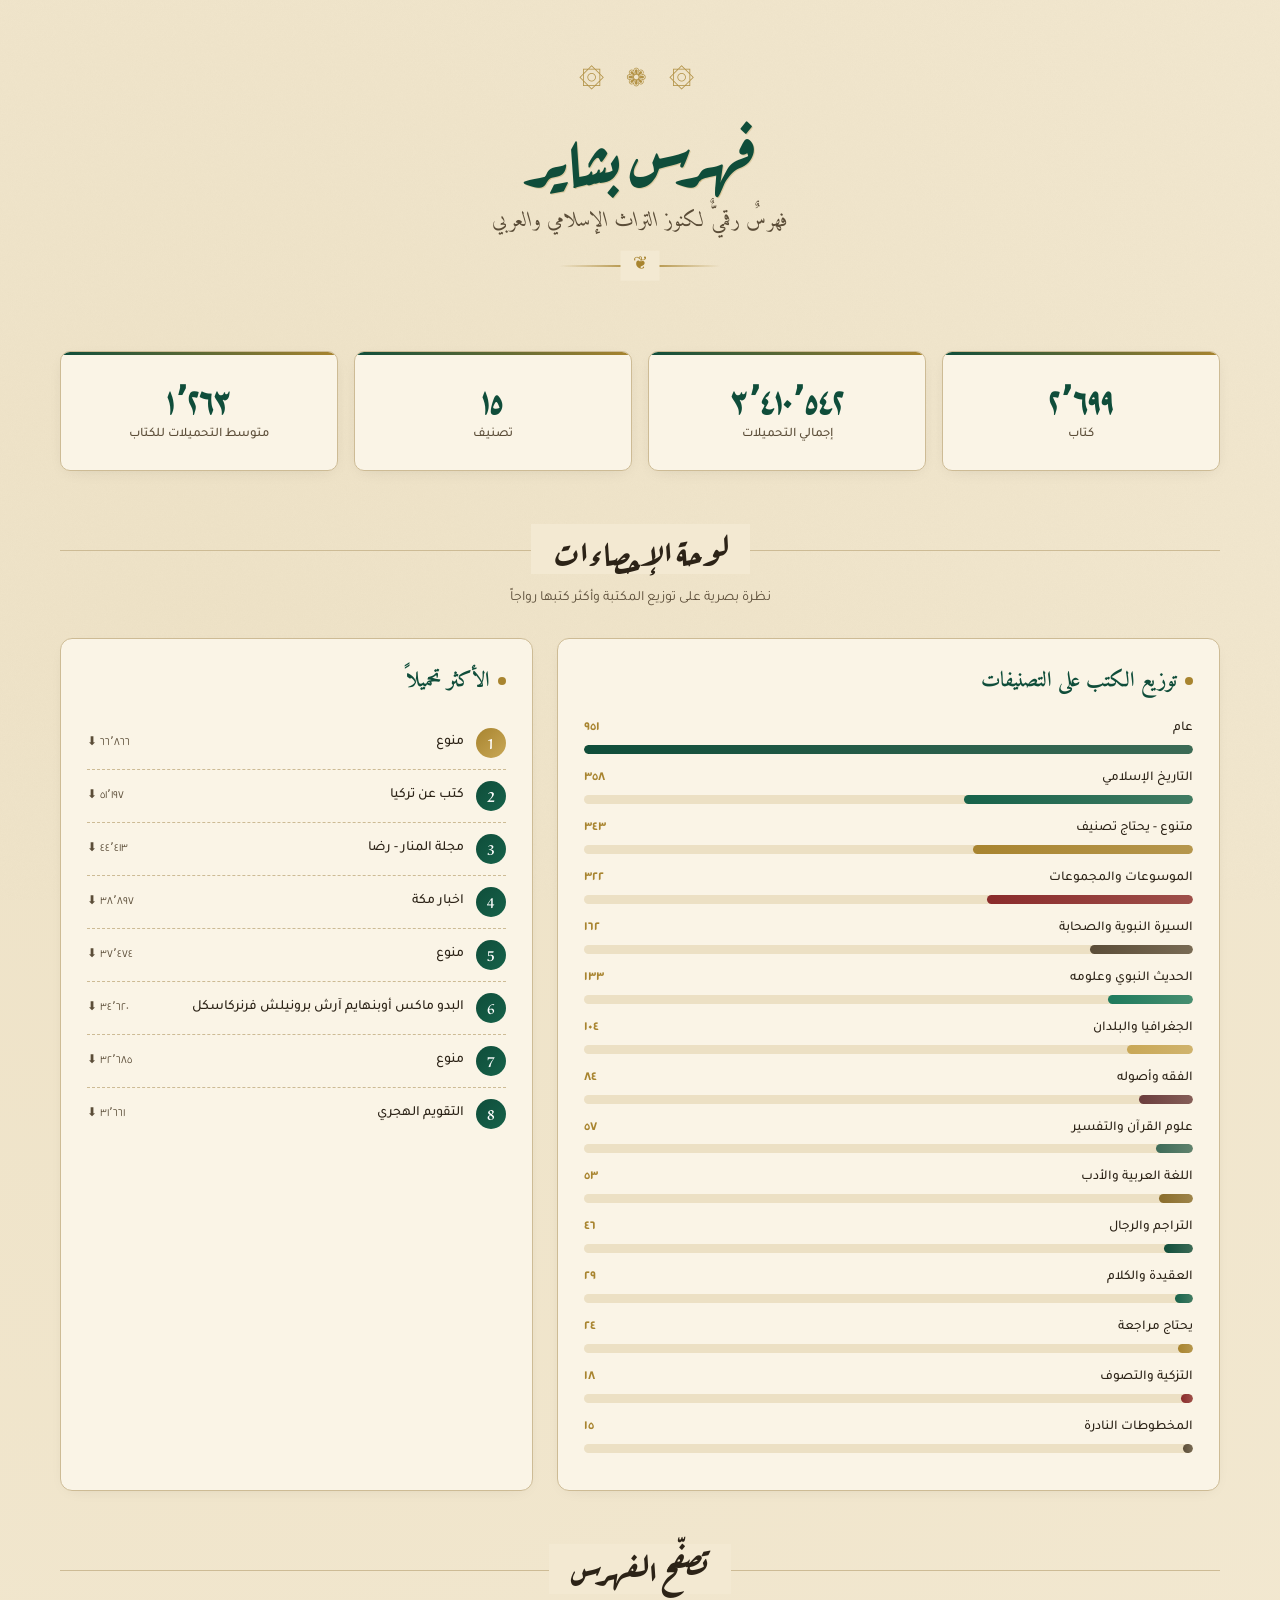
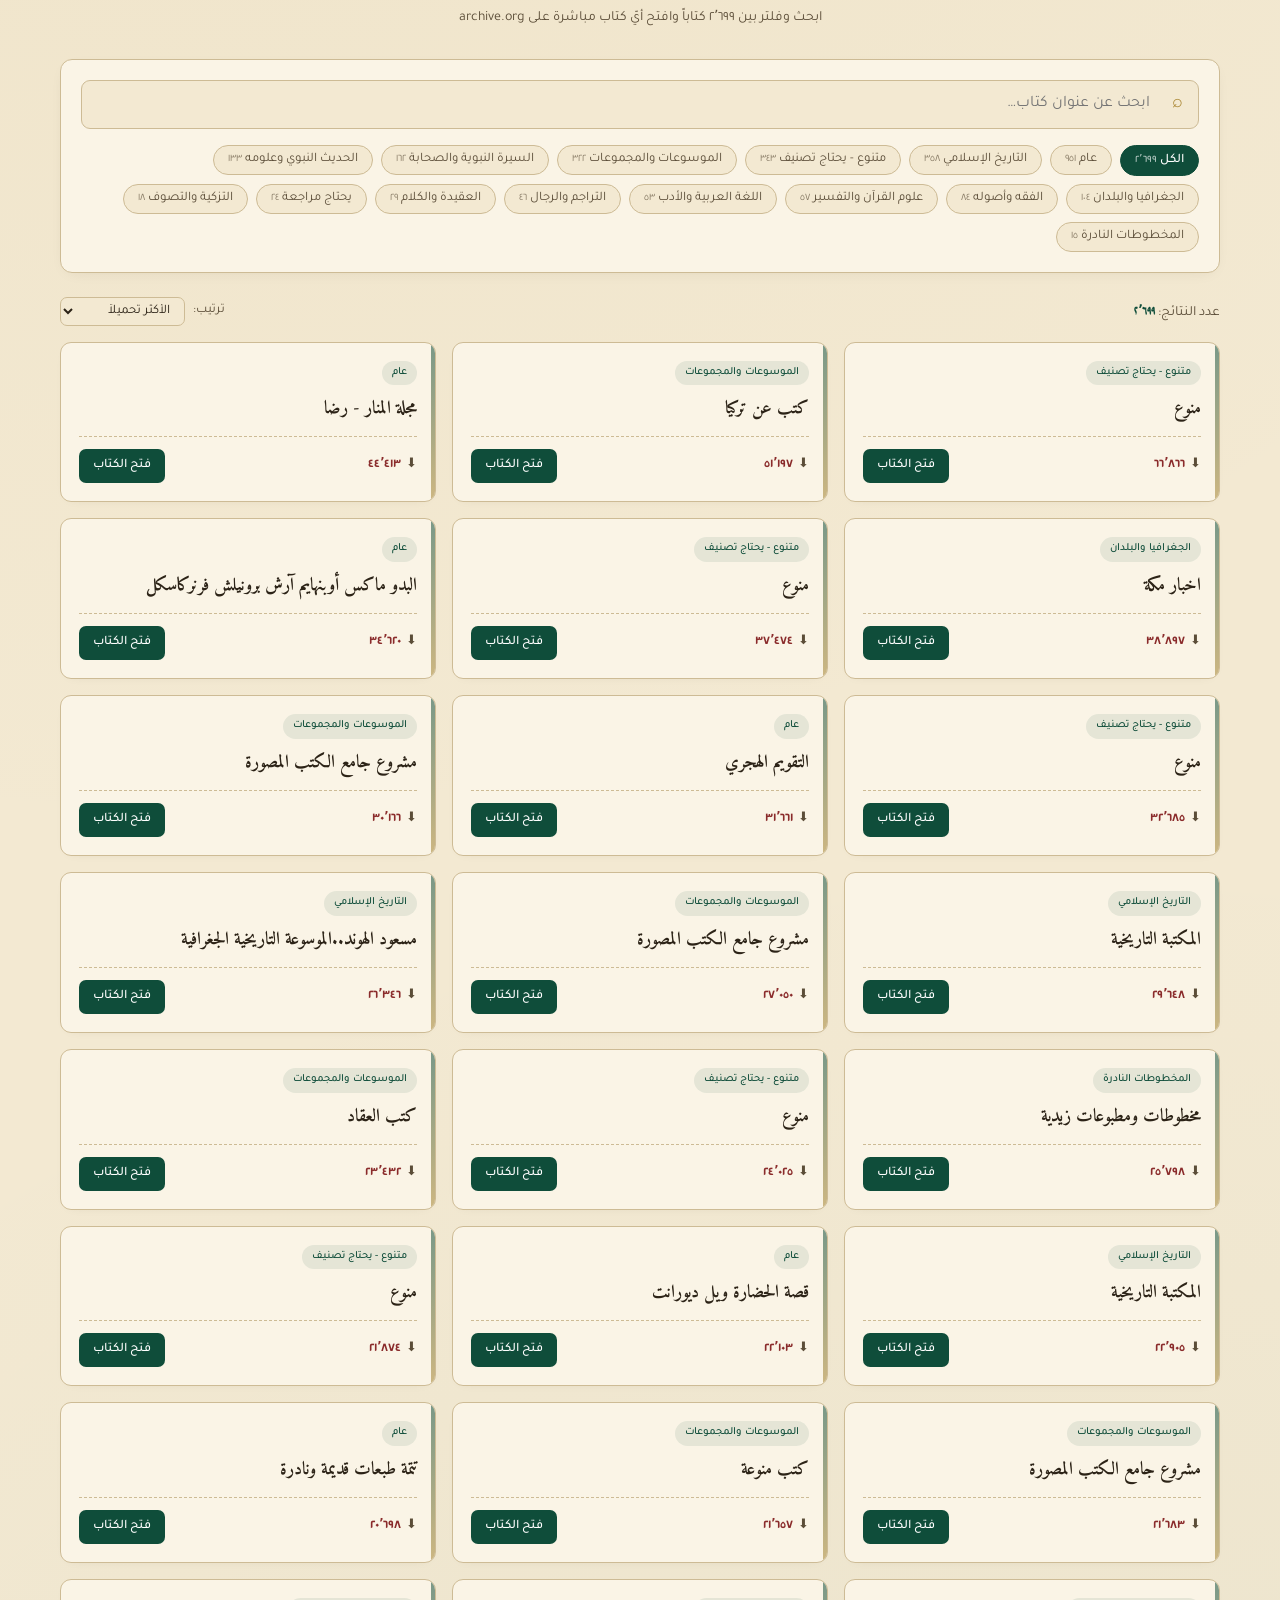
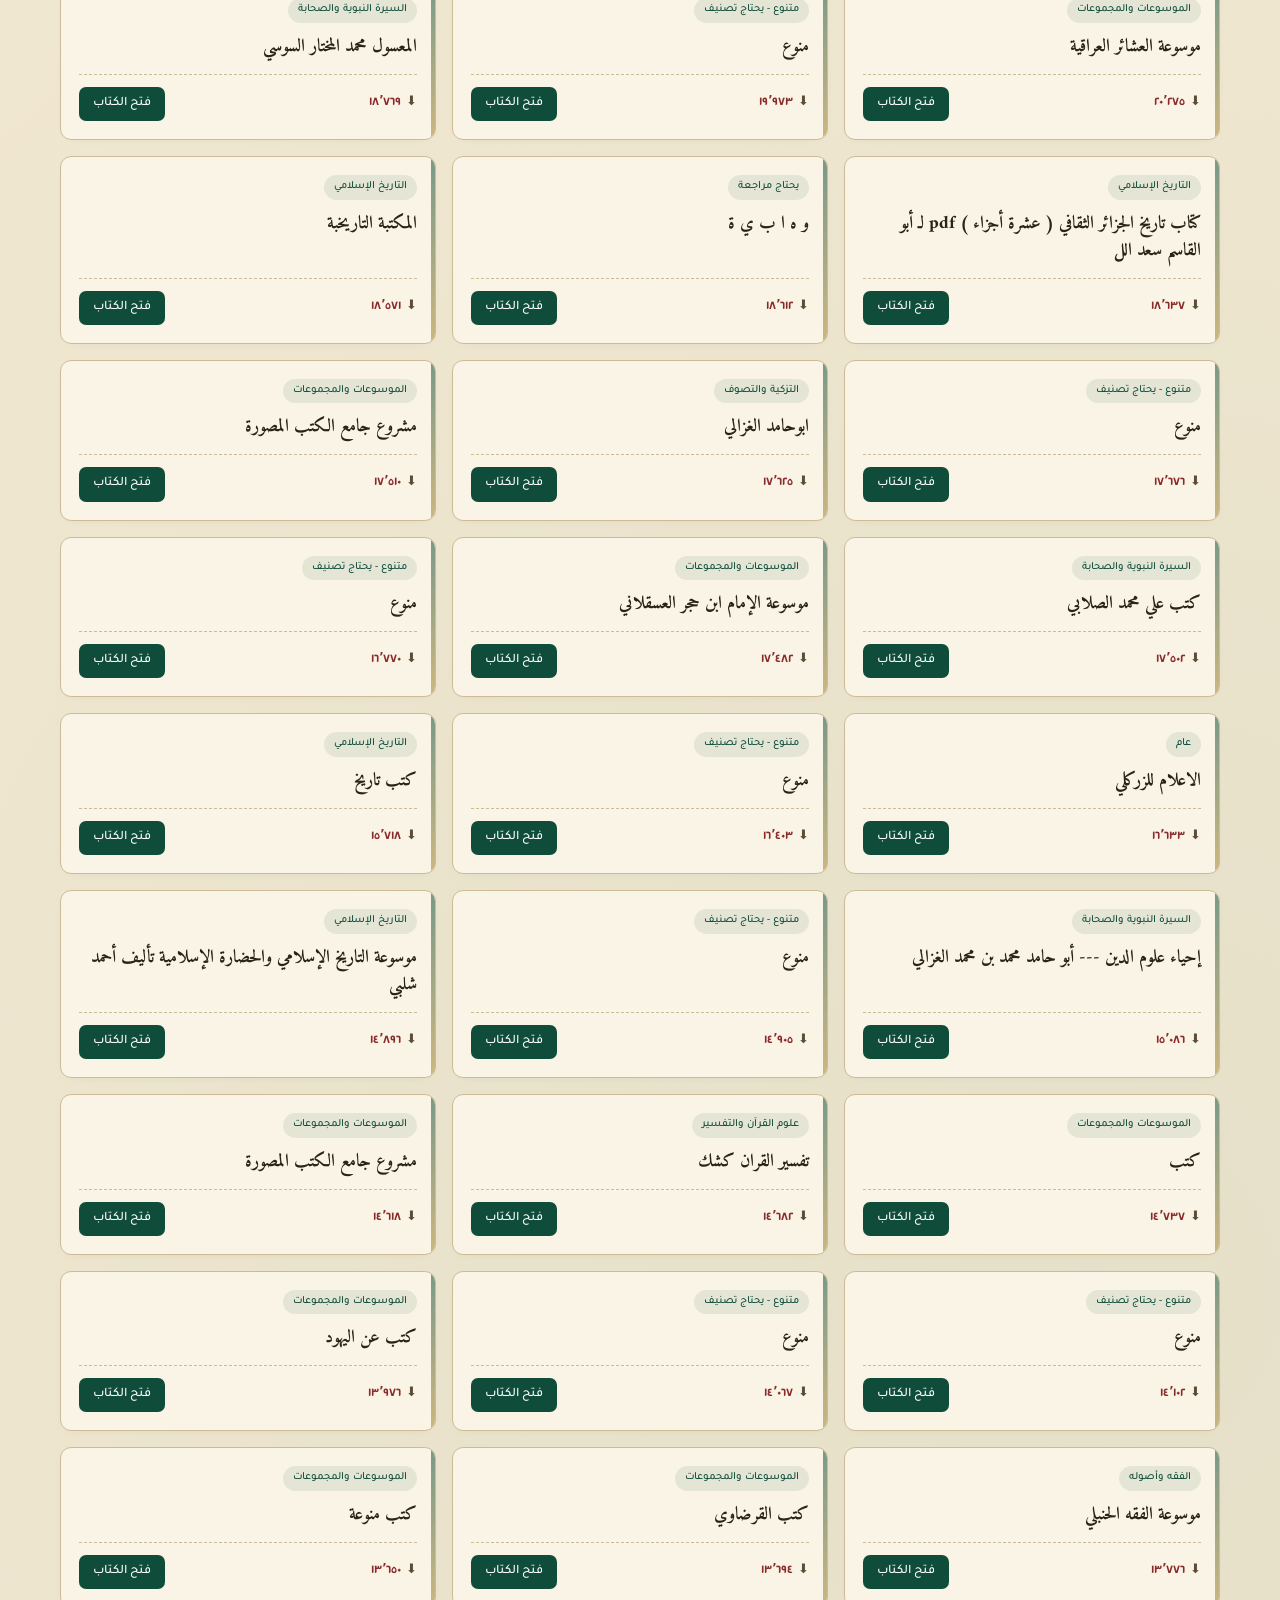
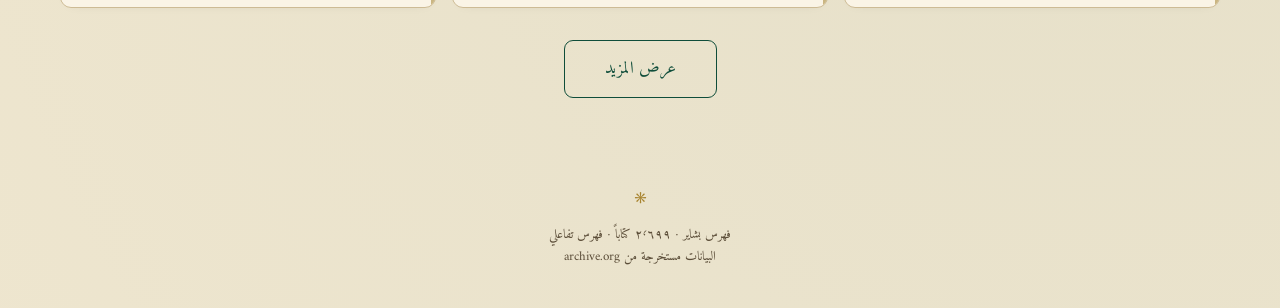
==== site/index.html @ 986a9d9f "Publish interactive index as a static site on GitHub Pages Add the standalone "فهرس بشاير" HTML page" ====
<!DOCTYPE html>
<html lang="ar" dir="rtl">
<head>
<meta charset="UTF-8">
<meta name="viewport" content="width=device-width, initial-scale=1.0">
<title>فهرس بشاير — فهرس تفاعلي</title>
<link rel="preconnect" href="https://fonts.googleapis.com">
<link rel="preconnect" href="https://fonts.gstatic.com" crossorigin>
<link href="https://fonts.googleapis.com/css2?family=Amiri:ital,wght@0,400;0,700;1,400&family=Aref+Ruqaa:wght@400;700&family=Tajawal:wght@300;400;500;700&display=swap" rel="stylesheet">
<style>
:root{
  --parch:#f3e9d2;
  --parch-2:#ece0c4;
  --ink:#2c2317;
  --ink-soft:#5b4d38;
  --emerald:#0f4d3a;
  --emerald-2:#16624a;
  --gold:#a8842f;
  --gold-light:#c9a857;
  --crimson:#8a2b2b;
  --line:#cdbb95;
  --card:#faf4e6;
  --shadow:rgba(44,35,23,.16);
}
*{margin:0;padding:0;box-sizing:border-box}
html{scroll-behavior:smooth}
body{
  font-family:'Tajawal',sans-serif;
  background:var(--parch);
  color:var(--ink);
  line-height:1.7;
  background-image:
    radial-gradient(circle at 15% 12%, rgba(168,132,47,.07), transparent 40%),
    radial-gradient(circle at 85% 88%, rgba(15,77,58,.06), transparent 45%);
  min-height:100vh;
}
/* paper grain */
body::before{
  content:"";position:fixed;inset:0;pointer-events:none;z-index:0;opacity:.4;
  background-image:url("data:image/svg+xml,%3Csvg xmlns='http://www.w3.org/2000/svg' width='120' height='120'%3E%3Cfilter id='n'%3E%3CfeTurbulence type='fractalNoise' baseFrequency='0.9' numOctaves='3'/%3E%3CfeColorMatrix type='saturate' values='0'/%3E%3C/filter%3E%3Crect width='100%25' height='100%25' filter='url(%23n)' opacity='0.06'/%3E%3C/svg%3E");
}
.wrap{position:relative;z-index:1;max-width:1200px;margin:0 auto;padding:0 20px}

/* ===== HEADER ===== */
header{
  text-align:center;padding:60px 20px 40px;position:relative;
}
.ornament{color:var(--gold);font-size:26px;letter-spacing:8px;margin-bottom:14px;opacity:.85}
header h1{
  font-family:'Aref Ruqaa',serif;font-weight:700;
  font-size:clamp(38px,7vw,68px);color:var(--emerald);
  line-height:1.1;margin-bottom:10px;
  text-shadow:1px 1px 0 rgba(168,132,47,.25);
}
header .sub{font-family:'Amiri',serif;font-size:clamp(16px,2.4vw,21px);color:var(--ink-soft);font-style:italic}
.rule{width:160px;height:2px;margin:26px auto 0;background:linear-gradient(90deg,transparent,var(--gold),transparent);position:relative}
.rule::after{content:"\2766";position:absolute;top:50%;left:50%;transform:translate(-50%,-50%);background:var(--parch);color:var(--gold);padding:0 12px;font-size:18px}

/* ===== STATS ===== */
.stats{display:grid;grid-template-columns:repeat(4,1fr);gap:16px;margin:44px 0}
.stat{
  background:var(--card);border:1px solid var(--line);border-radius:10px;
  padding:24px 14px;text-align:center;position:relative;overflow:hidden;
  box-shadow:0 4px 18px -8px var(--shadow);
}
.stat::before{content:"";position:absolute;top:0;right:0;left:0;height:3px;background:linear-gradient(90deg,var(--emerald),var(--gold))}
.stat .num{font-family:'Aref Ruqaa',serif;font-size:clamp(26px,4vw,40px);color:var(--emerald);font-weight:700;line-height:1}
.stat .lbl{font-size:13px;color:var(--ink-soft);margin-top:8px;font-weight:500}

/* ===== SECTION TITLES ===== */
.sec-title{
  font-family:'Aref Ruqaa',serif;font-size:clamp(24px,4vw,34px);color:var(--ink);
  text-align:center;margin:50px 0 8px;position:relative;
}
.sec-title span{background:var(--parch);padding:0 22px;position:relative;z-index:1}
.sec-title::before{content:"";position:absolute;top:50%;right:0;left:0;height:1px;background:var(--line)}
.sec-desc{text-align:center;color:var(--ink-soft);font-size:14px;margin-bottom:28px}

/* ===== DASHBOARD ===== */
.dash{display:grid;grid-template-columns:1.4fr 1fr;gap:24px;margin-bottom:20px}
.panel{
  background:var(--card);border:1px solid var(--line);border-radius:12px;padding:24px 26px;
  box-shadow:0 4px 18px -10px var(--shadow);
}
.panel h3{font-family:'Amiri',serif;font-size:21px;color:var(--emerald);margin-bottom:18px;display:flex;align-items:center;gap:8px}
.panel h3 .dot{width:8px;height:8px;background:var(--gold);border-radius:50%;display:inline-block}

.bar-row{margin-bottom:13px;cursor:pointer;transition:transform .15s}
.bar-row:hover{transform:translateX(-4px)}
.bar-row:hover .bar-fill{filter:brightness(1.08)}
.bar-head{display:flex;justify-content:space-between;font-size:13.5px;margin-bottom:5px}
.bar-head .bn{font-weight:500;color:var(--ink)}
.bar-head .bc{color:var(--gold);font-weight:700;font-family:'Tajawal'}
.bar-track{height:9px;background:var(--parch-2);border-radius:6px;overflow:hidden}
.bar-fill{height:100%;border-radius:6px;width:0;transition:width 1.1s cubic-bezier(.2,.8,.2,1)}

.top-list{counter-reset:t}
.top-item{
  display:flex;align-items:center;gap:12px;padding:11px 0;border-bottom:1px dashed var(--line);
  counter-increment:t;text-decoration:none;color:inherit;transition:.15s;
}
.top-item:last-child{border-bottom:none}
.top-item:hover{padding-right:6px}
.top-item:hover .tt{color:var(--emerald)}
.top-item::before{
  content:counter(t);min-width:30px;height:30px;display:grid;place-items:center;
  font-family:'Aref Ruqaa',serif;font-weight:700;color:#fff;border-radius:50%;
  background:linear-gradient(135deg,var(--emerald),var(--emerald-2));font-size:14px;flex-shrink:0;
}
.top-item:nth-child(1)::before{background:linear-gradient(135deg,var(--gold),var(--gold-light))}
.tt{font-size:14px;font-weight:500;flex:1;overflow:hidden;text-overflow:ellipsis;white-space:nowrap;transition:.15s}
.td{font-size:12px;color:var(--ink-soft);white-space:nowrap}

/* ===== CONTROLS ===== */
.controls{
  background:var(--card);border:1px solid var(--line);border-radius:12px;padding:20px;
  margin-bottom:24px;box-shadow:0 4px 18px -10px var(--shadow);position:sticky;top:10px;z-index:20;
  backdrop-filter:blur(6px);
}
.search-box{position:relative;margin-bottom:16px}
.search-box input{
  width:100%;padding:14px 48px 14px 16px;font-family:'Tajawal';font-size:16px;
  background:var(--parch);border:1.5px solid var(--line);border-radius:9px;color:var(--ink);outline:none;transition:.2s;
}
.search-box input:focus{border-color:var(--emerald);box-shadow:0 0 0 3px rgba(15,77,58,.12)}
.search-box .ico{position:absolute;top:50%;right:16px;transform:translateY(-50%);color:var(--gold);font-size:18px}
.filters{display:flex;flex-wrap:wrap;gap:8px;align-items:center}
.chip{
  font-family:'Tajawal';font-size:13px;padding:6px 14px;border-radius:30px;cursor:pointer;
  background:var(--parch);border:1px solid var(--line);color:var(--ink-soft);transition:.15s;white-space:nowrap;
}
.chip:hover{border-color:var(--gold);color:var(--ink)}
.chip.active{background:var(--emerald);color:#fff;border-color:var(--emerald);font-weight:500}
.chip .n{opacity:.7;font-size:11px;margin-right:3px}
.sort-wrap{margin-right:auto;display:flex;align-items:center;gap:8px}
.sort-wrap label{font-size:13px;color:var(--ink-soft)}
.sort-wrap select{
  font-family:'Tajawal';font-size:13px;padding:6px 10px;border-radius:7px;
  border:1px solid var(--line);background:var(--parch);color:var(--ink);cursor:pointer;outline:none;
}

/* ===== RESULTS ===== */
.res-info{display:flex;justify-content:space-between;align-items:center;margin-bottom:16px;font-size:14px;color:var(--ink-soft)}
.res-info b{color:var(--emerald);font-family:'Aref Ruqaa',serif}
.grid{display:grid;grid-template-columns:repeat(auto-fill,minmax(280px,1fr));gap:16px}
.book{
  background:var(--card);border:1px solid var(--line);border-radius:11px;padding:18px;
  display:flex;flex-direction:column;transition:.2s;position:relative;overflow:hidden;
  box-shadow:0 3px 14px -10px var(--shadow);
}
.book:hover{transform:translateY(-3px);box-shadow:0 12px 28px -14px var(--shadow);border-color:var(--gold)}
.book::after{content:"";position:absolute;top:0;right:0;width:4px;height:100%;background:linear-gradient(var(--emerald),var(--gold));opacity:.55}
.book .cat{
  display:inline-block;font-size:11px;color:var(--emerald);background:rgba(15,77,58,.09);
  padding:3px 10px;border-radius:20px;margin-bottom:10px;align-self:flex-start;font-weight:500;
}
.book .title{font-family:'Amiri',serif;font-size:18px;font-weight:700;color:var(--ink);margin-bottom:14px;flex:1;line-height:1.5}
.book .foot{display:flex;justify-content:space-between;align-items:center;margin-top:auto;padding-top:12px;border-top:1px dashed var(--line)}
.book .dl{font-size:13px;color:var(--ink-soft);display:flex;align-items:center;gap:5px}
.book .dl b{color:var(--crimson);font-weight:700}
.book .link{
  font-size:13px;font-weight:500;color:#fff;background:var(--emerald);text-decoration:none;
  padding:6px 14px;border-radius:7px;transition:.15s;
}
.book .link:hover{background:var(--gold);color:var(--ink)}

.load-more{
  display:block;margin:32px auto;padding:13px 40px;font-family:'Amiri',serif;font-size:17px;
  background:transparent;border:1.5px solid var(--emerald);color:var(--emerald);border-radius:9px;
  cursor:pointer;transition:.2s;
}
.load-more:hover{background:var(--emerald);color:#fff}
.empty{text-align:center;padding:60px 20px;color:var(--ink-soft)}
.empty .big{font-size:42px;margin-bottom:12px;opacity:.5}

footer{text-align:center;padding:50px 20px 40px;color:var(--ink-soft);font-size:13px;font-family:'Amiri',serif}
footer .orn{color:var(--gold);font-size:20px;margin-bottom:10px}

@media(max-width:820px){
  .stats{grid-template-columns:repeat(2,1fr)}
  .dash{grid-template-columns:1fr}
  .sort-wrap{margin-right:0;width:100%;margin-top:6px}
}
</style>
</head>
<body>
<div class="wrap">
  <header>
    <div class="ornament">۞ ❁ ۞</div>
    <h1>فهرس بشاير</h1>
    <p class="sub">فهرسٌ رقميٌّ لكنوز التراث الإسلامي والعربي</p>
    <div class="rule"></div>
  </header>

  <div class="stats" id="stats"></div>

  <h2 class="sec-title"><span>لوحة الإحصاءات</span></h2>
  <p class="sec-desc">نظرة بصرية على توزيع المكتبة وأكثر كتبها رواجاً</p>
  <div class="dash">
    <div class="panel">
      <h3><span class="dot"></span> توزيع الكتب على التصنيفات</h3>
      <div id="catBars"></div>
    </div>
    <div class="panel">
      <h3><span class="dot"></span> الأكثر تحميلاً</h3>
      <div class="top-list" id="topList"></div>
    </div>
  </div>

  <h2 class="sec-title"><span>تصفّح الفهرس</span></h2>
  <p class="sec-desc">ابحث وفلتر بين ٢٬٦٩٩ كتاباً وافتح أيّ كتاب مباشرة على archive.org</p>

  <div class="controls">
    <div class="search-box">
      <span class="ico">⌕</span>
      <input type="text" id="search" placeholder="ابحث عن عنوان كتاب…">
    </div>
    <div class="filters" id="filters"></div>
  </div>

  <div class="res-info">
    <span>عدد النتائج: <b id="resCount">0</b></span>
    <div class="sort-wrap">
      <label>ترتيب:</label>
      <select id="sort">
        <option value="d-desc">الأكثر تحميلاً</option>
        <option value="d-asc">الأقل تحميلاً</option>
        <option value="t-asc">العنوان (أ → ي)</option>
      </select>
    </div>
  </div>

  <div class="grid" id="grid"></div>
  <button class="load-more" id="loadMore" style="display:none">عرض المزيد</button>

  <footer>
    <div class="orn">۞</div>
    فهرس بشاير · ٢٬٦٩٩ كتاباً · فهرس تفاعلي<br>
    البيانات مستخرجة من archive.org
  </footer>
</div>

<script>
const DATA = {"records": [{"t": "المكتبة التاريخية", "c": "التاريخ الإسلامي", "d": 29648, "u": "https://archive.org/details/983_20230202"}, {"t": "مسعود الهوند..الموسوعة التاريخية الجغرافية", "c": "التاريخ الإسلامي", "d": 26346, "u": "https://archive.org/details/20221220_20221220"}, {"t": "المكتبة التاريخية", "c": "التاريخ الإسلامي", "d": 22905, "u": "https://archive.org/details/831_20230128_202301"}, {"t": "كتاب تاريخ الجزائر الثقافي ( عشرة أجزاء ) pdf لـ أبو القاسم سعد الل", "c": "التاريخ الإسلامي", "d": 18637, "u": "https://archive.org/details/10-118560_202212"}, {"t": "المكتبة التاريخبة", "c": "التاريخ الإسلامي", "d": 18571, "u": "https://archive.org/details/689_20230124"}, {"t": "كتب تاريخ", "c": "التاريخ الإسلامي", "d": 15718, "u": "https://archive.org/details/478_20221202"}, {"t": "موسوعة التاريخ الإسلامي والحضارة الإسلامية تأليف أحمد شلبي", "c": "التاريخ الإسلامي", "d": 14896, "u": "https://archive.org/details/5_20221111"}, {"t": "المكتبة التاريخبة", "c": "التاريخ الإسلامي", "d": 11266, "u": "https://archive.org/details/43_20230123_202301"}, {"t": "المكتبة التاريخبة", "c": "التاريخ الإسلامي", "d": 7815, "u": "https://archive.org/details/292_20230123"}, {"t": "علاقات السياسة بين الإيالات المغاربية العثمانية والإمبراطورية الاسبانية مابين 1520 1792م", "c": "التاريخ الإسلامي", "d": 7644, "u": "https://archive.org/details/1520-1792"}, {"t": "المكتبة التاريخبة", "c": "التاريخ الإسلامي", "d": 7408, "u": "https://archive.org/details/112_20230123"}, {"t": "المكتبة التاريخبة", "c": "التاريخ الإسلامي", "d": 7322, "u": "https://archive.org/details/2_20230124_20230124_1522"}, {"t": "المجالس العلمية السلطانية على عهد الدولة العلوية", "c": "التاريخ الإسلامي", "d": 6266, "u": "https://archive.org/details/misadab_01"}, {"t": "مقدمة ابن خلدون تحقيق إبراهيم شبوح وإحسان عباس", "c": "التاريخ الإسلامي", "d": 5606, "u": "https://archive.org/details/mokadema-khaldon-1"}, {"t": "تاريخ", "c": "التاريخ الإسلامي", "d": 5182, "u": "https://archive.org/details/02-2_20220805"}, {"t": "من المكتبة التاريخبة", "c": "التاريخ الإسلامي", "d": 4917, "u": "https://archive.org/details/20230218_20230218_1601"}, {"t": "كتب تاريخ", "c": "التاريخ الإسلامي", "d": 4470, "u": "https://archive.org/details/20211117_20211117_0512"}, {"t": "المكتبة التاريخبة", "c": "التاريخ الإسلامي", "d": 4438, "u": "https://archive.org/details/351_20230123"}, {"t": "من المكتبة التاريخبة", "c": "التاريخ الإسلامي", "d": 4376, "u": "https://archive.org/details/history01992___"}, {"t": "الموسوعة الشاملة في تاريخ الحروب الصليبية سهيل زكار", "c": "التاريخ الإسلامي", "d": 4127, "u": "https://archive.org/details/40_20221203"}, {"t": "تاريخ", "c": "التاريخ الإسلامي", "d": 3927, "u": "https://archive.org/details/20220920_20220920_2349"}, {"t": "المكتبة التاريخبة", "c": "التاريخ الإسلامي", "d": 3894, "u": "https://archive.org/details/20230123_20230123_1613"}, {"t": "العبر وديوان المبتدأ والخبر تاريخ ابن خلدون - ط دار الفكر", "c": "التاريخ الإسلامي", "d": 3885, "u": "https://archive.org/details/01-17270"}, {"t": "تاريخ الإسلام", "c": "التاريخ الإسلامي", "d": 3867, "u": "https://archive.org/details/tiz01_202212"}, {"t": "التاريخ الاسلامي", "c": "التاريخ الإسلامي", "d": 3850, "u": "https://archive.org/details/22-110808_202112"}, {"t": "التاريخ الإسلامي لمحمود شاكر", "c": "التاريخ الإسلامي", "d": 3803, "u": "https://archive.org/details/22-110808_20221019"}, {"t": "الدولة السعودية الاولى", "c": "التاريخ الإسلامي", "d": 3559, "u": "https://archive.org/details/1.7-.."}, {"t": "المكتبة التاريخية", "c": "التاريخ الإسلامي", "d": 3551, "u": "https://archive.org/details/889_20230131"}, {"t": "كتب الذهبي", "c": "التاريخ الإسلامي", "d": 3392, "u": "https://archive.org/details/taareekhu-l-islaam-wa-wafayaatu-l-mashaaheeru-l-alaam"}, {"t": "المكتبة التاريخبة", "c": "التاريخ الإسلامي", "d": 3381, "u": "https://archive.org/details/429_20230124"}, {"t": "موسوعة سفير للتاريخ الإسلامي", "c": "التاريخ الإسلامي", "d": 3230, "u": "https://archive.org/details/122-923-6"}, {"t": "تاريخ", "c": "التاريخ الإسلامي", "d": 3203, "u": "https://archive.org/details/20220819_20220819"}, {"t": "المكتبة التاريخية", "c": "التاريخ الإسلامي", "d": 3041, "u": "https://archive.org/details/1088_20230204"}, {"t": "الدولة المستوردة تغريب النظام السياسي برتان بادي", "c": "التاريخ الإسلامي", "d": 2972, "u": "https://archive.org/details/20220811_20220811_1949"}, {"t": "المكتبة التاريخبة", "c": "التاريخ الإسلامي", "d": 2943, "u": "https://archive.org/details/201_20230123_20230123_2233"}, {"t": "تاريخ الطبري ط دار المعارف", "c": "التاريخ الإسلامي", "d": 2872, "u": "https://archive.org/details/trm08_202211"}, {"t": "كتب عن تاريخ الجزيرة العربية", "c": "التاريخ الإسلامي", "d": 2682, "u": "https://archive.org/details/20221106_20221106_1804"}, {"t": "المكتبة التاريخبة", "c": "التاريخ الإسلامي", "d": 2678, "u": "https://archive.org/details/432_20230124"}, {"t": "العباسية", "c": "التاريخ الإسلامي", "d": 2469, "u": "https://archive.org/details/20220805"}, {"t": "المكتبة التاريخبة", "c": "التاريخ الإسلامي", "d": 2377, "u": "https://archive.org/details/533_20230124"}, {"t": "تاريخ اليمن", "c": "التاريخ الإسلامي", "d": 2375, "u": "https://archive.org/details/20221114_20221114_1643"}, {"t": "المكتبة التاريخية", "c": "التاريخ الإسلامي", "d": 2347, "u": "https://archive.org/details/812_20230128"}, {"t": "موسوعة الإمام شمس الدين الذهبي", "c": "التاريخ الإسلامي", "d": 2341, "u": "https://archive.org/details/mostadrak-02"}, {"t": "موسوعة التاريخ الإسلامي لمحمود شاكر السوري", "c": "التاريخ الإسلامي", "d": 2300, "u": "https://archive.org/details/22_20221205_20221205_2231"}, {"t": "المكتبة التاريخبة", "c": "التاريخ الإسلامي", "d": 2292, "u": "https://archive.org/details/500_20230124"}, {"t": "تاريخ الطبري", "c": "التاريخ الإسلامي", "d": 2256, "u": "https://archive.org/details/00_20221029"}, {"t": "الكامل في التاريخ", "c": "التاريخ الإسلامي", "d": 2237, "u": "https://archive.org/details/02-163053_202212"}, {"t": "المنتظم في تاريخ الملوك والأمم", "c": "التاريخ الإسلامي", "d": 2112, "u": "https://archive.org/details/01-76981"}, {"t": "تاريخ", "c": "التاريخ الإسلامي", "d": 1954, "u": "https://archive.org/details/01_20220805_202208"}, {"t": "الطبري", "c": "التاريخ الإسلامي", "d": 1937, "u": "https://archive.org/details/09-98979_202112"}, {"t": "من كواليس التاريخ", "c": "التاريخ الإسلامي", "d": 1815, "u": "https://archive.org/details/1_20221111_20221111_0035"}, {"t": "موسوعة التاريخ الإسلامي", "c": "التاريخ الإسلامي", "d": 1794, "u": "https://archive.org/details/pdf_20221107"}, {"t": "انظمة الدولة", "c": "التاريخ الإسلامي", "d": 1766, "u": "https://archive.org/details/20211119_20211119_0418"}, {"t": "المكتبة التاريخبة", "c": "التاريخ الإسلامي", "d": 1742, "u": "https://archive.org/details/626_20230124"}, {"t": "تاريخ التمدن الإسلامي - جرجي زيدان", "c": "التاريخ الإسلامي", "d": 1728, "u": "https://archive.org/details/2_20220901_20220901_1554"}, {"t": "الكامل في التاريخ لابن الأثير", "c": "التاريخ الإسلامي", "d": 1714, "u": "https://archive.org/details/kamilt09_202208"}, {"t": "الكامل في التاريخ", "c": "التاريخ الإسلامي", "d": 1676, "u": "https://archive.org/details/01-78041"}, {"t": "تاريخ الخميس في أحوال أنفس نفيس لحسين الدياربكري", "c": "التاريخ الإسلامي", "d": 1590, "u": "https://archive.org/details/20221112_20221112_1836"}, {"t": "تاريخ الإسلام ت بشار", "c": "التاريخ الإسلامي", "d": 1580, "u": "https://archive.org/details/008_20211217"}, {"t": "من المكتبة التاريخية", "c": "التاريخ الإسلامي", "d": 1518, "u": "https://archive.org/details/history03265____202211"}, {"t": "المكتبة التاريخية", "c": "التاريخ الإسلامي", "d": 1493, "u": "https://archive.org/details/1033_20230204"}, {"t": "التاريخ الدبلوماسي للمغرب من اقدم العصور الى اليوم", "c": "التاريخ الإسلامي", "d": 1478, "u": "https://archive.org/details/20220827_202208"}, {"t": "موسوعة ابن خلدون", "c": "التاريخ الإسلامي", "d": 1463, "u": "https://archive.org/details/tarekh-alalamh-abn-khldwn-abn-2-ar_PTIFF"}, {"t": "تاريخ أصبهان أخبار أصبهان أبو نعيم", "c": "التاريخ الإسلامي", "d": 1444, "u": "https://archive.org/details/01-3688"}, {"t": "الانتصار لأهل الأثر المطبوع باسم نقض المنطق - هداية الراغب لشرح عمدة الطالب لنيل المآرب - الكامل في التاريخ -", "c": "التاريخ الإسلامي", "d": 1390, "u": "https://archive.org/details/147206_202207"}, {"t": "تاريخ الإسلام ت تدمري", "c": "التاريخ الإسلامي", "d": 1338, "u": "https://archive.org/details/009_20220624"}, {"t": "تاريخ المجتمعات الإسلامية إيرا م لابيدس", "c": "التاريخ الإسلامي", "d": 1332, "u": "https://archive.org/details/2_20221112_20221112_1853"}, {"t": "المكتبة التاريخبة", "c": "التاريخ الإسلامي", "d": 1325, "u": "https://archive.org/details/4_20230124_20230124_1857"}, {"t": "رسائل امراء نجد للعثمانيين", "c": "التاريخ الإسلامي", "d": 1316, "u": "https://archive.org/details/pages-from-3-1_202211"}, {"t": "تاريخ عسير", "c": "التاريخ الإسلامي", "d": 1310, "u": "https://archive.org/details/20220915_20220915_2026"}, {"t": "تاريخ الإسلام ط التوفيقية", "c": "التاريخ الإسلامي", "d": 1270, "u": "https://archive.org/details/009_20211217"}, {"t": "عقد الجمان في تاريخ أهل الزمان ، بدر الدين العيني", "c": "التاريخ الإسلامي", "d": 1246, "u": "https://archive.org/details/03_20221111_202211"}, {"t": "موسوعة تاريخ إيران السياسي حسن كريم الجاف", "c": "التاريخ الإسلامي", "d": 1243, "u": "https://archive.org/details/04_20221111"}, {"t": "دراسات تاريخية من القرأن الكريم بيومي مهران", "c": "التاريخ الإسلامي", "d": 1241, "u": "https://archive.org/details/1_20221111_20221111_0204"}, {"t": "المكتبة التاريخية", "c": "التاريخ الإسلامي", "d": 1233, "u": "https://archive.org/details/1018_20230204"}, {"t": "من المكتبة التاريخبة", "c": "التاريخ الإسلامي", "d": 1232, "u": "https://archive.org/details/1_20221117_20221117_1723"}, {"t": "عبد القادر جغلول.. تاريخ الجزائر دراسة سوسيولوجية", "c": "التاريخ الإسلامي", "d": 1230, "u": "https://archive.org/details/20221217_20221217_0426"}, {"t": "تاريخ شرقي الاردن في العهد العثماني", "c": "التاريخ الإسلامي", "d": 1228, "u": "https://archive.org/details/20211227_20211227_0443"}, {"t": "اللمحة البدرية في الدولة النصرية لسان الدين ابن الخطيب", "c": "التاريخ الإسلامي", "d": 1183, "u": "https://archive.org/details/lam7ah2"}, {"t": "موسوعة تاريخ الخليج العربي", "c": "التاريخ الإسلامي", "d": 1182, "u": "https://archive.org/details/20221220_20221220_1849"}, {"t": "الديوانية وتوابعها في وثائق الأرشيف العثماني (١٨٦٥ ١٩١٧))", "c": "التاريخ الإسلامي", "d": 1177, "u": "https://archive.org/details/1_20220804_20220804_1832"}, {"t": "موسوعة المغرب العربي", "c": "التاريخ الإسلامي", "d": 1155, "u": "https://archive.org/details/mwswah-tarekh-almghrb-alarb-algh-6-5-ar_PTIFF"}, {"t": "تاريخ افريقيا العام", "c": "التاريخ الإسلامي", "d": 1127, "u": "https://archive.org/details/02-.._202211"}, {"t": "إزالة الخفاء عن خلافة الخلفاء", "c": "التاريخ الإسلامي", "d": 1114, "u": "https://archive.org/details/ikhafa2_202212"}, {"t": "المكتبة التاريخبة", "c": "التاريخ الإسلامي", "d": 1110, "u": "https://archive.org/details/784_20230127"}, {"t": "كتاب تاريخ الطبري = تاريخ الرسل والملوك، وصلة تاريخ الطبري", "c": "التاريخ الإسلامي", "d": 1062, "u": "https://archive.org/details/trm08_202112"}, {"t": "تاريخ ابن قاضي شهبة", "c": "التاريخ الإسلامي", "d": 1046, "u": "https://archive.org/details/shahbah1"}, {"t": "المكتبة التاريخية", "c": "التاريخ الإسلامي", "d": 1036, "u": "https://archive.org/details/874_20230129"}, {"t": "المنتظم في تاريخ الملوك والأمم", "c": "التاريخ الإسلامي", "d": 1023, "u": "https://archive.org/details/mtmo01"}, {"t": "الحركات الإسلامية المعاصرة في المشرق العربي1945-1991 دراسة تاريخية", "c": "التاريخ الإسلامي", "d": 1011, "u": "https://archive.org/details/3_20221202_202212"}, {"t": "المكتبة التاريخبة", "c": "التاريخ الإسلامي", "d": 1006, "u": "https://archive.org/details/961_20230202"}, {"t": "التاريخ الإسلامى مواقف وعبر", "c": "التاريخ الإسلامي", "d": 999, "u": "https://archive.org/details/20220827_20220827_0131"}, {"t": "المكتبة التاريخية", "c": "التاريخ الإسلامي", "d": 989, "u": "https://archive.org/details/1001_20230203_202302"}, {"t": "دراسات فى تاريخ المماليك البحرية", "c": "التاريخ الإسلامي", "d": 974, "u": "https://archive.org/details/20221222_20221222_2100"}, {"t": "المكتبة التاريخبة", "c": "التاريخ الإسلامي", "d": 957, "u": "https://archive.org/details/729_20230124"}, {"t": "المكتبة التاريخية", "c": "التاريخ الإسلامي", "d": 955, "u": "https://archive.org/details/953_20230131"}, {"t": "أطلس دول العالم الإسلامي (جغرافي - تاريخي - اقتصادي ) دار الفكر الدكتور شوقي أبو خليل", "c": "التاريخ الإسلامي", "d": 955, "u": "https://archive.org/details/adewal"}, {"t": "الدولة السعودية الثانية", "c": "التاريخ الإسلامي", "d": 924, "u": "https://archive.org/details/8.0_20221108"}, {"t": "موسوعة التاريخ الإسلامي لمحمود شاكر السوري", "c": "التاريخ الإسلامي", "d": 901, "u": "https://archive.org/details/22_20221111"}, {"t": "تاريخ", "c": "التاريخ الإسلامي", "d": 880, "u": "https://archive.org/details/20220805_20220805_2124"}, {"t": "تاريخ ابن قاضي شهبة", "c": "التاريخ الإسلامي", "d": 856, "u": "https://archive.org/details/shahbah1_202212"}, {"t": "كتاب أخطاء يجب أن تصحح في التاريخ", "c": "التاريخ الإسلامي", "d": 848, "u": "https://archive.org/details/20221108_20221108_1341"}, {"t": "تاريخ ابن قاضي شهبة 1", "c": "التاريخ الإسلامي", "d": 847, "u": "https://archive.org/details/1-2_20220901"}, {"t": "تاريخ مدينة السلام", "c": "التاريخ الإسلامي", "d": 844, "u": "https://archive.org/details/08_20221112_202211"}, {"t": "المكتبة التاريخبة", "c": "التاريخ الإسلامي", "d": 828, "u": "https://archive.org/details/201_20230123_202301"}, {"t": "منوع", "c": "التاريخ الإسلامي", "d": 820, "u": "https://archive.org/details/taarikh-madeenati-dimashqq"}, {"t": "العقد الثمين في تاريخ البلد الأمين", "c": "التاريخ الإسلامي", "d": 805, "u": "https://archive.org/details/05-73405"}, {"t": "الموسوعة التاريخية الجغرافية-مسعود الهوند", "c": "التاريخ الإسلامي", "d": 756, "u": "https://archive.org/details/20220901_20220901_1659"}, {"t": "المكتبة التاريخية", "c": "التاريخ الإسلامي", "d": 746, "u": "https://archive.org/details/852_20230129_202301"}, {"t": "حصار المدن في الدولة العربية الإسلامية 132 656ه", "c": "التاريخ الإسلامي", "d": 745, "u": "https://archive.org/details/15_20221202_202212"}, {"t": "مآثر الآنافة في معالم الخلافة للقلقشندي", "c": "التاريخ الإسلامي", "d": 735, "u": "https://archive.org/details/maather-enafh-01"}, {"t": "موسوعة التاريخ الاسلامي", "c": "التاريخ الإسلامي", "d": 732, "u": "https://archive.org/details/1_20221224_20221224_1118"}, {"t": "موسوعة ابن خلدون", "c": "التاريخ الإسلامي", "d": 731, "u": "https://archive.org/details/tarekh-alalamh-abn-khldwn-abn-2-ar_ptiff_202212"}, {"t": "التاريخ والذاكرة", "c": "التاريخ الإسلامي", "d": 725, "u": "https://archive.org/details/20220805_20220805_0058"}, {"t": "اريخ الدولة العثمانية", "c": "التاريخ الإسلامي", "d": 717, "u": "https://archive.org/details/20220729"}, {"t": "تاريخ مصر من خلال مخطوطة تاريخ البطاركة", "c": "التاريخ الإسلامي", "d": 713, "u": "https://archive.org/details/20221224_20221224_1101"}, {"t": "التحفة اللطيفة في تاريخ المدينة الشريفة", "c": "التاريخ الإسلامي", "d": 696, "u": "https://archive.org/details/tltifa3"}, {"t": "كاتب السر في الدولة المملوكية 648 923هـ1250 1517م", "c": "التاريخ الإسلامي", "d": 682, "u": "https://archive.org/details/5_20221202_202212"}, {"t": "كتب تاريخ الإمبراطورية الفارسية", "c": "التاريخ الإسلامي", "d": 681, "u": "https://archive.org/details/2-.._20221026_202210"}, {"t": "تاريخ خليفة بن خياط دار الكتب العلمية", "c": "التاريخ الإسلامي", "d": 678, "u": "https://archive.org/details/20220901_20220901_1606"}, {"t": "تاريخ مصر قبل الإحتلال البريطاني وبعده", "c": "التاريخ الإسلامي", "d": 672, "u": "https://archive.org/details/20221222_20221222_2108"}, {"t": "تاريخ العرب قبل الإسلام", "c": "التاريخ الإسلامي", "d": 659, "u": "https://archive.org/details/2_20220806_20220806"}, {"t": "الماء اول معجم طبي لغوي في التاريخ", "c": "التاريخ الإسلامي", "d": 657, "u": "https://archive.org/details/03_20220901_20220901_1724"}, {"t": "تاريخ الثورة الروسية", "c": "التاريخ الإسلامي", "d": 650, "u": "https://archive.org/details/1_20220728_20220728_2356"}, {"t": "قصة وتاريخ الحضارات العربية مجموعة من المؤلفين", "c": "التاريخ الإسلامي", "d": 646, "u": "https://archive.org/details/05-06_202211"}, {"t": "الموسوعة التاريخية الجغرافية مسعود الهوند", "c": "التاريخ الإسلامي", "d": 643, "u": "https://archive.org/details/01-.._202212"}, {"t": "الإمبراطورية الفارسية عبر التاريخ", "c": "التاريخ الإسلامي", "d": 643, "u": "https://archive.org/details/2-.._20220729"}, {"t": "ابن خلدون", "c": "التاريخ الإسلامي", "d": 632, "u": "https://archive.org/details/al-muqawddimah-wa-l-ibar-taareekh"}, {"t": "تاريخ الكويت السياسي - خمسة أجزاء", "c": "التاريخ الإسلامي", "d": 631, "u": "https://archive.org/details/1_20221023_20221023_1752"}, {"t": "تاريخ الأدب العربي", "c": "التاريخ الإسلامي", "d": 626, "u": "https://archive.org/details/10-asdoemgmms"}, {"t": "النهاية في الفتن والملاحم لابن كثير", "c": "التاريخ الإسلامي", "d": 598, "u": "https://archive.org/details/fitan2_202112"}, {"t": "شذرات الذهب في أخبار من ذهب ابن العماد ت الأرناؤوط ط ابن كثير", "c": "التاريخ الإسلامي", "d": 592, "u": "https://archive.org/details/shda07_202212"}, {"t": "الموسوعة التاريخية الجغرافية - مسعود الخوند", "c": "التاريخ الإسلامي", "d": 586, "u": "https://archive.org/details/20.compressed_202212"}, {"t": "المكتبة التاريخية", "c": "التاريخ الإسلامي", "d": 575, "u": "https://archive.org/details/1114_20230204"}, {"t": "شاكر مصطفى التاريخ والمؤرخون", "c": "التاريخ الإسلامي", "d": 573, "u": "https://archive.org/details/02_20221206"}, {"t": "تاريخ المغرب العربي سعد زغلول عبد الحميد", "c": "التاريخ الإسلامي", "d": 546, "u": "https://archive.org/details/tarekh-almghrb-alarby-abd-2-ar_PTIFF"}, {"t": "الدولة العثمانية المفترى عليها", "c": "التاريخ الإسلامي", "d": 545, "u": "https://archive.org/details/1_20221029_20221029_0458"}, {"t": "أخطاء يجب أن تصحح في التاريخ", "c": "التاريخ الإسلامي", "d": 540, "u": "https://archive.org/details/20220806_20220806_0325"}, {"t": "تاريخ الإسلام السياسي والديني والثقافي والاجتماعي", "c": "التاريخ الإسلامي", "d": 520, "u": "https://archive.org/details/04_20221202_202212"}, {"t": "المكتبة التاريخية", "c": "التاريخ الإسلامي", "d": 513, "u": "https://archive.org/details/885_20230129"}, {"t": "المكتبة التاريخية", "c": "التاريخ الإسلامي", "d": 513, "u": "https://archive.org/details/983_20230202_202302"}, {"t": "المكتبة التاريخية", "c": "التاريخ الإسلامي", "d": 492, "u": "https://archive.org/details/918_20230131"}, {"t": "تاريخ", "c": "التاريخ الإسلامي", "d": 489, "u": "https://archive.org/details/20221027_20221027_0059"}, {"t": "إتحاف الأعزة في تاريخ غزة", "c": "التاريخ الإسلامي", "d": 481, "u": "https://archive.org/details/etgazzh1"}, {"t": "تاريخ المارونية", "c": "التاريخ الإسلامي", "d": 479, "u": "https://archive.org/details/20221029_20221029_0657"}, {"t": "موسوعة التاريخ الإسلامي والحضارة الإسلامية تأليف أحمد شلبي", "c": "التاريخ الإسلامي", "d": 470, "u": "https://archive.org/details/5_20221205_20221205"}, {"t": "تاريخ الإسلام السياسي والديني والثقافي والاجتماعي حسن إبراهيم حسن", "c": "التاريخ الإسلامي", "d": 467, "u": "https://archive.org/details/tarekh-aleslam-alsyase-4_202209"}, {"t": "اسرائيل 2020_ خطتها التفصيلية لمستقبل الدولة والمجتمع", "c": "التاريخ الإسلامي", "d": 451, "u": "https://archive.org/details/2020-2-2004"}, {"t": "بلديات العراق في العهد العثماني", "c": "التاريخ الإسلامي", "d": 447, "u": "https://archive.org/details/1534-1918_202212"}, {"t": "مقدمة ابن خلدون تحقيق الشدادي مفهرس", "c": "التاريخ الإسلامي", "d": 444, "u": "https://archive.org/details/mik-ts-1"}, {"t": "عسير والتاريخ وانحراف المسار", "c": "التاريخ الإسلامي", "d": 439, "u": "https://archive.org/details/20221222_20221222_2157"}, {"t": "الصفوية التاريخ والصراع والرواسب", "c": "التاريخ الإسلامي", "d": 436, "u": "https://archive.org/details/safavid_202212"}, {"t": "تاريخ الشيعة في لبنان", "c": "التاريخ الإسلامي", "d": 431, "u": "https://archive.org/details/20221224_20221224_0428"}, {"t": "تاريخ ابن خلدون", "c": "التاريخ الإسلامي", "d": 426, "u": "https://archive.org/details/05_20221202"}, {"t": "تاريخ نجد الآلوسي", "c": "التاريخ الإسلامي", "d": 425, "u": "https://archive.org/details/20220915_20220915_2038"}, {"t": "تاريخ الأقباط القول الإبريزي للعلامة المقريزي أحمد بن علي المقريزي تقي الدين أبو العباس", "c": "التاريخ الإسلامي", "d": 419, "u": "https://archive.org/details/63410"}, {"t": "المقدمة-ابن خلدون ت كاترمير", "c": "التاريخ الإسلامي", "d": 416, "u": "https://archive.org/details/03_20221202_202212"}, {"t": "تاريخ العرب قبل الإسلام", "c": "التاريخ الإسلامي", "d": 413, "u": "https://archive.org/details/2_20221019_20221019_2103"}, {"t": "الموجز في تاريخ فلسطين السياسي حتى 1949 لإلياس شوفاني", "c": "التاريخ الإسلامي", "d": 411, "u": "https://archive.org/details/1949_20221220"}, {"t": "المكتبة التاريخية", "c": "التاريخ الإسلامي", "d": 402, "u": "https://archive.org/details/843_20230129"}, {"t": "تهويد التاريخ", "c": "التاريخ الإسلامي", "d": 398, "u": "https://archive.org/details/20230227_20230227_2004"}, {"t": "موسوعة التاريخ الإسلامي", "c": "التاريخ الإسلامي", "d": 389, "u": "https://archive.org/details/01-110575"}, {"t": "تلقيح فهوم أهل الأثر في عيون التاريخ والسير", "c": "التاريخ الإسلامي", "d": 389, "u": "https://archive.org/details/20220908_20220908_2003"}, {"t": "موسوعة تاريخ إيران السياسي حسن كريم الجاف", "c": "التاريخ الإسلامي", "d": 383, "u": "https://archive.org/details/04_20221205"}, {"t": "تاريخ الحضارات العام", "c": "التاريخ الإسلامي", "d": 381, "u": "https://archive.org/details/mth3-7"}, {"t": "يلماز اوزتونا موسوعة الامبراطورية العثمانية السياسي والعسكري والحضاري", "c": "التاريخ الإسلامي", "d": 377, "u": "https://archive.org/details/03_20220804_20220804_1815"}, {"t": "خطوات قبل صناعة الشرق الجديد ، رحلات مارك سايكس (صاحب اتفاقية سايكس بيكو) في العراق العثماني", "c": "التاريخ الإسلامي", "d": 367, "u": "https://archive.org/details/20220811_20220811_2334"}, {"t": "وثائق من تاريخ ليبيا", "c": "التاريخ الإسلامي", "d": 363, "u": "https://archive.org/details/1_20230228_20230228_2229"}, {"t": "علم التاريخ دراسة في مناهج البحث فتحية عبد الفتاح النبراوي", "c": "التاريخ الإسلامي", "d": 363, "u": "https://archive.org/details/20230101_20230101_2032"}, {"t": "موسوعة تاريخ الأندلس", "c": "التاريخ الإسلامي", "d": 363, "u": "https://archive.org/details/mwswah-tarekh-alandls-tare-1"}, {"t": "المكتبة التاريخبة", "c": "التاريخ الإسلامي", "d": 356, "u": "https://archive.org/details/345_20230123"}, {"t": "تاريخ علماء الأندلس", "c": "التاريخ الإسلامي", "d": 350, "u": "https://archive.org/details/20221203_20221203_1935"}, {"t": "تاريخ افريقيا العام", "c": "التاريخ الإسلامي", "d": 341, "u": "https://archive.org/details/02-.._202212"}, {"t": "معالم تاريخ الإنسانية", "c": "التاريخ الإسلامي", "d": 340, "u": "https://archive.org/details/04_20221111_202211"}, {"t": "التاريخ الإسلامى مواقف وعبر", "c": "التاريخ الإسلامي", "d": 339, "u": "https://archive.org/details/20221129_20221129_2350"}, {"t": "تاريخ الخميس في أحوال أنفس نفيس الدياربكري", "c": "التاريخ الإسلامي", "d": 339, "u": "https://archive.org/details/khmais1"}, {"t": "أطلس تاريخ الدولة العثمانية سامي بن عبد الله بن أحمد المغلوث", "c": "التاريخ الإسلامي", "d": 336, "u": "https://archive.org/details/20221216_20221216_2321"}, {"t": "كتب ابن كثير", "c": "التاريخ الإسلامي", "d": 325, "u": "https://archive.org/details/al-bidaayah-wa-nn-nihaayah-n-2"}, {"t": "تاريخ ابن الوردي", "c": "التاريخ الإسلامي", "d": 320, "u": "https://archive.org/details/01-73107"}, {"t": "أوراق في التاريخ والحضارة", "c": "التاريخ الإسلامي", "d": 318, "u": "https://archive.org/details/3_20221129_20221129_2329"}, {"t": "البداية والنهاية لابن كثير 3 أجزاء", "c": "التاريخ الإسلامي", "d": 315, "u": "https://archive.org/details/3_20220827"}, {"t": "تاريخ عُمان", "c": "التاريخ الإسلامي", "d": 314, "u": "https://archive.org/details/20220915_20220915_2110"}, {"t": "تاريخ دول الإسلام", "c": "التاريخ الإسلامي", "d": 306, "u": "https://archive.org/details/01_20221112_20221112_1830"}, {"t": "تاريخ سورية ولبنان وفلسطين فيليب حتي", "c": "التاريخ الإسلامي", "d": 303, "u": "https://archive.org/details/20221224_20221224_0449"}, {"t": "تاريخ الجمعيات السرية والحركات الهدامة", "c": "التاريخ الإسلامي", "d": 297, "u": "https://archive.org/details/20221223_20221223_0128"}, {"t": "التاريخ العربي والمؤرخون", "c": "التاريخ الإسلامي", "d": 295, "u": "https://archive.org/details/moarrekhon-02"}, {"t": "تاريخ اشراف الحجاز", "c": "التاريخ الإسلامي", "d": 291, "u": "https://archive.org/details/20230309_20230309_0145"}, {"t": "تغيير وجه العالم - التاريخ السياسي العالمي منذ الحرب العالمية الثانية", "c": "التاريخ الإسلامي", "d": 290, "u": "https://archive.org/details/20221108_20221108_1411"}, {"t": "دراسات في تاريخ امريكا", "c": "التاريخ الإسلامي", "d": 284, "u": "https://archive.org/details/20221108_20221108_1349"}, {"t": "مجلة البحث التاريخي", "c": "التاريخ الإسلامي", "d": 283, "u": "https://archive.org/details/2_20221202_20221202_0542"}, {"t": "العقود الذهبية في ذكر أمراء وبعض أعيان الأشراف السليمانيين في الحجاز وجنوب غرب الجزيرة العربية", "c": "التاريخ الإسلامي", "d": 280, "u": "https://archive.org/details/20211229_20211229_1649"}, {"t": "تاريخ التمدن الإسلامي", "c": "التاريخ الإسلامي", "d": 275, "u": "https://archive.org/details/20221202_20221202_0442"}, {"t": "افتراءات فيليب حتي وبروكلمان على التاريخ الإسلامي", "c": "التاريخ الإسلامي", "d": 273, "u": "https://archive.org/details/20221220_20221220_2131"}, {"t": "تاريخ المغرب العربي سعد زغلول", "c": "التاريخ الإسلامي", "d": 273, "u": "https://archive.org/details/2_20221220"}, {"t": "تاريخ نابليون", "c": "التاريخ الإسلامي", "d": 271, "u": "https://archive.org/details/2_20221112_20221112_1636"}, {"t": "سر الدولة، فصول في تاريخ الأمن العام، 1945 1977 نقولا ناصيف", "c": "التاريخ الإسلامي", "d": 267, "u": "https://archive.org/details/1945-1977_202212"}, {"t": "من المكتبة التاريخبة", "c": "التاريخ الإسلامي", "d": 265, "u": "https://archive.org/details/20221125_20221125_1800"}, {"t": "الذاكرة و التاريخ", "c": "التاريخ الإسلامي", "d": 264, "u": "https://archive.org/details/20220921_20220921_0041"}, {"t": "الأمويون والبيزنطيون، البحر الأبيض المتوسط بحيرة إسلامية إبراهيم أحمد العدوي", "c": "التاريخ الإسلامي", "d": 264, "u": "https://archive.org/details/20221220_20221220_1940"}, {"t": "أخطاء يجب أن تصحح فى التاريخ", "c": "التاريخ الإسلامي", "d": 263, "u": "https://archive.org/details/20221224_20221224_1305"}, {"t": "لدان الخلافة الشرقية لكي لسترنج", "c": "التاريخ الإسلامي", "d": 262, "u": "https://archive.org/details/boldan-khelafa-01_202211"}, {"t": "تاريخ موريتانيا", "c": "التاريخ الإسلامي", "d": 258, "u": "https://archive.org/details/1_20221203_20221203_1932"}, {"t": "ولاية الموصل العثمانية في القرن السادس عشر", "c": "التاريخ الإسلامي", "d": 258, "u": "https://archive.org/details/20221217_20221217_0414"}, {"t": "التاريخ الإسلامى العام الجاهلية - الدولة العربية - الدولة العباسية", "c": "التاريخ الإسلامي", "d": 256, "u": "https://archive.org/details/51957_202208"}, {"t": "تاريخ عمان في العصور الإسلامية الأولى", "c": "التاريخ الإسلامي", "d": 255, "u": "https://archive.org/details/20220915_20220915_2034"}, {"t": "بين التاريخ والواقع راغب السرجاني", "c": "التاريخ الإسلامي", "d": 254, "u": "https://archive.org/details/02-109539"}, {"t": "دراسات في تاريخ الخليج العربي لعبدالعزيز عوض", "c": "التاريخ الإسلامي", "d": 253, "u": "https://archive.org/details/1_20220915_20220915_2045"}, {"t": "التاريخ الاسلامي المعروف بالتاريخ المظفري", "c": "التاريخ الإسلامي", "d": 250, "u": "https://archive.org/details/20220825_20220825_2010"}, {"t": "التاريخ الاسلامي، العهد العثماني محمود شاكر", "c": "التاريخ الإسلامي", "d": 250, "u": "https://archive.org/details/20221220_20221220_1920"}, {"t": "تاريخ قضاة الأندلس ت مريم طويل", "c": "التاريخ الإسلامي", "d": 246, "u": "https://archive.org/details/20220901_20220901_1610"}, {"t": "تاريخ عرب الهولة", "c": "التاريخ الإسلامي", "d": 246, "u": "https://archive.org/details/20220915_20220915_2020"}, {"t": "قراءة جديدة في تاريخ المغرب العربي عبد الكريم غلاب", "c": "التاريخ الإسلامي", "d": 245, "u": "https://archive.org/details/kiraajadida_1_202212"}, {"t": "ذيل تذكرة الحفاظ للذهبي", "c": "التاريخ الإسلامي", "d": 244, "u": "https://archive.org/details/01-1338"}, {"t": "اطول يوم فى تاريخ مصر", "c": "التاريخ الإسلامي", "d": 243, "u": "https://archive.org/details/20221217_20221217_0302"}, {"t": "دورية كان التاريخية", "c": "التاريخ الإسلامي", "d": 240, "u": "https://archive.org/details/6_20221111"}, {"t": "موسوعة تاريخ لبنان، التاريخ السياسي والعسكري، الإمارة الشهابية", "c": "التاريخ الإسلامي", "d": 239, "u": "https://archive.org/details/1_20221222_20221222_1939"}, {"t": "تاريخ ابن غنام", "c": "التاريخ الإسلامي", "d": 237, "u": "https://archive.org/details/1_20211204_20211204_0207"}, {"t": "تاريخ ابن سباط", "c": "التاريخ الإسلامي", "d": 233, "u": "https://archive.org/details/1_20221202_20221202_0353"}, {"t": "المنتظم في تاريخ الملوك والأمم ابن الجوزي", "c": "التاريخ الإسلامي", "d": 230, "u": "https://archive.org/details/20220811_20220811_2058"}, {"t": "تاريخ يهود الخزر د. م. دنلوب", "c": "التاريخ الإسلامي", "d": 230, "u": "https://archive.org/details/20220811_20220811_2304"}, {"t": "موقف الدولة العثمانية من الحركة الصهيونية د. حسان حلاق", "c": "التاريخ الإسلامي", "d": 227, "u": "https://archive.org/details/20220812_20220812_0138"}, {"t": "البداية والنهاية لابن كثير 3 أجزاء", "c": "التاريخ الإسلامي", "d": 227, "u": "https://archive.org/details/3_20211205"}, {"t": "الحلل البهية في ملوك الدولة العلوية", "c": "التاريخ الإسلامي", "d": 227, "u": "https://archive.org/details/7olal-bahiya-2_202209"}, {"t": "تاريخ حرب الدولة العلية ودولة اليونان سنة 1897 كامل صدقي و عبدالواحد حمدي", "c": "التاريخ الإسلامي", "d": 226, "u": "https://archive.org/details/1897_20220811"}, {"t": "دور النواب العرب في مجلس المبعوثان العثماني 1908 1914م", "c": "التاريخ الإسلامي", "d": 224, "u": "https://archive.org/details/1908-1914_202212"}, {"t": "تاريخ ما أهمله التاريخ مصر الأقدمين", "c": "التاريخ الإسلامي", "d": 223, "u": "https://archive.org/details/20221217_20221217_0452"}, {"t": "دورية كان التاريخية", "c": "التاريخ الإسلامي", "d": 219, "u": "https://archive.org/details/6_20221206"}, {"t": "البدء والتاريخ المقدسي", "c": "التاريخ الإسلامي", "d": 219, "u": "https://archive.org/details/kbt5_20221129"}, {"t": "تاريخ ابن غنام", "c": "التاريخ الإسلامي", "d": 217, "u": "https://archive.org/details/1_20211119_202111"}, {"t": "حلية البشر في تاريخ القرن الثالث عشر", "c": "التاريخ الإسلامي", "d": 216, "u": "https://archive.org/details/helitb_202208"}, {"t": "الوزراء أو تحفة الأمراء في تاريخ الوزراء", "c": "التاريخ الإسلامي", "d": 208, "u": "https://archive.org/details/63394_202212"}, {"t": "تاريخ الحضارات العام", "c": "التاريخ الإسلامي", "d": 206, "u": "https://archive.org/details/02_20221224_20221224"}, {"t": "الأنس الجليل بتاريخ القدس والخليل العليمي", "c": "التاريخ الإسلامي", "d": 205, "u": "https://archive.org/details/01-115220_202212"}, {"t": "5الدرة السنية في أخبار الدولة العباسية", "c": "التاريخ الإسلامي", "d": 202, "u": "https://archive.org/details/0004-5"}, {"t": "شرق الجامع الأموي سامي مروان مبيض", "c": "التاريخ الإسلامي", "d": 202, "u": "https://archive.org/details/20220812_202208"}, {"t": "رسالة تاريخية في أحوال جبل لبنان الإقطاعي", "c": "التاريخ الإسلامي", "d": 199, "u": "https://archive.org/details/20221220_20221220_2151"}, {"t": "الصراع العثماني الصفوي وآثاره في الشيعية في شمال بلاد الشام", "c": "التاريخ الإسلامي", "d": 198, "u": "https://archive.org/details/20221217_20221217_0435"}, {"t": "التاريخ المحرم", "c": "التاريخ الإسلامي", "d": 198, "u": "https://archive.org/details/2_20220908_20220908_2125"}, {"t": "أخبار الدول و آثار الأول في التاريخ القرماني", "c": "التاريخ الإسلامي", "d": 196, "u": "https://archive.org/details/1_20221129_20221129_2320"}, {"t": "التدوين التاريخي ومنهجه في الاندلس", "c": "التاريخ الإسلامي", "d": 196, "u": "https://archive.org/details/3_20221202_20221202"}, {"t": "موسوعة تاريخ الأديان", "c": "التاريخ الإسلامي", "d": 193, "u": "https://archive.org/details/firas-al-sawwah-1-5-2017_202209"}, {"t": "الدرارى اللامعات", "c": "التاريخ الإسلامي", "d": 191, "u": "https://archive.org/details/20220912_20220912_1724"}, {"t": "التاريخ السري لاحتلال انجلترا مصر", "c": "التاريخ الإسلامي", "d": 189, "u": "https://archive.org/details/20221217_20221217_0454"}, {"t": "مصطفى صبري المفكر الإسلامي والعالم العالمي وشيخ الإسلام في الدولة العثمانية سابقا 1869 1954 مفرح بن سليمان القوسي", "c": "التاريخ الإسلامي", "d": 184, "u": "https://archive.org/details/1869-1954_202208"}, {"t": "من متصرفية الجبل إلى دولة لبنان الكبير، 1914", "c": "التاريخ الإسلامي", "d": 184, "u": "https://archive.org/details/1914-1920_202212"}, {"t": "أرشيف وزارة الخارجية الفرنسية، 1918 1945 وأهميته في كتابة التاريخ اللبناني عصام خليفة", "c": "التاريخ الإسلامي", "d": 184, "u": "https://archive.org/details/1918-1945"}, {"t": "كتب الرحلات في المغرب الاقصى مصدر من مصار تاريخ الحجاز في القرنين الحادي عشر والثاني عشر الهجريين", "c": "التاريخ الإسلامي", "d": 184, "u": "https://archive.org/details/1_20221202_20221202_0553"}, {"t": "ابن عبدالبر الأندلسي وجهوده في التاريخ", "c": "التاريخ الإسلامي", "d": 182, "u": "https://archive.org/details/0019_20220921"}, {"t": "السودان من التاريخ القديم إلى رحلة البعثة المصرية", "c": "التاريخ الإسلامي", "d": 181, "u": "https://archive.org/details/3_20221202_20221202_0446"}, {"t": "تاريخ المدينة لابن شبه", "c": "التاريخ الإسلامي", "d": 181, "u": "https://archive.org/details/tarshabbah1-4_202212"}, {"t": "الإنباء في تاريخ الخلفاء - ابن العمراني - ت السامرائي - ط العلوم", "c": "التاريخ الإسلامي", "d": 176, "u": "https://archive.org/details/16411"}, {"t": "أطلس التاريخ العربي الإسلامي - دار الفكر الإسلامي الدكتور شوقي أبو خليل", "c": "التاريخ الإسلامي", "d": 176, "u": "https://archive.org/details/atlastai_202209"}, {"t": "الألقاب والوظائف العثمانية مصطفى بركات", "c": "التاريخ الإسلامي", "d": 172, "u": "https://archive.org/details/20221220_20221220_2013"}, {"t": "تاريخ الجاسوسية الصهيونية في سوريا ولبنان وفلسطين", "c": "التاريخ الإسلامي", "d": 172, "u": "https://archive.org/details/20221220_20221220_2101"}, {"t": "التاريخ الاسلامي مواقف و عبر", "c": "التاريخ الإسلامي", "d": 171, "u": "https://archive.org/details/history-03507"}, {"t": "ابن حجرالهيتمي المكي وجهوده في الكتابة التاريخية", "c": "التاريخ الإسلامي", "d": 170, "u": "https://archive.org/details/02_20221202_202212"}, {"t": "دراسات تاريخية من القرأن الكريم بيومي مهران", "c": "التاريخ الإسلامي", "d": 169, "u": "https://archive.org/details/1_20221206"}, {"t": "فلسطين في العهد العثماني", "c": "التاريخ الإسلامي", "d": 168, "u": "https://archive.org/details/20221217_20221217_0420"}, {"t": "دور الانكشارية في اضعاف الدولة العثمانية الرسالة العلمية الجزء الثاني P.d.f كتاب", "c": "التاريخ الإسلامي", "d": 168, "u": "https://archive.org/details/p.d.f-4774"}, {"t": "دراسات في تاريخ العرب قبل الإسلام تاريخ الدول الجنوبية في اليمن", "c": "التاريخ الإسلامي", "d": 167, "u": "https://archive.org/details/20230101_20230101_2017"}, {"t": "من المكتبة التاريخبة", "c": "التاريخ الإسلامي", "d": 165, "u": "https://archive.org/details/16740634428888bsb-00038405_202302"}, {"t": "ثورة 1919 تاريخ مصر القومى من 1914 إلى", "c": "التاريخ الإسلامي", "d": 164, "u": "https://archive.org/details/1919-1914-1921_202212"}, {"t": "موجز في تاريخ الجزائر عمورة عمار", "c": "التاريخ الإسلامي", "d": 164, "u": "https://archive.org/details/20220812_20220812_0137"}, {"t": "التاريخ العربي والمؤرخون", "c": "التاريخ الإسلامي", "d": 164, "u": "https://archive.org/details/moarrekhon-02_202211"}, {"t": "بلدان الخلافة الشرقية لكي لسترنج", "c": "التاريخ الإسلامي", "d": 162, "u": "https://archive.org/details/boldan-khelafa-01"}, {"t": "​زبدة الأعمال وخلاصة الأفعال في تاريخ مكة والمدينة الشريفة، منتقى من تاريخ مكة للأزرقي", "c": "التاريخ الإسلامي", "d": 161, "u": "https://archive.org/details/20220911_20220911"}, {"t": "دور قبيلة ربيعة في تاريخ المشرق في العصر الراشدي والأموي", "c": "التاريخ الإسلامي", "d": 159, "u": "https://archive.org/details/history-03529"}, {"t": "من المكتبة التاريخبة", "c": "التاريخ الإسلامي", "d": 158, "u": "https://archive.org/details/history03259____-1_202211"}, {"t": "حروب التاريخ الحاسمة ليدل هارت", "c": "التاريخ الإسلامي", "d": 156, "u": "https://archive.org/details/20220811_20220811_2323"}, {"t": "أصول الحكم في مصر تاريخ مصر بالوثائق البريطانية و الامريكية", "c": "التاريخ الإسلامي", "d": 156, "u": "https://archive.org/details/20221217_20221217_0205"}, {"t": "[christianlib.com] مقاتل المسيحيين نجران 523م والقدس 614م وصفحات أخرى من تاريخ التنكيل اليهودي بهم د عصام سخنيني", "c": "التاريخ الإسلامي", "d": 150, "u": "https://archive.org/details/christianlib.com-523-614-2"}, {"t": "أوراق منسية من تاريخ الجزيرة العربية غيرترود بيل", "c": "التاريخ الإسلامي", "d": 149, "u": "https://archive.org/details/20220811_20220811_2155"}, {"t": "نظرات في التاريخ الاسلامي", "c": "التاريخ الإسلامي", "d": 148, "u": "https://archive.org/details/1_20221111"}, {"t": "تاريخ المدينة لابن شبه", "c": "التاريخ الإسلامي", "d": 148, "u": "https://archive.org/details/1tarshabbah-1-4"}, {"t": "دور اليهود في إسقاط الدولة العثمانية", "c": "التاريخ الإسلامي", "d": 147, "u": "https://archive.org/details/20221220_20221220_1951"}, {"t": "تاريخ إربل", "c": "التاريخ الإسلامي", "d": 147, "u": "https://archive.org/details/arbl2_202212"}, {"t": "تاريخ مصر في عهد الخديو إسماعيل باشا", "c": "التاريخ الإسلامي", "d": 146, "u": "https://archive.org/details/108843598"}, {"t": "التاريخ والواقع", "c": "التاريخ الإسلامي", "d": 146, "u": "https://archive.org/details/2_20220908_20220908_2122"}, {"t": "أوراق منسية من تاريخ الجزيرة العربية", "c": "التاريخ الإسلامي", "d": 145, "u": "https://archive.org/details/20221217_20221217_0343"}, {"t": "تاريخ مدينة السلام", "c": "التاريخ الإسلامي", "d": 144, "u": "https://archive.org/details/taareekh-madeenati-s-salaam-baghdaadd"}, {"t": "أربعة مؤرخين وأربعة مؤلفات من دولة المماليك", "c": "التاريخ الإسلامي", "d": 143, "u": "https://archive.org/details/20220825_20220825_2005"}, {"t": "الرواية السريانية للفتوحات الإسلامية تيسير خلف", "c": "التاريخ الإسلامي", "d": 141, "u": "https://archive.org/details/20220811_20220811_2001"}, {"t": "ابنة دولة الإسلام", "c": "التاريخ الإسلامي", "d": 141, "u": "https://archive.org/details/20221212_20221212_2332"}, {"t": "دولة الفاتيكان، رجالها، أنظمتها، رسالتها جان نولسل، نقله عن الفرنسية", "c": "التاريخ الإسلامي", "d": 141, "u": "https://archive.org/details/20221222_20221222_2008"}, {"t": "التاريخ السياسي للجزائر من البداية ولغاية", "c": "التاريخ الإسلامي", "d": 140, "u": "https://archive.org/details/1962_20221220"}, {"t": "مجموعة الوثائق السياسية للعهد النبوى والخلافة الراشدة", "c": "التاريخ الإسلامي", "d": 139, "u": "https://archive.org/details/2_20221228"}, {"t": "الصراع البرتغالي العثماني في القرن ال 16@@#", "c": "التاريخ الإسلامي", "d": 138, "u": "https://archive.org/details/16_20221217_202212"}, {"t": "المقاومة اللبنانية تقرع أبواب التاريخ (يوميات الحرب) عبد الأمير الركابي وناهض حتر", "c": "التاريخ الإسلامي", "d": 138, "u": "https://archive.org/details/20221220_20221220_2127"}, {"t": "مؤتمر السقيفة نظرة جديدة في التاريخ الإسلامي", "c": "التاريخ الإسلامي", "d": 136, "u": "https://archive.org/details/20230102_20230102_2308"}, {"t": "دور الانكشارية في اضعاف الدولة العثمانية", "c": "التاريخ الإسلامي", "d": 134, "u": "https://archive.org/details/20221220_20221220_1944"}, {"t": "التاريخ السياسي والعسكري للدولة العثمانية بجوي إبراهيم أفندي", "c": "التاريخ الإسلامي", "d": 133, "u": "https://archive.org/details/2_20221217_20221217_0455"}, {"t": "تاريخ التدخلات الأمريكية المسلحة ج 1 ي . جريجوريفتش", "c": "التاريخ الإسلامي", "d": 132, "u": "https://archive.org/details/1-._20220811"}, {"t": "فن الحرب البحرية في التاريخ العربي الاسلامي وفيق بركات", "c": "التاريخ الإسلامي", "d": 132, "u": "https://archive.org/details/20211218_20211218_1047"}, {"t": "المحرقة اليهودية بين الحقيقة التاريخية والدعاية السياسية ( 1933م 1945م) ضيف جهيدة", "c": "التاريخ الإسلامي", "d": 131, "u": "https://archive.org/details/1933-1945_202212"}, {"t": "الدولة الأموية؛ عَوَامِلُ الازدِهَارِ وَتَدَاعِيَاتُ الانهِيَار", "c": "التاريخ الإسلامي", "d": 128, "u": "https://archive.org/details/1_20220908_20220908_2110"}, {"t": "شاكر مصطفى التاريخ والمؤرخون", "c": "التاريخ الإسلامي", "d": 127, "u": "https://archive.org/details/02_20221111_20221111_0154"}, {"t": "العلاقات السياسية بين الدولة الأيوبية والإمبراطورية الرومانية المقدسة زمن الحروب الصليبية", "c": "التاريخ الإسلامي", "d": 127, "u": "https://archive.org/details/20221222_20221222_1945"}, {"t": "الصفوية، التاريخ والصراع والرواسب", "c": "التاريخ الإسلامي", "d": 127, "u": "https://archive.org/details/20221224_20221224_0415"}, {"t": "الاغتيال الكبير..وثائق اغتيال الدولة الوطنية في الأمم المتحدة وبناتها مع مقارنة بالامتيازات الأجنبية قبل", "c": "التاريخ الإسلامي", "d": 126, "u": "https://archive.org/details/1952_20221220"}, {"t": "نظرات في التاريخ الاسلامي", "c": "التاريخ الإسلامي", "d": 126, "u": "https://archive.org/details/1_20221205_20221205_2201"}, {"t": "تاريخ بجوي إبراهيم أفندي", "c": "التاريخ الإسلامي", "d": 126, "u": "https://archive.org/details/2_20220806"}, {"t": "مصر و القدس في العصر العثماني", "c": "التاريخ الإسلامي", "d": 125, "u": "https://archive.org/details/20221217_20221217_0423"}, {"t": "تاريخ ثغر عدن", "c": "التاريخ الإسلامي", "d": 124, "u": "https://archive.org/details/20220915_20220915_2015"}, {"t": "الحلم والتاريخ مئتا عام من تاريخ امريكا", "c": "التاريخ الإسلامي", "d": 124, "u": "https://archive.org/details/20221108_20221108_1719"}, {"t": "ظاهرة النفاق وخبائث المنافقين في التاريخ", "c": "التاريخ الإسلامي", "d": 123, "u": "https://archive.org/details/20221228_20221228_0150"}, {"t": "قريش من القبيلة إلى الدولة المركزية", "c": "التاريخ الإسلامي", "d": 122, "u": "https://archive.org/details/20230102_20230102_2237"}, {"t": "دور الكنيسة في هدم الدولة العثمانية ثريا شاهين", "c": "التاريخ الإسلامي", "d": 120, "u": "https://archive.org/details/20221220_20221220_2107"}, {"t": "التاريخ المفتت", "c": "التاريخ الإسلامي", "d": 118, "u": "https://archive.org/details/20221217_20221217_0401"}, {"t": "الاعلام بمن في تاريخ الهند من الاعلام", "c": "التاريخ الإسلامي", "d": 117, "u": "https://archive.org/details/al-ilam-bi-man-fee-tareekhu-l-hindd-mina-l-alam"}, {"t": "تاريخ قصير للبشر هانز هيرمان هوبه", "c": "التاريخ الإسلامي", "d": 116, "u": "https://archive.org/details/20220811_20220811_2300"}, {"t": "الأدلة البينة النورانية في مفاخر الدولة الحفصية", "c": "التاريخ الإسلامي", "d": 115, "u": "https://archive.org/details/20220825_20220825_2009"}, {"t": "اخطاء يجب أن تصحح في التاريخ د جمال عبد الهادي", "c": "التاريخ الإسلامي", "d": 115, "u": "https://archive.org/details/20221129_20221129_2323"}, {"t": "تاريخ سليمان الصالح البسام", "c": "التاريخ الإسلامي", "d": 114, "u": "https://archive.org/details/20220915_20220915_2017"}, {"t": "صفحات من تاريخ جبل عامل", "c": "التاريخ الإسلامي", "d": 113, "u": "https://archive.org/details/20221217_1055"}, {"t": "تاريخ جنوب إفريقيا جديون س. وير", "c": "التاريخ الإسلامي", "d": 112, "u": "https://archive.org/details/20221220_20221220_2128"}, {"t": "تاريخ الأمم الإسلامية", "c": "التاريخ الإسلامي", "d": 112, "u": "https://archive.org/details/2_20220901_20220901_1553"}, {"t": "تاريخ الإسلام في الهند", "c": "التاريخ الإسلامي", "d": 111, "u": "https://archive.org/details/tifh_20221202"}, {"t": "حقول الدم الدين وتاريخ العنف كارين آرمسترونغ", "c": "التاريخ الإسلامي", "d": 109, "u": "https://archive.org/details/20220811_20220811_2330"}, {"t": "المخابرات الإسرائيلية (تاريخها إدارتها أشخاصها أعمالها فضائحها) رتشاد ديكون", "c": "التاريخ الإسلامي", "d": 107, "u": "https://archive.org/details/20220811_20220811_2027"}, {"t": "الأسرار الخفية وراء إلغاء الخلافة العثمانية مصطفي حلمي", "c": "التاريخ الإسلامي", "d": 107, "u": "https://archive.org/details/20220817_20220817_2030"}, {"t": "ثلاثية الدولة والقبيلة والمجتمع المدني", "c": "التاريخ الإسلامي", "d": 107, "u": "https://archive.org/details/20220817_20220817_2100"}, {"t": "تاريخ البيمارستانات في الإسلام", "c": "التاريخ الإسلامي", "d": 106, "u": "https://archive.org/details/28395"}, {"t": "Book.com 409كتاب 328 مجموعة الوثائق السياسية للعهد النبوي والخلافة الراشدة", "c": "التاريخ الإسلامي", "d": 106, "u": "https://archive.org/details/noor-book.com-409-328-3"}, {"t": "تاريخ الاسطورة", "c": "التاريخ الإسلامي", "d": 102, "u": "https://archive.org/details/1_20221220_20221220_2109"}, {"t": "التاريخ المعاصر بلاد العراق", "c": "التاريخ الإسلامي", "d": 101, "u": "https://archive.org/details/20221220_20221220_1925"}, {"t": "بين التاريخ والواقع", "c": "التاريخ الإسلامي", "d": 101, "u": "https://archive.org/details/2_20220915_20220915_1851"}, {"t": "موسى لقبال دور كتامة في تاريخ الخلافة الفاطمية", "c": "التاريخ الإسلامي", "d": 99, "u": "https://archive.org/details/20221217_20221217_0434"}, {"t": "التاريخ السياسي و الحضاري للدولة العباسية", "c": "التاريخ الإسلامي", "d": 99, "u": "https://archive.org/details/20221217_20221217_0451"}, {"t": "بيروت في التاريخ والحضارة والعمران طه الولي", "c": "التاريخ الإسلامي", "d": 99, "u": "https://archive.org/details/20221222_20221222_1854"}, {"t": "الدولة المارقة", "c": "التاريخ الإسلامي", "d": 98, "u": "https://archive.org/details/20221217_20221217_0412"}, {"t": "تاريخ الأمم الإسلامية الخضري", "c": "التاريخ الإسلامي", "d": 97, "u": "https://archive.org/details/2_20221202_20221202_0401"}, {"t": "تاريخ", "c": "التاريخ الإسلامي", "d": 86, "u": "https://archive.org/details/20221027_20221027"}, {"t": "الإشارة إلى وفيات الأعيان المنتقى من تاريخ الإسلام", "c": "التاريخ الإسلامي", "d": 86, "u": "https://archive.org/details/39084_202212"}, {"t": "التنظيمات العثمانية بين النظام القديم والجديد، أمثلة من ولايات بلاد الشام وجيه كوثراني", "c": "التاريخ الإسلامي", "d": 85, "u": "https://archive.org/details/20221220_20221220_2215"}, {"t": "دور الانكشارية في اضعاف الدولة العثمانية الرسالة العلمية الجزء الاول", "c": "التاريخ الإسلامي", "d": 83, "u": "https://archive.org/details/20221220_20221220_2044"}, {"t": "مدرسة التاريخ المصري في العصر العثماني،", "c": "التاريخ الإسلامي", "d": 80, "u": "https://archive.org/details/20221217_20221217_0503"}, {"t": "تاريخ شمال إفريقيا من الفتح الاسلامي إلى نهاية الدولة الأغلبية", "c": "التاريخ الإسلامي", "d": 80, "u": "https://archive.org/details/20221220_20221220_2007"}, {"t": "کتاب خلافة الإمام علي عليه السلام بين النصوص الدينية و التغطية الإعلامية تأليف الشيخ علي البامياني", "c": "التاريخ الإسلامي", "d": 79, "u": "https://archive.org/details/20230101_20230101_2100"}, {"t": "بلدان الخلافة الشرقية لكي لسترنج", "c": "التاريخ الإسلامي", "d": 79, "u": "https://archive.org/details/boldan-khelafa-01_202212"}, {"t": "من المكتبة التاريخبة", "c": "التاريخ الإسلامي", "d": 76, "u": "https://archive.org/details/2000_20230218"}, {"t": "من المكتبة التاريخبة", "c": "التاريخ الإسلامي", "d": 75, "u": "https://archive.org/details/history03259____-1"}, {"t": "الترك في مؤلفات الجاحظ ومكانتهم في التاريخ الاسلامي حتى أواسط القرن الثالث الهجري", "c": "التاريخ الإسلامي", "d": 74, "u": "https://archive.org/details/20221222_20221222_1957"}, {"t": "حزب الأمة الاشتراكي العراقي دراسة تاريخية", "c": "التاريخ الإسلامي", "d": 73, "u": "https://archive.org/details/20221202_20221202_0522"}, {"t": "الحقيقة التاريخية حول قرار تاميم قناة السويس", "c": "التاريخ الإسلامي", "d": 73, "u": "https://archive.org/details/20221217_20221217_0441"}, {"t": "لماذا يزيفون التاريخ و يعبثون بالحقائق", "c": "التاريخ الإسلامي", "d": 73, "u": "https://archive.org/details/2_20220915_20220915_1859"}, {"t": "إطلالات على التاريخ لحسن الأمين", "c": "التاريخ الإسلامي", "d": 71, "u": "https://archive.org/details/20220825_20220825_2006"}, {"t": "بيروت ودورها الجهادي منذ الفتح الإسلامي حتى نهاية العهد العثماني", "c": "التاريخ الإسلامي", "d": 71, "u": "https://archive.org/details/20221222_20221222_2031"}, {"t": "جماعة الأحباش في إثيوبيا من الديني إلى السياسي، مدخل تقاطعات التاريخ والجغرافيا نور الدين عبدا", "c": "التاريخ الإسلامي", "d": 68, "u": "https://archive.org/details/20221220_20221220_2217"}, {"t": "الصفة تاريخها أصحابها دراسة تاريخية توثيقية", "c": "التاريخ الإسلامي", "d": 68, "u": "https://archive.org/details/2_20221202_20221202_0544"}, {"t": "التنمية الإقتصادية في اليابان الطريق الذي قطعته اليابان كدولة نامية كينئيتشي أونو، ترجمة خليل درويش", "c": "التاريخ الإسلامي", "d": 59, "u": "https://archive.org/details/20221220_20221220_1825"}, {"t": "تاريخ عبدالرحمن الصالح البسام", "c": "التاريخ الإسلامي", "d": 58, "u": "https://archive.org/details/20220915_20220915_2018"}, {"t": "إتيوپيا في عصرها الذهبي", "c": "التاريخ الإسلامي", "d": 54, "u": "https://archive.org/details/20221223_20221223_0135"}, {"t": "تاريخ آل رومانوف سليم قبعين", "c": "التاريخ الإسلامي", "d": 53, "u": "https://archive.org/details/20220811_20220811_2250"}, {"t": "کتاب الخلافة أزمة تاريخ أم أزمة مؤرخ؟ تأليف الكاتب والصحافي إدريس الحسيني", "c": "التاريخ الإسلامي", "d": 50, "u": "https://archive.org/details/20230102_20230102_2350"}, {"t": "المكتبة التاريخية", "c": "التاريخ الإسلامي", "d": 46, "u": "https://archive.org/details/874_20230128"}, {"t": "المشتبه للذهبي", "c": "التاريخ الإسلامي", "d": 45, "u": "https://archive.org/details/mushtabah_202211"}, {"t": "بمناسبة ذكرى الإستقلال 1943 1999 المؤتمر الوطني إستقلال الدولة اللبنانية ومفاوضات السلام المحتملة، أنطلياس 17 18 تشرين الثاني", "c": "التاريخ الإسلامي", "d": 44, "u": "https://archive.org/details/1943-1999-17-18-1999_202212"}, {"t": "المكتبة التاريخبة", "c": "التاريخ الإسلامي", "d": 4, "u": "https://archive.org/details/201_20230123_20230123"}, {"t": "كتب تراجم", "c": "التراجم والرجال", "d": 6302, "u": "https://archive.org/details/090_20221201_20221201_2322"}, {"t": "كتب تراجم", "c": "التراجم والرجال", "d": 5024, "u": "https://archive.org/details/090_20221201_20221201_2342"}, {"t": "وفيات الأعيان لابن خلكان ــ دار صادر", "c": "التراجم والرجال", "d": 3877, "u": "https://archive.org/details/20220825_20220825_1911"}, {"t": "الوافي بالوفيات", "c": "التراجم والرجال", "d": 3001, "u": "https://archive.org/details/waf26"}, {"t": "السلوك في طبقات العلماء والملوك", "c": "التراجم والرجال", "d": 2645, "u": "https://archive.org/details/02_20220624_20220624"}, {"t": "الطبقات-الكبير-الطبقات-الكبرى-طبقات-ابن-سعد-ط-الخانجي", "c": "التراجم والرجال", "d": 2548, "u": "https://archive.org/details/tisaad07"}, {"t": "أساس البلاغة - الوقف في الفكر الإسلامي - غاية المنتهى - درة الحجال في غرة أسماء الرجال - تسهيل الفوائد وتكميل المقاصد", "c": "التراجم والرجال", "d": 1149, "u": "https://archive.org/details/assb1"}, {"t": "كتب العلامة القاضي عياض", "c": "التراجم والرجال", "d": 986, "u": "https://archive.org/details/ikmaalu-l-mulim-bi-fawaaidi-muslim"}, {"t": "الكامل في ضعفاء الرجال - ابن عدي - ط العلمية", "c": "التراجم والرجال", "d": 804, "u": "https://archive.org/details/kdra3_202210"}, {"t": "وفايات الأعيان و أنباء أبناء الزمان ابن خلكان", "c": "التراجم والرجال", "d": 750, "u": "https://archive.org/details/waai7"}, {"t": "ماهو عِلْمُ الرِّجال ومن هؤلاء الرجال؟ كتاب علم الرجال تعريفه وكتبه", "c": "التراجم والرجال", "d": 735, "u": "https://archive.org/details/20230101_20230101_2136"}, {"t": "كتب عبدالفتاح ابوغدة", "c": "التراجم والرجال", "d": 716, "u": "https://archive.org/details/qawaaidd-feeuloomi-l-hadeeth"}, {"t": "خلاصة الأثر في أعيان القرن الحادي عشر", "c": "التراجم والرجال", "d": 625, "u": "https://archive.org/details/khulasa-04"}, {"t": "_العقد الفاخر الحسن في طبقات أكابر أهل اليمن", "c": "التراجم والرجال", "d": 604, "u": "https://archive.org/details/2009-4_202112"}, {"t": "طبقات ناصري", "c": "التراجم والرجال", "d": 583, "u": "https://archive.org/details/1_20221008_20221008"}, {"t": "الدرر الكامنة في أعيان المئة الثامنة", "c": "التراجم والرجال", "d": 582, "u": "https://archive.org/details/03_20220805"}, {"t": "تحرير تقريب التهذيب", "c": "التراجم والرجال", "d": 517, "u": "https://archive.org/details/02-35037"}, {"t": "عجائب الآثار في التراجم والأخبار", "c": "التراجم والرجال", "d": 486, "u": "https://archive.org/details/001_20221111"}, {"t": "منوع", "c": "التراجم والرجال", "d": 408, "u": "https://archive.org/details/qwafil.al.oroubah02"}, {"t": "طبقات فحول الشعراء", "c": "التراجم والرجال", "d": 365, "u": "https://archive.org/details/82388_202208"}, {"t": "وفايات الأعيان و أنباء أبناء الزمان ابن خلكان", "c": "التراجم والرجال", "d": 351, "u": "https://archive.org/details/waai7_202212"}, {"t": "الضعفاء", "c": "التراجم والرجال", "d": 349, "u": "https://archive.org/details/02-147372_202207"}, {"t": "موسوعة تراجم قضاة بغداد", "c": "التراجم والرجال", "d": 339, "u": "https://archive.org/details/20221206_20221206_2104"}, {"t": "عقود الدرر بتراجم علماء القرن الثالث عشر", "c": "التراجم والرجال", "d": 336, "u": "https://archive.org/details/dsc-00109"}, {"t": "المداوي", "c": "التراجم والرجال", "d": 307, "u": "https://archive.org/details/tisaad07_202112"}, {"t": "العقد الفاخر في طبقات اكابر اهل اليمن", "c": "التراجم والرجال", "d": 280, "u": "https://archive.org/details/01_20211117_202111"}, {"t": "كتب الحافظ المزي", "c": "التراجم والرجال", "d": 247, "u": "https://archive.org/details/tahdheebu-l-kamaal-fee-asmaai-r-rijaal"}, {"t": "العقد الفاخر في طبقات اكابر اهل اليمن ج", "c": "التراجم والرجال", "d": 229, "u": "https://archive.org/details/02_20211117_20211117"}, {"t": "وفيات الأعيان", "c": "التراجم والرجال", "d": 221, "u": "https://archive.org/details/or-00016c"}, {"t": "مذكرات رجال القانون والقضاء", "c": "التراجم والرجال", "d": 211, "u": "https://archive.org/details/101149908"}, {"t": "عجايب الآثار في التراجم والأخبار", "c": "التراجم والرجال", "d": 207, "u": "https://archive.org/details/5_20221202"}, {"t": "العقد الفاخر في طبقات اكابر اهل اليمن ج", "c": "التراجم والرجال", "d": 197, "u": "https://archive.org/details/03_20211117_202111"}, {"t": "العقد الفاخر في طبقات اكابر اهل اليمن ج", "c": "التراجم والرجال", "d": 190, "u": "https://archive.org/details/04_20211117_202111"}, {"t": "خلاصة الأثر في أعيان القرن الحادي عشر", "c": "التراجم والرجال", "d": 183, "u": "https://archive.org/details/20220911_202209"}, {"t": "سلك الدرر في أعيان القرن الثاني عشر", "c": "التراجم والرجال", "d": 183, "u": "https://archive.org/details/20220911_20220911_0049"}, {"t": "التذكرة بمعرفة رجال الكتب العشرة", "c": "التراجم والرجال", "d": 171, "u": "https://archive.org/details/35837_202212"}, {"t": "الرجال من المريخ النساء من الزهرة", "c": "التراجم والرجال", "d": 164, "u": "https://archive.org/details/20221220_1343"}, {"t": "كل رجال الباشا", "c": "التراجم والرجال", "d": 161, "u": "https://archive.org/details/20221217_20221217_0400"}, {"t": "معاني أهل البيان من وفيات الأعيان، لابن حبيب", "c": "التراجم والرجال", "d": 152, "u": "https://archive.org/details/20220911_20220911_0012"}, {"t": "تهذيب الآثار", "c": "التراجم والرجال", "d": 148, "u": "https://archive.org/details/t_alathar_202208"}, {"t": "وفيات الأعيان، الجزء الثاني", "c": "التراجم والرجال", "d": 143, "u": "https://archive.org/details/or.-16b"}, {"t": "كتاب عيون الأنباء في طبقات الأطباء", "c": "التراجم والرجال", "d": 142, "u": "https://archive.org/details/20230102_20230102_2249"}, {"t": "طبقات الأمم أو السلائل البشرية", "c": "التراجم والرجال", "d": 132, "u": "https://archive.org/details/20221223_20221223_0143"}, {"t": "تراجم الأعيان من أبناء الزمان، للبوريني", "c": "التراجم والرجال", "d": 128, "u": "https://archive.org/details/20220911_20220911_0053"}, {"t": "الوافي بالوفيات، للصفدي", "c": "التراجم والرجال", "d": 117, "u": "https://archive.org/details/20220911_20220911_0020"}, {"t": "وفيات الأعيان، ج", "c": "التراجم والرجال", "d": 61, "u": "https://archive.org/details/7_20220911"}, {"t": "ابوحامد الغزالي", "c": "التزكية والتصوف", "d": 17625, "u": "https://archive.org/details/6960_20220624_202206"}, {"t": "كتب الزهد", "c": "التزكية والتصوف", "d": 5249, "u": "https://archive.org/details/019_20221130_20221130"}, {"t": "كتب الامام الغزالي", "c": "التزكية والتصوف", "d": 4297, "u": "https://archive.org/details/20220806_20220806"}, {"t": "كتب الغزالي", "c": "التزكية والتصوف", "d": 3147, "u": "https://archive.org/details/1_20221006_20221006_2156"}, {"t": "كتب ابن أبي الدنيا", "c": "التزكية والتصوف", "d": 2914, "u": "https://archive.org/details/tarbyah-00062"}, {"t": "ابوحامد الغزالي", "c": "التزكية والتصوف", "d": 2748, "u": "https://archive.org/details/41_20220624"}, {"t": "موسوعة ابن أبي الدنيا (ط. أطلس)", "c": "التزكية والتصوف", "d": 2664, "u": "https://archive.org/details/00-125213"}, {"t": "كتب ابن أبي الدنيا", "c": "التزكية والتصوف", "d": 2502, "u": "https://archive.org/details/16964"}, {"t": "الغزالي", "c": "التزكية والتصوف", "d": 2333, "u": "https://archive.org/details/20221224_1699"}, {"t": "بعض مؤلفات العلامة الغزالي", "c": "التزكية والتصوف", "d": 2072, "u": "https://archive.org/details/ihyaa_202209"}, {"t": "موسوعة الأخلاق", "c": "التزكية والتصوف", "d": 1393, "u": "https://archive.org/details/1_20220901_20220901_1809"}, {"t": "ابوحامد الغزالي", "c": "التزكية والتصوف", "d": 1264, "u": "https://archive.org/details/20220624_20220624_1807"}, {"t": "موسوعة ابن أبي الدنيا", "c": "التزكية والتصوف", "d": 864, "u": "https://archive.org/details/mriad50_202209"}, {"t": "كتب الامام الغزالي", "c": "التزكية والتصوف", "d": 783, "u": "https://archive.org/details/ithaafu-s-saadati-l-muttaqeen"}, {"t": "موسوعة الأخلاق", "c": "التزكية والتصوف", "d": 598, "u": "https://archive.org/details/1_20221231_20221231_0412"}, {"t": "ابوحامد الغزالي", "c": "التزكية والتصوف", "d": 205, "u": "https://archive.org/details/6960_20220624"}, {"t": "المعجزات وخوارق العادات عند الغزالي وإبن رشد عبد الحميد درويش", "c": "التزكية والتصوف", "d": 119, "u": "https://archive.org/details/20220811_20220811_2046"}, {"t": "دور الوالدين في تربية المراهقين ريم فهد الدويلة", "c": "التزكية والتصوف", "d": 62, "u": "https://archive.org/details/20221220_1482"}, {"t": "اخبار مكة", "c": "الجغرافيا والبلدان", "d": 38897, "u": "https://archive.org/details/49208_202303"}, {"t": "مكتبة الإمام ابن حزم الأندلسي", "c": "الجغرافيا والبلدان", "d": 6179, "u": "https://archive.org/details/20221103_20221103_2152"}, {"t": "طلوع سعد السعود في أخبار وهران والجزائر آغا بن عودة المزاري", "c": "الجغرافيا والبلدان", "d": 5118, "u": "https://archive.org/details/sa3d-so3oud-1"}, {"t": "مصر الفراعنة", "c": "الجغرافيا والبلدان", "d": 4996, "u": "https://archive.org/details/20220806_20220806_0421"}, {"t": "حضارة مصر القديمة - الفراعنة", "c": "الجغرافيا والبلدان", "d": 4917, "u": "https://archive.org/details/20221108_20221108_1351"}, {"t": "مصر القديمة", "c": "الجغرافيا والبلدان", "d": 3550, "u": "https://archive.org/details/13_20221202_20221202"}, {"t": "من وثائق العلاقات السعودية المصرية في عهد عبدالعزيز", "c": "الجغرافيا والبلدان", "d": 3104, "u": "https://archive.org/details/10.0-12"}, {"t": "من وثائق العلاقات السعودية المصرية", "c": "الجغرافيا والبلدان", "d": 2687, "u": "https://archive.org/details/10.0-12_202212"}, {"t": "الحركة الوطنية الجزائرية", "c": "الجغرافيا والبلدان", "d": 1834, "u": "https://archive.org/details/20220827"}, {"t": "النجوم الزاهرة فى ملوك مصر والقاهرة يوسف بن تغري بردي جمال الدين أبو المحاسن", "c": "الجغرافيا والبلدان", "d": 1509, "u": "https://archive.org/details/15-159843_202212"}, {"t": "رسائل ابن حزم الأندلسي", "c": "الجغرافيا والبلدان", "d": 1467, "u": "https://archive.org/details/01-38240_202209"}, {"t": "القنصلية المصرية بالقدس", "c": "الجغرافيا والبلدان", "d": 1373, "u": "https://archive.org/details/1_20211127_20211127_0209"}, {"t": "سلسلة جهاد شعب الجزائر بسام العسلي", "c": "الجغرافيا والبلدان", "d": 1071, "u": "https://archive.org/details/01-gishgj_202212"}, {"t": "التحفة اللطيفة للسخاوي", "c": "الجغرافيا والبلدان", "d": 998, "u": "https://archive.org/details/tltifa2"}, {"t": "قنان، معاهدات الجزائرمع فرنسا ( 1)", "c": "الجغرافيا والبلدان", "d": 933, "u": "https://archive.org/details/1_20221223_20221223"}, {"t": "المقاطعات اللبنانية في ظل الحكم المصري", "c": "الجغرافيا والبلدان", "d": 882, "u": "https://archive.org/details/20221222_20221222_1954"}, {"t": "كتب الامام الحافظ عبدالغني المقدسي", "c": "الجغرافيا والبلدان", "d": 821, "u": "https://archive.org/details/al-kamaali-fee-asmaai-r-rijaal"}, {"t": "[christianlib.com] فتح العرب لمصر ألفريد بتلر", "c": "الجغرافيا والبلدان", "d": 790, "u": "https://archive.org/details/christianlib.com_20211117_0654"}, {"t": "كتب الامام موفق الدين المقدسي", "c": "الجغرافيا والبلدان", "d": 726, "u": "https://archive.org/details/al-mughnee"}, {"t": "الزحف الى مكة", "c": "الجغرافيا والبلدان", "d": 694, "u": "https://archive.org/details/8_20220804_202208"}, {"t": "أفستا الكتاب المقدس للديانة الزرادشتية", "c": "الجغرافيا والبلدان", "d": 643, "u": "https://archive.org/details/20220817_20220817_2047"}, {"t": "جغرافيا العالم العربى", "c": "الجغرافيا والبلدان", "d": 559, "u": "https://archive.org/details/20230101_20230101_2014"}, {"t": "فتوح البلدان للبلاذري", "c": "الجغرافيا والبلدان", "d": 532, "u": "https://archive.org/details/20221111_20221111_0129"}, {"t": "هدية العارفين أسماء المؤلفين وأثار المصنفين لإسماعيل البغدادي", "c": "الجغرافيا والبلدان", "d": 457, "u": "https://archive.org/details/ha1_20211203"}, {"t": "الآثار المصرية في وادي النيل", "c": "الجغرافيا والبلدان", "d": 443, "u": "https://archive.org/details/3_20221205_20221205_2045"}, {"t": "العلاقات الجزائرية الأوروبية", "c": "الجغرافيا والبلدان", "d": 433, "u": "https://archive.org/details/20221222_20221222_2131"}, {"t": "وفاء الوفا بأخبار دار المصطفى", "c": "الجغرافيا والبلدان", "d": 392, "u": "https://archive.org/details/wwadm1"}, {"t": "ثورات المصريين في عصر المقريزي عبدالعزيز جمال الدين", "c": "الجغرافيا والبلدان", "d": 383, "u": "https://archive.org/details/20220811_20220811_2314"}, {"t": "تحفة ذوي الألباب فيمن حكم بدمشق من الخلفاء والملوك والنواب", "c": "الجغرافيا والبلدان", "d": 383, "u": "https://archive.org/details/thdhwyalbb2"}, {"t": "كارثة فلسطين مذكرات عبد الله الرتل قائد معركة القدس", "c": "الجغرافيا والبلدان", "d": 382, "u": "https://archive.org/details/20220812_20220812_0050"}, {"t": "أخبار مكة وما جاء فيها من الآثار 1 - الأزرقي - المطبعة الماجدية 1933-", "c": "الجغرافيا والبلدان", "d": 364, "u": "https://archive.org/details/1-1933-38_202303"}, {"t": "إباحة المدينة وحريق الكعبة في عهد يزيد بن معاوية", "c": "الجغرافيا والبلدان", "d": 360, "u": "https://archive.org/details/9475p"}, {"t": "الثورة الجزائرية ومشكلة السلاح", "c": "الجغرافيا والبلدان", "d": 354, "u": "https://archive.org/details/20221217_20221217_0429"}, {"t": "وفاء الوفا بأخبار دار المصطفى", "c": "الجغرافيا والبلدان", "d": 343, "u": "https://archive.org/details/wwadm1_202212"}, {"t": "الملك فاروق آخر ملوك مصر", "c": "الجغرافيا والبلدان", "d": 320, "u": "https://archive.org/details/20221220_20221220_2054"}, {"t": "الدولار الشفرة المقدسة للنظام العالمي الجديد منصور عبد الحكيم", "c": "الجغرافيا والبلدان", "d": 286, "u": "https://archive.org/details/20220811_20220811_1947"}, {"t": "قادة فتح الأندلس", "c": "الجغرافيا والبلدان", "d": 280, "u": "https://archive.org/details/02-109916_202212"}, {"t": "الحلل السندسية في الأخبار والآثار الأندلسية", "c": "الجغرافيا والبلدان", "d": 271, "u": "https://archive.org/details/3_20221202_20221202_0450"}, {"t": "القصور الملكية في مصر", "c": "الجغرافيا والبلدان", "d": 267, "u": "https://archive.org/details/20221224_20221224_0354"}, {"t": "الطريق الى دمشق (فتح بلاد الشام)", "c": "الجغرافيا والبلدان", "d": 262, "u": "https://archive.org/details/20221220_20221220_1841"}, {"t": "مدينة البهائم ايزابيل الليندي", "c": "الجغرافيا والبلدان", "d": 249, "u": "https://archive.org/details/20221220_20221220_2018"}, {"t": "المتلاعبون بالعقول سقطات الإعلام في مصر ياسر ثابت", "c": "الجغرافيا والبلدان", "d": 247, "u": "https://archive.org/details/20220811_20220811_2018"}, {"t": "الامير عبد القادر والعلاقات الفرنسية العربية في الجزائر", "c": "الجغرافيا والبلدان", "d": 241, "u": "https://archive.org/details/20221217_20221217_0432"}, {"t": "المرأة في التراث المصري", "c": "الجغرافيا والبلدان", "d": 238, "u": "https://archive.org/details/20220917_20220917_0110"}, {"t": "[1996 mjmw bldn lymn wqbylh]", "c": "الجغرافيا والبلدان", "d": 236, "u": "https://archive.org/details/1996-mjmw-bldn-lymn-wqbylh"}, {"t": "من قلب الحدث مذكرات النقيب السابق في الجيش الجزائري 1978 1992 أحمد بن إبراهيم شوشان", "c": "الجغرافيا والبلدان", "d": 235, "u": "https://archive.org/details/1978-1992_202208"}, {"t": "تراث العبيد في حكم مصر", "c": "الجغرافيا والبلدان", "d": 228, "u": "https://archive.org/details/20220806_20220806_0420"}, {"t": "الكتاب الاسود للانقلاب العسكري في مصر سيف عبدالفتاح", "c": "الجغرافيا والبلدان", "d": 217, "u": "https://archive.org/details/20220811_20220811_2013"}, {"t": "رفع الإصر عن قضاة مصر ابن حجر العسقلان", "c": "الجغرافيا والبلدان", "d": 207, "u": "https://archive.org/details/20220908_20220908_1851"}, {"t": "مصر", "c": "الجغرافيا والبلدان", "d": 205, "u": "https://archive.org/details/20221217_20221217_0040"}, {"t": "دور القبائل العربية في صعير مصر ممدوح عبدالرحمن الريطي", "c": "الجغرافيا والبلدان", "d": 198, "u": "https://archive.org/details/20220811_20220811_2335"}, {"t": "مكة في أواخر القرن التاسع عشر سنوك هيرجرونجي", "c": "الجغرافيا والبلدان", "d": 191, "u": "https://archive.org/details/20230309_20230309_0122"}, {"t": "قضاة مصر في القرن العاشر", "c": "الجغرافيا والبلدان", "d": 188, "u": "https://archive.org/details/20221206_20221206_2112"}, {"t": "أخبار مكة وما جاء فيها من الآثار 1 - الأزرقي - المطبعة الماجدية 1933-", "c": "الجغرافيا والبلدان", "d": 186, "u": "https://archive.org/details/1-1933-38_20230301"}, {"t": "عادات المصريين المحدثين وتقاليدهم إدوارد وليم لاين", "c": "الجغرافيا والبلدان", "d": 186, "u": "https://archive.org/details/20220812_20220812_0008"}, {"t": "تراث مصري", "c": "الجغرافيا والبلدان", "d": 186, "u": "https://archive.org/details/885_20211117"}, {"t": "الفن القبطي في مصر", "c": "الجغرافيا والبلدان", "d": 182, "u": "https://archive.org/details/20220917_20220917_0057"}, {"t": "محمود المصري", "c": "الجغرافيا والبلدان", "d": 173, "u": "https://archive.org/details/20221106_20221106_1735"}, {"t": "الحياة في مصر في العصر الروماني", "c": "الجغرافيا والبلدان", "d": 167, "u": "https://archive.org/details/20221220_20221220_2000"}, {"t": "الفراعنة في مملكة مصر زمن الملوك الآلهة كلير لالويت، ترجمة وتعليق ماهر جويجاتي", "c": "الجغرافيا والبلدان", "d": 162, "u": "https://archive.org/details/20221220_20221220_1848"}, {"t": "رفع الإصر عن قضاة مصر ابن حجر العسقلاني", "c": "الجغرافيا والبلدان", "d": 160, "u": "https://archive.org/details/20220805_20220805_2207"}, {"t": "کتاب أهل السنة شعب الله المختار دراسة في فساد عقائد أهل السنة تأليف الكاتب المصري صالح الورداني", "c": "الجغرافيا والبلدان", "d": 159, "u": "https://archive.org/details/20230102_20230102_2248"}, {"t": "تقرير عن انتشار البغاء والأمراض التناسلية بالقطر المصري", "c": "الجغرافيا والبلدان", "d": 156, "u": "https://archive.org/details/20221223_20221223_0139"}, {"t": "الروضتين في اخبار الدولتين لأبي شامة دار الكتب المصرية", "c": "الجغرافيا والبلدان", "d": 153, "u": "https://archive.org/details/01_20221205_20221205_2031"}, {"t": "حروب صلاح الدين وفتح بيت المقدس", "c": "الجغرافيا والبلدان", "d": 145, "u": "https://archive.org/details/20221217_20221217_0440"}, {"t": "وصايا الأموات في المغرب الاسلامي", "c": "الجغرافيا والبلدان", "d": 143, "u": "https://archive.org/details/20221007_20221007_2351"}, {"t": "مكة في الدراسات الاستشراقية", "c": "الجغرافيا والبلدان", "d": 138, "u": "https://archive.org/details/1.0_20230303"}, {"t": "آثار المدينة المنورة", "c": "الجغرافيا والبلدان", "d": 138, "u": "https://archive.org/details/20220910_20220910_2202"}, {"t": "مصر و كنعان و إسرائيل في العصور القديمة دونالد ريدفورد", "c": "الجغرافيا والبلدان", "d": 137, "u": "https://archive.org/details/20220812_20220812_0117"}, {"t": "أخبار المدينة", "c": "الجغرافيا والبلدان", "d": 135, "u": "https://archive.org/details/20220910_20220910_2158"}, {"t": "ناريمان آخر ملكات مصر", "c": "الجغرافيا والبلدان", "d": 135, "u": "https://archive.org/details/20221220_20221220_2132"}, {"t": "الفضائل الباهرة في محاسن مصر والقاهرة لابن ظهيرة", "c": "الجغرافيا والبلدان", "d": 134, "u": "https://archive.org/details/fadaeel-01"}, {"t": "العصر المماليكي في مصر والشام سعيد عبد الفتاح عاشور", "c": "الجغرافيا والبلدان", "d": 130, "u": "https://archive.org/details/20211227_20211227_0457"}, {"t": "الفقر في البلدان الغنية سرج ميلانو", "c": "الجغرافيا والبلدان", "d": 128, "u": "https://archive.org/details/20220811_20220811_2011"}, {"t": "فاروق وسقوط الملكية فى مصر 1936", "c": "الجغرافيا والبلدان", "d": 127, "u": "https://archive.org/details/1936-1952"}, {"t": "بغداد بين الخيانة والتكنولوجيا زكي محمود زكي", "c": "الجغرافيا والبلدان", "d": 126, "u": "https://archive.org/details/20220811_20220811_2202"}, {"t": "عروبة مصر من قبائلها", "c": "الجغرافيا والبلدان", "d": 126, "u": "https://archive.org/details/20230102_20230102_2239"}, {"t": "كيف سقطت الملكية فى مصر", "c": "الجغرافيا والبلدان", "d": 116, "u": "https://archive.org/details/20221220_20221220_1926"}, {"t": "رفع الإصر عن قضاة مصر", "c": "الجغرافيا والبلدان", "d": 111, "u": "https://archive.org/details/20221206_20221206_2117"}, {"t": "عصر الذهب في مصر (مفهرس)", "c": "الجغرافيا والبلدان", "d": 110, "u": "https://archive.org/details/20221220_20221220_2106"}, {"t": "کتاب فرق أهل السنة جماعات الماضي وجماعات الحاضر تأليف الكاتب المصري صالح الورداني", "c": "الجغرافيا والبلدان", "d": 109, "u": "https://archive.org/details/20230102_20230102_2348"}, {"t": "يهوداااا القدس", "c": "الجغرافيا والبلدان", "d": 108, "u": "https://archive.org/details/20221223_20221223_0356"}, {"t": "مدينة صبيا في عهد أسرة آل خيرات P.d.f كتاب", "c": "الجغرافيا والبلدان", "d": 108, "u": "https://archive.org/details/3479-p.d.f-2737"}, {"t": "المدينة العتيقة", "c": "الجغرافيا والبلدان", "d": 107, "u": "https://archive.org/details/20221222_20221222_2115"}, {"t": "جواب الإعتراضات المصرية علي الفتيا الحموية - ابن تيمية - ت شمس - ط المجمع", "c": "الجغرافيا والبلدان", "d": 105, "u": "https://archive.org/details/89627s"}, {"t": "قرابين الالهة فى مصر القديمة", "c": "الجغرافيا والبلدان", "d": 103, "u": "https://archive.org/details/20221222_20221222_2043"}, {"t": "دور اليهود في الفرق الباطنية.أحمد مغربي", "c": "الجغرافيا والبلدان", "d": 102, "u": "https://archive.org/details/20221220_20221220_1918"}, {"t": "أبو إياس المغربي", "c": "الجغرافيا والبلدان", "d": 101, "u": "https://archive.org/details/20221212_20221212_2333"}, {"t": "الأمن في مصر في العصر الأيوبي، 567 655 هجرية 1161 1255م مهدي قادر خضر. أربيل، موكرياني للبحوث والنشر، 2011.", "c": "الجغرافيا والبلدان", "d": 95, "u": "https://archive.org/details/567-655-1161-1255-.-2011."}, {"t": "تيمورلنك وحكايته مع دمشق", "c": "الجغرافيا والبلدان", "d": 94, "u": "https://archive.org/details/20221224_20221224_0355"}, {"t": "الكتاب الثاني مصر سورية بلاد الرافدين العرب قبل الإسلام", "c": "الجغرافيا والبلدان", "d": 93, "u": "https://archive.org/details/20221220_20221220_1950"}, {"t": "الدين فى مصر القديمة", "c": "الجغرافيا والبلدان", "d": 87, "u": "https://archive.org/details/20221220_20221220_2022"}, {"t": "العلاقات السعودية المغربية ودورها في تعزيز الأمن العربي عادل بن على الفرحان المورعي", "c": "الجغرافيا والبلدان", "d": 85, "u": "https://archive.org/details/20221220_20221220_2103"}, {"t": "محمود المصري", "c": "الجغرافيا والبلدان", "d": 84, "u": "https://archive.org/details/20221126_20221126_1646"}, {"t": "ثورة 25 يناير في مصر، أسبابها وتداعياتها وانعكاساتها المتوقعة على القضية الفلسطينية كمال علي احمد أبو شاويش", "c": "الجغرافيا والبلدان", "d": 84, "u": "https://archive.org/details/25_20221220_20221220_2129"}, {"t": "البرلمان في الدول العربية، رصد وتحليل، الأردن لبنان مصر المغرب", "c": "الجغرافيا والبلدان", "d": 83, "u": "https://archive.org/details/20221220_20221220_2052"}, {"t": "العلاقات الجزائرية المغاربية إبان الثورة التحريرية الجزائرية", "c": "الجغرافيا والبلدان", "d": 82, "u": "https://archive.org/details/20221220_20221220_2112"}, {"t": "المقاطعات اللبنانية في ظل الحكم المصري", "c": "الجغرافيا والبلدان", "d": 82, "u": "https://archive.org/details/2_20221220_20221220_2002"}, {"t": "مقارنة بين الشركات العسكرية في مصر و تركيا و مسار كل منها في السيطرة على الإقتصاد زينب أبو المجد وعصمت أكشا", "c": "الجغرافيا والبلدان", "d": 80, "u": "https://archive.org/details/20220812_20220812_0123"}, {"t": "مصر من تانى", "c": "الجغرافيا والبلدان", "d": 78, "u": "https://archive.org/details/20221217_20221217_0311"}, {"t": "العلاقات الجزائرية التونسية إبان الثورة التحريرية", "c": "الجغرافيا والبلدان", "d": 76, "u": "https://archive.org/details/20221220_20221220_1816"}, {"t": "رسم خريطة المجتمع المدني في الشرق الأوسط حالات مصر ولبنان وتركيا أوزلام ألطان أولجاي و أحمد إيتش دويغو", "c": "الجغرافيا والبلدان", "d": 72, "u": "https://archive.org/details/20221220_20221220_1858"}, {"t": "دفاعا عن جميلة ... بطلة العرب في الجزائر", "c": "الجغرافيا والبلدان", "d": 70, "u": "https://archive.org/details/20221224_20221224_0420"}, {"t": "الوجود الإسلامي في مدينة آبلة من القرن الحادي عشر إلى القرن السادس عشر", "c": "الجغرافيا والبلدان", "d": 57, "u": "https://archive.org/details/20221220_20221220_2110"}, {"t": "معجم قبائل العرب القديمة والحديثة لرضا كحالة", "c": "الحديث النبوي وعلومه", "d": 8921, "u": "https://archive.org/details/kabahilarabe02"}, {"t": "فتح الباري بشرح صحيح البخاري", "c": "الحديث النبوي وعلومه", "d": 7228, "u": "https://archive.org/details/06-142826_202207"}, {"t": "مكتبة الإمام البخاري ( بي دي اف )", "c": "الحديث النبوي وعلومه", "d": 6169, "u": "https://archive.org/details/20221208_20221208_0050"}, {"t": "تذكير النفس بحديث القدس واقدساه", "c": "الحديث النبوي وعلومه", "d": 5909, "u": "https://archive.org/details/waqudsa1_202212"}, {"t": "الجفر لسيدنا علي بن أبي طالب (أسرار الهاء في الجفر) محمد عيسى داود", "c": "الحديث النبوي وعلومه", "d": 3966, "u": "https://archive.org/details/20220921_20220921"}, {"t": "كتب محمد عيسى داود", "c": "الحديث النبوي وعلومه", "d": 3755, "u": "https://archive.org/details/20220806_20220806_0201"}, {"t": "موسوعة الحديث النبوي الشريف", "c": "الحديث النبوي وعلومه", "d": 3341, "u": "https://archive.org/details/67179_202211"}, {"t": "تتمة المنوع السابق", "c": "الحديث النبوي وعلومه", "d": 2673, "u": "https://archive.org/details/bathlumajoud_sarh_sunan_abi_dawood_20221114"}, {"t": "روضة الطالبين النووي", "c": "الحديث النبوي وعلومه", "d": 2086, "u": "https://archive.org/details/03-44492"}, {"t": "المستدرك على الصحيحين", "c": "الحديث النبوي وعلومه", "d": 1915, "u": "https://archive.org/details/4932_20230304"}, {"t": "المنة الكبرى شرح وتخريج السنن الصغرى", "c": "الحديث النبوي وعلومه", "d": 1773, "u": "https://archive.org/details/mkstss6"}, {"t": "النووي", "c": "الحديث النبوي وعلومه", "d": 1660, "u": "https://archive.org/details/al-minnhajj-bi-sharh"}, {"t": "كتب الطبراني", "c": "الحديث النبوي وعلومه", "d": 1595, "u": "https://archive.org/details/al-mujamu-l-kabeer-1"}, {"t": "صحيح وضعيف تاريخ الطبري", "c": "الحديث النبوي وعلومه", "d": 1579, "u": "https://archive.org/details/09-98979_202207"}, {"t": "موسوعة طبعات صحيح البخاري وترجماته", "c": "الحديث النبوي وعلومه", "d": 1544, "u": "https://archive.org/details/20221103_20221103_2338"}, {"t": "صحيح مسلم، كامل", "c": "الحديث النبوي وعلومه", "d": 1445, "u": "https://archive.org/details/20211117_20211117_0406"}, {"t": "صحيح وضعيف تاريخ الطبري", "c": "الحديث النبوي وعلومه", "d": 1398, "u": "https://archive.org/details/20211119_20211119_0222"}, {"t": "سلسلة الآثار الصحيحة أو الصحيح المسند من أقوال الصحابة والتابعين - توصيف الأقضية في الشريعة الإسلامية", "c": "الحديث النبوي وعلومه", "d": 1393, "u": "https://archive.org/details/02-113218"}, {"t": "المستدرك على الصحيحين", "c": "الحديث النبوي وعلومه", "d": 1303, "u": "https://archive.org/details/mstdrk1_202303"}, {"t": "صحيح الإمام البخاري", "c": "الحديث النبوي وعلومه", "d": 1166, "u": "https://archive.org/details/p-03_20221208"}, {"t": "صحيح الأخبار عما في بلاد العرب من الآثار", "c": "الحديث النبوي وعلومه", "d": 1004, "u": "https://archive.org/details/03_20221111_20221111"}, {"t": "إطراف المسند المعتلي", "c": "الحديث النبوي وعلومه", "d": 994, "u": "https://archive.org/details/emm01"}, {"t": "مجموعة الحديث محمد بن عبد الوهاب", "c": "الحديث النبوي وعلومه", "d": 951, "u": "https://archive.org/details/ar_02_majmo3_hdeeth_202209"}, {"t": "فتح المنعم شرح صحيح مسلم", "c": "الحديث النبوي وعلومه", "d": 940, "u": "https://archive.org/details/61038"}, {"t": "المسند الجامع", "c": "الحديث النبوي وعلومه", "d": 931, "u": "https://archive.org/details/mgami10"}, {"t": "السنن الكبرى للبيهقي", "c": "الحديث النبوي وعلومه", "d": 906, "u": "https://archive.org/details/skb07_202209"}, {"t": "البحر الزخار المعروف بمسند البزار", "c": "الحديث النبوي وعلومه", "d": 905, "u": "https://archive.org/details/musbaz13"}, {"t": "تكملة فتح الملهم", "c": "الحديث النبوي وعلومه", "d": 876, "u": "https://archive.org/details/tfm1_20220929"}, {"t": "الترغيب والترهيب من الحديث الشريف", "c": "الحديث النبوي وعلومه", "d": 871, "u": "https://archive.org/details/02-153162"}, {"t": "كتب البيهقي", "c": "الحديث النبوي وعلومه", "d": 847, "u": "https://archive.org/details/haashiyah-ala-s-sunanu-l-kubbraaw"}, {"t": "تاريخ نجد الحديث", "c": "الحديث النبوي وعلومه", "d": 770, "u": "https://archive.org/details/20220915_20220915_2040"}, {"t": "منوع", "c": "الحديث النبوي وعلومه", "d": 745, "u": "https://archive.org/details/bathlumajoud_sarh_sunan_abi_dawood"}, {"t": "تاريخ الاقطار العربية الحديث فلادمير لوتسكي", "c": "الحديث النبوي وعلومه", "d": 718, "u": "https://archive.org/details/20221222_687"}, {"t": "الجامع الكامل في الحديث الصحيح الشامل المرتب على أبواب الفقه - ضياء الرحمن الاعظمي", "c": "الحديث النبوي وعلومه", "d": 714, "u": "https://archive.org/details/jkfhs4"}, {"t": "سنن سعيد بن منصور", "c": "الحديث النبوي وعلومه", "d": 703, "u": "https://archive.org/details/6050-1"}, {"t": "مصنف ابي شيبه", "c": "الحديث النبوي وعلومه", "d": 695, "u": "https://archive.org/details/msnf-abn-aby-shyb-3"}, {"t": "السنن الصغير (سنن البيهقي الصغرى) (ت قلعجي)", "c": "الحديث النبوي وعلومه", "d": 691, "u": "https://archive.org/details/susoba4"}, {"t": "المسند2 - بغية الباحث - طبقات فحول الشعراء - تسهيل الفوائد وتكميل المقاصد", "c": "الحديث النبوي وعلومه", "d": 690, "u": "https://archive.org/details/03-7637"}, {"t": "الجامع الصحيح", "c": "الحديث النبوي وعلومه", "d": 667, "u": "https://archive.org/details/0181-04"}, {"t": "صحيح وضعيف تاريخ الطبري", "c": "الحديث النبوي وعلومه", "d": 635, "u": "https://archive.org/details/09-98979_202211"}, {"t": "ميكيل آماري ، تاريخ مسلمي صقلية", "c": "الحديث النبوي وعلومه", "d": 629, "u": "https://archive.org/details/20221103_20221103_2331"}, {"t": "السنن الكبرى", "c": "الحديث النبوي وعلومه", "d": 594, "u": "https://archive.org/details/p2_20220901"}, {"t": "صحيح مسلم (ط التركية)", "c": "الحديث النبوي وعلومه", "d": 576, "u": "https://archive.org/details/0181-08"}, {"t": "الاجتهاد فى علم الحديث وأثره في الفقة الإسلامي", "c": "الحديث النبوي وعلومه", "d": 560, "u": "https://archive.org/details/20221224_20221224_1055"}, {"t": "سنن ابن ماجه", "c": "الحديث النبوي وعلومه", "d": 507, "u": "https://archive.org/details/6-sunanibbn-maajahra"}, {"t": "الأوسط في السنن والإجماع والاختلاف", "c": "الحديث النبوي وعلومه", "d": 472, "u": "https://archive.org/details/awsat01_202209"}, {"t": "معالم السنن", "c": "الحديث النبوي وعلومه", "d": 464, "u": "https://archive.org/details/02-35903"}, {"t": "التعريف بأوهام من قسم السنن إلى صحيح وضعيف", "c": "الحديث النبوي وعلومه", "d": 463, "u": "https://archive.org/details/ta-3rif-05"}, {"t": "ملكات بمحض الصدفة نساء حكمن في العصر الحديث شيزارينا كازانوفا", "c": "الحديث النبوي وعلومه", "d": 462, "u": "https://archive.org/details/20220812_20220812_0125"}, {"t": "صحيحي البخاري ومسلم", "c": "الحديث النبوي وعلومه", "d": 456, "u": "https://archive.org/details/146_20211117"}, {"t": "سنن سعيد بن منصور", "c": "الحديث النبوي وعلومه", "d": 424, "u": "https://archive.org/details/02-76510"}, {"t": "الدعوات الكبير للبيهقي", "c": "الحديث النبوي وعلومه", "d": 416, "u": "https://archive.org/details/01-96534"}, {"t": "تاريخ المسلمين في شبه القارة الهندية", "c": "الحديث النبوي وعلومه", "d": 412, "u": "https://archive.org/details/20221217_20221217_0355"}, {"t": "منوع", "c": "الحديث النبوي وعلومه", "d": 400, "u": "https://archive.org/details/ila-as-sunan"}, {"t": "سنن ابي داوود", "c": "الحديث النبوي وعلومه", "d": 400, "u": "https://archive.org/details/sharh-ibbn-rawslaan-r-a"}, {"t": "سنن الترمذي وهو الجامع الكبير", "c": "الحديث النبوي وعلومه", "d": 390, "u": "https://archive.org/details/1-._20221228"}, {"t": "نشأة الكليات معاهد العلم عند المسلمين وفي الغرب", "c": "الحديث النبوي وعلومه", "d": 388, "u": "https://archive.org/details/the-rise-of-colleges"}, {"t": "المفهم لما أشكل من كتاب تلخيص مسلم", "c": "الحديث النبوي وعلومه", "d": 379, "u": "https://archive.org/details/07-84107"}, {"t": "المسلمون في الفلبين دولة مورو", "c": "الحديث النبوي وعلومه", "d": 377, "u": "https://archive.org/details/20221220_20221220_2146"}, {"t": "تاريخ العالم الاسلامى الحديث و المعاصر اسماعيل احمد ياغى محمود شاكر", "c": "الحديث النبوي وعلومه", "d": 354, "u": "https://archive.org/details/1_20221205_20221205_2101"}, {"t": "تاريخ مسلمي الأندلس الموريسكيون حياة ومأساة أقلية", "c": "الحديث النبوي وعلومه", "d": 316, "u": "https://archive.org/details/2143_20211121"}, {"t": "[haashiyah ala s sunanu l kubbraaw]", "c": "الحديث النبوي وعلومه", "d": 316, "u": "https://archive.org/details/haashiyah-ala-s-sunanu-l-kubbraaw_202212"}, {"t": "تاريخ بلاد الشام الحديث والمعاصر سهيل طقوش", "c": "الحديث النبوي وعلومه", "d": 311, "u": "https://archive.org/details/20221222_890"}, {"t": "المستدرك على الصحيحين", "c": "الحديث النبوي وعلومه", "d": 304, "u": "https://archive.org/details/mstdrk1_202212"}, {"t": "الأحاديث المنتقدة في الصحيحين", "c": "الحديث النبوي وعلومه", "d": 296, "u": "https://archive.org/details/2.0_20230301"}, {"t": "موسوعة خلفاء المسلمين", "c": "الحديث النبوي وعلومه", "d": 286, "u": "https://archive.org/details/mtkhlfa02"}, {"t": "علماء المسلمين وجهلة الوهابيين", "c": "الحديث النبوي وعلومه", "d": 270, "u": "https://archive.org/details/20211121_202111"}, {"t": "المدلسين ومروياتهم في صحيح البخاري", "c": "الحديث النبوي وعلومه", "d": 260, "u": "https://archive.org/details/01-124948"}, {"t": "التقصي لما في الموطا من حديث النبي صلى الله عليه وسلم", "c": "الحديث النبوي وعلومه", "d": 257, "u": "https://archive.org/details/138954"}, {"t": "صحيح ابن خزيمة", "c": "الحديث النبوي وعلومه", "d": 252, "u": "https://archive.org/details/20221228_20221228_0141"}, {"t": "المناقب المزيدية في أخبار الملوك الأسدية الحلي ت درادكة وخريسات ط الرسالة الحديثة", "c": "الحديث النبوي وعلومه", "d": 248, "u": "https://archive.org/details/32454"}, {"t": "تاريخ لبنان الحديث من الإمارة إلى إتفاق الطائف فواز طرابلسي", "c": "الحديث النبوي وعلومه", "d": 241, "u": "https://archive.org/details/20220811_20220811_2301"}, {"t": "تاريخ فلسطين الحديث عبد الوهاب الكيالي", "c": "الحديث النبوي وعلومه", "d": 233, "u": "https://archive.org/details/20221220_20221220_1909"}, {"t": "موسوعة حديث الثقلين", "c": "الحديث النبوي وعلومه", "d": 232, "u": "https://archive.org/details/1_20221231_20221231_0154"}, {"t": "النظم السياسية الحديثة والسياسات العامة دراسة معاصرة في استراتيجية إدارة السلطة Elsiyasa Online.com", "c": "الحديث النبوي وعلومه", "d": 232, "u": "https://archive.org/details/elsiyasa-online.com_202208"}, {"t": "المسلمون في الاندلس", "c": "الحديث النبوي وعلومه", "d": 229, "u": "https://archive.org/details/1_20221023_20221023_1737"}, {"t": "المسلمون في الاندلس", "c": "الحديث النبوي وعلومه", "d": 228, "u": "https://archive.org/details/1_20220728_20220728_2357"}, {"t": "مناهج كتابة التاريخ الإسلامي بين المؤرخين المسلمين والمستشرقين", "c": "الحديث النبوي وعلومه", "d": 226, "u": "https://archive.org/details/20221202_20221202_0510"}, {"t": "صحيح البخاري سخة برلين،، ج", "c": "الحديث النبوي وعلومه", "d": 226, "u": "https://archive.org/details/3_20211117"}, {"t": "ما اخفاه العلمانيون عن تاريخ مصر الحديث معتز زاهر", "c": "الحديث النبوي وعلومه", "d": 225, "u": "https://archive.org/details/20220812_20220812_0101"}, {"t": "المسند", "c": "الحديث النبوي وعلومه", "d": 214, "u": "https://archive.org/details/01-152521"}, {"t": "كتاب العرب والمسلمون فى الأندلس بعد سقوط غرناطة مكتبة طليطلة Tolaitila.com", "c": "الحديث النبوي وعلومه", "d": 204, "u": "https://archive.org/details/tolaitila.com_202111"}, {"t": "تاريخ أوربا الحديث", "c": "الحديث النبوي وعلومه", "d": 203, "u": "https://archive.org/details/tarekh-awrwba-alhdeth-1-ar_PTIFF"}, {"t": "المعجم المصنف لمؤلفات الحديث الشريف - مكتبة الرشد", "c": "الحديث النبوي وعلومه", "d": 202, "u": "https://archive.org/details/moagam1"}, {"t": "تاريخ الجزائر في القديم والحديث الميلي ط المؤسسة الوطنية للكتاب", "c": "الحديث النبوي وعلومه", "d": 199, "u": "https://archive.org/details/tarikh-jazair-02"}, {"t": "منوع", "c": "الحديث النبوي وعلومه", "d": 196, "u": "https://archive.org/details/sunan1_202304"}, {"t": "صحيح البخاري نسخة برلين، ج", "c": "الحديث النبوي وعلومه", "d": 185, "u": "https://archive.org/details/1_20211117"}, {"t": "تاريخ لبنان الحديث من الإمارة إلى إتفاق الطائف - فواز طرابلسي", "c": "الحديث النبوي وعلومه", "d": 185, "u": "https://archive.org/details/20221023_20221023_1748"}, {"t": "مصر الحديثة", "c": "الحديث النبوي وعلومه", "d": 184, "u": "https://archive.org/details/1_20220917_202209"}, {"t": "الذين سكنوا الأرض قبلنا محمد عيسى داود", "c": "الحديث النبوي وعلومه", "d": 180, "u": "https://archive.org/details/20220811_20220811_1959"}, {"t": "حديث الصباح . ادهم الشرقاوي", "c": "الحديث النبوي وعلومه", "d": 180, "u": "https://archive.org/details/20221220_20221220_2142"}, {"t": "مصر الحديثة", "c": "الحديث النبوي وعلومه", "d": 179, "u": "https://archive.org/details/20221220_20221220_0135"}, {"t": "عالم القرون الوسطى في أعين المسلمين", "c": "الحديث النبوي وعلومه", "d": 177, "u": "https://archive.org/details/01_20221026_20221026_2223"}, {"t": "الباشا محمد علي الكبير باني مصر الحديثة مؤمن المحمدي", "c": "الحديث النبوي وعلومه", "d": 174, "u": "https://archive.org/details/20221217_20221217_0504"}, {"t": "المسلمون في أوروبا وأمريكا", "c": "الحديث النبوي وعلومه", "d": 171, "u": "https://archive.org/details/01-34802"}, {"t": "السنن", "c": "الحديث النبوي وعلومه", "d": 160, "u": "https://archive.org/details/03-144419"}, {"t": "أطلس الحديث النبوى من الكتب الصحاح الستة (أماكن - أقوام ) دار الفكر الدكتور شوقي أبو خليل", "c": "الحديث النبوي وعلومه", "d": 160, "u": "https://archive.org/details/ahadeeth_20220912"}, {"t": "مجموعة أجزاء حديثية", "c": "الحديث النبوي وعلومه", "d": 153, "u": "https://archive.org/details/mah1_20220721"}, {"t": "صحيح مسلم طبعة المكنز", "c": "الحديث النبوي وعلومه", "d": 149, "u": "https://archive.org/details/20211229_20211229_1624"}, {"t": "کتاب المنهج الجديد والصحيح في الحوار مع الوهابيين تأليف الدكتور عصام علي يحيى العماد", "c": "الحديث النبوي وعلومه", "d": 145, "u": "https://archive.org/details/20230101_20230101_2142"}, {"t": "الإخوان المسلمون في سوريا المسبار", "c": "الحديث النبوي وعلومه", "d": 142, "u": "https://archive.org/details/20221220_20221220_2006"}, {"t": "رضا شاه بهلوي نهضة إيران الحديثة", "c": "الحديث النبوي وعلومه", "d": 140, "u": "https://archive.org/details/20221224_20221224_0417"}, {"t": "جزء من حديث الأوزاعي", "c": "الحديث النبوي وعلومه", "d": 140, "u": "https://archive.org/details/50159_202209"}, {"t": "تاريخ الجزائر في القديم والحديث لمبارك الميلي", "c": "الحديث النبوي وعلومه", "d": 134, "u": "https://archive.org/details/tarikh-jazair-02-text"}, {"t": "الصحيحان", "c": "الحديث النبوي وعلومه", "d": 133, "u": "https://archive.org/details/20221228_20221228_0112"}, {"t": "مسند الإمام أبي يعلى الموصلي (المسند الصغير) (ط. التأصيل)", "c": "الحديث النبوي وعلومه", "d": 131, "u": "https://archive.org/details/20221228_20221228_0128"}, {"t": "كتاب حديث النبوات البحث عن يسوع", "c": "الحديث النبوي وعلومه", "d": 123, "u": "https://archive.org/details/20230101_20230101_2117"}, {"t": "مصر الحديثة، 1517", "c": "الحديث النبوي وعلومه", "d": 121, "u": "https://archive.org/details/1517-1805_202212"}, {"t": "الدارمي", "c": "الحديث النبوي وعلومه", "d": 107, "u": "https://archive.org/details/sunan-al-musnadu-l-jaami"}, {"t": "المستدرك على الصحيحين", "c": "الحديث النبوي وعلومه", "d": 106, "u": "https://archive.org/details/20230304_20230304_2123"}, {"t": "مجموع فيه ثلاثة أجزاء حديثية", "c": "الحديث النبوي وعلومه", "d": 105, "u": "https://archive.org/details/20220914_20220914_2114"}, {"t": "اقرا اونلاين 4116 فقه السنة السيد سابق ط دار الحديث", "c": "الحديث النبوي وعلومه", "d": 101, "u": "https://archive.org/details/pdf-4116"}, {"t": "دور العلماء المسلمين في مقاومة الغزو الفرنجي", "c": "الحديث النبوي وعلومه", "d": 100, "u": "https://archive.org/details/20221217_20221217_0438"}, {"t": "القواعد الحديثية", "c": "الحديث النبوي وعلومه", "d": 99, "u": "https://archive.org/details/02-109961"}, {"t": "صحيح البخاري سخة برلين،، ج", "c": "الحديث النبوي وعلومه", "d": 99, "u": "https://archive.org/details/2_20211117"}, {"t": "سطور من المنظور والمأثور عن بلاد التكرور، رحلة في الي وحديث عن ماضيها المجيد وحاصرها الجديد محمد بن ناصر العبودي", "c": "الحديث النبوي وعلومه", "d": 95, "u": "https://archive.org/details/20221220_20221220_2043"}, {"t": "الجزء الثالث من صحيح البخاري", "c": "الحديث النبوي وعلومه", "d": 94, "u": "https://archive.org/details/3_20221224"}, {"t": "دولة الكويت الحديثة لإبراهيم عبده", "c": "الحديث النبوي وعلومه", "d": 92, "u": "https://archive.org/details/20220915_20220915_2107"}, {"t": "اليابان، الدولة الحديثة والدور الأمريكي فوزي درويش", "c": "الحديث النبوي وعلومه", "d": 91, "u": "https://archive.org/details/20221220_20221220_2012"}, {"t": "إستعمال الأسلحة المحرمة دوليا طيلة العهد الاستعماري الفرنسي في الجزائر، الأسلحة النووية نموذجاً", "c": "الحديث النبوي وعلومه", "d": 90, "u": "https://archive.org/details/20211218_20211218_1038"}, {"t": "صورة العرب والمسلمين في المناهج الدراسية حول العالم", "c": "الحديث النبوي وعلومه", "d": 88, "u": "https://archive.org/details/20220812_20220812_0006"}, {"t": "علاقة بلاد الرافدين بالساحل الفينيقي من العصر الآشوري الحديث حتى نهاية العصر الكلداني ، 911 539ق م دراسة تاريخية حضارية", "c": "الحديث النبوي وعلومه", "d": 86, "u": "https://archive.org/details/911-539"}, {"t": "المسلمون في الهند الصينية، فيتنام كامبوديا لاووس محمد يحيى صالح التشامبي و محمود شاكر", "c": "الحديث النبوي وعلومه", "d": 85, "u": "https://archive.org/details/20221220_20221220_1905"}, {"t": "مسند أصحاب الكساء", "c": "الحديث النبوي وعلومه", "d": 81, "u": "https://archive.org/details/1_20221224_20221224_1124"}, {"t": "رجال الحديث في البحرين من الصحابة والتابعين", "c": "الحديث النبوي وعلومه", "d": 81, "u": "https://archive.org/details/20230102_20230102_2358"}, {"t": "مدخل إلى التاريخ الإقتصادي الحديث للشرق الأوسط ز. ي. هرشلاغ، نقله إلى العربية مصطفى الحسيني", "c": "الحديث النبوي وعلومه", "d": 76, "u": "https://archive.org/details/20221222_20221222_1858"}, {"t": "من أحمد عرابي إلى جمال عبد الناصر، الحركة الوطنية المصرية الحديثة محمود زايد", "c": "الحديث النبوي وعلومه", "d": 74, "u": "https://archive.org/details/20221217_20221217_0457"}, {"t": "نسخة البخاري", "c": "الحديث النبوي وعلومه", "d": 74, "u": "https://archive.org/details/20221224_20221224_1050"}, {"t": "من أجل المسلمين إيدوي بلينيل", "c": "الحديث النبوي وعلومه", "d": 67, "u": "https://archive.org/details/20220812_20220812_0126"}, {"t": "المواطنة والحرية الدينية تحليل مقارن لتجارب المسلمين في فرنسا و ألمانيا و الولايات المتحدة جاكلين سالم", "c": "الحديث النبوي وعلومه", "d": 65, "u": "https://archive.org/details/20221220_20221220_1930"}, {"t": "عالم القرون الوسطى في أعين المسلمية لعبدالله إبراهيم الشرق إفريقيا السوداء", "c": "الحديث النبوي وعلومه", "d": 60, "u": "https://archive.org/details/01_20221205_20221205_2051"}, {"t": "تتمة المنوع السابق", "c": "الحديث النبوي وعلومه", "d": 59, "u": "https://archive.org/details/bathlumajoud_sarh_sunan_abi_dawood_202211"}, {"t": "الإسلام والمسلمون في مقدونيا، الماضي والحاضر شبيتيم كالم شوشكو و سعيد إبراهيم كريديه", "c": "الحديث النبوي وعلومه", "d": 47, "u": "https://archive.org/details/20221220_20221220_1856"}, {"t": "المعسول محمد المختار السوسي", "c": "السيرة النبوية والصحابة", "d": 18769, "u": "https://archive.org/details/alma3soul-18_202212"}, {"t": "كتب علي محمد الصلابي", "c": "السيرة النبوية والصحابة", "d": 17502, "u": "https://archive.org/details/02-2_20221106"}, {"t": "إحياء علوم الدين --- أبو حامد محمد بن محمد الغزالي", "c": "السيرة النبوية والصحابة", "d": 15086, "u": "https://archive.org/details/20221112_20221112_2005"}, {"t": "كتب سيرة", "c": "السيرة النبوية والصحابة", "d": 9254, "u": "https://archive.org/details/008_20221201_20221201_2242"}, {"t": "كتب محمد البوظي", "c": "السيرة النبوية والصحابة", "d": 8343, "u": "https://archive.org/details/ktab-pdf.-com-131656"}, {"t": "كتب د.محمد عمارة", "c": "السيرة النبوية والصحابة", "d": 5728, "u": "https://archive.org/details/20221006_20221006_2106"}, {"t": "كتب المفكر د.محمد عمارة", "c": "السيرة النبوية والصحابة", "d": 4045, "u": "https://archive.org/details/20221106_20221106_1835"}, {"t": "محمد رسول الله وال بيته إمع بعض كتب السيرة", "c": "السيرة النبوية والصحابة", "d": 3895, "u": "https://archive.org/details/02_20230310_20230310"}, {"t": "محمد رسول الله وال بيته إمع بعض كتب السيرة", "c": "السيرة النبوية والصحابة", "d": 3229, "u": "https://archive.org/details/20230402_20230402_2228"}, {"t": "محمد رسول الله وال بيته إمع بعض كتب السيرة", "c": "السيرة النبوية والصحابة", "d": 2861, "u": "https://archive.org/details/20230402_20230402_2344"}, {"t": "محمد رسول الله وال بيته إمع بعض كتب السيرة", "c": "السيرة النبوية والصحابة", "d": 2549, "u": "https://archive.org/details/5_20230312_20230312"}, {"t": "تجارب الأمم وتعاقب الهمم أحمد بن محمد بن يعقوب مسكويه دار الكتب العلمية", "c": "السيرة النبوية والصحابة", "d": 2418, "u": "https://archive.org/details/02-77672_202211"}, {"t": "مكتبة محمد زاهد الكوثري رحمه الله", "c": "السيرة النبوية والصحابة", "d": 2389, "u": "https://archive.org/details/fiqawosoul_202302"}, {"t": "سقوط الدولة العباسية ودور الشيعة بين الحقيقة والإتهام الدكتور سعد بن محمد حذيفة مسفر الغامدي", "c": "السيرة النبوية والصحابة", "d": 2330, "u": "https://archive.org/details/20230101_20230101_2132"}, {"t": "محمد رسول الله وال بيته إمع بعض كتب السيرة", "c": "السيرة النبوية والصحابة", "d": 2080, "u": "https://archive.org/details/7_20230310_202303"}, {"t": "تاريخ معرة النعمان_محمد سليم الجندي", "c": "السيرة النبوية والصحابة", "d": 1975, "u": "https://archive.org/details/1_20220901_20220901_1616"}, {"t": "كتب محمد زاهد الكوثري", "c": "السيرة النبوية والصحابة", "d": 1963, "u": "https://archive.org/details/maqaawlaat_202210"}, {"t": "محمد متولي الشعراوي", "c": "السيرة النبوية والصحابة", "d": 1858, "u": "https://archive.org/details/20221106_20221106_1739"}, {"t": "محمد رسول الله وال بيته إمع بعض كتب السيرة", "c": "السيرة النبوية والصحابة", "d": 1848, "u": "https://archive.org/details/serah-00283"}, {"t": "محمد رسول الله وال بيته إمع بعض كتب السيرة", "c": "السيرة النبوية والصحابة", "d": 1768, "u": "https://archive.org/details/serah-00319"}, {"t": "محمد رسول الله وال بيته إمع بعض كتب السيرة", "c": "السيرة النبوية والصحابة", "d": 1734, "u": "https://archive.org/details/10214_202303"}, {"t": "رسائل ابن أبو الدنيا في الزهد والرقائق والورع --- أبو بكر عبد الله بن محمد ابن أبي الدنيا", "c": "السيرة النبوية والصحابة", "d": 1725, "u": "https://archive.org/details/1_20220928_20220928_1546"}, {"t": "محمد رسول الله وال بيته إمع بعض كتب السيرة", "c": "السيرة النبوية والصحابة", "d": 1660, "u": "https://archive.org/details/20230313_20230313_1926"}, {"t": "سبل الهدى والرشاد في سيرة خير العباد", "c": "السيرة النبوية والصحابة", "d": 1620, "u": "https://archive.org/details/03-0086_202209"}, {"t": "الملكات العربيات قبل الإسلام هند محمد التركي", "c": "السيرة النبوية والصحابة", "d": 1601, "u": "https://archive.org/details/20220811_20220811_2050"}, {"t": "موسوعة رسائل ابن أبو الدنيا --- أبو بكر عبد الله بن محمد ابن أبي الدنيا.", "c": "السيرة النبوية والصحابة", "d": 1590, "u": "https://archive.org/details/20220928_20220928_1541"}, {"t": "محمد رسول الله وال بيته إمع بعض كتب السيرة", "c": "السيرة النبوية والصحابة", "d": 1576, "u": "https://archive.org/details/20230402_20230402_2126"}, {"t": "روضة العقلاء ونزهة الفضلاء --- أبو حاتم محمد بن حبان البستى", "c": "السيرة النبوية والصحابة", "d": 1458, "u": "https://archive.org/details/radwa1_202209"}, {"t": "مكتبة الشيخ محمد تقي الدين الهلالي", "c": "السيرة النبوية والصحابة", "d": 1455, "u": "https://archive.org/details/20221029_20221029_0111"}, {"t": "محمد رسول الله وال بيته إمع بعض كتب السيرة", "c": "السيرة النبوية والصحابة", "d": 1227, "u": "https://archive.org/details/serah-00195"}, {"t": "محمد رسول الله وال بيته إمع بعض كتب السيرة", "c": "السيرة النبوية والصحابة", "d": 1192, "u": "https://archive.org/details/serah-00206"}, {"t": "مسيرة حياة المشير أبو غزالة", "c": "السيرة النبوية والصحابة", "d": 1130, "u": "https://archive.org/details/20221217_20221217_0258"}, {"t": "محمد رسول الله وال بيته إمع بعض كتب السيرة", "c": "السيرة النبوية والصحابة", "d": 1124, "u": "https://archive.org/details/01-26604"}, {"t": "السيرة الحلبية سيد احمد زيني دحلان", "c": "السيرة النبوية والصحابة", "d": 1078, "u": "https://archive.org/details/1_20230319_20230319_1833"}, {"t": "لواقح الأنوار القدسية في بيان العهود المحمدية للشاملة", "c": "السيرة النبوية والصحابة", "d": 1031, "u": "https://archive.org/details/2_20230101_20230101_2051"}, {"t": "تاريخ السلاجقة في بلاد الشام محمد سهيل طقوس", "c": "السيرة النبوية والصحابة", "d": 938, "u": "https://archive.org/details/20221220_20221220_2027"}, {"t": "محمد رسول الله وال بيته إمع بعض كتب السيرة", "c": "السيرة النبوية والصحابة", "d": 912, "u": "https://archive.org/details/5_20230315_20230315_1700"}, {"t": "محمد رسول الله وال بيته إمع بعض كتب السيرة", "c": "السيرة النبوية والصحابة", "d": 907, "u": "https://archive.org/details/serah-00532"}, {"t": "موسوعة المنهج التربوي للسيرة النبوية --- منير الغضبان", "c": "السيرة النبوية والصحابة", "d": 899, "u": "https://archive.org/details/07_20230222"}, {"t": "أزهار الرياض في أخبار عياض --- شهاب الدين أحمد بن محمد المقري التلمساني", "c": "السيرة النبوية والصحابة", "d": 856, "u": "https://archive.org/details/02-37112_202211"}, {"t": "الجفر لمحمد فاضي ابوالعزائم", "c": "السيرة النبوية والصحابة", "d": 843, "u": "https://archive.org/details/aljefr-mazi-1"}, {"t": "موسوعة السير --- علي محمد محمد الصلابي", "c": "السيرة النبوية والصحابة", "d": 814, "u": "https://archive.org/details/06-alibnabitaleb"}, {"t": "معجم الصحابة محقق مكتبة نزار مصطفى الباز", "c": "السيرة النبوية والصحابة", "d": 750, "u": "https://archive.org/details/mqane-05"}, {"t": "محمد رسول الله وال بيته إمع بعض كتب السيرة", "c": "السيرة النبوية والصحابة", "d": 736, "u": "https://archive.org/details/02_20230311"}, {"t": "محمد رسول الله وال بيته إمع بعض كتب السيرة", "c": "السيرة النبوية والصحابة", "d": 717, "u": "https://archive.org/details/5-6_20230310"}, {"t": "محمد رسول الله وال بيته إمع بعض كتب السيرة", "c": "السيرة النبوية والصحابة", "d": 696, "u": "https://archive.org/details/serah-00379"}, {"t": "مفاهيم موسعة لنظرية شعرية - د. محمد مفتاح", "c": "السيرة النبوية والصحابة", "d": 651, "u": "https://archive.org/details/mafahim-01_202209"}, {"t": "مستشارون حول الرسول", "c": "السيرة النبوية والصحابة", "d": 619, "u": "https://archive.org/details/20221008_20221008_0211"}, {"t": "التراجم - معجم الصحابة - قوتلاي", "c": "السيرة النبوية والصحابة", "d": 574, "u": "https://archive.org/details/majm-alshabh-alb-5-ar_PTIFF"}, {"t": "مصر في عهد محمد علي", "c": "السيرة النبوية والصحابة", "d": 573, "u": "https://archive.org/details/20221220_20221220_1830"}, {"t": "نور النبراس على سيرة ابن سيد الناس --- سعاد بنت صالح بن سعيد بابقي", "c": "السيرة النبوية والصحابة", "d": 542, "u": "https://archive.org/details/20230221_20230221_2312"}, {"t": "الاسهامات الايطالية في دراسة مصر في عهد محمد علي", "c": "السيرة النبوية والصحابة", "d": 540, "u": "https://archive.org/details/20221220_1290"}, {"t": "كتب الشيخ محمد انور الكشميري", "c": "السيرة النبوية والصحابة", "d": 521, "u": "https://archive.org/details/anwaaru-l-baaree"}, {"t": "أخبار المدينة النبوية، وبهامشه الكلمات المفيدة على أخبار المدينة", "c": "السيرة النبوية والصحابة", "d": 490, "u": "https://archive.org/details/03-12508_202209"}, {"t": "منظومات السيرة النبوية --- جلال شوقي", "c": "السيرة النبوية والصحابة", "d": 490, "u": "https://archive.org/details/20230221_20230221_2128"}, {"t": "المواهب اللدنية بالمنح المحمدية", "c": "السيرة النبوية والصحابة", "d": 481, "u": "https://archive.org/details/mlmm2"}, {"t": "نظام الحكومة النبوية للكتاني الفاسي", "c": "السيرة النبوية والصحابة", "d": 456, "u": "https://archive.org/details/1_20220825_20220825_1924"}, {"t": "تاريخ عبدالله بن محمد البسام", "c": "السيرة النبوية والصحابة", "d": 455, "u": "https://archive.org/details/20220915_20220915_2019"}, {"t": "محمد رسول الله وال بيته إمع بعض كتب السيرة", "c": "السيرة النبوية والصحابة", "d": 454, "u": "https://archive.org/details/20230319_20230319"}, {"t": "محمد رسول الله وال بيته إمع بعض كتب السيرة", "c": "السيرة النبوية والصحابة", "d": 452, "u": "https://archive.org/details/01-2_20230310"}, {"t": "أخطاء ابن تيمية في حق رسول الله (ص) وأهل بيته (ع) د. السيد محمود السيد صبيح", "c": "السيرة النبوية والصحابة", "d": 447, "u": "https://archive.org/details/20211124_20211124_0101"}, {"t": "السلاجقة ، تاريخهم السياسي والعسكري د. محمد عبد العظيم", "c": "السيرة النبوية والصحابة", "d": 442, "u": "https://archive.org/details/20220811_20220811_2002"}, {"t": "محمد رسول الله وال بيته إمع بعض كتب السيرة", "c": "السيرة النبوية والصحابة", "d": 433, "u": "https://archive.org/details/serah-00269"}, {"t": "عيون الأثر- الروض الداني- سفر السعادة وسفير الإفادة - تجريد أسماء الصحابة", "c": "السيرة النبوية والصحابة", "d": 425, "u": "https://archive.org/details/oafmss2_202207"}, {"t": "محمد رسول الله وال بيته إمع بعض كتب السيرة", "c": "السيرة النبوية والصحابة", "d": 403, "u": "https://archive.org/details/20230325_20230325_0259"}, {"t": "محمد رسول الله وال بيته إمع بعض كتب السيرة", "c": "السيرة النبوية والصحابة", "d": 392, "u": "https://archive.org/details/5_20230313_20230313_1746"}, {"t": "تكملة كتب الشيخ محمد انور الكشميري", "c": "السيرة النبوية والصحابة", "d": 376, "u": "https://archive.org/details/nawaadiraawt_202210"}, {"t": "وا محمداه إن شانئك هو الأبتر --- سيد بن حسين العفاني", "c": "السيرة النبوية والصحابة", "d": 367, "u": "https://archive.org/details/04-79804"}, {"t": "فلسفة التاريخ العثماني محمد جميل بيهم", "c": "السيرة النبوية والصحابة", "d": 365, "u": "https://archive.org/details/20230309_20230309_0109"}, {"t": "محمد علي جناح ودروه السياسي في تأسيس دولة باكستان، 1904 1948 سبله طلال ياسين", "c": "السيرة النبوية والصحابة", "d": 358, "u": "https://archive.org/details/1904-1948_202212"}, {"t": "شرح الآجرومية محمد حسن عبد الغفار", "c": "السيرة النبوية والصحابة", "d": 357, "u": "https://archive.org/details/20220908_20220908_2153"}, {"t": "تاريخ الجزائر العام عبد الرحمن بن محمد الجيلالي", "c": "السيرة النبوية والصحابة", "d": 326, "u": "https://archive.org/details/01-tagjam"}, {"t": "قصص العرب محمد أحمد جاد المولى وآخرون", "c": "السيرة النبوية والصحابة", "d": 319, "u": "https://archive.org/details/02-708190"}, {"t": "سيرة السلطان جلال الدين منكبرتى محمد بن أحمد النسوى", "c": "السيرة النبوية والصحابة", "d": 311, "u": "https://archive.org/details/20220811_20220811_2359"}, {"t": "ايران و الصهيونية محمد تقي بكر", "c": "السيرة النبوية والصحابة", "d": 296, "u": "https://archive.org/details/20220811_20220811_2156"}, {"t": "محمد رسول الله وال بيته إمع بعض كتب السيرة", "c": "السيرة النبوية والصحابة", "d": 293, "u": "https://archive.org/details/127569"}, {"t": "محمد رسول الله وال بيته إمع بعض كتب السيرة", "c": "السيرة النبوية والصحابة", "d": 290, "u": "https://archive.org/details/serah-00104"}, {"t": "السيرة النبوية في فتح الباري", "c": "السيرة النبوية والصحابة", "d": 288, "u": "https://archive.org/details/serah-001033-snfb-1"}, {"t": "معالم السنة النبوية", "c": "السيرة النبوية والصحابة", "d": 283, "u": "https://archive.org/details/02-152531"}, {"t": "محمد رسول الله وال بيته إمع بعض كتب السيرة", "c": "السيرة النبوية والصحابة", "d": 273, "u": "https://archive.org/details/serah-00454"}, {"t": "كتب محمد امين عابدين", "c": "السيرة النبوية والصحابة", "d": 272, "u": "https://archive.org/details/haashiyatu-l-farfoor-alaa-rawddu-l-muhtaar-ala-d-durru-l-muhtaar-sharh-tannweeru-l-abbsaawr"}, {"t": "معرفة الصحابة", "c": "السيرة النبوية والصحابة", "d": 271, "u": "https://archive.org/details/37408_202207"}, {"t": "تاريخ الولايات المتحدة الأمريكية من القرن السادس عشر حتى القرن العشرين عبدالعزيز سليمان نوار ومجمود محمد جمال الدين", "c": "السيرة النبوية والصحابة", "d": 270, "u": "https://archive.org/details/20220811_20220811_2256"}, {"t": "اللسانيات النسبية وتعليم اللغة العربية محمد الأوراغي", "c": "السيرة النبوية والصحابة", "d": 270, "u": "https://archive.org/details/20221220_1382"}, {"t": "وسائل الوصول إلى شمائل الرسول.", "c": "السيرة النبوية والصحابة", "d": 249, "u": "https://archive.org/details/20230101_20230101_2126"}, {"t": "فخرالدين الرازي وآراؤه الكلامية والفلسفية لمحمد صالح الزركان", "c": "السيرة النبوية والصحابة", "d": 242, "u": "https://archive.org/details/20230101_20230101_2113"}, {"t": "منتهى السول على وسائل الوصول إلي شمائل الرسول صلى الله عليه وسلم", "c": "السيرة النبوية والصحابة", "d": 238, "u": "https://archive.org/details/02-89978"}, {"t": "عام الوداع الأيام والساعات الأخيرة في حياة الرسول محمد صلى الله عليه وسلم", "c": "السيرة النبوية والصحابة", "d": 237, "u": "https://archive.org/details/20230207_20230207_1948"}, {"t": "سبل الهدى والرشاد في سيرة خير العباد", "c": "السيرة النبوية والصحابة", "d": 233, "u": "https://archive.org/details/20230207_20230207_0113"}, {"t": "محمد رسول الله وال بيته إمع بعض كتب السيرة", "c": "السيرة النبوية والصحابة", "d": 230, "u": "https://archive.org/details/01-9670"}, {"t": "محمد بن الطيب أبو بكر الباقلاني", "c": "السيرة النبوية والصحابة", "d": 230, "u": "https://archive.org/details/1_20220908_20220908_2012"}, {"t": "شبه الجزيرة العربية ومصر والتجارة الشرقية القديمة دراسة وثائقية أ.د.محمد السيد محمد عبدالغني", "c": "السيرة النبوية والصحابة", "d": 222, "u": "https://archive.org/details/20230102_20230102_2244"}, {"t": "العقود اللؤلؤية في تاريخ الدولة الرسولية", "c": "السيرة النبوية والصحابة", "d": 221, "u": "https://archive.org/details/001_20211203_20211203_1907"}, {"t": "تاريخ الدولة الصفوية في إيران محمد سهيل طقوش", "c": "السيرة النبوية والصحابة", "d": 215, "u": "https://archive.org/details/20221220_20221220_2053"}, {"t": "سيرة ابن إسحاق المبتدأ والمبعث والمغازي", "c": "السيرة النبوية والصحابة", "d": 212, "u": "https://archive.org/details/52912_202211"}, {"t": "معرفة الصحابة", "c": "السيرة النبوية والصحابة", "d": 211, "u": "https://archive.org/details/37408_202208"}, {"t": "كتب المفكر د.محمد عمارة", "c": "السيرة النبوية والصحابة", "d": 208, "u": "https://archive.org/details/20221026_20221026_2245"}, {"t": "محمد الخير عبد القادر نكبة الامة العربية بسقوط الخلافة العثمانية", "c": "السيرة النبوية والصحابة", "d": 207, "u": "https://archive.org/details/20221217_20221217_0427"}, {"t": "العقود اللؤلؤية في تاريخ الدولة الرسولية", "c": "السيرة النبوية والصحابة", "d": 206, "u": "https://archive.org/details/001_20221205"}, {"t": "نظرية اللسانيات النسبية، دواعي النشأة محمد الأوراغي", "c": "السيرة النبوية والصحابة", "d": 206, "u": "https://archive.org/details/20221220_20221220_2154"}, {"t": "سلسلة التعريف بعلم التاريخ كيفية قراءة التاريخ وفهمه محمد بن موسى الشريف", "c": "السيرة النبوية والصحابة", "d": 204, "u": "https://archive.org/details/01_20221205_20221205_2054"}, {"t": "كيف سقطت الملكية في مصر فاروق بداية ونهاية محمد عودة", "c": "السيرة النبوية والصحابة", "d": 201, "u": "https://archive.org/details/20220812_20220812_0056"}, {"t": "کتاب زين الفتى في شرح سورة هل أتى تالیف أحمد بن محمد العاصمي، هو من الطائفة الکرامية من أهل السنة", "c": "السيرة النبوية والصحابة", "d": 197, "u": "https://archive.org/details/20230101_20230101_2022"}, {"t": "تاريخ محمد عبده", "c": "السيرة النبوية والصحابة", "d": 193, "u": "https://archive.org/details/2_20221112_20221112_1618"}, {"t": "بيان تلبيس المفتري محمد زاهد الكوثري", "c": "السيرة النبوية والصحابة", "d": 192, "u": "https://archive.org/details/28664"}, {"t": "الإنابة إلى معرفة المختلف فيهم من الصحابة", "c": "السيرة النبوية والصحابة", "d": 190, "u": "https://archive.org/details/01-2012"}, {"t": "سيرة ابن إسحاق المبتدأ والمبعث والمغازي", "c": "السيرة النبوية والصحابة", "d": 190, "u": "https://archive.org/details/52912_202212"}, {"t": "تجريد أسماء الصحابة", "c": "السيرة النبوية والصحابة", "d": 187, "u": "https://archive.org/details/tas1_20221208"}, {"t": "الوفا في سيرة المصطفى، لابن الجوزي", "c": "السيرة النبوية والصحابة", "d": 185, "u": "https://archive.org/details/20220910_20220910_2351"}, {"t": "تاريخ الأكراد، 637 2015 محمد سهيل طقوش", "c": "السيرة النبوية والصحابة", "d": 179, "u": "https://archive.org/details/637-2015"}, {"t": "شيخ الجامع الأعظم محمد الطاهر ابن عاشور حياته و آثاره", "c": "السيرة النبوية والصحابة", "d": 174, "u": "https://archive.org/details/20230101_20230101_2129"}, {"t": "محمد رسول الله وال بيته إمع بعض كتب السيرة", "c": "السيرة النبوية والصحابة", "d": 172, "u": "https://archive.org/details/serah-00194"}, {"t": "السلطان عبد الحميد الثاني وأثره في نشر الدعوة الاسلامية إعداد محمد قربان نيازملا", "c": "السيرة النبوية والصحابة", "d": 165, "u": "https://archive.org/details/20211229_20211229_1906"}, {"t": "محمد رسول الله وال بيته إمع بعض كتب السيرة", "c": "السيرة النبوية والصحابة", "d": 161, "u": "https://archive.org/details/serah-00269_202303"}, {"t": "خلاصة السيرة الجامعة لعجائب أخبار الملوك التبابعة", "c": "السيرة النبوية والصحابة", "d": 160, "u": "https://archive.org/details/79659_202212"}, {"t": "أسرار ما وراء الستار الاتحاد السوفييتي والصين الشعبية كأنك تراهما محمد جميل بيهم", "c": "السيرة النبوية والصحابة", "d": 157, "u": "https://archive.org/details/20230309_20230309_0131"}, {"t": "كتب محمد عاشق البرني", "c": "السيرة النبوية والصحابة", "d": 154, "u": "https://archive.org/details/at-tasheelu-d-dawrooree-li-masaailu-l-qudooree-r-a"}, {"t": "التجربة النهضوية التركية - محمد زاهد جول", "c": "السيرة النبوية والصحابة", "d": 149, "u": "https://archive.org/details/20221023_20221023_1836"}, {"t": "مفتي محمد شفيع الديوبندي", "c": "السيرة النبوية والصحابة", "d": 146, "u": "https://archive.org/details/at-tasreeh-bimaa-tawaataraw-fee-nuzooli-l-maseeh-a_202210"}, {"t": "موسوعة التاريخ الإسلامي لمحمد هادي اليوسفي الغروي", "c": "السيرة النبوية والصحابة", "d": 144, "u": "https://archive.org/details/1_20221111_20221111_0023"}, {"t": "تدوين السنة النبوية من القرن الاول الى التاسع الهجري", "c": "السيرة النبوية والصحابة", "d": 143, "u": "https://archive.org/details/29157"}, {"t": "محمد رسول الله وال بيته إمع بعض كتب السيرة", "c": "السيرة النبوية والصحابة", "d": 139, "u": "https://archive.org/details/serah-00234"}, {"t": "بورقيبة سيرة شبه محرمة", "c": "السيرة النبوية والصحابة", "d": 138, "u": "https://archive.org/details/20221220_20221220_1915"}, {"t": "محمد ومعاوية التاريخ المجهول هشام حتاتة", "c": "السيرة النبوية والصحابة", "d": 137, "u": "https://archive.org/details/20220624_20220624_2003"}, {"t": "المؤامرة الكبرى مخطط تقسيم الوطن العربى من بعد العراق محمد ابراهيم بسيونى", "c": "السيرة النبوية والصحابة", "d": 137, "u": "https://archive.org/details/20220811_20220811_2107"}, {"t": "أضواء جديدة على التاريخ تبابعة و ملوك اليمن حمود محمد جعفر السقاف", "c": "السيرة النبوية والصحابة", "d": 133, "u": "https://archive.org/details/20220817_20220817_2008"}, {"t": "المغرب القديم محمد بيومي مهران", "c": "السيرة النبوية والصحابة", "d": 132, "u": "https://archive.org/details/20221220_20221220_2004"}, {"t": "فبراير 1943 في تاريخ مصر السياسي محمد أنيس", "c": "السيرة النبوية والصحابة", "d": 132, "u": "https://archive.org/details/4-1943_202212"}, {"t": "کتاب الوهمي و الحقيقي في سيرة عمر بن الخطاب", "c": "السيرة النبوية والصحابة", "d": 129, "u": "https://archive.org/details/20230101_20230101_2102"}, {"t": "من معين السيرة", "c": "السيرة النبوية والصحابة", "d": 127, "u": "https://archive.org/details/20221228_20221228_0130"}, {"t": "محمد رسول الله وال بيته إمع بعض كتب السيرة", "c": "السيرة النبوية والصحابة", "d": 125, "u": "https://archive.org/details/serah-00275"}, {"t": "موسوعة التاريخ الإسلامي لمحمد هادي اليوسفي الغروي", "c": "السيرة النبوية والصحابة", "d": 123, "u": "https://archive.org/details/1_20221205_20221205_2229"}, {"t": "تلقيح العقول في صفات الرسول، للتميمي", "c": "السيرة النبوية والصحابة", "d": 121, "u": "https://archive.org/details/20220911_20220911_0059"}, {"t": "إيران في عيهد حكومة أمير عباس هويدا، 1965 1977، دراسة في التطورات السياسية نعيم جاسم محمد", "c": "السيرة النبوية والصحابة", "d": 119, "u": "https://archive.org/details/1965-1977_202212"}, {"t": "محمد رسول الله وال بيته إمع بعض كتب السيرة", "c": "السيرة النبوية والصحابة", "d": 119, "u": "https://archive.org/details/matsn5"}, {"t": "معجزات الرسول صلى الله عليه وسلم ودلائل صدق نبوته", "c": "السيرة النبوية والصحابة", "d": 119, "u": "https://archive.org/details/serah-00641"}, {"t": "الشفا بتعريف حقوق المصطفى --- أبو الفضل عياض بن موسى بن عياض اليحصبي", "c": "السيرة النبوية والصحابة", "d": 116, "u": "https://archive.org/details/sthm_20221112"}, {"t": "يهود مصر، التاريخ السياسي زبيدة محمد عطا", "c": "السيرة النبوية والصحابة", "d": 115, "u": "https://archive.org/details/20221217_20221217_0456"}, {"t": "محمد رسول الله وال بيته إمع بعض كتب السيرة", "c": "السيرة النبوية والصحابة", "d": 113, "u": "https://archive.org/details/serah-00380"}, {"t": "من صفات الرسول صلى الله عليه وسلم الخلقية والخلقية", "c": "السيرة النبوية والصحابة", "d": 112, "u": "https://archive.org/details/serah-00631"}, {"t": "الخليل، معجم مصطلحات النحو العربي جورج متري عبد المسيح و هاني جورج تابري، تصدير محمد مهدي علام", "c": "السيرة النبوية والصحابة", "d": 110, "u": "https://archive.org/details/20221220_20221220_2020"}, {"t": "نهاية السول في خصائص الرسول، لابن دحية", "c": "السيرة النبوية والصحابة", "d": 107, "u": "https://archive.org/details/20220911_20220911_0014"}, {"t": "التأريخ عند العرب قبل الإسلام محمد زهدي يكن", "c": "السيرة النبوية والصحابة", "d": 105, "u": "https://archive.org/details/20221220_20221220_2117"}, {"t": "کتاب سنة الرسول المصطفي صلي الله عليه و آله و أبجديات التحريف", "c": "السيرة النبوية والصحابة", "d": 105, "u": "https://archive.org/details/20230101_20230101_2044"}, {"t": "إنقلاب بقيادة مخبر محمد يوسف المقريف", "c": "السيرة النبوية والصحابة", "d": 101, "u": "https://archive.org/details/20221222_20221222_1912"}, {"t": "تاريخ الدولة العليه العثمانية محمد فريد بك المحامي", "c": "السيرة النبوية والصحابة", "d": 100, "u": "https://archive.org/details/20220811_20220811_2253"}, {"t": "الغباء السياسي محمد توفيق", "c": "السيرة النبوية والصحابة", "d": 95, "u": "https://archive.org/details/20220811_20220811_2010"}, {"t": "الصحراء المغربية وتحدي الانفصال حوار مع آيت إيدر محمد بنسيعد", "c": "السيرة النبوية والصحابة", "d": 95, "u": "https://archive.org/details/20221220_20221220_2055"}, {"t": "کتاب فضيحة الجاني عثمان الخميس علي محمد التيجاني", "c": "السيرة النبوية والصحابة", "d": 91, "u": "https://archive.org/details/20230102_20230102_2250"}, {"t": "بلاد الشام قبيل الغزو الصليبي د.علي بن محمد عودة الغامدي", "c": "السيرة النبوية والصحابة", "d": 89, "u": "https://archive.org/details/20220811_20220811_2238"}, {"t": "دفاع عن محمد ضد المنتقصين منه", "c": "السيرة النبوية والصحابة", "d": 85, "u": "https://archive.org/details/20221217_20221217_0357"}, {"t": "آسيا الصغرى والحروب الصليبية في القرن الثاني عشر الميلادي نعيمة محمد إبراهيم", "c": "السيرة النبوية والصحابة", "d": 85, "u": "https://archive.org/details/20221220_20221220_2125"}, {"t": "الجذور التاريخية لأرساليات التنصير الأجنبية في مصر خالد محمد نعيم", "c": "السيرة النبوية والصحابة", "d": 79, "u": "https://archive.org/details/20220817_20220817_2015"}, {"t": "إستراتيجيات الإعلام المصري خلال فترة حكم محمد مرسي وما بعد الإنقلاب أسامة الرشيدي ( سياسات عربية، ع 6، ك 2 يناير 2014).", "c": "السيرة النبوية والصحابة", "d": 79, "u": "https://archive.org/details/6-2-2014._202212"}, {"t": "لواقح الانوار القدسيه في بيان العهود المحمديه", "c": "السيرة النبوية والصحابة", "d": 75, "u": "https://archive.org/details/20230101_20230101_2035"}, {"t": "سيرة مجنون الهندي الأحمر الأيسلندي جون جنار", "c": "السيرة النبوية والصحابة", "d": 68, "u": "https://archive.org/details/20220812"}, {"t": "امتاع الأسماع بما للرسول من الأنباء والأموال الحفدة والمتاع", "c": "السيرة النبوية والصحابة", "d": 65, "u": "https://archive.org/details/10205_202212"}, {"t": "الدور السوداني في تحرير إثيوبيا وإرجاع الأمبراطور هيلاسلاسي إلى عرشه، 1935 1941 صالح محمد علي عمر", "c": "السيرة النبوية والصحابة", "d": 65, "u": "https://archive.org/details/1935-1941_202212"}, {"t": "کتاب تاريخ السنة النبوية - ثلاثون عاما بعد الرسول صلي الله عليه و آله تأليف صائب عبد الحميد", "c": "السيرة النبوية والصحابة", "d": 59, "u": "https://archive.org/details/tarikh-sonna-nabawia"}, {"t": "لا تخونوا الله والرسول صلي الله عليه و آله", "c": "السيرة النبوية والصحابة", "d": 54, "u": "https://archive.org/details/20230102_20230102_2344"}, {"t": "سيرة خير العباد", "c": "السيرة النبوية والصحابة", "d": 50, "u": "https://archive.org/details/20230207_20230207_1552"}, {"t": "الآثار السياسية للعقوبات الدولية على السودان محمد محمد عبد الحميد الجزار", "c": "السيرة النبوية والصحابة", "d": 49, "u": "https://archive.org/details/20221220_20221220_2205"}, {"t": "كتاب العين مرتبا على حروف المعجم - المزهر في علوم اللغة وأنواعها - الإيمان - نيل المآرب بشرح دليل الطالب", "c": "العقيدة والكلام", "d": 3410, "u": "https://archive.org/details/kamhm1"}, {"t": "كتب العقيدة والفرق والملل والمذاهب", "c": "العقيدة والكلام", "d": 3117, "u": "https://archive.org/details/046_20221130_20221130"}, {"t": "ك ت ب و ه ا ب ي ة موسوعة الردود والتعقبات", "c": "العقيدة والكلام", "d": 2652, "u": "https://archive.org/details/20221108_20221108_1330"}, {"t": "الصواعق الإلهية في الردّ على الوهابية", "c": "العقيدة والكلام", "d": 2203, "u": "https://archive.org/details/85_20221226_202212"}, {"t": "مؤلفات محمد بن عبدالوهاب - كاملة - مكتبة ابن تيمية", "c": "العقيدة والكلام", "d": 1376, "u": "https://archive.org/details/02-50042_202209"}, {"t": "السلفية", "c": "العقيدة والكلام", "d": 1096, "u": "https://archive.org/details/20221224_20221224_1231"}, {"t": "كتب في العقيدة الأشعرية والردود على الوهابية", "c": "العقيدة والكلام", "d": 1086, "u": "https://archive.org/details/tajsim"}, {"t": "المتنورين عقيدة خطفت العالم د. هنري ماكوو", "c": "العقيدة والكلام", "d": 948, "u": "https://archive.org/details/20220811_20220811_2024"}, {"t": "كتب في الرد على ا ل و ه ا ب ي ة", "c": "العقيدة والكلام", "d": 734, "u": "https://archive.org/details/tanzih_202210"}, {"t": "معالم الإيمان في معرفة أهل القيروان", "c": "العقيدة والكلام", "d": 679, "u": "https://archive.org/details/maalem_imen_kairouan02"}, {"t": "القول المفيد على كتاب التوحيد", "c": "العقيدة والكلام", "d": 668, "u": "https://archive.org/details/1_20211217"}, {"t": "سعادة الدارين في الرد على الفرقتين الوهابية ومقلدة الظاهرية - السمنودي", "c": "العقيدة والكلام", "d": 552, "u": "https://archive.org/details/sada-02"}, {"t": "العقيدة الطحاوية", "c": "العقيدة والكلام", "d": 533, "u": "https://archive.org/details/sharh-tahawiyyah-ghaznawi"}, {"t": "وثائق نجد تقارير امراء عثمانيين لظهور عبدالوهاب", "c": "العقيدة والكلام", "d": 394, "u": "https://archive.org/details/2.0_20220820"}, {"t": "مخالفة الوهابية للقران والسنة", "c": "العقيدة والكلام", "d": 257, "u": "https://archive.org/details/20230102_20230102_2330"}, {"t": "كتاب التوحيد - ابن منده", "c": "العقيدة والكلام", "d": 219, "u": "https://archive.org/details/03-2062"}, {"t": "كتب محمد الماتريدي", "c": "العقيدة والكلام", "d": 207, "u": "https://archive.org/details/taweelaatu-l-ahlu-s-sunnah"}, {"t": "خلاصة السيرة الجامعة لعجائب أخبار الملوك التبابعة المكتبة السلفية", "c": "العقيدة والكلام", "d": 165, "u": "https://archive.org/details/79659"}, {"t": "الحمائم والصقور والنعام دراسة في الإدراك والتحليل السياسي الإسرائيلي عبد الوهاب المسيري", "c": "العقيدة والكلام", "d": 147, "u": "https://archive.org/details/20220811_20220811_1938"}, {"t": "إسرائيل وجنوب أفريقيا ريتشارد ب. ستيفنز و عبد الوهاب المسيري", "c": "العقيدة والكلام", "d": 143, "u": "https://archive.org/details/20220817_20220817_2037"}, {"t": "القول المفيد على كتاب التوحيد", "c": "العقيدة والكلام", "d": 141, "u": "https://archive.org/details/20220624_20220624_2022"}, {"t": "كتب أخفاها الوهابية", "c": "العقيدة والكلام", "d": 140, "u": "https://archive.org/details/20230103_20230103_0005"}, {"t": "سعادة الدارين في الرد على الفرقتين الوهابية ومقلدة الظاهرية", "c": "العقيدة والكلام", "d": 132, "u": "https://archive.org/details/20211123_20211123_2013"}, {"t": "المنحة الوهبية في ردّ الوهابية", "c": "العقيدة والكلام", "d": 121, "u": "https://archive.org/details/20211121"}, {"t": "کتاب نقد الشيخ محمد عبد الوهاب من الداخل تأليف الدكتور عصام علي يحيى العماد", "c": "العقيدة والكلام", "d": 113, "u": "https://archive.org/details/20230102_20230102_2309"}, {"t": "خروج الوهابية على الخلافة العثمانية، قراءة تاريخية ومناقشة شرعية ياسين بن علي", "c": "العقيدة والكلام", "d": 109, "u": "https://archive.org/details/20221220_20221220_2213"}, {"t": "لائحة أقواال أهل الحق ضد الحراني والوهابية", "c": "العقيدة والكلام", "d": 75, "u": "https://archive.org/details/20230103_20230103_0007"}, {"t": "کتاب أبو طالب عليه السلام طود الإيمان الراسخ تأليف فيصل حسن", "c": "العقيدة والكلام", "d": 64, "u": "https://archive.org/details/20230102_20230102_2240"}, {"t": "الغزو النورماندي لفرنسا و إسبانيا لعبد الوهاب عيفة إشراف باقة رشيد", "c": "العقيدة والكلام", "d": 44, "u": "https://archive.org/details/20221223_20221223_0351"}, {"t": "موسوعة الفقه الحنبلي", "c": "الفقه وأصوله", "d": 13776, "u": "https://archive.org/details/meaher_202211"}, {"t": "موسوعة الفقه المالكي", "c": "الفقه وأصوله", "d": 11488, "u": "https://archive.org/details/part-2_20221015"}, {"t": "موسوعة الفقه الشافعي", "c": "الفقه وأصوله", "d": 8332, "u": "https://archive.org/details/nhaeh-almhtaj-aly-shrh-alm-alr-vol2-ar_ptiff"}, {"t": "موسوعة الفقه الحنفي", "c": "الفقه وأصوله", "d": 8279, "u": "https://archive.org/details/qurratuynalakhbr01ibnbuoft_202212"}, {"t": "موسوعة الفقه الشافعي ( بي دي اف )", "c": "الفقه وأصوله", "d": 6498, "u": "https://archive.org/details/121769"}, {"t": "مكتبة حسن بن فرحان المالكي", "c": "الفقه وأصوله", "d": 6171, "u": "https://archive.org/details/20211212_20211212_0310"}, {"t": "أكثر من 70 مؤلفا في الصلاة على النبي صلى الله عليه وآله وسلم", "c": "الفقه وأصوله", "d": 5862, "u": "https://archive.org/details/selawat-yusriyah"}, {"t": "موسوعة الفقه الحنبلي", "c": "الفقه وأصوله", "d": 5483, "u": "https://archive.org/details/79429"}, {"t": "كتب الفقه وأصوله", "c": "الفقه وأصوله", "d": 5301, "u": "https://archive.org/details/129_20221130_202211"}, {"t": "موسوعة الفقه الحنفي", "c": "الفقه وأصوله", "d": 3074, "u": "https://archive.org/details/jawharatalnayyir00addd_202211"}, {"t": "مكتبة الإمام ابن المبرد الحنبلي", "c": "الفقه وأصوله", "d": 2560, "u": "https://archive.org/details/20221020_20221020_1815"}, {"t": "كتب بن رجب الحنبلي", "c": "الفقه وأصوله", "d": 2007, "u": "https://archive.org/details/tawbaqaawtu-l-hanaabaaliyah-wa-dhaylihee-r-a_202210"}, {"t": "منح الجليل على مختصر العلامة خليل", "c": "الفقه وأصوله", "d": 1953, "u": "https://archive.org/details/09-68809"}, {"t": "كشف اللثام شرح عمدة الأحكام", "c": "الفقه وأصوله", "d": 1698, "u": "https://archive.org/details/06-85016"}, {"t": "وبل الغمامة في شرح عمدة الفقه لابن قدامة", "c": "الفقه وأصوله", "d": 1541, "u": "https://archive.org/details/01-86049"}, {"t": "مجموع رسائل الحافظ ابن رجب الحنبلي --- زين الدين أبو الفرج عبد الرحمن بن أحمد بن رجب الحنبلي", "c": "الفقه وأصوله", "d": 1048, "u": "https://archive.org/details/1_20220928_20220928_1559"}, {"t": "الحاصل من المحصول في أصول الفقه", "c": "الفقه وأصوله", "d": 1002, "u": "https://archive.org/details/35603"}, {"t": "الواضح في شرح مختصر الخرقي", "c": "الفقه وأصوله", "d": 1000, "u": "https://archive.org/details/05-46640"}, {"t": "مختصر النهاية والتمام في معرفة الوثائق والأحكام للكناني", "c": "الفقه وأصوله", "d": 993, "u": "https://archive.org/details/20221206_20221206_2059"}, {"t": "كتب ابن رجب الحنبلي", "c": "الفقه وأصوله", "d": 973, "u": "https://archive.org/details/tawbaqaawtu-l-hanaabaaliyah-wa-dhaylihee-r-a"}, {"t": "جامع المناسك الثلاثة الحنبلية - منال الطالب في شرح طوال الغرائب - تيسير الوصول إلى جامع الأصول", "c": "الفقه وأصوله", "d": 940, "u": "https://archive.org/details/51725"}, {"t": "بعض كتب الامام الشافعي", "c": "الفقه وأصوله", "d": 829, "u": "https://archive.org/details/20220929_20220929_2049"}, {"t": "ابحاث المالكي", "c": "الفقه وأصوله", "d": 777, "u": "https://archive.org/details/20220924_20220924_0616"}, {"t": "بيان المختصر شرح مختصر ابن الحاجب", "c": "الفقه وأصوله", "d": 511, "u": "https://archive.org/details/bimu1"}, {"t": "قواعد الأحكام في مصالح الأنام", "c": "الفقه وأصوله", "d": 476, "u": "https://archive.org/details/02-30007"}, {"t": "فقه السنة", "c": "الفقه وأصوله", "d": 448, "u": "https://archive.org/details/20221228_20221228_0144"}, {"t": "السلفية بين العقيدة الإسلامية والفلسفة الغربية - المذهب الحنبلي دراسة في تاريخه وسماته -", "c": "الفقه وأصوله", "d": 446, "u": "https://archive.org/details/saifg"}, {"t": "مختصر اختلاف العلماء", "c": "الفقه وأصوله", "d": 425, "u": "https://archive.org/details/03-33783"}, {"t": "مجموعة الرسائل والمسائل النجدية", "c": "الفقه وأصوله", "d": 423, "u": "https://archive.org/details/01-57268"}, {"t": "إعلام الأنام شرح بلوغ المرام من أحاديث الأحكام", "c": "الفقه وأصوله", "d": 421, "u": "https://archive.org/details/ianam0"}, {"t": "مختصر إتحاف السادة المهرة بزوائد المسانيد العشرة", "c": "الفقه وأصوله", "d": 409, "u": "https://archive.org/details/09-10-76145"}, {"t": "المهذب في الفقه الشافعي", "c": "الفقه وأصوله", "d": 403, "u": "https://archive.org/details/01-02-28685"}, {"t": "تحفة المسؤول في شرح مختصر منتهى السول", "c": "الفقه وأصوله", "d": 402, "u": "https://archive.org/details/02-53819"}, {"t": "موسوعة الفقه الحنبلي", "c": "الفقه وأصوله", "d": 397, "u": "https://archive.org/details/meaher"}, {"t": "مذهب التقديس بذهاب دولة الفرنسيس", "c": "الفقه وأصوله", "d": 353, "u": "https://archive.org/details/1_20220828_20220828_1915"}, {"t": "الفقه على المذاهب الأربعة", "c": "الفقه وأصوله", "d": 351, "u": "https://archive.org/details/20221027_20221027_0116"}, {"t": "ما صح من آثار الصحابة في الفقه", "c": "الفقه وأصوله", "d": 342, "u": "https://archive.org/details/msasf1"}, {"t": "بحث مختصر في أنساب العرب", "c": "الفقه وأصوله", "d": 331, "u": "https://archive.org/details/2_20220901_20220901_1535"}, {"t": "الوسيط في المذهب لابي حامد الغزال", "c": "الفقه وأصوله", "d": 318, "u": "https://archive.org/details/wama2"}, {"t": "الفقه الواضح من الكتاب والسنة على المذاهب الأربعة", "c": "الفقه وأصوله", "d": 302, "u": "https://archive.org/details/fwks1_202212"}, {"t": "مختصر تاريخ نسب بجيلة بني مالك", "c": "الفقه وأصوله", "d": 300, "u": "https://archive.org/details/20220825_20220825_2016"}, {"t": "الشرح المختصر على نظم الآجرومية", "c": "الفقه وأصوله", "d": 258, "u": "https://archive.org/details/20220908_20220908_2146"}, {"t": "مذهب الدروز والتوحيد عبد الله النجار", "c": "الفقه وأصوله", "d": 218, "u": "https://archive.org/details/20221220_20221220_2156"}, {"t": "مختصر دراسة للتاريخ", "c": "الفقه وأصوله", "d": 216, "u": "https://archive.org/details/1_20221026_20221026_2329"}, {"t": "تحرير الفتاوى على التنبيه والمنهاج والحاوي", "c": "الفقه وأصوله", "d": 199, "u": "https://archive.org/details/02-116336"}, {"t": "مختصر كتاب العين", "c": "الفقه وأصوله", "d": 196, "u": "https://archive.org/details/20220917_20220917_0032"}, {"t": "طبقات الفقهاء الشافعيين", "c": "الفقه وأصوله", "d": 195, "u": "https://archive.org/details/02-171609_202207"}, {"t": "مختصر مقدمة ابن خلدون", "c": "الفقه وأصوله", "d": 193, "u": "https://archive.org/details/3_20220812"}, {"t": "مناظرات إبن تيمية مع فقهاء عصره (طبعتان)", "c": "الفقه وأصوله", "d": 192, "u": "https://archive.org/details/1_20221002_20221002_1830"}, {"t": "آكام المرجان في غرائب الأخبار وأحكام الجان", "c": "الفقه وأصوله", "d": 185, "u": "https://archive.org/details/20220817_20220817_1947"}, {"t": "التنبيهات المستنبطة على كتب المدونة والمختلطة", "c": "الفقه وأصوله", "d": 181, "u": "https://archive.org/details/tanbihat-01"}, {"t": "کتاب لماذا اخترت مذهب الشيعة تأليف الشيخ محمد مرعي الأمين الأنطاکي", "c": "الفقه وأصوله", "d": 177, "u": "https://archive.org/details/20230101_20230101_2137"}, {"t": "تبصرة الحكام في أصول الأقضية ومناهج الأحكام", "c": "الفقه وأصوله", "d": 172, "u": "https://archive.org/details/20221206_20221206_2024"}, {"t": "ديوان الأحكام الكبرى", "c": "الفقه وأصوله", "d": 166, "u": "https://archive.org/details/20221206_20221206_2118"}, {"t": "أثر اختلاف الأسانيد والمتون في اختلاف الفقهاء", "c": "الفقه وأصوله", "d": 165, "u": "https://archive.org/details/20221224_20221224_1058"}, {"t": "المختصر في أخبار البشر أبو الفداء مكتبة المتنبي", "c": "الفقه وأصوله", "d": 156, "u": "https://archive.org/details/1-2_20221202"}, {"t": "مجالس القضاة والحكام والتنبيه", "c": "الفقه وأصوله", "d": 156, "u": "https://archive.org/details/20221206_20221206_2058"}, {"t": "مختصر الترغيب والترغيب", "c": "الفقه وأصوله", "d": 131, "u": "https://archive.org/details/5420_20220721"}, {"t": "کتاب المناظرات بين فقهاء السنة وفقهاء الشيعة تأليف الكاتب المصري صالح الورداني", "c": "الفقه وأصوله", "d": 129, "u": "https://archive.org/details/20230102_20230102_2318"}, {"t": "المختصر الوافي في معرفة الأشراف آل المعافا بن الرديني", "c": "الفقه وأصوله", "d": 127, "u": "https://archive.org/details/20221222_20221222_2034"}, {"t": "فقه الجمع بين الصلاتين في الحضر بعذر المطر مشهور", "c": "الفقه وأصوله", "d": 126, "u": "https://archive.org/details/20230102_20230102_2234"}, {"t": "الفقهاء شرح القدوري", "c": "الفقه وأصوله", "d": 126, "u": "https://archive.org/details/2_20220908_20220908_2105"}, {"t": "کتاب ينابيع المودة تأليف شيخ سليمان بن إبراهيم القندوزي الحنفي", "c": "الفقه وأصوله", "d": 124, "u": "https://archive.org/details/20230101_20230101_2112"}, {"t": "وثائق في أحكام قضاء أهل الذمة في الأندلس", "c": "الفقه وأصوله", "d": 122, "u": "https://archive.org/details/20221206_20221206_2102"}, {"t": "الإحكام في تمييز الفتاوى عن الأحكام وتصرفات القاضي والإمام", "c": "الفقه وأصوله", "d": 122, "u": "https://archive.org/details/ihkam_qarafi01"}, {"t": "الديباج المذهب", "c": "الفقه وأصوله", "d": 121, "u": "https://archive.org/details/1_20221206_20221206_2032"}, {"t": "رجال القاعدة في إيران، الملاذ الآمن والتحالف المشبوه هاني نسيرة و محمد الشافعي كتاب الشرق الأوسط", "c": "الفقه وأصوله", "d": 119, "u": "https://archive.org/details/20221220_20221220_1907"}, {"t": "اسماء الأمكنة والبقاع مختصر ياقوت الحموي", "c": "الفقه وأصوله", "d": 116, "u": "https://archive.org/details/marasid3"}, {"t": "وثائق في أحكام القضاء الجنائي بالأندلس محمد عبد الوهاب خلاف", "c": "الفقه وأصوله", "d": 108, "u": "https://archive.org/details/20221206_20221206_2103"}, {"t": "الشرح المختصر على نظم المقصود", "c": "الفقه وأصوله", "d": 107, "u": "https://archive.org/details/20220908_20220908_2147"}, {"t": "فصول الأحكام وبيان ما مضى عليه العمل عند الفقهاء والحكام", "c": "الفقه وأصوله", "d": 106, "u": "https://archive.org/details/20221206_20221206_2113"}, {"t": "تنبيهات على ما ذكره عبدالله السبت في محاضرة له د. حامد بن عبدالله العلي", "c": "الفقه وأصوله", "d": 101, "u": "https://archive.org/details/20220811_20220811_2313"}, {"t": "الإلمام بالإعلام فيما جرت به الأحكام و الأمور المقضية في وقعة الإسكندرية للنويري", "c": "الفقه وأصوله", "d": 100, "u": "https://archive.org/details/ilmam_nowari_03_202212"}, {"t": "منهج الخلاف والنقد الفقهي عند الإمام المازري", "c": "الفقه وأصوله", "d": 99, "u": "https://archive.org/details/20221224_20221224_1057"}, {"t": "مسعفة الحكام علي الأحكام التمرتاشي ت د سامر مازن القبج", "c": "الفقه وأصوله", "d": 88, "u": "https://archive.org/details/20221206_20221206_2108"}, {"t": "مذهب التقديس بذهاب دولة الفرنسيس", "c": "الفقه وأصوله", "d": 87, "u": "https://archive.org/details/1_20221111_20221111_0103"}, {"t": "مختصر تحفة الأنهار وزلال الأنهار في نسب الأئمة الأطهار", "c": "الفقه وأصوله", "d": 81, "u": "https://archive.org/details/20220825_20220825_2017"}, {"t": "لقد شيعني الحسين عليه السلام الإنتقال الصعب في المذهب والمعتقد", "c": "الفقه وأصوله", "d": 80, "u": "https://archive.org/details/20230101_20230101_2118"}, {"t": "کتاب المناقب تأليف ابو المؤيد الموفق ابن احمد ابن محمد البكري المكي الحنفي المعروف باخطب خوارزم", "c": "الفقه وأصوله", "d": 79, "u": "https://archive.org/details/20230101_20230101_2052"}, {"t": "ملجأ الحكام عند التباس الأحكام الجزء الثاني الفايز دكتوراة", "c": "الفقه وأصوله", "d": 72, "u": "https://archive.org/details/20221206_20221206_2107"}, {"t": "مكتبة المالكي", "c": "الفقه وأصوله", "d": 71, "u": "https://archive.org/details/20221226_20221226_1928"}, {"t": "نيل المرام في الصلاة والسلام على خير الانام", "c": "الفقه وأصوله", "d": 67, "u": "https://archive.org/details/20230102_20230102_2342"}, {"t": "الإرساليات الأجنبية إلى بلاد الشام جزء 1 يسرى محمد عبد الهادي الحنفي", "c": "الفقه وأصوله", "d": 66, "u": "https://archive.org/details/1_20221220_20221220_1913"}, {"t": "الإرساليات الأجنيبة إلى بلاد الشام جزء 2 يسرى محمد عبد الهادي الحنفي", "c": "الفقه وأصوله", "d": 61, "u": "https://archive.org/details/2_20221220_20221220_1928"}, {"t": "حصاد الامام الشعراوي", "c": "اللغة العربية والأدب", "d": 12711, "u": "https://archive.org/details/sharawy_05_202211"}, {"t": "النحو والصرف", "c": "اللغة العربية والأدب", "d": 8336, "u": "https://archive.org/details/20220908_20220908_2322"}, {"t": "كتب اللغة", "c": "اللغة العربية والأدب", "d": 5078, "u": "https://archive.org/details/110_20221202"}, {"t": "اللغة العربية من المحنة الكولونيالية إلى إشراقة الثورة", "c": "اللغة العربية والأدب", "d": 5055, "u": "https://archive.org/details/20220811_20220811_2014"}, {"t": "تاج العروس", "c": "اللغة العربية والأدب", "d": 3706, "u": "https://archive.org/details/taga07_202212"}, {"t": "النحو والصرف", "c": "اللغة العربية والأدب", "d": 3514, "u": "https://archive.org/details/20220908_20220908_2223"}, {"t": "قلائد الجمان في فرائد شعراء هذا الزمان", "c": "اللغة العربية والأدب", "d": 2984, "u": "https://archive.org/details/01-88431"}, {"t": "لسان العرب", "c": "اللغة العربية والأدب", "d": 2501, "u": "https://archive.org/details/01-10576"}, {"t": "مبادئ العربیة في الصرف و النحو", "c": "اللغة العربية والأدب", "d": 2441, "u": "https://archive.org/details/1_20220930_20220930_2327"}, {"t": "العربية للكبار، في تعليم اللغة العربية لغير الناطقين بها", "c": "اللغة العربية والأدب", "d": 2028, "u": "https://archive.org/details/20221224_20221224_0422"}, {"t": "شرح نهج البلاغة", "c": "اللغة العربية والأدب", "d": 2024, "u": "https://archive.org/details/6_20221020"}, {"t": "معجم الصواب اللغوي - ط عالم الكتب -د. احمد مختار عمر", "c": "اللغة العربية والأدب", "d": 1752, "u": "https://archive.org/details/99325_202209"}, {"t": "القاموس الجغرافي للبلاد المصرية القسم الثاني", "c": "اللغة العربية والأدب", "d": 1299, "u": "https://archive.org/details/01_20221205_20221205_2020"}, {"t": "النحو والصرف", "c": "اللغة العربية والأدب", "d": 1248, "u": "https://archive.org/details/20220908_20220908_2209"}, {"t": "المحيط في اللغة", "c": "اللغة العربية والأدب", "d": 1144, "u": "https://archive.org/details/02-71562"}, {"t": "معجم البلدان للحموي", "c": "اللغة العربية والأدب", "d": 953, "u": "https://archive.org/details/20220827_20220827_0538"}, {"t": "النحو والصرف", "c": "اللغة العربية والأدب", "d": 928, "u": "https://archive.org/details/001_20220908_20220908"}, {"t": "النحو والصرف", "c": "اللغة العربية والأدب", "d": 915, "u": "https://archive.org/details/20220908_20220908_2218"}, {"t": "معجم البلدان والقبائل اليمنية", "c": "اللغة العربية والأدب", "d": 877, "u": "https://archive.org/details/3_20211119_20211119"}, {"t": "موسوعة البلاغة", "c": "اللغة العربية والأدب", "d": 872, "u": "https://archive.org/details/3_20220820_20220820_1734"}, {"t": "اللغة العربية أصل اللغات كلها", "c": "اللغة العربية والأدب", "d": 764, "u": "https://archive.org/details/20221023_20221023_1719"}, {"t": "معاني النحو", "c": "اللغة العربية والأدب", "d": 755, "u": "https://archive.org/details/01-45265_202211"}, {"t": "أدب القضاء والقاضي", "c": "اللغة العربية والأدب", "d": 725, "u": "https://archive.org/details/1_20221206_20221206_2037"}, {"t": "موسوعة علوم اللغة العربية", "c": "اللغة العربية والأدب", "d": 654, "u": "https://archive.org/details/04-88344_202209"}, {"t": "كتاب العرش - رسالتان في اللغة - الحاوي للفتاوي", "c": "اللغة العربية والأدب", "d": 563, "u": "https://archive.org/details/02-62345"}, {"t": "الذخائر والعبقريات ( معجم ثقافي جامع ) مكتبة الثقافة الدينية - البرقوقي", "c": "اللغة العربية والأدب", "d": 546, "u": "https://archive.org/details/01-112144"}, {"t": "لمعجم الجغرافي للبلاد العربية السعودية منطقة عسير", "c": "اللغة العربية والأدب", "d": 524, "u": "https://archive.org/details/3_20221008_202210"}, {"t": "شرح الشواهد الشعرية في أمات الكتب النحوية", "c": "اللغة العربية والأدب", "d": 472, "u": "https://archive.org/details/01-shshshomktna"}, {"t": "معجم اللغة العربية المعاصرة احمد مختار عمر", "c": "اللغة العربية والأدب", "d": 444, "u": "https://archive.org/details/20220912_20220912_1907"}, {"t": "لمحيط في اللغة", "c": "اللغة العربية والأدب", "d": 431, "u": "https://archive.org/details/1_20220929_20220929_1610"}, {"t": "المجمع المؤسس للمعجم المفهرس", "c": "اللغة العربية والأدب", "d": 392, "u": "https://archive.org/details/02-21476"}, {"t": "معجم البلدان للحموي", "c": "اللغة العربية والأدب", "d": 373, "u": "https://archive.org/details/20221111_20221111_0050"}, {"t": "المحيط في اللغة", "c": "اللغة العربية والأدب", "d": 367, "u": "https://archive.org/details/04_20230307"}, {"t": "معجم الأدباء من العصر الجاهلي حتى سنة 2002م", "c": "اللغة العربية والأدب", "d": 347, "u": "https://archive.org/details/jab-2003-arar-p-1"}, {"t": "الأمكنة والمياه والجبال والآثار ونحوها المذكورة في الأخبار والأشعار نصر الإسكندري", "c": "اللغة العربية والأدب", "d": 315, "u": "https://archive.org/details/amkenah2"}, {"t": "الاتجاهات الوطنية في الأدب المعاصر", "c": "اللغة العربية والأدب", "d": 304, "u": "https://archive.org/details/02-4440"}, {"t": "مبادئ العربیة في الصرف و النحو", "c": "اللغة العربية والأدب", "d": 300, "u": "https://archive.org/details/1_20220924_20220924_0848"}, {"t": "معجم ما استعجم من أسماء البلاد والمواضع والبلدان البكري ت السقا ط عالم الكتب", "c": "اللغة العربية والأدب", "d": 272, "u": "https://archive.org/details/17011_202211"}, {"t": "قاموس الصناعات الشامية", "c": "اللغة العربية والأدب", "d": 271, "u": "https://archive.org/details/qasesh"}, {"t": "حجة الله البالغة", "c": "اللغة العربية والأدب", "d": 260, "u": "https://archive.org/details/02-75369_202207"}, {"t": "الهجرة الجزائرية نحو بلاد الشام", "c": "اللغة العربية والأدب", "d": 238, "u": "https://archive.org/details/20221217_20221217_0042"}, {"t": "معجم حكام لبنان والرؤساء، 1842 2012 عدنان محسن ضاهر و رياض غنام", "c": "اللغة العربية والأدب", "d": 184, "u": "https://archive.org/details/1842-2012"}, {"t": "مخطوط نهج البلاغة", "c": "اللغة العربية والأدب", "d": 177, "u": "https://archive.org/details/20211211_20211211_2345"}, {"t": "النحو والصرف", "c": "اللغة العربية والأدب", "d": 168, "u": "https://archive.org/details/20220908_20220908_2252"}, {"t": "معجم القواعد العربية", "c": "اللغة العربية والأدب", "d": 161, "u": "https://archive.org/details/20220908_20220908_2206"}, {"t": "عماد الرضا ببيان أدب القضا", "c": "اللغة العربية والأدب", "d": 152, "u": "https://archive.org/details/20221206_20221206_2114"}, {"t": "إسهامات نحاة المغرب والأندلس في تأصيل الدرس النحوي العربي خلال القرنين السادس والسابع الهجريين يحياوي حفيظة", "c": "اللغة العربية والأدب", "d": 101, "u": "https://archive.org/details/20221220_20221220_2216"}, {"t": "النحو والصرف", "c": "اللغة العربية والأدب", "d": 75, "u": "https://archive.org/details/001_20220908_202209"}, {"t": "دراسات في النحو", "c": "اللغة العربية والأدب", "d": 73, "u": "https://archive.org/details/20220908_20220908_2149"}, {"t": "كتاب شعر ابي طالب واخباره والمستدرك عليه", "c": "اللغة العربية والأدب", "d": 73, "u": "https://archive.org/details/20230102_20230102_2321"}, {"t": "الدكتورة زاهية قدورة رائدة من رواد الفكر الأدبي والنشاط الإجتماعي والتربوي في بيروت والعالم العربي", "c": "اللغة العربية والأدب", "d": 72, "u": "https://archive.org/details/20221220_20221220_2030"}, {"t": "المشهد السياسي في تونس، الدرب الطويل نحو التوافق أنور الجمعاوي", "c": "اللغة العربية والأدب", "d": 51, "u": "https://archive.org/details/20221220_20221220_2026"}, {"t": "الواجهة موسوعة علوم اللغة العربية", "c": "اللغة العربية والأدب", "d": 42, "u": "https://archive.org/details/20220908_20220908_2247"}, {"t": "مخطوطات ومطبوعات زيدية", "c": "المخطوطات النادرة", "d": 25798, "u": "https://archive.org/details/20221125_20221125_1843"}, {"t": "مخطوطات", "c": "المخطوطات النادرة", "d": 8687, "u": "https://archive.org/details/20221115_20221115_1953"}, {"t": "مخطوطات", "c": "المخطوطات النادرة", "d": 7313, "u": "https://archive.org/details/rso-109"}, {"t": "مخطوطات", "c": "المخطوطات النادرة", "d": 6437, "u": "https://archive.org/details/rso-197"}, {"t": "مخطوطات", "c": "المخطوطات النادرة", "d": 4993, "u": "https://archive.org/details/binder-30"}, {"t": "مخطوطات ومطبوعات زيدية", "c": "المخطوطات النادرة", "d": 3039, "u": "https://archive.org/details/20230204_20230204_1946"}, {"t": "مخطوطات لحسيكة", "c": "المخطوطات النادرة", "d": 1414, "u": "https://archive.org/details/1-1_20220929"}, {"t": "مخطوط المسالك والممالك للاصطخري", "c": "المخطوطات النادرة", "d": 760, "u": "https://archive.org/details/20221231_20221231_0316"}, {"t": "مخطوطات", "c": "المخطوطات النادرة", "d": 683, "u": "https://archive.org/details/w-625"}, {"t": "مخطوط بحر الانساب المشجر الكشاف", "c": "المخطوطات النادرة", "d": 406, "u": "https://archive.org/details/20221223_20221223_0140"}, {"t": "التبيان مخطوط", "c": "المخطوطات النادرة", "d": 309, "u": "https://archive.org/details/2_20230206_20230206_2034"}, {"t": "مخطوطة ابن اسحاق", "c": "المخطوطات النادرة", "d": 289, "u": "https://archive.org/details/20220929_20220929_1552"}, {"t": "مخطوط انساب مشجر لنسب العرب", "c": "المخطوطات النادرة", "d": 276, "u": "https://archive.org/details/20221223_20221223_0354"}, {"t": "التبيان مخطوط 1 الأم", "c": "المخطوطات النادرة", "d": 268, "u": "https://archive.org/details/1_20230206_20230206_2132"}, {"t": "مخطوطة ابن اسحاق", "c": "المخطوطات النادرة", "d": 253, "u": "https://archive.org/details/20221017_20221017_1934"}, {"t": "كتب عن تركيا", "c": "الموسوعات والمجموعات", "d": 51197, "u": "https://archive.org/details/20221114_20221114_1531"}, {"t": "مشروع جامع الكتب المصورة", "c": "الموسوعات والمجموعات", "d": 30166, "u": "https://archive.org/details/20230113_20230113_2016"}, {"t": "مشروع جامع الكتب المصورة", "c": "الموسوعات والمجموعات", "d": 27050, "u": "https://archive.org/details/20230113_20230113_1736"}, {"t": "كتب العقاد", "c": "الموسوعات والمجموعات", "d": 23432, "u": "https://archive.org/details/columbia_aco000292_lo"}, {"t": "مشروع جامع الكتب المصورة", "c": "الموسوعات والمجموعات", "d": 21683, "u": "https://archive.org/details/15_20230114_202301"}, {"t": "كتب منوعة", "c": "الموسوعات والمجموعات", "d": 21657, "u": "https://archive.org/details/169305c"}, {"t": "موسوعة العشائر العراقية", "c": "الموسوعات والمجموعات", "d": 20275, "u": "https://archive.org/details/7_20220825"}, {"t": "مشروع جامع الكتب المصورة", "c": "الموسوعات والمجموعات", "d": 17510, "u": "https://archive.org/details/20230113_20230113_1521"}, {"t": "موسوعة الإمام ابن حجر العسقلاني", "c": "الموسوعات والمجموعات", "d": 17482, "u": "https://archive.org/details/imbm16"}, {"t": "كتب", "c": "الموسوعات والمجموعات", "d": 14737, "u": "https://archive.org/details/20211219_20211219_0941"}, {"t": "مشروع جامع الكتب المصورة", "c": "الموسوعات والمجموعات", "d": 14618, "u": "https://archive.org/details/13_20230114"}, {"t": "كتب عن اليهود", "c": "الموسوعات والمجموعات", "d": 13976, "u": "https://archive.org/details/01897-1948"}, {"t": "كتب القرضاوي", "c": "الموسوعات والمجموعات", "d": 13694, "u": "https://archive.org/details/027_20221006_20221006"}, {"t": "كتب منوعة", "c": "الموسوعات والمجموعات", "d": 13650, "u": "https://archive.org/details/20221231_20221231_0440"}, {"t": "كتب مصورة منوعة", "c": "الموسوعات والمجموعات", "d": 12889, "u": "https://archive.org/details/minhaj_sharh_muslm"}, {"t": "مجموعة مخطوطات اسلامية", "c": "الموسوعات والمجموعات", "d": 12624, "u": "https://archive.org/details/corn-manuscrito"}, {"t": "كتب", "c": "الموسوعات والمجموعات", "d": 11184, "u": "https://archive.org/details/20211219_20211219_0839"}, {"t": "نيل الاوطار من اسرار منتقى الاخبار", "c": "الموسوعات والمجموعات", "d": 11029, "u": "https://archive.org/details/16-81256_202112"}, {"t": "الموسوعة اليهودية", "c": "الموسوعات والمجموعات", "d": 9360, "u": "https://archive.org/details/3-1_20221028"}, {"t": "مكتبة فضائل ومناقب الإمام علي بن أبي طالب عليه السلام", "c": "الموسوعات والمجموعات", "d": 8909, "u": "https://archive.org/details/imammotaqin_202212"}, {"t": "كتب", "c": "الموسوعات والمجموعات", "d": 8234, "u": "https://archive.org/details/20211220_20211220_1550"}, {"t": "مكتبة الإمام أبو جعفر الطحاوي", "c": "الموسوعات والمجموعات", "d": 8139, "u": "https://archive.org/details/20221106_20221106_1702"}, {"t": "مشاكل كمبيوتر", "c": "الموسوعات والمجموعات", "d": 7887, "u": "https://archive.org/details/15-fixes-for-the-remote-procedure-call-failed-error"}, {"t": "موسوعة اليهود واليهودية والصهيونية", "c": "الموسوعات والمجموعات", "d": 7039, "u": "https://archive.org/details/3_20211105"}, {"t": "مشروع جامع الكتب المصورة", "c": "الموسوعات والمجموعات", "d": 6890, "u": "https://archive.org/details/20230113_20230113_1847"}, {"t": "كتب الندوي", "c": "الموسوعات والمجموعات", "d": 6577, "u": "https://archive.org/details/rijalfikr"}, {"t": "المكتبة الغمارية", "c": "الموسوعات والمجموعات", "d": 6406, "u": "https://archive.org/details/alwatef"}, {"t": "مرآة الحرمين الجزء الأول", "c": "الموسوعات والمجموعات", "d": 6245, "u": "https://archive.org/details/20211117_20211117_0436"}, {"t": "مشروع جامع الكتب المصورة", "c": "الموسوعات والمجموعات", "d": 6158, "u": "https://archive.org/details/34001743"}, {"t": "مشروع جامع الكتب المصورة", "c": "الموسوعات والمجموعات", "d": 5586, "u": "https://archive.org/details/16-20_202301"}, {"t": "كتب بن سيناء", "c": "الموسوعات والمجموعات", "d": 5495, "u": "https://archive.org/details/al-qaawnoon-fi-t-twibb"}, {"t": "كتب السخاوي", "c": "الموسوعات والمجموعات", "d": 5363, "u": "https://archive.org/details/ad-dawu-l-laami-li-ahlu-l-qawrni-t-taasi"}, {"t": "مشروع جامع الكتب المصورة", "c": "الموسوعات والمجموعات", "d": 5234, "u": "https://archive.org/details/20230108_20230108_1445"}, {"t": "كتب العلامة ابن عبد البر", "c": "الموسوعات والمجموعات", "d": 5148, "u": "https://archive.org/details/mausooah-shurooh"}, {"t": "مكتبة حسن السقاف", "c": "الموسوعات والمجموعات", "d": 5016, "u": "https://archive.org/details/20211212_20211212_0158"}, {"t": "كتب عبدالكريم المدرس", "c": "الموسوعات والمجموعات", "d": 4300, "u": "https://archive.org/details/mawaahibu-r-rawhmaan_202210"}, {"t": "موسوعة الإمام مالك بن أنس", "c": "الموسوعات والمجموعات", "d": 4174, "u": "https://archive.org/details/2_20221104"}, {"t": "كتب منوعة", "c": "الموسوعات والمجموعات", "d": 4018, "u": "https://archive.org/details/20220806_20220806_0255"}, {"t": "كتب الشريف علي العوني", "c": "الموسوعات والمجموعات", "d": 3861, "u": "https://archive.org/details/1533530245_202209"}, {"t": "مشروع جامع الكتب المصورة", "c": "الموسوعات والمجموعات", "d": 3784, "u": "https://archive.org/details/2_20230113_20230113_1640"}, {"t": "موسوعة اليهود واليهودية والصهيونية ج", "c": "الموسوعات والمجموعات", "d": 3759, "u": "https://archive.org/details/3_20211117_202111"}, {"t": "كتب تمار رودافسكي", "c": "الموسوعات والمجموعات", "d": 3699, "u": "https://archive.org/details/d058_20220918_202209"}, {"t": "كتب منوعة", "c": "الموسوعات والمجموعات", "d": 3688, "u": "https://archive.org/details/aearb-0354"}, {"t": "كتب الشريف علي العوني", "c": "الموسوعات والمجموعات", "d": 3509, "u": "https://archive.org/details/1533530245"}, {"t": "الجفر الجامع والنور اللامع مكتبة زاد", "c": "الموسوعات والمجموعات", "d": 3466, "u": "https://archive.org/details/20220921_20220921_0021"}, {"t": "كتب منوعة", "c": "الموسوعات والمجموعات", "d": 3360, "u": "https://archive.org/details/nct-0016-a"}, {"t": "كتب فرنان بردويل", "c": "الموسوعات والمجموعات", "d": 3342, "u": "https://archive.org/details/20220805_20220805_0100"}, {"t": "كتب زراعية", "c": "الموسوعات والمجموعات", "d": 3342, "u": "https://archive.org/details/20220806_20220806_0350"}, {"t": "بعض مؤلفات الاميرعبد الرزاق الصنعاني", "c": "الموسوعات والمجموعات", "d": 3288, "u": "https://archive.org/details/hadeeth-8628"}, {"t": "كتب ووثائق عن الجزيرة", "c": "الموسوعات والمجموعات", "d": 3244, "u": "https://archive.org/details/20230223_20230223_2017"}, {"t": "ابوحامد الغزاللي", "c": "الموسوعات والمجموعات", "d": 2923, "u": "https://archive.org/details/20220624_20220624_1821"}, {"t": "كتب سعد الدين التفتازاني", "c": "الموسوعات والمجموعات", "d": 2830, "u": "https://archive.org/details/al-assbaahu-fee-sharh-talkheeswu-l-miftaah"}, {"t": "مكتبة الشوكاني", "c": "الموسوعات والمجموعات", "d": 2740, "u": "https://archive.org/details/04_20230331"}, {"t": "مكتبة الشوكاني", "c": "الموسوعات والمجموعات", "d": 2725, "u": "https://archive.org/details/20230331_20230331_2355"}, {"t": "كتب", "c": "الموسوعات والمجموعات", "d": 2708, "u": "https://archive.org/details/20211220_20211220_1658"}, {"t": "مشروع جامع الكتب المصورة", "c": "الموسوعات والمجموعات", "d": 2683, "u": "https://archive.org/details/20230110_20230110_1942"}, {"t": "كتب", "c": "الموسوعات والمجموعات", "d": 2676, "u": "https://archive.org/details/20211117_20211117_1118"}, {"t": "كتب جمال البنا", "c": "الموسوعات والمجموعات", "d": 2670, "u": "https://archive.org/details/20230227_20230227_1733"}, {"t": "مشروع جامع الكتب المصورة", "c": "الموسوعات والمجموعات", "d": 2620, "u": "https://archive.org/details/20230108_20230108"}, {"t": "كتب منوعة", "c": "الموسوعات والمجموعات", "d": 2609, "u": "https://archive.org/details/lmmw_20220728"}, {"t": "الاغاني للاصفهاني", "c": "الموسوعات والمجموعات", "d": 2592, "u": "https://archive.org/details/aghn-04"}, {"t": "كتب الشيخ العلامة محمود بن شكري الآلوسي", "c": "الموسوعات والمجموعات", "d": 2582, "u": "https://archive.org/details/a_20230401"}, {"t": "كتب عن الفاطمية", "c": "الموسوعات والمجموعات", "d": 2561, "u": "https://archive.org/details/25_20220728"}, {"t": "كتب عن رمضان", "c": "الموسوعات والمجموعات", "d": 2536, "u": "https://archive.org/details/lmmw_20220901"}, {"t": "كتب", "c": "الموسوعات والمجموعات", "d": 2490, "u": "https://archive.org/details/20211124_20211124_0148"}, {"t": "كتب منوعة", "c": "الموسوعات والمجموعات", "d": 2483, "u": "https://archive.org/details/20220805_20220805_0108"}, {"t": "كتب الملا علي القاري", "c": "الموسوعات والمجموعات", "d": 2207, "u": "https://archive.org/details/mirqaawtu-l-mafateeh-sharh-mishkaatu-l-masawbeeh"}, {"t": "مجموعة كتب حول أمريكا", "c": "الموسوعات والمجموعات", "d": 2138, "u": "https://archive.org/details/20221107_20221107_2136"}, {"t": "كتب منوعة", "c": "الموسوعات والمجموعات", "d": 2130, "u": "https://archive.org/details/1-2_20211117"}, {"t": "بعض كتب عبدالحميد السحار", "c": "الموسوعات والمجموعات", "d": 2121, "u": "https://archive.org/details/20230325_20230325_2207"}, {"t": "كتب", "c": "الموسوعات والمجموعات", "d": 2046, "u": "https://archive.org/details/20211220_20211220_1802"}, {"t": "كتب", "c": "الموسوعات والمجموعات", "d": 1945, "u": "https://archive.org/details/bkb-hi07590-ketabpedia.com"}, {"t": "كتب عبدالله كنون", "c": "الموسوعات والمجموعات", "d": 1933, "u": "https://archive.org/details/machahir_202209"}, {"t": "كتب فراس السواح", "c": "الموسوعات والمجموعات", "d": 1924, "u": "https://archive.org/details/mtadn4"}, {"t": "مؤلفات ابوبكر العدني", "c": "الموسوعات والمجموعات", "d": 1910, "u": "https://archive.org/details/001-1_202210"}, {"t": "مكتبة فضائل مناقب الامام علي", "c": "الموسوعات والمجموعات", "d": 1883, "u": "https://archive.org/details/imammotaqin_202210"}, {"t": "بعض كتب المودودي", "c": "الموسوعات والمجموعات", "d": 1843, "u": "https://archive.org/details/ifmtm-01"}, {"t": "كتب منوعة", "c": "الموسوعات والمجموعات", "d": 1809, "u": "https://archive.org/details/20211117_20211117_0535"}, {"t": "كتب تمار رودافسكي", "c": "الموسوعات والمجموعات", "d": 1804, "u": "https://archive.org/details/d031_20220917"}, {"t": "كتب منوعة", "c": "الموسوعات والمجموعات", "d": 1766, "u": "https://archive.org/details/20211117_20211117_0500"}, {"t": "كتب عن النصرانية", "c": "الموسوعات والمجموعات", "d": 1722, "u": "https://archive.org/details/20221117_20221117_1539"}, {"t": "كتب من مواقع شيعية", "c": "الموسوعات والمجموعات", "d": 1715, "u": "https://archive.org/details/20221128_20221128_1559"}, {"t": "الجزيرة العربية في الوثائق البريطانية المجلد", "c": "الموسوعات والمجموعات", "d": 1669, "u": "https://archive.org/details/1-1914-1915"}, {"t": "الدم والنفط لـ برادلي هوب وجستن شيك موقع المكتبة", "c": "الموسوعات والمجموعات", "d": 1648, "u": "https://archive.org/details/20220817_20220817_2056"}, {"t": "كتب فاضل الربيعي", "c": "الموسوعات والمجموعات", "d": 1627, "u": "https://archive.org/details/06_20221020"}, {"t": "كتب بدرالدين العيني", "c": "الموسوعات والمجموعات", "d": 1581, "u": "https://archive.org/details/umdatu-l-qaawree"}, {"t": "كتب للعلامة الكاندهلوي", "c": "الموسوعات والمجموعات", "d": 1540, "u": "https://archive.org/details/al-abbwaabb-wa-t-taraawjim"}, {"t": "كتب", "c": "الموسوعات والمجموعات", "d": 1514, "u": "https://archive.org/details/bkb-ol03679-ketabpedia.com"}, {"t": "مؤلفات السامرائي", "c": "الموسوعات والمجموعات", "d": 1459, "u": "https://archive.org/details/20220929_1618"}, {"t": "مجموعة مؤلفات النجدي", "c": "الموسوعات والمجموعات", "d": 1419, "u": "https://archive.org/details/02-50042"}, {"t": "كتب ووثائق عن الجزيرة", "c": "الموسوعات والمجموعات", "d": 1410, "u": "https://archive.org/details/20230223_20230223_1545"}, {"t": "كتب", "c": "الموسوعات والمجموعات", "d": 1402, "u": "https://archive.org/details/eea-879-d-42-e-4829-a-900-abee-43094197-d-4-12-o-fjpyf-uno-a-na-3"}, {"t": "موسوعة الاسئلة العقائدية", "c": "الموسوعات والمجموعات", "d": 1391, "u": "https://archive.org/details/1_20221231_20221231"}, {"t": "كتب", "c": "الموسوعات والمجموعات", "d": 1387, "u": "https://archive.org/details/20211127_20211127_0635"}, {"t": "كتاب من كتب طبيب العائلة", "c": "الموسوعات والمجموعات", "d": 1383, "u": "https://archive.org/details/20221019_20221019_2009"}, {"t": "كتب و ه ا ب ي ة", "c": "الموسوعات والمجموعات", "d": 1367, "u": "https://archive.org/details/20220915_20220915_1751"}, {"t": "كتب", "c": "الموسوعات والمجموعات", "d": 1349, "u": "https://archive.org/details/20211224_20211224_0504"}, {"t": "مؤلفات الاصبهاني", "c": "الموسوعات والمجموعات", "d": 1341, "u": "https://archive.org/details/hilyatu-l-auliyaai-wa-tawbaqaawtu-l-assfiyaa"}, {"t": "كتب", "c": "الموسوعات والمجموعات", "d": 1331, "u": "https://archive.org/details/20211126_20211126_0340"}, {"t": "كتب عبدالله كنون", "c": "الموسوعات والمجموعات", "d": 1290, "u": "https://archive.org/details/machahir_20220929"}, {"t": "مشروع جامع الكتب المصورة", "c": "الموسوعات والمجموعات", "d": 1287, "u": "https://archive.org/details/20230114_20230114_2204"}, {"t": "كتاب كتابات ما بين العهدين مخطوطات قمران البحر الميت التوراة الكتب الاسنيية ج 1 مكتبة طليطلة Tolaitila.com", "c": "الموسوعات والمجموعات", "d": 1282, "u": "https://archive.org/details/1-tolaitila.com"}, {"t": "موسوعة عصر سلاطين المماليك محمود رزق سليم", "c": "الموسوعات والمجموعات", "d": 1249, "u": "https://archive.org/details/4_20221111"}, {"t": "كتب عن اليهود", "c": "الموسوعات والمجموعات", "d": 1246, "u": "https://archive.org/details/10_20220805_20220805_2236"}, {"t": "كتب جولد زيهر إينياس", "c": "الموسوعات والمجموعات", "d": 1239, "u": "https://archive.org/details/20220805_20220805_0041"}, {"t": "كتب", "c": "الموسوعات والمجموعات", "d": 1237, "u": "https://archive.org/details/20211125_20211125_2335"}, {"t": "كتب", "c": "الموسوعات والمجموعات", "d": 1217, "u": "https://archive.org/details/20211126_20211126_0254"}, {"t": "كتب", "c": "الموسوعات والمجموعات", "d": 1215, "u": "https://archive.org/details/ktp2019-19-01555_202111"}, {"t": "كتب", "c": "الموسوعات والمجموعات", "d": 1206, "u": "https://archive.org/details/20211126_202111"}, {"t": "مكتبة الإمام ابن أبي حاتم الرازي", "c": "الموسوعات والمجموعات", "d": 1203, "u": "https://archive.org/details/11_20221103_202211"}, {"t": "مكتبة فضائل ومناقب الإمام علي بن أبي طالب عليه السلام", "c": "الموسوعات والمجموعات", "d": 1170, "u": "https://archive.org/details/imammotaqin_202301"}, {"t": "الجزيرة العربية في الوثائق البريطانية", "c": "الموسوعات والمجموعات", "d": 1159, "u": "https://archive.org/details/1_20211119_20211119"}, {"t": "كتب", "c": "الموسوعات والمجموعات", "d": 1149, "u": "https://archive.org/details/20211130_20211130_0302"}, {"t": "كتب الراغب الاصفهاني", "c": "الموسوعات والمجموعات", "d": 1109, "u": "https://archive.org/details/al-mufrawdaat-fee-ghawreebi-l-quraan-3"}, {"t": "كتب منوعة", "c": "الموسوعات والمجموعات", "d": 1099, "u": "https://archive.org/details/20220805_20220805_0047"}, {"t": "كتب بعناية عبدالفتاح ابوغدة", "c": "الموسوعات والمجموعات", "d": 1097, "u": "https://archive.org/details/fathu-l-mulhim"}, {"t": "نيل الأوطار للشوكاني بتحقيق الشيخ طارق عوض الله-مفهرس", "c": "الموسوعات والمجموعات", "d": 1096, "u": "https://archive.org/details/nail-01"}, {"t": "عائشة أم المؤمنين موسوعة علمية عن حياتها وفضلها", "c": "الموسوعات والمجموعات", "d": 1093, "u": "https://archive.org/details/20221220_20221220_1837"}, {"t": "كتب بن القيم", "c": "الموسوعات والمجموعات", "d": 1076, "u": "https://archive.org/details/at-twibbu-nn-nabawwee-s"}, {"t": "كتب", "c": "الموسوعات والمجموعات", "d": 1071, "u": "https://archive.org/details/2_20211124_20211124"}, {"t": "كتب", "c": "الموسوعات والمجموعات", "d": 1065, "u": "https://archive.org/details/books-library.net-02231953Yz6R5"}, {"t": "كتب عن فلسطين", "c": "الموسوعات والمجموعات", "d": 1036, "u": "https://archive.org/details/20220806_20220806_0344"}, {"t": "مكتبة عبد الله سراج الدين", "c": "الموسوعات والمجموعات", "d": 1035, "u": "https://archive.org/details/20221224_20221224_1457"}, {"t": "الموسوعة الإسلامية العربية - دار الكتاب اللبناني - أنور الجندي", "c": "الموسوعات والمجموعات", "d": 1028, "u": "https://archive.org/details/04-aieset"}, {"t": "كتب", "c": "الموسوعات والمجموعات", "d": 1019, "u": "https://archive.org/details/20211220_20211220_2233"}, {"t": "التمهيد لما في الموطأ", "c": "الموسوعات والمجموعات", "d": 1015, "u": "https://archive.org/details/01-172271"}, {"t": "كتب ومؤلفات الدكتور علي فهمي خشيم", "c": "الموسوعات والمجموعات", "d": 997, "u": "https://archive.org/details/04_20221029"}, {"t": "كتب", "c": "الموسوعات والمجموعات", "d": 989, "u": "https://archive.org/details/690-923-1291-1517"}, {"t": "مشروع النهضة سلسلة أدوات القادة المجموعة كاملة جاسم سلطان", "c": "الموسوعات والمجموعات", "d": 981, "u": "https://archive.org/details/2.2_20221111"}, {"t": "كتب", "c": "الموسوعات والمجموعات", "d": 956, "u": "https://archive.org/details/bukhari-buqai"}, {"t": "أنساب الأشراف", "c": "الموسوعات والمجموعات", "d": 949, "u": "https://archive.org/details/20211217_20211217_0423"}, {"t": "كتب العلامة اللكنوي", "c": "الموسوعات والمجموعات", "d": 932, "u": "https://archive.org/details/sharhu-l-hidaayah-sharh-bidaayatu-l-mubbtadee"}, {"t": "كتب تمار رودافسكي", "c": "الموسوعات والمجموعات", "d": 928, "u": "https://archive.org/details/d043_20220917"}, {"t": "كتب", "c": "الموسوعات والمجموعات", "d": 924, "u": "https://archive.org/details/20211224_20211224_0132"}, {"t": "مكتبة المعاجم والأدلة والموسوعات العلمية", "c": "الموسوعات والمجموعات", "d": 918, "u": "https://archive.org/details/20221112_20221112_1942"}, {"t": "موسوعة المعاجم والقواميس", "c": "الموسوعات والمجموعات", "d": 912, "u": "https://archive.org/details/20221015_20221015_2305"}, {"t": "كتب", "c": "الموسوعات والمجموعات", "d": 911, "u": "https://archive.org/details/20211126_20211126_0218"}, {"t": "كتب", "c": "الموسوعات والمجموعات", "d": 910, "u": "https://archive.org/details/1-2_20211126"}, {"t": "كتب", "c": "الموسوعات والمجموعات", "d": 905, "u": "https://archive.org/details/20211123_20211123_2119"}, {"t": "كتب", "c": "الموسوعات والمجموعات", "d": 895, "u": "https://archive.org/details/20211125_20211125_2228"}, {"t": "كتب", "c": "الموسوعات والمجموعات", "d": 892, "u": "https://archive.org/details/20211127_20211127_0604"}, {"t": "كتب حذر منها العلماء", "c": "الموسوعات والمجموعات", "d": 888, "u": "https://archive.org/details/02-18462_202207"}, {"t": "مجموعة الرسائل الكبرى لابن تيمية", "c": "الموسوعات والمجموعات", "d": 886, "u": "https://archive.org/details/mrmt1_202207"}, {"t": "كتب حول أمريكا", "c": "الموسوعات والمجموعات", "d": 883, "u": "https://archive.org/details/20221106_20221106_1828"}, {"t": "كتب", "c": "الموسوعات والمجموعات", "d": 877, "u": "https://archive.org/details/20211125_20211125_2258"}, {"t": "نيل الأوطار شرح منتقى الأخبار (ط. الأفكار)", "c": "الموسوعات والمجموعات", "d": 871, "u": "https://archive.org/details/20211229_20211229_1710"}, {"t": "موسوعة الغزوات الكبرى", "c": "الموسوعات والمجموعات", "d": 863, "u": "https://archive.org/details/05-61167_202207"}, {"t": "الوثائق الهاشمية أوراق عبدالله بن الحسين - ناقص", "c": "الموسوعات والمجموعات", "d": 856, "u": "https://archive.org/details/09_20220624"}, {"t": "موسوعة الامامة في نصوص اهل السنة", "c": "الموسوعات والمجموعات", "d": 852, "u": "https://archive.org/details/1_20221231_202212"}, {"t": "المطالب العالية للامام الرازي", "c": "الموسوعات والمجموعات", "d": 852, "u": "https://archive.org/details/mat-07"}, {"t": "كتب هاملتون جب", "c": "الموسوعات والمجموعات", "d": 847, "u": "https://archive.org/details/20220921"}, {"t": "كتب الامام الشاطبي", "c": "الموسوعات والمجموعات", "d": 838, "u": "https://archive.org/details/al-maqaawswidu-sh-shaafiyatu-fee-sharhi-l-khulaasawtu-l-kaafiyah"}, {"t": "كتب البروفسور حاكم المطيري", "c": "الموسوعات والمجموعات", "d": 837, "u": "https://archive.org/details/20221106_20221106_1940"}, {"t": "مؤلفات علي مقدادي الحاتمي", "c": "الموسوعات والمجموعات", "d": 831, "u": "https://archive.org/details/20230228_20230228_2104"}, {"t": "موسوعة فتاوى المعاملات المالية للمصارف والمؤسسات المالية الإسلامية", "c": "الموسوعات والمجموعات", "d": 829, "u": "https://archive.org/details/mawsuah.ftawa.al.moamlat07_202212"}, {"t": "موسوعة الغزوات الكبرى", "c": "الموسوعات والمجموعات", "d": 771, "u": "https://archive.org/details/5_20221224_20221224_1509"}, {"t": "مكتبة الشوكاني", "c": "الموسوعات والمجموعات", "d": 761, "u": "https://archive.org/details/albadr-attali3-chawkany_text"}, {"t": "كتب", "c": "الموسوعات والمجموعات", "d": 752, "u": "https://archive.org/details/20211224_20211224_0355"}, {"t": "كتب", "c": "الموسوعات والمجموعات", "d": 748, "u": "https://archive.org/details/20211121_20211121_0054"}, {"t": "كتب عن السجون", "c": "الموسوعات والمجموعات", "d": 745, "u": "https://archive.org/details/20220805_20220805_2120"}, {"t": "كتب عن الربا", "c": "الموسوعات والمجموعات", "d": 744, "u": "https://archive.org/details/20221224_20221224_1110"}, {"t": "مخطوطات وكتب منوعه", "c": "الموسوعات والمجموعات", "d": 742, "u": "https://archive.org/details/5278664589473488334"}, {"t": "الرد على المنطقيين - ابن تيمية - ط ترجمان السنة", "c": "الموسوعات والمجموعات", "d": 734, "u": "https://archive.org/details/16194_202112"}, {"t": "كتب تمار رودافسكي", "c": "الموسوعات والمجموعات", "d": 732, "u": "https://archive.org/details/d004_20220917"}, {"t": "كتب روجية جارودي", "c": "الموسوعات والمجموعات", "d": 728, "u": "https://archive.org/details/20221020_20221020_1928"}, {"t": "موسوعة الغزوات الكبرى", "c": "الموسوعات والمجموعات", "d": 726, "u": "https://archive.org/details/05-61167_202208"}, {"t": "موسوعة الحضارة العربية الإسلامية عبدالرحمن بدوي", "c": "الموسوعات والمجموعات", "d": 715, "u": "https://archive.org/details/1_20221205_20221205_2219"}, {"t": "قلادة النحر", "c": "الموسوعات والمجموعات", "d": 714, "u": "https://archive.org/details/02-89182"}, {"t": "كتب", "c": "الموسوعات والمجموعات", "d": 704, "u": "https://archive.org/details/20211121_20211121_0043"}, {"t": "كتب", "c": "الموسوعات والمجموعات", "d": 703, "u": "https://archive.org/details/20211130_20211130_0404"}, {"t": "فن الحرب سون تزو الترجمة العربية الكاملة", "c": "الموسوعات والمجموعات", "d": 689, "u": "https://archive.org/details/4804287"}, {"t": "كتب منوعة", "c": "الموسوعات والمجموعات", "d": 685, "u": "https://archive.org/details/20211117_20211117_0627"}, {"t": "مخطوطات وكتب منوعة", "c": "الموسوعات والمجموعات", "d": 681, "u": "https://archive.org/details/20230410_20230410_2309"}, {"t": "كتب الاحتفال بالمولد", "c": "الموسوعات والمجموعات", "d": 681, "u": "https://archive.org/details/almurd-alhni"}, {"t": "كتب الامام الشيباني", "c": "الموسوعات والمجموعات", "d": 677, "u": "https://archive.org/details/al-asawl-al-maroof-bi-l-masboott-2_202210"}, {"t": "كتب", "c": "الموسوعات والمجموعات", "d": 676, "u": "https://archive.org/details/al-asawl-al-maroof-bi-l-masboott-2"}, {"t": "أطلس حضارات العالم القديمة", "c": "الموسوعات والمجموعات", "d": 673, "u": "https://archive.org/details/2_20211128_20211128_2227"}, {"t": "كتب", "c": "الموسوعات والمجموعات", "d": 669, "u": "https://archive.org/details/20211226_20211226_2204"}, {"t": "موسوعة نضرة النعيم", "c": "الموسوعات والمجموعات", "d": 660, "u": "https://archive.org/details/mnn02-11_202209"}, {"t": "كتب", "c": "الموسوعات والمجموعات", "d": 659, "u": "https://archive.org/details/alzailai1992jazan_202111"}, {"t": "كتب د.زينب عبد العزيز", "c": "الموسوعات والمجموعات", "d": 658, "u": "https://archive.org/details/20220806_20220806_0234"}, {"t": "كتب", "c": "الموسوعات والمجموعات", "d": 647, "u": "https://archive.org/details/noor-book.com-1915-19-5092-3"}, {"t": "كتب ياقوت الحموي", "c": "الموسوعات والمجموعات", "d": 645, "u": "https://archive.org/details/mujamu-l-buldaan_202210"}, {"t": "كتب جولد زيهر إينياس", "c": "الموسوعات والمجموعات", "d": 641, "u": "https://archive.org/details/1_20220908_20220908_2025"}, {"t": "كتب منوعة", "c": "الموسوعات والمجموعات", "d": 637, "u": "https://archive.org/details/23_20220805"}, {"t": "مكتبة الحارث المحاسبي", "c": "الموسوعات والمجموعات", "d": 626, "u": "https://archive.org/details/20221224_20221224_1455"}, {"t": "كتب عن جهاز المخابرات الإسرائيلي", "c": "الموسوعات والمجموعات", "d": 625, "u": "https://archive.org/details/02_20220806"}, {"t": "لقاء العشر الأواخر بالمسجد الحرام - المجموعة السادسة عشرة - المجلد الأول", "c": "الموسوعات والمجموعات", "d": 616, "u": "https://archive.org/details/210-147713-03"}, {"t": "الانساب", "c": "الموسوعات والمجموعات", "d": 614, "u": "https://archive.org/details/10-159820"}, {"t": "كتب", "c": "الموسوعات والمجموعات", "d": 610, "u": "https://archive.org/details/20211124_20211124_0351"}, {"t": "الفوائد المجموعة في الاحاديث الموضوعة", "c": "الموسوعات والمجموعات", "d": 609, "u": "https://archive.org/details/72339"}, {"t": "كتب", "c": "الموسوعات والمجموعات", "d": 604, "u": "https://archive.org/details/bnr8439-1"}, {"t": "كتب", "c": "الموسوعات والمجموعات", "d": 596, "u": "https://archive.org/details/20211125_20211125_2200"}, {"t": "خلاصة المتون", "c": "الموسوعات والمجموعات", "d": 591, "u": "https://archive.org/details/4_20211204_202112"}, {"t": "كتاب الشفاء, موسوعة كبرى في العلوم الطبيعية", "c": "الموسوعات والمجموعات", "d": 590, "u": "https://archive.org/details/003-3_20221231"}, {"t": "كتب", "c": "الموسوعات والمجموعات", "d": 584, "u": "https://archive.org/details/20211224_20211224_0306"}, {"t": "كتب", "c": "الموسوعات والمجموعات", "d": 574, "u": "https://archive.org/details/bukhari-1315"}, {"t": "البجاد المفروش في انساب تعز المنفوش", "c": "الموسوعات والمجموعات", "d": 565, "u": "https://archive.org/details/1_20211128_20211128_2152"}, {"t": "الهداية الى بلوغ النهاية", "c": "الموسوعات والمجموعات", "d": 564, "u": "https://archive.org/details/20211207_20211207_2156"}, {"t": "المجموعة الكاملة الامام علي ع للمؤلف عبد الفتاح مقصود", "c": "الموسوعات والمجموعات", "d": 556, "u": "https://archive.org/details/001-002_202212"}, {"t": "كتب عثمان بن عبد الرحمن، أبو عمرو، تقي الدين المعروف بابن الصلاح", "c": "الموسوعات والمجموعات", "d": 537, "u": "https://archive.org/details/sharh-ishkalaat-ala-mushkilu-l-waseett"}, {"t": "كتب الطحاوي", "c": "الموسوعات والمجموعات", "d": 524, "u": "https://archive.org/details/nukhbu-l-afkaar-fee-tannqeeh-mabaanee-al-akhbaar"}, {"t": "كتب", "c": "الموسوعات والمجموعات", "d": 514, "u": "https://archive.org/details/feyzullah-1556"}, {"t": "الروض الأغن الجزء الأول", "c": "الموسوعات والمجموعات", "d": 502, "u": "https://archive.org/details/20211202_20211202_0520"}, {"t": "كتب سعيد النورسي", "c": "الموسوعات والمجموعات", "d": 501, "u": "https://archive.org/details/elkelimat_202212"}, {"t": "كتب", "c": "الموسوعات والمجموعات", "d": 469, "u": "https://archive.org/details/alaqili-1989mikhlafsolaimani"}, {"t": "كتب", "c": "الموسوعات والمجموعات", "d": 467, "u": "https://archive.org/details/20211206_20211206_2216"}, {"t": "الجزيرة العربية في الوثائق البريطانية المجموعة الكاملة", "c": "الموسوعات والمجموعات", "d": 460, "u": "https://archive.org/details/20221216_20221216_2334"}, {"t": "لقاء العشر الأواخر بالمسجد الحرام - المجموعة السادسة عشرة - المجلد الثاني", "c": "الموسوعات والمجموعات", "d": 456, "u": "https://archive.org/details/224-225-226-147714-04-05-06"}, {"t": "كتب زيدية", "c": "الموسوعات والمجموعات", "d": 455, "u": "https://archive.org/details/tamhid_202210"}, {"t": "المغني في الإنباء عن غريب المهذب والأسماء - ابن باطيش- المكتبة التجارية", "c": "الموسوعات والمجموعات", "d": 445, "u": "https://archive.org/details/01-4732"}, {"t": "كتب ابن عبد الحكم", "c": "الموسوعات والمجموعات", "d": 439, "u": "https://archive.org/details/20220805_20220805_0102"}, {"t": "بيان تلبيس الجهمية", "c": "الموسوعات والمجموعات", "d": 430, "u": "https://archive.org/details/1_20211203_20211203_1842"}, {"t": "مجموع رسائل اللكنوي", "c": "الموسوعات والمجموعات", "d": 429, "u": "https://archive.org/details/Moraatalmqam"}, {"t": "كتب", "c": "الموسوعات والمجموعات", "d": 420, "u": "https://archive.org/details/20211129_20211129_0100"}, {"t": "كتب", "c": "الموسوعات والمجموعات", "d": 418, "u": "https://archive.org/details/1951-1967"}, {"t": "كتب", "c": "الموسوعات والمجموعات", "d": 417, "u": "https://archive.org/details/20221228_20221228_0106"}, {"t": "الآباء والبنون في العشية ( المؤلفات المختارة ) إيفان تورغينيف", "c": "الموسوعات والمجموعات", "d": 416, "u": "https://archive.org/details/20221220_20221220_2035"}, {"t": "كتب", "c": "الموسوعات والمجموعات", "d": 415, "u": "https://archive.org/details/20211123_20211123_1954"}, {"t": "كتب", "c": "الموسوعات والمجموعات", "d": 405, "u": "https://archive.org/details/m015088_2"}, {"t": "كتب السرخسي", "c": "الموسوعات والمجموعات", "d": 398, "u": "https://archive.org/details/al-mabbsoott"}, {"t": "موسوعة الذخائر العظام", "c": "الموسوعات والمجموعات", "d": 394, "u": "https://archive.org/details/zkhaer-3"}, {"t": "كتب", "c": "الموسوعات والمجموعات", "d": 390, "u": "https://archive.org/details/36636-foulabook.com"}, {"t": "كتب", "c": "الموسوعات والمجموعات", "d": 387, "u": "https://archive.org/details/20211220_20211220_2031"}, {"t": "كتب", "c": "الموسوعات والمجموعات", "d": 387, "u": "https://archive.org/details/20211227_20211227_0046"}, {"t": "كتب الامام الرازي الجصاص", "c": "الموسوعات والمجموعات", "d": 387, "u": "https://archive.org/details/sharh-mukhtasawr-fi-l-fiqqhi-l-hanafee"}, {"t": "كتب", "c": "الموسوعات والمجموعات", "d": 380, "u": "https://archive.org/details/20211219_20211219_0211"}, {"t": "عنوان الكتاب أبجد العلوم", "c": "الموسوعات والمجموعات", "d": 379, "u": "https://archive.org/details/abgado2"}, {"t": "كتب", "c": "الموسوعات والمجموعات", "d": 370, "u": "https://archive.org/details/noor-book.com-1988-1810-3"}, {"t": "كتب الشيخ اسماعيل عثمان زين اليمني", "c": "الموسوعات والمجموعات", "d": 363, "u": "https://archive.org/details/20221224_20221224_1226"}, {"t": "كتب طالب عمران", "c": "الموسوعات والمجموعات", "d": 362, "u": "https://archive.org/details/1_20220805_20220805_2300"}, {"t": "كتب", "c": "الموسوعات والمجموعات", "d": 359, "u": "https://archive.org/details/20211226_20211226_2325"}, {"t": "كتب منوعة", "c": "الموسوعات والمجموعات", "d": 359, "u": "https://archive.org/details/5e-4bc-4837686b"}, {"t": "كتب", "c": "الموسوعات والمجموعات", "d": 358, "u": "https://archive.org/details/20211228_20211228_0250"}, {"t": "كتب", "c": "الموسوعات والمجموعات", "d": 353, "u": "https://archive.org/details/20211219_20211219_0511"}, {"t": "كتب تشارلز ديكنز", "c": "الموسوعات والمجموعات", "d": 346, "u": "https://archive.org/details/20221026_20221026_2321"}, {"t": "كتب", "c": "الموسوعات والمجموعات", "d": 337, "u": "https://archive.org/details/20211123_20211123_2114"}, {"t": "الامراض", "c": "الموسوعات والمجموعات", "d": 335, "u": "https://archive.org/details/20211129_20211129_0134"}, {"t": "كتب صمويل هنتنجتون", "c": "الموسوعات والمجموعات", "d": 329, "u": "https://archive.org/details/20220806_20220806_0126"}, {"t": "هدية العارفين", "c": "الموسوعات والمجموعات", "d": 329, "u": "https://archive.org/details/2_20211206_20211206_1932"}, {"t": "كتب", "c": "الموسوعات والمجموعات", "d": 327, "u": "https://archive.org/details/20211124_20211124_0126"}, {"t": "كتب", "c": "الموسوعات والمجموعات", "d": 318, "u": "https://archive.org/details/20211130_20211130_0231"}, {"t": "كتب", "c": "الموسوعات والمجموعات", "d": 315, "u": "https://archive.org/details/20211129_20211129_0021"}, {"t": "المجموعة النورية", "c": "الموسوعات والمجموعات", "d": 312, "u": "https://archive.org/details/20221023_20221023_1806"}, {"t": "مخطوطات وكتب منوعه", "c": "الموسوعات والمجموعات", "d": 312, "u": "https://archive.org/details/20230421_20230421_0832"}, {"t": "مجموعة أطالس شوقي أبو خليل", "c": "الموسوعات والمجموعات", "d": 309, "u": "https://archive.org/details/ahadeeth_202209"}, {"t": "نهاية الأرب في معرفة أنساب العرب", "c": "الموسوعات والمجموعات", "d": 308, "u": "https://archive.org/details/20211217_20211217_0754"}, {"t": "اليهود", "c": "الموسوعات والمجموعات", "d": 307, "u": "https://archive.org/details/kutub-pdf.net_202111"}, {"t": "مخطوطات وكتب منوعه", "c": "الموسوعات والمجموعات", "d": 303, "u": "https://archive.org/details/6199528053299740809"}, {"t": "كتب", "c": "الموسوعات والمجموعات", "d": 302, "u": "https://archive.org/details/20211229_20211229_1811"}, {"t": "كتب الشيخ الاكبر", "c": "الموسوعات والمجموعات", "d": 300, "u": "https://archive.org/details/2_20220911"}, {"t": "الاستيعاب في معرفة الاصحاب", "c": "الموسوعات والمجموعات", "d": 297, "u": "https://archive.org/details/3_20211124_202111"}, {"t": "كتب القاضي مجيرالدين العليمي", "c": "الموسوعات والمجموعات", "d": 290, "u": "https://archive.org/details/fathu-r-rawhmaan-fee-tasfseeru-l-quraan_202210"}, {"t": "كتب", "c": "الموسوعات والمجموعات", "d": 282, "u": "https://archive.org/details/20211219_20211219_0323"}, {"t": "كتب ابوالحسن الندوي", "c": "الموسوعات والمجموعات", "d": 274, "u": "https://archive.org/details/al-muslimoon-wa-qawdwiyyah-filistween"}, {"t": "كتب كلود كاهن", "c": "الموسوعات والمجموعات", "d": 272, "u": "https://archive.org/details/20220805_20220805_2153"}, {"t": "موسوعة عصر سلاطين المماليك محمود رزق سليم", "c": "الموسوعات والمجموعات", "d": 272, "u": "https://archive.org/details/4_20221205_20221205_2210"}, {"t": "كتب", "c": "الموسوعات والمجموعات", "d": 264, "u": "https://archive.org/details/hedayatol_khalgh_202111"}, {"t": "السياسة الخارجية للمملكة العربية السعودية في مائة عام", "c": "الموسوعات والمجموعات", "d": 263, "u": "https://archive.org/details/1002_20220624"}, {"t": "كتب", "c": "الموسوعات والمجموعات", "d": 260, "u": "https://archive.org/details/20211227_20211227_0551"}, {"t": "كتب", "c": "الموسوعات والمجموعات", "d": 258, "u": "https://archive.org/details/20211226_202112"}, {"t": "نهاية الأرب في معرفة أنساب العرب", "c": "الموسوعات والمجموعات", "d": 253, "u": "https://archive.org/details/20211119_20211119_0718"}, {"t": "كتب العلامة علي الاثيوبي", "c": "الموسوعات والمجموعات", "d": 253, "u": "https://archive.org/details/al-bahru-l-muheetwu-th-thahaajj_202210"}, {"t": "كتب القرطبي", "c": "الموسوعات والمجموعات", "d": 252, "u": "https://archive.org/details/al-jaami-li-ahkaamu-l-quraan-2"}, {"t": "كتب للامام يعقوب الانصاري", "c": "الموسوعات والمجموعات", "d": 249, "u": "https://archive.org/details/al-athaar"}, {"t": "موسوعة اهل البيت", "c": "الموسوعات والمجموعات", "d": 242, "u": "https://archive.org/details/09_20220911"}, {"t": "كتب", "c": "الموسوعات والمجموعات", "d": 241, "u": "https://archive.org/details/adab-mofrad-bokare_202112"}, {"t": "الموسوعة الكونية الكبرى - وفق أحدث الدراسات الفلكية والنظريات العلمية - المكتبة العصرية - الصوفي", "c": "الموسوعات والمجموعات", "d": 236, "u": "https://archive.org/details/maousso-3a-kaouniah-maher-soufit-01"}, {"t": "نهاية الأرب في معرفة أنساب العرب", "c": "الموسوعات والمجموعات", "d": 229, "u": "https://archive.org/details/20211204_20211204_0145"}, {"t": "كتب", "c": "الموسوعات والمجموعات", "d": 228, "u": "https://archive.org/details/20211228_20211228_0439"}, {"t": "كتب", "c": "الموسوعات والمجموعات", "d": 227, "u": "https://archive.org/details/20211228_20211228_0345"}, {"t": "موسوعة عبد الله بن عباس", "c": "الموسوعات والمجموعات", "d": 222, "u": "https://archive.org/details/20221231_20221231_0151"}, {"t": "كتب", "c": "الموسوعات والمجموعات", "d": 220, "u": "https://archive.org/details/mizanMantiq"}, {"t": "سبل النجاة في زمن الفتن مجموعة من الباحثين", "c": "الموسوعات والمجموعات", "d": 215, "u": "https://archive.org/details/20220811_20220811_2350"}, {"t": "كتب منوعة", "c": "الموسوعات والمجموعات", "d": 214, "u": "https://archive.org/details/20211117_20211117_0620"}, {"t": "كتب", "c": "الموسوعات والمجموعات", "d": 213, "u": "https://archive.org/details/20211128_20211128_2219"}, {"t": "التأصيل النظري للدراسات الحضارية المجموعة الكاملة", "c": "الموسوعات والمجموعات", "d": 211, "u": "https://archive.org/details/4_20221129_20221129_2347"}, {"t": "كتب", "c": "الموسوعات والمجموعات", "d": 206, "u": "https://archive.org/details/ktp2019-02-00215_202111"}, {"t": "موسوعة السلطان قابوس لأسماء العرب جامعة السلطان قابوس", "c": "الموسوعات والمجموعات", "d": 204, "u": "https://archive.org/details/20221220_20221220_1935"}, {"t": "كتب مكي بن ابي طالب حموش القيسي", "c": "الموسوعات والمجموعات", "d": 204, "u": "https://archive.org/details/al-hidaayah-ilaa-bulooghi-nn-nihaayah"}, {"t": "الموسوعة الميسرة في الاديان والمذاهب والاحزاب المعاصرة", "c": "الموسوعات والمجموعات", "d": 202, "u": "https://archive.org/details/2_20221224_202212"}, {"t": "قلائد الجمان", "c": "الموسوعات والمجموعات", "d": 201, "u": "https://archive.org/details/1_20211203_20211203_1859"}, {"t": "كتب", "c": "الموسوعات والمجموعات", "d": 198, "u": "https://archive.org/details/20211124_20211124_0604"}, {"t": "كتب", "c": "الموسوعات والمجموعات", "d": 194, "u": "https://archive.org/details/20211218_20211218_0725"}, {"t": "عالمية الأبجدية العربية وتعريف باللغات التي كتبت بها", "c": "الموسوعات والمجموعات", "d": 189, "u": "https://archive.org/details/1_20220807_20220807_1932"}, {"t": "مجموعة رسائل ابن عابدين", "c": "الموسوعات والمجموعات", "d": 189, "u": "https://archive.org/details/rasayil-ibn-abidin-1_202212"}, {"t": "كتب رفائيل نخلة اليسوعي", "c": "الموسوعات والمجموعات", "d": 170, "u": "https://archive.org/details/20220804_20220804_2306"}, {"t": "كتب", "c": "الموسوعات والمجموعات", "d": 166, "u": "https://archive.org/details/20211124_20211124_0136"}, {"t": "كتب", "c": "الموسوعات والمجموعات", "d": 163, "u": "https://archive.org/details/noor-book.com-1-3"}, {"t": "كتب", "c": "الموسوعات والمجموعات", "d": 162, "u": "https://archive.org/details/20211206_20211206_2322"}, {"t": "المسؤولية الإجتماعية وأهميتها في تعزيز قيم المواطنة في ضوء إدارة الأعمال والمؤسسات سعاد عبود و جمال بن سليمان", "c": "الموسوعات والمجموعات", "d": 152, "u": "https://archive.org/details/20221220_20221220_2031"}, {"t": "مجموعة الوثائق الفاطمية", "c": "الموسوعات والمجموعات", "d": 146, "u": "https://archive.org/details/20220820_20220820_1732"}, {"t": "عالمية الأبجدية العربية وتعريف باللغات التي كتبت بها", "c": "الموسوعات والمجموعات", "d": 144, "u": "https://archive.org/details/1_20221026_20221026_2232"}, {"t": "كتب", "c": "الموسوعات والمجموعات", "d": 144, "u": "https://archive.org/details/20220101_20220101_0134"}, {"t": "موسوعة فتاوى النبي ﷺ", "c": "الموسوعات والمجموعات", "d": 143, "u": "https://archive.org/details/1_20220929_20220929_2031"}, {"t": "ابن تيمية في صورته الحقيقية صائب عبد الحميد", "c": "الموسوعات والمجموعات", "d": 141, "u": "https://archive.org/details/20211123_20211123_2108"}, {"t": "مخطوطات وكتب منوعه", "c": "الموسوعات والمجموعات", "d": 141, "u": "https://archive.org/details/6316819512754701088"}, {"t": "كتب الدهلوي", "c": "الموسوعات والمجموعات", "d": 139, "u": "https://archive.org/details/at-taleequ-s-sawbeeh-alaa-mishkaaatu-l-masawbeeh"}, {"t": "أخبار الزمان", "c": "الموسوعات والمجموعات", "d": 138, "u": "https://archive.org/details/20211123_20211123_2235"}, {"t": "كتب الشيخ الاكبر", "c": "الموسوعات والمجموعات", "d": 130, "u": "https://archive.org/details/bba-02317"}, {"t": "أخطاء الألباني وأوهامه", "c": "الموسوعات والمجموعات", "d": 123, "u": "https://archive.org/details/20211124_20211124_0116"}, {"t": "كتب", "c": "الموسوعات والمجموعات", "d": 118, "u": "https://archive.org/details/20211124_20211124_0517"}, {"t": "كتب", "c": "الموسوعات والمجموعات", "d": 115, "u": "https://archive.org/details/noor-book.com-1249-1833-3"}, {"t": "الوصايا العشر للحركة الصهيونية أنيس صايغ", "c": "الموسوعات والمجموعات", "d": 111, "u": "https://archive.org/details/20211227_20211227_0159"}, {"t": "لمجموعة الكاملة للامام عبدالرحمن بلفقيه", "c": "الموسوعات والمجموعات", "d": 110, "u": "https://archive.org/details/20221224_20221224_1229"}, {"t": "فتاوى الدغستاني", "c": "الموسوعات والمجموعات", "d": 102, "u": "https://archive.org/details/fatawaDagstani2"}, {"t": "Book.com الممالك اليمنية القديمة", "c": "الموسوعات والمجموعات", "d": 101, "u": "https://archive.org/details/noor-book.com-2_20211123"}, {"t": "قلائد الجمان", "c": "الموسوعات والمجموعات", "d": 100, "u": "https://archive.org/details/kgtkaz_202206"}, {"t": "كتب", "c": "الموسوعات والمجموعات", "d": 88, "u": "https://archive.org/details/20211226_20211226_0353"}, {"t": "على طريق الاصالة الاسلامية", "c": "الموسوعات والمجموعات", "d": 87, "u": "https://archive.org/details/1_20211123_20211123_2029"}, {"t": "كتب الشيخ الاكبر", "c": "الموسوعات والمجموعات", "d": 86, "u": "https://archive.org/details/bba-02311"}, {"t": "كتب", "c": "الموسوعات والمجموعات", "d": 83, "u": "https://archive.org/details/1_20211123_20211123_1950"}, {"t": "كتب", "c": "الموسوعات والمجموعات", "d": 78, "u": "https://archive.org/details/20211127_20211127_1230"}, {"t": "السجل الكامل لأعمال انفونسو دل بوكيرك", "c": "الموسوعات والمجموعات", "d": 76, "u": "https://archive.org/details/20221220_20221220_1952"}, {"t": "مجموعة من آثار لابن شهاب الهمداني", "c": "الموسوعات والمجموعات", "d": 73, "u": "https://archive.org/details/20230101_20230101_2019"}, {"t": "كتب", "c": "الموسوعات والمجموعات", "d": 68, "u": "https://archive.org/details/20211224_202112"}, {"t": "بائع الكتب في كابول آسني سييرستاد", "c": "الموسوعات والمجموعات", "d": 67, "u": "https://archive.org/details/20220811_20220811_2158"}, {"t": "المنجم عصير الكتبpdf", "c": "الموسوعات والمجموعات", "d": 56, "u": "https://archive.org/details/pdf_20221220_20221220"}, {"t": "اتفاقيةبين الأمير فيصلوحاييم وايزمن", "c": "الموسوعات والمجموعات", "d": 49, "u": "https://archive.org/details/20211210_20211210_2105"}, {"t": "هل البرزخية حق ام خيال", "c": "الموسوعات والمجموعات", "d": 16, "u": "https://archive.org/details/20211123_20211123_2011"}, {"t": "اخبار قبائل الانصار", "c": "الموسوعات والمجموعات", "d": 8, "u": "https://archive.org/details/20211123_20211123_2211"}, {"t": "أسماء جبال", "c": "الموسوعات والمجموعات", "d": 6, "u": "https://archive.org/details/20211123_20211123_2027"}, {"t": "مجلة المنار - رضا", "c": "عام", "d": 44413, "u": "https://archive.org/details/almanar01"}, {"t": "البدو ماكس أوبنهايم آرش برونيلش فرنركاسكل", "c": "عام", "d": 34620, "u": "https://archive.org/details/03-105873"}, {"t": "التقويم الهجري", "c": "عام", "d": 31661, "u": "https://archive.org/details/20230424_20230424_1851"}, {"t": "قصة الحضارة ويل ديورانت", "c": "عام", "d": 22103, "u": "https://archive.org/details/10-4-42_202211"}, {"t": "تتمة طبعات قديمة ونادرة", "c": "عام", "d": 20698, "u": "https://archive.org/details/20221119_20221119_0145"}, {"t": "الاعلام للزركلي", "c": "عام", "d": 16633, "u": "https://archive.org/details/6_20211127_202111"}, {"t": "الحروب الصليبية", "c": "عام", "d": 10575, "u": "https://archive.org/details/3_20220901_202209"}, {"t": "كتابٌ الذخيرة في محاسن أهل الجزيرة", "c": "عام", "d": 10097, "u": "https://archive.org/details/03-3_20221108"}, {"t": "اعلام العرب", "c": "عام", "d": 9715, "u": "https://archive.org/details/aa022"}, {"t": "التقويم الهجري", "c": "عام", "d": 9081, "u": "https://archive.org/details/2_20230303_20230303_1905"}, {"t": "أنساب الأشراف", "c": "عام", "d": 8966, "u": "https://archive.org/details/20211119_20211119_0334"}, {"t": "من أنباء الرسل لعبدالسلام بدوي", "c": "عام", "d": 8566, "u": "https://archive.org/details/binder-1_20220825"}, {"t": "البداية والنهاية", "c": "عام", "d": 7183, "u": "https://archive.org/details/04-160924_202207"}, {"t": "المواعظ والإعتبار بذكر الخطط والآثار 1 _", "c": "عام", "d": 7166, "u": "https://archive.org/details/mezka2"}, {"t": "روح المعاني", "c": "عام", "d": 6940, "u": "https://archive.org/details/01_20221231_20221231"}, {"t": "مذكرات", "c": "عام", "d": 5827, "u": "https://archive.org/details/20221102_20221102_1717"}, {"t": "نهاية الارب في اخبار الفرس والعرب", "c": "عام", "d": 5170, "u": "https://archive.org/details/20230101_20230101_2040"}, {"t": "ارشاد الفحول الى تحقيق الحق في علم الاصول", "c": "عام", "d": 5071, "u": "https://archive.org/details/19116_202111"}, {"t": "الملف العربي في القرن العشرين", "c": "عام", "d": 4922, "u": "https://archive.org/details/20220806_20220806_0535"}, {"t": "عمان الحبيبة", "c": "عام", "d": 4858, "u": "https://archive.org/details/20230317_20230317_2208"}, {"t": "بلادنا فلسطين لمصطفى الدباغ", "c": "عام", "d": 4784, "u": "https://archive.org/details/7-2_20221202"}, {"t": "مرآة_العقول_جميع_الاجزاء_مع_مقدمة", "c": "عام", "d": 4668, "u": "https://archive.org/details/26_20230104_20230104_1759"}, {"t": "ادب الطلب ومنتهى الارب للشوكاني", "c": "عام", "d": 4417, "u": "https://archive.org/details/88538"}, {"t": "طبعات قديمة ونادرة", "c": "عام", "d": 4048, "u": "https://archive.org/details/commentaryonkora02abda_202211"}, {"t": "الموساد", "c": "عام", "d": 3691, "u": "https://archive.org/details/02_20221113_20221113"}, {"t": "شرح الشفا للقاضي عياض الملا علي القاري", "c": "عام", "d": 3448, "u": "https://archive.org/details/20230208_20230208_2212"}, {"t": "النظام السياسي", "c": "عام", "d": 3306, "u": "https://archive.org/details/20221008_20221008_0348"}, {"t": "المسالك والممالك البكري", "c": "عام", "d": 3231, "u": "https://archive.org/details/02-66014"}, {"t": "الانسان الكامل في معرفة الاواخر والاوائل", "c": "عام", "d": 3137, "u": "https://archive.org/details/2_20220901_20220901_1734"}, {"t": "الإحاطة في أخبار غرناطة", "c": "عام", "d": 3095, "u": "https://archive.org/details/i7ata-4_202209"}, {"t": "علوم القران", "c": "عام", "d": 2981, "u": "https://archive.org/details/mtjwd_202211"}, {"t": "المثلث السري", "c": "عام", "d": 2826, "u": "https://archive.org/details/1-1_20220805"}, {"t": "البحر المحيط الثجاج", "c": "عام", "d": 2792, "u": "https://archive.org/details/25-133861_202207"}, {"t": "خلال جزولة السوسي", "c": "عام", "d": 2731, "u": "https://archive.org/details/khilalgzoula-03_202212"}, {"t": "نظم الدرر في تناسب الآيات والسور", "c": "عام", "d": 2535, "u": "https://archive.org/details/ndrr08_202212"}, {"t": "الامير الصنعاني", "c": "عام", "d": 2438, "u": "https://archive.org/details/hadeeth-4195"}, {"t": "أبو ميسرة الشامي", "c": "عام", "d": 2393, "u": "https://archive.org/details/20221212_20221212_2337"}, {"t": "سلسلة الكامل للدكتور عامر الحسيني", "c": "عام", "d": 2363, "u": "https://archive.org/details/20230319_20230319_2017"}, {"t": "الارض المسطحة", "c": "عام", "d": 2310, "u": "https://archive.org/details/20221029_20221029_0539"}, {"t": "جمع الجوامع للسيوطي", "c": "عام", "d": 2290, "u": "https://archive.org/details/05-109315_202212"}, {"t": "مجمع الزوائد و منبع الفوائد", "c": "عام", "d": 2229, "u": "https://archive.org/details/9_20221116_202211"}, {"t": "الكواكب الدراري _كتاب الفهرست _الفتاوى الكبرى", "c": "عام", "d": 2221, "u": "https://archive.org/details/ftawak6_202207"}, {"t": "الصنم , صعود وسقوط الإمبراطورية الأمريكية نيل فرجسون", "c": "عام", "d": 2220, "u": "https://archive.org/details/20220811_20220811_2006"}, {"t": "السلطان عبد الحميد والرقص مع الذئاب", "c": "عام", "d": 2187, "u": "https://archive.org/details/2_20221224_20221224"}, {"t": "قصة الحضارة ويل ديورانت", "c": "عام", "d": 2170, "u": "https://archive.org/details/10-4-42_20221206_0050"}, {"t": "مذكرات الجسمي", "c": "عام", "d": 2128, "u": "https://archive.org/details/3.2_20221224"}, {"t": "إتحاف السادة المتقين", "c": "عام", "d": 2113, "u": "https://archive.org/details/ithafsm09"}, {"t": "المصنف لابن شيبه", "c": "عام", "d": 2059, "u": "https://archive.org/details/msnf23_202209"}, {"t": "وثائق خطيرة", "c": "عام", "d": 1990, "u": "https://archive.org/details/03_20220804_20220804_1800"}, {"t": "جفر الامام علي", "c": "عام", "d": 1956, "u": "https://archive.org/details/jafr_20220921"}, {"t": "بداية المجتهد ونهاية المقتصد", "c": "عام", "d": 1889, "u": "https://archive.org/details/01-29328"}, {"t": "إِكمَالُ المُعْلِمِ بفَوَائِدِ مُسْلِم", "c": "عام", "d": 1860, "u": "https://archive.org/details/emfm2"}, {"t": "روسيا وأرثوذكس الشرق", "c": "عام", "d": 1844, "u": "https://archive.org/details/20220811_20220811_2347"}, {"t": "بدائع الزهور في وقائع الدهور", "c": "عام", "d": 1831, "u": "https://archive.org/details/20221205_20221205_2114"}, {"t": "الفاطمية", "c": "عام", "d": 1817, "u": "https://archive.org/details/25_20221126"}, {"t": "عن الطب النبوي", "c": "عام", "d": 1811, "u": "https://archive.org/details/pdf-books-org-NJ55W"}, {"t": "روح المعاني", "c": "عام", "d": 1781, "u": "https://archive.org/details/01_20220901_20220901_1851"}, {"t": "المجموع شرح المهذب", "c": "عام", "d": 1777, "u": "https://archive.org/details/magm22_202207"}, {"t": "طرق التجارة الدولية و محطاتها بين الشرق والغرب اواخر العصور الوسطى د. نعيم زكي فهمي ، الهيئة العامة للكتاب 1973م", "c": "عام", "d": 1766, "u": "https://archive.org/details/1973_20230101"}, {"t": "خطط المقريزي", "c": "عام", "d": 1711, "u": "https://archive.org/details/khtatmkriz2"}, {"t": "المنتقى من أخبار المصطفى صلى الله عليه وسلم (ت الفقي)", "c": "عام", "d": 1679, "u": "https://archive.org/details/02-5986"}, {"t": "من النص إلى الفعل بول ريكور", "c": "عام", "d": 1649, "u": "https://archive.org/details/20220908_20220908_1750"}, {"t": "جزيرة العرب في القرن العشرين حافظ وهبه", "c": "عام", "d": 1631, "u": "https://archive.org/details/20221224_20221224_0348"}, {"t": "مذكرات", "c": "عام", "d": 1595, "u": "https://archive.org/details/20221102_20221102_1745"}, {"t": "القانون الدولي", "c": "عام", "d": 1583, "u": "https://archive.org/details/20220804_20220804_2203"}, {"t": "تجارب الأمم وتعاقب الهمم مسكويه", "c": "عام", "d": 1576, "u": "https://archive.org/details/20220811_20220811_2305"}, {"t": "المسيحية", "c": "عام", "d": 1566, "u": "https://archive.org/details/07_20221206"}, {"t": "رسائل الجاحظ", "c": "عام", "d": 1558, "u": "https://archive.org/details/rsagah_02"}, {"t": "أعلام الحضارة العربية والاسلامية", "c": "عام", "d": 1542, "u": "https://archive.org/details/5_20221129_20221129_2328"}, {"t": "وقائع ثورة الموريسكيين", "c": "عام", "d": 1534, "u": "https://archive.org/details/1_20221018_20221018_1611"}, {"t": "الملف التبشيري الصليبي", "c": "عام", "d": 1517, "u": "https://archive.org/details/20221029_20221029_0433"}, {"t": "كنز الدرر وجامع الغرر", "c": "عام", "d": 1508, "u": "https://archive.org/details/02-110812_202209"}, {"t": "شبه جزيرة العرب عسير", "c": "عام", "d": 1493, "u": "https://archive.org/details/20221217_20221217_0448"}, {"t": "جفر الامام علي لابن عربي اكاديمية النور والنار", "c": "عام", "d": 1466, "u": "https://archive.org/details/20220921_202209"}, {"t": "اميركا والإبادات الجماعيّة", "c": "عام", "d": 1417, "u": "https://archive.org/details/02_20220805_20220805_2323"}, {"t": "فتح القدير للشوكاني", "c": "عام", "d": 1399, "u": "https://archive.org/details/fath-alkadir-01_202207"}, {"t": "كما يفكر الإنسان هكذا يكون", "c": "عام", "d": 1387, "u": "https://archive.org/details/20230102_20230102_2338"}, {"t": "القران وعلومه", "c": "عام", "d": 1387, "u": "https://archive.org/details/at-tafseeru-l-wadweehu-l-muyassar_202210"}, {"t": "تحفة الذاكرين للشوكاني", "c": "عام", "d": 1379, "u": "https://archive.org/details/549-tuhfetalzakrin-alshukany"}, {"t": "شرح ألفية ابن مالك للحازمي", "c": "عام", "d": 1368, "u": "https://archive.org/details/004_20220908"}, {"t": "مذكرات الملك عبد الله بن الحسين", "c": "عام", "d": 1342, "u": "https://archive.org/details/20220812_20220812_0111"}, {"t": "مجمع الزوائد ومنبع الفوائد - الهيثمي", "c": "عام", "d": 1338, "u": "https://archive.org/details/23_20221224_20221224"}, {"t": "عصر إسماعيل - عبد الرحمن الرافعي", "c": "عام", "d": 1333, "u": "https://archive.org/details/02_20221111_202211"}, {"t": "تنبؤات برنارد لويس مستقبل الشرق الاوسط برنارد لويس", "c": "عام", "d": 1329, "u": "https://archive.org/details/20221217_20221217_0446"}, {"t": "جامع القرويين عبد الهادي التازي", "c": "عام", "d": 1319, "u": "https://archive.org/details/2_20221112_20221112_1850"}, {"t": "مرآة الجنان وعبرة اليقظان", "c": "عام", "d": 1303, "u": "https://archive.org/details/2_20220825_20220825_1938"}, {"t": "عمان الحبيبة", "c": "عام", "d": 1291, "u": "https://archive.org/details/01_20230317_202303"}, {"t": "فن الحرب الاسلامي", "c": "عام", "d": 1277, "u": "https://archive.org/details/2.0_20230115"}, {"t": "البدر الطالع بمحاسن من بعد القرن السابع ج", "c": "عام", "d": 1270, "u": "https://archive.org/details/02-10922"}, {"t": "مرآة_العقول_جميع_الاجزاء_مع_مقدمة", "c": "عام", "d": 1270, "u": "https://archive.org/details/26_20221103_20221103"}, {"t": "دورة متشابهات القران الكريم", "c": "عام", "d": 1246, "u": "https://archive.org/details/004-.pdf_202212"}, {"t": "مملكة الحجاز , الصراع بين الشريف حسين وآل سعود راندال بيكر", "c": "عام", "d": 1241, "u": "https://archive.org/details/20230218_20230218_1459"}, {"t": "جامع الأصول التسعة من السنة المطهرة", "c": "عام", "d": 1234, "u": "https://archive.org/details/jotsm00"}, {"t": "مذكرات سعد زغلول", "c": "عام", "d": 1222, "u": "https://archive.org/details/20221220_20221220_0131"}, {"t": "إحياء علوم الدين", "c": "عام", "d": 1182, "u": "https://archive.org/details/i7ya-05_202212"}, {"t": "فيلبي", "c": "عام", "d": 1174, "u": "https://archive.org/details/1915-19-p.d.f-5092"}, {"t": "التذكرة الحمدونية", "c": "عام", "d": 1163, "u": "https://archive.org/details/00-84631"}, {"t": "المطالب العالية", "c": "عام", "d": 1159, "u": "https://archive.org/details/mazmt13_202207"}, {"t": "جمع الجوامع المعروف بالجامع الكبير", "c": "عام", "d": 1157, "u": "https://archive.org/details/05-109315"}, {"t": "المجتمع الإسلامي والغرب هاملتون جيب و هارولد باون", "c": "عام", "d": 1153, "u": "https://archive.org/details/01_20221202_20221202_0320"}, {"t": "سلسلة أغرب من الخيال", "c": "عام", "d": 1128, "u": "https://archive.org/details/09_20220806"}, {"t": "دكتور بهاء الأمير درجات الماسونية ومراتبها وكلمات السر والرموز", "c": "عام", "d": 1110, "u": "https://archive.org/details/3_20220908_20220908_2056"}, {"t": "نجم المهتدي ورجم المعتدي - ابن المعلم القرشي", "c": "عام", "d": 1106, "u": "https://archive.org/details/20230224_20230224_2046"}, {"t": "المغني", "c": "عام", "d": 1099, "u": "https://archive.org/details/01-elmoghni"}, {"t": "التلمود عربي", "c": "عام", "d": 1079, "u": "https://archive.org/details/06_20220929_202209"}, {"t": "دليل الفالحين", "c": "عام", "d": 1065, "u": "https://archive.org/details/08-40818_202209"}, {"t": "مذكرات الزعيم أحمد عرابي", "c": "عام", "d": 1064, "u": "https://archive.org/details/orabi1_202211"}, {"t": "تاج المفرق فى تحلية علماء المشرق - (رحلة البلوي)", "c": "عام", "d": 1055, "u": "https://archive.org/details/20221008"}, {"t": "العقيق اليماني للضمدي", "c": "عام", "d": 1050, "u": "https://archive.org/details/7708_20211117"}, {"t": "كنز الدرر وجامع الغرر", "c": "عام", "d": 1049, "u": "https://archive.org/details/02-110812_202212"}, {"t": "نزهة النفوس والأبدان في تواريخ الزمان", "c": "عام", "d": 1043, "u": "https://archive.org/details/01_20221205_20221205_2203"}, {"t": "إمتاع الأسماع", "c": "عام", "d": 1039, "u": "https://archive.org/details/ianaahm14_202207"}, {"t": "موارد الظمآن إلى زوائد ابن حبان", "c": "عام", "d": 1034, "u": "https://archive.org/details/mzzih2_202209"}, {"t": "المسخ لكافكا.pdf", "c": "عام", "d": 1026, "u": "https://archive.org/details/pdf_20221220_202212"}, {"t": "خلاصة عقبات الانوار", "c": "عام", "d": 999, "u": "https://archive.org/details/1_20221231"}, {"t": "بدائع الزهور فى وقائع الدهور", "c": "عام", "d": 997, "u": "https://archive.org/details/i04_20220819"}, {"t": "سلسلة أغرب من الخيال لراجي عنايت", "c": "عام", "d": 971, "u": "https://archive.org/details/09_20221026_20221026_2218"}, {"t": "غرر أخبار ملوك الفرس وسيرهم ط", "c": "عام", "d": 957, "u": "https://archive.org/details/ghurarakhbrmulka00thaluoft_202211"}, {"t": "الليبرالية", "c": "عام", "d": 948, "u": "https://archive.org/details/20220806_20220806_0515"}, {"t": "سبل السلام", "c": "عام", "d": 944, "u": "https://archive.org/details/01-subsla"}, {"t": "مذكرات مستر همفر الجاسوس البريطاني", "c": "عام", "d": 930, "u": "https://archive.org/details/2.0_20221102"}, {"t": "روايات الدكتور نجيب الكيلاني", "c": "عام", "d": 923, "u": "https://archive.org/details/20221020_20221020_1941"}, {"t": "للقاضي عياض", "c": "عام", "d": 917, "u": "https://archive.org/details/1_20230224_20230224_2247"}, {"t": "لطائف الإشارات", "c": "عام", "d": 897, "u": "https://archive.org/details/lataef1"}, {"t": "المولد", "c": "عام", "d": 891, "u": "https://archive.org/details/20221231_202212"}, {"t": "الاثار الكاملة للدكتور علي شريعتي", "c": "عام", "d": 876, "u": "https://archive.org/details/shari3ati27_202212"}, {"t": "فاس قبل الحماية", "c": "عام", "d": 868, "u": "https://archive.org/details/2_20221111_202211"}, {"t": "حروب الظل الحروب السرية الأمريكية الجديدة مارك مازيتي", "c": "عام", "d": 856, "u": "https://archive.org/details/20220811_20220811_2324"}, {"t": "شبه جزيرة العرب نجد لمحمود شاكر", "c": "عام", "d": 847, "u": "https://archive.org/details/20221217_20221217_0053"}, {"t": "عمان الحبيبة", "c": "عام", "d": 825, "u": "https://archive.org/details/4_20230318_202303"}, {"t": "المواعظ والاعتبار بذكر الخطط والآثار الخطط المقريزية", "c": "عام", "d": 822, "u": "https://archive.org/details/20221202_20221202_0332"}, {"t": "الجزيرة العربية في الوثائق البريطانية", "c": "عام", "d": 816, "u": "https://archive.org/details/20221217_20221217_0329"}, {"t": "التذكرة الحمدونية", "c": "عام", "d": 788, "u": "https://archive.org/details/09-84639"}, {"t": "زجاجة المصابيح لأبي الحسنات الحيدر آبادي", "c": "عام", "d": 782, "u": "https://archive.org/details/04_20220908_20220908_1846"}, {"t": "اخبار", "c": "عام", "d": 782, "u": "https://archive.org/details/20220921_20220921_0107"}, {"t": "جمهرة النسب ابن الكلبي", "c": "عام", "d": 769, "u": "https://archive.org/details/1_20220901_20220901_1630"}, {"t": "وجيز الكلام في الذيل على دول الإسلام", "c": "عام", "d": 754, "u": "https://archive.org/details/wkfdhdis2"}, {"t": "محاكمة فكر طه حسين", "c": "عام", "d": 752, "u": "https://archive.org/details/20221217_20221217_0350"}, {"t": "العبر في خبر من غبر", "c": "عام", "d": 746, "u": "https://archive.org/details/20220825_20220825_2022"}, {"t": "مروج الذهب للمسعودي", "c": "عام", "d": 746, "u": "https://archive.org/details/20221228_20221228_0045"}, {"t": "كنز الدرر وجامع الغرر أبو بكر بن عبد الله بن أيبك الدوادارى", "c": "عام", "d": 745, "u": "https://archive.org/details/02-110812_202211"}, {"t": "شرح نظم قواعد الإعراب", "c": "عام", "d": 745, "u": "https://archive.org/details/20220908_20220908_2203"}, {"t": "القران وعلومه", "c": "عام", "d": 743, "u": "https://archive.org/details/as-sayyidu-t-tafaaseeru-l-quraan-al-anwaaru-l-muttaqeen_202210"}, {"t": "النص الكامل لمعاهدة لوزان 1923", "c": "عام", "d": 741, "u": "https://archive.org/details/1923-2"}, {"t": "سوريا و الإنتداب الفرنسي سياسة القومية العربية 1920 1945 فيليب خوري", "c": "عام", "d": 740, "u": "https://archive.org/details/1920-1945"}, {"t": "سقوط الجولان خليل مصطفى", "c": "عام", "d": 739, "u": "https://archive.org/details/20221220_20221220_1954"}, {"t": "مذكرات شمس بدران", "c": "عام", "d": 735, "u": "https://archive.org/details/20221217_20221217_0230"}, {"t": "كروية الارض", "c": "عام", "d": 734, "u": "https://archive.org/details/2021_20230309"}, {"t": "مروج الذهب ومعادن الجوهر - المسعودي - طبعة العصرية", "c": "عام", "d": 724, "u": "https://archive.org/details/mrj-03_202211"}, {"t": "امتاع السامر بتكملة متعة الناظر", "c": "عام", "d": 710, "u": "https://archive.org/details/3_20221205_20221205_2122"}, {"t": "قول على قول للكرمي", "c": "عام", "d": 701, "u": "https://archive.org/details/5_20220807_20220807_1937"}, {"t": "اتحاف الاخصا في قضايل المسجد الاقصى", "c": "عام", "d": 690, "u": "https://archive.org/details/10_20220910_20220910"}, {"t": "زاد الطالبين", "c": "عام", "d": 684, "u": "https://archive.org/details/ztmkrra-00"}, {"t": "القران وعلومه", "c": "عام", "d": 671, "u": "https://archive.org/details/kamaalain_20221012"}, {"t": "تتمة طبعات قديمة ونادرة", "c": "عام", "d": 669, "u": "https://archive.org/details/01_20221119_20221119_0801"}, {"t": "روايات غربية عن رحلات في شبه الجزيرة العربية", "c": "عام", "d": 669, "u": "https://archive.org/details/20230309_20230309_1518"}, {"t": "عمدة المفتي", "c": "عام", "d": 662, "u": "https://archive.org/details/2_20221008"}, {"t": "الإسماعيلية", "c": "عام", "d": 658, "u": "https://archive.org/details/20220805_20220805_2128"}, {"t": "بنو إسرائيل", "c": "عام", "d": 650, "u": "https://archive.org/details/banu.israel3"}, {"t": "مثير العزم الساكن إلى أشرف الأماكن ابن الجوزي", "c": "عام", "d": 647, "u": "https://archive.org/details/02-18759"}, {"t": "المصنف", "c": "عام", "d": 639, "u": "https://archive.org/details/04-152504"}, {"t": "الفتاوى الشرعية النعسان", "c": "عام", "d": 628, "u": "https://archive.org/details/ftsh4"}, {"t": "مروج الذهب ومعادن الجوهر", "c": "عام", "d": 623, "u": "https://archive.org/details/03_20221202_20221202"}, {"t": "كتاب السلوك لمعرفة دول الملوك المقريزي ناقص", "c": "عام", "d": 615, "u": "https://archive.org/details/4-1_20221111"}, {"t": "تركيا", "c": "عام", "d": 612, "u": "https://archive.org/details/20220806_20220806_0225"}, {"t": "فتح المعين بنقد كتاب الأربعين عبد الله بن الصديق الغماري", "c": "عام", "d": 609, "u": "https://archive.org/details/20220921_20220921_0038"}, {"t": "الموطأ", "c": "عام", "d": 606, "u": "https://archive.org/details/motaa2_202207"}, {"t": "مذكرات مستر همفر", "c": "عام", "d": 605, "u": "https://archive.org/details/20220812_20220812_0116"}, {"t": "بيضة النعامة رءوف مسعد", "c": "عام", "d": 604, "u": "https://archive.org/details/20220811_20220811_2247"}, {"t": "إظهار العصر لأسرار أهل العصر", "c": "عام", "d": 600, "u": "https://archive.org/details/01-26629"}, {"t": "الإسماعيليون", "c": "عام", "d": 599, "u": "https://archive.org/details/20220804_20220804_2354"}, {"t": "جمهرة خطب العرب", "c": "عام", "d": 594, "u": "https://archive.org/details/2_20220908_20220908"}, {"t": "المحرر الوجيز", "c": "عام", "d": 589, "u": "https://archive.org/details/04-72244_202209"}, {"t": "الاجوبة النجدية", "c": "عام", "d": 588, "u": "https://archive.org/details/12-41825"}, {"t": "موارد الظمآن إلى زوائد ابن حبان ت أسد", "c": "عام", "d": 577, "u": "https://archive.org/details/mzzih2_202212"}, {"t": "سلسلة الأديان السرية", "c": "عام", "d": 573, "u": "https://archive.org/details/10_20230102_20230102_2305"}, {"t": "نكتة الإعراب", "c": "عام", "d": 573, "u": "https://archive.org/details/20220908_20220908_2208"}, {"t": "سلسلة اعداء الاسلام", "c": "عام", "d": 573, "u": "https://archive.org/details/7-7_20221224"}, {"t": "وصف أفريقيا الحسن الوزان المشهور ب ليون الافريقي", "c": "عام", "d": 566, "u": "https://archive.org/details/01_20221202_20221202_0548"}, {"t": "لقاء العشر الأواخر بالمسجد الحرام", "c": "عام", "d": 566, "u": "https://archive.org/details/164-131344-01"}, {"t": "مفاتيح الثيوصوفيا", "c": "عام", "d": 566, "u": "https://archive.org/details/20220812_20220812_0122"}, {"t": "محاضرات في علم الإجتماع", "c": "عام", "d": 561, "u": "https://archive.org/details/20220805_20220805_0105"}, {"t": "رسالة الغفران", "c": "عام", "d": 558, "u": "https://archive.org/details/01_20220805_20220805"}, {"t": "الفصل في الملل والأهواء والنحل - ابن حزم - ط. الجيل ( 5 مجلدات )", "c": "عام", "d": 555, "u": "https://archive.org/details/fsl3_20221224"}, {"t": "مفرج الكروب في أخبار بني أيوب", "c": "عام", "d": 554, "u": "https://archive.org/details/02-42194_202211"}, {"t": "لويس عوض", "c": "عام", "d": 553, "u": "https://archive.org/details/20220806_20220806_0647"}, {"t": "المطلع على دقائق زاد المستقنع «المعاملات المالية»", "c": "عام", "d": 545, "u": "https://archive.org/details/03-96233"}, {"t": "جمهرة خطب العرب في عصور العربية الزاهرة", "c": "عام", "d": 541, "u": "https://archive.org/details/1_20221023_20221023_1858"}, {"t": "دول الإسلام", "c": "عام", "d": 537, "u": "https://archive.org/details/dwali1"}, {"t": "وثائق", "c": "عام", "d": 535, "u": "https://archive.org/details/20221228_20221228_0101"}, {"t": "الهداية في تخريج أحاديث البداية", "c": "عام", "d": 534, "u": "https://archive.org/details/htab0"}, {"t": "غاية المرام بأخبار سلطنة البلد الحرام", "c": "عام", "d": 531, "u": "https://archive.org/details/02_20221111_20221111"}, {"t": "معين الحكام", "c": "عام", "d": 525, "u": "https://archive.org/details/1_20221206_20221206_2011"}, {"t": "الروضتين في أخبار الدولية النورية والصلاحية - ت الزيبق", "c": "عام", "d": 520, "u": "https://archive.org/details/rodaten01"}, {"t": "وثائق غيثان بن جريس الخاصة", "c": "عام", "d": 519, "u": "https://archive.org/details/9_20221224_202212"}, {"t": "كتاب الآحاد والمثاني لابن أبي عاصم", "c": "عام", "d": 519, "u": "https://archive.org/details/alahad-mathani-1"}, {"t": "اصدارات مركز رانـد", "c": "عام", "d": 515, "u": "https://archive.org/details/20221019_20221019_1810"}, {"t": "جامع المضمرات والمشكلات -للكادوري", "c": "عام", "d": 512, "u": "https://archive.org/details/1_20221002_20221002_1817"}, {"t": "جذور البلاء عبدالله التل", "c": "عام", "d": 506, "u": "https://archive.org/details/20220811_20220811_2318"}, {"t": "لإكليل من أخبار اليمن وأنساب حمير", "c": "عام", "d": 505, "u": "https://archive.org/details/2.pdf_202209"}, {"t": "الأخبار الطوال للدينوري", "c": "عام", "d": 503, "u": "https://archive.org/details/20220825_20220825_2007"}, {"t": "صنوان القضاء وعنوان الافتاء", "c": "عام", "d": 502, "u": "https://archive.org/details/1_20221206_20221206_2016"}, {"t": "جدل التنوير ماكس هوركهايمر", "c": "عام", "d": 499, "u": "https://archive.org/details/20220805_20220805_0106"}, {"t": "((العراق))", "c": "عام", "d": 498, "u": "https://archive.org/details/20220827_20220827_0434"}, {"t": "الأوسط", "c": "عام", "d": 498, "u": "https://archive.org/details/awsat01"}, {"t": "فرسان الاسلام وحروب المماليك جيمس واترسون", "c": "عام", "d": 496, "u": "https://archive.org/details/20220812_20220812_0038"}, {"t": "فتح الباري - ط المطبعة الخيرية", "c": "عام", "d": 492, "u": "https://archive.org/details/fath-008"}, {"t": "تبيين الحقائق شرح كنز الدقائق", "c": "عام", "d": 490, "u": "https://archive.org/details/05-thskd"}, {"t": "الخاتون .. صانعة الملوك ( رسائل جرتروود بيل ) عبد الكريم الناصري", "c": "عام", "d": 489, "u": "https://archive.org/details/20220811_20220811_1939"}, {"t": "التوسل والاختلافات", "c": "عام", "d": 488, "u": "https://archive.org/details/20221224_20221224_1241"}, {"t": "المجلة الزينونية", "c": "عام", "d": 486, "u": "https://archive.org/details/mzitona-05-06-07-1"}, {"t": "تراث الإنسانية", "c": "عام", "d": 483, "u": "https://archive.org/details/6_20221112_20221112_1643"}, {"t": "[christianlib.com] الحركة الغنوصية في أفكارها ووثائقها", "c": "عام", "d": 483, "u": "https://archive.org/details/christianlib.com_202111"}, {"t": "الحركات الأسلامية في سورية يوهانس رايسنر", "c": "عام", "d": 480, "u": "https://archive.org/details/20220817_20220817_2021"}, {"t": "مقالة العبودية الطوعية إيتيان دو لا بويسي", "c": "عام", "d": 476, "u": "https://archive.org/details/20220812_20220812_0124"}, {"t": "بغية الإيضاح", "c": "عام", "d": 472, "u": "https://archive.org/details/0188-3_202208"}, {"t": "الكنيسة الكاثوليكية في وثائقها [christianlib.com]", "c": "عام", "d": 472, "u": "https://archive.org/details/44-christianlib.com"}, {"t": "الزاهر في معاني كلمات الناس", "c": "عام", "d": 468, "u": "https://archive.org/details/01-zahir-anbari"}, {"t": "نيل الاوطار من اسرار منتقى الاخبار", "c": "عام", "d": 465, "u": "https://archive.org/details/20221228_20221228_0043"}, {"t": "الفوائد المترعة الحياض في شرح كتاب الرياض", "c": "عام", "d": 465, "u": "https://archive.org/details/fmhskr1_202209"}, {"t": "عوارف المعارف", "c": "عام", "d": 464, "u": "https://archive.org/details/awarif-1"}, {"t": "وحي القلم", "c": "عام", "d": 462, "u": "https://archive.org/details/wqlm1"}, {"t": "شرح العمدة", "c": "عام", "d": 461, "u": "https://archive.org/details/02-150302_202207"}, {"t": "طرح التثريب", "c": "عام", "d": 459, "u": "https://archive.org/details/02-6002"}, {"t": "مجلة الحجاز العدد المائة والحادي والتسعون", "c": "عام", "d": 459, "u": "https://archive.org/details/20230101_20230101_2119"}, {"t": "الروضتين في أخبار الدولتين النورية والصلاحية", "c": "عام", "d": 458, "u": "https://archive.org/details/04-43679_202208"}, {"t": "معالم ومنارات في تنزيل نصوص الفتن والملاحم وأشراط الساعة على الوقائع والأحداث", "c": "عام", "d": 458, "u": "https://archive.org/details/20220915_20220915_1907"}, {"t": "الجزيرة في الوثائق البريطانية", "c": "عام", "d": 458, "u": "https://archive.org/details/brt.d7"}, {"t": "ندوة الإمام مالك إمام دار الهجرة", "c": "عام", "d": 458, "u": "https://archive.org/details/nimidh_02"}, {"t": "السنة للخلال", "c": "عام", "d": 456, "u": "https://archive.org/details/01_20221206_20221206_1934"}, {"t": "وثائق الثورة العراقية الكبرى", "c": "عام", "d": 455, "u": "https://archive.org/details/20221113_20221113_1652"}, {"t": "اتفاقيات أوسلو", "c": "عام", "d": 453, "u": "https://archive.org/details/0035_20220921"}, {"t": "سنوات التجديد .. هنري كيسنجر", "c": "عام", "d": 453, "u": "https://archive.org/details/20221217_20221217_0251"}, {"t": "الكويت وجاراتها", "c": "عام", "d": 453, "u": "https://archive.org/details/20221217_20221217_0326"}, {"t": "في ربوع عسير", "c": "عام", "d": 453, "u": "https://archive.org/details/20221223_20221223_0151"}, {"t": "الخليج البريطاني، كيف صنعت بريطانيا دول الخليج العربي إيهاب عمر", "c": "عام", "d": 449, "u": "https://archive.org/details/20220811_20220811_1943"}, {"t": "وثائق", "c": "عام", "d": 446, "u": "https://archive.org/details/20221026_20221026_2359"}, {"t": "روايات كنعان مكية", "c": "عام", "d": 444, "u": "https://archive.org/details/20221026_20221026_2207"}, {"t": "الديباج الوضي في الكشف عن أسرار كلام الوصي", "c": "عام", "d": 442, "u": "https://archive.org/details/dibajw0"}, {"t": "شرح الكوكب الساطع", "c": "عام", "d": 441, "u": "https://archive.org/details/02-kawkab"}, {"t": "بلوغ الأرب في معرفة أحوال العرب-الألوسي", "c": "عام", "d": 438, "u": "https://archive.org/details/blgharfaar3"}, {"t": "الحاوي الكبير-الماوردي", "c": "عام", "d": 436, "u": "https://archive.org/details/hakb09_202212"}, {"t": "الوثائق الهاشمية أوراق عبدالله بن الحسين", "c": "عام", "d": 434, "u": "https://archive.org/details/09_20221202"}, {"t": "سنة الاولين لابن قرناس", "c": "عام", "d": 431, "u": "https://archive.org/details/20230224_20230224_1750"}, {"t": "روايات اسماعيل فهد إسماعيل", "c": "عام", "d": 429, "u": "https://archive.org/details/20221026_20221026_2142"}, {"t": "وثائق حرب فلسطين", "c": "عام", "d": 429, "u": "https://archive.org/details/20221217_20221217_0353"}, {"t": "ابن حبان", "c": "عام", "d": 424, "u": "https://archive.org/details/al-ihsaan-fee-taqqreeb-sawheeh-ibbn-hibbaan-r-a"}, {"t": "استهداف أهل السنة د.نبيل خليفة", "c": "عام", "d": 422, "u": "https://archive.org/details/20220817_20220817_2039"}, {"t": "الروضتين في أخبار الدولتين النورية والصلاحية", "c": "عام", "d": 419, "u": "https://archive.org/details/04-43679_202211"}, {"t": "منهاج الطالبين", "c": "عام", "d": 415, "u": "https://archive.org/details/mnhjtalbieen02"}, {"t": "أمريكا في خطر مذكرات بول فندلي", "c": "عام", "d": 413, "u": "https://archive.org/details/20220811_20220811_2145"}, {"t": "برنارد لويس مهندس سايكس بيكو", "c": "عام", "d": 413, "u": "https://archive.org/details/2_20221217_20221217"}, {"t": "ملوك العرب أمين الريحاني", "c": "عام", "d": 410, "u": "https://archive.org/details/20221223_20221223_0359"}, {"t": "نيل الأمل في ذيل الدول", "c": "عام", "d": 410, "u": "https://archive.org/details/nazd5_202212"}, {"t": "كتاب المجتبى", "c": "عام", "d": 404, "u": "https://archive.org/details/01-144381"}, {"t": "وثائق خطيرة عن اتصال ولي الأمر في شرق الأردن باليهود قبل حرب فلسطين وبعدها", "c": "عام", "d": 404, "u": "https://archive.org/details/20221223_20221223_0142"}, {"t": "القران وعلومه", "c": "عام", "d": 404, "u": "https://archive.org/details/mawaahibb-alaih"}, {"t": "حاشية شيخ الإسلام زكريا الأنصاري", "c": "عام", "d": 403, "u": "https://archive.org/details/1_20221029_20221029"}, {"t": "كشف الغمة عن جميع الأمة", "c": "عام", "d": 402, "u": "https://archive.org/details/kashf1_202209"}, {"t": "أبو خزيمة المضري [تركي البنعلي]", "c": "عام", "d": 401, "u": "https://archive.org/details/20221212_20221212_2334"}, {"t": "رواية الطلياني ـ شكري المبخوت", "c": "عام", "d": 400, "u": "https://archive.org/details/20221220_685"}, {"t": "هاري سينت فيلبي قلب الجزيرة العربية", "c": "عام", "d": 397, "u": "https://archive.org/details/1_20220804_20220804_1804"}, {"t": "أصول♦الحرب العالمية الثانية♦", "c": "عام", "d": 397, "u": "https://archive.org/details/20221217_20221217_0103"}, {"t": "من يجرؤ على نقد اسرائيل باسكال بونيفاس، تقديم وترجمة أحمد الشيخ", "c": "عام", "d": 397, "u": "https://archive.org/details/20221220_20221220_2116"}, {"t": "لماذا حركوا الأرض؟ ياسر فتحي و حسن علية", "c": "عام", "d": 396, "u": "https://archive.org/details/20220812_20220812_0100"}, {"t": "أعمدة الحكمة السبعة", "c": "عام", "d": 396, "u": "https://archive.org/details/20221217_20221217_0338"}, {"t": "المغالطات المنطقية , فصول في المنطق غير الصوري عادل مصطفى", "c": "عام", "d": 394, "u": "https://archive.org/details/20220811_20220811_2047"}, {"t": "دليل المملكة العربية السعودية.", "c": "عام", "d": 391, "u": "https://archive.org/details/20221223_20221223_0145"}, {"t": "نسيم الرياض في شرح شفاء القاضي بن عياض", "c": "عام", "d": 388, "u": "https://archive.org/details/nasmalriyfsharsh-00"}, {"t": "امريكا والابادات الجماعية", "c": "عام", "d": 384, "u": "https://archive.org/details/01_20221023_20221023_1743"}, {"t": "التدوين في أخبار قزوين", "c": "عام", "d": 384, "u": "https://archive.org/details/tdwin1"}, {"t": "مستدرك أبي إسحاق الحويني على أبي عبد الله الحاكم النيسابوري", "c": "عام", "d": 382, "u": "https://archive.org/details/02-maehh"}, {"t": "ذيل مرآة الزمان - اليونيني ط الكتاب الإسلامي", "c": "عام", "d": 380, "u": "https://archive.org/details/02-42675_202212"}, {"t": "إتحاف الجماعة بما جاء في الفتن والملاحم وأشراط الساعة", "c": "عام", "d": 380, "u": "https://archive.org/details/03-138993"}, {"t": "معاهدات", "c": "عام", "d": 379, "u": "https://archive.org/details/30-1930_202212"}, {"t": "مرتفعات-الجزيرة-العربية", "c": "عام", "d": 379, "u": "https://archive.org/details/text_20220911"}, {"t": "الأزهر في ألف عام", "c": "عام", "d": 375, "u": "https://archive.org/details/03-azalam"}, {"t": "مذكرات مصطفى النحاس", "c": "عام", "d": 374, "u": "https://archive.org/details/02_20221104"}, {"t": "التلمود عربي", "c": "عام", "d": 374, "u": "https://archive.org/details/06_20221126_20221126"}, {"t": "سلسلة اعداء الاسلام", "c": "عام", "d": 374, "u": "https://archive.org/details/7-7_20221114"}, {"t": "مغامرة في جزيرة العرب", "c": "عام", "d": 373, "u": "https://archive.org/details/20221220_20221220_2036"}, {"t": "نزهة المشتاق فى اختراق الآفاق", "c": "عام", "d": 372, "u": "https://archive.org/details/20230101_20230101_2043"}, {"t": "تلخيص الحبير", "c": "عام", "d": 372, "u": "https://archive.org/details/thtark2"}, {"t": "العالم قبل الطوفان", "c": "عام", "d": 371, "u": "https://archive.org/details/1_20220908_20220908_2107"}, {"t": "قواعد جارتين", "c": "عام", "d": 371, "u": "https://archive.org/details/2_20221029"}, {"t": "القوات العربية في حرب فلسطين", "c": "عام", "d": 370, "u": "https://archive.org/details/20221224_20221224_0604"}, {"t": "المدد الفياض بنور الشفا للقاضي عياض --- حسن العدوي الحمزاوي", "c": "عام", "d": 370, "u": "https://archive.org/details/mdaad-01"}, {"t": "كتاب الميسر في غريب القران", "c": "عام", "d": 368, "u": "https://archive.org/details/20221231_20221231_0310"}, {"t": "اخبار أصبهان أبو نعيم ط دار الكتاب الإسلامي", "c": "عام", "d": 367, "u": "https://archive.org/details/asbahaan-02_202211"}, {"t": "جغرافية التوراة في جزيرة الفراعنة أحمد عيد", "c": "عام", "d": 365, "u": "https://archive.org/details/20220811_20220811_2319"}, {"t": "هذه هي الصوفية", "c": "عام", "d": 365, "u": "https://archive.org/details/20221029_20221029_0059"}, {"t": "صفة الجنة", "c": "عام", "d": 365, "u": "https://archive.org/details/siga2-3"}, {"t": "غزوات", "c": "عام", "d": 361, "u": "https://archive.org/details/02_20221231"}, {"t": "صراع النفوذ البريطاني - الأمريكي في العراق", "c": "عام", "d": 360, "u": "https://archive.org/details/1_20221108_20221108_1345"}, {"t": "بغية الإيضاح", "c": "عام", "d": 356, "u": "https://archive.org/details/0188-3"}, {"t": "شروق الامبراطورية البريطانية", "c": "عام", "d": 356, "u": "https://archive.org/details/2_20230227_20230227_1911"}, {"t": "هاري سينت فيلبي قلب الجزيرة العربية", "c": "عام", "d": 353, "u": "https://archive.org/details/1_20221126_20221126_1635"}, {"t": "إتحاف أهل الزمان", "c": "عام", "d": 351, "u": "https://archive.org/details/04_20220908_20220908_2141"}, {"t": "نزهة الأنظار في عجائب التواريخ و الأخبار - مقديش", "c": "عام", "d": 348, "u": "https://archive.org/details/1_20221111_202211"}, {"t": "كتاب الآثار", "c": "عام", "d": 348, "u": "https://archive.org/details/20220929_20220929_2111"}, {"t": "لشفاء - ابن سينا ، 008 - الرياضيات", "c": "عام", "d": 347, "u": "https://archive.org/details/009-2_202209"}, {"t": "القران وعلومه", "c": "عام", "d": 347, "u": "https://archive.org/details/5-roohu-l-maaanee-fee-tafseeru-l-quraan-al-azeem-wa-s-sabba-al-mathaanee"}, {"t": "لعبة الأمم مايلز كوبلاند", "c": "عام", "d": 344, "u": "https://archive.org/details/20220812_20220812_0058"}, {"t": "معنى النكبة مجددا قسطنطين زريق", "c": "عام", "d": 344, "u": "https://archive.org/details/20220812_20220812_0120"}, {"t": "الرحلة اليمانية للشريف حسين بن علي", "c": "عام", "d": 344, "u": "https://archive.org/details/20221108_20221108_1427"}, {"t": "سلسلة الكامل للدكتور عامر الحسيني", "c": "عام", "d": 343, "u": "https://archive.org/details/20230319_20230319_2016"}, {"t": "البحرين في دليل الخليج", "c": "عام", "d": 342, "u": "https://archive.org/details/20221217_20221217_0337"}, {"t": "الهند من الفتح العربي إلى الاستعمار", "c": "عام", "d": 340, "u": "https://archive.org/details/20221217_20221217_0354"}, {"t": "نيل المرام شرح بلوغ المرام من ادلة الاحكام", "c": "عام", "d": 339, "u": "https://archive.org/details/5_20220929"}, {"t": "الباكورة السليمانية في كشف الديانة النصيرية", "c": "عام", "d": 336, "u": "https://archive.org/details/20220806_20220806_0532"}, {"t": "البردة", "c": "عام", "d": 332, "u": "https://archive.org/details/20221008_20221008_0206"}, {"t": "الفصوص", "c": "عام", "d": 332, "u": "https://archive.org/details/2_20221224_20221224_1342"}, {"t": "السلام المفقود، عهد إلياس سركيس، 1976 1982 كريم بقرادوني", "c": "عام", "d": 328, "u": "https://archive.org/details/1976-1982"}, {"t": "بهجة المجالس ، لابن عبدالبر", "c": "عام", "d": 327, "u": "https://archive.org/details/20220910_20220910_2358"}, {"t": "مذكرات مصطفى محمود", "c": "عام", "d": 327, "u": "https://archive.org/details/20221217_20221217_0233"}, {"t": "المغني في الطب", "c": "عام", "d": 327, "u": "https://archive.org/details/20230104_20230104_2014"}, {"t": "مجلة الحجاز العدد المائة والثاني والتسعون", "c": "عام", "d": 324, "u": "https://archive.org/details/20230101_20230101_2124"}, {"t": "يسمعون حسيسها أيمن العتوم PDF", "c": "عام", "d": 323, "u": "https://archive.org/details/pdf_20221220"}, {"t": "مرآة جزيرة العرب أيوب صبري باشا", "c": "عام", "d": 321, "u": "https://archive.org/details/20221220_20221220_1957"}, {"t": "زهر الآس في بيوتات أهل فاس", "c": "عام", "d": 319, "u": "https://archive.org/details/zabaf_02"}, {"t": "الآجرومية", "c": "عام", "d": 318, "u": "https://archive.org/details/1_20221224_20221224_1321"}, {"t": "الحركات السرية في الاسلام محمود اسماعيل", "c": "عام", "d": 318, "u": "https://archive.org/details/20220915_20220915_1832"}, {"t": "الفرق والمذاهب اليهودية منذ البدايات", "c": "عام", "d": 318, "u": "https://archive.org/details/20221023_20221023_1844"}, {"t": "الفوضى الخلاقة", "c": "عام", "d": 318, "u": "https://archive.org/details/20221217_20221217_0358"}, {"t": "اشكالية الحدود في الوطن العربي -دراسة في الصراعات السياسية والخلافات الحدودية العربية العربية", "c": "عام", "d": 317, "u": "https://archive.org/details/20221108_20221108_1724"}, {"t": "أماريتا أرض زيكولا", "c": "عام", "d": 317, "u": "https://archive.org/details/2_20221220_20221220_1828"}, {"t": "حاضر العالم الإسلامى ت أرسلان", "c": "عام", "d": 316, "u": "https://archive.org/details/01-17164"}, {"t": "الأئمة الفاطميين الخلفا المقريزي", "c": "عام", "d": 315, "u": "https://archive.org/details/03-32304"}, {"t": "الجريمة الكبرى", "c": "عام", "d": 309, "u": "https://archive.org/details/jarimat_alkobra"}, {"t": "كتاب آخرون", "c": "عام", "d": 308, "u": "https://archive.org/details/20221212_20221212_2352"}, {"t": "دول الإسلام", "c": "عام", "d": 308, "u": "https://archive.org/details/dwali1_202212"}, {"t": "برنارد لويس صهينة الغرب وتتريك العالم الاسلامي جهاد سعد", "c": "عام", "d": 304, "u": "https://archive.org/details/20220811_20220811_2201"}, {"t": "ذيل مرآة الزمان - اليونيني ط الكتاب الإسلامي 1", "c": "عام", "d": 303, "u": "https://archive.org/details/02-42675_202211"}, {"t": "فردوس الحكمة", "c": "عام", "d": 299, "u": "https://archive.org/details/1_20220908_20220908_2035"}, {"t": "رحلة ابن بطوطة", "c": "عام", "d": 294, "u": "https://archive.org/details/20220828_20220828_1853"}, {"t": "مذكرات تشرشل", "c": "عام", "d": 294, "u": "https://archive.org/details/20221220_20221220_1946"}, {"t": "عجائب المقدور في أخبار تيمور", "c": "عام", "d": 293, "u": "https://archive.org/details/akhbar_timor_3_202208"}, {"t": "منسك الإمام الشنقيطي", "c": "عام", "d": 292, "u": "https://archive.org/details/mes3_20220721"}, {"t": "الحروب بالوكالة، إدارة الأزمة الدولية في الإستراتيجية الأمريكية مالك محسن العيساوي", "c": "عام", "d": 291, "u": "https://archive.org/details/20221220_20221220_1826"}, {"t": "التاج الجامع للاصول", "c": "عام", "d": 290, "u": "https://archive.org/details/5_20220908_20220908_2130"}, {"t": "ديوان ابن الفارض", "c": "عام", "d": 288, "u": "https://archive.org/details/20220928_20220928_1849"}, {"t": "فضائل القران ومعالمه وادابه", "c": "عام", "d": 287, "u": "https://archive.org/details/01-43317"}, {"t": "رواية الأنفس الميتة نيقولاي غوغول", "c": "عام", "d": 287, "u": "https://archive.org/details/20221220_20221220_1839"}, {"t": "إنباء الغمر بأبناء العمر ابن حجر العسقلاني", "c": "عام", "d": 284, "u": "https://archive.org/details/03_20220805_202208"}, {"t": "إنباء الغمر بأنباء العمر_ابن حجر العسقلاني", "c": "عام", "d": 282, "u": "https://archive.org/details/7_20220827"}, {"t": "القول المفيد في أدلة الاجتهاد والتقليد للشوكاني", "c": "عام", "d": 281, "u": "https://archive.org/details/2024_20211117"}, {"t": "تطور فن المعادن الاسلامي", "c": "عام", "d": 281, "u": "https://archive.org/details/nct-0973-a"}, {"t": "كَولبنكيان الصراع حول النفط جمال كمال حسن الحيالي", "c": "عام", "d": 280, "u": "https://archive.org/details/20220812_20220812_0053"}, {"t": "سمط النجوم العوالي في أنباء الأوائل والتوالي العاصي ت عبد الموجود ومعوض ط العلمية", "c": "عام", "d": 279, "u": "https://archive.org/details/02-74618"}, {"t": "أخبار القضاة", "c": "عام", "d": 279, "u": "https://archive.org/details/20221206_20221206_2027"}, {"t": "عجائب المقدور في أخبار تيمور", "c": "عام", "d": 279, "u": "https://archive.org/details/akhbar_timor_3_202211"}, {"t": "شبه جزيرة العرب 1 عسير", "c": "عام", "d": 278, "u": "https://archive.org/details/1_20221220_20221220_2118"}, {"t": "العمامة والأفندي (سوسيولوجيا خطاب وحركات الإحتجاج الديني) – فالح عبد الجبار", "c": "عام", "d": 277, "u": "https://archive.org/details/20220811_20220811_2008"}, {"t": "مذكرات حاييم وايزمان الحسيني الحسيني معدى", "c": "عام", "d": 277, "u": "https://archive.org/details/20220812_20220812_0113"}, {"t": "طاقة الأورغون", "c": "عام", "d": 276, "u": "https://archive.org/details/1_20220908_20220908_2054"}, {"t": "بحوث المؤتمر الجغرافي الاسلامي الأول", "c": "عام", "d": 275, "u": "https://archive.org/details/2_20221203_20221203_2154"}, {"t": "نزهة النفوس والأبدان في تواريخ الزمان", "c": "عام", "d": 274, "u": "https://archive.org/details/01_20221111"}, {"t": "الحياة الآخرة", "c": "عام", "d": 274, "u": "https://archive.org/details/02_20220908_20220908"}, {"t": "تحت رماد الحرب العاصفة اسرار حرب العراق", "c": "عام", "d": 274, "u": "https://archive.org/details/1_20221108_20221108_1413"}, {"t": "سلسلة الوثائق الأساسية للأزمة اللبنانية", "c": "عام", "d": 273, "u": "https://archive.org/details/1973-.......-1"}, {"t": "التيارات السياسية في الخليج العربي د. صلاح العقاد", "c": "عام", "d": 273, "u": "https://archive.org/details/20220817_20220817_1948"}, {"t": "حاضر البحرين الشيخ ابراهيم المبارك", "c": "عام", "d": 273, "u": "https://archive.org/details/20230102_20230102_2311"}, {"t": "كتاب نكون أو لا نكون الكاتب فرج فودة", "c": "عام", "d": 273, "u": "https://archive.org/details/20230102_20230102_2323"}, {"t": "نهاية الأرب في معرفة أنساب العرب", "c": "عام", "d": 271, "u": "https://archive.org/details/1_20220825_20220825_1923"}, {"t": "رحلة إلى شبه الجزيرة العربية وإلى بلاد أخرى مجاورة لها كارستن نيبور", "c": "عام", "d": 271, "u": "https://archive.org/details/20230101_20230101_2046"}, {"t": "وثائق الثورة العراقية الكبرى", "c": "عام", "d": 271, "u": "https://archive.org/details/20230303_20230303_1810"}, {"t": "إمتاع الأسماع بما للنبي صلى الله عليه وسلم من الأحوال والأموال والحفدة والمتاع", "c": "عام", "d": 269, "u": "https://archive.org/details/20230208_20230208_2256"}, {"t": "الوزراء والكتاب الجهشياري", "c": "عام", "d": 269, "u": "https://archive.org/details/3_20221202"}, {"t": "حسين مؤنس", "c": "عام", "d": 269, "u": "https://archive.org/details/bkb-hi03267-ketabpedia.com_202207"}, {"t": "أخبار ابن تومرت", "c": "عام", "d": 268, "u": "https://archive.org/details/akhbar-ibn-tumart-3-2"}, {"t": "حاضر العالم الإسلامى", "c": "عام", "d": 266, "u": "https://archive.org/details/02-17165"}, {"t": "رواية أرض جوج منصور عبد الحكيم", "c": "عام", "d": 265, "u": "https://archive.org/details/20220811_20220811_2338"}, {"t": "نقض الجذور الفكرية للديموقراطية", "c": "عام", "d": 265, "u": "https://archive.org/details/8_20221224"}, {"t": "هيرودوتوس والجزيرة العربية", "c": "عام", "d": 263, "u": "https://archive.org/details/20230102_20230102_2331"}, {"t": "سواطع الالهام", "c": "عام", "d": 260, "u": "https://archive.org/details/siftkma-02"}, {"t": "الإمارة الشهابية في ظل الأمير بشير الثاني ليندا طنوس زرق", "c": "عام", "d": 259, "u": "https://archive.org/details/20221220_20221220_2039"}, {"t": "أساطير الأولين والديانات الباطنية", "c": "عام", "d": 258, "u": "https://archive.org/details/20221019_20221019_1801"}, {"t": "القوة البحرية العربية الإسلامية في الخليج العربي في العصر الوسيط", "c": "عام", "d": 257, "u": "https://archive.org/details/1_20221007_20221007_2346"}, {"t": "بلاد القنفذة خلال خمسة قرون", "c": "عام", "d": 257, "u": "https://archive.org/details/20220928_20220928_1842"}, {"t": "ابن فضل الله العمري", "c": "عام", "d": 256, "u": "https://archive.org/details/20220805_20220805_2141"}, {"t": "مهووسون في السلطة موريال ميراك وفايسباخ", "c": "عام", "d": 256, "u": "https://archive.org/details/20220812_20220812_0135"}, {"t": "مرتفعات-الجزيرة-العربية", "c": "عام", "d": 256, "u": "https://archive.org/details/9997753213567"}, {"t": "وفاء الوفا بأخبار دار المصطفى", "c": "عام", "d": 255, "u": "https://archive.org/details/03-04_20230221_2147"}, {"t": "خلاصة الكلام في بيان أمراء البلد الحرام", "c": "عام", "d": 254, "u": "https://archive.org/details/20230307_20230307_0136"}, {"t": "مملكة ايبلا", "c": "عام", "d": 252, "u": "https://archive.org/details/16-30ebla-imp"}, {"t": "رحلة الى الرياض اللفتنانت كولونيل لويس بلي", "c": "عام", "d": 252, "u": "https://archive.org/details/20230102_20230102_2242"}, {"t": "السيوطي", "c": "عام", "d": 251, "u": "https://archive.org/details/attadeem.walmnnah_202210"}, {"t": "البدر الطالع بمحاسن من بعد القرن السابع ج", "c": "عام", "d": 250, "u": "https://archive.org/details/01-10921"}, {"t": "سلسلة الوثائق الأساسية للأزمة اللبنانية", "c": "عام", "d": 249, "u": "https://archive.org/details/1973-.......-1_202212"}, {"t": "الخليج ـ جون بولوك", "c": "عام", "d": 249, "u": "https://archive.org/details/20220811_20220811_1941"}, {"t": "المصابيح الساطعة الأنوار", "c": "عام", "d": 249, "u": "https://archive.org/details/20221220_20221220_0058"}, {"t": "مواسم العرب الكبرى", "c": "عام", "d": 248, "u": "https://archive.org/details/1_20220805_20220805_2256"}, {"t": "رحلة فتح الله الصايغ الحلبي الى بادية الشام وصحارى العراق والعجم والجزيرة العربية", "c": "عام", "d": 248, "u": "https://archive.org/details/20230101_20230101_2058"}, {"t": "الوثائق والمعاهدات في بلاد العرب", "c": "عام", "d": 248, "u": "https://archive.org/details/20230206_20230206_2354"}, {"t": "السيل الجرار المتدفق على حدائق الازهار للشوكاني", "c": "عام", "d": 247, "u": "https://archive.org/details/105955"}, {"t": "محو العراق خطة متكاملة لاقتلاع عراق وزرع اخر مايكل اوترمان", "c": "عام", "d": 247, "u": "https://archive.org/details/20220812_20220812_0104"}, {"t": "الإخوة كارامازوف دوستويفسكي", "c": "عام", "d": 247, "u": "https://archive.org/details/20220817_20220817_2003"}, {"t": "الجنائز وأحوال الموتي وأمور الآخرة", "c": "عام", "d": 243, "u": "https://archive.org/details/02-90606"}, {"t": "القسطنطينية ( جزئين )", "c": "عام", "d": 242, "u": "https://archive.org/details/1_20221023_20221023_1728"}, {"t": "رواية عزازيل ـ للدكتور يوسف زيدان", "c": "عام", "d": 242, "u": "https://archive.org/details/20221220_20221220_2021"}, {"t": "نيل الاوطار شرح منتقى الاخبار", "c": "عام", "d": 239, "u": "https://archive.org/details/105934"}, {"t": "الحرفيون والتجار في القاهرة", "c": "عام", "d": 239, "u": "https://archive.org/details/20220917_20220917_0104"}, {"t": "أسرار كاسترو", "c": "عام", "d": 237, "u": "https://archive.org/details/20221217_20221217_0403"}, {"t": "القران وعلومه", "c": "عام", "d": 237, "u": "https://archive.org/details/Kamaalain"}, {"t": "د م الزواج الملكي (استعدادات حفل زواج الملك فاروق)", "c": "عام", "d": 236, "u": "https://archive.org/details/20221222_20221222_2000"}, {"t": "قصة موسى مع بنى اسرائيل", "c": "عام", "d": 235, "u": "https://archive.org/details/20221220_20221220_1903"}, {"t": "أرض زيكولا بدون باسورد", "c": "عام", "d": 235, "u": "https://archive.org/details/20221220_20221220_2034"}, {"t": "على مذبح الشهوات 1-", "c": "عام", "d": 234, "u": "https://archive.org/details/1_20220819_202208"}, {"t": "عامان في عمان، مذكرات عامين في عاصمة شرق الأردن، 1921 1923 خير الدين الزركلي", "c": "عام", "d": 232, "u": "https://archive.org/details/1921-1923_202212"}, {"t": "عمان الحبيبة", "c": "عام", "d": 231, "u": "https://archive.org/details/4_20230317_20230317"}, {"t": "الحاوي للفتاوي", "c": "عام", "d": 230, "u": "https://archive.org/details/01-72825_202212"}, {"t": "بنيتو موسوليني - كريستوفر هيبرت", "c": "عام", "d": 230, "u": "https://archive.org/details/03_20221102_202211"}, {"t": "انحرافات صلاح نصر", "c": "عام", "d": 230, "u": "https://archive.org/details/20221217_20221217_0256"}, {"t": "العطر .. قصة قاتل", "c": "عام", "d": 229, "u": "https://archive.org/details/20221220_20221220_2122"}, {"t": "ألمانيا النازية", "c": "عام", "d": 228, "u": "https://archive.org/details/20221220_20221220_1933"}, {"t": "الهاشميون و حلم العرب", "c": "عام", "d": 227, "u": "https://archive.org/details/1_20221108_20221108_1416"}, {"t": "المختار من فرائد النقول والأخبار", "c": "عام", "d": 227, "u": "https://archive.org/details/2_20220929_20220929_1745"}, {"t": "إظهار العصر لأسرار أهل العصر", "c": "عام", "d": 227, "u": "https://archive.org/details/alasr1"}, {"t": "المحتسب في تبيين وجوه شواذ القراءات والإيضاح عنها", "c": "عام", "d": 226, "u": "https://archive.org/details/01-73691"}, {"t": "جامع كرامات الأولياء", "c": "عام", "d": 225, "u": "https://archive.org/details/1_20221224_20221224_1222"}, {"t": "[christianlib.com] العرب قبل الإسلام", "c": "عام", "d": 224, "u": "https://archive.org/details/christianlib.com_20211117"}, {"t": "علم التعمية و استخراج المعمى عند العرب", "c": "عام", "d": 223, "u": "https://archive.org/details/02_20220908_202209"}, {"t": "الشفاء، للقاضي عياض", "c": "عام", "d": 223, "u": "https://archive.org/details/20220911_20220911_0024"}, {"t": "شرح الآجرومية لحسن حفظي", "c": "عام", "d": 222, "u": "https://archive.org/details/20220908_20220908_2152"}, {"t": "طرابلس و البندقية في القرن الثامن عشر", "c": "عام", "d": 222, "u": "https://archive.org/details/20221217_20221217_0418"}, {"t": "عورة نوح ولعنة كنعان وتلفيق الاصول أحمد الدبش", "c": "عام", "d": 222, "u": "https://archive.org/details/20221220_20221220_2214"}, {"t": "شروح الألفية لابن مالك-حاشية يس العليمي على ألفية ابن مالك وبالهامش شرح ابن مالك لكافيته - ط", "c": "عام", "d": 221, "u": "https://archive.org/details/7achiyat-yassin-alfiya-02"}, {"t": "النزعات المادية في الفلسفة العربية", "c": "عام", "d": 219, "u": "https://archive.org/details/20221019_20221019_1713"}, {"t": "صور ومشاهد من الحضارة الإسلامية عبدالقادر الخلادي", "c": "عام", "d": 219, "u": "https://archive.org/details/sowar_hadara_01_202211"}, {"t": "الأشباه والنظائر", "c": "عام", "d": 218, "u": "https://archive.org/details/01-42189"}, {"t": "الكويت والزلفي حمد عبد المحسن الحمد", "c": "عام", "d": 218, "u": "https://archive.org/details/1_20221023_20221023_1708"}, {"t": "حرب العصابات , المقاومة بديلا عن الحرب جون روبرت", "c": "عام", "d": 218, "u": "https://archive.org/details/20220811_20220811_2320"}, {"t": "رواية الشيخ والقاتل الماجور عادل مناع", "c": "عام", "d": 218, "u": "https://archive.org/details/20220811_20220811_2340"}, {"t": "المصابيح الساطعة الأنوار", "c": "عام", "d": 218, "u": "https://archive.org/details/20221114_20221114_1523"}, {"t": "مذكرات .. الفريق عبد المنعم واصل", "c": "عام", "d": 218, "u": "https://archive.org/details/20221217_20221217_0206"}, {"t": "رسائل موحدية", "c": "عام", "d": 218, "u": "https://archive.org/details/ras01_202212"}, {"t": "معالم الفكر العربي في عصر النهضة منذر معاليقي", "c": "عام", "d": 217, "u": "https://archive.org/details/20221220_20221220_2014"}, {"t": "نيجيريا", "c": "عام", "d": 217, "u": "https://archive.org/details/20221220_20221220_2152"}, {"t": "نسب قريش للمصعب الزبيري", "c": "عام", "d": 216, "u": "https://archive.org/details/20220825_20220825_2020"}, {"t": "الوثائق السرية", "c": "عام", "d": 216, "u": "https://archive.org/details/20221223_20221223_0353"}, {"t": "برنارد لويس الهويات المتعددة للشرق الاوسط", "c": "عام", "d": 215, "u": "https://archive.org/details/20221217_20221217_0447"}, {"t": "الصهيونية المسيحية، 1891 1948 بول مركلي، ترجمة فاضل جتكر", "c": "عام", "d": 214, "u": "https://archive.org/details/1891-1948_202212"}, {"t": "الوزراء والكتاب الجهشياري", "c": "عام", "d": 214, "u": "https://archive.org/details/3_20221109_20221109_1734"}, {"t": "الوثائق والمعاهدات في بلاد العرب", "c": "عام", "d": 212, "u": "https://archive.org/details/20220813_20220813_0550"}, {"t": "كفاحى .. هتلر", "c": "عام", "d": 212, "u": "https://archive.org/details/20221217_20221217_0247"}, {"t": "مذكرات تشرشل", "c": "عام", "d": 212, "u": "https://archive.org/details/20221217_20221217_0252"}, {"t": "سنوات مع الملك فاروق", "c": "عام", "d": 212, "u": "https://archive.org/details/20221220_20221220_1908"}, {"t": "فضائل شهر رجب للخلال، ومعه تبيين العجب للحافظ ابن حجر", "c": "عام", "d": 212, "u": "https://archive.org/details/20230102_20230102_2320"}, {"t": "الحشاشون برنارد لويس", "c": "عام", "d": 211, "u": "https://archive.org/details/20221217_20221217_0445"}, {"t": "قنابل ومصاحف، قصة تنظيم الجهاد عادل حمودة", "c": "عام", "d": 210, "u": "https://archive.org/details/20221217_20221217_0500"}, {"t": "رواد الزمن", "c": "عام", "d": 210, "u": "https://archive.org/details/2_20221217"}, {"t": "قصة عمري وثائق ثورة اليمن وكارثة يونيه 1967 عبد الرحمن البيضاني", "c": "عام", "d": 209, "u": "https://archive.org/details/1967_20220812"}, {"t": "مناقب امير المؤمنين علي بن ابي طالب", "c": "عام", "d": 209, "u": "https://archive.org/details/mama1_202209"}, {"t": "القران وعلومه", "c": "عام", "d": 209, "u": "https://archive.org/details/nazmu-d-durawr-fee-tanaasubi-l-aayaati-wa-s-suwar"}, {"t": "رحلة ابن رشيد", "c": "عام", "d": 208, "u": "https://archive.org/details/20220827_20220827_0326"}, {"t": "كتاب الوثائق والسجلات لابن العطار", "c": "عام", "d": 208, "u": "https://archive.org/details/20221206_20221206_2056"}, {"t": "الجبال والأمكنة والمياه - الزمخشري - ت عوض - ط الفضيلة", "c": "عام", "d": 206, "u": "https://archive.org/details/63575"}, {"t": "بلاد الشام قبيل الغزو المغولي", "c": "عام", "d": 205, "u": "https://archive.org/details/01_20221023_20221023_1759"}, {"t": "الحياة العلمية في الحجاز خلال العصر المملوكي 648هـ - 923هـ - 1250م - 1517م - الرسالة العلمية", "c": "عام", "d": 205, "u": "https://archive.org/details/648-923-1250-1517_202210"}, {"t": "تلفيق الأخبار و تلقيح الآثار في وقائع قزان و بلغار و ملوك التتار ط قديمة", "c": "عام", "d": 204, "u": "https://archive.org/details/02_20221112_202211"}, {"t": "عقود من الخيبات حمدان حمدان", "c": "عام", "d": 203, "u": "https://archive.org/details/20220812_20220812_0032"}, {"t": "كتاب جزيرة العرب", "c": "عام", "d": 203, "u": "https://archive.org/details/20221223_20221223_0133"}, {"t": "د. مفيد الزيدي", "c": "عام", "d": 201, "u": "https://archive.org/details/20220806_20220806_0246"}, {"t": "حياة المشير عامر", "c": "عام", "d": 201, "u": "https://archive.org/details/20221217_20221217_0228"}, {"t": "المذكر والمؤنث", "c": "عام", "d": 201, "u": "https://archive.org/details/mothkr01"}, {"t": "مروج الذهب و معادن الجوهر للمسعودي", "c": "عام", "d": 200, "u": "https://archive.org/details/1_20221224_20221224_1122"}, {"t": "بلاد الشام قبيل الغزو الصليبي", "c": "عام", "d": 199, "u": "https://archive.org/details/02_20220805_20220805"}, {"t": "معركة جبال النمامشة", "c": "عام", "d": 199, "u": "https://archive.org/details/1954-1962-1"}, {"t": "شرح كتاب تحفة الملوك", "c": "عام", "d": 198, "u": "https://archive.org/details/01_20221224_20221224_1116"}, {"t": "المقاومة الأهلية في سوريا ضد الإنتداب الفرنسي (الثورة السورية الكبرى 1925 1957 أنموذجاً) رمضان أحمد العمر", "c": "عام", "d": 198, "u": "https://archive.org/details/1925-1957"}, {"t": "أثر الفلسفة الإسلامية في الفلسفة الأوروبية عمر فروخ", "c": "عام", "d": 198, "u": "https://archive.org/details/20221220_20221220_1819"}, {"t": "الألقاب وأسماء الحرف والوظائف في ضوء البرديات العربية", "c": "عام", "d": 197, "u": "https://archive.org/details/20221007_20221007_2357"}, {"t": "بيكاسو وستاربكس", "c": "عام", "d": 197, "u": "https://archive.org/details/20221220_20221220_2042"}, {"t": "الصراع على سوريا 1945-", "c": "عام", "d": 196, "u": "https://archive.org/details/20220807_20220807_1928"}, {"t": "أزهار الرياض في أخبار عياض", "c": "عام", "d": 196, "u": "https://archive.org/details/ayade-2"}, {"t": "کتاب الإمام علي عليه السلام صوت العدالة الإنسانية تأليف المفكر والأديب المسيحي الشهير جورج جرداق", "c": "عام", "d": 195, "u": "https://archive.org/details/20230101_20230101_2054"}, {"t": "الملك فاروق و ألمانيا النازية ♦", "c": "عام", "d": 194, "u": "https://archive.org/details/20221220_20221220_2102"}, {"t": "الاسرار الكبرى للماسونية", "c": "عام", "d": 193, "u": "https://archive.org/details/160951694"}, {"t": "ثروة الأمم", "c": "عام", "d": 192, "u": "https://archive.org/details/01_20221023_20221023_1855"}, {"t": "الشفاء في تعريف حقوق المصطفى", "c": "عام", "d": 192, "u": "https://archive.org/details/23-shifa-qadi-eyad-m-2"}, {"t": "الحرب الصليبة الثامنة الفريق سعد الدين الشاذلي", "c": "عام", "d": 192, "u": "https://archive.org/details/2_20220817_20220817_2010"}, {"t": "خلاصة الأثر في اعيان القرن الحادي عشر", "c": "عام", "d": 191, "u": "https://archive.org/details/03_20221206"}, {"t": "كنعان مكيّة", "c": "عام", "d": 191, "u": "https://archive.org/details/20220806_20220806_0249"}, {"t": "ترتيب المدارك وتقريب المسالك", "c": "عام", "d": 189, "u": "https://archive.org/details/tartib-elmadarek-01_202211"}, {"t": "سمط النجوم العوالي في أنباء الأوائل والتوالي العاصي ت عبد الموجود ومعوض ط العلمية", "c": "عام", "d": 188, "u": "https://archive.org/details/02-74618_202212"}, {"t": "مواسم العرب الكبرى (جزئين)", "c": "عام", "d": 188, "u": "https://archive.org/details/1_20221017_20221017_1910"}, {"t": "نظم الجمان لترتيب ما سلف من أخبار الزمان", "c": "عام", "d": 188, "u": "https://archive.org/details/20221110_20221110_2357"}, {"t": "الجلاء وثائق خطيرة تنشر لأول مرة", "c": "عام", "d": 188, "u": "https://archive.org/details/20221217_20221217_0509"}, {"t": "العلاقات بين العرب والصين", "c": "عام", "d": 188, "u": "https://archive.org/details/20221223_20221223_0146"}, {"t": "الإرتقاء إلى العالمية السياسة الخارجية الأمريكية منذ عام 1938 (1)", "c": "عام", "d": 187, "u": "https://archive.org/details/1938-1-1"}, {"t": "غرائب الغرب ط", "c": "عام", "d": 187, "u": "https://archive.org/details/1_20221111_20221111_0136"}, {"t": "سوابق عنوان المجد", "c": "عام", "d": 187, "u": "https://archive.org/details/20221217_20221217_0340"}, {"t": "الصحيفة السجادية", "c": "عام", "d": 187, "u": "https://archive.org/details/2_20230305_20230305_1759"}, {"t": "خلاق النبي صلى الله عليه وسلم وآدابه", "c": "عام", "d": 186, "u": "https://archive.org/details/01_20230221_202302"}, {"t": "جاسوس فى قصر السادات", "c": "عام", "d": 186, "u": "https://archive.org/details/20221217_20221217_0244"}, {"t": "السودان", "c": "عام", "d": 186, "u": "https://archive.org/details/20221220_20221220_2200"}, {"t": "إتحاف الأخصا بفضائل المسجد الأقصى", "c": "عام", "d": 185, "u": "https://archive.org/details/02-48678"}, {"t": "خلاصة الأثر في اعيان القرن الحادي عشر", "c": "عام", "d": 185, "u": "https://archive.org/details/03_20221111_20221111_0212"}, {"t": "شرح ياقوت النفيس", "c": "عام", "d": 185, "u": "https://archive.org/details/03_20221224_20221224_1224"}, {"t": "انقلاب الأصدقاء عبد الناصر والمشير عامر مبارك وأبو غزالة جمعتهم الدفعة وفرقتهم السلطة حمادة إمام", "c": "عام", "d": 185, "u": "https://archive.org/details/20220811_20220811_2149"}, {"t": "المؤامرة الكبرى على بلاد الشام", "c": "عام", "d": 185, "u": "https://archive.org/details/20221217_20221217_0336"}, {"t": "الموارنة في لبنان أقدميتهم واسرهم بولس قرألي", "c": "عام", "d": 185, "u": "https://archive.org/details/20221220_20221220_1813"}, {"t": "القضية الفلسطينية والمجتمع الأميركي إدوارد سعيد", "c": "عام", "d": 185, "u": "https://archive.org/details/20221220_20221220_2010"}, {"t": "الحاوي للفتاوي", "c": "عام", "d": 184, "u": "https://archive.org/details/01-72825_202209"}, {"t": "المثلث السري ( جزئين )", "c": "عام", "d": 183, "u": "https://archive.org/details/1-1_20221023"}, {"t": "لا سكوت بعد اليوم", "c": "عام", "d": 182, "u": "https://archive.org/details/20230101_20230101_2121"}, {"t": "نقود الإمبراطور فيليب العربي وعائلته في سورية", "c": "عام", "d": 179, "u": "https://archive.org/details/20221220_20221220_1922"}, {"t": "تمام المتون في شرح رسالة ابن زيدون", "c": "عام", "d": 178, "u": "https://archive.org/details/0190_20221224"}, {"t": "تشي جيفارا صورة تروي أسطورة", "c": "عام", "d": 178, "u": "https://archive.org/details/20221217_20221217_0208"}, {"t": "جغرافية دار الاسلام حتى منتصف القرن الحادي عشر", "c": "عام", "d": 177, "u": "https://archive.org/details/04_20221203_202212"}, {"t": "آخر الباشوات، غلوب باشا فلسطين واليهود بيني موريس، ترجمة فؤاد سروجي", "c": "عام", "d": 177, "u": "https://archive.org/details/20221220_20221220_1939"}, {"t": "کتاب مقتل الحسين عليه السلام في منابع أهل السنة", "c": "عام", "d": 177, "u": "https://archive.org/details/20230101_20230101_2041"}, {"t": "مبارق الأزهار", "c": "عام", "d": 177, "u": "https://archive.org/details/mabriq01_202209"}, {"t": "قراءة في كتاب (الحروب السرية للاستخبارات الإسرائيلية) مصطفى أنطاكي", "c": "عام", "d": 176, "u": "https://archive.org/details/20220812_20220812_0041"}, {"t": "يهود الخزر، صهاينة إشكيناز،", "c": "عام", "d": 176, "u": "https://archive.org/details/20221222_20221222_2021"}, {"t": "مذكرات چيفارا", "c": "عام", "d": 175, "u": "https://archive.org/details/20221217_1022"}, {"t": "ذيل مرآة الزمان اليونيني الطبعة الهندية", "c": "عام", "d": 175, "u": "https://archive.org/details/thail01_202212"}, {"t": "سلام ما بعده سلام ولادة الشرق الأوسط دافيد فرومكين", "c": "عام", "d": 174, "u": "https://archive.org/details/20220811_20220811_2357"}, {"t": "أم صفية المهاجرة", "c": "عام", "d": 174, "u": "https://archive.org/details/20221212_20221212_2351"}, {"t": "عبد الكريم الخطابي", "c": "عام", "d": 174, "u": "https://archive.org/details/20221224_20221224_0346"}, {"t": "حروب واساطير إيريك دورتشميد", "c": "عام", "d": 173, "u": "https://archive.org/details/20220811_20220811_2327"}, {"t": "سورية الإقتراع أم الرصاص؟ الديمقراطية والاسلامية والعلمانية في المشرق كارستين ويلاند، ترجمة حازم نهار", "c": "عام", "d": 173, "u": "https://archive.org/details/20221220_791"}, {"t": "خلاصة الكلام في بيان أمراء البلد الحرام", "c": "عام", "d": 173, "u": "https://archive.org/details/20230404_20230404_2142"}, {"t": "تجارب الأمم مسكويه", "c": "عام", "d": 173, "u": "https://archive.org/details/2_20220901_20220901_1624"}, {"t": "الموصل في القرن ال", "c": "عام", "d": 172, "u": "https://archive.org/details/20221217_20221217_0417"}, {"t": "جزيرة العرب ع الهادي", "c": "عام", "d": 171, "u": "https://archive.org/details/02_20220828_20220828_1849"}, {"t": "اليزيديون بين الله والشيطان موسى مخول", "c": "عام", "d": 171, "u": "https://archive.org/details/20220811_20220811_2138"}, {"t": "إنباء الغمر بأنباء العمر ابن حجر", "c": "عام", "d": 171, "u": "https://archive.org/details/3_20221129_20221129_2334"}, {"t": "الاستقصا للناصري", "c": "عام", "d": 171, "u": "https://archive.org/details/alisti9sa_4"}, {"t": "الشعب المختار الأسطورة التي شكلت إنجلترا وأمريكا كليفورد لونجلي وقاسم عبده قاسم", "c": "عام", "d": 168, "u": "https://archive.org/details/03yah"}, {"t": "شرح الأصبهانية", "c": "عام", "d": 166, "u": "https://archive.org/details/106321"}, {"t": "مقالة في الإصلاح السياسي العربي رضوان السيد", "c": "عام", "d": 166, "u": "https://archive.org/details/20221220_20221220_1859"}, {"t": "حريق القاهرة في 26 يناير", "c": "عام", "d": 166, "u": "https://archive.org/details/26-1952_202212"}, {"t": "مملكة الحجاز 1916 1925 دراسة في الأوضاع السياسية", "c": "عام", "d": 166, "u": "https://archive.org/details/2_20221203_20221203_2206"}, {"t": "السادات", "c": "عام", "d": 164, "u": "https://archive.org/details/20221217_20221217_0300"}, {"t": "ضحى الاسلام", "c": "عام", "d": 164, "u": "https://archive.org/details/dhaislam1_202211"}, {"t": "سلسة تراث الامام الشوكاني", "c": "عام", "d": 163, "u": "https://archive.org/details/007_20211117"}, {"t": "سيد مرعي", "c": "عام", "d": 163, "u": "https://archive.org/details/116542387"}, {"t": "بريطانيا واليهود", "c": "عام", "d": 163, "u": "https://archive.org/details/1_20220908_20220908_2104"}, {"t": "موارد البلاذري في كتابه فتوح البلادان", "c": "عام", "d": 163, "u": "https://archive.org/details/1_20221202_20221202_0541"}, {"t": "فضائل فاطمة الزهراء للحاكم", "c": "عام", "d": 163, "u": "https://archive.org/details/20230219_20230219_2020"}, {"t": "مغامرات النفط العربي", "c": "عام", "d": 163, "u": "https://archive.org/details/50804"}, {"t": "جمهرة نسب قريش", "c": "عام", "d": 163, "u": "https://archive.org/details/jamhra-nasab-qoraysh-01"}, {"t": "الرد على الشاذلي في حزبيه وما صنفه في آداب الطريق", "c": "عام", "d": 162, "u": "https://archive.org/details/167888_202207"}, {"t": "كتاب ابن تيمية ومعركة الحرية", "c": "عام", "d": 162, "u": "https://archive.org/details/1_20230223_20230223_1437"}, {"t": "خالي العزيز نابليون إيرج بزشك زاده", "c": "عام", "d": 161, "u": "https://archive.org/details/20220811_20220811_2332"}, {"t": "نزهة الأبصار و محاسن الآثار", "c": "عام", "d": 161, "u": "https://archive.org/details/20230101_20230101_2101"}, {"t": "آدم سميث", "c": "عام", "d": 160, "u": "https://archive.org/details/02_20220805_20220805_2320"}, {"t": "نحن والحضارة الغربية أبو الأعلى المودودي", "c": "عام", "d": 160, "u": "https://archive.org/details/20220812_20220812_0143"}, {"t": "ديوان امرئ القيس", "c": "عام", "d": 160, "u": "https://archive.org/details/4428_20220804"}, {"t": "غوث المكدود", "c": "عام", "d": 160, "u": "https://archive.org/details/ghm3_20220721"}, {"t": "شرح اليميني", "c": "عام", "d": 160, "u": "https://archive.org/details/yamini_01_202208"}, {"t": "الدرة البهية نظم الآجرومية", "c": "عام", "d": 159, "u": "https://archive.org/details/20220908_20220908_2145"}, {"t": "جهاد شعب فلسطين", "c": "عام", "d": 159, "u": "https://archive.org/details/20221216_20221216_2342"}, {"t": "من لا يحضره الفقيه", "c": "عام", "d": 159, "u": "https://archive.org/details/20230104_20230104_1947"}, {"t": "ذيل مرآة الزمان اليونيني الطبعة الهندية ناقص ج", "c": "عام", "d": 159, "u": "https://archive.org/details/thail01_202211"}, {"t": "إبليس في التحليل النفسي سيغموند فرويد، ترجمة جورج طرابيشي", "c": "عام", "d": 157, "u": "https://archive.org/details/20221220_20221220_1835"}, {"t": "المغول ( التتار ) بين الإنتشار والإنكسار", "c": "عام", "d": 157, "u": "https://archive.org/details/20221220_20221220_2009"}, {"t": "المعالم الأثرية في البلاد العربية", "c": "عام", "d": 157, "u": "https://archive.org/details/2_20221205_20221205_2131"}, {"t": "الروح والجسد", "c": "عام", "d": 156, "u": "https://archive.org/details/20211117_20211117_0640"}, {"t": "فك الشيفرة الماسونية أيان جيتينز", "c": "عام", "d": 156, "u": "https://archive.org/details/20220812_20220812_0039"}, {"t": "متممة الأجرومية", "c": "عام", "d": 156, "u": "https://archive.org/details/20220908_20220908_2204"}, {"t": "الجذور اليكس هيلي", "c": "عام", "d": 156, "u": "https://archive.org/details/20221220_20221220_1900"}, {"t": "مذكرات روبرت غايتس", "c": "عام", "d": 155, "u": "https://archive.org/details/20221217_20221217_0217"}, {"t": "جلين جرينوالد لا مكان للاختباء سنودن امريكا", "c": "عام", "d": 155, "u": "https://archive.org/details/20221220_880"}, {"t": "المرأة بين الشريعة والنظم اليهودية", "c": "عام", "d": 154, "u": "https://archive.org/details/20220917_20220917_0108"}, {"t": "خريف البطريرك غابرييل غارسيا ماركيز", "c": "عام", "d": 154, "u": "https://archive.org/details/20221220_20221220_2057"}, {"t": "ذكر أخبار أصبهان", "c": "عام", "d": 154, "u": "https://archive.org/details/asbahaan-02"}, {"t": "الهويات القاتلة امين معلوف", "c": "عام", "d": 153, "u": "https://archive.org/details/20221217_20221217_0055"}, {"t": "وثائق السلطان الاشرف طومان", "c": "عام", "d": 152, "u": "https://archive.org/details/1_20230206_20230206_2256"}, {"t": "عداء الطائرة الورقية خالد الحسيني", "c": "عام", "d": 152, "u": "https://archive.org/details/20220812_20220812_0025"}, {"t": "دراسات", "c": "عام", "d": 152, "u": "https://archive.org/details/20221027"}, {"t": "مغامرات النفط العربي", "c": "عام", "d": 152, "u": "https://archive.org/details/20221217_20221217_0344"}, {"t": "البهجة في شرح التحفة", "c": "عام", "d": 151, "u": "https://archive.org/details/1_20221206_20221206_2021"}, {"t": "الجذور", "c": "عام", "d": 151, "u": "https://archive.org/details/20230221_20230221_2121"}, {"t": "التوراة اليهودية مكشوفة على حقيقتها أسرائيل فانتشتاين", "c": "عام", "d": 149, "u": "https://archive.org/details/20220817_20220817_2016"}, {"t": "نظم الجمان لترتيب ما سلف من أخبار الزمان", "c": "عام", "d": 149, "u": "https://archive.org/details/20221205_20221205_2147"}, {"t": "المرأة في حضارات بلاد الشام القديمة", "c": "عام", "d": 148, "u": "https://archive.org/details/20221220_20221220_2029"}, {"t": "الشيعة في لبنان، من التهميش إلى المشاركة الفاعلة", "c": "عام", "d": 148, "u": "https://archive.org/details/20221220_20221220_2041"}, {"t": "حرب وجود لا حرب حدود", "c": "عام", "d": 148, "u": "https://archive.org/details/20221223_20221223_0222"}, {"t": "کتاب رشفة الصادي من بحر فضائل بني النبي الهادي عليهم السلام تأليف العلامة أبوبکر شهاب الدين الحضرمي", "c": "عام", "d": 147, "u": "https://archive.org/details/20230101_20230101_2120"}, {"t": "العذب الزلال في مباحث رؤية الهلال", "c": "عام", "d": 147, "u": "https://archive.org/details/3adb-zolal-01"}, {"t": "حروب الماسون يوسف حسن يوسف", "c": "عام", "d": 146, "u": "https://archive.org/details/20220811_20220811_2325"}, {"t": "الكنيسة الكاثوليكية في وثائقها الجزء الثاني [christianlib.com]", "c": "عام", "d": 146, "u": "https://archive.org/details/46-christianlib.com"}, {"t": "تفنيد دعوى النسخ في القران لجمال البنا", "c": "عام", "d": 145, "u": "https://archive.org/details/20230224_20230224_1803"}, {"t": "قصة أبو زيد وانحسار العلمانية في جامعة القاهرة عبدالصبور شاهين", "c": "عام", "d": 144, "u": "https://archive.org/details/20220812_20220812_0043"}, {"t": "رأفت الهجان", "c": "عام", "d": 144, "u": "https://archive.org/details/20221217_20221217_0227"}, {"t": "تنزيه المصطفى المختار عما لم يثبت من الآثار، لابن العجمي الوفائي", "c": "عام", "d": 143, "u": "https://archive.org/details/20220911_20220911_0037"}, {"t": "مجموع نفيس من برلين", "c": "عام", "d": 143, "u": "https://archive.org/details/20220911_20220911_0102"}, {"t": "الحملة الصليبية على العالم الإسلامي والعام يوسف العاصي الطويل", "c": "عام", "d": 143, "u": "https://archive.org/details/20221203_20221203_2041"}, {"t": "الضباط الأحرار يتحدثون", "c": "عام", "d": 143, "u": "https://archive.org/details/20221217_20221217_0209"}, {"t": "ويلات وطن، صراعات الشرق الأوسط وحرب لبنان روبرت فيسك", "c": "عام", "d": 143, "u": "https://archive.org/details/20221220_20221220_1901"}, {"t": "الوثائق والمعاهدات في بلاد العرب", "c": "عام", "d": 142, "u": "https://archive.org/details/20220811_20220811_2118"}, {"t": "شرح متن البناء", "c": "عام", "d": 142, "u": "https://archive.org/details/20220908_20220908_2159"}, {"t": "حسين مؤنس", "c": "عام", "d": 142, "u": "https://archive.org/details/bkb-hi03267-ketabpedia.com_20220716_2255"}, {"t": "موانئ شبه جزيرة العرب", "c": "عام", "d": 141, "u": "https://archive.org/details/20221217_20221217_0450"}, {"t": "كيف عاملهم صلى الله عليه وسلم", "c": "عام", "d": 141, "u": "https://archive.org/details/2_20220915_20220915_1855"}, {"t": "مسألة العمل بالخطوط", "c": "عام", "d": 140, "u": "https://archive.org/details/20221206_20221206_2110"}, {"t": "كتاب شفرة روميو وجولييت رواياتي", "c": "عام", "d": 139, "u": "https://archive.org/details/20230101_20230101_2057"}, {"t": "المغانم المطابة في معالم طابة", "c": "عام", "d": 139, "u": "https://archive.org/details/7850_20220910"}, {"t": "ضحى الاسلام", "c": "عام", "d": 139, "u": "https://archive.org/details/dhaislam1"}, {"t": "مفاكهة الخلان في حوادث الزمان للصالحي", "c": "عام", "d": 138, "u": "https://archive.org/details/20220825_20220825_2019"}, {"t": "اشكالية المنهج في هيرمينوطيقا بول ريكور", "c": "عام", "d": 138, "u": "https://archive.org/details/20220908_20220908_1733"}, {"t": "قراءة رموز المايا مايكل كو و مارك فان ستون", "c": "عام", "d": 138, "u": "https://archive.org/details/2_20220805_20220805_2250"}, {"t": "إنهم يصنعون البشر ج 1 فانس بكارد", "c": "عام", "d": 137, "u": "https://archive.org/details/1_20220811_20220811_2150"}, {"t": "حرب اكتوبر طريق السلام", "c": "عام", "d": 137, "u": "https://archive.org/details/20221217_20221217_0232"}, {"t": "القضاء العشائري", "c": "عام", "d": 137, "u": "https://archive.org/details/20221223_20221223_0211"}, {"t": "نزهة الأنظار في عجائب التواريخ والأخبار", "c": "عام", "d": 136, "u": "https://archive.org/details/01-naata_202212"}, {"t": "صناع الملوك", "c": "عام", "d": 136, "u": "https://archive.org/details/20221217_20221217_0346"}, {"t": "كارثة القرم الإسلامية في الإتحاد السوفييتي يوسف ولي شاه اورالكيراي", "c": "عام", "d": 136, "u": "https://archive.org/details/20221220_20221220_1821"}, {"t": "الوثائق والمعاهدات في بلاد العرب", "c": "عام", "d": 136, "u": "https://archive.org/details/20221222_20221222_2121"}, {"t": "الجامع المفهرس", "c": "عام", "d": 135, "u": "https://archive.org/details/01-37950"}, {"t": "رواية قواعد الرعب العشرون عمرو صالح", "c": "عام", "d": 135, "u": "https://archive.org/details/20220811_20220811_2343"}, {"t": "دراسات في السياسة والأحزاب، الأحزاب السياسية، التنظيم الحزبي، النظام البرلماني، خطف الطائرات", "c": "عام", "d": 135, "u": "https://archive.org/details/20221224_20221224_0404"}, {"t": "القول الفصل فيما لبني هاشم وقريش والعرب من الفضل", "c": "عام", "d": 135, "u": "https://archive.org/details/2_20221008_202210"}, {"t": "الإنجازات العلمية للأطباءالعرب في الندلس و أثرها على التطور الحضاري في أوربا في القرون الوسطى", "c": "عام", "d": 134, "u": "https://archive.org/details/20221202_20221202_0524"}, {"t": "ماذا يريد الله منك؟", "c": "عام", "d": 134, "u": "https://archive.org/details/20230101_20230101_2027"}, {"t": "أصول الأسماعيلية", "c": "عام", "d": 133, "u": "https://archive.org/details/1_20220807_20220807_1925"}, {"t": "معاني الحروف", "c": "عام", "d": 133, "u": "https://archive.org/details/20220908_20220908_2205"}, {"t": "كتاب حقيقة ادريس وثائق و صور و أسرار", "c": "عام", "d": 133, "u": "https://archive.org/details/20221223_20221223_0358"}, {"t": "رحلة ابن رشيد", "c": "عام", "d": 133, "u": "https://archive.org/details/5_20221206"}, {"t": "تعجيل الندى بشرح قطر الندى", "c": "عام", "d": 132, "u": "https://archive.org/details/20220908_20220908_2148"}, {"t": "الشرق والغرب", "c": "عام", "d": 132, "u": "https://archive.org/details/20220917_20220917_0106"}, {"t": "السامرى", "c": "عام", "d": 132, "u": "https://archive.org/details/20221217_20221217_0210"}, {"t": "السادات الذى عرفته", "c": "عام", "d": 132, "u": "https://archive.org/details/20221217_20221217_0214"}, {"t": "مطالع الدقائق في تحرير الجوامع والفوارق", "c": "عام", "d": 132, "u": "https://archive.org/details/matale-addagayg-1"}, {"t": "الجلاء، وثائق خطيرة تنشر لأول مرة، تكشف النقاب عن أسرار جلاء القوات الأجنبية عن لبنان وسورية عام 1946 منير تقي الدين", "c": "عام", "d": 131, "u": "https://archive.org/details/1946_20221217"}, {"t": "الشيطان امرآة", "c": "عام", "d": 131, "u": "https://archive.org/details/20221220_20221220_2148"}, {"t": "القوة فى داخلك", "c": "عام", "d": 131, "u": "https://archive.org/details/20221220_20221220_2150"}, {"t": "سليمان الباروني", "c": "عام", "d": 131, "u": "https://archive.org/details/20221230_20221230_1715"}, {"t": "الاعلام الامريكي بعد العراق نيثان غردلز", "c": "عام", "d": 130, "u": "https://archive.org/details/20220817_20220817_1945"}, {"t": "فتح الولي الناصر", "c": "عام", "d": 130, "u": "https://archive.org/details/20221228_20221228_0132"}, {"t": "التفكير في زمن التكفير", "c": "عام", "d": 128, "u": "https://archive.org/details/1_20230223_20230223_1429"}, {"t": "إسعاف الجريح بنسف شبهات غلاة التجريح أبي عبدالله عادل بن نصر العتامني", "c": "عام", "d": 128, "u": "https://archive.org/details/20220817_20220817_2032"}, {"t": "محاوراتي مع السادات", "c": "عام", "d": 128, "u": "https://archive.org/details/20221217_20221217_0245"}, {"t": "الملفات السرية للحكام", "c": "عام", "d": 127, "u": "https://archive.org/details/20221220_20221220_1959"}, {"t": "کتاب الخدعة رحلتي من السنة إلى الشيعة", "c": "عام", "d": 127, "u": "https://archive.org/details/20230102_20230102_2349"}, {"t": "ابن حزم خلال ألف عام - أبو عبد الرحمن بن عقيل الظاهر", "c": "عام", "d": 127, "u": "https://archive.org/details/3583-2"}, {"t": "أنور السادات من الوهم الى الخيانة صلاح خلف ابو آياد", "c": "عام", "d": 126, "u": "https://archive.org/details/20220811_20220811_2153"}, {"t": "أوراق مصطفى كامل", "c": "عام", "d": 126, "u": "https://archive.org/details/20221217_20221217_0304"}, {"t": "خانات بلاد الشام", "c": "عام", "d": 126, "u": "https://archive.org/details/20221224_20221224_0445"}, {"t": "فاکهة الخلفاء و مفاکهة الظرفاء", "c": "عام", "d": 126, "u": "https://archive.org/details/20221228_20221228_0153"}, {"t": "اليهود وراء كل جريمة", "c": "عام", "d": 126, "u": "https://archive.org/details/243517_202111"}, {"t": "تنبؤات نوستراداموس", "c": "عام", "d": 125, "u": "https://archive.org/details/20220811_20220811_2312"}, {"t": "سفراء الجحيم رحاب عبداللطيف", "c": "عام", "d": 125, "u": "https://archive.org/details/20220811_20220811_2351"}, {"t": "عالم تسكنه الشياطين كارل ساجان", "c": "عام", "d": 125, "u": "https://archive.org/details/20220812_20220812_0011"}, {"t": "البديع في بيان منهج الدكتور ربيع د.عبدالرزاق بن خليفة الشايجي", "c": "عام", "d": 125, "u": "https://archive.org/details/20220817_20220817_2033"}, {"t": "مذاهب الحكام في نوازل الاحكام", "c": "عام", "d": 125, "u": "https://archive.org/details/20221206_20221206_2101"}, {"t": "كتابات قمران", "c": "عام", "d": 125, "u": "https://archive.org/details/20221217_20221217_0359"}, {"t": "بلاد الشام في مطلع القرن العشرين وجيه كوثراني", "c": "عام", "d": 125, "u": "https://archive.org/details/20221220_20221220_1949"}, {"t": "سورية وحطام المركب المبعثرة صقر أبو فخر", "c": "عام", "d": 125, "u": "https://archive.org/details/20221220_20221220_1953"}, {"t": "حارة اليهود (دم لفطير صهيون) – نجيب الكيلاني", "c": "عام", "d": 125, "u": "https://archive.org/details/20221220_20221220_2130"}, {"t": "برنارد شو عباس محمود العقاد", "c": "عام", "d": 124, "u": "https://archive.org/details/20221217_20221217_0443"}, {"t": "الرواية المفقودة", "c": "عام", "d": 124, "u": "https://archive.org/details/20221220_20221220_2126"}, {"t": "البعث وعروبة لبنان رغيد الصلح", "c": "عام", "d": 123, "u": "https://archive.org/details/20221220_20221220_1916"}, {"t": "الشيوعية والمسألة القومية العربية في فلسطين، 1919 1948 ماهر الشريف", "c": "عام", "d": 122, "u": "https://archive.org/details/1919-1948"}, {"t": "التزامن♦ العلم و الاسطورة و الالعبان♦", "c": "عام", "d": 122, "u": "https://archive.org/details/20221217_20221217_0107"}, {"t": "المقاومة السرية في قناة السويس", "c": "عام", "d": 122, "u": "https://archive.org/details/20221217_20221217_0442"}, {"t": "متاهة الأرواح ( رواية ) كارلوس زافون", "c": "عام", "d": 121, "u": "https://archive.org/details/20220812_20220812_0102"}, {"t": "الحجلة لعبة القفز بين المربعات خوليو كورتاثار", "c": "عام", "d": 121, "u": "https://archive.org/details/20220817_20220817_1955"}, {"t": "الكواكب الدراري، للكرماني", "c": "عام", "d": 120, "u": "https://archive.org/details/20220910_20220910_2354"}, {"t": "رواية فئران السفينة", "c": "عام", "d": 120, "u": "https://archive.org/details/20221217_20221217_0059"}, {"t": "مذكرات تشرشل (الجزء الأول)", "c": "عام", "d": 120, "u": "https://archive.org/details/20221217_20221217_0255"}, {"t": "کتاب أبو طالب عليه السلام مؤمن قريش", "c": "عام", "d": 120, "u": "https://archive.org/details/20230101_20230101_2115"}, {"t": "اندونيسيا", "c": "عام", "d": 119, "u": "https://archive.org/details/20221220_20221220_2133"}, {"t": "كتاب ديوان أبي طالب بن عبد المطلب", "c": "عام", "d": 119, "u": "https://archive.org/details/20230101_20230101_2141"}, {"t": "الناسخ والمنسوخ", "c": "عام", "d": 119, "u": "https://archive.org/details/3846_20211117"}, {"t": "ناصر", "c": "عام", "d": 117, "u": "https://archive.org/details/20221217_20221217_0225"}, {"t": "إنكليز في حياة فيصل الأول", "c": "عام", "d": 117, "u": "https://archive.org/details/20221217_20221217_0411"}, {"t": "فتح المعين بنقد كتاب الأربعين عبد الله بن الصديق الغماري", "c": "عام", "d": 116, "u": "https://archive.org/details/20220911_20220911_1652"}, {"t": "الأوضاع الحضارية في بلاد الشام", "c": "عام", "d": 116, "u": "https://archive.org/details/20221220_20221220_2028"}, {"t": "حربنا مع اسرائيل الملك حسين", "c": "عام", "d": 116, "u": "https://archive.org/details/20221224_20221224_0413"}, {"t": "الموطأ-", "c": "عام", "d": 116, "u": "https://archive.org/details/98768_202207"}, {"t": "قلائد الجمان", "c": "عام", "d": 116, "u": "https://archive.org/details/kgtkaz_202111"}, {"t": "أسرار♦ الحرب العالمية الكبري♦", "c": "عام", "d": 115, "u": "https://archive.org/details/20221217_20221217_0102"}, {"t": "كتاب رسل الملوك", "c": "عام", "d": 115, "u": "https://archive.org/details/20221217_20221217_0345"}, {"t": "المطبعة العربية جدة", "c": "عام", "d": 114, "u": "https://archive.org/details/1985_20211117"}, {"t": "الكاسكيطة والسيجار", "c": "عام", "d": 114, "u": "https://archive.org/details/20221220_20221220_1938"}, {"t": "تقرير شامل عن الحفريات الاثرية في جزيرة فيلكا", "c": "عام", "d": 114, "u": "https://archive.org/details/20230101_20230101_2013"}, {"t": "حسين مؤنس", "c": "عام", "d": 114, "u": "https://archive.org/details/bnr6383-1"}, {"t": "بنيتو موسوليني", "c": "عام", "d": 113, "u": "https://archive.org/details/01-1_20221109_20221109"}, {"t": "جزيرة العرب ع الهادي", "c": "عام", "d": 113, "u": "https://archive.org/details/02_20221220"}, {"t": "مؤتمر الساحل والأقضية الأربعة", "c": "عام", "d": 113, "u": "https://archive.org/details/1936_20221222"}, {"t": "حركة الإصلاح الشيعي،", "c": "عام", "d": 113, "u": "https://archive.org/details/20221217_20221217_0121"}, {"t": "القوس العذراء محمود شاكر", "c": "عام", "d": 113, "u": "https://archive.org/details/20221220_20221220_2208"}, {"t": "منهاج اليقين", "c": "عام", "d": 113, "u": "https://archive.org/details/20230101_20230101_2047"}, {"t": "دفع شبه من شبه و تمرد الإمام تقي الدين الحصني", "c": "عام", "d": 113, "u": "https://archive.org/details/20230226_20230226_1853"}, {"t": "رواية غابة الجن هاني أبو طالب", "c": "عام", "d": 112, "u": "https://archive.org/details/20220811_20220811_2342"}, {"t": "أخبار أبي القاسم الزجاجي", "c": "عام", "d": 112, "u": "https://archive.org/details/20220908_20220908_2143"}, {"t": "أمة من الغنم في السياسة الخارجية الأمريكية والتعتيم الإعلامي وحجب الحقائق عن الشعب وليام ج. ليدرر، ترجمة عدنان شوكت شومان", "c": "عام", "d": 112, "u": "https://archive.org/details/20221220_20221220_2059"}, {"t": "كتاب الأثار", "c": "عام", "d": 112, "u": "https://archive.org/details/ktab-alathar-alsh-1-ar_PTIFF"}, {"t": "عالم نيكسون السرى", "c": "عام", "d": 111, "u": "https://archive.org/details/20221217_20221217_0248"}, {"t": "كتاب المساكين.", "c": "عام", "d": 111, "u": "https://archive.org/details/20230101_20230101_2130"}, {"t": "کتاب فضائل أمير المؤمنين علي عليه السلام تأليف الإمام الحافظ ابن عقدة الکوفي", "c": "عام", "d": 111, "u": "https://archive.org/details/20230102_20230102_2236"}, {"t": "إلى طه حسين في عيد ميلاده السبعين،", "c": "عام", "d": 110, "u": "https://archive.org/details/20221217_20221217_0110"}, {"t": "_اللائق_لمعلم_الوثائق_او_التقييد_اللائق_في_تعلم_الوثائق", "c": "عام", "d": 110, "u": "https://archive.org/details/noor-book-com_202212"}, {"t": "من قصص النبي صلى الله عليه وسلم", "c": "عام", "d": 110, "u": "https://archive.org/details/serah-00630"}, {"t": "مالي", "c": "عام", "d": 109, "u": "https://archive.org/details/20221220_1567"}, {"t": "سفر الحقيقة", "c": "عام", "d": 109, "u": "https://archive.org/details/sefro-al-haqeqa-part-1-15-7-2008-al-boraq-workshop"}, {"t": "كتاب أقوم المسالك في معرفة أحوال الممالك ط", "c": "عام", "d": 108, "u": "https://archive.org/details/1382_20220825_202208"}, {"t": "حقائق لبنانية", "c": "عام", "d": 108, "u": "https://archive.org/details/1947-18-1952"}, {"t": "بلاد تشيل وبلاد تحط", "c": "عام", "d": 108, "u": "https://archive.org/details/20221217_20221217_0310"}, {"t": "سورية ولبنان حتى أول القرن التاسع عشر", "c": "عام", "d": 108, "u": "https://archive.org/details/20221222_20221222_2002"}, {"t": "ما بعد الشيوخ الإنهيار المقبل للممالك الخليجية", "c": "عام", "d": 108, "u": "https://archive.org/details/20230101_20230101_2128"}, {"t": "الاقتصاد العالمي المعاصر منذ عام", "c": "عام", "d": 107, "u": "https://archive.org/details/1980_20220917"}, {"t": "ارتيريا والحبشة", "c": "عام", "d": 107, "u": "https://archive.org/details/20221220_20221220_2158"}, {"t": "حصان طروادة الغارة الفكرية على الديار السنية عمرو كامل عمر", "c": "عام", "d": 106, "u": "https://archive.org/details/20220811_20220811_2328"}, {"t": "المقنع في علم الشروط", "c": "عام", "d": 106, "u": "https://archive.org/details/20221206_20221206_2123"}, {"t": "أبو عمرو الكناني", "c": "عام", "d": 106, "u": "https://archive.org/details/20221212_20221212_2336"}, {"t": "هتلر الغازي ريمون كارتية، نقله إلى العربية باسل دقاق", "c": "عام", "d": 106, "u": "https://archive.org/details/20221220_1338"}, {"t": "السلاح في الإسلام", "c": "عام", "d": 106, "u": "https://archive.org/details/20221220_20221220_2019"}, {"t": "مع أمين الريحاني في رسائله ميشال جحا", "c": "عام", "d": 106, "u": "https://archive.org/details/20221220_20221220_2111"}, {"t": "كتاب المختلطين", "c": "عام", "d": 106, "u": "https://archive.org/details/35948"}, {"t": "الدرب الاخر الثورة الخفية في العالم الثالث هرناندو دي سوتو", "c": "عام", "d": 105, "u": "https://archive.org/details/20220811_20220811_1945"}, {"t": "ما بعد الشيوخ الانهيار المقبل للممالك الخليجية", "c": "عام", "d": 105, "u": "https://archive.org/details/20221217_20221217_0101"}, {"t": "ماذا ينقمون من الشيخ الألباني", "c": "عام", "d": 105, "u": "https://archive.org/details/26959"}, {"t": "الموساد العمليات الكبرى ميخائيل بار زوهر و نسيم مشعل", "c": "عام", "d": 104, "u": "https://archive.org/details/20220811_20220811_2110"}, {"t": "من كورش حتى بهلوي فردريك تالبرك", "c": "عام", "d": 104, "u": "https://archive.org/details/20220812_20220812_0133"}, {"t": "دور إسرائيل في تفتيت الوطن العربي", "c": "عام", "d": 104, "u": "https://archive.org/details/20221217_20221217_0437"}, {"t": "وقفة مع النسب والنسابين", "c": "عام", "d": 104, "u": "https://archive.org/details/20230102_20230102_2329"}, {"t": "ليلة النصف من شعبان", "c": "عام", "d": 104, "u": "https://archive.org/details/2_20230102_20230102_2335"}, {"t": "جهود الشريف الإدريسي في الفكر الجغرافي العربي 493 560هـ 1100 1166م", "c": "عام", "d": 104, "u": "https://archive.org/details/493-560-1100-1166_202301"}, {"t": "حلية البشر", "c": "عام", "d": 104, "u": "https://archive.org/details/helitb_202207"}, {"t": "رواية سؤال عينيها إدوارد ساشيلي", "c": "عام", "d": 103, "u": "https://archive.org/details/20220811_20220811_2341"}, {"t": "القومية السورية، دراسة في الفكر السياسي", "c": "عام", "d": 103, "u": "https://archive.org/details/20221222_20221222_2038"}, {"t": "يا قمر مشغرة، المحسوبية الإقتصادر التوازن الطائفي", "c": "عام", "d": 103, "u": "https://archive.org/details/20221224_20221224_0350"}, {"t": "کتاب احراق بيت فاطمه عليها السلام", "c": "عام", "d": 103, "u": "https://archive.org/details/20230102_20230102_2243"}, {"t": "الحضارات الهندية في امريكا ⏤ ب . رادين", "c": "عام", "d": 102, "u": "https://archive.org/details/1-._20220805"}, {"t": "المصالح الألمانية في سوريا و فلسطين، 1841 1901 عبد الرؤوف سنو", "c": "عام", "d": 102, "u": "https://archive.org/details/1841-1901_202212"}, {"t": "تطور الإقتصاد الإسرائيلي، 1948 1996 نبيل السهلي", "c": "عام", "d": 102, "u": "https://archive.org/details/1948-1996"}, {"t": "نزهة الأنظار في عجائب التواريخ و الأخبار - مقديش", "c": "عام", "d": 102, "u": "https://archive.org/details/1_20221205_20221205_2209"}, {"t": "المنهج الفائق والمنهل", "c": "عام", "d": 102, "u": "https://archive.org/details/20221206_20221206_2122"}, {"t": "والدي السلطان عبد الحميد الثاني", "c": "عام", "d": 102, "u": "https://archive.org/details/20221217_20221217_0410"}, {"t": "العجوز والبحر ارنست همنغواي", "c": "عام", "d": 102, "u": "https://archive.org/details/20221220_1562"}, {"t": "الصهيونية ورعاياها من اليهود الشرقيين رفائيل شابيرو", "c": "عام", "d": 102, "u": "https://archive.org/details/20221224_20221224_0447"}, {"t": "سفن روسية في الخليج", "c": "عام", "d": 101, "u": "https://archive.org/details/1_20221202_20221202_0423"}, {"t": "الإصابة في معرفة مساجد طابة (ملون", "c": "عام", "d": 101, "u": "https://archive.org/details/20220910_20220910_2156"}, {"t": "حقوق الأفراد في دار الإسلام عبد الكريم زيدان", "c": "عام", "d": 101, "u": "https://archive.org/details/20221220_20221220_1917"}, {"t": "نثر الامام الحسين", "c": "عام", "d": 101, "u": "https://archive.org/details/20221220_561"}, {"t": "تركيا 2023 ومعاهدة لوزان.. أكذوبة صنعها إعلام أردوغان", "c": "عام", "d": 101, "u": "https://archive.org/details/2023-.."}, {"t": "کتاب حب أهل البيت عليهم السلام في الکتاب و السنة", "c": "عام", "d": 100, "u": "https://archive.org/details/20230101_20230101_2139"}, {"t": "تطور نزاع الصحراء الغربية من الإنسحاب الإسباني إلى مخطط بيكر الثاني،", "c": "عام", "d": 99, "u": "https://archive.org/details/1975-2005"}, {"t": "صور من حياة الحرب والجهاد بالاندلس د. أحمد مختار العبادي", "c": "عام", "d": 99, "u": "https://archive.org/details/20220812_20220812"}, {"t": "عبد الناصر واليمن عبد العزيز المقالح", "c": "عام", "d": 99, "u": "https://archive.org/details/20220817_20220817_2054"}, {"t": "روضة القضاة وطريق النجاة", "c": "عام", "d": 99, "u": "https://archive.org/details/20221206_20221206_2116"}, {"t": "لبنان الموارنة إلى أين الأباتي", "c": "عام", "d": 99, "u": "https://archive.org/details/20221222_20221222_2036"}, {"t": "كتاب هكذا علمني وردزورث", "c": "عام", "d": 99, "u": "https://archive.org/details/20230101_20230101_2135"}, {"t": "کتاب التوسل و الإستغاثة في الکتاب و السنة", "c": "عام", "d": 99, "u": "https://archive.org/details/20230102_20230102_2327"}, {"t": "الروم في سياستهم وحضارتهم ودينهم وثقافتهم وصلاتهم بالعرب", "c": "عام", "d": 99, "u": "https://archive.org/details/al.roum.fi.syasthim01"}, {"t": "حسين مؤنس", "c": "عام", "d": 99, "u": "https://archive.org/details/bkb-hi03267-ketabpedia.com_20220716_2310"}, {"t": "سكان ليبيا", "c": "عام", "d": 98, "u": "https://archive.org/details/1_20221203_20221203_1923"}, {"t": "المذكرات والقتل النظيف ياسر بكر", "c": "عام", "d": 98, "u": "https://archive.org/details/20220811_20220811_2040"}, {"t": "أسرار موت عبد الناصر", "c": "عام", "d": 98, "u": "https://archive.org/details/20221217_20221217_0226"}, {"t": "لا سكوت بعد اليوم", "c": "عام", "d": 98, "u": "https://archive.org/details/20221217_20221217_0349"}, {"t": "تشاد", "c": "عام", "d": 98, "u": "https://archive.org/details/20221220_20221220_2202"}, {"t": "كتاب القول الموعب كامل", "c": "عام", "d": 97, "u": "https://archive.org/details/20221206_20221206_2111"}, {"t": "معاهدات فارس و افغانستان با برتانیه (۱۹۳۳)", "c": "عام", "d": 97, "u": "https://archive.org/details/20221223_20221223_0148"}, {"t": "القران وعلومه", "c": "عام", "d": 97, "u": "https://archive.org/details/at-tafseeru-l-wadweehu-l-muyassar"}, {"t": "الجماعة الإسلامية في لبنان منذ النشأة حتى عام 1975 إعداد أمل عيتاني و عبد القادر علي و معين مناع", "c": "عام", "d": 96, "u": "https://archive.org/details/1975_20221220"}, {"t": "تحذير الخواص من أكاذيب القصاص، للسيوطي", "c": "عام", "d": 96, "u": "https://archive.org/details/20220911_20220911_0018"}, {"t": "إلا فاطمة", "c": "عام", "d": 96, "u": "https://archive.org/details/20221217_20221217_0308"}, {"t": "دور المرابطين في نشر الإسلام في غرب أفريقيا", "c": "عام", "d": 96, "u": "https://archive.org/details/20221217_20221217_0433"}, {"t": "العصر المملوكي مفيد الزيدي", "c": "عام", "d": 96, "u": "https://archive.org/details/20221220_20221220_2045"}, {"t": "اريخ أوربا في العصور الوسطى،", "c": "عام", "d": 96, "u": "https://archive.org/details/20221220_20221220_2046"}, {"t": "نظم الحكومة الاسلامية في الاندلس في عهد بني امية", "c": "عام", "d": 96, "u": "https://archive.org/details/2_20221202_20221202_0549"}, {"t": "اتفاقية أوسلو لإبراهيم أبو حجلة وسلم خلة", "c": "عام", "d": 95, "u": "https://archive.org/details/0036_20220921"}, {"t": "بيان وتوضيح حول بعض ما يجري في ساحة الدعوة في الكويت", "c": "عام", "d": 95, "u": "https://archive.org/details/20220811_20220811_2245"}, {"t": "دول مجلس التعاون الخليجي ومستويات العمل الدولية", "c": "عام", "d": 95, "u": "https://archive.org/details/20220915_20220915_2057"}, {"t": "مملكة الفوضى", "c": "عام", "d": 95, "u": "https://archive.org/details/20221217_20221217_0347"}, {"t": "التحالف الأسود", "c": "عام", "d": 95, "u": "https://archive.org/details/20221217_20221217_0402"}, {"t": "ذاكرة الجسد", "c": "عام", "d": 95, "u": "https://archive.org/details/20221220_20221220_2047"}, {"t": "سوريا ولبنان وفلسطين في القرن الثامن عشر", "c": "عام", "d": 95, "u": "https://archive.org/details/20221224_20221224_0448"}, {"t": "متخير الالفاظ", "c": "عام", "d": 95, "u": "https://archive.org/details/20230221_20230221_1925"}, {"t": "الجمهورية الصعبة، إيران في تحولاتها الداخلية وسياساتها الإقليمية", "c": "عام", "d": 94, "u": "https://archive.org/details/20221222_20221222_2005"}, {"t": "کتاب تذکرة الخواص تأليف العلامة شمس الدين سبط الحافظ إبن الجوزي", "c": "عام", "d": 94, "u": "https://archive.org/details/20230101_20230101_2138"}, {"t": "کتاب قضايا أميرالمؤمنين علي بن أبي طالب عليه السلام تأليف أبي إسحاق الكوفي القمي", "c": "عام", "d": 94, "u": "https://archive.org/details/20230101_20230101_2146"}, {"t": "طعامنا المهندس وراثيا", "c": "عام", "d": 93, "u": "https://archive.org/details/11_20230221_20230221"}, {"t": "الجمهورية الأديان الرجاء نيكولا ساركوزي", "c": "عام", "d": 93, "u": "https://archive.org/details/20220817_20220817_2045"}, {"t": "تركيا في القرن العشرين أحمد عبد العزيز محمود", "c": "عام", "d": 93, "u": "https://archive.org/details/20221220_20221220_1941"}, {"t": "البعثات اليسوعية، مهمة إعداد النخبة السياسية في لبنان طلال العتريسي", "c": "عام", "d": 93, "u": "https://archive.org/details/20221220_20221220_2108"}, {"t": "المستنقع رواية لـ جعفر مدرس صادقي", "c": "عام", "d": 92, "u": "https://archive.org/details/20221220_20221220_2212"}, {"t": "شرح اليميني", "c": "عام", "d": 92, "u": "https://archive.org/details/yamini_01_202211"}, {"t": "حدائق الله", "c": "عام", "d": 91, "u": "https://archive.org/details/20221220_20221220_1958"}, {"t": "أحببتك أكثر مما ينبغى", "c": "عام", "d": 91, "u": "https://archive.org/details/20221220_20221220_2104"}, {"t": "مثير العزم الساكن الى اشرف الاماكن", "c": "عام", "d": 91, "u": "https://archive.org/details/2_20220825_20220825_1942"}, {"t": "قلائد الجمان", "c": "عام", "d": 91, "u": "https://archive.org/details/kgtkaz_202211"}, {"t": "مؤتمر الآستانة 1882 عبد الرءوف عمرو", "c": "عام", "d": 90, "u": "https://archive.org/details/1882_20230101"}, {"t": "التيارات السياسية ضمن الطائفة المارونية في لبنان من 1918 1936 سايد فرنجيه", "c": "عام", "d": 90, "u": "https://archive.org/details/1918-1936_202208"}, {"t": "بين صهاينة اليوم وصليبيي الأمس عبد الله الشامي", "c": "عام", "d": 90, "u": "https://archive.org/details/20220811_20220811_2248"}, {"t": "قصة الفكر الغربي كرين برنتن", "c": "عام", "d": 90, "u": "https://archive.org/details/20220812_20220812_0045"}, {"t": "الانفجار", "c": "عام", "d": 90, "u": "https://archive.org/details/20221217_1510"}, {"t": "درب السلام الصعب", "c": "عام", "d": 90, "u": "https://archive.org/details/20221217_20221217_0222"}, {"t": "حماقة الهجوم على إيران، أتباع الشاه، إنقلاب أمريكي وجذور الإرهاب في الشرق الأوسط ستيفن كينزر، ترجمة سهى شامي", "c": "عام", "d": 90, "u": "https://archive.org/details/20221220_20221220_2032"}, {"t": "کتاب ما هي صفات الفرقة الناجية تأليف خليفة عبيد الكلباني العماني", "c": "عام", "d": 90, "u": "https://archive.org/details/20230102_20230102_2317"}, {"t": "فضل الرمي وتعليمه", "c": "عام", "d": 90, "u": "https://archive.org/details/frt_20220914"}, {"t": "رسائل إلى الرئيس الياس سركيس 1978 1982 تنشر لأول مرة غسان تويني", "c": "عام", "d": 89, "u": "https://archive.org/details/1978-1982"}, {"t": "الخليل إبراهيم بروس فيلر", "c": "عام", "d": 89, "u": "https://archive.org/details/20220811_20220811_1944"}, {"t": "شرح الآجرومية عبد الكريم الخضير", "c": "عام", "d": 89, "u": "https://archive.org/details/20220908_1173"}, {"t": "إيران ورقصة السرطان جميل الذيابي", "c": "عام", "d": 89, "u": "https://archive.org/details/20221220_1106"}, {"t": "المجتمع الاسلامي والتيارات المعاصرة عمر بهاء الدين الأميري", "c": "عام", "d": 89, "u": "https://archive.org/details/20221220_20221220_1911"}, {"t": "السنغال", "c": "عام", "d": 89, "u": "https://archive.org/details/20221220_20221220_2135"}, {"t": "الصومال الكبير أحمد صوار", "c": "عام", "d": 89, "u": "https://archive.org/details/20221220_20221220_2147"}, {"t": "تصدع المشرق العربي، السلام الدامي في العراق وفلسطين", "c": "عام", "d": 89, "u": "https://archive.org/details/20221222_20221222_2041"}, {"t": "شرح ألفية ابن مالك للعثيمين", "c": "عام", "d": 88, "u": "https://archive.org/details/20220908_20220908_2158"}, {"t": "أسباب الإجمال في الكتاب والسنة", "c": "عام", "d": 88, "u": "https://archive.org/details/2447_20221224"}, {"t": "سقوط القاهرة (قصص) رمضان سلمى برقى", "c": "عام", "d": 87, "u": "https://archive.org/details/20220811_20220811_2353"}, {"t": "إنقلاب المعبد", "c": "عام", "d": 87, "u": "https://archive.org/details/20221220_20221220_2141"}, {"t": "نقطة رجوع", "c": "عام", "d": 86, "u": "https://archive.org/details/20220915_20220915_1902"}, {"t": "الدبلوماسية من الحرب الباردة وحتى يومنا هذا", "c": "عام", "d": 86, "u": "https://archive.org/details/20221217_20221217_0305"}, {"t": "لماذا غضبت فاطمة عليها السلام ؟!", "c": "عام", "d": 86, "u": "https://archive.org/details/20230103_20230103_0009"}, {"t": "البعثات التبشيرية الأرثوذكسية الروسية في بلاد الشام (سورية وفلسطين)، 1840 1914 حبيب محمود صالح.", "c": "عام", "d": 85, "u": "https://archive.org/details/1840-1914-."}, {"t": "المملكة الحثية , دراسة في التأريخ السياسي لبلاد الاناضول صلاح رشيد الصالحي", "c": "عام", "d": 85, "u": "https://archive.org/details/20220811_20220811_2054"}, {"t": "التشيع بين جبل عامل وإيران على مروة", "c": "عام", "d": 85, "u": "https://archive.org/details/20221217_20221217_0124"}, {"t": "العرب وجهة نظر يابانية", "c": "عام", "d": 85, "u": "https://archive.org/details/20221220_20221220_2121"}, {"t": "في الجغرافية العربية، دراسة في التراث الجغرافي العربي", "c": "عام", "d": 85, "u": "https://archive.org/details/20221222_20221222_1936"}, {"t": "کتاب خصائص الوحي المبين", "c": "عام", "d": 85, "u": "https://archive.org/details/20230101_20230101_2143"}, {"t": "من هم التتار؟", "c": "عام", "d": 85, "u": "https://archive.org/details/20230101_20230101_2148"}, {"t": "کتاب أسني المطالب في نجاة أبي طالب عليه السلام تأليف شيخ العلماء الأعلام أحمد بن زيني دحلان", "c": "عام", "d": 85, "u": "https://archive.org/details/20230102_20230102_2251"}, {"t": "خطب وتصريحات الرئيس القائد ابراهيم", "c": "عام", "d": 84, "u": "https://archive.org/details/20220817_20220817_2102"}, {"t": "شرح الدرة اليتيمة", "c": "عام", "d": 84, "u": "https://archive.org/details/20220908_20220908_2154"}, {"t": "الإعلام الدولي والجديد وتصدع السلطة الرابعة د.كاظم المقدادي", "c": "عام", "d": 83, "u": "https://archive.org/details/20220817_20220817_1940"}, {"t": "أبراهام لينكولن", "c": "عام", "d": 83, "u": "https://archive.org/details/20221217_684"}, {"t": "العلاقات السعودية الإيرانية منذ بدايات القرن العشرين حتى اليوم بنشفه كي نوش", "c": "عام", "d": 83, "u": "https://archive.org/details/20221222_20221222_1929"}, {"t": "کتاب الزلزال انتصار الحق", "c": "عام", "d": 83, "u": "https://archive.org/details/20230101_20230101_2038"}, {"t": "مناقب جعفر بن أبى طالب", "c": "عام", "d": 83, "u": "https://archive.org/details/20230102_20230102_2332"}, {"t": "مشروع قانون بفرض رسم أيلولة على التركات", "c": "عام", "d": 82, "u": "https://archive.org/details/1938_20221223"}, {"t": "المرأة الغربية ومستنقع الحرية احمد بن عبدالرحمن الصويان", "c": "عام", "d": 82, "u": "https://archive.org/details/20220811_20220811_2045"}, {"t": "أحداث وأعلام وما حظيت به طيبة والمسجد الحرام", "c": "عام", "d": 82, "u": "https://archive.org/details/20220910_20220910_2159"}, {"t": "المرويات عن النبي صلى الله عليه وسلم في خطب الجمعة والعيدين والمناسبات الإسلامية", "c": "عام", "d": 82, "u": "https://archive.org/details/20220911_20220911_0105"}, {"t": "مصدق والصراع على السلطة في إيران هوما كاتوزيان، نقله إلى العربية الطيب الحصني", "c": "عام", "d": 82, "u": "https://archive.org/details/20221220_20221220_1929"}, {"t": "بداية المبتدي", "c": "عام", "d": 82, "u": "https://archive.org/details/20221224_20221224_1059"}, {"t": "الوسيلة الادبية", "c": "عام", "d": 82, "u": "https://archive.org/details/al.wsila.al.adbya.n01"}, {"t": "تأملات في قوله تعالى وأعدوا لهم ما استطعتم من قوة", "c": "عام", "d": 81, "u": "https://archive.org/details/20220915_20220915_1846"}, {"t": "سلسة رسائل مهمة تنشر لأول مرة", "c": "عام", "d": 81, "u": "https://archive.org/details/20221217_20221217_0510"}, {"t": "وجهات النظر الروسية بشأن النظام الدولي أندرو رادين و كلينت ريتش", "c": "عام", "d": 80, "u": "https://archive.org/details/20221220_20221220_2207"}, {"t": "المسألة الكردية في ملف السياسة الدولية", "c": "عام", "d": 80, "u": "https://archive.org/details/20221222_20221222_1932"}, {"t": "تطور خطوط الملاحة البحرية حول الجزيرة العربية بين الألفين الثالث والأول قبل الميلاد مهيوب غالب كليب مجلة الوثيقة البحرين", "c": "عام", "d": 80, "u": "https://archive.org/details/20230101_20230101_2011"}, {"t": "الهيمنة أم البقاء", "c": "عام", "d": 79, "u": "https://archive.org/details/1_20230223_20230223_1457"}, {"t": "حركة المقاومة العربية الاسلامية في الاندلس بعد سقوط غرناطة د. عبد الواحد ذنون طه", "c": "عام", "d": 79, "u": "https://archive.org/details/20220811_20220811_2321"}, {"t": "من الكواركات الى الثقوب السوداء ريتشارد هاموند", "c": "عام", "d": 79, "u": "https://archive.org/details/20220812_20220812_0128"}, {"t": "الطائفية وفتيل الحرب الأهلية في اليمن أنور بن قاسم الخضري", "c": "عام", "d": 79, "u": "https://archive.org/details/20221220_20221220_2123"}, {"t": "الربا والبيوع", "c": "عام", "d": 79, "u": "https://archive.org/details/20221224_20221224_0620"}, {"t": "أمالي الباغندي", "c": "عام", "d": 79, "u": "https://archive.org/details/20221224_20221224_1054"}, {"t": "مرآة المؤمنين في مناقب أهل بيت سيد المرسلين", "c": "عام", "d": 79, "u": "https://archive.org/details/20221231_20221231_0326"}, {"t": "أرض النفاق( 2)", "c": "عام", "d": 79, "u": "https://archive.org/details/2_20221220_20221220_2049"}, {"t": "معركـة ملازكـرد جانب من العلاقات السلجوقية البيزنطية", "c": "عام", "d": 79, "u": "https://archive.org/details/463-1071"}, {"t": "مواقف العلماء امام الحكام والامراء عبد الرحمن عميرة", "c": "عام", "d": 78, "u": "https://archive.org/details/20220812_20220812_0136"}, {"t": "لسنا بمأمن لله جنود السماوات والأرض", "c": "عام", "d": 78, "u": "https://archive.org/details/20230101_20230101_2055"}, {"t": "کتاب مناظرات المستبصرين", "c": "عام", "d": 78, "u": "https://archive.org/details/20230102_20230102_2322"}, {"t": "مدخل إلى القضية اللبنانية سليم الحص. المستقبل العربي، العدد 24، 2 1982، ص، 6", "c": "عام", "d": 78, "u": "https://archive.org/details/24-2-1982-6-20"}, {"t": "أحد الآثار المعركة التحقيقات", "c": "عام", "d": 77, "u": "https://archive.org/details/20220910_20220910_2200"}, {"t": "تبني التدريب كآلية لتحقيق الميزة التنافسية للمؤسسات الإقتصادية عتيقة حرايرية و هشام بوخاري", "c": "عام", "d": 77, "u": "https://archive.org/details/20221220_20221220_2138"}, {"t": "کتاب قلائد الحکم وفرائد الکلم من کلام أمير المؤمنين علي عليه السلام", "c": "عام", "d": 77, "u": "https://archive.org/details/20230101_20230101_2149"}, {"t": "کتاب الأربعين في فضائل أمير المؤمنين علي بن أبي طالب عليه السلام", "c": "عام", "d": 77, "u": "https://archive.org/details/20230102_20230102_2354"}, {"t": "الموكوس فى بلاد الفلوس", "c": "عام", "d": 76, "u": "https://archive.org/details/20221217_20221217_0312"}, {"t": "تركيا والبحث عن الذات ممدوح عبد المنعم", "c": "عام", "d": 76, "u": "https://archive.org/details/20221220_20221220_1851"}, {"t": "الأثر والدلالات الإعلامية لرسائل النبي صلى الله عليه وسلم إلى الملوك والقادة", "c": "عام", "d": 76, "u": "https://archive.org/details/20221220_20221220_2024"}, {"t": "الحلل في شرح أبيات الجمل", "c": "عام", "d": 75, "u": "https://archive.org/details/20220908_20220908_2144"}, {"t": "شرح نظم المقصود", "c": "عام", "d": 75, "u": "https://archive.org/details/20220908_20220908_2201"}, {"t": "جواهر العقود ومعين القضاة والموقعين والشهود للأسيوطي", "c": "عام", "d": 75, "u": "https://archive.org/details/20221206_20221206_2120"}, {"t": "شجون لبنانية سليم الحص", "c": "عام", "d": 75, "u": "https://archive.org/details/20221220_20221220_1927"}, {"t": "الاسلام في الاسر", "c": "عام", "d": 75, "u": "https://archive.org/details/20230223_20230223_1510"}, {"t": "كتاب اخطاء يجب ان تصحح عن جزيرة العرب", "c": "عام", "d": 74, "u": "https://archive.org/details/1_20221220_20221220_1923"}, {"t": "تركستان الصينية", "c": "عام", "d": 74, "u": "https://archive.org/details/20221220_20221220_2203"}, {"t": "دليل الحكام في الوصول إلى دار السلام", "c": "عام", "d": 73, "u": "https://archive.org/details/20221206_20221206_2119"}, {"t": "جنوب السودان، جدول الوحدة والانفصال عبد الماجد بوب", "c": "عام", "d": 73, "u": "https://archive.org/details/20221220_20221220_1843"}, {"t": "کتاب عمدة عیون صحاح الأخبار فی مناقب إمام الأبرار", "c": "عام", "d": 73, "u": "https://archive.org/details/20230101_20230101_2049"}, {"t": "کتاب اعرفونا ثم احکموا تأليف آية الله السيد أحمد الواحدي", "c": "عام", "d": 73, "u": "https://archive.org/details/20230101_20230101_2116"}, {"t": "کتاب المعيار والموازنة في فضائل أمير المؤمنين علي بن أبي طالب صلوات الله عليه", "c": "عام", "d": 73, "u": "https://archive.org/details/20230101_20230101_2134"}, {"t": "أ ألوان البديع في سورة الكهف", "c": "عام", "d": 73, "u": "https://archive.org/details/58fef-8a-1dba-11-1"}, {"t": "الوصية الفرنسية أندريه ماكين", "c": "عام", "d": 72, "u": "https://archive.org/details/20220811_20220811_2136"}, {"t": "اجماعات ابن عبد البر رحمة الله تعالى جمعا ودراسة من كتاب الايمان والنذور الى اخر كتاب البيوع", "c": "عام", "d": 72, "u": "https://archive.org/details/2_20221116_20221116_1634"}, {"t": "الجمهوريات الاسلامية بآسيا الوسطى منذ الفتح الاسلامي حتى اليوم احمد عادل كمال", "c": "عام", "d": 71, "u": "https://archive.org/details/20221220_20221220_2003"}, {"t": "من أنباء الرسل لعبدالسلام بدوي", "c": "عام", "d": 71, "u": "https://archive.org/details/binder-1_202211"}, {"t": "نقد المقدمات العشر", "c": "عام", "d": 70, "u": "https://archive.org/details/20221002_20221002_1831"}, {"t": "کتاب علي عليه السلام راية الهدي و إمام الأولياء تأليف السيد أحمد الوکاع", "c": "عام", "d": 70, "u": "https://archive.org/details/20230102_20230102_2246"}, {"t": "رأيت الله", "c": "عام", "d": 69, "u": "https://archive.org/details/20211117_20211117_0642"}, {"t": "اسلافنا العرب بوجن اولسومر", "c": "عام", "d": 69, "u": "https://archive.org/details/20220817_20220817_2043"}, {"t": "النشاط النتصيري في إفريقيا، دراسة تحليلية حول الانشطة الكنسية في إفريقيا", "c": "عام", "d": 69, "u": "https://archive.org/details/20221220_20221220_1955"}, {"t": "الغريب وقصص أخرى البير كامو", "c": "عام", "d": 69, "u": "https://archive.org/details/20221220_20221220_2115"}, {"t": "مشروعات أسئلة قبل إيران كانت خائفة", "c": "عام", "d": 69, "u": "https://archive.org/details/20221224_20221224_0351"}, {"t": "روسيا 1894 1905 أيناس سعدى", "c": "عام", "d": 68, "u": "https://archive.org/details/1894-1905_202208"}, {"t": "العلاقات الإيرانية السعودية وانعكاساتها على دول الجوار العربي، 1997 2005 فداء يوسف أبو جزر", "c": "عام", "d": 68, "u": "https://archive.org/details/1997-2005"}, {"t": "أبو عتيق النجدي", "c": "عام", "d": 68, "u": "https://archive.org/details/20221212_20221212_2255"}, {"t": "هيلارى كلينتون .. على كرسى الإعتراف", "c": "عام", "d": 68, "u": "https://archive.org/details/20221217_20221217_0216"}, {"t": "من الطارق؟ خالد أبو شادي", "c": "عام", "d": 68, "u": "https://archive.org/details/20221220_20221220_1852"}, {"t": "كتاب آينشتين والنسبية", "c": "عام", "d": 67, "u": "https://archive.org/details/20211117_20211117_0647"}, {"t": "الواحد والعشرون منطادا وليم بين دوبوا", "c": "عام", "d": 67, "u": "https://archive.org/details/20220811_20220811_2115"}, {"t": "يا أهل الأردن أفيقوا بلادكم أرض الحشد والرباط", "c": "عام", "d": 67, "u": "https://archive.org/details/20220915_20220915_1848"}, {"t": "العلاج السلوكي للطفل", "c": "عام", "d": 67, "u": "https://archive.org/details/20221220_1559"}, {"t": "القيصر، التحدي الإرادة صناعة عالم جديد", "c": "عام", "d": 67, "u": "https://archive.org/details/20221224_20221224_0410"}, {"t": "کتاب شيعة علي بن أبي طالب عليه السلام في أحاديث أهل السنة", "c": "عام", "d": 67, "u": "https://archive.org/details/20230102_20230102_2351"}, {"t": "مجلس النواب، 2000 1920، وقائع حول لبنان،", "c": "عام", "d": 66, "u": "https://archive.org/details/2000-1920-3"}, {"t": "ساحرة بورتوبيللو باولو كويلو", "c": "عام", "d": 66, "u": "https://archive.org/details/20220811_20220811_2349"}, {"t": "الزعيم أحمد عرابى", "c": "عام", "d": 66, "u": "https://archive.org/details/20221217_20221217_0231"}, {"t": "إشكالية إنفصال جنوب السودان وأثرها على دول المحور الإفريقي حدادي إيمان", "c": "عام", "d": 66, "u": "https://archive.org/details/20221220_20221220_2113"}, {"t": "في إنتظار المخلص، رحلة إلى الأرض المحرمة", "c": "عام", "d": 66, "u": "https://archive.org/details/20221224_20221224_0400"}, {"t": "القران وعلومه", "c": "عام", "d": 66, "u": "https://archive.org/details/jaamiu-l-bayaan-an-taweel-aaya-l-quraan"}, {"t": "الخطر التبشيري الصليبي في الكويت أحمد بن عبد العزيز الحصين", "c": "عام", "d": 65, "u": "https://archive.org/details/20221220_20221220_1853"}, {"t": "ساق الغراب يحيى المقاسم", "c": "عام", "d": 65, "u": "https://archive.org/details/20221220_20221220_2016"}, {"t": "کتاب ابن تيمية في صورته الحقيقية", "c": "عام", "d": 65, "u": "https://archive.org/details/20230103_20230103_0010"}, {"t": "المشايخ والاستعمار", "c": "عام", "d": 64, "u": "https://archive.org/details/20221217_20221217_0413"}, {"t": "الفيل الأزرق أحمد مراد", "c": "عام", "d": 64, "u": "https://archive.org/details/20221220_20221220_2015"}, {"t": "جونتر جراس♦ سنوات مع الكلاب♦", "c": "عام", "d": 64, "u": "https://archive.org/details/20221220_638"}, {"t": "ما أؤمن به ميشال عون، حوار مع ديزيريه صادق، الصياغة العربية رلى نصار", "c": "عام", "d": 63, "u": "https://archive.org/details/20221220_20221220_1845"}, {"t": "التعاون التسليحي الإيراني الصهيوني إعداد منسي سلامة و حافظ عبد الإله", "c": "عام", "d": 63, "u": "https://archive.org/details/20221220_20221220_2011"}, {"t": "کتاب علي و الأنبياء (علي نبينا و آله و عليهم السلام) تأليف حکيم سيالکوتي", "c": "عام", "d": 63, "u": "https://archive.org/details/20230102_20230102_2328"}, {"t": "ابن عربي وابن العربي", "c": "عام", "d": 63, "u": "https://archive.org/details/20230223_20230223_1451"}, {"t": "كواشف زيوف", "c": "عام", "d": 62, "u": "https://archive.org/details/20221217_20221217_0351"}, {"t": "السلطان سليمان القانوني سيد العصر الرائع أوقتاي ترياقي أوغلو، ترجمة عبد القادر عبد اللي", "c": "عام", "d": 62, "u": "https://archive.org/details/20221217_20221217_0428"}, {"t": "النفط العراقي، تحول محتمل في الهيمنة الإقليمية دانيا ظافر فضل الدين", "c": "عام", "d": 61, "u": "https://archive.org/details/20221220_20221220_2048"}, {"t": "فطاني", "c": "عام", "d": 61, "u": "https://archive.org/details/20221220_20221220_2159"}, {"t": "سيراليون", "c": "عام", "d": 61, "u": "https://archive.org/details/20221220_20221220_2209"}, {"t": "الصراع العربي الإسرائيلي على المياه، نهر الأردن أنموذجاً، 1948 2013 عائشة خليفي", "c": "عام", "d": 60, "u": "https://archive.org/details/1948-2013_202212"}, {"t": "کتاب السجود علي التربة و الجمع بين الصلاتين", "c": "عام", "d": 60, "u": "https://archive.org/details/20230102_20230102_2339"}, {"t": "رماد يذروه السكون عبدالرزاق بوكبه", "c": "عام", "d": 58, "u": "https://archive.org/details/20220811_20220811_2337"}, {"t": "علماء صدعوا بالحق د.مشاري سعيد المطرفي", "c": "عام", "d": 58, "u": "https://archive.org/details/20220812_20220812_0036"}, {"t": "زينة العرائس", "c": "عام", "d": 58, "u": "https://archive.org/details/20220908_20220908_2150"}, {"t": "حبيبي داعشي", "c": "عام", "d": 58, "u": "https://archive.org/details/20221220_20221220_2211"}, {"t": "ميناء العقير خلال فترة الحكم العثمانى 1871 1913 م", "c": "عام", "d": 57, "u": "https://archive.org/details/1871-1913"}, {"t": "سنة ثالثة سجن", "c": "عام", "d": 57, "u": "https://archive.org/details/20221217_20221217_0303"}, {"t": "حليب أسود.إليف شفاق", "c": "عام", "d": 57, "u": "https://archive.org/details/20221220_1422"}, {"t": "التبشير", "c": "عام", "d": 57, "u": "https://archive.org/details/m-2_20221202"}, {"t": "ميناء العقير خلال فترة الحكم العثمانى 1871 1913 م", "c": "عام", "d": 56, "u": "https://archive.org/details/1871-1913_202301"}, {"t": "النهاية ويليام جلادستون", "c": "عام", "d": 56, "u": "https://archive.org/details/20220811_20220811_2114"}, {"t": "قفقاسيا", "c": "عام", "d": 55, "u": "https://archive.org/details/20221220_20221220_2136"}, {"t": "منتخب الاحكام", "c": "عام", "d": 54, "u": "https://archive.org/details/20221206_20221206_2106"}, {"t": "لبنان والفاتيكان العلاقات المتبادلة بينهما من صدر النصرانية", "c": "عام", "d": 54, "u": "https://archive.org/details/20221222_20221222_1948"}, {"t": "حياتنا المستباحة ومستقبلنا المسلوب زهرة وهيب عبدالفتاح خدرج", "c": "عام", "d": 52, "u": "https://archive.org/details/20220811_20220811_2331"}, {"t": "عزلة أطلانتس والرحيل الأخير", "c": "عام", "d": 52, "u": "https://archive.org/details/20220812_20220812_0030"}, {"t": "لاية الله والطريق إليها", "c": "عام", "d": 52, "u": "https://archive.org/details/5d-417d-84c-8e-86"}, {"t": "الوثائق، التمييز بسبب الإنتماء العرقي في روسيا الإتحادية", "c": "عام", "d": 51, "u": "https://archive.org/details/20221224_20221224_0438"}, {"t": "الإستيطان اليهودي وأثره على مستقبل الشعب الفلسطيني تحرير ذياب مخادمة و موسى الدويك", "c": "عام", "d": 50, "u": "https://archive.org/details/20221220_20221220_2153"}, {"t": "الموانئ الخليجية وأثرها في تطور العلاقات الخليجية الإفريقية رياض كاظم سلمان الجميلي", "c": "عام", "d": 50, "u": "https://archive.org/details/20221220_20221220_2155"}, {"t": "کتاب أخيراً أشرقت الروح - تلاشت الظمة ورطت إلي مرابع الشمس", "c": "عام", "d": 50, "u": "https://archive.org/details/20230102_1059"}, {"t": "الطاهر وطار تجربة في العشق", "c": "عام", "d": 49, "u": "https://archive.org/details/20221220_20221220_2210"}, {"t": "الوسيلة الادبية", "c": "عام", "d": 49, "u": "https://archive.org/details/al.wsila.al.adbya.n02"}, {"t": "فراكلين روزفلت إلى القمة على الكرسى", "c": "عام", "d": 48, "u": "https://archive.org/details/20221217_20221217_0211"}, {"t": "الشرعية الدولية والمرجعية القانونية للعقوبات الدولية كمظهر لحماية حقوق الإنسان بسيمة السن", "c": "عام", "d": 48, "u": "https://archive.org/details/20221220_20221220_2025"}, {"t": "تغريبة منصور الأعرج", "c": "عام", "d": 48, "u": "https://archive.org/details/20221220_20221220_2144"}, {"t": "جدلية الديني والسياسي", "c": "عام", "d": 47, "u": "https://archive.org/details/20220817_20220817_2124"}, {"t": "الإطار الإيديولوجي والدستوري وأثره على توجهات السياسة الخارجية الإيرانية فاطمة الزهراء بوسكران", "c": "عام", "d": 46, "u": "https://archive.org/details/20221220_20221220_2105"}, {"t": "أوديب وثيسيوس من أبطال الأساطير اليونانية أندريه جيد", "c": "عام", "d": 43, "u": "https://archive.org/details/20220811_20220811_2154"}, {"t": "جنوب وشرق آسيا يتحضران للقرن الحادي والعشرين (الهند باكستان النمور الآسيوية) سامي روحانا", "c": "عام", "d": 41, "u": "https://archive.org/details/20221220_20221220_1910"}, {"t": "واستقر بي النوى سلسلة الرحلة الى الثقلين ( 2)", "c": "عام", "d": 41, "u": "https://archive.org/details/2_20230103"}, {"t": "أرض الإله", "c": "عام", "d": 38, "u": "https://archive.org/details/20221217_20221217_0307"}, {"t": "حبيبتي بكماء", "c": "عام", "d": 38, "u": "https://archive.org/details/20221220_930"}, {"t": "مؤتمرات القمة العربية الجزيرة نت", "c": "عام", "d": 36, "u": "https://archive.org/details/20221220_20221220_2134"}, {"t": "باراك أوباما .. أحلام من أبى", "c": "عام", "d": 31, "u": "https://archive.org/details/20221217_20221217_0250"}, {"t": "أطلس_حروب_الردة_في,أطلس_حروب_الردة", "c": "عام", "d": 16, "u": "https://archive.org/details/history03260____"}, {"t": "حسين مؤنس", "c": "عام", "d": 3, "u": "https://archive.org/details/bnr565-1"}, {"t": "تفسير القران كشك", "c": "علوم القرآن والتفسير", "d": 14682, "u": "https://archive.org/details/gawaher-13_202212"}, {"t": "تفسير مقاتل بن سليمان", "c": "علوم القرآن والتفسير", "d": 7091, "u": "https://archive.org/details/03-56769_202209"}, {"t": "معاني كلمات القرآن الكريم", "c": "علوم القرآن والتفسير", "d": 7054, "u": "https://archive.org/details/3_20220112_20220112_2333"}, {"t": "تفسير أبي السعود", "c": "علوم القرآن والتفسير", "d": 5442, "u": "https://archive.org/details/03-294-1_202209"}, {"t": "الكشف والبيان عن تفسير القرآن", "c": "علوم القرآن والتفسير", "d": 4178, "u": "https://archive.org/details/31-152481_202209"}, {"t": "تفسير التحرير والتنوير", "c": "علوم القرآن والتفسير", "d": 3127, "u": "https://archive.org/details/thtn01_202212"}, {"t": "القران وعلومه", "c": "علوم القرآن والتفسير", "d": 3075, "u": "https://archive.org/details/oloom-al-quran-03-052_202210"}, {"t": "تفسير النسفي", "c": "علوم القرآن والتفسير", "d": 2794, "u": "https://archive.org/details/01-37711_202209"}, {"t": "تفسير التحرير والتنوير", "c": "علوم القرآن والتفسير", "d": 2614, "u": "https://archive.org/details/01_20220929_20220929_2022"}, {"t": "تفسير القرآن من الجامع لابن وهب - ميزان الأصول في نتائج العقول - شرح الكوكب الساطع - نظام الحكومة النبوية المسمى التراتيب الإدارية - غيات الأمم في التياث الظلم - آداب البحث والمناظرة - في علم النحو - جهود الإمامين الحافظ اليونيني(ت 701ﻫ) والحافظ ابن حجر(ت 852ﻫ) في تحقيق صحيح الإمام البخاري ودفع الشبهات عنه - نزهة الأنظار في عجائب التواريخ والأخبار - غياث الأمم في التياث الظلم", "c": "علوم القرآن والتفسير", "d": 2537, "u": "https://archive.org/details/02-gataqu_202207"}, {"t": "القران وعلومه", "c": "علوم القرآن والتفسير", "d": 2508, "u": "https://archive.org/details/oloom-al-quran-05-038"}, {"t": "المعجم الاشتقاقي المؤصل لألفاظ القرآن الكريم", "c": "علوم القرآن والتفسير", "d": 2425, "u": "https://archive.org/details/20220912_20220912_1925"}, {"t": "القران وعلومه", "c": "علوم القرآن والتفسير", "d": 2289, "u": "https://archive.org/details/oloom-al-quran-03-012"}, {"t": "الوسيط في تفسير القرآن المجيد", "c": "علوم القرآن والتفسير", "d": 2276, "u": "https://archive.org/details/03-8370_202209"}, {"t": "القران وعلومه", "c": "علوم القرآن والتفسير", "d": 2220, "u": "https://archive.org/details/oloom-al-quran-02-046_202210"}, {"t": "القران وعلومه", "c": "علوم القرآن والتفسير", "d": 2150, "u": "https://archive.org/details/oloom-al-quran-04-051"}, {"t": "الكشف والبيان عن تفسير القرآن", "c": "علوم القرآن والتفسير", "d": 1846, "u": "https://archive.org/details/31-152481_202212"}, {"t": "الفتوحات الإلهية بتوضيح تفسير الجلالين للدقائق الخفية", "c": "علوم القرآن والتفسير", "d": 1707, "u": "https://archive.org/details/01-72431"}, {"t": "مفاتيح الغيب", "c": "علوم القرآن والتفسير", "d": 1672, "u": "https://archive.org/details/trazi29_202207"}, {"t": "الدر المنثور في التفسير المأثور", "c": "علوم القرآن والتفسير", "d": 1607, "u": "https://archive.org/details/06-171598_202207"}, {"t": "القران وعلومه", "c": "علوم القرآن والتفسير", "d": 1453, "u": "https://archive.org/details/oloom-al-quran-02-046"}, {"t": "تفسير القرآن العظيم تفسير ابن كثير", "c": "علوم القرآن والتفسير", "d": 1231, "u": "https://archive.org/details/20211210_20211210_2356"}, {"t": "التفسير الوافي المفيد لفهم القرآن المجيد - مجمع الزوائد ومنبع الفوائد", "c": "علوم القرآن والتفسير", "d": 1095, "u": "https://archive.org/details/153146"}, {"t": "في رحاب التفسير كشك", "c": "علوم القرآن والتفسير", "d": 1074, "u": "https://archive.org/details/28rehabt_202211"}, {"t": "تفسير القران منوع", "c": "علوم القرآن والتفسير", "d": 1066, "u": "https://archive.org/details/05-roohu-l-maanee-fee-tafseer-al-quran-al-azeem-wa-as-sabba-al-mathanee"}, {"t": "القران وعلومه", "c": "علوم القرآن والتفسير", "d": 987, "u": "https://archive.org/details/oloom-al-quran-01-063"}, {"t": "تفسير البيضاوي", "c": "علوم القرآن والتفسير", "d": 985, "u": "https://archive.org/details/baydawy5_202209"}, {"t": "تفسير مقاتل بن سليمان", "c": "علوم القرآن والتفسير", "d": 836, "u": "https://archive.org/details/00-56767"}, {"t": "القران وعلومه", "c": "علوم القرآن والتفسير", "d": 721, "u": "https://archive.org/details/oloom-al-quran-01-014"}, {"t": "معاني القرآن وإعرابه للزجاج", "c": "علوم القرآن والتفسير", "d": 711, "u": "https://archive.org/details/01-8383"}, {"t": "القران وعلومه", "c": "علوم القرآن والتفسير", "d": 551, "u": "https://archive.org/details/oloom-al-quran-03-052"}, {"t": "النكت والعيون تفسير الماوردي", "c": "علوم القرآن والتفسير", "d": 541, "u": "https://archive.org/details/01-60479_202212"}, {"t": "[quran tajweed tah]", "c": "علوم القرآن والتفسير", "d": 499, "u": "https://archive.org/details/quran-tajweed-tah"}, {"t": "مشكل إعراب القرآن", "c": "علوم القرآن والتفسير", "d": 496, "u": "https://archive.org/details/26542"}, {"t": "الجواهر الحسان في تفسير القرآن", "c": "علوم القرآن والتفسير", "d": 469, "u": "https://archive.org/details/05-36161"}, {"t": "تخريج الأحاديث والآثار الواقعة في تفسير الكشاف للزمخشري", "c": "علوم القرآن والتفسير", "d": 433, "u": "https://archive.org/details/01-5121"}, {"t": "حسن البيان في تفسير القران", "c": "علوم القرآن والتفسير", "d": 413, "u": "https://archive.org/details/husnulbayan-3"}, {"t": "أنوار القرآن واسرار الفرقان", "c": "علوم القرآن والتفسير", "d": 409, "u": "https://archive.org/details/aqwaf1"}, {"t": "[002 quran mushaf altagweed]", "c": "علوم القرآن والتفسير", "d": 385, "u": "https://archive.org/details/002-quran-mushaf-altagweed_202208"}, {"t": "التفسير البلاغي للاستفهام في القران", "c": "علوم القرآن والتفسير", "d": 362, "u": "https://archive.org/details/03_20220901_20220901_1848"}, {"t": "آصف بن برخيا،من أين جاءت عقوبة الرجم ومن حاول ادخالها في القرآن،الوهابية في صورتها الحقيقية", "c": "علوم القرآن والتفسير", "d": 338, "u": "https://archive.org/details/20211121_20211121_0033"}, {"t": "تفسير التابعين", "c": "علوم القرآن والتفسير", "d": 299, "u": "https://archive.org/details/tfta2_202212"}, {"t": "الاقتباس من القرآن الكريم", "c": "علوم القرآن والتفسير", "d": 298, "u": "https://archive.org/details/eqtba-s-01"}, {"t": "رجال ونساء أنزل الله فيهم قرآنا", "c": "علوم القرآن والتفسير", "d": 281, "u": "https://archive.org/details/1_20220819"}, {"t": "تفسير ابن برجان المسمى تنبيه الأفهام إلى تدبر الكتاب الحكيم وتعرف الآيات والنبأ العظيم", "c": "علوم القرآن والتفسير", "d": 263, "u": "https://archive.org/details/1_20220908_20220908_2058"}, {"t": "القصص القرآني عرض وقائع وتحليل أحداث", "c": "علوم القرآن والتفسير", "d": 241, "u": "https://archive.org/details/03-86153"}, {"t": "رجال ونساء أنزل الله فيهم قرآنا", "c": "علوم القرآن والتفسير", "d": 187, "u": "https://archive.org/details/1_20220921"}, {"t": "مجتمع المدينة من خلال القرآن الكريم الجوانب السياسية والاجتماعية دراسة تأريخية", "c": "علوم القرآن والتفسير", "d": 166, "u": "https://archive.org/details/3_20221203_20221203_2206"}, {"t": "التاثير المسيحي في تفسير القران", "c": "علوم القرآن والتفسير", "d": 162, "u": "https://archive.org/details/20230223_20230223_1518"}, {"t": "الكتاب تهذيب الإتقان في علوم القرآن", "c": "علوم القرآن والتفسير", "d": 153, "u": "https://archive.org/details/20220624_20220624_2001"}, {"t": "تفسير من نسمات القرآن", "c": "علوم القرآن والتفسير", "d": 108, "u": "https://archive.org/details/tmnq_20221224"}, {"t": "السيرة النبوية في ضوء القرآن والسنة", "c": "علوم القرآن والتفسير", "d": 107, "u": "https://archive.org/details/sndqs2_202212"}, {"t": "كتاب ما نزل من القرآن في علي بن أبی طالب", "c": "علوم القرآن والتفسير", "d": 91, "u": "https://archive.org/details/20230101_20230101_2122"}, {"t": "جرائم الصهيونية ضد القرآن الكريم أحمد إبراهيم مهنا", "c": "علوم القرآن والتفسير", "d": 85, "u": "https://archive.org/details/20221220_20221220_2157"}, {"t": "كتاب النور المشتعل من کتاب ما نزل من القرآن في علي", "c": "علوم القرآن والتفسير", "d": 71, "u": "https://archive.org/details/20230101_20230101_2125"}, {"t": "کتاب ولاية أهل البيت عليهم السلام في القرآن والسنة", "c": "علوم القرآن والتفسير", "d": 56, "u": "https://archive.org/details/20230102_20230102_2326"}, {"t": "أبجدية القرآن من مملكة سبأ", "c": "علوم القرآن والتفسير", "d": 9, "u": "https://archive.org/details/20211128_20211128_2143"}, {"t": "منوع", "c": "متنوع - يحتاج تصنيف", "d": 66866, "u": "https://archive.org/details/e044_20221119"}, {"t": "منوع", "c": "متنوع - يحتاج تصنيف", "d": 37474, "u": "https://archive.org/details/20221122_20221122_1506"}, {"t": "منوع", "c": "متنوع - يحتاج تصنيف", "d": 32685, "u": "https://archive.org/details/c035_20220918"}, {"t": "منوع", "c": "متنوع - يحتاج تصنيف", "d": 24025, "u": "https://archive.org/details/history03265___"}, {"t": "منوع", "c": "متنوع - يحتاج تصنيف", "d": 21874, "u": "https://archive.org/details/nct-0272-a"}, {"t": "منوع", "c": "متنوع - يحتاج تصنيف", "d": 19973, "u": "https://archive.org/details/5_20221204_20221204_2101"}, {"t": "منوع", "c": "متنوع - يحتاج تصنيف", "d": 17676, "u": "https://archive.org/details/20221122_20221122_2009"}, {"t": "منوع", "c": "متنوع - يحتاج تصنيف", "d": 16770, "u": "https://archive.org/details/20221122_20221122_1604"}, {"t": "منوع", "c": "متنوع - يحتاج تصنيف", "d": 16403, "u": "https://archive.org/details/20220813_20220813_0513"}, {"t": "منوع", "c": "متنوع - يحتاج تصنيف", "d": 14905, "u": "https://archive.org/details/1401-1981_202212"}, {"t": "منوع", "c": "متنوع - يحتاج تصنيف", "d": 14102, "u": "https://archive.org/details/1_20221206_202212"}, {"t": "منوع", "c": "متنوع - يحتاج تصنيف", "d": 14067, "u": "https://archive.org/details/nct-0988-b"}, {"t": "منوع", "c": "متنوع - يحتاج تصنيف", "d": 12899, "u": "https://archive.org/details/1_20230116_20230116_2325"}, {"t": "منوع", "c": "متنوع - يحتاج تصنيف", "d": 12433, "u": "https://archive.org/details/20220828_20220828_1813"}, {"t": "منوع", "c": "متنوع - يحتاج تصنيف", "d": 12281, "u": "https://archive.org/details/akslro"}, {"t": "منوع", "c": "متنوع - يحتاج تصنيف", "d": 11102, "u": "https://archive.org/details/e044_20220920"}, {"t": "منوع", "c": "متنوع - يحتاج تصنيف", "d": 10643, "u": "https://archive.org/details/20221108_20221108_1808"}, {"t": "منوع", "c": "متنوع - يحتاج تصنيف", "d": 9040, "u": "https://archive.org/details/nct-0135-a"}, {"t": "منوع", "c": "متنوع - يحتاج تصنيف", "d": 8911, "u": "https://archive.org/details/a037_20220920"}, {"t": "منوع", "c": "متنوع - يحتاج تصنيف", "d": 8468, "u": "https://archive.org/details/20221224_20221224_0554"}, {"t": "منوع", "c": "متنوع - يحتاج تصنيف", "d": 7434, "u": "https://archive.org/details/as-sayyidu-t-tafaaseeru-l-quraan-al-anwaaru-l-muttaqeen"}, {"t": "منوع", "c": "متنوع - يحتاج تصنيف", "d": 7213, "u": "https://archive.org/details/20221121_20221121_2021"}, {"t": "منوع", "c": "متنوع - يحتاج تصنيف", "d": 7100, "u": "https://archive.org/details/1375_20221121"}, {"t": "منوع", "c": "متنوع - يحتاج تصنيف", "d": 6374, "u": "https://archive.org/details/b099_20220918"}, {"t": "منوع", "c": "متنوع - يحتاج تصنيف", "d": 6209, "u": "https://archive.org/details/20220914_20220914_2120"}, {"t": "منوع", "c": "متنوع - يحتاج تصنيف", "d": 5880, "u": "https://archive.org/details/ethaf-sael-bema-le-fatima_202212"}, {"t": "منوع", "c": "متنوع - يحتاج تصنيف", "d": 5780, "u": "https://archive.org/details/fiqawosoul_202208"}, {"t": "منوع", "c": "متنوع - يحتاج تصنيف", "d": 5606, "u": "https://archive.org/details/1954-1930_202211"}, {"t": "منوع", "c": "متنوع - يحتاج تصنيف", "d": 5591, "u": "https://archive.org/details/5294_20221117"}, {"t": "منوع", "c": "متنوع - يحتاج تصنيف", "d": 5509, "u": "https://archive.org/details/20220921_20220921_0043"}, {"t": "منوع", "c": "متنوع - يحتاج تصنيف", "d": 5369, "u": "https://archive.org/details/2_20221212_20221212_2125"}, {"t": "منوع", "c": "متنوع - يحتاج تصنيف", "d": 5226, "u": "https://archive.org/details/20230115_20230115_1845"}, {"t": "منوع", "c": "متنوع - يحتاج تصنيف", "d": 5159, "u": "https://archive.org/details/1_20221204_20221204_1836"}, {"t": "منوع", "c": "متنوع - يحتاج تصنيف", "d": 4935, "u": "https://archive.org/details/20221126_20221126_1823"}, {"t": "منوع", "c": "متنوع - يحتاج تصنيف", "d": 4831, "u": "https://archive.org/details/20221206_20221206_1952"}, {"t": "منوع", "c": "متنوع - يحتاج تصنيف", "d": 4733, "u": "https://archive.org/details/20221123_20221123_2137"}, {"t": "منوع", "c": "متنوع - يحتاج تصنيف", "d": 4555, "u": "https://archive.org/details/30-tanbihat-eyad"}, {"t": "منوع", "c": "متنوع - يحتاج تصنيف", "d": 4297, "u": "https://archive.org/details/20221216_20221216_2208"}, {"t": "منوع", "c": "متنوع - يحتاج تصنيف", "d": 4282, "u": "https://archive.org/details/20221122_20221122_1820"}, {"t": "منوع", "c": "متنوع - يحتاج تصنيف", "d": 4215, "u": "https://archive.org/details/20230407_20230407_2248"}, {"t": "منوع", "c": "متنوع - يحتاج تصنيف", "d": 3936, "u": "https://archive.org/details/3_20220815_20220815_2333"}, {"t": "منوع", "c": "متنوع - يحتاج تصنيف", "d": 3862, "u": "https://archive.org/details/20220910_20220910_2322"}, {"t": "منوع", "c": "متنوع - يحتاج تصنيف", "d": 3773, "u": "https://archive.org/details/20221120_20221120_2004"}, {"t": "منوع", "c": "متنوع - يحتاج تصنيف", "d": 3741, "u": "https://archive.org/details/20221231_20221231_0423"}, {"t": "منوع", "c": "متنوع - يحتاج تصنيف", "d": 3626, "u": "https://archive.org/details/20221230_20221230_1505"}, {"t": "منوع", "c": "متنوع - يحتاج تصنيف", "d": 3547, "u": "https://archive.org/details/menecc3bcl-usuliyyin"}, {"t": "منوع", "c": "متنوع - يحتاج تصنيف", "d": 3540, "u": "https://archive.org/details/nct-0048-a"}, {"t": "منوع", "c": "متنوع - يحتاج تصنيف", "d": 3533, "u": "https://archive.org/details/20220827_20220827_0619"}, {"t": "منوع", "c": "متنوع - يحتاج تصنيف", "d": 3348, "u": "https://archive.org/details/fiqawosoul_20220820"}, {"t": "منوع", "c": "متنوع - يحتاج تصنيف", "d": 3256, "u": "https://archive.org/details/1_20230321_20230321_1507"}, {"t": "منوع", "c": "متنوع - يحتاج تصنيف", "d": 3162, "u": "https://archive.org/details/20220827_20220827_0244"}, {"t": "منوع", "c": "متنوع - يحتاج تصنيف", "d": 3142, "u": "https://archive.org/details/20230115_20230115_1600"}, {"t": "منوع", "c": "متنوع - يحتاج تصنيف", "d": 3001, "u": "https://archive.org/details/nct-0134-a"}, {"t": "منوع", "c": "متنوع - يحتاج تصنيف", "d": 2973, "u": "https://archive.org/details/20221110_20221110_2318"}, {"t": "منوع", "c": "متنوع - يحتاج تصنيف", "d": 2881, "u": "https://archive.org/details/20220825_20220825_1844"}, {"t": "منوع", "c": "متنوع - يحتاج تصنيف", "d": 2879, "u": "https://archive.org/details/history06413____"}, {"t": "[002 vw 00146]", "c": "متنوع - يحتاج تصنيف", "d": 2787, "u": "https://archive.org/details/002-vw-00146"}, {"t": "منوع", "c": "متنوع - يحتاج تصنيف", "d": 2778, "u": "https://archive.org/details/20221120_20221120_1849"}, {"t": "منوع", "c": "متنوع - يحتاج تصنيف", "d": 2710, "u": "https://archive.org/details/20230408_202304"}, {"t": "منوع", "c": "متنوع - يحتاج تصنيف", "d": 2682, "u": "https://archive.org/details/anvaaro-bahera-fi-fazael-ahle-bayt-ver-2.0_202212"}, {"t": "منوع", "c": "متنوع - يحتاج تصنيف", "d": 2650, "u": "https://archive.org/details/1_20220930_20220930_2107"}, {"t": "منوع", "c": "متنوع - يحتاج تصنيف", "d": 2642, "u": "https://archive.org/details/20220828_20220828_1748"}, {"t": "منوع", "c": "متنوع - يحتاج تصنيف", "d": 2613, "u": "https://archive.org/details/20221231_20221231_0235"}, {"t": "منوع", "c": "متنوع - يحتاج تصنيف", "d": 2537, "u": "https://archive.org/details/mentaqa"}, {"t": "منوع", "c": "متنوع - يحتاج تصنيف", "d": 2534, "u": "https://archive.org/details/20230419_20230419_2123"}, {"t": "منوع", "c": "متنوع - يحتاج تصنيف", "d": 2510, "u": "https://archive.org/details/kutub-pdf.net_20220813"}, {"t": "منوع", "c": "متنوع - يحتاج تصنيف", "d": 2435, "u": "https://archive.org/details/20220827_20220827_0356"}, {"t": "منوع", "c": "متنوع - يحتاج تصنيف", "d": 2419, "u": "https://archive.org/details/4_20221205_20221205"}, {"t": "منوع", "c": "متنوع - يحتاج تصنيف", "d": 2373, "u": "https://archive.org/details/20230221_20230221_1810"}, {"t": "منوع", "c": "متنوع - يحتاج تصنيف", "d": 2345, "u": "https://archive.org/details/20221120_20221120_2116"}, {"t": "منوع", "c": "متنوع - يحتاج تصنيف", "d": 2233, "u": "https://archive.org/details/1887-1978"}, {"t": "منوع", "c": "متنوع - يحتاج تصنيف", "d": 2196, "u": "https://archive.org/details/20220813_20220813_0436"}, {"t": "منوع", "c": "متنوع - يحتاج تصنيف", "d": 2175, "u": "https://archive.org/details/20221114_20221114_1657"}, {"t": "منوع", "c": "متنوع - يحتاج تصنيف", "d": 2172, "u": "https://archive.org/details/20221113_20221113_1512"}, {"t": "منوع", "c": "متنوع - يحتاج تصنيف", "d": 2118, "u": "https://archive.org/details/20220908_20220908_1906"}, {"t": "منوع", "c": "متنوع - يحتاج تصنيف", "d": 2064, "u": "https://archive.org/details/m015445"}, {"t": "منوع", "c": "متنوع - يحتاج تصنيف", "d": 2026, "u": "https://archive.org/details/history-02008"}, {"t": "منوع", "c": "متنوع - يحتاج تصنيف", "d": 1995, "u": "https://archive.org/details/1_20221127_20221127_2210"}, {"t": "منوع", "c": "متنوع - يحتاج تصنيف", "d": 1951, "u": "https://archive.org/details/20220910_20220910_2316"}, {"t": "منوع", "c": "متنوع - يحتاج تصنيف", "d": 1939, "u": "https://archive.org/details/saaqa-gadabia"}, {"t": "منوع", "c": "متنوع - يحتاج تصنيف", "d": 1937, "u": "https://archive.org/details/455864572"}, {"t": "منوع", "c": "متنوع - يحتاج تصنيف", "d": 1933, "u": "https://archive.org/details/01_20220909"}, {"t": "منوع", "c": "متنوع - يحتاج تصنيف", "d": 1862, "u": "https://archive.org/details/history00215____"}, {"t": "منوع", "c": "متنوع - يحتاج تصنيف", "d": 1841, "u": "https://archive.org/details/385_20221224"}, {"t": "منوع", "c": "متنوع - يحتاج تصنيف", "d": 1795, "u": "https://archive.org/details/20220915_20220915_1939"}, {"t": "منوع", "c": "متنوع - يحتاج تصنيف", "d": 1737, "u": "https://archive.org/details/20220813_20220813_0246"}, {"t": "منوع موسوعات", "c": "متنوع - يحتاج تصنيف", "d": 1724, "u": "https://archive.org/details/20221228_20221228_0048"}, {"t": "منوع", "c": "متنوع - يحتاج تصنيف", "d": 1708, "u": "https://archive.org/details/alhaq_202302"}, {"t": "مستقبل الإسلام لسكاون بلنت", "c": "متنوع - يحتاج تصنيف", "d": 1707, "u": "https://archive.org/details/776655478900"}, {"t": "منوع", "c": "متنوع - يحتاج تصنيف", "d": 1699, "u": "https://archive.org/details/20221123_20221123_2304"}, {"t": "منوع", "c": "متنوع - يحتاج تصنيف", "d": 1697, "u": "https://archive.org/details/20221227_20221227_2102"}, {"t": "منوع", "c": "متنوع - يحتاج تصنيف", "d": 1671, "u": "https://archive.org/details/1335-p.d.f-1240"}, {"t": "منوع", "c": "متنوع - يحتاج تصنيف", "d": 1664, "u": "https://archive.org/details/3_20220830_20220830_1820"}, {"t": "منوع", "c": "متنوع - يحتاج تصنيف", "d": 1655, "u": "https://archive.org/details/2002_20221113"}, {"t": "منوع", "c": "متنوع - يحتاج تصنيف", "d": 1644, "u": "https://archive.org/details/nct-0061-a"}, {"t": "منوع", "c": "متنوع - يحتاج تصنيف", "d": 1608, "u": "https://archive.org/details/002-vw-00127"}, {"t": "منوع", "c": "متنوع - يحتاج تصنيف", "d": 1575, "u": "https://archive.org/details/1-1347"}, {"t": "[002 vw 00148]", "c": "متنوع - يحتاج تصنيف", "d": 1570, "u": "https://archive.org/details/002-vw-00148"}, {"t": "منوع", "c": "متنوع - يحتاج تصنيف", "d": 1570, "u": "https://archive.org/details/1_20230321"}, {"t": "منوع", "c": "متنوع - يحتاج تصنيف", "d": 1566, "u": "https://archive.org/details/20221212_20221212_2115"}, {"t": "منوع", "c": "متنوع - يحتاج تصنيف", "d": 1532, "u": "https://archive.org/details/politic_202211"}, {"t": "منوع", "c": "متنوع - يحتاج تصنيف", "d": 1489, "u": "https://archive.org/details/2osool-iqlides_202208"}, {"t": "منوع", "c": "متنوع - يحتاج تصنيف", "d": 1458, "u": "https://archive.org/details/20230211_20230211_2231"}, {"t": "منوع", "c": "متنوع - يحتاج تصنيف", "d": 1448, "u": "https://archive.org/details/altrkhalkabr01ibnauoft_202212"}, {"t": "منوع", "c": "متنوع - يحتاج تصنيف", "d": 1415, "u": "https://archive.org/details/nct-0233-a"}, {"t": "منوع", "c": "متنوع - يحتاج تصنيف", "d": 1411, "u": "https://archive.org/details/history_20230115"}, {"t": "[002 vw 00194]", "c": "متنوع - يحتاج تصنيف", "d": 1381, "u": "https://archive.org/details/002-vw-00194"}, {"t": "منوع", "c": "متنوع - يحتاج تصنيف", "d": 1379, "u": "https://archive.org/details/49208_202211"}, {"t": "[002 vw 00145]", "c": "متنوع - يحتاج تصنيف", "d": 1349, "u": "https://archive.org/details/002-vw-00145"}, {"t": "منوع", "c": "متنوع - يحتاج تصنيف", "d": 1307, "u": "https://archive.org/details/20221227_20221227_2330"}, {"t": "منوع", "c": "متنوع - يحتاج تصنيف", "d": 1284, "u": "https://archive.org/details/1_20221020_20221020_2001"}, {"t": "منوع", "c": "متنوع - يحتاج تصنيف", "d": 1279, "u": "https://archive.org/details/20221126_20221126_1551"}, {"t": "منوع", "c": "متنوع - يحتاج تصنيف", "d": 1279, "u": "https://archive.org/details/4_20220901"}, {"t": "منوع", "c": "متنوع - يحتاج تصنيف", "d": 1278, "u": "https://archive.org/details/history-of-greece"}, {"t": "منوع", "c": "متنوع - يحتاج تصنيف", "d": 1270, "u": "https://archive.org/details/20230221_20230221_1745"}, {"t": "منوع", "c": "متنوع - يحتاج تصنيف", "d": 1249, "u": "https://archive.org/details/20221124_20221124"}, {"t": "منوع", "c": "متنوع - يحتاج تصنيف", "d": 1233, "u": "https://archive.org/details/20221231_20221231_0158"}, {"t": "منوع", "c": "متنوع - يحتاج تصنيف", "d": 1178, "u": "https://archive.org/details/01_20221224_202212"}, {"t": "منوع", "c": "متنوع - يحتاج تصنيف", "d": 1164, "u": "https://archive.org/details/7_20221112_20221112_1858"}, {"t": "منوع", "c": "متنوع - يحتاج تصنيف", "d": 1127, "u": "https://archive.org/details/amsaf12"}, {"t": "منوع", "c": "متنوع - يحتاج تصنيف", "d": 1102, "u": "https://archive.org/details/20220809_20220809_1813"}, {"t": "منوع", "c": "متنوع - يحتاج تصنيف", "d": 1085, "u": "https://archive.org/details/nct-0973-a_202209"}, {"t": "منوع", "c": "متنوع - يحتاج تصنيف", "d": 1069, "u": "https://archive.org/details/1_20220929_20220929_2032"}, {"t": "منوع", "c": "متنوع - يحتاج تصنيف", "d": 1062, "u": "https://archive.org/details/20221112_20221112_1915"}, {"t": "منوع", "c": "متنوع - يحتاج تصنيف", "d": 1062, "u": "https://archive.org/details/al.ealam.fi.harb.al.khalig_202302"}, {"t": "منوع", "c": "متنوع - يحتاج تصنيف", "d": 1062, "u": "https://archive.org/details/ms-01_202211"}, {"t": "منوع", "c": "متنوع - يحتاج تصنيف", "d": 1054, "u": "https://archive.org/details/20230224_20230224_1541"}, {"t": "منوعة", "c": "متنوع - يحتاج تصنيف", "d": 1046, "u": "https://archive.org/details/20220805_20220805"}, {"t": "منوع", "c": "متنوع - يحتاج تصنيف", "d": 1046, "u": "https://archive.org/details/al-fiqqhu-wa-l-uswooli-l-fiqqh-min-amaali-l-imaam"}, {"t": "منوع", "c": "متنوع - يحتاج تصنيف", "d": 1041, "u": "https://archive.org/details/20221205_20221205_2243"}, {"t": "منوع", "c": "متنوع - يحتاج تصنيف", "d": 1010, "u": "https://archive.org/details/20220728_20220728_2257"}, {"t": "منوع", "c": "متنوع - يحتاج تصنيف", "d": 1008, "u": "https://archive.org/details/20220910_20220910_2145"}, {"t": "منوع", "c": "متنوع - يحتاج تصنيف", "d": 1008, "u": "https://archive.org/details/20230213_20230213_2122"}, {"t": "منوع", "c": "متنوع - يحتاج تصنيف", "d": 1003, "u": "https://archive.org/details/nct-0314-a"}, {"t": "منوع", "c": "متنوع - يحتاج تصنيف", "d": 996, "u": "https://archive.org/details/20220815_20220815_2251"}, {"t": "منوع", "c": "متنوع - يحتاج تصنيف", "d": 988, "u": "https://archive.org/details/20221025_20221025_1726"}, {"t": "منوع", "c": "متنوع - يحتاج تصنيف", "d": 985, "u": "https://archive.org/details/3beed-bela"}, {"t": "منوع", "c": "متنوع - يحتاج تصنيف", "d": 981, "u": "https://archive.org/details/nct-0185-a"}, {"t": "منوع", "c": "متنوع - يحتاج تصنيف", "d": 976, "u": "https://archive.org/details/01_20230101_20230101_1859"}, {"t": "منوع", "c": "متنوع - يحتاج تصنيف", "d": 968, "u": "https://archive.org/details/20221206_20221206_1926"}, {"t": "منوع", "c": "متنوع - يحتاج تصنيف", "d": 942, "u": "https://archive.org/details/nct-0199-a"}, {"t": "منوع", "c": "متنوع - يحتاج تصنيف", "d": 933, "u": "https://archive.org/details/20220806_20220806_0332"}, {"t": "منوع", "c": "متنوع - يحتاج تصنيف", "d": 923, "u": "https://archive.org/details/1_20221204_20221204_2032"}, {"t": "منوع", "c": "متنوع - يحتاج تصنيف", "d": 888, "u": "https://archive.org/details/e019_20220909"}, {"t": "منوع", "c": "متنوع - يحتاج تصنيف", "d": 877, "u": "https://archive.org/details/20221017_20221017_1947"}, {"t": "منوع", "c": "متنوع - يحتاج تصنيف", "d": 876, "u": "https://archive.org/details/20220827_20220827_0605"}, {"t": "منوع", "c": "متنوع - يحتاج تصنيف", "d": 871, "u": "https://archive.org/details/20230226_20230226_1856"}, {"t": "منوع", "c": "متنوع - يحتاج تصنيف", "d": 865, "u": "https://archive.org/details/775283327"}, {"t": "منوع", "c": "متنوع - يحتاج تصنيف", "d": 859, "u": "https://archive.org/details/40_20230308"}, {"t": "منوع", "c": "متنوع - يحتاج تصنيف", "d": 856, "u": "https://archive.org/details/002-vw-00113"}, {"t": "منوع", "c": "متنوع - يحتاج تصنيف", "d": 842, "u": "https://archive.org/details/1916_20221203"}, {"t": "منوع", "c": "متنوع - يحتاج تصنيف", "d": 818, "u": "https://archive.org/details/mafq-01"}, {"t": "منوع", "c": "متنوع - يحتاج تصنيف", "d": 816, "u": "https://archive.org/details/20230103_20230103_0057"}, {"t": "منوع", "c": "متنوع - يحتاج تصنيف", "d": 812, "u": "https://archive.org/details/noor-book.com-v-1-2"}, {"t": "منوع", "c": "متنوع - يحتاج تصنيف", "d": 774, "u": "https://archive.org/details/nct-0213-a_202209"}, {"t": "منوع", "c": "متنوع - يحتاج تصنيف", "d": 763, "u": "https://archive.org/details/nct-0331-a"}, {"t": "[002 vw 00181]", "c": "متنوع - يحتاج تصنيف", "d": 756, "u": "https://archive.org/details/002-vw-00181"}, {"t": "منوع", "c": "متنوع - يحتاج تصنيف", "d": 754, "u": "https://archive.org/details/20220811_20220811_1812"}, {"t": "منوع", "c": "متنوع - يحتاج تصنيف", "d": 738, "u": "https://archive.org/details/20230407_20230407_2144"}, {"t": "منوع", "c": "متنوع - يحتاج تصنيف", "d": 733, "u": "https://archive.org/details/20221217_20221217_0315"}, {"t": "منوع", "c": "متنوع - يحتاج تصنيف", "d": 722, "u": "https://archive.org/details/manuscript-31"}, {"t": "منوع", "c": "متنوع - يحتاج تصنيف", "d": 718, "u": "https://archive.org/details/lubaabu-t-taweel-fee-maaanee-at-tannzeel-maa-maaalimu-t-tannzeel"}, {"t": "منوع ديني", "c": "متنوع - يحتاج تصنيف", "d": 712, "u": "https://archive.org/details/20221124_20221124_0054"}, {"t": "[002 vw 00180]", "c": "متنوع - يحتاج تصنيف", "d": 699, "u": "https://archive.org/details/002-vw-00180"}, {"t": "منوع", "c": "متنوع - يحتاج تصنيف", "d": 698, "u": "https://archive.org/details/nct-0350-a"}, {"t": "منوع", "c": "متنوع - يحتاج تصنيف", "d": 692, "u": "https://archive.org/details/20220728_20220728_2308"}, {"t": "منوع", "c": "متنوع - يحتاج تصنيف", "d": 686, "u": "https://archive.org/details/20230405_20230405_2101"}, {"t": "منوع", "c": "متنوع - يحتاج تصنيف", "d": 681, "u": "https://archive.org/details/mukhtasarbayhaqi2_202208"}, {"t": "منوع", "c": "متنوع - يحتاج تصنيف", "d": 670, "u": "https://archive.org/details/2_20221205_20221205_2300"}, {"t": "منوع", "c": "متنوع - يحتاج تصنيف", "d": 663, "u": "https://archive.org/details/mottah_20230218"}, {"t": "منوع", "c": "متنوع - يحتاج تصنيف", "d": 655, "u": "https://archive.org/details/20221124_20221124_1425"}, {"t": "منوع", "c": "متنوع - يحتاج تصنيف", "d": 628, "u": "https://archive.org/details/20221023_20221023_1641"}, {"t": "منوع", "c": "متنوع - يحتاج تصنيف", "d": 628, "u": "https://archive.org/details/20230219_20230219_1956"}, {"t": "منوع", "c": "متنوع - يحتاج تصنيف", "d": 628, "u": "https://archive.org/details/63820_202303"}, {"t": "منوع", "c": "متنوع - يحتاج تصنيف", "d": 623, "u": "https://archive.org/details/20220908_20220908_1755"}, {"t": "منوع", "c": "متنوع - يحتاج تصنيف", "d": 618, "u": "https://archive.org/details/2_20221217_202212"}, {"t": "منوع", "c": "متنوع - يحتاج تصنيف", "d": 614, "u": "https://archive.org/details/20230309_20230309_1422"}, {"t": "منوع", "c": "متنوع - يحتاج تصنيف", "d": 605, "u": "https://archive.org/details/nct-0339-a"}, {"t": "منوع", "c": "متنوع - يحتاج تصنيف", "d": 604, "u": "https://archive.org/details/20230101_20230101_2104"}, {"t": "منوع", "c": "متنوع - يحتاج تصنيف", "d": 596, "u": "https://archive.org/details/e004_20220909"}, {"t": "منوع", "c": "متنوع - يحتاج تصنيف", "d": 593, "u": "https://archive.org/details/20230224_20230224_1626"}, {"t": "كتاب المسيد", "c": "متنوع - يحتاج تصنيف", "d": 583, "u": "https://archive.org/details/002-vw-00118"}, {"t": "منوع", "c": "متنوع - يحتاج تصنيف", "d": 570, "u": "https://archive.org/details/20221231"}, {"t": "[002 vw 00198]", "c": "متنوع - يحتاج تصنيف", "d": 566, "u": "https://archive.org/details/002-vw-00198"}, {"t": "منوع", "c": "متنوع - يحتاج تصنيف", "d": 561, "u": "https://archive.org/details/296591930"}, {"t": "منوع", "c": "متنوع - يحتاج تصنيف", "d": 546, "u": "https://archive.org/details/20221217_20221217_0046"}, {"t": "منوع", "c": "متنوع - يحتاج تصنيف", "d": 544, "u": "https://archive.org/details/20230212_20230212_1657"}, {"t": "منوع", "c": "متنوع - يحتاج تصنيف", "d": 543, "u": "https://archive.org/details/002-vw-00132"}, {"t": "منوع", "c": "متنوع - يحتاج تصنيف", "d": 542, "u": "https://archive.org/details/sfos_20220721"}, {"t": "منوع", "c": "متنوع - يحتاج تصنيف", "d": 529, "u": "https://archive.org/details/misme_202207"}, {"t": "منوع", "c": "متنوع - يحتاج تصنيف", "d": 518, "u": "https://archive.org/details/d-8-a-5-d-8-add-98-ad-8-a-7-d-8-a-1-d-8-b-9-d-984-d-988-d-985-d-8-a-7-d-984-d-8-"}, {"t": "منوع", "c": "متنوع - يحتاج تصنيف", "d": 509, "u": "https://archive.org/details/20221222_20221222_1658"}, {"t": "منوع", "c": "متنوع - يحتاج تصنيف", "d": 508, "u": "https://archive.org/details/20220805_202208"}, {"t": "منوع", "c": "متنوع - يحتاج تصنيف", "d": 485, "u": "https://archive.org/details/minhaj_sunna_01_202301"}, {"t": "منوع", "c": "متنوع - يحتاج تصنيف", "d": 454, "u": "https://archive.org/details/20220921_20220921_0130"}, {"t": "منوع", "c": "متنوع - يحتاج تصنيف", "d": 453, "u": "https://archive.org/details/20230211_20230211_0041"}, {"t": "منوع", "c": "متنوع - يحتاج تصنيف", "d": 451, "u": "https://archive.org/details/at-taudweeh"}, {"t": "منوع", "c": "متنوع - يحتاج تصنيف", "d": 444, "u": "https://archive.org/details/20221230_20221230_1705"}, {"t": "[002 vw 00178]", "c": "متنوع - يحتاج تصنيف", "d": 434, "u": "https://archive.org/details/002-vw-00178"}, {"t": "منوع", "c": "متنوع - يحتاج تصنيف", "d": 430, "u": "https://archive.org/details/20221224_20221224_1105"}, {"t": "منوع", "c": "متنوع - يحتاج تصنيف", "d": 429, "u": "https://archive.org/details/01-03-78467s"}, {"t": "[002 vw 00192]", "c": "متنوع - يحتاج تصنيف", "d": 411, "u": "https://archive.org/details/002-vw-00192"}, {"t": "منوع", "c": "متنوع - يحتاج تصنيف", "d": 411, "u": "https://archive.org/details/20220915_20220915_1909"}, {"t": "[002 vw 00142]", "c": "متنوع - يحتاج تصنيف", "d": 406, "u": "https://archive.org/details/002-vw-00142"}, {"t": "منوع", "c": "متنوع - يحتاج تصنيف", "d": 403, "u": "https://archive.org/details/20230101_20230101_1955"}, {"t": "منوع", "c": "متنوع - يحتاج تصنيف", "d": 389, "u": "https://archive.org/details/mausooah-shurooh_202210"}, {"t": "[002 vw 00182]", "c": "متنوع - يحتاج تصنيف", "d": 371, "u": "https://archive.org/details/002-vw-00182"}, {"t": "منوع", "c": "متنوع - يحتاج تصنيف", "d": 371, "u": "https://archive.org/details/20220924_20220924_0936"}, {"t": "[002 vw 00140]", "c": "متنوع - يحتاج تصنيف", "d": 357, "u": "https://archive.org/details/002-vw-00140"}, {"t": "منوع", "c": "متنوع - يحتاج تصنيف", "d": 352, "u": "https://archive.org/details/1_20221203_20221203_1808"}, {"t": "منوع", "c": "متنوع - يحتاج تصنيف", "d": 346, "u": "https://archive.org/details/1922-2008"}, {"t": "منوع", "c": "متنوع - يحتاج تصنيف", "d": 346, "u": "https://archive.org/details/20220924_20220924_0851"}, {"t": "منوع", "c": "متنوع - يحتاج تصنيف", "d": 346, "u": "https://archive.org/details/nct-0997-a"}, {"t": "منوع", "c": "متنوع - يحتاج تصنيف", "d": 336, "u": "https://archive.org/details/20230210_20230210_2246"}, {"t": "منوع", "c": "متنوع - يحتاج تصنيف", "d": 327, "u": "https://archive.org/details/20230217_20230217_1649"}, {"t": "[002 vw 00200]", "c": "متنوع - يحتاج تصنيف", "d": 324, "u": "https://archive.org/details/002-vw-00200"}, {"t": "منوع", "c": "متنوع - يحتاج تصنيف", "d": 319, "u": "https://archive.org/details/01-17164_202212"}, {"t": "منوع", "c": "متنوع - يحتاج تصنيف", "d": 318, "u": "https://archive.org/details/maaalimu-l-irfaan-fee-duroosi-l-quraan"}, {"t": "منوع", "c": "متنوع - يحتاج تصنيف", "d": 317, "u": "https://archive.org/details/history00127_____"}, {"t": "منوع", "c": "متنوع - يحتاج تصنيف", "d": 317, "u": "https://archive.org/details/nooru-l-anwaar-l"}, {"t": "[002 vw 00134]", "c": "متنوع - يحتاج تصنيف", "d": 314, "u": "https://archive.org/details/002-vw-00134"}, {"t": "منوع", "c": "متنوع - يحتاج تصنيف", "d": 311, "u": "https://archive.org/details/20230209_20230209_1541"}, {"t": "منوع", "c": "متنوع - يحتاج تصنيف", "d": 306, "u": "https://archive.org/details/20_20221129"}, {"t": "منوع", "c": "متنوع - يحتاج تصنيف", "d": 304, "u": "https://archive.org/details/20230101_20230101_2106"}, {"t": "[002 vw 00149]", "c": "متنوع - يحتاج تصنيف", "d": 301, "u": "https://archive.org/details/002-vw-00149"}, {"t": "منوع", "c": "متنوع - يحتاج تصنيف", "d": 297, "u": "https://archive.org/details/1907-1"}, {"t": "منوع", "c": "متنوع - يحتاج تصنيف", "d": 294, "u": "https://archive.org/details/1965-1977"}, {"t": "منوع", "c": "متنوع - يحتاج تصنيف", "d": 290, "u": "https://archive.org/details/badaai-as-sawnaai-fee-tarteebi-sh-sharaawiu"}, {"t": "منوع", "c": "متنوع - يحتاج تصنيف", "d": 288, "u": "https://archive.org/details/20230208_20230208_2330"}, {"t": "منوع", "c": "متنوع - يحتاج تصنيف", "d": 288, "u": "https://archive.org/details/20230223_20230223_1321"}, {"t": "منوع", "c": "متنوع - يحتاج تصنيف", "d": 284, "u": "https://archive.org/details/biography_202210"}, {"t": "منوع", "c": "متنوع - يحتاج تصنيف", "d": 278, "u": "https://archive.org/details/2_20221023_20221023"}, {"t": "[002 vw 00195]", "c": "متنوع - يحتاج تصنيف", "d": 272, "u": "https://archive.org/details/002-vw-00195"}, {"t": "[002 vw 00150]", "c": "متنوع - يحتاج تصنيف", "d": 266, "u": "https://archive.org/details/002-vw-00150"}, {"t": "منوع", "c": "متنوع - يحتاج تصنيف", "d": 266, "u": "https://archive.org/details/20220930_20220930_2325"}, {"t": "منوع", "c": "متنوع - يحتاج تصنيف", "d": 263, "u": "https://archive.org/details/20221025_20221025_1717"}, {"t": "منوع", "c": "متنوع - يحتاج تصنيف", "d": 260, "u": "https://archive.org/details/20221217_20221217_0043"}, {"t": "[002 vw 00179]", "c": "متنوع - يحتاج تصنيف", "d": 258, "u": "https://archive.org/details/002-vw-00179"}, {"t": "منوع", "c": "متنوع - يحتاج تصنيف", "d": 256, "u": "https://archive.org/details/ertishaf-aldarab"}, {"t": "[002 vw 00199]", "c": "متنوع - يحتاج تصنيف", "d": 253, "u": "https://archive.org/details/002-vw-00199"}, {"t": "منوع", "c": "متنوع - يحتاج تصنيف", "d": 250, "u": "https://archive.org/details/20230215_20230215_1621"}, {"t": "منوع", "c": "متنوع - يحتاج تصنيف", "d": 249, "u": "https://archive.org/details/20230224_20230224_1921"}, {"t": "منوع", "c": "متنوع - يحتاج تصنيف", "d": 248, "u": "https://archive.org/details/20220812_20220812_0144"}, {"t": "منوع", "c": "متنوع - يحتاج تصنيف", "d": 245, "u": "https://archive.org/details/20220817_20220817_1846"}, {"t": "[002 vw 00151]", "c": "متنوع - يحتاج تصنيف", "d": 233, "u": "https://archive.org/details/002-vw-00151"}, {"t": "منوع", "c": "متنوع - يحتاج تصنيف", "d": 232, "u": "https://archive.org/details/270359344"}, {"t": "منوع", "c": "متنوع - يحتاج تصنيف", "d": 225, "u": "https://archive.org/details/987694500"}, {"t": "[002 vw 00183]", "c": "متنوع - يحتاج تصنيف", "d": 223, "u": "https://archive.org/details/002-vw-00183"}, {"t": "منوع", "c": "متنوع - يحتاج تصنيف", "d": 216, "u": "https://archive.org/details/20221213_202212"}, {"t": "منوع", "c": "متنوع - يحتاج تصنيف", "d": 211, "u": "https://archive.org/details/20220916_20220916_2312"}, {"t": "منوع", "c": "متنوع - يحتاج تصنيف", "d": 203, "u": "https://archive.org/details/amaanee-ul-ahbaar-unfinished"}, {"t": "[002 vw 00157]", "c": "متنوع - يحتاج تصنيف", "d": 199, "u": "https://archive.org/details/002-vw-00157"}, {"t": "منوع", "c": "متنوع - يحتاج تصنيف", "d": 198, "u": "https://archive.org/details/7_20221129_20221129_2256"}, {"t": "[002 vw 00141]", "c": "متنوع - يحتاج تصنيف", "d": 197, "u": "https://archive.org/details/002-vw-00141"}, {"t": "منوع للحراني", "c": "متنوع - يحتاج تصنيف", "d": 195, "u": "https://archive.org/details/1_20230120_20230120"}, {"t": "منوع", "c": "متنوع - يحتاج تصنيف", "d": 189, "u": "https://archive.org/details/20221224_20221224_1100"}, {"t": "[002 vw 00166]", "c": "متنوع - يحتاج تصنيف", "d": 186, "u": "https://archive.org/details/002-vw-00166"}, {"t": "[002 vw 00147]", "c": "متنوع - يحتاج تصنيف", "d": 182, "u": "https://archive.org/details/002-vw-00147"}, {"t": "[002 vw 00184]", "c": "متنوع - يحتاج تصنيف", "d": 182, "u": "https://archive.org/details/002-vw-00184"}, {"t": "[002 vw 00152]", "c": "متنوع - يحتاج تصنيف", "d": 181, "u": "https://archive.org/details/002-vw-00152"}, {"t": "منوع", "c": "متنوع - يحتاج تصنيف", "d": 177, "u": "https://archive.org/details/20230215_20230215_1918"}, {"t": "منوع", "c": "متنوع - يحتاج تصنيف", "d": 175, "u": "https://archive.org/details/20221220_20221220_1805"}, {"t": "[002 vw 00144]", "c": "متنوع - يحتاج تصنيف", "d": 173, "u": "https://archive.org/details/002-vw-00144"}, {"t": "[002 vw 00153]", "c": "متنوع - يحتاج تصنيف", "d": 173, "u": "https://archive.org/details/002-vw-00153"}, {"t": "[002 vw 00161]", "c": "متنوع - يحتاج تصنيف", "d": 170, "u": "https://archive.org/details/002-vw-00161"}, {"t": "منوع", "c": "متنوع - يحتاج تصنيف", "d": 166, "u": "https://archive.org/details/1792-1830"}, {"t": "منوع", "c": "متنوع - يحتاج تصنيف", "d": 163, "u": "https://archive.org/details/1967_20221223"}, {"t": "منوع", "c": "متنوع - يحتاج تصنيف", "d": 163, "u": "https://archive.org/details/2_20230223_20230223_2325"}, {"t": "[002 vw 00172]", "c": "متنوع - يحتاج تصنيف", "d": 158, "u": "https://archive.org/details/002-vw-00172"}, {"t": "[002 vw 00139]", "c": "متنوع - يحتاج تصنيف", "d": 157, "u": "https://archive.org/details/002-vw-00139"}, {"t": "189935854", "c": "متنوع - يحتاج تصنيف", "d": 147, "u": "https://archive.org/details/189935854"}, {"t": "منوع", "c": "متنوع - يحتاج تصنيف", "d": 147, "u": "https://archive.org/details/49208_202212"}, {"t": "منوع", "c": "متنوع - يحتاج تصنيف", "d": 146, "u": "https://archive.org/details/deen_20230214"}, {"t": "[002 vw 00155]", "c": "متنوع - يحتاج تصنيف", "d": 145, "u": "https://archive.org/details/002-vw-00155"}, {"t": "[002 vw 00196]", "c": "متنوع - يحتاج تصنيف", "d": 143, "u": "https://archive.org/details/002-vw-00196"}, {"t": "[002 vw 00173]", "c": "متنوع - يحتاج تصنيف", "d": 142, "u": "https://archive.org/details/002-vw-00173"}, {"t": "[002 vw 00138]", "c": "متنوع - يحتاج تصنيف", "d": 140, "u": "https://archive.org/details/002-vw-00138"}, {"t": "منوع", "c": "متنوع - يحتاج تصنيف", "d": 140, "u": "https://archive.org/details/nct-0213-a"}, {"t": "منوع", "c": "متنوع - يحتاج تصنيف", "d": 139, "u": "https://archive.org/details/20221220_20221220_1553"}, {"t": "منوع", "c": "متنوع - يحتاج تصنيف", "d": 139, "u": "https://archive.org/details/ann-nukat-alaa-kitaab-ibbnu-s-sawlaah-r-a"}, {"t": "منوع", "c": "متنوع - يحتاج تصنيف", "d": 137, "u": "https://archive.org/details/mottah_202302"}, {"t": "[002 vw 00165]", "c": "متنوع - يحتاج تصنيف", "d": 136, "u": "https://archive.org/details/002-vw-00165"}, {"t": "[002 vw 00168]", "c": "متنوع - يحتاج تصنيف", "d": 136, "u": "https://archive.org/details/002-vw-00168"}, {"t": "[002 vw 00191]", "c": "متنوع - يحتاج تصنيف", "d": 136, "u": "https://archive.org/details/002-vw-00191"}, {"t": "[002 vw 00163]", "c": "متنوع - يحتاج تصنيف", "d": 133, "u": "https://archive.org/details/002-vw-00163"}, {"t": "[002 vw 00174]", "c": "متنوع - يحتاج تصنيف", "d": 133, "u": "https://archive.org/details/002-vw-00174"}, {"t": "[002 vw 00158]", "c": "متنوع - يحتاج تصنيف", "d": 132, "u": "https://archive.org/details/002-vw-00158"}, {"t": "[002 vw 00135]", "c": "متنوع - يحتاج تصنيف", "d": 131, "u": "https://archive.org/details/002-vw-00135"}, {"t": "[002 vw 00136]", "c": "متنوع - يحتاج تصنيف", "d": 131, "u": "https://archive.org/details/002-vw-00136"}, {"t": "[002 vw 00154]", "c": "متنوع - يحتاج تصنيف", "d": 130, "u": "https://archive.org/details/002-vw-00154"}, {"t": "منوع", "c": "متنوع - يحتاج تصنيف", "d": 129, "u": "https://archive.org/details/abnea_202209"}, {"t": "[002 vw 00143]", "c": "متنوع - يحتاج تصنيف", "d": 127, "u": "https://archive.org/details/002-vw-00143"}, {"t": "03", "c": "متنوع - يحتاج تصنيف", "d": 122, "u": "https://archive.org/details/03_20221206_202212"}, {"t": "[002 vw 00137]", "c": "متنوع - يحتاج تصنيف", "d": 121, "u": "https://archive.org/details/002-vw-00137"}, {"t": "[002 vw 00197]", "c": "متنوع - يحتاج تصنيف", "d": 117, "u": "https://archive.org/details/002-vw-00197"}, {"t": "01", "c": "متنوع - يحتاج تصنيف", "d": 110, "u": "https://archive.org/details/01_20221206"}, {"t": "[002 vw 00156]", "c": "متنوع - يحتاج تصنيف", "d": 107, "u": "https://archive.org/details/002-vw-00156"}, {"t": "[002 vw 00160]", "c": "متنوع - يحتاج تصنيف", "d": 107, "u": "https://archive.org/details/002-vw-00160"}, {"t": "[002 vw 00185]", "c": "متنوع - يحتاج تصنيف", "d": 104, "u": "https://archive.org/details/002-vw-00185"}, {"t": "0304", "c": "متنوع - يحتاج تصنيف", "d": 104, "u": "https://archive.org/details/0304_20221206"}, {"t": "[002 vw 00169]", "c": "متنوع - يحتاج تصنيف", "d": 103, "u": "https://archive.org/details/002-vw-00169"}, {"t": "[002 vw 00193]", "c": "متنوع - يحتاج تصنيف", "d": 103, "u": "https://archive.org/details/002-vw-00193"}, {"t": "منوع", "c": "متنوع - يحتاج تصنيف", "d": 103, "u": "https://archive.org/details/20230405_20230405_2102"}, {"t": "[002 vw 00170]", "c": "متنوع - يحتاج تصنيف", "d": 100, "u": "https://archive.org/details/002-vw-00170"}, {"t": "15", "c": "متنوع - يحتاج تصنيف", "d": 100, "u": "https://archive.org/details/15_20221206"}, {"t": "[002 vw 00187]", "c": "متنوع - يحتاج تصنيف", "d": 99, "u": "https://archive.org/details/002-vw-00187"}, {"t": "[002 vw 00159]", "c": "متنوع - يحتاج تصنيف", "d": 98, "u": "https://archive.org/details/002-vw-00159"}, {"t": "منوع", "c": "متنوع - يحتاج تصنيف", "d": 95, "u": "https://archive.org/details/bnr565-1_202207"}, {"t": "[002 vw 00190]", "c": "متنوع - يحتاج تصنيف", "d": 94, "u": "https://archive.org/details/002-vw-00190"}, {"t": "[002 vw 00171]", "c": "متنوع - يحتاج تصنيف", "d": 92, "u": "https://archive.org/details/002-vw-00171"}, {"t": "01", "c": "متنوع - يحتاج تصنيف", "d": 92, "u": "https://archive.org/details/01_20221206_202212"}, {"t": "17", "c": "متنوع - يحتاج تصنيف", "d": 88, "u": "https://archive.org/details/17_20221206"}, {"t": "[002 vw 00175]", "c": "متنوع - يحتاج تصنيف", "d": 87, "u": "https://archive.org/details/002-vw-00175"}, {"t": "[002 vw 00188]", "c": "متنوع - يحتاج تصنيف", "d": 87, "u": "https://archive.org/details/002-vw-00188"}, {"t": "[002 vw 00164]", "c": "متنوع - يحتاج تصنيف", "d": 86, "u": "https://archive.org/details/002-vw-00164"}, {"t": "[002 vw 00186]", "c": "متنوع - يحتاج تصنيف", "d": 86, "u": "https://archive.org/details/002-vw-00186"}, {"t": "12", "c": "متنوع - يحتاج تصنيف", "d": 83, "u": "https://archive.org/details/12_20221206"}, {"t": "[002 vw 00167]", "c": "متنوع - يحتاج تصنيف", "d": 82, "u": "https://archive.org/details/002-vw-00167"}, {"t": "[002 vw 00177]", "c": "متنوع - يحتاج تصنيف", "d": 79, "u": "https://archive.org/details/002-vw-00177"}, {"t": "02", "c": "متنوع - يحتاج تصنيف", "d": 79, "u": "https://archive.org/details/02_20221206_202212"}, {"t": "04", "c": "متنوع - يحتاج تصنيف", "d": 79, "u": "https://archive.org/details/04_20221206"}, {"t": "[002 vw 00189]", "c": "متنوع - يحتاج تصنيف", "d": 73, "u": "https://archive.org/details/002-vw-00189"}, {"t": "14", "c": "متنوع - يحتاج تصنيف", "d": 72, "u": "https://archive.org/details/14_20221206"}, {"t": "0102", "c": "متنوع - يحتاج تصنيف", "d": 71, "u": "https://archive.org/details/0102_20221206"}, {"t": "[002 vw 00162]", "c": "متنوع - يحتاج تصنيف", "d": 70, "u": "https://archive.org/details/002-vw-00162"}, {"t": "[002 vw 00176]", "c": "متنوع - يحتاج تصنيف", "d": 70, "u": "https://archive.org/details/002-vw-00176"}, {"t": "منوع", "c": "متنوع - يحتاج تصنيف", "d": 69, "u": "https://archive.org/details/20230418_20230418_2139"}, {"t": "منوع", "c": "متنوع - يحتاج تصنيف", "d": 67, "u": "https://archive.org/details/20221222_20221222_1710"}, {"t": "11", "c": "متنوع - يحتاج تصنيف", "d": 59, "u": "https://archive.org/details/11_20221206"}, {"t": "20", "c": "متنوع - يحتاج تصنيف", "d": 59, "u": "https://archive.org/details/20_20221206"}, {"t": "0506", "c": "متنوع - يحتاج تصنيف", "d": 58, "u": "https://archive.org/details/0506_20221206"}, {"t": "0708", "c": "متنوع - يحتاج تصنيف", "d": 57, "u": "https://archive.org/details/0708_20221206"}, {"t": "02", "c": "متنوع - يحتاج تصنيف", "d": 54, "u": "https://archive.org/details/02_20221206_20221206"}, {"t": "18", "c": "متنوع - يحتاج تصنيف", "d": 54, "u": "https://archive.org/details/18_20221206"}, {"t": "13", "c": "متنوع - يحتاج تصنيف", "d": 53, "u": "https://archive.org/details/13_20221206"}, {"t": "19", "c": "متنوع - يحتاج تصنيف", "d": 50, "u": "https://archive.org/details/19_20221206"}, {"t": "16", "c": "متنوع - يحتاج تصنيف", "d": 47, "u": "https://archive.org/details/16_20221206"}, {"t": "02", "c": "متنوع - يحتاج تصنيف", "d": 41, "u": "https://archive.org/details/02_20221206_20221206_0208"}, {"t": "01", "c": "متنوع - يحتاج تصنيف", "d": 33, "u": "https://archive.org/details/01_20221206_20221206"}, {"t": "منوع", "c": "متنوع - يحتاج تصنيف", "d": 29, "u": "https://archive.org/details/30-film-school.www.al-boraq.org"}, {"t": "معالم أنساب الطالبين في شرح كتاب", "c": "متنوع - يحتاج تصنيف", "d": 22, "u": "https://archive.org/details/20211105_20211105_0052"}, {"t": "الفلسفة المادية وتفكيك الإنسان", "c": "متنوع - يحتاج تصنيف", "d": 8, "u": "https://archive.org/details/20211117_20211117_1112"}, {"t": "كتاب", "c": "متنوع - يحتاج تصنيف", "d": 6, "u": "https://archive.org/details/20211117_20211117_1113"}, {"t": "و ه ا ب ي ة", "c": "يحتاج مراجعة", "d": 18612, "u": "https://archive.org/details/20221103_20221103_2254"}, {"t": "و ه ا ب ي ة", "c": "يحتاج مراجعة", "d": 2248, "u": "https://archive.org/details/20220911_20220911_1855"}, {"t": "و ه ا ب ي ة", "c": "يحتاج مراجعة", "d": 836, "u": "https://archive.org/details/20220911_20220911_1921"}, {"t": "خطب", "c": "يحتاج مراجعة", "d": 753, "u": "https://archive.org/details/20221002_20221002_1822"}, {"t": "نجد", "c": "يحتاج مراجعة", "d": 534, "u": "https://archive.org/details/20221217_20221217_0341"}, {"t": "و ه ا ب ي ة", "c": "يحتاج مراجعة", "d": 426, "u": "https://archive.org/details/20220911_20220911_1845"}, {"t": "[37 memoirs of moshe dayan]", "c": "يحتاج مراجعة", "d": 195, "u": "https://archive.org/details/37-memoirs-of-moshe-dayan"}, {"t": "waq26721", "c": "يحتاج مراجعة", "d": 191, "u": "https://archive.org/details/02-26722"}, {"t": "Qur'aanee", "c": "يحتاج مراجعة", "d": 162, "u": "https://archive.org/details/asraawri-quraanee"}, {"t": "[aljamal3]", "c": "يحتاج مراجعة", "d": 112, "u": "https://archive.org/details/aljamal3_202212"}, {"t": "[00 muthakirat shathli]", "c": "يحتاج مراجعة", "d": 109, "u": "https://archive.org/details/00-muthakirat-shathli"}, {"t": "[al qadeyya al armenya  fi al dawla al othmania]", "c": "يحتاج مراجعة", "d": 102, "u": "https://archive.org/details/al-qadeyya_al-armenya__fi_al-dawla_al-othmania_202208"}, {"t": "[alrwdh almatar]", "c": "يحتاج مراجعة", "d": 102, "u": "https://archive.org/details/alrwdh-almatar"}, {"t": "[al.taqsir.harb1973]", "c": "يحتاج مراجعة", "d": 100, "u": "https://archive.org/details/al.taqsir.harb1973_202208"}, {"t": "111030959", "c": "يحتاج مراجعة", "d": 98, "u": "https://archive.org/details/111030959"}, {"t": "هذا أبو ذر", "c": "يحتاج مراجعة", "d": 90, "u": "https://archive.org/details/1_20221228"}, {"t": "[al.taqsier]", "c": "يحتاج مراجعة", "d": 82, "u": "https://archive.org/details/al.taqsier_202208"}, {"t": "[hazm1]", "c": "يحتاج مراجعة", "d": 82, "u": "https://archive.org/details/hazm1"}, {"t": "[sharh. badr. hasani]", "c": "يحتاج مراجعة", "d": 60, "u": "https://archive.org/details/sharh.-badr.-hasani"}, {"t": "[scholar00146]", "c": "يحتاج مراجعة", "d": 56, "u": "https://archive.org/details/scholar00146"}, {"t": "[bkb ha6307 ketabpedia.com]", "c": "يحتاج مراجعة", "d": 49, "u": "https://archive.org/details/bkb-ha6307-ketabpedia.com"}, {"t": "[bkb hi00482 ketabpedia.com]", "c": "يحتاج مراجعة", "d": 7, "u": "https://archive.org/details/bkb-hi00482-ketabpedia.com"}, {"t": "[bnr565 1]", "c": "يحتاج مراجعة", "d": 2, "u": "https://archive.org/details/bnr565-1_202208"}, {"t": "[bnr565 1]", "c": "يحتاج مراجعة", "d": 2, "u": "https://archive.org/details/bnr565-1_20220817"}], "categories": [{"name": "عام", "count": 951, "downloads": 646643}, {"name": "التاريخ الإسلامي", "count": 358, "downloads": 451502}, {"name": "متنوع - يحتاج تصنيف", "count": 343, "downloads": 751015}, {"name": "الموسوعات والمجموعات", "count": 322, "downloads": 734291}, {"name": "السيرة النبوية والصحابة", "count": 162, "downloads": 166991}, {"name": "الحديث النبوي وعلومه", "count": 133, "downloads": 98169}, {"name": "الجغرافيا والبلدان", "count": 104, "downloads": 99234}, {"name": "الفقه وأصوله", "count": 84, "downloads": 104404}, {"name": "علوم القرآن والتفسير", "count": 57, "downloads": 90926}, {"name": "اللغة العربية والأدب", "count": 53, "downloads": 71012}, {"name": "التراجم والرجال", "count": 46, "downloads": 38056}, {"name": "العقيدة والكلام", "count": 29, "downloads": 21525}, {"name": "يحتاج مراجعة", "count": 24, "downloads": 25010}, {"name": "التزكية والتصوف", "count": 18, "downloads": 50839}, {"name": "المخطوطات النادرة", "count": 15, "downloads": 60925}], "stats": {"total_books": 2699, "total_downloads": 3410542, "total_categories": 15, "avg_downloads": 1263}};
const PAL = ['#0f4d3a','#16624a','#a8842f','#8a2b2b','#5b4d38','#1d7a5c','#c9a857','#6b3d3d','#3d6b58','#8a6d2b'];
const arN = n => n.toLocaleString('ar-EG');

/* ---- stats counters ---- */
function renderStats(){
  const s = DATA.stats;
  const items=[
    {n:s.total_books,l:'كتاب'},
    {n:s.total_downloads,l:'إجمالي التحميلات'},
    {n:s.total_categories,l:'تصنيف'},
    {n:s.avg_downloads,l:'متوسط التحميلات للكتاب'},
  ];
  document.getElementById('stats').innerHTML = items.map(i=>
    `<div class="stat"><div class="num" data-to="${i.n}">0</div><div class="lbl">${i.l}</div></div>`).join('');
  document.querySelectorAll('.stat .num').forEach(el=>{
    const to=+el.dataset.to;let cur=0;const step=to/60;
    const t=setInterval(()=>{cur+=step;if(cur>=to){cur=to;clearInterval(t)}el.textContent=arN(Math.floor(cur))},18);
  });
}

/* ---- category bars ---- */
function renderBars(){
  const max=Math.max(...DATA.categories.map(c=>c.count));
  document.getElementById('catBars').innerHTML = DATA.categories.map((c,i)=>{
    const col=PAL[i%PAL.length];
    return `<div class="bar-row" data-cat="${c.name}">
      <div class="bar-head"><span class="bn">${c.name}</span><span class="bc">${arN(c.count)}</span></div>
      <div class="bar-track"><div class="bar-fill" data-w="${(c.count/max*100).toFixed(1)}" style="background:linear-gradient(90deg,${col},${col}cc)"></div></div>
    </div>`;
  }).join('');
  setTimeout(()=>document.querySelectorAll('.bar-fill').forEach(b=>b.style.width=b.dataset.w+'%'),200);
  document.querySelectorAll('.bar-row').forEach(r=>r.onclick=()=>{
    setFilter(r.dataset.cat);
    document.querySelector('.controls').scrollIntoView({behavior:'smooth',block:'start'});
  });
}

/* ---- top books ---- */
function renderTop(){
  const top=[...DATA.records].sort((a,b)=>b.d-a.d).slice(0,8);
  document.getElementById('topList').innerHTML = top.map(b=>
    `<a class="top-item" href="${b.u}" target="_blank" rel="noopener">
      <span class="tt">${b.t}</span><span class="td">${arN(b.d)} ⬇</span></a>`).join('');
}

/* ---- filters / catalog ---- */
let curCat='الكل', curSort='d-desc', shown=0, filtered=[];
const PAGE=48;

function renderChips(){
  const chips=[{name:'الكل',count:DATA.records.length},...DATA.categories];
  document.getElementById('filters').innerHTML = chips.map(c=>
    `<button class="chip${c.name===curCat?' active':''}" data-c="${c.name}">${c.name}<span class="n">${arN(c.count)}</span></button>`).join('');
  document.querySelectorAll('.chip').forEach(ch=>ch.onclick=()=>setFilter(ch.dataset.c));
}
function setFilter(cat){curCat=cat;renderChips();apply()}

function apply(){
  const q=document.getElementById('search').value.trim().toLowerCase();
  filtered=DATA.records.filter(b=>{
    const okC = curCat==='الكل'||b.c===curCat;
    const okQ = !q||b.t.toLowerCase().includes(q);
    return okC&&okQ;
  });
  const [k,dir]=curSort.split('-');
  filtered.sort((a,b)=> k==='t' ? a.t.localeCompare(b.t,'ar') : (dir==='desc'?b.d-a.d:a.d-b.d));
  document.getElementById('resCount').textContent=arN(filtered.length);
  shown=0;document.getElementById('grid').innerHTML='';
  more();
}
function more(){
  const slice=filtered.slice(shown,shown+PAGE);
  const html=slice.map(b=>
    `<div class="book">
      <span class="cat">${b.c}</span>
      <div class="title">${b.t}</div>
      <div class="foot">
        <span class="dl">⬇ <b>${arN(b.d)}</b></span>
        <a class="link" href="${b.u}" target="_blank" rel="noopener">فتح الكتاب</a>
      </div>
    </div>`).join('');
  document.getElementById('grid').insertAdjacentHTML('beforeend',html);
  shown+=slice.length;
  document.getElementById('loadMore').style.display = shown<filtered.length?'block':'none';
  if(filtered.length===0){
    document.getElementById('grid').innerHTML='<div class="empty" style="grid-column:1/-1"><div class="big">۞</div>لا توجد نتائج مطابقة لبحثك</div>';
  }
}

document.getElementById('search').addEventListener('input',()=>{clearTimeout(window._t);window._t=setTimeout(apply,180)});
document.getElementById('sort').addEventListener('change',e=>{curSort=e.target.value;apply()});
document.getElementById('loadMore').addEventListener('click',more);

renderStats();renderBars();renderTop();renderChips();apply();
</script>
</body>
</html>
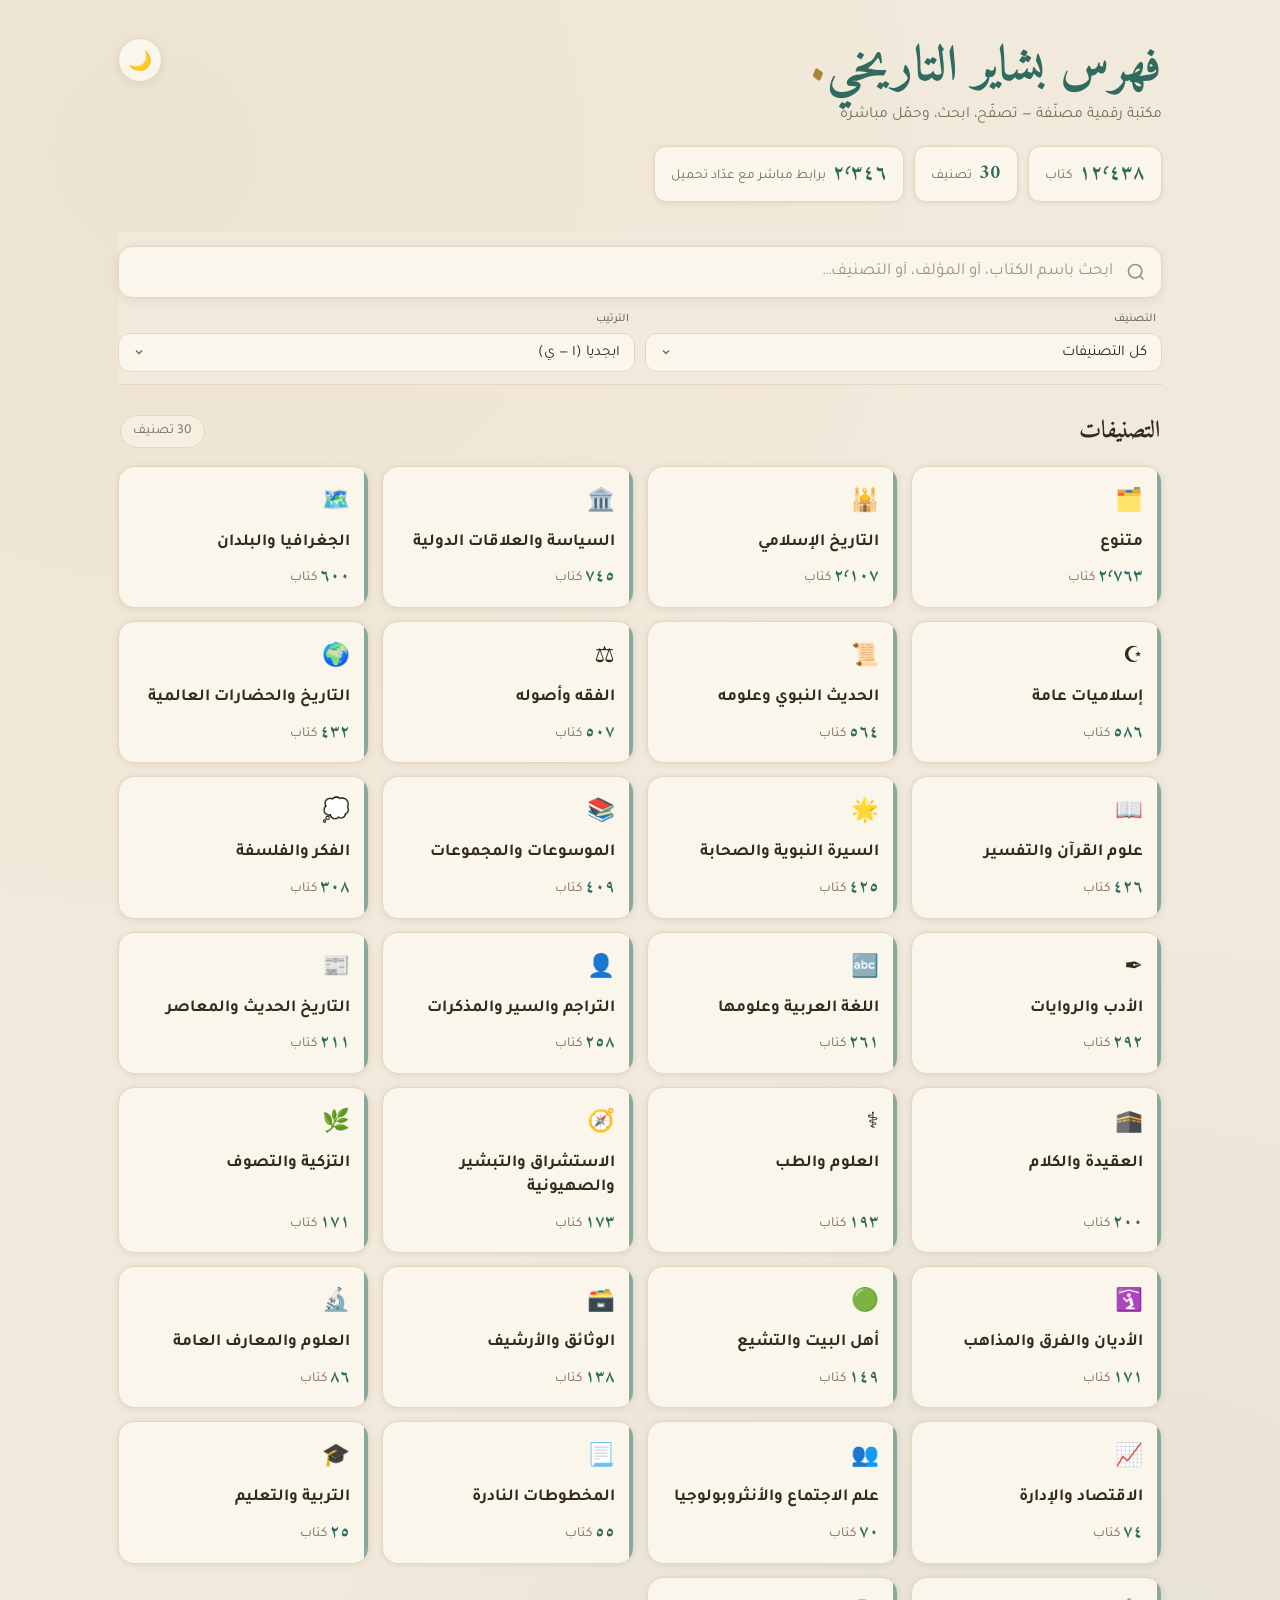
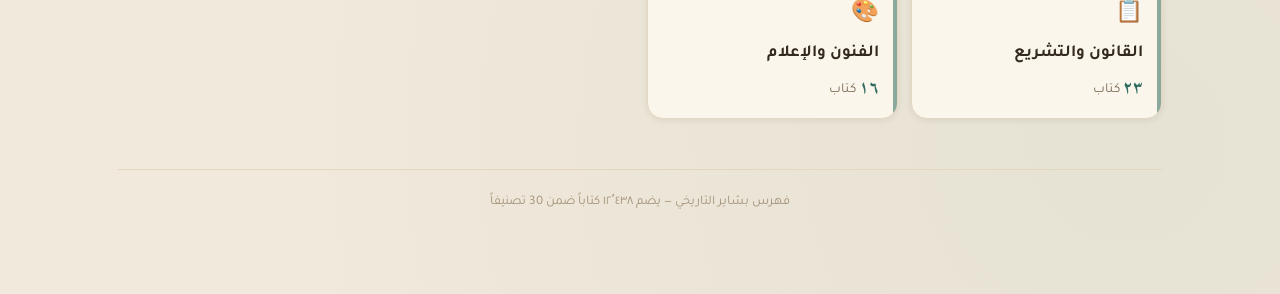
==== commit fb1f4032: "Update published site to "فهرس بشاير التاريخي" https://claude.ai/code/session_011jB2gYTC5ASSGfmbfMtb" ====
--- a/site/index.html
+++ b/site/index.html
@@ -3,339 +3,372 @@
 <head>
 <meta charset="UTF-8">
 <meta name="viewport" content="width=device-width, initial-scale=1.0">
-<title>فهرس بشاير — فهرس تفاعلي</title>
+<title>فهرس بشاير التاريخي</title>
 <link rel="preconnect" href="https://fonts.googleapis.com">
 <link rel="preconnect" href="https://fonts.gstatic.com" crossorigin>
-<link href="https://fonts.googleapis.com/css2?family=Amiri:ital,wght@0,400;0,700;1,400&family=Aref+Ruqaa:wght@400;700&family=Tajawal:wght@300;400;500;700&display=swap" rel="stylesheet">
+<link href="https://fonts.googleapis.com/css2?family=Amiri:wght@400;700&family=Tajawal:wght@300;400;500;700&display=swap" rel="stylesheet">
 <style>
-:root{
-  --parch:#f3e9d2;
-  --parch-2:#ece0c4;
-  --ink:#2c2317;
-  --ink-soft:#5b4d38;
-  --emerald:#0f4d3a;
-  --emerald-2:#16624a;
-  --gold:#a8842f;
-  --gold-light:#c9a857;
-  --crimson:#8a2b2b;
-  --line:#cdbb95;
-  --card:#faf4e6;
-  --shadow:rgba(44,35,23,.16);
-}
-*{margin:0;padding:0;box-sizing:border-box}
-html{scroll-behavior:smooth}
-body{
-  font-family:'Tajawal',sans-serif;
-  background:var(--parch);
-  color:var(--ink);
-  line-height:1.7;
-  background-image:
-    radial-gradient(circle at 15% 12%, rgba(168,132,47,.07), transparent 40%),
-    radial-gradient(circle at 85% 88%, rgba(15,77,58,.06), transparent 45%);
-  min-height:100vh;
-}
-/* paper grain */
-body::before{
-  content:"";position:fixed;inset:0;pointer-events:none;z-index:0;opacity:.4;
-  background-image:url("data:image/svg+xml,%3Csvg xmlns='http://www.w3.org/2000/svg' width='120' height='120'%3E%3Cfilter id='n'%3E%3CfeTurbulence type='fractalNoise' baseFrequency='0.9' numOctaves='3'/%3E%3CfeColorMatrix type='saturate' values='0'/%3E%3C/filter%3E%3Crect width='100%25' height='100%25' filter='url(%23n)' opacity='0.06'/%3E%3C/svg%3E");
-}
-.wrap{position:relative;z-index:1;max-width:1200px;margin:0 auto;padding:0 20px}
-
-/* ===== HEADER ===== */
-header{
-  text-align:center;padding:60px 20px 40px;position:relative;
-}
-.ornament{color:var(--gold);font-size:26px;letter-spacing:8px;margin-bottom:14px;opacity:.85}
-header h1{
-  font-family:'Aref Ruqaa',serif;font-weight:700;
-  font-size:clamp(38px,7vw,68px);color:var(--emerald);
-  line-height:1.1;margin-bottom:10px;
-  text-shadow:1px 1px 0 rgba(168,132,47,.25);
-}
-header .sub{font-family:'Amiri',serif;font-size:clamp(16px,2.4vw,21px);color:var(--ink-soft);font-style:italic}
-.rule{width:160px;height:2px;margin:26px auto 0;background:linear-gradient(90deg,transparent,var(--gold),transparent);position:relative}
-.rule::after{content:"\2766";position:absolute;top:50%;left:50%;transform:translate(-50%,-50%);background:var(--parch);color:var(--gold);padding:0 12px;font-size:18px}
-
-/* ===== STATS ===== */
-.stats{display:grid;grid-template-columns:repeat(4,1fr);gap:16px;margin:44px 0}
-.stat{
-  background:var(--card);border:1px solid var(--line);border-radius:10px;
-  padding:24px 14px;text-align:center;position:relative;overflow:hidden;
-  box-shadow:0 4px 18px -8px var(--shadow);
-}
-.stat::before{content:"";position:absolute;top:0;right:0;left:0;height:3px;background:linear-gradient(90deg,var(--emerald),var(--gold))}
-.stat .num{font-family:'Aref Ruqaa',serif;font-size:clamp(26px,4vw,40px);color:var(--emerald);font-weight:700;line-height:1}
-.stat .lbl{font-size:13px;color:var(--ink-soft);margin-top:8px;font-weight:500}
-
-/* ===== SECTION TITLES ===== */
-.sec-title{
-  font-family:'Aref Ruqaa',serif;font-size:clamp(24px,4vw,34px);color:var(--ink);
-  text-align:center;margin:50px 0 8px;position:relative;
-}
-.sec-title span{background:var(--parch);padding:0 22px;position:relative;z-index:1}
-.sec-title::before{content:"";position:absolute;top:50%;right:0;left:0;height:1px;background:var(--line)}
-.sec-desc{text-align:center;color:var(--ink-soft);font-size:14px;margin-bottom:28px}
-
-/* ===== DASHBOARD ===== */
-.dash{display:grid;grid-template-columns:1.4fr 1fr;gap:24px;margin-bottom:20px}
-.panel{
-  background:var(--card);border:1px solid var(--line);border-radius:12px;padding:24px 26px;
-  box-shadow:0 4px 18px -10px var(--shadow);
-}
-.panel h3{font-family:'Amiri',serif;font-size:21px;color:var(--emerald);margin-bottom:18px;display:flex;align-items:center;gap:8px}
-.panel h3 .dot{width:8px;height:8px;background:var(--gold);border-radius:50%;display:inline-block}
-
-.bar-row{margin-bottom:13px;cursor:pointer;transition:transform .15s}
-.bar-row:hover{transform:translateX(-4px)}
-.bar-row:hover .bar-fill{filter:brightness(1.08)}
-.bar-head{display:flex;justify-content:space-between;font-size:13.5px;margin-bottom:5px}
-.bar-head .bn{font-weight:500;color:var(--ink)}
-.bar-head .bc{color:var(--gold);font-weight:700;font-family:'Tajawal'}
-.bar-track{height:9px;background:var(--parch-2);border-radius:6px;overflow:hidden}
-.bar-fill{height:100%;border-radius:6px;width:0;transition:width 1.1s cubic-bezier(.2,.8,.2,1)}
-
-.top-list{counter-reset:t}
-.top-item{
-  display:flex;align-items:center;gap:12px;padding:11px 0;border-bottom:1px dashed var(--line);
-  counter-increment:t;text-decoration:none;color:inherit;transition:.15s;
-}
-.top-item:last-child{border-bottom:none}
-.top-item:hover{padding-right:6px}
-.top-item:hover .tt{color:var(--emerald)}
-.top-item::before{
-  content:counter(t);min-width:30px;height:30px;display:grid;place-items:center;
-  font-family:'Aref Ruqaa',serif;font-weight:700;color:#fff;border-radius:50%;
-  background:linear-gradient(135deg,var(--emerald),var(--emerald-2));font-size:14px;flex-shrink:0;
-}
-.top-item:nth-child(1)::before{background:linear-gradient(135deg,var(--gold),var(--gold-light))}
-.tt{font-size:14px;font-weight:500;flex:1;overflow:hidden;text-overflow:ellipsis;white-space:nowrap;transition:.15s}
-.td{font-size:12px;color:var(--ink-soft);white-space:nowrap}
-
-/* ===== CONTROLS ===== */
-.controls{
-  background:var(--card);border:1px solid var(--line);border-radius:12px;padding:20px;
-  margin-bottom:24px;box-shadow:0 4px 18px -10px var(--shadow);position:sticky;top:10px;z-index:20;
-  backdrop-filter:blur(6px);
-}
-.search-box{position:relative;margin-bottom:16px}
-.search-box input{
-  width:100%;padding:14px 48px 14px 16px;font-family:'Tajawal';font-size:16px;
-  background:var(--parch);border:1.5px solid var(--line);border-radius:9px;color:var(--ink);outline:none;transition:.2s;
-}
-.search-box input:focus{border-color:var(--emerald);box-shadow:0 0 0 3px rgba(15,77,58,.12)}
-.search-box .ico{position:absolute;top:50%;right:16px;transform:translateY(-50%);color:var(--gold);font-size:18px}
-.filters{display:flex;flex-wrap:wrap;gap:8px;align-items:center}
-.chip{
-  font-family:'Tajawal';font-size:13px;padding:6px 14px;border-radius:30px;cursor:pointer;
-  background:var(--parch);border:1px solid var(--line);color:var(--ink-soft);transition:.15s;white-space:nowrap;
-}
-.chip:hover{border-color:var(--gold);color:var(--ink)}
-.chip.active{background:var(--emerald);color:#fff;border-color:var(--emerald);font-weight:500}
-.chip .n{opacity:.7;font-size:11px;margin-right:3px}
-.sort-wrap{margin-right:auto;display:flex;align-items:center;gap:8px}
-.sort-wrap label{font-size:13px;color:var(--ink-soft)}
-.sort-wrap select{
-  font-family:'Tajawal';font-size:13px;padding:6px 10px;border-radius:7px;
-  border:1px solid var(--line);background:var(--parch);color:var(--ink);cursor:pointer;outline:none;
-}
-
-/* ===== RESULTS ===== */
-.res-info{display:flex;justify-content:space-between;align-items:center;margin-bottom:16px;font-size:14px;color:var(--ink-soft)}
-.res-info b{color:var(--emerald);font-family:'Aref Ruqaa',serif}
-.grid{display:grid;grid-template-columns:repeat(auto-fill,minmax(280px,1fr));gap:16px}
-.book{
-  background:var(--card);border:1px solid var(--line);border-radius:11px;padding:18px;
-  display:flex;flex-direction:column;transition:.2s;position:relative;overflow:hidden;
-  box-shadow:0 3px 14px -10px var(--shadow);
-}
-.book:hover{transform:translateY(-3px);box-shadow:0 12px 28px -14px var(--shadow);border-color:var(--gold)}
-.book::after{content:"";position:absolute;top:0;right:0;width:4px;height:100%;background:linear-gradient(var(--emerald),var(--gold));opacity:.55}
-.book .cat{
-  display:inline-block;font-size:11px;color:var(--emerald);background:rgba(15,77,58,.09);
-  padding:3px 10px;border-radius:20px;margin-bottom:10px;align-self:flex-start;font-weight:500;
-}
-.book .title{font-family:'Amiri',serif;font-size:18px;font-weight:700;color:var(--ink);margin-bottom:14px;flex:1;line-height:1.5}
-.book .foot{display:flex;justify-content:space-between;align-items:center;margin-top:auto;padding-top:12px;border-top:1px dashed var(--line)}
-.book .dl{font-size:13px;color:var(--ink-soft);display:flex;align-items:center;gap:5px}
-.book .dl b{color:var(--crimson);font-weight:700}
-.book .link{
-  font-size:13px;font-weight:500;color:#fff;background:var(--emerald);text-decoration:none;
-  padding:6px 14px;border-radius:7px;transition:.15s;
-}
-.book .link:hover{background:var(--gold);color:var(--ink)}
-
-.load-more{
-  display:block;margin:32px auto;padding:13px 40px;font-family:'Amiri',serif;font-size:17px;
-  background:transparent;border:1.5px solid var(--emerald);color:var(--emerald);border-radius:9px;
-  cursor:pointer;transition:.2s;
-}
-.load-more:hover{background:var(--emerald);color:#fff}
-.empty{text-align:center;padding:60px 20px;color:var(--ink-soft)}
-.empty .big{font-size:42px;margin-bottom:12px;opacity:.5}
-
-footer{text-align:center;padding:50px 20px 40px;color:var(--ink-soft);font-size:13px;font-family:'Amiri',serif}
-footer .orn{color:var(--gold);font-size:20px;margin-bottom:10px}
-
-@media(max-width:820px){
-  .stats{grid-template-columns:repeat(2,1fr)}
-  .dash{grid-template-columns:1fr}
-  .sort-wrap{margin-right:0;width:100%;margin-top:6px}
-}
+  :root{
+    --bg:#f1e9db; --surface:#fbf6ec; --surface2:#f6efe1;
+    --ink:#332a1e; --muted:#7c6c56; --faint:#a4937a;
+    --accent:#2f6b5e; --accent-soft:#e0ece8; --gold:#b08334;
+    --border:#e4d7c2; --shadow:rgba(74,58,33,.10);
+    --radius:16px;
+  }
+  html[data-theme="dark"]{
+    --bg:#1b1916; --surface:#252220; --surface2:#2c2925;
+    --ink:#ece3d3; --muted:#a89a85; --faint:#7d7060;
+    --accent:#5aa392; --accent-soft:#243531; --gold:#cda155;
+    --border:#39342d; --shadow:rgba(0,0,0,.35);
+  }
+  *{box-sizing:border-box;margin:0;padding:0}
+  html{scroll-behavior:smooth}
+  body{
+    font-family:"Tajawal","Segoe UI",system-ui,sans-serif;
+    background:var(--bg);color:var(--ink);
+    line-height:1.7;-webkit-font-smoothing:antialiased;
+    min-height:100vh;
+    background-image:radial-gradient(circle at 12% 8%, rgba(176,131,52,.06), transparent 40%),
+                     radial-gradient(circle at 88% 92%, rgba(47,107,94,.06), transparent 40%);
+  }
+  .wrap{max-width:1080px;margin:0 auto;padding:0 18px 80px}
+
+  /* ===== Header ===== */
+  header{padding:38px 0 8px;position:relative}
+  .topbar{display:flex;justify-content:space-between;align-items:flex-start;gap:14px}
+  .brand h1{
+    font-family:"Amiri",serif;font-weight:700;
+    font-size:clamp(2rem,5.5vw,3.1rem);line-height:1.2;
+    color:var(--accent);letter-spacing:.5px;
+  }
+  .brand h1 .dot{color:var(--gold)}
+  .brand p{color:var(--muted);font-size:.98rem;margin-top:4px}
+  .theme-btn{
+    flex:none;background:var(--surface);border:1px solid var(--border);
+    color:var(--ink);width:44px;height:44px;border-radius:50%;cursor:pointer;
+    font-size:1.2rem;display:grid;place-items:center;transition:.2s;
+    box-shadow:0 2px 8px var(--shadow);
+  }
+  .theme-btn:hover{transform:translateY(-2px);border-color:var(--accent)}
+
+  .stats{display:flex;gap:10px;flex-wrap:wrap;margin-top:18px}
+  .stat{
+    background:var(--surface);border:1px solid var(--border);border-radius:12px;
+    padding:10px 16px;display:flex;align-items:baseline;gap:7px;box-shadow:0 1px 4px var(--shadow);
+  }
+  .stat b{font-size:1.25rem;color:var(--accent);font-family:"Amiri",serif}
+  .stat span{font-size:.85rem;color:var(--muted)}
+
+  /* ===== Controls ===== */
+  .controls{
+    position:sticky;top:0;z-index:30;margin-top:22px;
+    background:var(--bg);padding:14px 0 12px;border-bottom:1px solid var(--border);
+  }
+  .search-row{position:relative}
+  .search-row svg{position:absolute;right:16px;top:50%;transform:translateY(-50%);
+    width:20px;height:20px;color:var(--faint);pointer-events:none}
+  #search{
+    width:100%;padding:15px 48px 15px 16px;font-size:1.05rem;font-family:inherit;
+    border:1.5px solid var(--border);border-radius:14px;background:var(--surface);
+    color:var(--ink);transition:.2s;box-shadow:0 2px 10px var(--shadow);
+  }
+  #search:focus{outline:none;border-color:var(--accent);box-shadow:0 0 0 4px var(--accent-soft)}
+  #search::placeholder{color:var(--faint)}
+  .filter-row{display:flex;gap:10px;margin-top:12px;flex-wrap:wrap}
+  .field{position:relative;flex:1 1 200px;min-width:160px}
+  .field label{display:block;font-size:.72rem;color:var(--muted);margin:0 6px 3px;font-weight:500}
+  select{
+    width:100%;padding:11px 14px;font-family:inherit;font-size:.95rem;
+    border:1.5px solid var(--border);border-radius:12px;background:var(--surface);
+    color:var(--ink);cursor:pointer;appearance:none;transition:.2s;
+    background-image:url("data:image/svg+xml,%3Csvg xmlns='http://www.w3.org/2000/svg' width='12' height='12' viewBox='0 0 24 24' fill='none' stroke='%237c6c56' stroke-width='3'%3E%3Cpath d='M6 9l6 6 6-6'/%3E%3C/svg%3E");
+    background-repeat:no-repeat;background-position:left 14px center;
+  }
+  select:focus{outline:none;border-color:var(--accent)}
+
+  /* ===== Section heading ===== */
+  .section-head{display:flex;align-items:center;justify-content:space-between;
+    gap:12px;margin:26px 2px 14px;flex-wrap:wrap}
+  .section-head h2{font-family:"Amiri",serif;font-size:1.5rem;color:var(--ink)}
+  .result-count{font-size:.85rem;color:var(--muted);background:var(--surface2);
+    padding:4px 12px;border-radius:20px;border:1px solid var(--border)}
+  .back-link{background:none;border:none;color:var(--accent);cursor:pointer;
+    font-family:inherit;font-size:.92rem;font-weight:500;display:flex;align-items:center;gap:5px}
+  .back-link:hover{text-decoration:underline}
+
+  /* ===== Category grid ===== */
+  .cat-grid{display:grid;grid-template-columns:repeat(auto-fill,minmax(220px,1fr));gap:13px}
+  .cat-card{
+    background:var(--surface);border:1px solid var(--border);border-radius:var(--radius);
+    padding:18px 18px 16px;cursor:pointer;text-align:right;transition:.18s;
+    position:relative;overflow:hidden;box-shadow:0 1px 6px var(--shadow);
+    display:flex;flex-direction:column;gap:8px;
+  }
+  .cat-card::before{content:"";position:absolute;top:0;right:0;width:4px;height:100%;
+    background:var(--accent);opacity:.55;transition:.18s}
+  .cat-card:hover{transform:translateY(-3px);border-color:var(--accent);box-shadow:0 8px 22px var(--shadow)}
+  .cat-card:hover::before{opacity:1;width:6px}
+  .cat-card .ic{font-size:1.4rem}
+  .cat-card .name{font-weight:700;font-size:1.06rem;color:var(--ink);line-height:1.4}
+  .cat-card .num{font-size:.85rem;color:var(--muted);margin-top:auto}
+  .cat-card .num b{color:var(--accent);font-family:"Amiri",serif;font-size:1.05rem}
+
+  /* ===== Book list ===== */
+  .book-list{display:flex;flex-direction:column;gap:11px}
+  .book{
+    background:var(--surface);border:1px solid var(--border);border-radius:14px;
+    padding:15px 17px;display:flex;align-items:center;gap:14px;transition:.16s;
+    box-shadow:0 1px 4px var(--shadow);
+  }
+  .book:hover{border-color:var(--accent);box-shadow:0 5px 16px var(--shadow)}
+  .book-main{flex:1;min-width:0}
+  .book-title{font-weight:500;font-size:1.02rem;color:var(--ink);line-height:1.55;
+    word-break:break-word}
+  .book-meta{display:flex;gap:8px;flex-wrap:wrap;margin-top:7px;align-items:center}
+  .badge{font-size:.74rem;padding:3px 10px;border-radius:20px;background:var(--accent-soft);
+    color:var(--accent);border:1px solid transparent;font-weight:500;cursor:pointer;transition:.15s}
+  .badge:hover{border-color:var(--accent)}
+  .dl-count{font-size:.78rem;color:var(--muted);display:inline-flex;align-items:center;gap:4px}
+  .dl-count svg{width:13px;height:13px}
+  .dl-btn{
+    flex:none;background:var(--accent);color:#fff;border:none;border-radius:11px;
+    padding:10px 16px;font-family:inherit;font-size:.9rem;font-weight:500;cursor:pointer;
+    text-decoration:none;display:inline-flex;align-items:center;gap:6px;transition:.18s;white-space:nowrap;
+  }
+  .dl-btn:hover{filter:brightness(1.08);transform:translateY(-1px);box-shadow:0 4px 12px var(--shadow)}
+  .dl-btn svg{width:16px;height:16px}
+
+  .more-btn{display:block;margin:24px auto 0;background:var(--surface);color:var(--accent);
+    border:1.5px solid var(--accent);border-radius:12px;padding:12px 30px;font-family:inherit;
+    font-size:.98rem;font-weight:600;cursor:pointer;transition:.18s}
+  .more-btn:hover{background:var(--accent);color:#fff}
+
+  .empty{text-align:center;padding:60px 20px;color:var(--muted)}
+  .empty .big{font-size:2.6rem;margin-bottom:10px}
+  #loader{text-align:center;padding:70px 20px;color:var(--muted)}
+  .spin{width:34px;height:34px;border:3px solid var(--border);border-top-color:var(--accent);
+    border-radius:50%;animation:sp 1s linear infinite;margin:0 auto 14px}
+  @keyframes sp{to{transform:rotate(360deg)}}
+  footer{text-align:center;color:var(--faint);font-size:.82rem;margin-top:50px;
+    padding-top:22px;border-top:1px solid var(--border)}
+  .fade{animation:fade .35s ease}
+  @keyframes fade{from{opacity:0;transform:translateY(6px)}to{opacity:1;transform:none}}
+  @media(max-width:560px){
+    .book{flex-direction:column;align-items:stretch}
+    .dl-btn{justify-content:center}
+    .field{flex:1 1 100%}
+  }
 </style>
 </head>
 <body>
 <div class="wrap">
   <header>
-    <div class="ornament">۞ ❁ ۞</div>
-    <h1>فهرس بشاير</h1>
-    <p class="sub">فهرسٌ رقميٌّ لكنوز التراث الإسلامي والعربي</p>
-    <div class="rule"></div>
+    <div class="topbar">
+      <div class="brand">
+        <h1>فهرس بشاير التاريخي<span class="dot">.</span></h1>
+        <p>مكتبة رقمية مصنّفة — تصفّح، ابحث، وحمّل مباشرة</p>
+      </div>
+      <button class="theme-btn" id="theme" title="تبديل الوضع الليلي">🌙</button>
+    </div>
+    <div class="stats" id="stats"></div>
   </header>
 
-  <div class="stats" id="stats"></div>
-
-  <h2 class="sec-title"><span>لوحة الإحصاءات</span></h2>
-  <p class="sec-desc">نظرة بصرية على توزيع المكتبة وأكثر كتبها رواجاً</p>
-  <div class="dash">
-    <div class="panel">
-      <h3><span class="dot"></span> توزيع الكتب على التصنيفات</h3>
-      <div id="catBars"></div>
+  <div class="controls">
+    <div class="search-row">
+      <svg viewBox="0 0 24 24" fill="none" stroke="currentColor" stroke-width="2"><circle cx="11" cy="11" r="8"/><path d="m21 21-4.3-4.3"/></svg>
+      <input id="search" type="search" placeholder="ابحث باسم الكتاب، أو المؤلف، أو التصنيف…" autocomplete="off">
     </div>
-    <div class="panel">
-      <h3><span class="dot"></span> الأكثر تحميلاً</h3>
-      <div class="top-list" id="topList"></div>
+    <div class="filter-row">
+      <div class="field">
+        <label for="cat">التصنيف</label>
+        <select id="cat"></select>
+      </div>
+      <div class="field">
+        <label for="sort">الترتيب</label>
+        <select id="sort">
+          <option value="title">أبجدياً (أ — ي)</option>
+          <option value="dl">الأكثر تحميلاً</option>
+          <option value="dlmin">الأقل تحميلاً</option>
+        </select>
+      </div>
     </div>
   </div>
 
-  <h2 class="sec-title"><span>تصفّح الفهرس</span></h2>
-  <p class="sec-desc">ابحث وفلتر بين ٢٬٦٩٩ كتاباً وافتح أيّ كتاب مباشرة على archive.org</p>
-
-  <div class="controls">
-    <div class="search-box">
-      <span class="ico">⌕</span>
-      <input type="text" id="search" placeholder="ابحث عن عنوان كتاب…">
-    </div>
-    <div class="filters" id="filters"></div>
-  </div>
-
-  <div class="res-info">
-    <span>عدد النتائج: <b id="resCount">0</b></span>
-    <div class="sort-wrap">
-      <label>ترتيب:</label>
-      <select id="sort">
-        <option value="d-desc">الأكثر تحميلاً</option>
-        <option value="d-asc">الأقل تحميلاً</option>
-        <option value="t-asc">العنوان (أ → ي)</option>
-      </select>
-    </div>
-  </div>
-
-  <div class="grid" id="grid"></div>
-  <button class="load-more" id="loadMore" style="display:none">عرض المزيد</button>
-
-  <footer>
-    <div class="orn">۞</div>
-    فهرس بشاير · ٢٬٦٩٩ كتاباً · فهرس تفاعلي<br>
-    البيانات مستخرجة من archive.org
-  </footer>
+  <div id="loader"><div class="spin"></div>جارٍ تجهيز الفهرس…</div>
+  <main id="view"></main>
+
+  <footer>فهرس بشاير التاريخي — يضم <span id="ftotal">…</span> كتاباً ضمن <span id="fcats">…</span> تصنيفاً</footer>
 </div>
 
+<script id="payload" type="application/octet-stream">H4sIAKj3GWoC/+y96XIcSZIm+CohEMndP4yEm9++/wIksV0zXS3bWyXbMjsyEuJIAAUkcRRxFJe5v0DiSnRJd8++QSaahSAIEBkESST4JMDbrKna4XZ6eOAIklnR0pV0RHiYm6upmampfvrp/zvxXbmxPvG//feJq8vr7ev9653W1RG9eHHVv/r5erd1vQ9/Xh1fb12dXx9c9SceTOAH+MfVa3bz7lWP/vKA/slv/3B1enV01bt6LW4/vTqj37/Rboeb+TOv99R2j67Oq6boHfTfF/TDY/w1bWif/uigavuYftenH7xl37+ibcBPdq4PqjveXb9U+3d89YG2ssW/v9663qV/ypd9xR+6I34vJMO/v7jqVb98cb0Hnx9ii9vVi1zSbw6uzuQzaQdkm0oX2Xtdwh/sjeBZbAzoVydU8Dv030vx6EMqvDf0bfdRhLRXVyfQhnjoIYr5SL4KHbX+9Qvxx87VL/TfPdb7w+u96232nB79zXElmvf0z0vxgttXn/go00728dbX2sBVDz+ht/bp1RZ0QTTXgxGDHom7YCyp+OlLnVXyPoMhlCNKP35DP/ib7Dl9rz50S46YOeZCveSLUoHSZ/Tt23mDp1cf8ZFSqy7ZD3W9gu9PqnFHnVeEef2StSC6/QLeU1UkKkt87KV8earZ+CGIobqrhzLvy9lDh+YA2lF6Q7u2Tzuwj292XHXiBL+4VLuxBf2SCoD93tLfqqfPBRjLg0rbqRJd9cS3ffz3QGnfmA1c2P3rrUqQO0q3r95eXdA7L6SoqQbTsefDTb8/BplREf2PBxMzq6tPYC367wH99c9UDrTNHhUnFVD/6i324q/0fekHh7TD9J8T+slPOIHobNuHBYd1os+Hjd1M1yKYLC187lvswx5oKFVUbbG7+ivTPvhWyAjvoVOb3nGMv2LqA5MbJzi8xOzcRrm4tD4ZBiEhJCRdeREEUTTxIIry//GAvZOY8GyYt/hYQjdp4yctfC6+Vx8VQiw38Cfvi1yJW0zyoCV8Fs6uPltZWi1nJ5fnVua++y6a+W6pvbm+ubT4/PniyuQ3j/JvOuE3j4pv8g5eZ/jfzjdhIP6kX8VwPZXgNbFuox/m+F92Q4r/ZTc8VNqh/835DfzDh9gsqZ5Orx3Plb9VbubPVf/E/sgeTkVWs6yH9M9CeUQqbpN9zr798+z8xIOAj84h6NU2qvUuXxlxXbnkoj9HNeB73ks6SbeUwU/y+bn5dl62yewM/Q9pk4kHWSRapi2dYFuvje11h/1nB1qEL8/pnYe2TuXd6oLEVKcK2TL8gqqNmFvvmKqf0ylBtx82f2Cpp1rCl/tLqjh9VV1o0yEJw6xbXZAgnKxEV8RCzmJ0xCh39SFkUqa3hoquxN3q1zAgUgGnu6qqdMXAyKY6ys81NSmUESZdYxClQCphqBK/OiH0m6TFN5ojtndw6VGRneMc3IcZp8oIJ3UYFGGhXkRcSpFPPkIbHVKx9J/+NxSaL6cqzqCQtfmQKnchW0zoVdvViNqBR0zQ+twxhkvOnciav9pMHE7O17vhVyVjvAi/dJlGhky/LPFFQ4tv2PePa96fvnQUEJJ05QXJ42R0bx9/1rf//KN/h++/hweFly1+5tkRJ6JzfqihhtlLOBi1cEc+AyPKNOb4Lg1rDJq2d6Mmyi7EXzFy2DGdSDGSEpehE1lCYjKVy3tUbXH0tsr2ktKf1s0y4l+OfGNm3BbpJho83R4fOO9Qs/[base64]/ywxzwZcgPxnpo58kAuuesTax3PlET1onaFrp5HNHClnKN9a2uQIkwtBGsNeKEKAtcH/KnQj+RWPksJRR3VYO4Wcgb6D0uJB+S1q9XaLfvGxugsW3F+V0z5t5Uc+L97iub5niO3qr3SvQr/EL3imVc6wtHentI0zsZHRiQYWoUOyYVdekFRfOZJBuxTbzHLzzMlXV6e1FtqK5V1sqtvkEl0ox051gX1sqXks7mSTMx30RGV3mMq1jcCh7YXyRoVna3isnLQzz7Jaq530v/lDxW6Qb80EHljugAHHe2kzRMosTbigvebEtNJK6jQn0K90xL0omkO72sikj5S7KMWxu3z6rJynJ/g4kAft6z10ZG6B6bFdOQPQe/MC3Y1nph/GsUhEUTCpmAiZspdnXOKaBSD0m4+BagEULpdMqKwTibZOOBwer+hsBT/oKZ+OdLHbqpyyPbrNg2P2p5Z0PfeYH7UFLqw+nccfhdjEGwekHUTtLI/TbH1SLPdSd1LNEHQPrVzxiEfZxRbCd4qOLkH6X+K0Q6XIU9O6c6mimC38u0TvPrQyOTf7rJybGQv0jgX6Z12i1e5C5bWPTiwQ6Q44dVvoSj7mni10qu9gLIXtLwfccoN/IFryEqzAVyJEIeMTW+gX5vYgD3/0MYrykn7xDkbm+Hqfzno2RhjbgJjMCfzTb3FLAU4tsOOxNUUdwaXNmbKc2WxvtDfKZ3NzS+35ubn2clmWK/TfEj5dWfkBPqef4edLi8vsbvb55D/KBv5YfhNm0AYVJm2F/vf38Ak2Rf/owB3sR/SvZfyquoc3K+6wxAxrIyyFINPzas2sgkkiymIdpkLm8mYXJCfBpMcRLDcUoiiOMC2psrRrLdhMbyl3GcjGHj5lviU3Pj7QiXcKLnVq9jDvfgtMH6ZQ5xgmYn/D97DSvwWD58dmB8yIHcBzdsTkF1EUTerHYGuTm1Jn4SPd+50odo262ZJvv9UsDPU0rxntj/XNwrhfbV7ZaKpfEcWkuKfjpVwSMUbyU3VGw8AjxMuuzr6lMxBs8RadpTviUHfGYkHMKX+AJuwu/FQ5xLEdGnT7NawF8n4ryr2Pv5GxsZ8xENnXF2TuOFAvSJ4Uk4OWRyPwQgYd3YWlr6l/KG6b/lZZUZVDAf9QPwM51m7VhvUNWOWDd4RRRD98p0Rdt0Jre0h1mzcf1J8a11PusV5zs2+azWT8hPVwSu2nraCvqAqdsi2kCmi+vP53PN78SA8+TK3oB32+XNADGDs3vR7odZAxm0PcnnraQru6vrq61F58urQ4O7fOF5ZJ10YuRfvIUh5SG/eTYz5tmemFYvTbwyJ+MuVbJcRhzD6xdIp7dWApFogr/qQcPORvWEfzL2noa1xp47H/7Y89NSBIV15Q+yocj/0Ixx5iLRLdAhGKSxjT7co81scr4I4rQiJ7mDJ9gOShzBkdyJV9XYorrjeOXd1nzo6/gWnE4Sf0OCMxRR8rTBHoKRxzLIee7cAmkXzLLklcGpm5nfydVDcrnGgUHA7HSKuWb6pcF64WDPxIpBxuh3N4OWSKGLYeHpSY57TuXMBdSnNPN2bK9no7IBMPwiJXmusJzB4uFK/ocACu6Z3RKhi/H5g+wiG3J5yoW4huYx4Hhm5yBEbr8R1cAoaNahzb1FmqgmseKsMdNp/GbduQTRwzhX9VKEcjp1OQKMPr84cI56fLDrYHGaT6RqKwqniOhcNSj8o6cgdOxFFXXtCJkk88IGloPEVDJh4D2JEhG40oFHgdABkoolDqT3HaAuL2GOGoFdRT6Sj/Bs64HGyGCKdTwE2CQ2QPdQxcK+yQ3EMQ4g47Ju/Za90QJ6GOwzlknkqdP4k8P2ly8CDWEVo+Iqv1ujfssLGoZLoPjcdmdAetdI9nilM2H4xpc7emHvSdODx1Zkv/yJQpn6rxajZKeTm98bm+b8reGO6KrMn+5J8AD4wZ8OP9z4AvQr0fDqnhxVjDm2i4S/X0nfdn9M5ThTkFPKYB1bzJiawz5LYaWq53KblHikjiAfHJOjAER3zjm+uRMdzZ6Pt/FGHwc0Ryc9vRBTWKAuWCBJlHANXmXQP+9dgJehxBP8pwEzAehK9JfDaoQzLapo7JC0dXn0Ay2wK9T1VlDwMN+rFO3/sD7gMuAlJdkDym23+kb/+6FSENcvHIUzxy/ipMkGN6xrQ1kYRBV17Qp7hXqBqsQXMzW13kY8v1nlmxaufZr6McINNBg4C7ghT1DmaXnLUws2HPTFaSORF4CyZHXF2yoXyHcd+/YdIJ7gA9/g1th3+jjB9JIhKn1FYLiqSuZ/Ckdy3MGJC5B+/ASISj1oAVIw6jyfXVlbKkn5GYhCT1T6LmY5cLm1zeFqrTJ9dWZd/mMBXqeJnqqFYzWlViw1GFdT9mqRhiLd2//p8YjwNFx/+hs14Pmq+srq5ttpfa5cqzslxrL01iWGt+fW5urSyfbcBXnYXlcnbx+fNyQQbCpsrnZbmyCF/C1cZie32h/YeFcu2bMMM77Z6fMNCWcdZlGK5tPEW9ZBGBu18XH9qQpu4wCAwT/RRbB5rIdoN3fQto966WzxOcrHti+TxFUe36D0w/64tm0o5SkgLqIi2UVk+ZSsG2/IKnhdmzcR/RS/AVgpjkXUqmBW7rYsDp2O86z8naYhoGQTzpAeKp59SH+jYdWsIKhweAyZtzC0ykNvjY6ozviQOO4rbJr2BtHG1linnmPUSfajmQ6Ns4BsNcxWACgpcF6n/k+TAvEIVGl1Q+pH4zzIvktcdLxTUUA6AQ3GTp6Pasis2rCdoRPRJXKDJzwsRUhVHtmdw/6EObfHc+DuF4IBoMRGiPxFll6+1eveHbi0SfGOYgPQrjLeoqmbZJRpKCIYiDDBxKQaY8QNueuHvyUEO8yWOPbv7faCtrtlV40JEDgeBNvJNNTxHVUJABOew4HGCG/+RECZwDjEAZkfWV2afrAq4KNqM6Gpdi8+ppiBowPlgK9DbCcrfAk7zPcsRb7J8beHBNGDbsTD5UtSN40NVtE9nGdNcKPaTq1tXV/QVVD7r2R9aEAP81FexpZT6+wt0ZzccefgdY5FPTgKAS3ObY+11hr2nmwVs8KqgDFZB2FsYRNTBIpg6SJy7X44flE9QL9XjwdHOtXGlvlN8/m5ubpf8uUJOlKFwNAuCvx7KxL8GpAAij86u3oGUAPHIlBwzyK9QHxtTFNbfg5GrupFjhwlwH/0gveaHnBiW6R6mwR1IxtSCE8Q5GUOK9z3AHYmnktz8W1eNBrPAEP9AUDdHG09Y+xWNLzd5ZZMXDn6jVA4Vg7p5pABg6X9TqJj2/M/n5kefGzVU47ttv70nm+wK3iPBtkafNZC9SxiQVCZg2u1rkbBtCHphv/4Z5jmGN2eZkG+yLU1wFdhnDRw9goLvgnNEBf082NzZn2rSb367MbYhIfTTZWZovZ5e6naWo/GFuuf41UGN6SBex7/I1Dlj6h4JHSdnnAikmD5W5x340+wqb5Y93uXI5e6ki5/zLDcZMcd8E+CBknrwEHKtgf0A6FSA4wTzCbcXYAjKGY4YFPISRZTeChw1cQz1wLzGWiF0+Mnv4BAgivAAVOjFgihws2GI/oxMdbGc0pzVuBiqYmBrHy+XS4pPnk2E5s7q5vro5/[base64]/ddJeW11lCsBzKCCfQlERRfQ/zM0tU5VpwzDNzJTw2XK5sYA/o/M8HmKo/6uQHJ0E0RC/Wyl/WN5sz7Znaa+erfG+Uut2fXMGnNUld1azTm4+K9do+0Fxh9ODqvQQ3f2+LJcX4ecz6E9v4zEHs1agp1K6VGtSq9H/+dWbwYzshnxlxvCHqw9mIBdTJj5i+jLGttCkPQZPOkuWOoRcHsA3aTHLdp6ShK6BYUz8D2DJFWGLWkSnyA7Wd+QDqaCnKCQ+qSf8vwPcOGbeQagkORhwytwD2YNcLjT/RBQRoHRmCPfqp8oJAYxzDOpJ//PexZc02Ng1XGO+bGWFbGsq0XOEG4JjRUJJPatXR3W02eBSmW4Sj06GItYCFyRJor8HGR4zjAmwyf0iKTSuXkFsX4mWucg4dXBhGKRh3FUuAFhKNNOKPcwm6uDONYiA4YFTMgCQIgjwNHX9I73OMuZYu2BOY/XsTNs5Za7lHvMvV1n94DFjq4SWFBfAvjezuEA3rLnn9APPSOtg4OGpP1ywp1yPVBmnXW8CPwhDAbxqsQMQjgMHUaXVK27rRhBW+R6PXI7y3OE3H5AoL2X50F5DXWr5vspUluEBdJgMjNtGpE2SMM5FzIAadCTL76Vx9K/ncXrbxmWYI6ZmNClk6x6tnIoHJVD7gxOSk6ERceFgBZ8MYKkM44Tc0Sh+1bIgY1lIWYRMFuFYFoC/[base64]/Ox3UllwezOfGx3UlkwuzMf251UFszuzB125zariyzYU1UmCD1Dkt70HrNHDq5fAo0D1FB4h3DV8+v9m6STxBaZlJ8sVUtfTm/HSaqSbdi5Kh0lFzbXYWUdvfaazHfnN9uy3YHsJChAoHHSa9jLN8iVtssgwOy71wKVCQVA3yvZcztID/BBZNS9RcQgJotD3v+WzPChw3JgcmbY9SmceWYGeVdzRvmGsMwpiwAttaooOdss/CBPtcpobGmTXdogMTkOphJPMpNMse2YBKjV1HuskVvWpUNJ3emo2PHJ5acbY80Za87NNOfPLtU5YQwhoqw3VHHvc4IJa3sDvqSDim3iI5bgPmhWpNrWg4cqn0fbc9NjZenkTBRtFUzbrt/zPMVHNKqkTrtut9Xq2eQ+qC2UrjkGImnBi4REqwdsDgHXwB5Ut4Dp9Is9Q+WOKusMXWLp8COD5iBKC0jXC1PjwX2Du0z9WdzOwjCOJYo30ZIPd+hoXzBGOhvfb+3r2kCX80/bAfGMLR+qzEUmdzMQ/tAb+OTvO9P/3A0C11j91l+auF5aSZ8/unrPMxNeSA6+q/9kmR/bWC4duNF+bcSAzRSLhF15QYowgXyjUE243cEK0YIW5xNSsvUa13a9MZ9EYlZt9nEMTdk0bPk9F8ZR6hJJ7iAsS6Qi5XOW7Uvo/wErECm03587axhBdXus56gmp1Q8UUdXb5Dm/[base64]/8h3bKxKSFREGTc6SCe6laBWdEbzKwi6KIu7EfDXKwYyFgOIIQQxuLyQf19iiFAM5O9dDDGKIfx7F0OCYoj+3sWQohgcke59fN2LWupdjS7bIAKIskCeA6mRox4j39Gjf68qGFRDoFdVbwAuJO4Jej1UqUwhCk6j8NgsNesu93OXdaQaVGKQIxK7nSwdaw9jhX9/sujjhVxmOUsMmLoaAbFVa7dDGpqYehd6kgHrSLWEZW44H8eWKA+PvGqQsL7XEiymojDHHjjtj7F4GdKubwH1BGvlkKvE1SuqftuMNR9vx5Kd6guXy+vlPJ1x7N/M7Kw8Q0C04A2QdFmlC+AMAmED6as8RdqRXov5R5AMlcRhpk34PM/ohM84d4NdQ8JfVZL7DTvDcS2b/PnyMKk6//2ORU51EVoFImTjmZN7Fd7bEOn1SxgpWQLlnFe8YDxqx1e/suLpjPDsJYzbNqOzBGb3fXG4U+qvvGQBH8dyo7ZOT1ZXFzVsaDPlOr0yydo5dZtSpOwFHkf3WljKgp3bkKHvkvcOGUR3GBMbK9twdQGUx/[base64]/2tLFPDG0EVfrVhj7vU3Y82bJAEUsu4s0YmQddbX13xdQabWA1Gr41KwUlbWbVjE7YqshO4/oaMN3CKQ/p5TwQKlVs8uGBEUoWiLXgRBHE02M/QjReFzF+185qB+0SqCO0NMql6xjvegBkvF976D2/GPoIFYbF2YdIeyshEnAKq0SyMuYuUEXqKJjzCNy6o86s+ywKigib06FDXcfzWiAbIyUq5eJMCdmUbel7lkZTe1bXfzycJGuV6uzZTPF8qni6FWHbvJgcsjZtXOnooGifkSeJKAENZtVw+IWXgnqbvzXbvrXUU/VDOQdPUi52bF1W6TFbLb5LTU9YvonpeGIM3Y0vD7zaUnn68XqD9Yrqh8urb49Oln7EnB5DFdfv/92ufrRhGybvwjnfGfsRe4b8y2Hz3bXCjLz9gPrqT/XD6bnf18owIr3/Ta4mz5/PN1IUi5KIAW9fn6wmfsSc568l/LzY2F8jOOCgGyuc5K+5/KOtvmvrsBE/YP5cbm2udUD5ivf9hc+ZxdACvs96uftQvgffzj5tz65+wDTNN/mZtd+by9gHXzjwubawM7caThUaj5+haO/hpWB/yEr4VNihY9/HlB+46Abf4N+kHPB5ZRH2youY7fdt3yzFMyU57QHuulGBvCfhQPo7vOo+M0YRVKmVK59nVsubtFnYZTiKN23AyIID8hUHt+lu4OiTyqFXnS6Pf1AZ2hxmoAvE/0MRjm9UbfPfJldy/8srsXfdndi7/s7iW13WOAs0uxU/CZvzG/UVYV1UJZW8v68Sm64PqydjxsQvCB2tbCxkpQ0cdGJMxu0Zos6BwW+gW4LUjsbvk9bjU4BoCMh23yAh4FJU33LQe+GkMVnNt0YwpjVtJ4e2CRlRvtSlP2jqANp+qBfmyC0qf0OvJaMdT8RmGCBoHZMPcyhPPtCbaxUPfD8/J2satyjC9Mzio/oS/xQJBcn0LRvjv0BjYQSxjo/M+5lks0FenQAx8p9CO9ft+grVlTS+HFa9nuL6qob4ypgljUkATd6iJKoP5LGJEhnoUOS2AqP7r+V44d7QP4VcwbjAN+ENhN/vclq0jUQiDENvNU6tXAxBzX15+7Wh4bKreccLmFOpCBo8hkL+c/[base64]/3rPeD4Ac7YdzLHHeUHM5Oxxezi9PqbYGq4ZPQxLSBYAAZlxFvTT16K7PZzxGdfthjPhWDCPcWbdgQ7EuTO71dkSTKrns1mYEc6lry1V69g3UBwOb39k5Idjsw2O1V6EidQ52xHv+KacfUz/rqnEqoqPLBHtJN9meJ0yX7CengKsOUToFwSsOVXyH22g3TTnMkVyFA5fy+ypSHrCRBUtLKAVEUcqhtZuvsp0IHDXXkSVsw/gisEqGCBGv5Ue6x4g7dMGND0GW30UqDke8jUdMxJrUH+7+gnr2WCmUY7cgnaQEe1VzFDSTaifa4FjKmsL2T+pqnMVcB/2P5TuVE+3WSw7mziQZhEmV9hjxgY+v31S6WRP5XPyoW5tTaJZB4CidM8HNDMDubUXaq9Sdprq6sLmB5Xlitzc+15+r+Nch4S6SB9DulwMY/uh7m55fazso1JdzMzJXy4XG4swK/o44M0dT8dmIW3TOKRKMtIRZkRZkU88Md3uIelym2kYknFTtWuICPsDvmyuhNid8IvpTsRdsfvfq34a2qzlm6VYlFHa1PlV6j/fyuuf+XtzpFtkq5jP8O2A0U0+spedZ+UA4wyp1xaBNKc3y3Te5+tDO7mK+SMOcKaPDsj6CUB0/B3MzPQvQW6bPHsnjDrfBMWg7ur8/3df3cjzkPUWfihpCtr4w4ijf7WCDoYp6KDT6lE55t2kCWpjaKDAWfCoOObrQ3VRXnAumf+FKWDSzWcIXr3GKGSZPa83y6GhHdxeWbxeVl+E2bNe3lZWWP3O85CEVdo98pyuXEPIYufn6zvuYe56CH9zVKz/r2C6ka0Qx9GwQrCGXR+92SB6uH6etMenrO6BqNYvPlU+d06zGQ6zjxTlH40BbYmLO3iq7m5piKWJePu/wUyrqS/W1mnt4nez7Yf0c1orVl3gdH3PauSMorFKZYdXliEFb6GacrsJv3mQvbrnrspVHdlfnGD9rKhLKnpAdWJRtHBhKvpJj1Tff99w+7h8ez1KJamUMyip1R4VBmbdnBbnPbvl80qEN1bKmdnm/btAJhBR9G7XPQO6oqVDWXHKQBGsjemkixuYY3avE07+Ek4YO6/g7Ho4J8W6PSd2Vxp2EcgLbh6Mxr2rlD08UlZbixsrjXuImN2GMUqQ2QXn9FfNO3gfkVEfL+rTCG692ymXFD3br5nN547lVPxfmd2wjtM/2rWM/ATvpGu2ns+evE95b+AOlK7vKHwTrDq2ig6mPJd5b9sLm8OMbonozHFROcWVxqO7SnSKo9EcJxS8x/K8unTxrvx6UgsmTAUfWtqxnD3/f2fDrhrDTq3WMdFavdODZLc54wV47r5Pdz4bKNpF88qNph77WCSicGdnZtrammdQnRrFJ2Ts2K96WHpDOI/I1lO4pif5DafLDTzfEKXfuFxpNGoX4LmwexC+xHt4hp4choqYP/qtAqM3m8XcU9ba/+fdNWDqFPT/l2OZHqQSPaO7mdN50cfYrmj8BUHvHerqw1N/HdYV2AkbmKU3A/t/5tOj7XNhj7Yd/x/IznEFbyD5dIPjrIw3h7ujGTpi0TvNpfLhkvfOdTPGYnoIrQI1tt/oBbBbFPJja57MZJQb66vP1tcKjf4qYNaVu3fs/DPsD2voBz3rJG4o6wvtP+wUK417tvlyJyxYSr7h9Y9P8M17CigWEYhRFIJcXm9ad+gEM8oQj9xWIkQxNesfx8QHjMakyHKxAwpn83PNzYYRtnFlKhdbNa/C/RQj8KBnibS57EEp7mm/[base64]/xt2TsJ073mng8790+rqSuXY/2fY9JabdnM0R6kkln1repaCpyMafBTLXsa1759hs1tuuuy9RIOrz0pQ3/8MKUQhm3J+cY0OecNOXu+NxNlAZJ2dhWb2IH3+fzIE9GiW5khUEKNbx/LiSmMB7iAKfTTHZrEK/h7xXotNj8fYx8tR6WGm9nEIMZ6gETsaz1KSi9H+vixnG/uWaC/ORhPZDrJY9HB2ttxY2FhYXGvaxT6rtj0SqzWThffW1qkYG54EaCfeQVmDUXRQzusffiiXlxeXmnbwfBTea0KImC3r5ews36X/sVxoiivGuPERVPgchSwD0VmEc64tfv+9sCvwqL+ExcNwaWoqZughFFMYTQhX9H9zeaNcaAwLYmlWULx8RHtRKnV2BTbzp40XUcgGe4cKMZK5X4iKdeUPi6gRG827eT6KyRXLDq437ZmsWHu/[base64]/EKBQQdtPfby7QszM7oNJu/oGV1hMOZcjuaZA7B56JUSUUQ/d+X649L4fMJcZOjSJUlRHmmF8Ysn8Kl8f9ShD69w+rq2LIG3fwYCSrdgTGwH+je8kfmmQBALEJcB2MQm4QvP9vq6vrm/[base64]/YLaPSv0TtZM0SwtJ/ZMFBblxYwE2lk08yKPU1chuCzlpdqT/Ul1sRDnn5ZWnYmbFwGOUVy0BcRVM6DMMdv1YeVfeVmxPFbsSy7qSNAM9cEvq5WvpGIdxV16QPIiAuKkqQg8EVQf89ORZGEMod9uVF7StRFWYVJDSGAR2w69+TfpCTzt8KOGC5CQaXV/0wtaMQfEMmSj2xdDs0Al3gaqzO9yCevOeD1Fv2iY5ZESIfPU0q2VbzSaK7yyzeAttGWoZqle/[base64]/[base64]/FkeH8bvuoCV+ioSfx0r/+C1gnqN/GFZ/7Uy8vF7Ok5D9Gxi+eM7aVLGJ9VAr3khV2KV77Ikigquf4PFNteCxaaRzVuHCNWJKIE2jHZ6q1Y5U2YMfNlgycHlV5pUuj7PKumB0UX2/OlQ8xUiRss+dKbhdwGC9HswiOe2Z/NLCiMzO85tt3b8rBmyb1fmRspTn/Cne1T9TrtnPC+AlJXg4HMv6/mVNxrIemaxDJuvQkjWY2WyZPmGcCJVZxkma31nbSpMD8rQltkizEVRaV7hZbrvTg0wwaVw/VD4JG5pg5vtfMuzGW6pdO9V7HqKHAX0MB5x57cByJRHhSiLoSgrAGrU8X01ddKEinBqVfKhytFumZaD8tzPpOuOqyJDHitIOtGAjy5nVsE/mrgUWG7MuGF/4T5oZURl01Nzb4jAADzdiDw6VLfnJ3wTnvlgNXlZAunNhe2h+JMPFMrexUM6318u5pfbM3HLZXpprz5cbi8ulWC/[base64]/bBj5zh+ccyE5RN+qFhdvFaOPuR99Pm+Exlbu/iH06aVaw1LC38HdVHUN1/efLKwUa6Xa/Qsv1A+XQz5gE0quqq4ct1WUaQ7S+VttzRo/cuFo1RRqLQWmtISGA6WHSFsL1nOomuZnRMP0iIe7vdBoV6QPAHNzKTOn6OT/kIUN0EwJ+QrKg2tL85vPKFmQkCnYZgGyg+NQiDguBGhSpg1tjbDIajoygtSJGyVNxbThk5GftsjZSbkftBw6NdbTstSTVPpd6J7nHU2cAfPhN+ZXpAsYGcDh3dk4MzVHYbmuyY3PRU4l+gPmBPYryoXVWdNdHv1MXtVhV5ecjSty2lN371bXZAom1S8S3L7UjfexB/cqjk1Tuv7MFGKNhn+zMwTYzNcnfkgW76qVuR3uvpUoHDBDW7gFEXJq0c33fO5vPH9s1kufjpNCznBsbabK67MzDUoFve64VHXKGM29D6jnqtylxkiK7cZUbVPtM+9KmF+mPh1hWew8RkNkCpqNxR+CNqJsyrqKcp9Md7oFgvwS/42dCrLCnroiBDu4d3WQNVy+HJkFKKjrSuOU/Z07VamLiFVPNNahNRRI+occU0rYg1uZ1CBumlLSYyfJFa88YYTanK63Fhod5aelLOLa+1gPLq/5dEl49H9DY9uOB7d3/DoRuPR/Q2Pbjwe3d/w6CYDRxfjTe+xkq3ps5iHpkq5hctapiQqCtngR3Q5b9cG64KCxN3qgoSBMsQVCkd6VOObRNUa9oUQ3he8IGmSTZZ/+qFc6IJ/k4yuXy2sC3wp4sY4d1jJ3us9vYxqHEUEKsgKByY0CH5R4bPEk9hBxR8FTC4HjQ5k6quqLmyfR9I4q3X8B7jIKufdMYRSlT2+RP+OHl6n3/JCtswtjSFT7qTsISLnU8VFtY2EXoOb1Fyacytz330XzXy31N5c31xahII/kzPlUvknI0X4C+0p7ejCBp2bS8tfWHeFe5P7X9gFCbLJmScbT82uHtSBTX/m8C/6CRRiwdDXMVZn7oOfH6MBoqdbatoTel9heWPh9F3IL/tP8daQLXDJAgZn8MUxluveE4xrPRFdQ/frTgvxw8fs/p7pQ10OSBLHyeRyubT45PlkOLO6+YfVzfnn5cqz5dWofLb4vHS8sZq9gAhtFP3+1XtcEpBWkhMxHSKr+488y4F76ZlMdjFbYQck8h5XknOAwkH/gUCfEJbGfozo+H4j52DlPOoOLAkvt1IV3513zQybqaqeuwGAzqzcFP7UqMIICK6IrrpDdr1Of70p6Wgu1B4o1eenYr1r8i0jVQi54uGd7hKGc59ScXgdC6ZPHGPeR9BgzzCC7JrfYb42t1DObEjfIZ05vGq2HqNSNQKmMeCy+00X/cERJ8soGRhp0bPETCG8wO1N1naAWvcnstI7xiSR5hed/Txi8QHTPfAXApx/xBi9zSCWcIfzQmxwwz4XNMf/uxaosFAvonBS8VznFuhn2mOFSTk+VLbER/[base64]/gjEkw8iNLc1XbFgUSH9T1bxY29CfJwWhy2YUc2WacwKmZmURJ24uQXJEwmHmQQRovUTlRLvlEBGPjXIdepKrd1cfVJ6KrAnwoEyOHVB5aRwNTyQlF2tEHPDUMVQnj7gvoNMxH5hgPNvgfLU0svWFoon/Iw+0BFrl9QbTSTzcJlx/U6SvoU0SCvjtmTCfX3Bb19CFsf1CUSK00V7/erdtZgcqsdUz5pODu1aKlns61s2JqbDSGoE90zHRtPBZ4QDXQB9PqC5d4Mmh/hxAORZV09UaTRAPnA9V6VtYxpcfgsRE9xXedHHutcZkan9W6E3eoiCtOJBwnHhuGkA8/HlsAsvkfWUZ4ew1tZKjfKuXlq6uaFcHDsDAZ5mDjonB7DgCGtPbW6+uTb71aX9ZX1JugMettf6P9g5oVW9HmHodMgm8g81AHhJzJDHHP3zo8t5m9TBh2/5yllKm31AUO5/MIOcm8qfBt6dXA0B0AdkoDvlonl/Yz1fNOhUFeqaWxTO3SslGY1bc3y2A4GnOjtuzMFbeM61po1fbsSsBNotjbv9pQpFjWnwcQKqXKAnti6ccy85Zz+mVewZuP/liG76lwfrHgq+misnajysx/x5xwhnchrdV+juneIm99b+EaZbfzcTw88ykUY0FlL0lT2/y39/QfYVA/x3Aqe4jcDUgClt8Zc2FR9TaOcpQRHQTRZzsyulavz3ZlycbZ89ly1chM9U0BmvBLd1n2kZy/IjWHKtcH4jL0hZ4LMO+6E5lbkPjkPAwOLTOk3s0sqf9UdGyrNxuEzbO4qKNvI/0i+eHtgB/38b2Fg3YBGflBirF10z4SF4eZ5QPbxQnZ+Wksc5e/Cz0+T2mGkGrnH+jDfFgOJ8OaBffR30xTtL+jNtTxt9jR5RT8/EazSJ7i3ntGJdw4b7kCXaRTEk7obVPZLc4Y2itl1h9XtrmL9dxTvU6rOnK7yRW7GIvlsjvS9ziXPPnrQmDtaAB41a+USYavvVTh9XTK820WTWJmGHVeiROTPGmtmAWgpaamiU8WdJczfucyauIV+W/J7D7Entjj2K2eDTesUpklMjz1xUVku6FwT7uATHIczLZMlRKK7lfby5jrk3ZVLG+Wfns3NzfKUhokHkaAowdYu0M2lrsfaOv0SzzcAtr9Npqbuj+NAaaJb0N7lcfKWv5f5Jc1dW5EVGVfh/64NjwnyoJEgf/wiBdn5LIIsTEHyzBLrfC7nCkAJtrEiNNgVJzqUII/yCNxoxGqPR3tNDjVfRhhPDqSboXIRRdB4kIiAFaPcOZZxHnTAqX6MjbXyh0URhwFgSZqF8rcAUMFCXcYmfr9s/LLYx9Py2ezsolm2y98v0GwqM0FfguGtdxU3IBX0BTu7HQBbCPdLAokSM/FaeJpjPiIYQvgHWSfh9EW3kDP24RkshmcoT/rPCfO/n2ivvvIX+lqr7ZlyYW6tbM8vtufLHyC5uFxYmqOfPt9o/2VurR1+K5wGk082/kwHsGjP/GkhS/LsK3vfcHV9dXWpvfh0aXF2bl0kpg14px1U6tcstLhd0c8CCd2v1RGcAXL6zIEDgYz9qtKU/KVIqP3RnJOtymmGD9IIs9RAyAn0ZwiDU6VZkItI4QoFxiqrpX9LZht57uCucwTqpy32qsIf8shdGVWZh5hS7603AbYYcpGtOWqmsv22JT4D1JVZ0mketnmojpmpi+joFZQjmo9FpyVjlOwfhTvgHGt2Ybr3cKqT6md3H89IQ+9JU/YxZQgNrr/YPzyJL+PaIcMjTYYVnYbLiBsQcIzDaHJ9daUEBgYSk5CkDMHkce00FKKX2aJ9e9PFJQ9zC3/HVh7uyqfWMa5KfdjwFd37AA4/BvsCsBQeh9HAOGHMNjy6J+FjuJCfQZYqfAgEXWc1CCm6KW0sLK4vlctufJSd+SjMD6vnwqeFqWisr7L/ymfu/lPVeMHaqxIpdzDFnG934m3A8am73I03qnmPt7ICr8sV+mRzY3OmTX/17crchqRacOrYY02FbpBaysZMwaEaVBKc44z7GZl72jbCmcuYXQRB4pgPDaCzQxE1ONnRXFa2fSt/ZNuSA06MXkX1xPfgT2zlbcF0uGBEkaKA+y5G4NB5qnB515Fn+J0cqpNGYQOtZ4FyB2o7jjVakU1HSbu12CbdcV9pCWQ2L2K7Mc/2sIo5ggFp6EEZD441OAitAyApjIeoNraFdjJbYdXvjumyug/sMwhnZ6vogcj+OL7+N+Xrq1ewyig8HlVY4pyuQPsswqR5AuYX6ZGMGvubS8LI/25hFTaU8ruFmcWFr6rrdEWo6Tw9g7AouSsUr50cPtFj/pEAz9zUopHWv2FrdW7GO2NZNAPtYw62Cm0mXYdcZKZDNWat/6XFsNl4zrx+CZubvSYHeVdekCxJnC9fk9Ugp1Ske1nxW6i4RA9Ycfub5PE3YarO9dwRHNN4wrUdsWu9sjiMnuFpW8RdMW4hlk0ZexU4DS4A7mZZmV1b428P5D1hEgkP556VlKKzpDIYF/e/HvA6MjKi+IEdjjVwbZ5nbVJk+aRyaIqHZCNI9OoE8jgWNQAmO1F6HZ0qR8Ug+OG21ilXHxklrCpycJSwq87iMBfEcv8pJp9szAQJ/axQEivDBxNB0OJVeT9WZLOntPVf9OmtwX7EBcmTYtIC/arGWA2h7CNFAQWLXxB077A5/UXJF/Wi5P5eNPyiXjS8xxdNYgjXfGAEzK2rT2CnSQAbSxo6cyBQxRGrZVVQ4WsenN5gNUMPdYU8xeWqhUbgLkO4NaotBP1Ul+ZEQS/EWiJDhQJWbDBHIZmOxbRpoCut7bMRslhiWzRUS/sGpVxcTU9rgT3tOKa6agbCrfUlXPtKpdGL9ZRBi8wFFCj6omZKdH8zJf6iXjS+vxdNvqgXTe7vRdMv6kXT+3vR7It60ex+X5QXE/hJ+MTQI88OjqcqHvIV3dRetuTOh1axjeAICK8gAhekiLNJi8hR5U8s6sgBvOyHubvekHd/023dKbo9Zm2jpor1S+J3vemxAQchwqNmOM1E2TQjZbdu/B76YOZflNbm96e1xRf1osW9vSj5os5J5P7OSeSLOieR+zsnkS/qnETu75xEvigzl9yfmUu+KDOX3J+ZGxUJQU8ZPbfuCZqMQ1bEkqXHbqGr+W+Y/YOh6G2BhhJ2BPqRdzB2+kY0sI1p8Aa1xp9XlxY3Fr/jnqRJeLbhbJVbr+rxKmoJ2I1AvZEbS8x0+E5q5fAYMevYkwJfYwEYaT+JfrPPUIh0eIL5Ito4MWpwiZ5AxgHGroF43J+Fr6HFk2Ur776Sj8P5r3hUeuv6ReX9l2PJU79+oW0fXb3RTUE7gvFscWPtK+hnGDh6eogpakcVpcMRSzjifWKlUSuWMPnkXZYgB/6bd+i3PnNR3oqCi3BB0oRRjasFsDQksp+dQXPhdri56k44U9n/nfCVRtrc1stuhXaymLBn7fyhaZNul8n5jQBnSBkilHb36j39UpPdwuL6xura8wBdXvT/lA/[base64]/[base64]/7K4tPhDubG4Cn92LTI3I4Ae+pN7fQV1Ej0MEymHz2SQVZOaLrOamx22eqFrWWRhsmQ8afrbxjVLiYVLeNT4twZvTW5V5rPOsa5DlpK1fXr1psmRK0jDonsHZ5+uzdNqj8PUEO/AWGYkVw1mgTq8MVm3uiBBONnkVbSKYK6X8axIDy0rOfEvd6pKWfbuBRI0GUAjSYbyo8JVU8EceQbJaUvNNmEe3Zdq5gjkKFbpRluQpCIwS7KyJzDzvhA25T7LCDlgqRUcmlly/RB2BtRWTOUL4FO3haoBieQnRmxsMfaFcVde0ON9PPEgK9ytwIlq6+pXddGj+gEwYo6v/wDcwuKA1seUqT1lbTw2fnkqPY/0vc8RvOWkdNRUKIoqW8pwQ8eDHG6ZkmfSsNCx9PeH2krquC3RmYM9bkBZQ06tfl272tjI/2Y9Fvn0ft6GyEqXzN3EkEIXXjMGquMWVt0+wtQtkakq6mdKOG+RxG0iuLwJmWwGOmiC/A5ttltbJYq2tQ122lbRbpV3JWv7Uz0r164pFcmMV/nHWQVQSG1TKfFwMT2r2PoYT9ORTA4+Zn56dig9AK+HQtjFE4/3gakbC/pVFQ7looHZ0GrFDWHRqBXnVCIb+b0k+3zdCgOSupwmwqlO0KkeaALP/OxNNWGb3FWKVN6c6fZHDTWIupVM19mr3DWT+DNV7cTjjosKzo4kdXR3z8C6Hs5k7FzlELeyiwdXm/Qzxaqa7smBc5U68dlsZs1FX9L3IJqtuvad0qp+Amrq3LgR8QseQ9XSugQyNCMSotvosaysOqknajh9edlgtayUraYcap35ezfvJYzKKEwhqjP5T3PPaC/[base64]/lW3VeneQzAViV2QIMonHhTVy13gFrgl3uScVwDgdT2ODaLoueXlgNDfF7Fo4Po/IF5w/W/4k38XDNj/Tl/w/6NX/0Gv/4OhMv6NdvbfMLT2H1RM/9HCu87FXdoz5pfBLM+lXc4ZTk4ZRkO15pfaiwvrwC8zPzfX3iifPl2bm5tpr5fPFubmFtqLMzMr7QX6X7hjrV1OPIjDWLZ5zExzMSpvIb2KR3oxcxsz3XhZ6Bd0zbBpkmImWX5BIoaikW4C24T28nE81nKgHMuFnemtJMO5m5UJA4kLn3FkEo2+R/[base64]/TGqFvG1mT6vDe1BSR0iH7t99bMyKdlqu82m4s/CDtkSlMf7V6e4N8Jw7bkihE9WN1Zn2uXSUrlctlm4sE2N3GzS0pCwwVS1l9zYMRk7oSuAHelU1r7KAI8st6qqDeZ0xkzj7au/yUImmJt3qbFYmoTRuL59ZLc5DqTCsUAvSB4XTkHJ67S2kImRzFY0pqUclkvaSNZwPNSW2yE3n37S1FOwdku1BTzdB1gBhtjijPd4qDu6fDkbTsvdeWY1CL/qTnpyIJL7kkPDbfArk4lhFnyEuKSAedXMITXZfjidtve1VI/LuXFbt5wCxmteMPaG2yj7ULZO5uBtuHVfb6aQo+o3Rsu3eTlBusdesNV6h4NpFBMDXRMvJFgfz40iQHJCWsh9wu8+SehuS/RSJTI8oBQ8qOIWH8yQQE0NtjtZnA0DJTbDpWGuWIdZXc5d5du3S0M4zR3D8RLWZhgY9TR8GX8PpeHWGWR2PUy+CaWRlhHV91i44it50xocDrJoO4+846EONNFITTQXcypeADpcMS+A3vkAY04aD/[base64]/lpqqhYqjgt9xsbHe/1LvKFTmQa7aqDcVLkLigjU7Y/iPf5t78HCmHl5jJmAbLwecYw/teRsfj6dsfK1ZIzA5DJPRrliqGuOerE5E+dvUGysmLU12f3XmPk7HJ/lRPKJlYAAk1+Vhnwp6KXAhmiYMo3Nshd+qEVrM2/[base64]/ERW7fqLiQEOYq+BBeIV3C0dVlVVMVk6zhgGA3zndJ+gysU3RHz7jlOq+KTNJU1qO7dESsr5xlx6Ank/O38P8kcyWBV2cVLsjAO6BjGTaVIRnL8PYyXB4L8dZCDMcyvL0Mx4p4eyFGYxneXoZjRby9EOOxDG8tw2Qsw9vKkIxNxDuQoWNBhIJp+1WFxh12tBeVfw54eTWWdiE8gJC827fTdkURVrwIAJwah9qT+hi/4rUTMAeiz1z0Vcm6Oth0E9+uUmVxKrZI9TwFkDWKJOLHBic3AN25JH5LOQyrrF+FTM4hIx3qAjH/5QuMie8w9/O+6o0e4MXL42SyNu8v0il7nAFL6aKd9qQ5TQ1mA1dudr8vouAlKtKcd7xY8T4CDI54mhIqx0dMLROx36uPmJyPubnHrCrmS3Yrpuxj+fl9LOB7zhhioLaJVr73JStoDK692jlN8iQFb5HyGpDoc1Jl+Z5jVzHTCiHVssQTS9Gqyn0xtB29/k/aq/MWv9cgO6H922VZXGeYu7wv6Aaq0Q9EDjAWm3SuiR0rmTTzAY46er5BBVeKLXZYYnNXSKIbVIWuL3G8a7sM1XtjZUuJus7nNk1b7Co5f6mq6F09tdikrjIr+1aDfQLEwGLl+rElSsoZuebI8ckhmZK1tarPKZO9B/E+JBMPklTvgIF+A0Dducwap1p0AqAckVcmnP90cjBYxL4VBhkuBFDDXTftyuOHFnxqORQINFQWKzsb2x1ofqihdrxZbJXzvO3Op3IAL3JfEIanX4oovRz/XRgpkVJxxgL0/v3thnEZA6mUKTWPMs8oqDE8m1B7cL6FSozrE3Ok6EQ+FP+uQ76SShuTixH5DKxgTPZ/kwRSwLTMav8qUR97sg6RlmZVo3XzVHcsAjAFd6wRcdkzIq0lcZJfdazdOWkQSrIppG4if7B730Miq7GR8RAjbMH9VjVC7l2NbnoVVQ9vyLEYiiIrcBEkQUyt6SzW+nIqsC+XLGR367FVbZmpwURct9Nl3v9LKQmuzINXDVjMexYTt0yiE43fxYp/w8XFJUgTCOCDTqvzZCRLj7bA58MyhHuMqGkvdt7BMOvdT3AY2Yi+Q273fpU9Dym4W5CwoebV01+8M86my5vrM+UPJILE/MTZNk7CA8i5hM/fgEF7daLOx6RNoihPecQ0m3gQZkWoNXUmm0JzvW9WB7RScHqICO4LBq9f2I92iUbft4/GVk83Ynbd2E7OasQunMiNXDvxDNDCjpVi27Dq3/ApQRwQEFvPdZYyDVzdS83UkHrevFzLNfGiBXzmjxeDAvDEE43vqMXzlRCJoqhU0rXL+IYkCiDfw2xRyS1HzhWq8j96l/qG7CpF2m1eYaBb6/1S142ie7O9wCi3ADN6BwuOUJ0/QZ4OURsYXAByerGfQur5CR6kxV7xljmoxEjAYfdYbipY13pP2EwfOKSF/4lImRaedFhiJ+NXBfiLXZEz4AQVeCFJ4G5ctEH1USRW+RKp1w+t8iXO3SrUvRD+yWx3WIM0PTRZN737zGPdJuRPrKF2UvWnI/vU9s99lUY08xqSGnynU88x5SJcqG6rSba1eGEVWJBLv0+Yj0UkcyCZdsuVm3miEFiKBDG2MbBdsMdcNTfbAhRfiKaP095EBYNx286FGG6pf9iAB1PNkbAfnfqUaip0FK31LtSnzN+KMuUMdgo7DTJYqNmfkhYIuTYPnLBjIX24IC4nZEd5Kz/9LCezjVw+yXrSGoP4okmWo++olVrF3js+EOoxNV72Od8JFeGudE7CH5UabzkMdrU4Ar34RAX/6+cx2DuKbZF7CDWl/O2jrue2AZpNbm5rNyqjIOeYug3l/jnRv/qE1qprItCxEixddHTfIK6b7sm/wLn3JmEaZaOZ6lh25G1UXaJNCwcbqzZkUxbGWvJ/qmW8ovuU1bChnN+M3PbFBxCFgA92zAIW/[base64]/4tbnHw71ggCi/fyr3KjaS/YbkB2Q4/bLwHhvNhlrjBLuOORZzjOipM6STg97yYvEHaQXC5bDHYyhn6CM4xv57O/Y8Vz/Qh87JV9r/Jf6+1ZRiwrEjLDpLGACPNDvoNzjiJzCHe1sPNBh0cPUcSVgPOsCmTnlBLCNJJ0dS8TY0rL7Jy2SVhTDqA+lirc5ErIeVO4xiZUpLCzbzb7B2Hr1ppF45JTKqYah4bWJaHulWdO1gFtAdb3PFmXQ+v5e2bi8LgITlpQ/wnTbMBv2LuRoiD9K0TK+I/qsNWH7LAHIctzgzDLtAe/cPcWrkQBHFS3M+JPnaHELwVWuqOpzD47bbCG6jYX97jEdGTzZoPEhgKaEEAK/G5n9hn2EX19jLV08E1QXe4aAajFV3te6sbmTISjtOWvXBqIlSoY7cr3TxmCyff13viCFVVAMZFXOLkWGGPXeHFvbz61cCXfP9kfmEd6oiQ2NffHeDvhoxIbeq1o6xIgokHJEq0H74Tj37D/sttRu2t5NFCaTGSCJeJB0XsbBJ7AmVZzpRDkfJEpDNrqSFkoK7calCkhJdniaOIeKcyd6PVBIiIXgrYqJ/tI5Gpb9wiEBvQoJMqk7g0EsTGuOFaVaTQKpHFNmxWsRP3+h9v4tSw39GiWTMzyBUk4s2rPtkbU+4qhqjupsV9ympYp8ZvQm47DGizj+GqM+X4yGX1C5iUXJhchor3cw/j2Qd3pnWJCw2TW6Gj6QY0I86asoFmzLmF75TwQJdlZpFcd0Yr8zvR3t+6/IFJR2JuoNCSzqDJ5X/B9kH4W1CEc8kf8aWmpTanoKqoPQV7/xmSjZwZ4KigCCWlFZl4EBVpqvXt4Oq9UeVBc+9dWrCsFgdRHbBqUhAW1tQiCtob5crM4kK50Z57Tj9wKYG0reJB+5+iAc39bYNrBQ0E6Dg5Mx974qeOUT8FZ0LlKuujjUJH+iWYbtWxWH6lGMQoVUEBLLHvwsTrAfJLnFj2sYzfmeOsLKYlwIPjMJn8h3K9XGn/YWF21jUkjzTXBPCk1lNfE8uikXMo0n3mNYKub3CgvW1AIv0JP84aRnVuplwDl3lPVrlVtHDa1gMk1DIs7PXNFToW5VJ7eXN9pZzdbC+1vy/L5UVgqM+0317ien2sgybx4IoOPkFeV5ngRZpE1FyOiTrLWYUyq0CqylSkgLqOKtR5Cx8jYg3wNASny4DEO/rBgW5O13Ob2CW6blBVtAEvkXoSm6qBP/irW2mqUFNB7JFenNUg/nXmn3WU0LVaocxhk//CxI/5PiD1qhTdR/D199BpcTTEbpATvhvABSmSAurbqE/sw4oitQXA0VCkpPpgT3hIWPdeihykfe4CfIEMiypzL4SlXrS0JETDN8jgf1AMqzeg8m6S2EZFRSU1ULVUYLRS62TATzKn78TqRqB57gZXkbMJrgysQ/0KGGtc03WHRCPtsvlOmLiQjGqxGAeD0jkuGduV7XImQ1Ce0tzINyWhmyfiR7zW0hGzjnhdgCYVd5M0CpxZS8Z0jrtue66TKclHHY3fqFtfOLvbkAzaAGRwl2fXYyg5OqU6SVP7oyrHyqxE4BgviBKqe0jUJnEck0KtR6uEE5k/CsC6P+ojBxlF4IuCka7uRQwhhPsP9J9eXXwr4s7APWYlqzVy/jlyhJ24LBWCW+iQtE4tsFVNEFLwM7KdMG/QDQOSpyILOo37rD4u+9YfCldp0GQAvfAMuxwSBq9WPpPWhTFqUEsATwUnhkGzvjpTgtu9IHf/kFscOIfQEB0p3Whk7XCnYgrcYGSr4EpoEbGJQ1NYcGkH9zaoY3m75E3G8h6tvP88FvhIBR6O5T1SeUdjeY9U3nGdvMG5AsJU6waGsqr0xINEC0Dav/M7ZdafzASZ5A8tgtTdzj5m1Jzp2BqAcsHR+hNz27MTlXQMYvT2NWMReI8u4wv4/gZxkcEWbG6lgEwPA2lRQGIa2WvH5eu3jmN1jj2F8Mdx2I4sRJVa2ZK3X6sX9zcudzsz/17HiP/Dgyjc63Vfx8u6Rc4ZFJ226NGn7+0sJ5QW/[base64]/NK3F9USmb7iuRojtina6jSOrum8yjOzMFJzb1GW7Y4ENmYUzTIGoO5DHsDv2VycbMbWM5ABZ+uAQk8U/[base64]/6cswzo16wflyK+rvISYWRVhYJe8sj+bvWBhsFRVdekNiR2qQRVObqYuA33GO9epCRLz4oq8cZvaf/zSVbT2pW95mKTVJNDVqYWjWRUxd4PdNOPtoTI0+2pjRJU08udKa04zPy7LpkuQnTly10Ip2MS7UH7ALFRB+jjqeOSuiq/VL4iwwbtGBGWNvGxD324Dgc4PbLio3qjcqrZu60vYqC8JDdZ5kgOV/j8IJkcT7pYdqq4XaaakZ9NmwKcD6INTCyn+uS1TYzrXEl4kc3MNhfACWOBLW/[base64]/5VGBpnjoEpc/uUKyt+eWF9SdrShWoVMlwYedexhrJmtbsLiTr6GMaf0upvHm9JxZBiYPaYkyVL4A4thVnaSuJ4xZMx22ewYtYMO7d4Xiv9/iuF0MAcI09N3VxP3a0GzTcdL29p9NoaOXF1BT++gqcMjIQD4lXIi5ezVDRqYyrdRhQ8cL14/CbPPimgLWAClupr1fA53Bz4Ui90/KWDWyg0+3lApJP2U5b28v5pelWIzfKWMPGGnaXGmbTxY017CvTMMwWfQ0a9EKeiiu2sAqSTvI0a5EiyLjle4z4+Z6k/6RmMPxqH/T1leQXQb8/OIOPHfBhwXpPL0gSpDWapCb0cE54Oc6hfdjr1lOFdQcQzsOrduFVu6rVqiJMp21gp4/X/rHVCxUJ6gKx+mIbKkjRYVu9wBkrcuPFyAmWN4V2KCiKlEw8KAr9x2LZ6LM1p0dHWDpmtZxnYDvaAfx7dXLETF5cnSxaueW5lbnvvotmvltqb65vLi0+f7644hzpmuqw0kGYOiz9TmeQR/dRYz4SKetEY2kdcCI1Un2Nxcw03u2Re4lnx5fCyGU8H310S2G66ksUuOTM1VLIdAoYYOohodG2bJkz8Z4I21pxLtuVcJvaE6rPNvKDdW2y2ofKSmWxqgzwNg8sRos1OY7hxFFVJnkrPuB1lc95jRo4U1tJOMr5vo8Z9iLGxmHTP5k0x1efkDSQnclljRJ26H/n47oMC/[base64]/hIV+NpMj/xpSQuolBEM8HQLEhy47aW1zdm154Q3hxEx4PoLhoLIdROu3fjtsT7dasLEkIHVXhw0zaFyi9tzpTlzGZ7o71RPpubW2rPz821l8uyXKH/lvDpysoP8Dn9DD9fWlxmd7PPJ2+iyIP17gbsWE3eXBjSRxCCF0VwDtBs7rEqnBX2kRf90VeIJCzk6pB9tnf3se0/Uj6J/J6qVOMpM/0FuUGbIS1XJ9jSWbII5/TkcrleLiwuBOOR+kpGioxH6isZqXA8Ul/[base64]/zH0PsnN/OEtjeY7CmX19kvEAfm3E+hj4b3sQkTID8LySxfavGca8ed/9ULi+SYOJBERHHr6qfv6LzFRbNFzwswaql77NScXc7T3XUfZgPwuSrE/yR5jdx++KJHgo2ynzffcKaQ5oyNsdosT6v/AzqNkNCiZYecfdSCSE+/KliG+thUfM3gHXtcbT89RYQLRq1y4H8+Zg2sVcRUVWQQADcw/5efbeDbX3QJ03UzlJY2dJC79gHDkc4bclc34sKW3jIWNoGTNsgSMC1Hxd30bLu4kzAiRQSfe2UlNfi5WJcEZAmPyrsW3EFY3MZCq/2WD1H6QVbmecbACAhwyDRW5A0plX+iR4qWC5/WN4gkawPS4jRwiVWqDQ6hJWgIfPazNXQSh9ZbuE+/UYd1+XVki5rsBQGemTisgqR8Iq5W6Jcyr5RCZzlbFzg1vOCxXYMm7CKqOyw12+pMAcToo3N8Zo8zjzxxjPcLtxt4wkSKx2E+Auv5EPVAHelKWQW6UNoIX2zoSxHf8JKYZWXNNj6Oo2z8hpCtY2XTfVQrhS+L4ed8eiD3rHqSsAXgASxLC1RgpKPEfJ/AJD8Hat2UpC185jATIqywmj7QKY4ymklcAa19c/1OG8axJO1/Pad2qTFxCLlSPT99qErIWfY/C4WrQROTLF0vGPxTJn1oNe6xam5D0cMNh/P+b0cI46hqGNRDueMjgXOakZgeM5WoQuZHYn/mvyqaiWDMMbyVnFudPi1TiIi4Oj7Kleim3xPXdSerG+sr6dg2GeR8QBoRxSM+4Tv8jezxjYPvb3k5hvY6ectAdBSwsm7el3fGqJXtT62HkqrcJRGrN8uppsOXyvbGUqLPBTfmYb1UBVyKvXzZOjE+HrROLdOHl+/YPl8u+ZQCjuHnVvEnZL4klnlgjn6rgxBdVRkBLFB7sxg+hGXHWnmktR3wJd55qz3YpNG37kZytDJOE35jn7K6W45rTI/ErawSO42q6fIzMk+LLqsqiJWym5pp0w1Ia7PsF4IsD5kGwG2eiRKM+LR9khJU8WMllPUG1zMX+KjERB2ZGwOrjMjVE7X8ldYKb9DzUzaKMtQmmipHpW0bi/[base64]/0WPROsWS+EvaRuUPzzd7G+nboWvWnhXKjJGNVGatKM1VxRFx3YaugKvCaKQvYyZeyODtkjzLFkEaclWKt5FCz3/wM1c7kWUMkYGt7Ed+EiHpBwkTwmJMkT7oecHKiL8pVOkrsSZYtZDqI8+hMLBBy4UhLGeJ43G2eauzpUydU0mUyZ+JLXXa0a4x/FeOxhXwcp6zeKHpfGS2BLFMA98LoDVvnerBlkYrK8j4OKGKyRlTpCoWHIshJWVBTE0DpQ8egmBhNDWs2FirzSuU7M4uU7PAancdIZFbVnJWTDW3q/arkoaxHe4wn5QMGj/Yx4FyK0ovgA9wzKuDuIgmLMW+DIGz/5Vk7CEicwR//17/gpfMlq1rcB9hR1wvuq3coEuGJcmp/dlgdBMyl4y+BwdI+uiEPsJwTZNkxSH+Fjd2mW5Xqj5hbWl98Xq6X7dWVpcWVuW+/W13mJBsTD8JI9YzuVkweh7TVnlXYd7vK5oTcFKTb28MDy7bFU0MY/xO7IGkAIGwLZTqAaCNTEiuySU/0OhyQR8FPpvmwxXI9ZWaMpEg168Ng/8ss5hgHVEGRuVKrFh2EkHp3jNVfKnw/bko/[base64]/ME2x5sEOjoWgWLms4n9yd56DXnDHZOpFnBoOcIJpIrnXXjHrifFrujW0S7z0H1kWvRGZO2hL6tQjggw2NXVk9sX34qpKpFIzOjah5gMGjR4Gnpfj9IJIMlCqSdTZQjx9Fc02fYdnGG1+1t9so0zP9MIsHpozxr3r/naf0997QmeMSzmecrOqewf6C9LPD7ANfcncZvg+j3gWfyIldpyhOKRHZg2tMvKPjE1QZctTEIMduyzNqiduCU83Mwx08L1/Ah21AOYuHq55OX1dsAxaGTy9yWsSYtPO0vlyrNyDfCE9O+5J0FovitU4pQbsuSc4OEZ0FWNF62eIVpk/wRxdUHyKJXFyMI8jCzHipzc/r3QxSDh94zoW1NTNrCb8EtP/mbexFALDDjsYza9QH3gwEPtXSjUqgE4EGrEya8xLP8eqxzavKEsmfqtiK8fIu9JZa7wA1zPWbHVuRPlVlggV1G6XVVSXSvGwBwmU6oFwivINUdPcKSGz0uTmUe4qdgqZ1g1McSGaRCgPHbW7FPJdkx0WreOuUBL7XYWb+2hV+GTdOAJ7zEwzbyjyyWO/6912aceFqPcLNkw1anl/dNsQCPFXeFsmQoVm1AX/VQ+ZNbmMZIHsHCmZLSoQYxQ+zkUHO8ACo5Cvo11rGT/joPJxEsjMeysVgiNERONiGiz39zi2IDdYqFdPlt7NlO26VGAfrHQJu1yrft//PF309OAEYuGadesSxmFaQJlKf9p7hl9mfnVpdm5tepLKqluPdNx16riSdSp270n8Qz7GtGX8RoCcse5y5pu6M3eMswSDUNWR0ztfdNa4JqTlewetvNK66nSP6NqX5ZLy6j9iuqPxT0CcYdjcY9S3GvLs+2ooch5Ks1tV0Zyk5XR4Ge/i/Xxjl4n/029Dgl+W68T3XQKm690J4aX46VaJE7iFsnjvMUxcNu80DfPweiDn30A/3tOoslRviUwPdFuwz+045ZD3SjZk3nc8zpuS5LQOdxtTeRYpae9QJihLOVxDuHpS8AQt/B0C56OHnzyARCDX55kB9WkCzV824AiIZEWkebbR6wHt9VjdEcDJWi/UtE2Nxkf9aj/gWXsfIGCb3AwFtuvVwbMIQKVTCSDHI+xW0SHW2y68/oneLaGHK2XFtskPS2H3TTPJh5kMo/JeOTJ1TsEsve1uQCuvZ0KqKvG4WCxQWxoS9I2nmNEnZd4vOA4Xk6EiWkX+lFxkZoV35c/lItrbUyhlbymN+8adgQTEiQajfWz5sntjbn/[base64]/VahbmhxOaD0VR0+ANV8ocBiW1O3gLyQhEf46ehFESTLxICah+3EHFRawxmgLCJUQ/F/1SZA1MzztsoDJEBPFK6qeYnWx5PP6zatV5dFeIPnze9dynRcBVSlCrOfhsn9Of3pgLUkVqS1nDOYArpdYBmfbtS/oqe+QfRrZHjokBdi118BqwBAKLPjIkV7i1dUxuHMF/u8CQ1dbLZ42/[base64]/I4bqoWFGopue4OO/fhfHiDKc1MFKM1Vp3ZnU9SKNMgYcUZmCv7mjUbXIw6trHIndtAKn8uSWYqGvNjcjaoHKv+u1S6/jMF47heI2kq1zEdFfJMldLFToPQLtnhp3NqpiyAorSTcpQKad03frR5zptgfEuUvDQnkJrvn9HqqRh+LqeAGzm/[base64]/lWtnRLYFM8XoaDp7E1JtTqCYi68ignfJBrhVQPQa+7oml5APav6w2Bm4p4CU4qKc8Dwi1sIpUeWK/[base64]/ifEl9Uehg16yNMnAbr6OJibQ6NNpgOSuMGj7uoWpbJ94Rb3zi8XnhjMOICiQdVNmkSnyx6V9yF3WYqpc+GvlCL9arpnUabJOdqBlC/6GVFmoejpAKDJkDt2DBrqhh9jQehY355aqazsSDPEuVBvYr78Zg71mN0hnuyo6fi+MOvGeSUoh3FmusqW+8sFGuPQGa+yx0/[base64]/njiVFDr4DJYRKQWxC5/XcOqeSqauOMog+KZZpFVu5HYYn4nxYweqgtqqsiCM2+ZyQLzCucZnswA6d0DRLicTzzZH48LKn8Tcq4JR9Y+Iob/NvAQAbSTJJZnUTyoHDPfheI0oyvtLusDowfas+HHkbDR6AVdVrXlNNdZ+NQNtKHbVK6Wgs1Juye3Bi8zJX/AErtbXOqSFFfHOZxf/aeoi3eCoug1xVl39AXbOMAYrj1dyW8DYeCbQ+yvNffQGgHDZ/YGtYhnv5+weSxPqjtiDTgSxXT7aAcf2CrgS4SasjArU9ahyOLlq1sFfWWMami9DIT7tM22ez8yaZJ89TXKR+OnAOYryYp7jFX9XusUdNK7RWfenoj180Xp+9WN9eUggCKfEmcAuIafWlrK7YGksQNjWfjsRaHWPTD0qizA1/V5tw8Vtx/xlz+0k2g7tXx0MuM+8acW+WqsZpqh5uXSSFzRf4+0BA/lKeMMb5ll93Yqjkdngad7kpunWCc/40UDDp1G6UpH4zWkgkMVhqqVKnOHvedhSu4feI+B5TOB7AEOYXDnfi6xWl4jTqcUeIKNTjh1rJX3dtWntPjYZHlXI+1ueCm/5xSilwoDIrdH9pHa/kBwtOxKrhA2BlXQkWE0BtardPgp4668IGmY3udYTcVuQlIn581gtZfHk8TO/vYfPXI/NjJzeCjr1ii9e4+nweKZ6rhGvppOhwyYIRaqYxageAH0F8pdalkO8EIL0jXOs9bUJrGHsX7+RK6Czz6/WMcVuQg1BozBGQkNqnxo3l4fsZuDse0zjEMTO2g8Jo4xgbVKo0/exVP3JadP5symu7hs7tyJ9msWSEMe5NQ8Nk8VHh5kJ1GpzWSe3Is8bq2FX75s3iP49qLFdr6KEVCaIsy50G9VboO3iKfqeUi4tZq4uxio7BthPR+zoC3Pri3Nrr7/VVOm69pSamj5/BZHV884r9rIfYiWxxZwKu/ajN1dH19312br7tpewhq2RTO2VzfiF3Q8XqiOOTaybJRFIKzPfEECkuoiTLv9ajGl9jls5nOzWUUKKyrpiWmZ5lKN8VLPgnZP8rzT1eY3IVulME4lX7ZkI/kFy9VQXJqsVs4dK6oL89gxShHVCDZyGMsanUXHkQY0gGneINlO7l+Gd6icX7k8GY/XOScpAqG9wiDtET+XMsJ84Um/Wz20uLWmIitsYbs0Ep07RUGu+M52WggxdUUA70omd6tXX6x8nPgoQfptWKGMzRvZvt8y85VP1m15mEIH0ta96Nct4UY+LvAhzFUXLbdB+/3YZVk7l4S49nRmuLDI5x/DO58P4/GsG88jbTzZIAF30gdR9APZtZqCD248MFnjgbH9bgqf0lTir9eh0WU55bJjxeshifgdS+9TAjBJQJJCltgj8bDN3HjJSm4UnFfzkkObc/5moriTKTt+nwbvw9Ttt/lWfzZeqwqRIphA/slrPiKjZc/i+wcoqwGPC5I2CYqIJFjAMqtr34sgl21IKG0YFnZXMSdKpdkFKt2fBIwdTxf7V59EZSVf0q5/Qa2h89dzk9w1hIirmsi0Pxzz2HWEyKvaIfZTJEp6MKwR4DZ7FfP9Ic/H/0lDlliFOOqXSTWUbGcD2lkND02V7DTlL/LXr7jxezWclF/CO1YFeNSq70q5PF4lUSWQLsv1hcXn5QJQPbXX25h6s9leaj/ZnJlZK8tncmZVCYmnkHwDMIUPAFNAyMIeoOsMZOQZr+dGPzltYcmFS9mvn5lhc87JYxEo32ct7DvKHoQk6FYXYZxOImVtubRRrvywuPSsLINkpnz+bHN1fsMUiYbtE87expv8UOg6n6+zc7M+NdG8e+/fG5aq6uBg9qDjGvZoSstf8cbStb4AD/[base64]/6TGPiVclfjuJjvtKqKQ1DMmqfb9JCzYKd5lleTQTPWeJuA2V0ASC1rXVPQqGNhE6yt7ENFkacUthJ1rDy0cHbNplFVYnpklXWZ9iizZK0mg/ObblKkqYZW7iYlovRxeYu5T7we7UuE4IuCzRjvuZT++grztstKK7ynQyKTcn5VUKCCAMwyQw9YHfd6tQ6DgLMwPbbSoDipQ0fHdBpIfUfI/aEV8Sm6vhhAtxZ5lnZ15nqZ7R85+bXsCnU1NAYOyG+nOTWBhtzTUuL1ERc12I40yJWRzioZAavKkWoBlAGcWk5OwGmrkGOkJW4MxmQNlWxawzBoYLX8WOgp1R0bDTV53TJH5Pq+ALFv+wxbnlx40OIFo/f08EFFrIDDJ9ByiDftoc27y5EG7LNDtB2Orn7VUwiE9csM3snZVXpwWyq/CYHBp/hq+293/ERhomMhFYD+nmrOJ1nyxq6QAmmy6kUU2vr80J+/WXjr3kzpNklTp5O3nE6DN6+Qz/rrH7pev87XdsuXr8coN5dFdJ+yaIW/FWmwuuWhPa1xWl2Cu+fSka8BOYBAdAQ2cGWoXiKz0E5T7o1pq4JHoWHFjUjfUJBY+kn+UIdCPtRCZIPt28Ji9UlMGXHnGTuBMe8H98II53fejoOc5FWYK0gT+fP9ijUF6ZgEysFieUTm6CNkP+FL6Ceo6yOe3IexcJw4NKbHOAJivKDqfEUqwbL77TI/SF7RY7WqeDQapoNGlOFgtCJBNvGgEPn0fZbH5jHjkZajbycGYf0gmeGCVLUsRUN/NDXtg7BbXUQJfcmcyEef489fA4fQC+FrPauIDM7ppvISPv+IMFVWehfVugeVeKUrVEnP7IuTCgdF/chq6u6K1o/M8pj7mKxzxtxPmLx3wZSl4RIyRSwAisEu0VGOcA0TN5xl9HLFmCmUZOOp1EK4Zo4ym9oEy5WeZXXJ6gMTSWVqoGPxdMLBCst1JrtdeNlmhivsmVupTNMud5ye+DiVWbyJBmix0leRQ6ckOCqEytsYIng5xK48QIk8uXFTepbzTQoIxzp/sdQvZft5HEKKF/0hv3hoCuUjTMv3zFjsAeoVVquWJFGkxuMBrlFmLU3bAyPq2dGLICaZijpAc9Tk8xbWKqxO24yBoo9FRBGZti13xzd0eX49tPt4yoYvFsMI2cm2YeSExA4mCa2QfO7CsMW1+/CU4lowzAaQ4kchxQvpspJkYGYB1iBqx3FcQFA4yFPZCKBlPoq9QO6rBlLKaLEm3hCH0eT66kpZQrnNmG6HKW5Sk9ZxMdOKAzsMDjsqUcm7PSTuyVmFt/Lv64J9h7vSSZXQLGsut9ABpjjKzpEIRWzmWI2yD2Wbe2xfUqUvfO1BXl2QPE4nHmS52L/fVbhfF09fRR/BDIaPOHg/mVstWjBnABDQEjuQj11L4G7Ie1CVCfRBf29DxGeXbPNlrsZqYsagQPF0s2TuUC1n6wevOYEMA32bHa2OhGMKM6zamapCOyx5W4tYq4l4qhNAkvs1DO04YGXTlvOnAS3XEGJqlFEnZ7PPOTWYqW80cm0Quvm7kTFwsLOob7Xs7F79yj4TnO+HdLvmLFK7BlX8MUQf0Mj/awtDZdsaSTM6PCtqd8bBcQRLHj86cD5Lzt13ysjl5XdADMy+kydm5PHYlWUQ0EXew+D1gPgRNezoGUscJc85leBrjahHUyhGab2vfVadNnexV5xQmElq8FGshbQ9H8B3L/wjL3D9VysNv8ft/FJ0TZIhGszaQdgm4BmAM2pURPK9GCxG8J3QHVA7fKYMC7M4M7NCravy+3JhrZx4kASZ/XusyA1H6H0WZeAtYMn3NjawVj5bXypLetGmjcTypFxhcyABi/biF5aavCekOQBER9rfioGjbxcVRrvnjBuD6wLoK5I4q28ZJEGb0D05iIb9KRVrliYkoO8TCpIT7tdykZwg010PR8yxEUf/P3tvuhRHlq0Lvgoms/tPIXwefgZI2Lltfar72rl9z88wR0IFlQyVAl2Z6h+ISZyyPnYeIUUpQQhEhpBEoichrV+mfa09rT25ezAJlbjXTpYriHDfvsc1fOv7xASsL8I8YBgOd0DqMqQmOqddv7CsNGPR8/chEKqGKhGhFYAXYZz732GCsi9mlyjhgBWwis4cW0vNKRLPKUkLVUPLSTOMm4uRJY7Uzi6nzk20GZTaGVsS0IfhNrPPo0l1wzW+SkI1ALO8Kcm8Xa/xdWTaZ6ewkVwO6mX1v1/0giDMMvjH//p3vNSbpvZYBsL4gBRsGy63tJD7wwD8k9oZSiPrLtjuD0wEQDK1MaQsPcL4u5qkbZrPJQYulBcYGUxcz6TuluLwJrf7a0/csHbhACecZa77aD+9qK/WwFbbidTbN0IaPXm9eXzAeVT/i6lH/R3MgUPyzkIEAkIIUZRd+n4RuZ/U3PLcDnc384b67UJyOyWF4r2fBF6j+MUpw3tq0YyZxZnHj+Ppx/O958vP5+devpxb9A7IoPtwDJqx1wNLhCq3woKle0hFCP06Jpub5bq5HUKUDS2IV6btExZhD9ZOmmf+38NBrdj6gRfxo76TAESiHMiLMIsSCHCVnltCCgcJulgkmt4nZIkDdhEkQQb3Scx5hKGeM2b9GRiBU2ZE0Hcse2VR5jxdCvMyzcvL3JC3rxzIi/rGEVqPxZU1FDbGLDZeXGUubEEDugiTjCzDJJVD+8cqnq+CWdOW1sNw5rtmoUGVc4O3k4QaQHLb1ehJSTj6oQtvYVSsjISxmDT9zga0vRMINXI0FInCOmX1FJbYS86rU/oaa1sB4uVxu+1RZxMu6F69xx4KLMSQyfdgHYuK73NslC27FQ3kRRDAWizEBD9VlvxBfcwPxegr4z8LQMcxkZocVKEPNYcEpguhG6eQzeKZB8p8KF6LRfgwB6gQpkaGUKIgIUK+iqm9NcmXJpQbz3/Rtj+Xfl+QwtoLrqTdeko2FGphGbmIotqfDvNcPs8i42dWHA+iAuZtSMOib6HQgqXDt10aT14BTV08uCjKsbBMgjGEQm4xqNwBVGxBP6plj+HUfT2HGAe9lWpxem62WunNvKw/uBzHvU1zULjjpxOxjghtjcamZPtJXEn5oqVEayJrzF1dbKMyGPDCEfaeqEDpZBYGY1msEjoFRhL/bvAVhjpnp9F2mQKgELOobWszoseFK7+or1ycU+sMxwfitoo9dWSxTCO1lqYJfBzUBw6eo/wiijPXnGwCchu9kLhwehHhqWmWPblh7c7r6+5Q7F1wEaZp+IP2q4ycanuxqz9bkKnM9JcX9WnbpUczW0Ta2gpFH5eJf0O8RP+NiBq/8o5kvEAfMYkBrqMLJlmfsAG9CDj+y9qGNeGfQjtbHPoJNOTmqfPoMGBXNc7NR97NjbBLX1Pa4RqyLfdnm8+44vk7I7g0RNJDntXdl1pxRxIEB39hFh8JQREJwjfnn7hSio6zYIKFNBSh/xDALkzyG37697EyDMfSuESTiKbJ1JQVdeJf+AfU4a5/3at/XVvSmXphC2ezzcvlV0VzBJKNZEL46jgQcDKG4Nnm2QYmbb2vyiZwpfzxX12DvqW2e48sfK+jS2Ug1uuGhQ6+dy8WvmlG99TB4AObOQBJhS2ANKU9pIFhzlHSoc982IFDa5J/wzHvEkC/G//rHn8f6BZkOLYUPpZLd4NWkYlARSlgHui5dz/K6d13FN+3VHvbk8UNTjTNJgoYutNvrhJqJ52R8aGP29+rt9bKfzwqmCazhPucmTzgEVwX6Npt6Khtbj7zqm5NdgYSfm3ZhDAtxnsucr/EDyct9J4oPIa0s5A76TRDtdSidfRuytCkNiVoyuXJ09700tJPy72lZ3/u/en/SNN/h0C/VKb/ys24faqmw45RwVcMWYSux1DfY+kU3bR0LISSl4VY5VT1Prng+3TZYm/Du0lBVvV2ICP31jpFXBVIPCnPLmTuom/ty8WI54eu6pZeYM813rN+hfcye4HFDxSH8efZhZjnBkBZPRSRPyJYyPXPkRqI5/[base64]/3ROonHP83gP1B0r8I0vH+k97DmZnpqvrLX8xO+YI4snUBb9zkRcqMMPDQAjWOMWdQ/URDz3zF8sh1xdkCoPkTgbzYh8TREUIJjzulcClfihEOS3xMBZnBNaCRF0iDYNJJWNAk0zxw+XRNzXHURQxcC8yowEx8CgihCdHXFhOFkgg3ZGDJ4qYOTgR7DmwjsflBJ+O5aYjapGUiL9Fq5za1GsA30z5JTyY0PcURD/DhL8qAO0b/Dn/GT1cQPDhUSGV5307O8agvZ7CdTUABsZfuuw9On/fA7WsgA34rH1ptyvIcbQIk0iSHXMJk4yOa+qFx3IYuoqGrmOf8nHSxAXVqw1XP647tORF1BG8YnfMYEiK+wcPm3aW3bB12XDiYQ/sOBmY9WReSr2XeOAt9J9AOHHKKqasa6olEowBz0UVdqD1XMexX1TZWhvuBKbAAlA4jx+BcHIg4oRRHFt8+wuzJ7zI+jBydLfXsUXDvft3zVmPQejhlgqQyKvaJw3A2r2Z/NI5Vp8aoP+A1ockie9kj6TutoaSqANCsC82tYwe58JXwfOX+4sxJW2DmopX1NLCokGUdByCy5Fp9+JjErxI25ajJ9rfMGB4MfQ85yRdSgkGRyFDX2pt/XpvP0897K72V6sXMzHzv6cwMVORUi/X/VvDp4uLf4PP6M/x8fm6BfZt9Pq7jYixTzuslx2a9iKgyN9+CafbqZtMOM+eliqoonum4jzvFdbtYGrkABBi8nGk3PVR+NlhvyBRUWDEXIObO9wU121fmbIx0mntUUSaoI2E434T6wZm4n+i7bHXXnLvIu3Q8Hr7he60h3Hob3oRJeR0yyqvPBg4QHMI39Rfew+eHSNRyDMfPhiJpwR2/61yN9N1OgSsGHuWtScNBVLiHQTf2a+VzUcNkgt5jUuOWwHsMyFSngEQH1Z124pi9rNC5AqlwCbpkw7gqG8WhbbjklVIt69FRrcyTChqb/Nye+o3uQcOIjGvuh0d2ESlWY974ZpgWVbjq9xz6oWwdoYQDoSUtJlXNV7PVk/qQWZmtFuegbjINS9dDRHB5W+B696mq87ZRx2romZ+gC3BiWv6GyPblw7INENyim7ByR7poO73bRRU9tsgzYr/b4c82iH1v74//0OL8Vg5gg1X2nbDpIIL6G2j5EpzaJ04ppbKpRlUjuWnXI/EK4+sNuya71UTnMPwFQvup9U9L36yFajm17PtWNFtikWZm7SxvoxWLtrz+9zgXu5g0d/Pyh5iX6iQ6RI+MHI6HWF50bGZJvfeis2x2bnll6dnLIEvCeFD/v/H67JyZWZnN46AY+ObXYNR31PSXfRzMVPZ4auDB3qQWRi23HfFB8xy9uve60rFjUaTW0VP7yp6bqOEGDrBmC8IxnH4wVacB1ek8mzefK98SPZuGA/tY3sr5cMOHyN3cGHluvMVU+x7UJ59xAmIjVCW+0NVj7fiWqcV+kmtsHQ5gwQVShu5HNPQHJdRRCf51veZaTyUiUSN6cb+yim+mjbrTPZfescsmzcjxRGfyKx8xposawdDgoKurW0MnbIcxM6ss3cqnLmkA9/gwIMQ+VuF+Febv0KKAXlpeWprvzf08P/dkZpkXM19Jn9uVaIVJ0jrR9xuKoUbt3PS+fJdmBFonKmogJOn+Q3KxkK83mllTc3+eha04GMEYcZtJKqwy0Ll8zRjCoFGsjpv5o1tqDf0G4dt3ZkhFIPZ2AWAvyoYknf+WUZIBh6DkOtBANJ1YxrsvFxr+LUePqfgAbzGJ2yd+lZhIP6SKDr/1O2vqNPTzIHTD2TSMrZP4YJsZN68VXuqY6cMAlvYYMuhALnc6hqhnQIWdMkwX0oDC3DiFkYX/alDblaX5am5lbr568HhpQdVaCMIirWFoQ0EO9rVW898LkyQuQuB18/zqCNNc+xJkxqBwdWvPd7WpJspE6UUYpcJxisMw67qm6QgZBKMFFbVJneI1RjCfPSL2D1n3d/Q5hbf63T6cH0DVhFGhE6dlgrz3mfNXWHF4aLAzbut2h9zXjxiX+5gi+9PqgiCps4vW+qrAM71CiBPQdSGP8Ya07xjD52uRpdgQ54WOBAgH6oIJhgkSHvUaR1b1kGIYhbyHIKrcQfjKWctDkDEqislDiPDYFkCiR9ElvXe/SHL7XqecMWRTu1s131t4/pdqAW9QTc/MPIPYfZiWqXYHynwD7/Sa8zqa/VfbGAFH/cMFkBDcux/nqbjbBuP6/4Bc/FuaDAOWsG7LkJ2q+XOk6pjA5MH5xzE8l7YslKtB4BJCM6LoRlrRxepNXUT+jyyi+tyf9UosEEVmFVP5YmrNZdFm7vECRdBUXUWccrwpkelWmhn1DV4VsiZ8sI8MCkEGeKGafjb3cxAqeQ/BICOl0QSr6gaB/iokEMtiIeB6x2Yr80VyHNJkHnu4UffF3ZdEpWCi8Cs3ynom6henZg9evg+6RC++p/6Qfq3iVa+dCgTd74tjZVX8idasi07IJDNZFEVl2509N2b/3ELnZUMv34kHFqML4PLjgj4KjpIxjtOobwFZ2fcMxi4luw25br06SJvWITwgSC93/8vMGWpqlC5+lFyXPqAQhAndCWgVDm8RC7/VjXPMZm2gDnF67TNzX5LSHQPIZZ36e7y+hJ9raGiBzaRMGeCDQHCMrKhHa+YT48y6yDbZvRcnLWGBQsu+8zifnzuO91+qQyRbHcFMq1FuOC/N2BJl121Gm8gv9LWe6VBwbyi5JDZd1i2dG9e3FdzNk6ucJ50Oj4VqNqRFwmnc/TaKnV9+EbFgPHv/TptOHxCd9/HyG82Vbr/OcsjujzfgZs60ejnSID+yZBuikYf3Ksblcov8boz0rrc5Zg0ReRH2oM77s9rDHixUf1lYigezGCySPlGZhvJREID6goN4oEl5bynVKDfjrRQX4sEVRqmnRYaBHf2LfgI4KDGdcanMQsD2O0ts24yUV81u2yQ4RDf1BrK/boFgPvsf0T4xJ4sMvmAca+P8H+cn6OE5QcyHLJe5x8v4DlqiEnGQjPuaO7DzkVSnm1ILxVeBW56kz7CqS8WfXdWPEIpk1YrvNA0VhK8a4nIiL0K0UmCCU92f899ZWh/MoVOMw62ZPk/tnaW9vz548uBpL4ySYFwPf6j0olEt25y4NEDWfVf68uHF6X/[base64]/M396/hUv6u3/g0P82cgw6Fv8I0vWQdfBbBW/naDB46gbaZMBppAblEF8X1glgLmOgHGCYxp/e5E2i/ysRrkt5/wjd5yRDPkZnhfH4jCCRO0q5tqdOj9jAtyhpCaQZesEhQaO7aR7yEcXLoIgCUca3dLaf6f8J1OsHWBmpvxSokLUonaBTbyggNRB/qXEFWX7pszxOYbSYdSQFUlAg2v3bX1KHKDI57HFuLuuKPZ5uQ9w4I+df3ww9sdO/X9b9TL/hAfJV9Rpx3KnLe1pyshGy+1UJe2PsM5206U/JzLe9UVYgNC2kCtBTbQthQ6C9N4Bmn7wH35qiglIE1moi8RqqOX3UHYb1U5/NQqdXGl4TTMgDgKZuwY+Gb2Kb9JP8tal1qn5zPDW0PkZNImx3S9cbtzoPPZ9Ko3Tp4XGKZEIbkVaOe7i6gIPB4bXt+mS7aPH3CNPDbbvuXKXLa5o1C1LUNY+y/qzt/[base64]/WJIgcgkrktg5g8eobkYQ5901YmGT1I4sCbR36qi8zMWUz4nCcD5Tmp220+aUzDVTEctUl3FtEOHFnLo55FucJYFEm339qyubVRkAJIo2y4gQpIr8utSKo0oQc/ZDyVQ+R8GY42XBcNR/liyUnDdqb8kIEnPkgP+qmBRr1ocoiH7cPm6DlRt/199Z0j8n4zPVib62EKGDw1/+t/9oClkE9igOeF9h0+YMkQr1nfrLefXWFuoxoxEsQNkTHIFVhfHUPVazTbgYBnE+gprmhsHlkVO4VBzCdDd/QcLp0yklRMTieim7CZivq+GzVNFzjpB/ojTIN4QGJYGTX+XePLbBcUsgBrxvC1kVES9b3wzIbsGKtvQcGvehQ+jQG2FJPnQ/fZ1m1QDAOG5yRS8qKZxP+399bAxShpiFdRpkYtk2YXuxhqV7JDuQ3XJ3+Y1Bed/wD+XG87q1L5G5iB9zXl8IXlxae9anqx/r+XveXZl9O9+N79rFQgJKo4x85p3SSP0zKof5JkCfkJ8rmssTIkpesn5JyA4JhJAAuMsZbcGkLNF2yORyxER573UzVdzc7NV8+q6RkQ9CtKsglIvQqhVUHhy6IoWImVM5wYL8Lw/0RnIMcY0glF7Y4QcG7Qn/BqTnQop/KyFvtIsmiclNZtuQo3rrhho7Cp6xExKpehH0nmlJfz4AyNzI0mwSsokkkG8iJMtcBd04CVlp2YXkTEq629ijHvlSOmXE+zgby4kcb7s185iSOnV/mOgtQuQlK7KBx3oZpvx3uqAh6/ZPgY24p5OHPVstODQqqID4IgDertOMykoY6+MxY27COM4IsicF9lNs8Jh5ZAZ2o11mc2XB4PhI+sXXgs480/Mk8NEtYtIP4ohZ0/+oaN62gEkOC0mWyTOxAJm0+00qGHBgRFyVp4wDJqznStETeMk5Ej+JRYnloeBsuHqnvQu0crDMh0AwU+N6f+BtZ+Kt5zrjCwNUYCM0yxwmCUcg39b7AZ8PAM0r19FBYk2z/o0Ae1FfK/X/SCIEwK+Mf/+ne8NNuHXFmHwn+lKkf1Qt0BIQ62Nte5dtt629zP6pWZ67cXoBD0MVhclL37IcP8a/FPzgYPovXs3Yf1BBdCS7WHsklhYZ8F+MEwlxCIAhkpVvGyY5X/1G5SPpAXQZKC9kdCmy07/QODwbPa1M0x7KEdVoIjBYdhUYq45Cl/TWQBGyHy1cazo4W9KbYsdRWaZnowhoaj9GIct30hc6tJW8Y9t1Ibhc0A5ph119O/HaN5P1Zf1z34+fyzWDN7iJMTp4wchhNKUjXko+DiQBQBs/oiTIN03LV9R2SPTv2Ax9xCq/kOgIb0d9yN9yn0jFBm9ReXY/dnJnVVB267KFnxf9Td98GpM04KosF7hxiwLRkHm4LMX9ZbahoCyXOUqQYalZrT1crs/POF6i9Lz58MlkG5AkstB9X03OBJ9WJp6Qnsban397Xn2Kt4fSZUQAfeb+JXeEYfqnJK1SiMYIu43u/1G75hRwju8x9JYZEgtwZ9UPrmC3/729xspMK4QZxc8uYowrhbd/Wx+zEQLktVRR7kyV1AVy8Qjyqd5GFeysqrOE5C1139NKNGtscQqau7Oooj1x0/cKGQX5ok7RdWfpqdf1pBZCAqMtdtmJoVmqhuzSyYuExtAQFsWqyEvXUgbEy4iEH2pW63GsGd2rTdgZP+jZBRAp1WvWyVt71uA+saO1pvPqXu60wWuW0iJvKDLdkJBnbd/g+AV1rnUQtUkt08/7Xr/pZZwMJHF1XcpDaxDCE+0hFEiScQQPMuslXGDrZZD5rYtAAdwfBZ60KvBzSdJRPshocsI2HulvQVMguMUHpgxTT9aeBCDaKfhzpr6VQbL2zaRkBxyRdvDlV9Jz1QLwAZ2ncI3jmSyehLS9OXJgdAVVlIWbCI55bYg89Y8POM5Fe1U065MSDOSEsBVmZnes/mlmd6S097j5fm52f+PLMM0IVCNuCzImg+AHiagqC9Z7snc5yYFXnK6AtWmcWI2xeRlpYbrgNfgTiooXPuO3XZMj0m3ohiUci1ZpTZhMueodEZD5ERNwRLt8lkF+7LOKQbSTOC8zyqjFqufajsMCcBuqHv/YZ7h1LJi0XG+XImYzsUIZVdRpYhItYX0/cbYUIY23FD4UbkWMBOS1eDKZYaPMy9dzRYxqS0ZKKBqLR0tu27lNaz59MXBA3tWbloIgxJGDVU7kWa902VFJ46HzuGNFIZTxd1xFZyDWv2dFNqMztwR0WGhixqK05TB62b2HmR1umdUCLgxOjkDEiFHmkJtrKw37ZQCZ1J1mCu+kT5XSeQlOIBsy/IhrIqcXHQQqGjvorRVLjNGMrBnMD3/i4LkVTg6BSRdGeKDEdDiBjhUxFRiLg1lJva4Q7ZGz2T7dSF6PdNo3Ki9B8C0lF2MTE6Cs/69kr2KJ8ruHRmSb9IgCpVgom1Z5t8YlqtVSM22ii3KSxNjf5Ii0efu9tKmlfs9jAx14zk6hgReakPmlfK+OCET2pL2CMweQevbhHGA3lRe+3x+GK1Mre0WM3P/Q0vBo9nq8XFmfnB9MvB46WFucfLZouBGtASjWQ1XlpsmAVF7bmrhY9JgprGKrSKTliwHSZ8YbH7jaj+aNdfEUCFj03wIRXsobNidMyG5xFqsqlpOcKL2XWG3gpejc1MDXt4/14Qytk5FGhfZkxvC6nD16jdBSF/lhOE6Bz+8bPCdq6LlMIO40pkaqdK9th7pnmRv0HoOZ7piZsO/MpLxkaY2DWa5cDiAejTOZPoInzUZ1Y3TK0buowPR4EopfsurEarJphixIOLHKe3YKQtPPTdCF/1CEdQ7QYByXdcm472/0/PV55P9+rvP1icWZFHBaCFtEoufjQXLuaBh2a9ED70tm4g0d30uuLpdds2kLsRvuIRjskGwuxXIMld0+S6nv80u1ItV8+mq5ez1c9zIv0+HsRdNhIDfUsqGtDd1puTkuaAKb2vA3/9TUm7NIWmVy3VQnh8ph6PLtyBbnb7H5+1Pl53V/oWhRk8viRvf4AJoFctVn+UZONB2eXd+xbpQaw9PMbk21Bmnxjlg1zkENpinopImu9QAMVJh0rc2Kz5mAgb2RkseoUmVzXW0djGBPRlzhuSuFoCRuupNAhgd6vfmpCJ28CAKBKAD7gIg2i8/[base64]/CMPMOC44qrg1e2QflrRisUhQL4tAbi4Ig1W2xvy7Nz63MPeaBmnHiI/QtRHjsTylmFg6naMpOOKy41Fz97q3CX93dnDmZcERculG1UHCVL9vlj8DamStO++ZQYMn1EhQPK5wWV808r2qE8/sGp0mvG/GJq7JSK3NWNCEdiS3c5lL9J5iZDkMWQaXbXEsA8c2/sjj9zvknjfZKLjTme5yp8uRXuLFaFSXelJxRpF1YqXpbNdDWJiLEXRNJZwIsL7Wf6Rf4hZOMGRdb+7enuIP19QdGRu48oqS2CiqGAfYY95dPIg/+iqMCD8SWvCoIYSRHgfv2tOIprg+4lGP0Ab6VlLRxpxyixGzVA9jLyZ56BClY6ahKD/UzkXyBY+UA3dax8+MHNLtLob4k5/sZf3KknxihCG2zC8a2n6AGAWspp3Bndxoi9uELbyTphDP+B+hCxZBzzHVrKCuixkAIJegM+MTw2+tKHdSoHctDEUsJ4UTLSPsA6sYFKXiP2eF7USoBF2ER0LWh+SJic3BMWocnbU45LPdichd7Y2ypCnjNCTtJRQLwgMs18/FBcAiO5w5R4pJnJKTr2eR4Bac2HOAH3ATAJ8kuPWTWwxgXn9gwtStiUQUEF0EYIyWsGusv2Je/jJE8D4XkE7TnAZd/[base64]/9k4NA1xe2F06RTtz4FkloU8RUIepDZrJOQdNXuVETm5eXnUoX0PpNsT4b8GgBQWzZdhFCFnDu0HrOGgpDtoR2uy/GJXW0mbfB/6DI/SLjg1m8wZ9Sa00QZrseBEAkVDtEGVy2vwGQbRhvc/vsOwcQ1Rz0UsFaYZ4F6fFBo5HRgilJT2gICRJx39aWlma7lXz89VC1Vuo5ud+etmLgjAnM2Mi0FHAITkE+jSV5tLDyr1Sls0IZS1bYOkCU87dft8mlTIX2wkz/jE0dsjB6NyWOeP4KFoKSvgiV/GX73hVtRpGXt22g6UhMCZcfJKVpiMbJnPqdtE72xABCqxBZPXpGBHFoMbBmOLKhHqWs7EMvOxXY9EYq87GiF49LAktFupFMFLJA1mFhIxT+ML188DzONPZobVqrWqxqmYXRBlpjqVSbb9n5+we5oRZfqRLRlji6HeZuCF067YooNA/OKr7W0HlRCtMlywS5zheRGl2736UqbaTzt9HShGGuEPC2n3mavIxlNhO4lc7SAM0TtIS6ZGCUD5uh4WXpCG8w0xhmC/bbNx30VQeMgg5pN+AKAWdxT3gYiqztP5PnsPIE052icE7QJrdoZq0fOIIHiYMd2O8F8ZJvh4tCKsf0YNHKH6nUPTXnr4CcFTRHeZiOh9FoGGN/[base64]/A6ogYciXycZhLnkO1gb61YNg2wgpFgw2w8V4ZstGX3Umw5S7dEaCcMeLWyQRaDEovfHNG0fOxLB+PoiiNNsfESKct8080QqW6s2HZPqGuOV9sw8ADyDOmiwmk44rOzvQ6jq1/AaH0WV8KEI5GkzSzBRwUVYxBlolpfaI2GEDoV/fCgcdXUqonl3wBaJpv33l4XaGV6eraZBb3y6l/aqZ4P/+3/+96kpIHlI6DN4WdBnlfPcVKlmYUciVkPSNIoXNKWVsrhgMzYO4vFq+smzaunpYLqae1K9eCkpZ5ymbmKiHybSxtC3E9PTUPOX+HEFdtbbBhs9dAGP3Jv1ATNI9W2a2eAMrIxmtJudNBjIi7BISl9n6abaCDuzgQNwApVpBLhxOVzwPe3w9T/TCzawJvwTvGmU5MA1EkUN0KuVhb8O8jxLevA0Fp/sJz2/k/sNekC+hr8rBFh1U/dC0SIlPiZFW9C46EfPAleVhIMwidLx+bmlxeXni4vVAGKVQRp1WxI9elT2LDb+stfcfT3LovV6dT3XJqiUenq6Oa32yJ41JvVMmIDiWM8cPDz/TQK8DeQhOvYcH0hjnlDJ/lkVtDIJDIK4FJTfH1jgg4Q2eKypBX8QpiQUKQIev1CS+1DEyvehUlZjUdA2haR2eMKyEKb4OOmvpI0qIbZpoi3TxlCMIkzfTbnjmIQQQvvO4269G874GLa3NQpCEuYodJ7hQmN/78Z94Jg1iClRBgnTz/yCIQIsaWeW+Ee0Xeh4V/N/mXn6rLdQ/W2uB6iiJCZ3PUJLT84zzm/FJCgYeh35n/gcrb/zHw5eQ3EAwEWYpOOeIt1Jj5hqB7VHh8iEDf+mHpcPcSqfNWH38Ac0DH8VfHmvMCEjo4Y7yEG54yiviAbyAmkH/23mWTUbBFHaAPVILQHs1AMGNJIqGErpNVN00DViYwYVdGadESScCbP7M2JIjoh1DNF/TRiMES4MgSRvA90AXcJoA6fNEYKltgTqW/yCk+rBTPo703Bn6oAkDstdRBHfbnYSawcVouL0vY7VxirjvDLadoCwddxE3wKjEEIidxiG7S1jPJfpExDt5MIIcEdEoUunE5NIgoTuDPNDW5gViCErkIRjwpAw3XMOVNLC/DGE+ZNQhvkz6vQO0RhZo7EnTGF+VqmGY8o3iDjF2jVbVWJRxmSNB+qi7kY5WbPC7zk+bGRlseVDNXJpNVmN/ddbVdL3c2amDlE0BZoNbREAe+prGJs1xh+oZVlnFmceP46nH8/3ni8/n597+XJucbwLxMMbddRExqZaWrTBSGkcBlU4oBfhhduU2jQyjjbhgbJDwcHbCJw8I+mUT7BljpK90LEOBOUrBEkO5NeVwoJddszY6cVMhoBC7OkPgwKn3+ZoU/6GzKvG7i58M7b3W5Di0CETHbIfBTFt/NoGmlh5v6kxPoL51mpYOQe/[base64]/I5uMLG/DASNq/sohEPbMCTMQWyE+51/rG0KyaYfD3Rj17qE4jV+xosbuNmQWxJ6pbk058zgxkiZpp7XQNIgeI0y7/02ACoT1K/dLkgOY0BkkHVUCtqakp2yHTlq9WtGeTie4mHHxKh+fe25DV5I5zAbqIgocyzN214H3+4aMfYPbbnCDaF9zvAOe1Yf1fH+ns0lTw5Hjg8ZkbOQEBQZ3sJDMifk5O//dHSwLB+QC6LSTJDKac8oKc3wIIlEDjQLr7+tmbPHddFPWRCMWaFvRJ9KSDUA94qjR2N4aJukQyrSJb/sRTjFTpKY+pqJyIC/CEtK6oeZm0oOwvvk6Dy1KbgmVwuUaxsf4rT2bwjwO4rBUF2ERx5DIzQvP05T51R5FvErbYnx5sZp+MVcFrrl1e5oX3u7mRbe7eXHX5mkydzyrjRDtdeYWHCBrKBo1a5gXOVMBr6N6MbxXshoAZYU/mg50h47piGK5Gru6i1ydXQP+0AKIJy5bvW9F6A07ySpG9WIdjEdP6ezZPt0Q6WFFuhE2akjgCnq78xyUxrXSYDBJ3JfB0AJhpyCOe8uLT6choB8VRdebQ4X3liyCQGvxC0dAs7rmXVJiq9i0MWipW4Jx0FupFqfnZquV3szL+gMRR2zy9y/vChpjTAOKeaOonWEGZq7ywL72BS3MHnvteqoc2aQHqVeEekyzT5iN8QweUPzvj1FeWxZLf9eBadDDrTF51QNCJd8KB9lXgwOg+Xhw/+vonq5b7A/UPcZa51W/ssyCy+qcqKJzle3Z4vw9shbj2CHM1ZQhc2qxfg+dT7aGbuvfkdpopNY2i8UfasgHb3l9Mxt/7kABe0NJEUHsx1e7YXUIT7gmpWAREamuoZ646YiI/h6m1w3FJi49hT2cfr6UnUCTf+N5dFWbWzw9M/OkNz0zX4kNLQ7j73RDu9lo2A+/bWLtODIlnDHEDXIh1bN+zSgdv0gKSkeFazDDviUQ3df776HunjUm/F1V35d5V1mOzShMvjBmY+6ZsIJsXLh8wYOr/tkk/PT5JXFY+Cm6vk1XuTyMwqNQ76my8Tgurjhyaq0Z5wonvv9E6qU9vb6B5bxG/G/WMAs/eGV2QdbcAwYou2C72s+P65yS5S2ckjd+EPxzT/z2CXZl0wlYh3746fQDT4xmX/tuetyO6XH+C4Bu1x3RVzPrWIqsY4m87RFoAUexdr8uhWojhLyusVTM31Z5xEI3nLCSa1JeAhjjjfPfRsKyFmUHjt1LvWD7EUZnmjZ/GlEiDkHRkCyiwDe1SJUkJatmueFtnhjYVIJmMl+uc5bnqQQ2jY9U3N+ZjtngiHRJFOr1PX4lQy/Kv717jpBCVEIFjlCMfc0lHdC+bkbtloeWXJgfJ6ltsX167X7HfTXCBsnyW4T274mDCERPtxU04oADeT/LKhBYjSI0AoUnmA+VsTdGHrwD5OTJ6AxVvt4rWka8pauddJG5BTSNvOLNE30t9NIy8Syg70TaWM1CtgQSerMDFNLiDa2Ma0N8zWaQ7jOK7mSUmUKkUS80YTBsN8S8N3J9Y+FYEgUwUYLbNFHaVFa/h9lj6IyGZlLbZDEntWoJGoM9NkOCbzZDhOxz/XmYxOFF2O7upsgVTBGfpDW/F4wNOag882VIiS+/Cmo8hvk9UlRGgIJbZfVRY4xbjlWAnY2dv2EFIG+RZm2okzEiruFMY0hzVYSl6b37JUW2MVIwoQF+/g/8P8WtYpCKHHPIDy3LEfa04PMJQo6lC2J1EZZAx1c34wYejepA9cMCGvT6imiRXyzoo+zDA86+vtYCbgwDvQeRYU9pZHOGuX2GAt8RDKiYkzkZjcRsdNG5RpUPrxb2wM1G1y8GFlS87yZJNXIn8aC5nOfaleeuSnOOja+sPeM1imx6vj1/L7j0TpBInZCWCkYyJq8uKhuZ+vcYyhP/jgEMlUxbt/iavEoexvg21LI51TRsgzsl3GWFA+2lZdA6UqF6yMls8XerhT097USzSomuz5SLsg0KWG9NViUetikyzpA8V4BFVgPLwu7rTORgjXFLfuBykoRkckeE50UoioOchw7f6QIUEOaQ9/zZZHU22wwRWoFaLr9ljEbRs9J2fJH09GpxxZbb68CC2befpwUBeh4nL9UPaqeTh8o4e1CZLgDjQ40DAunUXXlyUZu9wbTy9ikJmLlQRfp76Kz+6LBqY8usiT0M61SrrgvYz6Zdv0S626tLmrr0AAv/nbVqpN6oK9WbcZbye565sC40ZGi9/gk1u9iRuyHtc2FenCnrTIu17XLO2q8eIrm4iGq7I6eNAJmyPSRWfqezJmC1+un56RjS0J6odgCLwiZtx2vOoEi4287QRaAlZHtUDQ6+i4QM9du/brZnQqRJjnOtyfWmxm6yy2RDeN01O7VGKF/mQo4aRumMscRjh59iCsD5NS5SArp52hJbWl5amu/N/Tw/92RmWYiaenbBPtk3Un2exi79EWcRuH3EfMsq5J6GbdGlGbtCkoyV5/bEciuhcbmHutVclMatvXxv9TTsEvu8m4f/JPPwECWO+TYMKAeeqTHk5CAmBBOlGaE0wryZtOSQLUkBk2HWmboZSSeVRoiIBPWlME5oeXEDapVkbRUZDcsMO9N+EoDIDr5jDKIJ0xoL1rd1vssnVfWkB/p1cW62YYg0sfyJqFAnjIE9VnMo5FyPcJCH0ttr1LeVygq8iZ+VhisXRKtvkSXFWBnF9cYEcoBjYRrmThYToZUBvPxZkIz7JW8NrcuGnF5uIVH7nvCfcAQnQu2HvklCp5xD1KJRHvUqVHt1qtfWApOG7YJs0KbyhkoX/LeoqIcR9r56JGnED4KA9ajCX2BgxTbpXgmeSXQmyo5xFiKV6xoHMxzDRyPzil11R5seueH80blicDtHHlTAFP3hVfZVJ8npMI5ypzTpd9Zx3dSr69MmGqGLqVSHjMNCjnP1/PeOvRtHN9C7zXxZTazUeoqxn5ODtOjcpfmFutR9RHzjBd7Yk5fePUfuJ6K+SPTAu0289FtMvFYNxUZl6k7TLQlG6UahRP9ZSWjssuCXgywsGciLME3C655phceeSFsUNDiUyIxqubrlBKXjReQGzTtdrN4nBn3hdajRfEz6cUuxZWd1120faRi611xjfx0g/u6Yh5t2sXJ/j+tvdCvPB6xZOJAXQeCdSZrmeqidjw4Xx9DgmdLM1ZuoSWcsoEgeeyBWlkGHqpMlcF2UbayiamRPJYQoQ8wWOGqtRNS5/sUmoxjpDmytHcyWwIJG5pvrGjTF5fhZu3MsGLGOkPwk9MeYr5QstiUkbdB9ppcrmkr8vHChnqP1aduLWcbIMQ1BdaBCpVpg26I4T5IeL1Tx8tLz+V5YKAW1Is9K7e5fkTRnhxBdQxwE2JD+gb78NrO2RcEgkCewWV8//eTC3i3VrOX0WP1BBzbscmCyJfUTvVBCySnSTLajXm6gcyZYM1LhT2PXqCC+Q8BMjzEmT+EaEJrfYIQTW0qkqgG3ATDCkCrNAFUFCM1DjN+nsDRS4S9lixDbs/bOmWdjvpiQEaMTVOwvIuWC+6tbKGcLBXVs9PMrKxtjYjZS4EHOglB7/CZCsPZ5VI8blnDsfcRw0OGIYI1TIYS3h4vynUtXnFMs7rME5D7b6V8J4TxNNyIOQkYrxi/[base64]/aM2jSmGx+xC/eblKJd6UcHjRSO8deaueRdLy8lp7DEnvwYITSj0ZX2lMp2UV3no8HrCfrQI4VBX1R0rW4ydLujPd7E0hxz9hxvCGBJmgvbTDbXYOKXcREMohSfSLUmc5eW7pO7bQRHWIYUanDLO0GCbM7+Qr7rEFE6p+ms/ZVzGLoKGvsZN1lbTSwKXFxfDV6QvuI6DFLs6WoT/OwzIvxPy0tPetNLC399ODx0kI3cnf3yrcfvyUOMl6xpYd0wExjAC5OwN+B7KrDgsudR4m/LKt7QIfaTxakysmifyFAl92P2ygZ/7GB51sCJEAzh313nfYnAUh8RCN83RnBTgfyIiyDctwjpjpJ3iq6eqLvJqiBDDlErjYk3Tq9DWowEVliHIlviW2zXLhjZASkACtkCdsTgs4/2m6QHriM0xBcfIVd51L0IkLK0I9nYBtu8GS8lN4ggvewBSCU3hK87yZ3X29OQepSc5Gi89tiMW9xDJuOxDuASkTOqN4Cbkuze/ejUtQB7NfO8XuxW1ABVoXcZl3KCcNPGFhBcSB5C/1Gr8uhpOsT/m3CY16NgMS2OX9cfOATsUv6i//qJorx9GUAWMYDNh2QK5YNF1kORyxUAK74G+azQFRq20F45tnfaVai79INhUU9sNRh+WAMfBvSwKKJ1TK9Ax1npZ5HA1eF6/DDOAHszdAbn1VxgcZMDaJ3Q7YUYXteZezU+0yHCtyMEXqHerZkV1U8sYaKixPc32XLlrt/Zg2DxHFM6WJnmty5xcgQ2jE9sy/XMc/BC+9wE1jDqBzfw75CDEhaFIDpYqToopRDd57PUEjrnfjpHvO2m3emKC7AjVANqu/xVWwqu8wHIXYNqKEfcLVmvu3Kj1CsU3gtY7pgUmeQ5CWKEwrzMJ/o+8oSYt3RdMtXetXZ7VxR2PPkKBp+psomCrs1PsFKh+N41dEvHX3pDYuZM3lThVC1In5MLEmUAeamsDAJT/J6XiDyTuPifyWY/RscizgOxrUjpYUbumPtvw6UaUIZGPkkvd7IiE+r8Sl0OZe2NA/fv6lcoNXvkOZYg52BSkHWm4mQgsWiwHeNUf2wBFXRMC7kTbmxccAFBk7GZKSfKQk6xMRF0ct7gwk7KrIMcgZlZNy9Nqde8ZwueuHyHxvIynOMJGP15RdGz7PHBQ+HNA9sikIw/0CZo0Lhhu2IaFaOUCpTOI0Q4lzFnsSv4e43fC01CXz4CVO6zpPMxe1j42VJTQo+tNeSmFak661pR59/0kAs2iDDY3ytb9b0uCtqYP6cmWWOeA59xnm0cSEbWL5QOXp1oRGGTK0JYC1asIGszbKe2l9EeIUfkpuM+uSIVgSeSDCJyPRrirBdQSOFaZxcZOOUJ1Lmj+Y4wf+Zi0/lYTdBxLgR1uLJ9XeTr9XHySj83gU/D/Gefx/L4nwMILZkJzxh0qNjtWcM5eSfyB5Yf7vHpJtDqd1s3JxBOn4VQY0zVtjpg2To4fdDJnkqAh+iCD3srVR//ku1cO9+HGXup2q17J8xja7iWG+VI9zlJZ1V/nHt9oZph4cLg5C//XtSyU51lIfck+ACcFz+Y6PVyk1R3MYzsFSjSFTa2oa5rw9O2rRv83v3S3m26o/GHtDVOxkJg+iWXSboADYR9oRw+KHWn59xTCXqBCYL6hOBNf7a+tYZ3x82XQE1NL13WJePIW4PuR4AXXHIpeTV69s8zW19n9FaRNIBpPQJRt6e2PuYV9qwo0kkmFevq/Le/SS1J5khHMUK28V9JCmpugizsABDJXbd6Yxizs5EV5E5oQo40fvVHS/BDxeQi/[base64]/sUBdeJ3WqmWJQVMgXg2eRuIS4vdHe+4L9nzPxNtN1HC5wdK1JvjmZKt43v5KPSLcS4nUJ+MckN8LLZSOkUj5X3aFnBzV/hdGzhCwiJKV+yuzdNxzl4sA5RnsQPF7T6199Re8lqVt5zwJEi9nRyafnR92EGFfCKPp3qGb6hihH1RTagffXukuLH+3idKAsLvvFi9qKonc8+q6gUTIgJmoTiXJiNSkuwIraszzk/CDKXPGAs80KJ9nDYVq6Z3XLaZwZea1ud3KAmZDplQoloiJ2pRcFNH1RQQq2ZfmMK1IY06mat0hR4LQqUu5+GkBfvJaFDdXhCxHXlvFN0UhZIDD+VZ6fFPsoEHfaxnLfV7m6HKQRf/XM3yDMYE4bTHMu5Sz6kNmRk8wGktyo09SwAIrdaFffSJ2ZoQQt5E8/I3OANcUUD2j99wLzx2bm3pQF6EWRSKrS2IM12/IqcZjcaAiPROU70czsiJ9S1eq76XO8VBlHpRRRFTC95ZZmtFUvqhHrii0chAwzKOBEN3xSddrQqsXd5pChwiinsovW1c5JtmAprF/USW4Yzln5gT0pI4+JdquVrs/dvskyf1d3SusWbd49jDlpONDBBwxN3MoL/e+VNWMCnTO+0Iq4veCYfpkyASessQ8vIgaAcOHzFvS2zzO7ibI8EYYXRprrOJolguwUhhMx9a5UilHzCS+HmAbKKJZiXvm1RHeGgBAVM/D1rfMscNErTCSkHm/iQATIFPCo20j8GMbSagfKYMjFFYyN3JFhpfTmzmPo9UOGX0mwgp817ZwLzXxAM+uBzNud5fOt7Y3WN2UDUSJkyE1WVxSwddGKbbCMHq1Fnmux/S43lntKGf7HaC9c1nnigq2kON3/sMTUsZ7nrLyiUR9oUmBtMb09hsiXd+5WAYpwqVheNXwP82DnE+bJF+8jUQYdsVnAZ4zLBLLM2yjpy4jSGFm4fZkBlygMq3GxJ8dYxxGZ752FUB4wMVrzkRbrklAGQULtou9OUShK3TpW/J3qZNuHCNYy/WM0x0WsQW0LxBkCAeJQV4cZGfkYoML+a6X20e8QgJfn6FwUfI9xsR095HdmOJu1Fghg3maHNeVbnhsJKxETZSXeK4n2mvYkK+I7/kHjWo+431Bu2rXToFsRmYdBCpNqx5Wjdr01iBW7chAyKb6Dt+lhXef/xHWwGhgnb/tPJXiPz3ppd/WgzTMDUq7z2MqN3N4a715A7u0XaguQ+L/y2sWLPfToUj3wW7xTyHNE/G2C9FtKseZgg7fZRbOKaTGCU1oxBnR/[base64]/wLUNTSfExeZmmp6AUy7elCGKNriTWAVjGrtK/llANxQETiAhI/[base64]/NOJzbf3jDm7Vm80qetJN1F2fBNVP2yyk2ZwgS/UaqO+my0dJaTZHquTuG1rlu9fBvmUpTFxkKm1z/rdVQbrCK2Q/Y93WPoGOC4v5JnelwkO3ZpxbsQ4Pt8ryNN61h377xUotCk6Rm+nLoBzIC8Vt+c/Wl7DerqM/ZXD2jy1TAdYmBgrK+Kq3q9vUv71eYzxYZhui7ltFOBaNxWMKU2geH2uIvRoi0Ko+QjYB9dNC75NE8fjy0mKFhZpJbUBlKPNyNdM+7EU9mSIJdA+x9FTmjrQzRxZqy6Z/lLt0RtFAXbo7+Y66Ovkeunl4viuCKoe4f/wuxbZIodi28K4RtbnT2YvmB3DsZ/ieNJf1RNEkj9VeWFb4nVj6E1dggvXHIUw5XhU2hqnNQ1aqsCNomYFicEPlsY4k2yD7kuSfQIYLFMLEOu9tCOYyercd9g9RwfRLR1+Wd+ckJTFwlGMNLEzDJOVDcNMeyK6jdIKpwXHQFB8eNLvUA9tsHZhcBeJbfZPRvU9xiPnAwy/Xt79kTTWO8wxvw6iPhXfjftPj3rsdIx/djfyNj3x0K0Y+vhv5Gx/5ePSR3xMjH1nUvlCclPELx1BpADN9sPRcjUtnwBuG1rl9XUMWXeIl4+/lJS8zksn38pKJ+ZIn0hNS/GYC58cEUklu9CMSi3CTfSjRWjxRBtoiZ/IOfN9qAfxppGrkoY5K3ahQF2GaQKVuHom4P6R0vqjK9TX08IAQqfbuoNXvCAqRVSHxZh5xWJJeuQjBDrU376MABlVLfVY9eVGJhkEJWFrIhvy/ODF+YeA0ygAzxD/8yvkxpHbdLgOGt/GTabt3PZSPLFLu0AUbKztUQITWrTI/r0bgh6JS4n2jYMCgLPsoa/mZM4hUAuAaIomnRs7Jkq3HWPQAc2eNVnUjtaELLd/[base64]/kRRCGQFUUQ3F9Ak9DJolTF1ERg2OJcPIxlQ7meSpSrHSE29yaCj2/ZVKhYuc7hpICdosTqGU1Tdaj89/AIWCQwBOodGpk94yDUKAQ8SKMI3wr2Ymc7UjW0JxxhwMAk6pAmzDfvOL0rTj7APDzi/qx/NI2q9khnCjiPXDXf20RlGmISXBeUnqR1g5OFCSyzTscYcfUy9CwlqX90KRPnANcECp/gP1EwUO3DS52lkZcZziJrmZwvdAn/lsx6UHR2WJger2MZjM7pbxyUss1JZ5llF3hh9qO/khsG0bbnGu4GJHg3U4tJjbuwdgLsE7/P5ERWBaY/l1Cx//4T2oYGL7aCY7locEr1XFsjMJymwO4oUZ0sgnaze7WgSpndLCHRhshPO82Sveb6m8vZ9EP3tt4uOxydZC6uwFofnyBiTphwwacyh6y96gGzpSnXTzA8bYe2yMFa99AGtXj811FhQ+tfq/[base64]/fm6T/6tev4EkNcdAn8Xkz5pg5SMoIwa6fTcFFulqwoYRbca3MU4cPp6xZPNz2xs7L6iExq+fNh1OSE/5yYqb3KSvE0WoWFwYdj2JJvODoZf+N8P2W8O0fl2aJeAHkpxfQ+74DaoH4iTuuttSoQYuklKS8MP4bG45prYgPpWzMW8f09noDIIsidN798ENKnMD6PK52SIZ6yfDcyY2g+Ej7SjaAY5R7sjbi2IausLUFIYb8/32NT2MjBCoYz0YHAXaV2QbrzX5m/1WzgMJ6zDwGdO1XslU3d5Z3BFOHm63WXq3RJotkxLORr/weVYuO3X/53Ju+j1vpfJe9AukLoVF6qotRrLpM1Hq1hHlctjRiEzlFIJIuRyYtGE8JhNG+o4SVPrHLTFw29L0bolrWlQ0zy0ZPjyrpWabuaYbjQf/b5VyZG6DkEmcSEAKdRZEBLOHGL+mZEPsJjVoQhVi4jUGiWCQoFs+Ccp69xGAuBfxRd3H5wfPzB4WBkjnU43zRllNl0humigLqIEol1RJN9qKJg23yAH6DaXXzUnKN38vzKvxOLZDEQSGy5C4ECP09x+0Cem87bOocdfGDHTDis/5QXWyM/IRIcERHlov5pepIUOXZwkxVU/Uq7AoLdSLU7PzVYrvZmX9QdyHRYW5MEp1SudnVAPXiRugPKEk5Srb9aT9nqNcoCUvKm0XAw/PNpNY/OJRkNP0Lna4JFQkpgh/scuU8kYOaPqtdQ6xjljyxVLPRXIrVmdVhXE2Jbg+BaJ1E9U30ERn2Dx7O8aDGSPxzcY/aWw7gD9j7kBpTIHKBJOSW7WqlrB/wgyKLmIo3/m3h8FxIed5N5JObftA7UD2g27trUdDtsiim+iFdFN9EY0Yjuupzc6tCK+id6IR2zH9fSG2QpIZ40xDV9uYmBg6nVXD0qvSDU3HuJ9tGRaS7NdLHvOvOktpVDi5Mpqb6CdsLYd1LwRXNFELeZs+/[base64]/WNgM5inUiFr9HUpVTaXXHdDWO5nj4JClYEzS7CIoy/3z45kzAO1F1VAtbIz7MhfE7APJ8pkYRdZotLwiAtxKRUrkeBPfrTCGVSAP5D+Hzcm/qAWnmrjF5ivQv3FaP79/kFnnnu9G0eWUJ5oYv0ofOQXYk972D7b7XtzzC8vSFqYlALnB1pKj6LsViw6100OU2dRkPJOt2vI1ISWTSg3eKvZgiVivoIIRbznXdk/L+eyO+FS4l4eMH1yOlJCFjphIFIWTCFaZkPBd/zKv/LiPo6S9XTheVllhMM8nv3E4nNR8lkWG6aro/[base64]/gHemJMNZKca6OcadL2T53aDe6jZ0Ct/EEzLMaBnPLpQ9hOGdVV0s9MWufJq0gdDTUH/wuh+qDU4ZuhEjjYI0J2diVfUEYlvYij8W4O1Ehy5wih77WIEJg6Jg4tNu/7d1i9XAIsGaiLECW4OrztdSzcUdsehqFQGKovwizNx6s//62aHdT3HYTf7D3Y9mGjtE1lXV3SlSnaMnYly6mIBXMVXNQ7C6DjslQ+UBaVSxXHPRFjwOAEC0EQCbEmDPe2lIF0MLQ0hCHlfpF5D1aZy3QThLpjA1YYww48tGmLXQEe3CaMLzwOazd6GDxfvlBXfY+59PQw0F36eqp8YNNpdKktA22VdfK3NSz7KCJbI/j5ctU9MgNwhrePBuxnkl+mZo5cR6RwDvHXr9mR/wHzuJuG0mhQhCUoLYalfMQpghmUCIJfssm1epEU+o/tC+M0pAmbW7AFOzzcSXvI399eqaY27VkzykNU8ZwEz/gm+lDykLLN0ywTcxgH2XGGXTDCyq8gHPJfLI93NiZ3tV/hBwpiiez3xyqLPYS0oFXtZthtQVKPRx+6wxUXvhAxs8GdW/jTov3LpkWNkK7zrzS2UoZ6PthQMfBtn5meRWmGYhpk+FMtKXfepS4/W5s/IFnIjrltreJLHnwKu+sPDDUY8EgiH5Xmky0Fe4foZn3Uw0n8noVs0JFmdC5n4hzWAFPN051ihj8LHn5NsHNDsApICeRncz/N9uqtZrHqLVbT1Yu56t791HoVRWWPTuBr3m8cLHIi8kBb0M5dpm1/wBlpVhvlkc8wzAnN+jv8fJvsq6e4TIWRhJrd0gvbYDQJW2JPwL5tHqV6b0Uld/PV1LC46eB3um40u3VHs9paGUc+AHvLqKdzNQ3gRWGQGk1DbgoAexOlBc4q/J4SBX3AXjkRQBwTFbcjftiCcUrrc64MSRsurlZcLb6oqmfPe/O96fp/Z2bqKRXZd65/uMooQShY64wJfJnDWdstgj0FLsIiTu/dT4Ikvextg4jfFi+iJIW6xkK/a7cbifbhRd3I+q3zyLgT32molcEBYLVbFZKLKKmnaxmlif571xBjDlyUGivbJZK9BQiTNIi0O+m3ALrL37Ub/LRSTffqHfVB7/HSQi+Ma9epvk8RC2lrx214kYKhdcHvN1tVy7NzL6sVmBVPq2dPl5ae9ar5quo9q148eQKfLjyfXamnC3zae9J78vzZM/rp8mz1bBagZIsvZmbwL9X09HJVvXhWD1juezkOqxaBHMAJ6lN1ofq5vkfdDiWrHZaZ7yUZ3GdNkMAMjWVVrdQNXJ6dmZl/Dm9Qt61+y5mZ3vxcb6E2tuvvQLt/fv6EfVy/av00NcScwQtKTw5gtyPMQhu41lAylhmSLKGFLsIhfLoJNVdOcXl3CNYQG6IMV4Ve7a7cnRaWr9SKw/LoT2rbgQM9NS0Pe5rvn6S/zjSupGbFd1YQPYZIu1O+F7MelELXIixKS8UYIJRDUjcRTawb8Yh7sRY+lGIM5EUQwDqpl7DeFDzZMWGxMVq+UAReUnURFmkKDEPaI1ROZBtwHDhD6qnzD/Y5q0HdFIkwftBdyEeMdQR/c1Kk0LEetLKHOtIuGVZHDWvmzbK5jGt9SiBS9aA+K7eZJ626X3IUdLWzms/RGA5zuaYZJPaXMYUrlM/5wCLQZH7xTy7jG9p8vaHHYO/imlByp0eOKtx2F9DxK2NcHOhik+oL5JoSchElOZgqubzFNhbeHJmhEgEYF0wQq4w9cYeoQpKIl+65ryP0HBetvuIHLgMuDcGAi0N3i/acLYIp1bVFbTDSAKyhXNhC6EJ8rp/OqwwZFNWKdwsSt/pizVE50iFyaqjcpgTB7azsY1HUBgaELmHx0O8VhiTXno8vLFfLT3Vs1l3XkK4J77rG1zXRXdf4uia2uub8N0ASQDxFOs9a9GWD7XimwpPfChoTLGQycMAYqzhgRI/JCQaqEBmogmDcoZDrz43pAhR9CwHQH7eEig3cAcX3NFTGxR2ChEYafErTD9PwrjfIWmZHAjEG+ODBZXrVnENHCCRfZwxGBzreTYrQS/lTqMCoJ8Qnl3a83jcGlDxxMWr1RwGzNajHN6ibUkoD6bkQAzVhnaD8cV4K5NCb4CQa75QEoVVQB+yklBqL6Weuqi/K9KIdxNCV1JIoB18mV+NEKDswRscgpzrB6x6XiF3jps+Og7pVq3oLQmTACszHWGK2QnwG1b9hz3jL7GoIl34Zo0ErR5yFW26xoJyMwdePizK91sdyRfpooC6iqKgfHMmA8Y09GF2TqBDYumt6cCq6V3Y4jG6aXO/r5uboYhjveqfUMlQy9oIgKmJQkRU1lNf8tDjEkrHsep9W+7JhIrsyzOPk+mdrLIhE4SIsIwhcZllw08skxAeneXYjwxmWEMyJovxmpipGg+u+vd69NuxF9cBBViOMkpvZbchFmAeYy4hupEtT4G8sg/yGTq+wdvTj652aaS8jR2Qe3szUjPN6X8vK7Cb2GQGVgq00SZNrXwykO5P0ZqZllMG7xfENdGck1l59EUTAy5YE8c2senpg5KAAEF/z1hZGeQo9G5XxzRwPsItG5c0YMgmyuubxda+HMsuD67f41QmboDLETS07ZTVds6UtnxnDC8blzTwsR3vler2mhWpleTFFS+Vmzp4C8r5h14mPhM8YyzoTRehHjgolG3qDRGv1V7ZE0dWRE6up6xvWprikVQ+iDvGf0ciavGDVicCFaU01UK2jbv7hxQqqOus/G8yBfRfmkKaUc0+BsR4UnbCi4d21EjDGsolqQLIq4wTRpRuqWH4b6QD4P3dambrCtBj/E2AkJpaWfnrweGnhNqgVeEDTmalL5Oa2Tsk9U1Out6k2v7C4Dpxf7jvIx2jyfp0RHcJAHSEtPCb+t6zSKF5AtYufnYwpankIar0SfKjnfx8LyyCBoqtijDHfw71OOfOtuJ0GgoEfQHFVIYur4tR04+v/HCAueUfwX50h8m3bBHCZiKg8hrhAYd9wW5NXdVQcIGvkFgMNbLGsJzBYHSAOxYI7ZBwkwC/woIuViwD4888qOQLP2VCLYp1tp5zl/ROXWtLrqtcpJ89bUaUgKXcOgP/LEiIRUUt6EUZaPJjAxydSZxGSrvzMo7XpoHEma7ztA5upnYjpaQoS6aBLGn5gIbjZfvdo4CoKcldHDGx5kQGVsrA209JcQt9mTGfnlleWnr0MsqS27uv/dzeWVz2WWGy4zUmI9aKSEYga+UT46FQs08uZ06BtRXqykD4U0QXqTb4xo2PPfzRGXnk0Mm5Y7blFtUFdsPJjmqBGStRLj8zAKszMu6h0Zj56dJuYu0+/OkUX76ALz+p19piZXnT3gZ/KJutW/KT1Q5eVcnOtoVN3qhvmoHF0htw+2hizzRMowN5HnR6NSo+JQJpD8tPSytJ0r5qfrxaq3kI1P/fTy14UhPm4xq5h1g/23dUsTXrvxh4d6dSr8uelq8bGAmqQ0bJ6BrsCiwj87BeH6OTWfzzAyjVAATOTllGijrTaNXUCJ9fW1dJmTFp4RHnbPini1rDA+temXKPqOu2YthmD+IKIpyojIxhYHcVfDORFgMoaGQlCyCOSUgLVn39SCs3bOGz4jJb0epQWGHVQzf2M4G/JH3CIPqVAFn3mGkl/rGEZ9C9EJlpJcHByFiHZyvRNbWEZjSub0dNu2NytPCeWD9RFlBTjJuGXhhh/6OfznrT0az0YJJOHzwJtaNXaYRtLx6S9g3nUpFUcIdb2Qa9R4qwU76x305E5XPta3wIkuShnJbyd13Xr3MeCMUebmpHYIOqLsIgDKF+Jyd1OkUyM6ALqMZKdRi5vDeKzzqTItKCccR5fHOfVwEVXtsr+jV/y990KY6+2kNNvZHZHQiUaGWYLLd9I5dxFky9yyrBCIhj6D+WLUDWFN44t21+XG5apdrblDp00b0AwafMxOsgqeFkSu5QpyDIB7i679m0mQqg0uD+jNrVUL1SAVEGTvwplmhJizsgAoWrkotZU6a8vF+f3FeyHscZ634JVNXCuhUcCvRMottdIkB/[base64]/296TQVVNVrmEYpMAhGRUxucYh62QcXkCA5RqMb2T3AXl4bYw+GTKMjj5gloZ60PANHzSoU2EAGgjU45TA9iexT2MThGLG1BJL2/CNNjf5cLc70Aqz3Ca7jObrbqKm+Rkkso7JBWOSuNT3pH+3WSgRqMkXEBJanrm7umayBus64Ic7oteecU5vdIRr/1//R/9OjILAn5V13X193h3fdfZPdHd119012d3zX3TfZ3cldd99kd6d33X2T3Z3ddfdNdnd+19032d3FXXffYHeHd27OjXb3nZtzo919Z3ffaHff2d032t0Ou3uoav5d8ixxnogqfKjyz8ML/RS0i0L5UyRh3+KoHgijMhAPRGt/R5TKuzEGaOaYqwdjBPcM1KKAftDqQJ5Ws3MLvUDwBty7n6X0aQcaG+InTITwDNoxI9NjCvcWSd+zmZnZ3vTcQlXV/3pRVSvVs+pF7+nMTG/x+d+WlubngHqwWoZvVYoZMJHViXK2OjkyUWlozJCY0NVqdA7KciAvghBAJ2GSptaz2ngNoWAFsvNbmh44f9LTuZ+rF0vLS8/nOZUWVGAVpf0QRe9Z3/[base64]/64cLzn2ZrI6l6Nl29nK1+noscZ24DAsoh9+RHx3gFn65QJtEaaNFLhygcNCR4mnqYOSythecVaD8UyAAOnHrLeC3GjpREoR1MFEI0AAqw6GsCIt0nnQ58KMoyRyHRgjTpdyz+k/PZjbUEMDkrWgQpe5iwlmBpJHlYUbO+fk6iKAmQ/V9ykSvBY8R8AjmgspLhjwSdjPC2PaixZATFO4Ty7wTZmofnh9aBXPsbA3URxaGojs7CXD8EqZyzTxi7VRXZcgklA6C3vigxbqtqm1twxQZkLtcZAG1G5H47CR//lQ3dnDQXxTYKOZx5VKneUrkoJXnHJM4F+ndHiIdyUDmrZbD432oPh1wAgQE4PMm3aIkRPYighjaKfS054bx8Ogt/Bzr+rFfNz00vVtNzK9X8zHS9c4S+1+XlSofi3YdsnTJKYs8KZpu7MJi/nn/BWmVNzEhIDoMMRr1XuB4+JPuU2hC3hR8LT9gzyf5MgKoh8aHhFMltzKLiMhKEgPVFmCKMKi1dc5ORq3bT8B0YRRfj1t4Qk+vSZVZHLlPoSs+ibWQBv4ivohMyarMQd//9emOXGGHGQrEj6Cg2sWB9x7G5xgN1URsZanONrc3VoAK/vea/2ICbycqLrgyrDo4ConrO44sNIGWby6Lvp7mgFqtT6mjz/KNkloAVLM1Itv0N0RjdseJ5jI9XbrD70vZka+pIslnUy+5EkXmO1cZEkUYuUUxeYsYupI+TkdqxhjMz1n0XOcp9P5qYVq7J3/or9lqCuwbFri3jrf/K0TyzMtvhlLjLJUsyaSMLEpvpMwQu6gG4ZXOAb95CKLS+qBsZ3s2AG5wBJ6wo0K5x7OK/nnCDissnDFEoEUP5m40yIXSEY1dR3sMWwbtbUYxvzj3DtPZF8ybJr3K/jucmL3RmY8I0LnQFtU9EalXJYXBhW1MTY7FaXqjmn829fAqaSMsQTAAi4+KST+MPgj9vKelFnr7wSLjty3gCnSRxADpN03Oz1Upv5mX9ATch0jLRU2F2KbY9N/SS5AnfNpBoZTnqw1Y1V10uZSJzsXubDSBcVYlVd+8smJhybRXxVZgiRUOwxJyGv3PSFbQAX1F+KuJKrAv+frbT73HFzBMXj3cRpeoirHd94LfMyPOGSpeInUubRB8P9yysZz//O9Is1X85E8/crGfrrpbzYuIu21ji/rWlgDUKkcowkG2Bomkwsnfx/gbrDF8eipdGr7W68jK6TKtkpqZzP7bMQfs08XK9eKrkvGwy3Wuybr4mrtOI7TlH7NYPSH7JATF7aosadyeE0ecD1wH9rNkDoLW5Lrr0GKkMLJavMhRWPUZoQlSozOUTpQAkeJlDFsPjBFAqRMEewDkJ2JfrL9oup1Auhwvw/cc75M90l8uggnCYA2U3iiB7Q3WyA9jN4I82R+YS/TSG6Ik9fszClsmdeH7snuCJfYy0dPUnrWFb5OFPk+gq2hY5BrEYqIs4Dr7jQTQs6y0UuBFxr9+YrWNEESEkXuo/YHK2RFaay5l0ZpZsDnwHgVgoTlmanESYuwgqO6VOvhnXpDEAsJ+xNIba5kWPvR4jEBtyIPBTmxmsV3d053p1bGqx5TTv3r4uKS3JHJ8b6j07Go5o26C8jhMbVBXF7AbfEWVJkRCwnvq//vGKrQiu4b4PkW25sfBow4kayDOEkuniMUHSy8sCCLHjLJcP9efWXvtyay163qD/EEm9kgs/QUwsQ4aaA0mKlBN8FZbvnPkDpyMVhUv3JO1wcw87hTnEl+wLrpMq3IcQOkLE5b+rjqAu9DbLa+7X0/oDnsZDSidHUay1HXYYakinY5GTX5ce/y51eIBHGBUhW5mZwiQZJy1u9XoLK/cpw2Ex4ZwrXFxvzQRwbXhWjXQmsViBc4vCuf+9vJiYlZHiOtNQO62YsCk/AMKgCyo6xxLy7v18ZZM8upvkP9Ikj37ISR7fTfIfaZLHP+QkT+4m+Y80yZMfbZK3zG4nAV/DJPeCE9M8IwGPWz0xCFrm2mbAZakBu0+LHTZWrJpwCJkmB6ZQyX+cf8SU1LGWejoDcFmLVm6KyopQtFXcvxckZTaGIOMhTEOIWG1iYAoxGVIe+4BT032BSOtR/TkVRThSID4Zo6oWny8/fjb315VePbPgIXr3RFocVftTQcYz0dESNDDUoFPdd7PXTRjQh4fkPjb1mw8bUbj5++quDB8ErJjwgIRRyUJVbHySIHnbR87XXqDxAJOIgEstxusnG1yqhKe6NYbaui5auPEaOJCL0Yj06k48fyMnF+5+Q4R3CHjQVwz//ypy/mrLrHtyl8zL+m+HBq6Ux3HygbwIyyRHIRr5ZJSfBnZFBlWt5/zvsINCuHAdVsdB/f+P6hX3nsCRjoSOzjZnuR6yNuwzXL38Fmfhlp/sMSAMHfTpoCxFLquo/0UL76GBu1A8CavuA0iPs7aybhAJ62PeDK7Nsymzj/[base64]/P954vP5+fe/lybvFbdnvP5ShcjBW58IOKHlkbfagV2zk6/ZBVRoyhTfyFBeh1/TmH0tKo3ThpNXnKYe5qvP0ZNfMa3wASCevqWF/F4+oXRYEtagKM6hAbnypYC+AiLINs9BfVcgNJ24EcmnntftjGZO2pPOgmD2Xav46+/IxU0QwwI0zhA9i7r35taUvEg3DxAm0p/XTZ9EZgocOmTMtnACT27v4Yq0vjWWIoEJGEDSifYuw7zHw8EkXnx3gWqDkGYiKHCgXBinL4NjZkpcOUuF1JIrximDWRzGwV1xipl4n/[base64]/MFcRyzr38Lh/JcurOdxqFaDsYFnuQkyARV3WZRk8bMfnJ/LLG/rALlfVz1Xvz9WTanquGv+X+n9fVoNqfjAz92T836qnT5eeWD7QCcPdtXmBBvAhHsiLIA1jMnnUInEiyakGnMMAbLEhiP1x+fcwgIVhEQa36j3QCDxkIC+y/kXQTZqRmzrqNUmkD5fcu4/lFOLOQxY4hiDEvtJig6BiWKY5/KeglcgoOAAlV8eNVRFmn2n4x1BHc4X+NUxF15RPAQ3jixiap6/lBlxfqVUqkXva/X0lvdLqPt/1De0bBqz9nvvmsypPe8sZ334RaxKU7A64t8pdk1OM9q6J+nfo10/1X4OwG8IOicPqnXzu6UpFOy5tqUrrU2aIvst/K9zITG5M9j3usMvVmcituHEkz3fnKUwHXBVgB+E19XV019dWX0fX1NfxXV9bfR1fU18nd31t9XXi72sRZeOFEFBwPnQozYYi2A8XYRmm3fvMEftqJM6hNeUijtHefk6AwUiKiO8HwWYZIPqIPojBkNHi/43+dn7KB5uHqNUNKzRvz1sDH2m0E05WCU/PYdxsG4TewUX4xDwGzcQV3k1KLuI4vmQfGdGkQhdLpwR4ie1mXP6tJPlsUN6iF6n9mfdc3Hwshwz5+T9Ypa4d5ZEhUFWF1FR89AY/cbCMLc/MVy9q7+Xl8+Vncy+r2Xv30yKLZIPWkX1Xrp99KlJJ1x4UhKxC8ZqDWEBsHfVFmJL4vNGp/bbpXXSTjeywJCd0F5UUhZsDIlKhyB4p0xVDBiVh//iI5XPHf6yxjxgI5ZULvcCTHL9C7f6GhhkRWfiN87ORUq0qkzrwhJ0S+WdnSiMkyKLS96XILKfjHkZk/6xvaRjHgy5BQOejnckWxjKQDWjke+CDuQxcwWuTkEQf87cIXMCACcmEqzLyeg1AgnObJV0ECx/PwDg8PQoSCIN0vKdVcPPmPnSFTNoy5S014HLFPNK3NjuH48S+uFM9XfrqoxA83cd9F+B6uKdB6vfVGENbQNhum4tYi5geA6+sG8QUlGjsC/byKsC0La6iOIgjclHvNPn41fQzn/9O1dTC2tMLLQirRVNpIjjW68wLjUFDK6IstWJPd8DXbN6P++bqTB6NkMOjR6v1RmatB8UaE9+WlZHcrYy7lXGbVkZyW1ZGfrcy7lbGbVoZ+W1ZGcXdyrhbGbdpZRTmyjgT3heDech/7tdu9wFLChvpf6/vPDX359kwTIJwQJyo0naiBh5khferBXGKNWiI5quqN4scb4Ys9huS1W8fCRm+KoQ/Q/nxEj3GjQ0Qe4HDfSWcUB7dmasWq4Xg3v0kCkVXIqJCcMQhlGJD8bltYKBiTQR9DkR45wDiSgcMkS+iVJAIhQcKF/gAkHQEWI8IxCGjQcaGYuvWTTKvxccrvSCMk141/qfJ/xmEYWwEYYwWK7EJBJFsMU4jDIZ1Hv6giPJ8QOL5kRkVwIiEM7k66ftzYcJzRPR6YCPuzDcUcTtjPLDnENCEuRDsQD70RCaq7lwqqzM8/8iA758QdX3AijKw9nMfy6NOBWVf0zDE9jBsstoJweWyQ6omKIU5g+cohP0u8mFra1PSsyfkIgxCCVqO4iTXqT8yi9Iz83CuysBr0cgx20w3ZW+KHQD02pf508fNDO5dP16wHyOzH3cQ+H4E2h7DP9YkVxQItfENAzq1+6ZQ5nlCN4W+hW5/ONBBfLBzDPxsTvJUdm8vqi/1N4MlD3v7ewexlc6vT5mZszC7dz/Pc3kTDSG+11SkodXF8FC1rLDc5hmGzxjXBmYuxisHv13DnWQbd5N3WIsAGQFzh/cEQjuXF1qA4SurphmpZMYZn+476lW9X850ung5h6BJA63K16DN09odWVDhQtfZMaoKbcCdi3SSzZljkYw4ReQtsMnqIjh7CH7iGVZ+IGkzsyjSGKRkklDNRERn4vxCsD2SiompDbXd78Go2eZ/Q8GJ+uQ6NtJdcOSBsQN/HzJeMpW3xi/DdP3/PvohoP8697dqcdCfX1pemh+PzFcfYprwWJDjKsZtZvqAoumO2GWOJO76TClF7bE0JCUSLMMw46Wn9+7XLlQon3Yi3l1s9K+w2IFbTvvI4HwGCcAP9bM/g8e3g4aZqJhFSUhd/GShelYtzz0B2ZUwEw9CuxBSofuKFfhQmHeiwJLBLerbvdYqtNiX3hC2X5ntY8l1Kc7yBuxvMAU/iYqJr6jc8UvX2gi7eItkU72Jb5mUmvSmEb3k7zaIQ66Wsmv5lodON2pMZzZXwTtBALmVeevrz0r0Su9cI8p2PKVvKZgYRormT4zJymthOcqE5jarfwcnoPs5mxdWurIJbT9oKoxWL2HugL6MYuGqlld5MFc/nCCPqkrBn/C1yo+7Ld2S9tJ6Or3J2OJHbS6giK1ioIZdnneO650+Me9Jne+/Y2aa8qAGYa/2G4sS1ICLTj/mImFrjPVbbqbQS13xwXYPObyrQeMBW1jZ4nDgAt9E+l0k4HWqC6TA0afsFDurt2vhdfF/oJW1Nca+gdXxvCZ5l/Ffb6tV9lGtMLayhufvadcloponKMb7871/qV687P1r9aJ69uTleFI4G8VW61smAYLlALDfA3/qZ1E3ilS4MHJMLhMJuV8xX38TpLv5r3jk4RgdFvibRsMQJEJBIizHf1qZrk28mSB1dxSqPHET4AxlvFblZAIDkpxNUPr3igmHA9PGKzxqwPRohPN44lqavpOzyKbU0c5yB/XNN2JRtZ84tFAvdoiFa/QdsbW1q6Df1XUqk36gDKD1VNngTAAscmyX3IbC8YCL2uv8fvvcEmToxFUqXcTUw3Bgxki/6XjVC1KuzNr3ytJ8vPrz36pZWgB4N3ajjh3TVeHYt/rwO1Pm+wFyJWMp8b4IWOO39tFmZhocMOIQbv10wZORDJGppOIDu8nzsGyhnun3dcIpu1C28AfHjSfKcpPAMmctFSRtNlHAUtI2CFwq6Vd2dL7CWMU2hjEwczZkvi2cp3YBX5AN5EUQx5fqbqduUuZjlYitUEBhxRb0FJEGhZsy/ZCJ0N1PZwxM/4oFeCBAc2CGEi/SFaWBf3cKWWc6e33fTlY52yxFZTidEGOLcqwVIhATpmk83hh5zGyDv0f9gZ5OU6Bgje428oiayLBilEzQzrGAxCjxxyBPokFj8wsjq+TesAZmsGkiHLg43ujadhGtiTd9Kx1B5gIdYKRw5/yjFTyQjE3Kd0RELJDsKAluKU/Ft0t+ftG01exP1cLg5+pZ9XQOqsLq0b2u9hzIGNJXAPXaE0wfqzAdd8MwPZ6r8joG1tSiRD7RoHt4guaTstEcaR2nqxH+aDXpA/o/WpXGgFS+TzmDiDhCSMtIEhnIpvFKTzR+FNqvGGAD4369PkcxPrhbD89Xzvt1wJAM28h3ABv9McT+tnGD33ClsqogzkVgPKj/[base64]/8BPRRDI3jliMcT1RRCmxfgohqhTYJYg7zUlRh3J7RBiKa3lnpMIomFWJNYd3MElx6qC6DLjpVplwu/7GAra10irGlmqWHo+CBzwi1SP+KouceyzBjtJS0WAGWO132zPCqIj1oGSDYRRLwmLKIUKmkL7qS+OylcBPw+7wxfCNMvTQWN67LIRVB5laxVVLF1ddVz/[base64]/gzwu8oCaPxTG1Jb+HIzdIFnx9vlp1/h8GtkvygBbWE3IJelYAGmIxvJHsNwOEPa3fX40xmyofSWodYRu5qbTzqatehzEqWLLfRxkjgBybZMhsk5TFWaNOarX/[base64]/8Qf7ilaIeJE4P+5d4IWOUgyyKv2eoAnQ48c9ORHddM5sLCYzsic0cIc1nnmUD2cke8/l7Y/GY1PumzOM2ADaX2vCL9ppJ4sx6IfUrYvIdEm8eaQzdb/TTN9GXRj0vizHEz3N6F3bKjp7XzSIhcw+/rXebCvw9KGPtE+/0hdMJvDOL5lgWfYZdjwSfmpn+9lGSoxtSWJ46QlIAq06yGxh+Y6VXINgllbsm4UziOYTy0iYs+mgKrZqLvmk+HzD/UTrVPImvNDElRba0WJCIPtznGE5fra+FibjokPIz9EShRxhvh3ZqzSDfOzAML17QIfYX0LZXYXsiKjVEvnFBSSv0lA4WOTSNrjveyMTkkgBeEKLB1v8qcAhwyxOGdujIJF+vvyXb8S79vWf+pPGd75u81D4CapYXJaTaRN2ckoE8OVWR/4/wrQevJFc4n8AnzoOSOj8cBD09DOIAdnHhsimAo3LeJhfgIH3pMq7kQovfKSmh1wtjRvp/0SMAYNAn9tpxh8x6SecBMlhPXZHBNWoMfNeKE5XwJXWhh30IrtH64NgLhhxYofKpblZWBQIx9ThR4R+sMSXSmQldr9dz7aBhsjDUXLaQPPG26PcY5roGh5L3wJRsEQtIU8jTh9T7/wnuMEVKgdQ7NANOI0JBEeqlbq56CzcGr/JSeTv5v530LC/gj70jDvRPNjvQ1j0FQW0IDdQFe790Y2GPAWEJNKQNZxgaefr3vn7KPiCX0Fs8KCB6/GpOSOfsqc7qHuUxZ1XGEBTH1iWFQafKUviDwGu9IGzqqRIG/+IdCFAiZ0ETu+mHRppaeWts79etjLy+qmgsUBerj6+vrcSofluihWSQ0oc6s4NZOhjISgMkIclNxcDcnfrA5Ed1tELdgMkS3dTLcbRA/+pyI7zaIWzAZ4ts6Ge42iB9+TowpqU4ObLEJMO82jW8xQfzosNJfU5i4GD5v9+S624Tu5tiee469lohSzyR7zVBNRwzY8d4WBhstxvi9zLD8KmYYyQJ4H3HJSVYa+RxKvWYjkCbaxMiuZY617mNdxUp/8Ol07RtWy1wwBl4gwNT0gKIRqHJnMHZR3A3few866y7Cm6swfEYaKiekr3Vy0IIQWkBPcv82tJx94njuBGGXCJtxTdc/AFdnHPww43DMEj+SFgppRl+JITljm540yRCpdeye/JHIDdYXQZRc/[base64]/3gnanx/gezhbDDgtx0wYG7GHPwgcpmq9IZy1Uv1cjS/PVn+pnlULS9P1f39yLhniyPNhpqhwDjj7CE9cV1b0mSym5gfRNgDbx7KkqBtURnH93zBKg7rBYRrmYlvh1ZLW4wh6pb5Dr/59D37dg9+ypRXcux8FqdHuL4rMdpWxQG0L96G2+T9A4db5O6ciklQj413HCBjZvuBwMwWeGdgRkygd/z//+//1p3/7f/70p379eVh4/E5CUtlE5aDD5A1eaLdXId2tR3rJF56Pl1Rfcgmi9bzwUQflI5UQQvP+8dLCX5/NLC/PPLFn3wes1Twcw2pT9Nl28BRZ7Q7ADgO3J/[base64]/pHoxX81e7C1w4n3rt2h7DVmN8er8Pf7DFiP0WBAMHf1J3WHz/DcXB08XyqNHGs+0d3VMWF9r5lN0aNF5j8cGqTVHwacTHp20vUUmSjWaOH2O5YgIivB96FhpOdVHAzeD3wuLjzGlsLDk+QcRdlkngiHsRgf8nDnGwjyNnCopIx6+DBXDeBDEkRdA7h0oHxV4ob+9j9u5JAURU54AiI/D2ZgLfUd6Q5GvOgNBSQcJDf258lluqYwpsxBwImGdfTfyP+rI//UWDn10N/Q/6KK/G/lvuOil7YQRiF8lE/UnKSKC9iX+aQQFnBg0B3zD6CkkzqySe052aJcTa05YNvDMisy+laMPwCNDm5+FouCtuVgyDyPBXEZSMORpqL/xn/Xc/4iSAu9A1J4VEu8wU1qum5M//guZ8IcWe8If/6UK+fb/WGsvPY9LV7O3RQzYuP0Yo2Skt50OylIxNEwHWeK64Q5W/R2Kkp3fQNy+lZchjszCLCj12VNaA0gwYFR36XodQRYF9+7npXaPYy0UKzsReN32TCVwJ81TGCW5Qx06pK68ZlYPbMEZH19iQXTDc7/At/EmvKodXbdjKf4gdC8wFngolPkkNOCQpSMF6RUSFvDgJQp+f7ELNEPBWQQXYWyTNUhd7i50Mmpjkm5SQ/FiQ6IydMUSJ/2qdg2IgElHotKr3m6QXVt8ZRQFIhrpGkcR+S0DxpG8q+LAX9kOyQnY2ZnHFdmRLfaofbbmcZ57Zqump8Rr3AZlMLCYQWLtGy5dBntTVNSNiVX7mQ38iuk6v2z/YVOPEWU15dxrUxuSeQeSagboqP/4L7MiMBb1oOn/z967NcWRZWmifyVMZvVGCL+7x2OAxOkym6kZm655OnYszJVCCSVAlRLqPKqnEddIuk/N1Nj5AZVJSiAEQoAQGfolyPLt/JLja+3b2jd3Dy5SKkVbd7YriPDL2tv3XpdvfR85iON4sr3VvLAOobvWokW85QwsdGiRoarg3Plw+HphfbvfCeLK0JTrjEACqXuQuJuxjkJKF+y8qYoWu0yjbctSm0dSA6Grh+sLqTGQS/GkZQeJEj5w/FJHVJZQlQXyxYiagHIjqgvo1bHFcunpk28ez/91uRuH1UqF6K6uH8xHUVnG6KQuni0cSi99t8XlQ/PL2qDXMCWGWo9081RJG9I6JnmCUff3rWZNFZBmA7pSvXxtpOJkHriW5mgaD2746Dr9o/YnKiuVWPIEMHbV3P8DOBh54noN1oTOEEHSjaBQgXxXDhQeZ/d4zme2WLo12Ilwe2SRDTUytzRZMj34EbABDhwijs6Tcv7Bt6BVlWn3Tfi0hsoDGFVXAC3L6gHWO78ed6rbGGrr5o9wIXRE0R369ezjPz/+89djHbbsdh9dfFzMqZJVK6w4AgvEiti4jm2MoXvjyqI49U9CI1Wa+MVb6UZ2R5tCPnElzQHzYvFOlEu+j4MoyX/[base64]/9OyptULQsev8h6nV1iqaeniCgu5iHWkkRfzn3r0Kj/LXY7/wDwt8o1Hmz7c1pb1w2vyiewTMMXQvn51NJu5iBnAw24xjrleC7fsfknNjG8Zxh3z5u3QbX7AXw2HEo1j8UjTfjx14hvN64zhwRonQ896pgQUeAHSoBr3NZsld1xOdF5LrlIQZBn2d0C2n83/i4NhtpPAMtzD9aevJ0aakM0yoo+naxWuK5qYLw8xtrbAONMBF1eLUbT88iOJq52u3HKds2QgD0DsPWvJbeB2vx6DihXcRrpc+ZizHvkYMozSYffDdXjXLuuvZbsc8dc+ibwIztYtPJa0Dw/ayc3032LcqoWN6/1/3bo4VygfFQal7OxSsDbap/+Zeeq58MgkHc64WOksuN5RosF95Y7oKWi9ByvRvLXdRyf70x3dimi8F0zu3vxnL1lkvQcuGN5ca2XIqWi24sN7blMrRcfGO5sS2Xo+WSG8uNbbkCLZfeWO6ilrs2t6RcWH78cK5ceFjeexyE8/eWyqePHiw7kFk3AdmNKT9ZhPY1mfKaQ7av0JQ3i+VvP6j7mkx5zVHe12TKaw77viZTXnMc+DWZ8poDw6/JlNccKX6FpnR4Qx+wFvmj5J9DiStWHEQ2mTOss778+BzKrh/YP4SAHSB1h4aeMLb7hkI4DA6i2FF57puCFlTzFGS8puB/NU4GCkk3cJCJ3iObW93wGYEkStR+3/U1J6zGwO8WPkniD9h0/ZqruoEeE0w6gbbFvoox5PjyPPNBtw1VEN4NoxfulYoRmYGE9cBmv+LiVdZzUVneHY4vQzQcB5t9/DuSqaqvffx/hNwpexcZDh7wi0eivrxVzZ11J6RBSPdWB2FqMRe2kNVVHQo2pR+FIKaur1Wf3zU4SBsuCv+941cEtd9lu1OLIM+narR/+2QOpvL26oeLowNHqra/cT5CPP4Gqe4/WH4yl9yayKJCO80JYvKFeDPnzGWcQahUvkmw5CghJsktDF49ippFUT2kJIDPbzPIC3LDudh/+FzIBvIgTNPQMyk0XdQZP2Z/xsk1q+vY2zB/Q9q5pRxXDdXGWMx9etecpqZswOFtMCxvOOhy1XkXgsdgx3NDfBxTDdH+rwRHIseOUYnvkZhBgnmCCV4qlAuZKR3GblqtFPg17HA6Zoy5CEZjsFsXX1kY9RD+Ek86gityNZyPJ5Jb4n11iz9qbCyKYmLDIX/bxB/RiMnXh1aCh9yq1xkZlrAtUUsDqUTmYXKhNhoi3dQBEV91GcfE0qISrRAG5zJfFMr84PuHT0IphhpTZVZx8fFOyNi0xIjAQRCGWXVqKg49xqk7H390aByKFrp2Iz0GjFfX0/VKmTu1xcQb3/dP9lYP/NMX98DR5R54+4t74NjzwMxrJ8j/FQQYHmlNCdHABe8PUEIxc55RiOEqUiG5wyuiPAynhg7e6ULI9MFBmFuSoLYmueH/++Rsje0xbNuk5+jwrImXCg8OFYXFlZ489lhDU8gWevyvoGkAwZ0MqttBd2bn/KzaDJE/eBvdrx32T0cfDZt/YZhOujnLNKxq5ueljk0G36lI7+GyXYrYYsfNHRhdzb0odDFVGVYYPMGUybZvYX35lycfzi+X9/4QQWjWuzH7pzW7y97vVTJghFS6L80VhXk/8UAeQJRfrSdxTk8kqWerEYS4d+Qg86LsXQfYercrwkZo6BuNje2W60rhHyyLVHmqdwn2rjaEXHcs5ufCHy1qYYNjgK7Crp3oq7cs67uK3IuOsvEpRq0HxMa7yMXKw+BTpG49EIEM5wrpyLSHHRUDX/NzTztH5RGz14odhHEUjj8KU6mV1LrToj+5sDhYnWFxaimx3PGzr05b0t490uftzY5cLI6OyWRq319CxrrydUB3njpUJEbdriKgXdH/uYMR6bqIXkfQX3mRPFb9WMqcRqpTVtAG9DsXosWNSexYWF25diKivumJsIlyIYH009m53n3/Og28jqs8Z3FAF2lNJeUo0wbnm15B7t/Dut7mysDYaBZW/5PfmqjcNXJpmRvAtW8bickhMwifQ1fhv3MqCZ2MW+++fYfBxojd8L4kuWFu3RD6HFkmch+ykJAKwgIQ9vuf7/FyxSYEfXR+PCnL78rut+X98t58OfnfHt1/9PR++c1cXD6ef1Ymk0vldzaN88dVvNSP2q1u2NQtbXfN2CKcaBm6UC6QGm4VFE6Hzk1uSJZnxf1JMnWwd2wTaVj2Oo4MMXvpWCFHJoTL78uHGddcr4Y8osxO1eDtq9oaT/tx7hEj+cyZsFSWmA/0RRbM1FJ4n/Gqkugrv4cOpE0lwY5CCYlcfRKYBqteXii0JUQuI21RXMf5TFm3FstvF7mNYETCPM+1s8i+f57CEywunAbsSDFdbOOFkK3lJ7lqYH72OcRNgrQIGKtY/cr2/0XFCg/[base64]/l6YhLmhdFInVNbAZFF7zw50QNHitLGfLK2uMnD79mVGwTUHzyBRICPOQ5x4yJtyLEuH+E6Cm7EB31RrzToTtBMf7TBFKPKeB3G3l0VxfGsiTVLtqh+MRSkIu7MLi4++nVuaB+KSXs/+NnlPzrRllc3bIBmQg7Ba0GJ9QeN+q1hGRC86v8RR9dErwnSoHst8SWVA2LABZi6HNvV4rfasj2tb2J0TMyQ/9HOTa+F2v+00v0TV1DHrLubgOsLtbCAPwiLNJsnrkFiAg9zzyDKWLSxrc++jZiDrKb6MTGHSUEduxUXnlG2JLK2NGZfd2TvM7D5i+CAxp4fnZ5aXoPGDVk4yvJvaZo3yGKfiVdlnYYRNPrehOLv4rkTHEjQxAjaQ8WR57/7j8tGDwb1y/n75/bNB9RCD0Gd/qp3hfzFUIoPWVy/GxJbVvl3udds1EC318rS8lIHM6Ahoxi43P/p60kOo1swhc5xWgNOMRhcnGrMMpNjBcx0pp40N3sdtRoKmh0y6kxWmkxBTDv4wHYOJpu/Cu1QdV1HS3QjsU9mKHfTuVl/K/tCL4Eu9Ar7UC+G4n6nPwaeanvlDEYgvVedLB+wv+IvquxGYt/rv1Ix9wuma07IvsY/wBvFmjXOwC7GnYJ9H+NXqnuKB+AP8g/1gYJxK3ueMOGH13cT54PgJmGb6D70AzdeXJnPNmA0siO6TAaJUdyNQjGLDvUaZkDs4rELKlkl98SlXbYj7Y3JgkQDMrI1ONyda6pQTSYpR025SzraL2oYvq7EO7SOFQo0qxiePS0BadeqPch+Zdg4PGRzuQvEVD/+mUbE4F1eIhDRIhXZO5ocMP67yxZurw4whPRRUcVYy8I+nGslBC4+Ab5UOOu/YxDcKjJPLahgiu7lztESDchODqBsVWZHemkiCWDsXi5gZSZbwLE5VKUAl8hVVIlBjHQiSQAg0z0SkejHHrtCTBno80u/XeQgalVMybjq924KVMdZZGZ18jEacS7GOrujh49+rHeXNx7+TzCWAST/+Az54oeActtrdRReeuySquSs+8cVQlrfdC10/SZvwIBfRqbOttYH7rgRobMtEB8PZobInz9ucMb43EnUYwPgXFHLHyeBUcgjILo8uNo8zC4UZ+tIicU0GheburVSei49a1sRp3i1yJFgM19eNux+Mq4I+cCHvtedyPjwBwUzVjPs70KtmafV1oTXABlUQNnO/7whVXg0VACEeygihq2mC8P4fxG/2GJWscOj2dDj/[base64]/QqMmFpQntRJ0xhbyYRG/7XWc2XoCjYd+OqU+tYo3fQ7TtNfZDtpb9L8kiZ1PRNMkzNHxZIrO2x1kCdbaC2ff4Ccp+aof18ulgB1DmlXxZBR4jM/c8gis2q+SxriVWRdHccxz5Ji4DKdTaeufMmBxvxpaoOyvEcx8Hgqsf5j2zvfRUpJuwrEnZhdkrdwgVVDdRCmceWrx3Eoz3yI1pOR6y6Sd2/VysoANfetiSLynYPlDA+ZPvqm9rcqIIAnONSjiKgXR0W1ABVFj5zzSMu/1ACzTpFzc1ddgmSSeS9M27elqFXFkg5Wz9XgcXWoLNpfJVFZXo86apWPdrWmmLPsrYgcNtCmL3nxlHQ8IYpg3dgV6+t9eS8aWKphycDj66ZW++CdgT/2MqCZegmQwkHMJx2BKhBWRnkSj2JjXLEup2cWYk94kOBboKbsBzXRh5gCeiX0Q4SoTXuzRVnco2brG4/pWtlptkbYIpX+fZ2kjWEeBvO1CPAdLoUqbh9gsYCuP/fmF5+GtybSUCw2e1IEiyVH5WzqVBfch6HAF3qcpbrIB1aGd7qmH1PZwjFJBsTG02TJ1t9R3VZGJAi+6LpLI4N7X+8RS1JtgzLi2LE9V0FILB4aDsIiLUgTdR5dqNuZhlTpeMIqRrrQK5qdWXBHDCYd3++b1QDt/nuT4Y2lP5GlI9PSuzx7LXwo5uvbWbxtgLhzDRgjKa4ihvpUaxAB2iWP1LWZLqC4tqyA89UHIt9jsYjwP+rhzPLck4f3b00kPfU8OPiyfQlnTrXunPKUPFui35yfQdUNngVdSPb/wA3BZwNPU2fGEw+RygM5bcKkcuq0aTNt4VWKdtNGLtupJ6Fu6DHJ6ZGT7xvgDN03tT/UHCDDr6XucDa5XP7l8fy9cuHpYrn46HGQzt9bWgTaB3NC3QzApxmAbJwBGFafj1DJYlfQCOCaKhFKu2xg6L+2UApqyPCpJxhdbUGwf6j0fyhQknYj07ELe6FcBGKy2vbyqxu1gjAR9EzpLLdDnbtW7RpsT+Ea/Tbf7OukJ/JuC33KxVZ82FcJBtrFrnExtOxqHq91fvLhcnmvu/yX8vG9brlQLi7en5td6OKHi08edsNu+XjwX//8x5mZm5l3M/M+5cyLbmbezcz7LDMv/q3MvF2FHlo3QxzvrMt+W7PuNz7xxp51hZ/lLLEDPWBQzvMsD29m0s1MuuRMigZ5UkTFzUy6mUmXnEkxzqTezUy6mUmXnEkJzKQ4uJlJNzPpkjMpRT8pvZlJNzPpkjMpx5mUX2Im0SnSgDAoomDytzP23ZbjYNrmAEtoR1bTO2HI4f3F0LBCAPdY+eVQ2wP8lYZBi7phmMVxdmsilM2G1dVkizVW0H/GupMH3YbVp71qXAQSE76sXyKNi7AHQPWIXGGlutUVQfj23uBUeA5ouRY9N1iMTsM0ocXoO2T29yWA1kWMNZV5MQwDD8cGx0Cb4wOcHlswMVcUfoajZSxuuV6YDNRBqM1PjR6jr0+/qAki4wC7XOI+wzAUoszVQZil+WT57d/KOdqK9inuWUxrhu1lEx6xC+dvqx3hCBkTORSK4B9PAFAlWQMOEKHJ24JgU7lNMG+IpHCcAnvCTCRKEXJQFx7EIfYCSpwFNHIgTVV1ZtawP5JMBfgSrvB+gDGgFkWgZrdEWQeUK4piTKz2/CkvajuxkOn8PUlrUBcXekKxFWdJGA+q//[base64]/BJBj8Z1XNAsh7rOlJrTTphr1Y6EP4GanckDhn1ih3kUPDI01a/O1TnoY4aao7l5MD8e1LfgSvtr9H5sM3SX+0NMEd7RpEdcQmTTB6heGTLm0B6OpJHjhttzbhlJhT50SgcgX5gUznPD//BdiqhmP1OFR7ax6RvVVwugw8ZC8m1YHz7aEUgbzhasZq4DL9J2ydfCdYeH7oYNBwppbMffRaNxT4mblTY3hQRlOoznTo9qBogihvWPc0EsdcvX/0f+u4DUzXy7TPlmSbZVQ0a4xpCEZ+PCP0a8ljdd/PQTByV+8Rgl/pt6p0kdADhj2wg5N1BRTXMJau/L9j0cO9i2P/2uzxFmGuSEwNkSFLm9mzQSLTUr3Jh8v3ghQ+MzJyhxhGE8L9DcavX9PMBsHnPxTV2xt29w6aQJMvNYp5J/KMlctqJNvPHMz5V9/VFqsp0Av9PbSpRQ9a2OQdlp3lHDX6FVyJBlXMEQFpQ6QPeeM8dl3sDeY23stTKxovyB6zP9aXBqIg6BkDV/Oi6LTivJE+q+POMEogXtpmmwMgqzEyyftorCJh2/Wg3cNq7lXiiiNbUYSYq4R0dMTK8Bx9XU6aKkCcwOHrIPjEJ95lGm6qYXCd5Z0g45P0wk5a9DpgjqCXd6rpE3dgVhzeFrso6ZUfYk55t4N/2jLluJpmS+GvjVHij9BlNEn8MOPWjXT4UdIZuQwjp3GGwqEn10ABnFqNEUaWq6jGgNe5UvW07Mews4QMdQt/h9FRjhr8WAnE3ba9k9ZUAIVFG1ho+oR0OSysV22LkdAYrVQ+emnnmgUd1ZngBzw6/5kT3lhd84IYGHMnr1x7YfVPYMAbIg0pFkOPWs5S5aJXa35is9n4DedttfdvGX0rT+PjdmQ3Q6k65UjERmjQ1TliC+3d43Mh0hmvZd7VWHaOMMO9JrLSqOUn640vMEqvhvz8PzqSzXHn/C0bj59YhMYpONHnXgO+aV4SAOJn8Ms2BXX4BsuzY9abQBx0bngdtQ550xUx+sNqstgElEIdEA7CHrJmh1CuTfDhDhRvqMwS7KpWPh4eCJ/6NdMh5M2D6vE7lcsDTInvGKkIsEu/c7Cw+Keb9DUTH1uQI84e2GzEA392oObkMlw1tQgcNd6C7NmGeK66gbvaMm8mYWcGFrd14up4p6OjWB70UrfbWfHs3y5L+99M8lLIXuy2lYg2rskRrm0vJTxA+iNjPY22NGW1fMBeZ8NxX4RO18UyIPmjSGMtd6biOC+gPfZCz9BIcNtCLMPLu9/zO2GN5HnuWK/bZU/rM6Ai2TrDnYkn+KvPXiPjx3Ms0e+w2HTEjf2qQ+Rw0eKr1tY1Bt16o8yrYTHuMLUZnhp/[base64]/eJ7FVUyM/MXniSk5azwD7vwLKjNDZPRSU0UOnqt1VPhTd040lzenUFmaI7k7SzvioRuutIVhYz0Cu/Lqe2seYShfaXvN9QhltCHmjNUVUd31DZbMIkqi6CL0jMdW3otOk7UgcYY2XOVj6jqxVBYXflJGDOEov/ZxToVX/tL2cthtt89Nyl1IESBvVIcTUG4z2/xOMq9PD8wZVGVkzE80UpuBMi2cfMRYdmyPvOh6zZ2XyMxcVnfs+12Gl3OVp9zMhkfFpblkXNewXHk4mjfOl8ZmAn/sT2J2ybreyNWYYUatYpJxOq1UOP/gUNxu71KINOhynTGvf/knzs65zvZWRgNl+UAhV7W+f4tFTC1lgM/sZIrJ9LX900XPW20kyAm6zKvgJKof/SMh+97CSssUKpSqQ+7jKpKi8ibyrMmLhUOjWPJ3MIt7XRcbdYZLB59u3Cit9S3nIIQCQu3qkYisDY68uJJiu/gR6JAGEgPxgun7Q9nCQjlQGdoSJ//XrGoK+pdseOtTdvN1ZTi1W85mkPMQeoOBhvmkkklCVXLmu5/OrNPRp6SDR5kVDjO+EkTWEccdYtzlS2Vy30tA1mYHi8XT9RX+aQaPfrP2yjkUQZ663B5ViPN/HPoZj8U/UqjOJeK7SGm20CiU+h9K+RRrDo5PncapvCTWkbfz3EdMJwPYIwLq84Kjo14Z2AFmmN4BxXLEmn7oEK67KZD2qFiAee9pCoEQE1OCEX095fAe31kCLFTnT6dHr5f1Sk31zzNVZAEX0nAyMw/Ut0V4oSPtETaaPVvOKTXTtiBcx7Gj9ndUUfcMSHp/6yZ06jE4HotC7t++QtHrPS/BKy3fitLX2qkzyXpSy1lGTTjZ+7WPt/YiJ0G5ekyslY4XMXwtLyVSp0d4z1P7MRV333HJ31dJrmy14TcSSv+4SAP1k5uhrSBTv4p/6VTjN55R84Urze3hdj+flBG/S7C6anmHEOghWoKoJ4ITnmNBcZXBb3jt7xtqUYFNaV5BLIc50vc/cc2H2I73Gb2BRQyupGTsQvlqdLFfMzI5eqEQLBRyq6s2CUO5h2GO4fp5nFirU52/H08IogqSw2hd8sk82xKvfTl9Z9j+ldS8HfaIDnC8XVkJKYk7s3uqZHA35VLfj4oJH/Mnw3RDZiBWFAdiAgJptoFtK0G0Pec2v0XOT8W59piJqqvFnWpTs2Ib7DSJx/b5FcP75/TdtsECp66TD4OEd3ni4CWvbkDVlg3D1pXfqluNBhLyUs1u4fmW3MOb6wqXXeTRSEEsOeXzDaeoSqwA86vBaF1htxAyI/g50ZetdSFdpvBqHz36XQ38C0sbO91xGNXwiuRySN2hMQ6LHzOWeSS+89BchDNxgGM/rsuFd69lrHKDCVKn1JnQNb2nGAtCRROiYRjvF7WIkeqEBEKQYCRCS+YvwK9/COruFmaYh75ETP2PCVbxQBtjKvWtbdKdsOamevz+agm7i2sQwPZukTUn9e3Nfy1dpGS+bJopo2HpPyJfwrqf0d0cH9l5wlb4Z7i93uGtHFpDpmPndFBHDGaSGWXUQosTDaxkgChA30rq531834CJ2+UqTfqh/7o3zX8T0fSsUb14QF5F1qlwyHK55/EzMH18ncuBBuhntSf3WDSTiDE2vfrXxvRdZcML5osFFN5De7VVT60R2a0LykB2rPp8zkcZieSp+hr8tLz58/LjsBsGtiaxI+M9OoEXI12MWhN0nT+89WSiBzkb9gl/mLcdij0j1m7Ca2JJHAuBfLVPvFLQNmkQ23SCiMBRUDnAQJlVk9J/++F/+9K///U9/6lefAyXSJJkXM55xdkKz29TUm6hRLqSU1PX2WiuPI2lA3WkN/nkThOkEC8OyaeZQlttq2ztF4xfuM4qmaINl9ZzD5e70VGKEum6Ml9ugpjB3TZ2evuYofSepqxLKzbDwjUn1k88wLI+ePHq00J3/bmH+/uwTzsV2MyraqHyegbHo8cIijG5GpmFk+O628XG18/GfEvXDB4P/U5J3Cd3VatiGMFZvMHG1yohipDgcc5XV7gSn4b/8iTk0Q6SOqYax8+vbX99q2l4BAxTG1UvVX+j+S/n9s+5/Lr8vH99/NhkZFRROOscxYjC9DGrRtDoNF8PNb00kWWj9kNJjbbP+SseWGQ/UQRjnk6YWqYODpA2nVWyCnkzUErlPeAdWRSwCOfKz85H+tA/L7x+W96rHTPTHVM1+OrEqo/LQfJOBS+c8RHLWQj8nYw08crMbbFsNTZoI+NOHc8vlk/LxvfLZXPndfKStobZVncLK4VVQGsQX6FlyDRDmtYCCcE9mB4HvkJo2dpk2QgXEQhAJnsL7hS7cJnj7xwi+hXIQol0kO8/ftX5gFtMenO9//IfChex9/DuiZP7BO9c55PBEDNheFUrg6G1DPvmMVWCGKpLYw8wm9ue8rM766xE2mALsC19t/sLQQS0Xug/mv/tu7mn3+7IL6u7fV5vkfJd/2l2cX+qWi2WJH81XB4uT/eXun8t79558Pzv7uLL6g/nu/e6d2dkltkh9X1b/+XO5+Gx29m/wm5n5x9+V389VH5ZLS90/lX+Zf1bO6WNxymahTv74I1t76F9Yy5ioMumEg4ZCJUz9VLIGn6IaIZawYI37mSV52Rr5HKMN+29rSDIJPIh6L+4BY5vW3ovZpdlvvonvfQPme7ow/+zZ/[base64]/[base64]/NPaFXwRyTA6ldgf7hCSfbhIwGw0KdVN9GkoJTxsB6HbPP9E7s1oc7fmbAvtU/EusVkcLqTFQ8A10H2ozfjcEdkNo0qz4bQ9zKLbxH+3kk25/w9PfxO6y/BxZ/tvSvI5D+0KU4cRFTK2pKj5H77dp/fMRdqbeLguILaZGPXLerg9AKK+UuhybSMlHupZu+dfvgtciqCBXHYK+kyPWxpoVDraPv0AYnLD5aXi7n2JIWhcWkxV3R9JLyuGG6FuJruDP92i5T49338XBabRFabrG+qXfGhjZ8NqPfmFyYHApuoqBYRf1bLOEiuC+q1VryKVjbchT2BvKgCjOzSUu7p08Kvz1/[base64]/ORuPLmYEPBTqoD2UGVgq5T66t/3lgYfVSq2+255HmcjkINWO9KSk/kM7ovdJGa+mS1GeTHAa00nU6adBUZt2/f66eQN+hTRNYDORB9e4lUIworB8zxi4+od9X8+dH45zGyy24B6uDMA/SNgaweK/[base64]/KDyWGsTdJasNfftup/EegUFLE6m7HhhZb8jCeE5t8MeJv+2RPmA0DAji8GpQ8KgPofgh8bVqXS5qhz96YGG0KfQKq3jp+8SAs0tdzvyxYCNzMU66YFRGXWsgSvIViU6rqHnmHaoVG/2LmtbX2fwjWZJviLJ+YYcWYxSDsrVvt5Wzdt06ryEmFprQH6Y2ggL41lZl4LwRrd1tnlswMH5p2TNDORf1I2DAHEIeUbPSaEtQwQdMvZeXKVQ0qB9g1OURMHAEt/[base64]//2SuG3bLx4P/+uc/zswA5XXkOo2gvFZpR65zbGA0XoAbCOAO1rXHu/uMT0+RemwFWvtayA83vA/N1Nda5FMjq1P4RIljs6NqKhyQJvjCIremk429Znpr4Ni/Ti0CtIh2A9ZMIABqr4iUxZHFFVK/0OZF3KR46PTCC1KBdRJahV66j3Hu3r29fv679mo9uyOgljfZJOLc5h7skto1XXzLkTh0i3KPew99f8KvzT00Cm5f0/1wMOEvXO+YJ8BMdA9mB1jLrY76Ed0ROlQOQ709tc9ie3RHc9IQ0XKogMT+fFmMkhpRz3vz1Yq9q98BIA3EtX9WUOZ19gASAbAjM5ysqVvLeO4yqVzxy1WZAGQIw45s92ScpOhsvIE4R7SIHoHvbT+aIO/EgzS6NZFbT3aGvi4TAJE9RkwcpCN2PN7xjOxv/J+t+hf802g6UuQ+lDbBbBKJLa6Gvh8PmuqAUZfWorsV2qB683wZMRLuyc1rlG8Zh/kbxGXtdTQP0Dd9TdAgKpiNyDioXAWEGoDgXnXNYjrU1apazeI8N++SVZLAS5GS4EMGzCH3xMWcT/Df6wxMiTPYcGAYlcEGzpBjY8I23F4YwUuWkNvble8JKKjsGpLk5HTL5ff3yu/K8vvlp92F7ly5VJb3AG36rJwDQOr9ufLZwvzc7Gy3cutuTfSEopcFFtLyURQeKoSoQ6mDeWsirW5cP89V3ypHQN2aiKrAUV7qnZgjH1jBbwRX3cek44hg/qhfWz6ZeyCQGiCkHVknA+l3Fpdx0DlFZ+kFLxHQZt0iRYhsmAl4OENSveUYhy2d8tQtyxEK4AgcxCEvmCU6hYoPbtAfhwfVA+JmDRDnL4VVka1S7EVcaYLbZK+a/5tUCu2I55MQOCYaivHZVwQ4wSnw4W7O9wV9iUUjkxGIgLPZN7Hi+BoRpZ6m32C2NPRJ5J+3Um3TZEuN1FWiJ8x8VB1F03muQn6koRDMiNmVLpbLY3K7rTZ3eq92f7L9I/vaWJFFrOIxwxDtMm1Su9/5Ku/KzgPoU0Dx9envZ79w6JLaTc5Y/Dpku8sIYdg8gD5h+5tWeJZdSELCeA/1X9aEnsNI070XuyxhxYDvHzZtQpWnV9C7OxOnYyJeshCrq0nsq/[base64]/1Dh6yf2mUqXd1zjqfuGfsy5E3cfTm+kLPX4EBKYcZqoqFQ1LUqxkVe/[base64]/IhQ+QWW/sC4OAd5L2yIURsdYhypGyZvP8/JfahAMysCtV0y1R4x4qJc19zY1h3bIiU7ItHJ02aQJJ2VOogzBNe7g3F+bjCFsSOUzh9tKnRBYcqWyjKGnSPMqqRTCJYnliyFadsrIVU519rlrPSdPWJqclriyjQW3wukhCdygG9p3gphfX7XXDoJtnYZJCSqJnXxpzZqxh1+ir0FqrUT8yhttPHefgbij0je2qycM/IOdJEy5yG+RRtdeHceg+mciLiFb3kdC5EK18fDrgH44aAW2piAJSIvHeN2WtvdI0jdDn2Pp+DTDnDsFzU+Jrz6WdLP2GvcD/QcHpV2pbXtdwE5C+lqwEQ/TNXqrKFsFZrAnSVzthb+/pPSByckznPUY9AoEHcA1D0g55VNcYu/YGuydcu83KchGlA3IAma84CFyXIPzm28wAjJ7xmMLNyF84kOlEVaZfKiz/dhVLbroq3eb95FXk6pi0AgjFoy5pALv7PRBgJzyIo8qGUZhZZ9SLSSOj25on8/KBPAiCGDK7PceZ1hFCxB6VLYtvuGA0PWUsKF3wNGpQEcInWpP3xAr4kj+tS858JJo6j2RRiQUdvM1Ti9nLyu9/EEbs/weROcvfIu2mXMIpGIjRYRxLyEtLQHwA6w5ZxEiZAFMXQCoB8/WtaBGmytoYdbHu1RN7HynEPgIHYS+sltw4ja/hSmEYkoNqE64W5iJ3XegQ47tjtSwMKzNt6YkABs5T/G1HtcrkUeXFw5RV2+MRKQJWOxnvByMQtQNRIdO7OCLuQ8BBmCd0iTbSqV7AZ+rt0GpWjr1DgWnmvHM/0/l/QOS8xfNlKGTHq0aub7fkY7m6Z67+W0zrtbW+lcvIu3oEGTnChEvfisucpwrVd8bYQWVblS55hYHfqtTc4XQUIxduJEjJQbVPSEhGEGq9fQbes4YeIybJt8SaUb6WqvaqV0aYE9eq9hBQCLmTyTDMs/TGxNdu4r/W2ninvY2Ft8rNzFNk0EwoKYfWRInwB+0Pr02hhvLhk4XHj9QgBEFxoUHIP/cgeFxf52j8vh/Pk0GnbZo1N5B4vuDr+HSeasoreXGds55IK+iz/q3FfHUz629mfdJOgKL1rJ/SPvlks/5EdSJos56VfW5m/c2sb6gPZ5eY9Uax+pOt9QRVYMz6rRsP52bWe6Zq0qSX2H7W9+s8HE0PzqeEXkeyENyaCBP7fNVPQTkGUctvEDt4ogmnjtN1lqTYVlWnKUeayDRRmGJAAvm7ZvFxKh60k0Z1ZaEv9qTuxonf6hOOVKJZwpFGBK+tg5T2cBWF3O07JHXswGqK/eqMO2KHcc6yyvru+X5TuhKgUirXxlCTAoFaXWLISChfiJzrKfvCGC1/aUYZGWxQ45SjNBoT5A2tGEcDS4miNzBlwfSTm/[base64]/NZI9eRsIO02gMwQrHioRBjXW69VYR5nsUtltF/LsUDqqVpuPLUAiTNNSotW1nWksAp2+cnDdw1dDaoAhaMgXW4iRMO5n16IVm6NhxEGhUPsWIeQBPhh0Q/Bcnu0/XlrrCK54cDVMDA1ac04wEhyGU2bYLNeYkj9/YzMHJahMNPMV9a3RCsb8fypx8U0l32knD3jA8LLsox9AF2F17DK7zGopGLYwMrfUBT0T0SXGO/KE47Gc6y4HjG8zh4WRKXAIyK+92De7GHXBBExFXdgNEdoldjQ8RishqyU30Zaa7bFVwrsLRk5iCPH/JqxWOhqNdumasg+tG4z8+5XEcX/SnUTnikmNHjnVvQ+GkEYygXAKpOBufaZcTktVxUJC87AfeQClOi0kUJkQ6fgdkeAsgnhBP3HoUtjJcoH8iCIkmTSEgfPawsbOh3XVN7EyaYjCcfo+/EwjrqQ2xQ7a1QZp11vbOpAcU7RqLTnBdtT+sIpv4682vwd2PQuEeKUvUGxm2teo6qp4fFo8TVpPENGBqfxnupYUTsDb3PFtxsaBQ/9kDcOPQkG8iAsAKgQpZn7Mjp9hg4LEPsa0Pb0oipSyUP7HNBnwtF5iN47UPIRnlOHYv9nB0EM8XUWkpPDK7dthWSCKxGvvCMi0G2zieRYpK8EzJLjLQBAdQwojFXESRy1kLIDppk8Irf15vyUI/[base64]/IzFz8w9wEnXhJjRnVQfSy/BkbsD29QCmhudg3dqWy4Negx4ztu3L/Ow5mTWiCNe2IylTEpTEkaMMALZFGTge0ZDlMBBBpE6CIsYUqi9iFxzr1pMd8fE9oGUUELOcSBi2TXWUCyhiQbamDFmca21LVZ7VgjqrCigozvsKTCfOjcKo4rbPEadDI/[base64]/WL65SJyKfJWVs1gTFOx3De0uP0yztcuxu7hu66fGzHvZw9UnNwach7uaFN609RC2pkdbt6/f2F2fLudnHkkwjjPM8u+Cp8l4CWPU0KeJL3cytibiXtzuDQWfy3dPHj8vlp8+WyoXy4dy9x0E4f2/p3tNHD5b5BLk1UQXLvQud+y/l93PlY8hmLpXVIvw4CMr79+9Lw8VBnrQ4r1w8yJmX5srZuW65sDi3XP6l+v/Puk/mHuMH1f897v7bo4UI6O/+ujz/oBroIlbp0zYX6rDSwSFbyZ5rbCphnlUDliWSN6TmjM5Q7K/l4+Wu2KUhSAzDRNWiPv69+sH/qn7yv7hN/yemVv4u4QHVn1YZOyw4DD8yXijo0sUE1Q/gyXUwNqx+88ogudde1PJ+Wc53yyfdJ+X3S3D4YHa2u1zd3OzsvfnKnEBP/Lgsv59/Ovnnp3MPSiR9mXkKWoZl+YfIYCLZoHyqYg0Sz0/[base64]/bvGUna5ciMoGAGZccRd6EpAg/OlgI84E6iJLiEz2vp145tqDnHT8oLNLlpWKdr8iHL+tb7EfWqz7EptSjmoW6vsnFkgyWRNzNLCD+u9qiVXLeNb3OUo3aLIIq23vWd0gbhF9wQNtInYi1lFrK5/5QjYJIktq1VCeJdohieOeavYDR+px5QnPaDGyO7tQNBFMFVefDOBpTtUfyjs4O1yWQwTHROeGx8xtM2tKcVuXt90BEJYp7dWfkVDigvCz/[base64]/Pr6a9vq9N3fn1b/X+RTEXDQbcyMHiutGbXMR9vV8z7D8w/[base64]/cTUXpBqk9Ev4T/Zq8Hfc8YbxZF1W/BHjzL0g/kqmHr05NHTBbGlfzv36HG5+Ghp/kH5Jd13FHwhd16i2s53c0+BrxRcju8fPVqY7/JPu4vzS91yEShNq4/mq4NFWEL+jzlIkTDS0//8dGl29kE5Zz7jGQvTdClntnBsgWsNWMtdhcI8ZFCR6ov/W6yXuwhm+dDoHP1rtZbNfjs3uLtQzj0zbY2t7oe4A8AO28Fta6PDTLjKwGYf/x1fdOixHrbZdlFxqMPOjFKCOrbsSVl+V3a/Le+X9+bLyf/26P6jp/fLb+bi8vH8szKZnHv0l78Yd/njx58//hPALs+ru3glyDQ4F/U7MBogrUaikYGz1ezyxWHElqVdqWeC5W/gb3nfQOEcpsxn7qMb3EeHrx/oeJiQ1JacaUc7yJWxTaJDtEItM+wFzzsVhQqX8JChkaojMPmfZrwJUA0XwpIaZLfvTdyKs9vCKzqAbDPnONG4Ik6wo5YRJhJ/n+C234FamO3nh3Gcdv96+/7tB90qDg4mq4t5EWPcyw795je6zOo1AIxuTpt10Q4E9Zq0rvLgDzQLF4pI998rM1cL2ipN0OvcnB/4XJZsKtzJ1qQ7CW+nPuVF8S8M40kStsZNDR9jsnRO9d0Tyk1nEBN2IC2N1lL+s5H585OZF8toxUAdRIjk/jrtzNnD3iCx2LqCNb1nvP97EJWIRWEXgcoOyJSerYwhLE2QmZxdgbq7OoKH7VtDgg5EX1gStML28FrdFJ5I5brQI+Hb2w7mNGBa/KiczhWGB3YgCHssDckP4jCabAAEGOCYdsiYrh+OULTA3hmJMwNymOhVUULEWId5tB6vRQIutCxh95jlZopmSif/bAAMRw4Ys2PR3Uac7QcZwBMynw+kiZjK8e0p+P6qqoWuKrnMEU/GbzWK7xVRTKcJgedO9S1Bc7rzBE37W79Fi2sbZb++o7KqAcXjpoJt3CTl2fNUC6ykNRsvkXcyGJaEt7jC1NhgLHijzwlvjDB8E9G9gz1CVNuPf98euoDnr+AgLDDRSns8jWbScOAxZkHemT6VrQrtRGXkUnODM3ml/2K7UWOcRKWvmaagz9QkP+i4B3MUsVGRQ5zEessa0LZozmNd0Ni5MhuclJGD8nlwwMFMh+KUcoY4Otgkhm3S1SRUtNaYdJUhvLu8ocbNxUzlRDI6Je1XJ/UvlnZPXb+p6XjaWiYTa+m+fgPQi9nhkS11bcu0tnrN9ElosIAK0jFM9CK99j7LmaoEJtN45iykHCi3zlzEd7gqnSlC0ZGe/ou7YVz0evGtibggNyCYQEeI0TokAG4WVa2wP2/fxpYHUNcW/hX6rywfWP2VfYgvxjtwVHcFXrWhniLhkH0LbRbqu3NkwRd7TmiuP9iKjJNLzyC+bbYQaPLexhpTkIli4DgztVlFU/rZHafQZ+xUonu7Zn+kOXfYNvQSyxbYjr3BGrK3kUpwC8dzhzUZ7fH8Duw8t2F/2cME1wYSBbZY2iySTMFEyQ5QAimJyZ2NyKzGOzjAHa46H6gesTIBrLwfeIKHR/fyu3wjlO41S9CNsHdmjeflNwigE2t/6w4KU+tWMeFbyFtlUNANKWXNCjnSAWcNFnuQ3BH//MCSP7QDD/[base64]/PA21z5YE7jx5674yu2kU2HnPln6ZxwbXp/qQiVt2mnk9Jm5bXX1GMJSd612m9AV5lyNNXxZqS/OGhganIgWs0OWghEpnRe4de2ITU2mo1nEfni7wyQnxbJ3wptLt1rBlJy+dazJfZjpeDPh4E+ypGRrmLby1jUhc2xhd/pO89OoRsX6vmU29rSJ9h2jwRFKop9ILBOkrxcAC9WAvWfcGiqFVoeJc9VlnPgeC93kbfUxCGdy/[base64]/VmS22ripvssIWIpAMSEtIyDmrFqL6kIyS3Yh7zOyZkbFXzvJGjcywNeP+dFgQOLcofU7FVlQ9rS/hckcpgfihc8yu3CuWZ066a54/Y3TWHxrohMj/WlHdOntT3Yl3iJseY7td1r7uIUXmlcI6SdUiHRCL3DLy+DBrdNqDOzeKdhgzpech+NN994GAQat/cSHpb9BjYAjI7bYNKz+wV3uX7md5wKIkiOpzvBeBSt7Ua8DHjrhOiKywoUojTLeH112WoYqFXIu5tT90Pb3QENW1M+xlKVKtMNHLodyzaDmDf8mVyA7cuiy38uzGpBCs4uUHuSLOkycCTGwlpL9MY7sugGlV7ZGV2TmKPoRnwYs6WN82FCV/PK6rms07Aq24QakxbXKxNNO2xnWTYOX9NlF+VZ6W71+M+ATVhn8gNO8tvhaUf2Te56fg/p1oIw9b5Tj6f+YIW6kS/[base64]/A4R6AJ/wX/wbMRPSM6mlTajbi/IgAskkkUooT65KkhLJPcaYYEzaHNbvg53dEIMn7JrDdlXIyWbziarnmdXdSjtEUqLF5wAa0ShsJx6iLVqbznVkMk0jQKX73xHU533Fpj6LQgsUt2tsOjLG7CxNuDMKeLd9wUTV2q7+oDjxmi20YTwKicgZQdhkP++rXcK/MsK58V5XneRsg9Ana9YSfslay1g5oPSwgr7GqAznrOAwiq/yAa4LaVT+04IUOrEkqH0fGIglsw8NlcgzmYslkaBMiAGLjwwSRXZGSmFxMNIMJVaxYzIvhydC6FN3q0Vjgb1ZSNPtEFRTOSBq4+CQX1Xd+sJ4cwaqXrmAU/FY2L98PylRiPnngyEgdGSfRw5auStCk+OSdLEf92GKWesrFQ9ifYdT9nASNDP8Omnpf/6TdihzLG7N00Uq65vQpQKl9dcg3JLNM4nvfvDMd+UxgXieDisUYJPIcnDKhFIVPwzpPU7AkHGEMUWwS2oqZKO1l4kq91EwCXysfZq4D6/5o21hOggbpuaMXfl9rVZ0FX4YY1tIdHKBQQEmLdDFY/NMRuE3SCaDMJBkiRZdDNoX9KgRTho8ecYtHJh+fHDuXLhYcl5sErCg3W9oyhyWxcfx5bDeM1DCP/5vG/ezSBe1SDWvInrmBBfVy3EK5g7kOixkWD7sqlvX7BPP65K+WyYFIqCRFG5i1KPguBKuOp4OFqhJF4dhL24ABxtrj3OBs5ALrlEcl/[base64]/hg3Um5CVy2fihTo1d0C0u283Tm/KBS7v9yV4r9DJpfkjZBpswpO719pZRUD6mlFJI6s0SKdVo7zryE6GA3pg41/a9nD64qwpvY6oBYFdncg11HNOOm3gpZ7V3xXze3tSkVX/op6OtKoILR3G/ONOqF/FlJ2ipNB5O1Wiux4+PW9ukmaaGOYekQM0z3iE28N7wiqFVfRqvT++hglsi79oWADt0XtJEyA8tJRYMh0AaE8nq6KvajjRddrvEq/Fl2qzLVlSQOmA3Y6EZUidOMStSFnht8gXhA2Ihx32Va2tZMR0Vi5t1n5tvUHGJqm/6b1nAZBnmrTEsjrJ3KlAd5z7Vp/ijDZIGnaqN24Kkf3JHjm7vtNB5sFVjsjAyBgIsF5Lrw7LGodOB7o513yxYgypV6dmqOnAbhiB7h0yx6dqXTCD8aQBu6IFEjVAhRjo2oNe5vopWlvkJ4556QA/xYQEJh6QsQ5IkRh9BPGkWzIWjxWHGYwxrtTEVOSuBxhnMPIMZnKArD4myZJNP9Hg+NYMzuUszHp8JLmDoHsA7UZABov8ESAqzy5UfPk9joa7UchPfeXidNDR2qkOhfaltygqNPfPjA3R3cW1eTUqTYfQZ4jUtUmqv8EY8Mr+/U0mhiEFoRgeCamf0Kfc7AhqVx4Y25taUIiOOjgIc/[base64]/rnHWUtEchiQwJ7SHZI9HNGsqeKy+cqz3lATCl6MH1WJmJ0GpoodGAHF5NIYRf0aGVrtHhj1yCKV6cRUhgfL0/alz+uolrvio8PfPGbRicbvOm74ngErsfsPcrycZ+bp1TgWfzzbChtZIM4oPDaYIhNRcpS15sgFiHbXxbO5C9RFbJFZ0otQ8lfktzyTTHIZcTxun1ipQr781dtu/Z5ymXZoH7RBJLdoIa3s+UmtjuRDnYvMPHauaIwNziiXEEQAKWYPQGucv15a2j//QNgyjo5u7wEU6MDSBb01Um0bsvRqER9D7WHM1Mq132YrL5usxNjasOFMJXhgu5aTUpC6iWhZJKok9JmoNsmz11DxNM9pom/[base64]/Pzn4z++U96hn2MA2NvRfUD+e6y+Vc+f38s2flXPfbufJvS9U/bk2kcew9W7W07HHhAt1BdDSst88TtzehXAn6Hr2B9g5Zq3b3Szx9vaf7RTzyEb4Yspd/izNyUt3etesZcVoHpCQV/Z4rudL30V26XFyTnefSFvgqrfaljqhoczF0nw3Qmd7AW/3zTPWOov9FsjHiXBqdpyXNc9HloKalyC0m7eBWaOUaDepRZgNP6iK3ebVr/ENFDO5LhTifS/3M+1wz9fm3kcADEEVQ3P4JiNPxnf3zY0Dmwj/3w6+CvtsntVDPjVZDr5K2Qq1e+Fq8eBRpzMnal6fD3z8J+BVN8ehmin+ZUzz6Kqc41DwkqHK/mq1HN/O3bk6R+kQdEHRa3eXUV7J2AnpiV+nK7jAWccMLPECGviO6cP4olEKHshjy9cw9nZ2lbtmzrtGqp8FZLM/0n7RZMkMPbE8rJN1M8qZJ/porpd9M8y9omk859oSvZLIfczQSE8fiaHAM3BmDKvAP7yBWDnowd7lbsYPYcMcMHwkexhdMJQdAUruo6QopH+TNOLThufFAHgRxCjxipPWtOt++yCogQEQqVTsAIoz+vUPZzNqXMmXqeNrfHmYAPGRd7eoAHjaJe/0YizSFNbpXabiW5cffnwWBQ1gSclMZXMCQgqKGLCsK6XKG69hyMeYFYqbDQVgkya2JOCSMeVJwnV8RKpRHDvVJ0VUMB2EUTLpT4RpVcegvl9CioU2a2eqewpDfEx6EWZpPlt/+rZwDntBBeM33RzB5WOV1MPtY+yofFdY8FkZhfmsiy4orOisOTiZ6v8UBNJyH5AprTIlSzC1Q+DrWGIeI3uEQDlWBBSSohlIU9StxMnRXo99IUk/EwlRPShMFUQ0nqLoc/UJ9SaogoWJh8aH/fh0LRMcyj2KLCU7Jus+b8zMoIXd0/xq6OgCyf8T0xoFNsprztSQO1UG1fvaS4loua7SbClGj6iBMrVK+gavNdI1ea8I1lzXvkqpBOJ6aqrPXg/a/uZTUNY5NPsNdg/qmWkOEFJxcF5lPAe7eAYhNwUJ0pPRzvWy4DczYBoq4T5GPPsq8sE5nVWf97N8Z6O8mSea4efLGm/4g2TiyCBkcymsOFkHKVFKEPsNQTUQvyrgpqLqQiJrreU/Q5zmSpcJWD1pPl2gTmhucOz7FmSt6JoY1p0JTGzaE02z02GO9+Q7wXnPt2qkEnLTTh8rGgzpcuJtDax1Iaxsy0ec4kD4LeM7EfhwL6ce9omdWuWbA0U/9pg1g5MfzshdNtjKbkJ5TXHmqL0aOBV24q9ARmlQjsTD/aOnJ06Wlsvo8zIM0cgSHmc67Lx2AXtf1bqr1odu+kN31hEt37IvaqGNliTeCoegrcxD7fhr0u7UCar9TVwzob19Kyh/0cFDUk2qjH6C44JpLEdLoaEJk8g7DJqtGiE2BmN1poPiOYr7gUerarJZcx/BPDOFNV++qo/XDkCVM/IwOPrrTC7dCGZjl3EYuNzVT+ICP8GVjrFHuDBWtNxhzNJUtVoDobSYDK5fKJtcsjoNJYr7IdpIKugMNdACNQZCXGaIlbnA05RROB43QH8e8x337R0M0mIG6d9FXWRd7BHSdf2gL6i6sLTkcS6PXiabuF5aXk/oTZxTYbyCW97DlQDamHjBuCJH1w1d7125pavvW9q1WAX+LKX/tImvknam+vtAs0jeQMduSdFvsE+3a6lU44puf8t0MzCrxQdg0EYskIxtg6RaYLQftWwCmScd+USuuKE1q7y/1btxYANkGBUX35PQttTaDgJbjsGbsHRfG/gA17BWXIg7EltYUtcoIQpGObku16Lnxg5xsUWSrq4MgSHhf7R1L/72e7tAwW79186uTHNSgcesrolDF9+lr3msP4iP25CYk07zpxb+o4dzcWo0z8zJvN65zqkuB9F1KAgjYDH8SzT5CFJg7LSeK1WgDxRO3FJc75PyxF2BD8SOtma34i0GYJkk6+fDR8qN73XJhoVwsu4vlwvzDZ12IHyZda2V9t0Nj52MNqwTdkyN/j5BPGthZqY2b6I0yS9Kx34aLneoYGhIvWROBU+Jv1idE/N4RZJQfqAYhdkQ7j8+YSN6xdM0b4ifboZRrRrBJMPnd/ONy+cH8w/nl8t5y+f3c/H3jdtUipkRLNQB2NTN/wfazHZiZKM+zUe1qgOWqbv4Hye15AptT9X+bUJR9rk/T2SCRZZne5MPle0FafZaTRSOp7uUNYvH3Hfsgcf3fcB0oybv8WmHMzv+jw6V2f2SAM57u4l1DGFpCCRi1N1AMiP2FU/wqAQUhmKBXh4OBOojCGMmbuBnxrqpt+ZVjEFeZat8uRLWq7w+G0ZWP9C1+d60XNfW/yY3FAz395KAD6ls7rI++omdt4IYPbNjmhKfnpDLXOgP2g0X2kUMMfMNqMuxKOWq+H68KeD/8ZVeKoFR/RY/SarIkI5j3srRXDVgmRBYlja1Z4Kou/Zp5aTJp+gGV6I46WBw7EhORM0NrebhDpKp1MtuqL20jsKE6QX16PwoEuW0NoW3NoE/9oZh2tazHCmli+HpqVcTfajSafXFCcdopnZpYFtq98WdMbik3tJpd17U9jaKBDb2ukVReus3lYqu9lz+CPrEPMWHFCEP5i82Ph5B/XWdpCy3j4ebYAZWYDXPFsTmLYMUJRbPfEVA/aL4UMJcDA9CKZJR6oVSnJcACWSvhHrjukJSOecPoSNYYcBffS+RjXlMnwcXxhBGuN2qMinBdlQeMxEl9J3ZfD9+IJFANs1SNPnwzXiO2tI37evwwY92GjxTorotOJHEBgfXu5X5P52dOGh7HZDiyYySn1DKjvdsTHupz5pZqi9QuD1tFdk3/52vWje5J6v5uUroOcr2+3/kNXb5ty4bPwhOh+xJy7b88ZfTGX22i+TeUYj7CdNqaNou9VV+Pl8WFGGPrHnrtNDgvcp980VbJcY+E81XdsmtJbUh995sWlGPWzSE4kA+IcrWZvle7FCfI3FJsmSescKRpmUny4OpDqIM+b5n04vnu3I//C61SVn6lPGT1O5iTobJv3Ea34YVTL25LrbEa3mP5c1r0NWBuJ6gxIgubhyzAqiWfQ+Qip6izAjuMyVbwTPyUvyCy8chdgo0H5AADsDj6HHcm5uM6YnwONc/tSXm/[base64]/Fg60jmudUrI8OMBFR/WILliIhZ+RvjD50q+1ylepKumRX0JqonPFK2K4IU8/5eFFyplqWsq5/Ra1lHHcQ2Nl0nn17PEU6U5SzhDMw/20ZdStHJZaJRxMbBsOvGK0OeYdDh+nLsTQkJOBhguxJzhJyEnYCgqU6gBUACWkRhbzpyDJmA3kQpil/i8eyfarNhQYCrBl3e4XSt3Bv9LpSlj3j+vqgOrGXNQQ39iM05QbU4la4OG0N8LXhqBhl/nV8kddpkcehJiAWh00nF10tfDBMw3Tw7WI1DcEjLKrgaOxxNmxgAruNlFbiYqC/ELe/d6XJm6jyxjByZdN3Cn4znpH/0x//y5/+9b//6U99btrfkGGlj5g0oHiuxrDa3vPh/JihPy8Tq1ylFVuu833Slpv79bVtJLnRfwd4HViAoVwECkarQv+z/fI7Hlbc9bU+casKzb2JggFB1Wi5D/m7vi5CpCUzNWsg++KGgWuDB/+4MUEUcQ1pUhZrXwr8ZtAqZuPB3uiT8p9PNyvSjidD6laju3KUHUvbdxCCskqIMmFcOCdANS33eMkbWif3UDjrdw7EthLxWoKsSYrYJIjXEbNmu0fh+pqzq1Spovy+gd4MzqI3KLOQpZUiiyExnXhjE4c4BaEe1HeyScs9bB+eOiIN/XkV3ERhW+uxPGrP3NX49+vAPDXwLgN1JbxsbwWgNcC8LYjkQt6fW9bTyXTvfhOMUUDK8yOe5aj+uYnYkTpJlH3I3wp/5jkiT45atkpReRN9aZjq+bVQclNc/VqkTqbJhE39jlNodSaH125R7vTEA3UQxvlXYs/VDmR8djG0r3bhHTyuTImUDcByMZR4JuxIGyrtjj1smdh18TiEnNobD8I4Dm5NRJmoOyCq8J0A4X/[base64]/hp38VKDBmMgrp/U4Qp/EyIZUC0za/evt+7cfdMNqGk5aDTP5Zdpm9Je/53d4dTnb+kb9fu7od7JUi+Jadym0VCxmrCSjJRB7GRPwW7chYH5tCxVm1IcJqR/dZirrujlEpkLLR8tqJzlDvP69mn//u9rp/u4EDnqcgpZ+KrPTXWWnHhU+vetFrYxzjwZZ16e+ObVsC2HxdQQRb1KF0rgLHD+VBxD2xj7HWCW/KwohdHiLrTOeWijcfDIA1yMLLmqqL+Yxw6/jMcGxycLf/WPC6pZFDY95Am0iQ+nCQd8ByKtTPKP8kfjeiVFvdPiLcZTfmuh5VoR/EPN+InfQsnQvbG/vz+6yMSlWAnV+jdnVXXSnUWptD+r2u9ov0JfzR84bmBvfJXQImptG3DdJF3WCKLUzQZi51aLoMubYTCWt0L8aY2mkl4MTt7wbv/S0QzKk4a4M3+9qw/3M6qwqWpA8tHTEmhy6GjraqdjEh07lnvs3i+k1c3jEcEDQooLtVHJCQjVhKEIFqNvsizLXOkf5KlolgV1UDILbCIgE8UEALhjhL5uo4mQ/sfLQrkhGHHL5Wy6ChdE1Wdkelotzi+GtiTgJzQeqDmSW4wDTTrtKiPcnBgFFXqST85eqO2tftbu8w1qVFe7YtQ23qkvP02Ddr3/fZIkiqWUv0NNKdZTGdtutfEN0JiU+pbKmdqppJxrZTvzW2cA9B7GbFIRIOwoNpSC5r9S6uC+kA+Qa+IYdcE4huXdhSXZXcF5zyVs1pjX7I1Bu9qwb3ACWErHe62l7RwVNdXUeokr3mhl1k621+v2p6LJF/BarGP9A7tok8bTuOeiRVjDJpwFsS1h32Wmgs4LTxAN5EARBCqSggX4+lxKTQUQLr4/FSktjkkTUukXOMIQcZRyGuXYtz+bYYS6RnjAlp18ul/42P8eZbG9N5HHiOasButpmrzwRE5Q512YZ3OXyL0/mF6H5t8j0yxk+E+zfSAqmTcHl8vvZ2YWyXH7aXeiWcwtPu0+6CNiZqyK3QJhlDdM5B4wtgeXiUW6cZHcOoIXivZikB2IFE8MxxuBXL0Ceygvv0l2Csc/WYOg5cv25g29P5Zd5zlQt0PuycZfx2rWESRgyrTXeS88jQn+1PkPoAb1fhhXQm+keuITXina7xrSfWiR2kPs5Vu7185/x7YeluqmCiXwGQsmINmc7mAnFQhF10yBIIg4Rh86OPJOXfsOXHgdFDnrXK2zya6waDSsolkrSnFyCE4oqkibGQ7YGy9AWxmMHomlJfqd9wdBLIarTGbqpmlwsYYkOkuy7hO19zUbea5ljLq1C+iX8eqUaY8XIahHFKIjPDK3IPbs0+8038b1vFrpPnzxdmH/2bH6pndGaey3GArXmVitY4WrjrC97UyF4equNcA8jtIltxSpzdBhs6kCxCvCazz4lHftF1IIo2SVrU1eK304qKT3fmbpBSU6zaw30zmLOdCv+sqnCXxQyFlWnBrje99Qo9+1c9q7VyGEgVo3qIOyl6ddu6zNGKUOozlSvunKy30E5/[base64]/NOc+aSE7rkUG/TbwS3pVEr1wSXHsBRI2rQFZ9GWLLNpNJMZ5wPOMhp8t/[base64]/6F7k/TevrHknL0NGfxIctawzv7j/65v82R2ADCj5Dq2XuK+hHMjJ3uSdz29C89ztvHBLcrLug4zABDsYub63Zg09I9E/Q6koTh9HqqD2G0dSCUOgee9VhymnSP2UQ54JPK6j+FUXWDSkSBmxhEqhbvB8pATOEdUWp5clu/VcKv3+Gf1+hJFemeyQIx71Mz3UNkS3ZFXTCBC/YlYg9+HASUyR9oRayek27mk7+Xi3phszMFgaJVkt2rHF9JQ/f+gXIoJEReQVKwNs2SwsnjFjH+fyKz2/yvW1cI5XgJdt7QE4DXwyonouA6AgryGuNpB+Gt0BZDMKBHXIM6tHKg1q9kNTqzOA/4JO1zfW0P9NEaOi7trYLEQUQTeqFMs/0ibaHoxZ4pwlVs0EAMtVysccki4eCnlWgaNjnogLGP1X95CtMktgmgE0G5CDJoOofiLrYBqZI36piKvo4CkyBnqhgw+qYdV0s4VzEk8nM/OVU0FRj1N2eum5OW7TQ0sPWvNKxCsFaAUgfxiEA+ZhEyQbz/9gOc8TkWnYQKYXpfkI4zjBUkP3fFMgORy+nGNDbXLG4svKtibgnoAqc/nAbm+d2VEv9OpJOH4uxxRYxtkFUPtRrtRtKN8iMp6SmXUoO4jiedDINktA39tPNOumQaEs9lTi15wEVOXYurnIIpxpS3TUBszdIu1JLWykL09KRQCx8FZYeGM5T9aKcaE1IoNUFPjxA+zCc+vWo8+uxs6K8o/Gm27+E/BL72Yad3lucf7I4y4Yhn3zydPGxfl8vP/6zc41FPW8pm4Ht+gY1yVdX4rtm8ztgz2Fa3AzAtQ5AdPMC1NmfLIzpxK3znxR/LKPqe2X0AuxSSj+AYmMQ8BJ6XpgkxQ8CUAp+3Y4IDn4C9RRXs7ZbQi9q0AJycN/1xoTSF+049+QGFVpevtZFY2lU+PINM5a3mPvDy4h4pirhqQ+Z0iLBNvwz9gJhjwxAbsEFf+UQrURXAmK7X0hbz4irlwgY/VvG4YPCNtUGdya/+hM6pDrArBvGCVd0igkyqnARIUQk6sldCAejUyYmIjPUq+9dQqTSgDmQWHCqaFJxoP38vmcM6yir3MqrIpcwldfeQKT3tujQOD4ncHVcIWl8WDlb0t5q5k60FprGZDlZ4i52Ty0oXa/p/o7O34vg9wBFo9ARR+r4bZ3EdGgqSI1JI9cnip9TNXJedzQYIZ8SgUuS3iCSj8ehEKULXN80yghrQq8EqHtVcqhg9nLkkMfT9crTMKaP3LOKMT2/LmY9rwltPlJZnEvffxgJQkU4CNI0gY+DMIx6A3UQxdkX9lg6Yr2IPuuwKBzEcwxcSQPHHouE7WkViPiVcwM3AxBCK0LsNZHB9u2g+PK33uM8OHgQ5unnvP8XKH+7Ixp/TogsARLyrgitUJ4Yml+eKx88WQTQe8R6ethZDlBf7Ee91U4pjYpf58/KrsSyQH6wiNqcogPdo4dUYW0DU1b7mseRBJXT0SvEqjtJEqp3dDsQj9uRQ0/b0G7LmlOuMXX0fRIezsIHL39wuwTm0Hz1FglvLGJYJLqxiGGR+MYihkWSG4sYFklvLGJYJLuxiGGR/MYihkWKG4sYFundWES3yKJukB0Bnz5imeEhwRCIT23YQDyQB2GShrcmspicb4jxiZu2n58n62W8XJ3xYD0A8EGeRel4J0pCeZoqvsmTYryfG7cAAgwF9KtXIXZyiSeCVnv1IBfIYIQiq14dBEGSTeoZzk8Z6u+w9mesV1cvBGQAt2guOsryhKmzb8kX5/xnfHk0fTwtX61MIYLvlfPT89P6VE4YBsGkRYMekhy80VibWflF9WYNoN+9etD6hDM8HH0NY71UXvMOSpLx1KLPaRSAbJfYrh9wb5ohIkn61BxqQIZvIH/IcyQUpm0VKCv4XAgRbeFMQDaU7fP3HEnmpWP3JqptsHVmcUZqgPv+OF0HhtBg6GGhoRAsCw9Erh0L3n0TLjYGqfs127lN8v2rtTk0QOwKbirGVF0dD4FOgJQFHBnxFpM31xQ9NOkh/ys/RWHZhdbl35Tmdy/VF3/GcSfOb+Z5EYYt4FaC/8Hu3GPfhdfnjdIZZx+8ZHwRwiUQmd5QHYR5nACtUJzrV2Yk9gJjeYjYa36tayT9skdChzXWeYcRQRDETUX61txbwiTgzbwWO/pGNfOG11qEs+Wmeryw6t39Ml3R43OV5Rhu/1RS4anWR3hjOZHXT0BFiqJGmzrPDYIFN5AU5aieQNuJdtfvbqwORGt57rv6ISOdpNSQLcoNCa2avjInVDAzqVOmQr9xpRTpc2h4AF4HIDk/AXsy/O2Gaq6wQqFDxq8Fzu+2hHcyTxaGxlGhEyxk1UFYJL1WIzCo1QMNKfqfHQ9MmvGpmELfI319VmB4rX9iYHPMDhzSVPiLgd4wZHRX8IiUAu618tXAIqdMdR9db9aRIwiYFRAuEGRfOCgg5nXAVCifV+7QWiPUaU2hpquB/Zm9cYzpl61GY2PUncOUEEBD39N/Z3Br9TWqpSk7hXBHZ4jP/CzvV46mSppUc+QUSVyLCWl68cOz7CE/wGrm7ifaMe5YvPvF59oKOFpF6qqq0i5r3fl05jCgKn4hUm8qQWvJ+VwGNXgEQYrz/C2jw0Sf+OD8GJf9TdYbvQMN1RvQecf//hPmAXcFBRnswStU8D3Li4JDAiBblEXk2kBjK0mWd809umU8MUVFiGrogBu2weZ7GdPvv9L7kuR62MAoskSgOnLUADQNg6jNrRkMBCRhZLT8eTMwpKe/5jmGVKT5GN/WQ9G9Q/Kp2ywmcMlnX2xKkB5JB7+H8VtDic6pSp54mOedDJI9Sxeu8L2PV2any0/XL8hm4LtuCaJrGbnL2BZNJ6z5hvNbU1Ja+e6vI5XuEFzgDqHLQPzmPkp6Yu52F1mr16VSGItpO1EQBHpvM3dywwE98Fq/0BOwdra2Ieiv47cxhsQbOty1uuDbELb2mha7VO9CpDKRjk73GnYQA9o6bcmEGtnmwmLQTq19tzb0ByRkwC9sz70TmEZycvFmeNZ1TnOV/HMrV3lxnrw2SUZdfM0Lx65PMgbkv3ZSZcogL62ZXJ4bslMrn+jB+q7RBCfmlSjqyQZTqv1RvfrH2AiCybERQ3oDNwJSY0s/aMVYjM7/oxPmvagTFnFASAfeIV3CUEtOVF/rwtcm/WlbuS/3vKLJqqGwpnO39q3mL5elqqV5vTRyMgQo+lbDCG0g0B+ET4RovPWu+m8B7c7SZO1Ex6doZpbXwezJwOnmBan6kaK436gmCh/f1/Bqs31mTU0gPdeUp3L5n/RQRRp6rYWHIyR0MVLZWbvYzzg8pb8/9maR1E8320x8hiOr0vkLvvqd4MzW1YEaDOEcZY3dqEtIeFwLyFRsjS/MP/uWRZ1ZE+Fkadkjsxuf33A0kAdhGmSTnh3QLja3FNW0M7Shu0lePcOmlLYUy8lnSKqrnV9jUfV3edj+yJUl1X24BVYTz3oA7I7jmP5CLO5S6QQmBA9jFbt/+Dvct/v+HYG+8Ma8pPM4txLWkR9eAX+6mj265ZhFN2N2FWMWXcWYyf4RoGCqNop/MN/pEEdmzdVYZXXAtGkWoSxFYuPohQ6Pha89iR1i1Nz6CCoZBO51ZTctydy8mTyt0nCZW/S053zi+1Su9I4Saj6BUrzSvwN/YrMDr+8V2bne081rqUQp8WaN/2UE2UZ7+nTTy3FJs1xibL8g20DaEzwfSUGsysHXP1FospM6PTVExHXl4St+3OuZAJ/umVdwflcR99UNZGRNPB4OX+g2Lmfgi9zLmhRb5XpkRyJO+YB1l8OrnPVJrZiqEeLkfhenEL6KDsIWj37Fj3u5QfkNPDMHKAKeJQmjjq2oe6kRdSL+FDyluqLOhhpc7lYvPRpXeb/D821wNxG9snmVy0pB6hS5A05G0l61t6fKEc+p1uKpoxB6yXutz/DXMExbaqyO4p63PVw80rtqIKrne8UBR4zN7821PWNdi7g/aUZxJ9IUPQ8deW6l4+6OYZbr2OrGtcG4OxLy61roT6PvIE6iWxNxHNFfCtokMeFlhRPhB1gZeUmULLGe+foCdd9a5iKvVqu/7GlCeIwYPyPRc33GVv5kyrsZXJGNxqr5ftH2+jtL1DoyuB//p/jTGjYPrDPqNFlw2UYtvSOo7r5na9Qbi7rQzZ3mNN5dO1d7ibRvdTzjPKFL8befWgWetAXPcmxp+YV65TVzrZd3/TwbHDODi/qeCGAPUHWQDc+u2A20TkIuT8gA4vj7T5q6pgAcYyn3R8HUoj76K4roMazYsrnRKWboQLLr9++h4R43i34zlL+FobyCYQQUiwDmYS1OZMc/6ahQoIePGjqxyMCjKzHBugC3S7lpUEFm8i8y17ZdbRa7Qg/niAF/RJX/R/IzwgX5/PxnCEY7YGP2sjgp35uKhnJpdjUbCJ52J/9mYc29bECn78ADp2b7STHwgO01BP2gFg0QNtzawLcLDcjz0beR/yEmzkFh1SoS/0hLgVwCgWciES3A75dCtrfRFG5EttviD58Ix+6y5YhDXPbA4XzDA2hBZqjUPki1QVZe4RcvGD7xqFpoDikICqVEMZcNGAHoyXlnNpgXYTggB4xnv0dvDgPkX8RAw0ebquq9w709irxaxfdz/fdWDTTEX3JN0MO7zSS64ILmXDp/kHrEh+qfPrbe3PRKyojQGI+TUlMhBNDGMSB1rh/9b/Sb9y0cVBt5QgLvmIp03M8nRv/j+3isKPihY+i5OIQY8+yTGrVvgYkz3TD2I0pLhM3fpLGlop391CbfYGltLioD6xfjjh6dv8XsN/7zkxg9c1H5Bi7Ny8K1hFh8ztw1C6yUuvHlT23xypBiqXhb/QNcg4mOTKTsg6aB9AYN0pEjubdgDuY900lDEZIOU8zEz/cafL8MtdtdJuSLpDN0CIjxiLsQTfs1xELiqLUp7Y5DfWJBdbsNG99UpidAehYGO9T+ZMBSiDqNPaZb+PKsYJgqmLr38bNNV6y6wtNr3J1fhTft0wepfetliqxQ1UeEPW39Nr9c5Bp5sn5Or17v/buaIJX1miKSa0umEkRf37U289l9mgaYql8b1Xv6/D5bGx8HrYolDVCgB+3SmYUneekMbyhe8455B6Pz9x1kM4JSgdQCHHGf/JWfDWp+7hkOEuT1gQwqj+Q5P6jFV6Cv2VsOs8JSO24ruFAQJF2/4ZkdeGv7haRL+diqwoYdVdpN24hGKFVwwnvtgfNA9l8KyStWFKhWtmP996TLSVPupiwKaD+mqgBXWad6TOvOxAbl107TcNJaci6z2/QsoYFYj44phq/QSq7uzHthujKG5oK2VsUeRaea+29sjWopWt5AJeESfrKVJnKNfquViJUTmiPLtB1ZhDJqKtwtesfUYdutON7qqUcmWhPrHqsI4iTzSmyNVfOpD1S68C2+UEe87xLz3EPkzdnQlrA06XWXn849qP658Lfy4eP5pW658GTu6cNy6dmtiTDOe/LkI3RdVtQKSZwPkZZCscBDk2XjGlyTvpUucrheF9jm/YkoQ06QbncesXSdXkMfK96CCQR7Ryz1I6zK8rxbQnND9KK7KtZRFFXbjiRTPKh+8445JTiz5aAAk8kaGZaD6vKOdvVIcCFVB0GQcOWBO2TWJy6HQ5+ddfZL9QRwkxX5paddyI0DkIQTKENgFTzku8UIiaFExoU/NhPMrSbn2ccfLpM7a5lkMoWkPIlQR6OxT4ZWTr6cvgR3NDlVL/[base64]/oxAcsUTAR+w0nH6KbIClJLKGUn3LVRheumAG0QChyKiwvSJ5C9wVk60nvUDXP03ZHXUWfP8QoooVBaw8IeAhcWg2/NP1cuUS1o+5x1rf8hqW7fry6bYfAWMjoIVYwsz/nttfZoZa+X2lys1uq/Qn9nz3ZMETML2hDncTtgu3riau6wDTGqBpJay7ZpLDSMrFG+f4FJnS+kec/NJwoNBNhjjHithQiuIagUaYi3zld3rGgzCpKi8Wsm1dMjTpYB1wzVun/EkIpXJIY828JybYrvfrpxfzL3xdVBAISRbIMFPHNmS13U7wIwnF8rp7+5amEQ2lfOBzSht8fshjMDpIeb2BjogKG4tJT/[base64]/G/tZKcPsugVnD1zq0BY+Mq0oWgRWTCAuXoIDr7oSNV7kUmn/2Dh3ObkPSo1mLMRgGGxtkHeBFjGlK+cjInOt9jbBGH2JhLX+aI4t2MmMspbttchXB9zfl65joJlGBFd7QdhVrpp3bCM3zZBoTcQne4LiK65LhIJyTTo2CfNPC4gRB/LllY0Mght8TjoW4yqseyj5lTQxAkfmb4MZ7en8t38KrOuBaDvt8kuqCxoUzrOIldaqjpJmpPyX5MOemYj/Xy/MQExGn9dFGYBrcmUqHcciJRcHDItKyBo/MX5rnZzOu/f3zcVFyLgKNQBhv6UhBHvnAVbNtyyX8ReLqTai6ccb8fcyD8tVca6zJ3+EYK1lR/eudiRnV6+lOkUjaVe5K3RhrE+cLXC6zXpPju1srPyFU0cWXHP5FOTzr5FcjljBijroh9OVyBV1ZAOmy/iX5LtLWB0ZIonfyX8km51P3Xufv3q+/oL1G9Bf2QB3e9JdP8h4uQdY04gPp5R8Kr8Z9kqS+/Lx/PP+iGtyYSqaY1YoRqGvfcruh0aw+CiIOBPAhzMd16BrPaOHRzhb+b7WowEdWXNQvyPtoDkaXdgn6N3ye3prPF944/QfxZblrfSND8uxDeDFmK+KtwNYzzFnrQVDgytV+GW4BslmsEvdURWDwBwVN1wR862PwEjWY/sBiXksCrTKakJmxM2f5L+e1cOfvt3OCPTxbKxWfl57m1cunfyvLxo+69cm72cdl9MN99UP6tnF3olnMLs9Wnz5a7/zb7uBvdFktr030jSoFXUY6gwLRrNXlXX9oQIgYc//FWPOwJtJux2i57i/bgfRvyzsvn7Gc2kUAYD+RBEKEyopygKUEIO6sMoV5zulgfuLxc5tc7cOFBpgJ/41Osd45ZhWFHV2hff0ULT49maN+kPo5CxxHzWFiZ+PjvmClHcNSewEnhTrWHYdk78ekvbKoOkcG/+uwFj6kZebuYHe+qD05MDdEwiAaVm9irAj/rRsYlz+kgvglzwfC10/Mz9m4gctr2HkwyCq/442+QcUcjBHTmcrWLpgRpYcAJpq2CxIxnXlz3cLjIdW7GpH5MSH7akRC5xip/7cA0Vx8upls3JiRAmYln8xg+cVPKZjIX7ojj9HkK+hBxyB0NB0ohdzCttxmrEUUWaTB+BqQ8H7lWO3UQQQNobt4s6M8gUE+g/XAnxTEVISVmN8gXTvD7R0oQQuTVN4ieCvYQ7zjTG/FAHYRxXj+80tihCf5zw6Jja0PNre4YZ2Cqp1iaLxFbYMSwSTHCl2XPWojC6C3R4or2BNyVrtu2HI1qkgHL7w6ZH8vl43vPyrluEAQZYDZ7YTL+ScKsl4HodBpExo9pzFIrgl0EmdgUq9mZRL38AmeaX54rywdPu0+6T8ryfrk8313oLj5dXi6/m51dquZ8EdsnRX+RnCMIe3xaiiC/OqjchCjp2T923QQHxAb8gdhBmGYg4JmIp1qjLz+WB4bUl+a+jOBXE5Do+90kzO93i+SbbjHbLTK4LXnCE/B1AWC4Xq0T6xxczWhNNySnOXuFcbHeE9cErMF7e8kIB+QgTcF84lr4Q+l+78o+dkxubn49waqNaKoJAYpaQQYj5Zp/WfEtbAtvIXbcooIOawwQs/FxtWF2RSBiFifyZAfVxNjqEDSPLo3J2apQJka4IEqeiDMotDgNrGlDEvo2bFEx9psaANO+D4syY6tdttC5dLJhGZIwTg4Tf4FsYLNMDz7BY1BCDpsbRVc3MSeTpB3ZY7hr1S1Mtdqu2c9spB/[base64]/MPXpq3juCu0XmbIh5L0yIK7xqNaxr+p+/Eoc9daDQvam9wkqKGSn5eiyrnJVJ+5N/Gc4+Jpkk+0sN/tTBLUxxuEbPco1ieRMstPU9NXL5fuL7I8qz7gyL/o7RsCnsiVT11dxwCz3ZuMFx5dEClVIyfXux9J0J+rs37IllNPZOKRKYDRiqE6NIAZNfqJPycg+uqGsaV4O2noraXUoO4jietJjfCiuON0KspCWVgfn4UM4f8g6xFpm1xcfz5f00kFQeRZaMdarO+dntDhL2r2lFsCDohlEahfGtiSjznNN8j7T8VtALyEFYwM2FcS8e/0wmx0xYDW3aU2Pr6BDvSIrCPQ+VhkI2TV6+wduDfSa0HD5cs97pjZR61Vzdv4Jb9vHeyRk8XXc71YvxDpwAmYFEIeaX0tlj2ZVq1mBzovIBLfpWVLHfYEhmhr4/cSy5IpEKB3FYeJ+P5CWmEm0HdSU9jLVqmjSiafmKmoSK6lu3YH/uU4xP2Erhc+oSAxM2qCtuXtuovRasGDfjZku4mm7P1YzeRjUkb8QyqLFKAZBmA9YzEHY9ZAgaxidkQ/3joFppB/IgTBPurWQkIrrrr3YWNQT4NfzSmbYOUjVYvtdHLo1po4fL3gc3od+0Ayu4o8GBbvtBxKsxcBAgYCPOOK3Ixx8/vvr4z4//7FQ/h9LlKxDKPRDVUo1K/VC9DOwLrxqYzsKUzfY+Dmwfs5X9gP+XP2tqlSN7upTuHat9JxyP57yRh8NxCcPSP3/8WdRkR5L6irPR/0A5myWTFa/mio2LE1jwf/1UmXK9RZNwj+Op+0nXrw3Tq+WscvLPt+RjriGIcpZlPRutm1/CuSXTJmaC0w6DiVv/J0TTDHc8YkCJ6vD/+x//L0IAkCmTV8pPAXD7f1HrLn2z3A16vbxbTv5p+s9w1NfPHXQQ/7bPMocyeXgEBD7/P3vvutzGdeWLvwrmX5VvgYjuRgMNfwNE8dhzxklN7JxUnS+opgkFsHiJeBmW/I0ULxAnlZnME0SmZVIUKQq8SKaehDp+mf9ea+37pdGgKNtJNJ7YIAiiu3fv3ntdfhfhj/OGCpGH6hk4xebilkLJyaD5FEBY9MMuQYJpapyBpK0HDacH0nEaTUVpwvJ/6xxrSQPiN1JT2aQmzT4GiMBoxBrKIWdmY6mBZwLssogRRp/crmAIOQ6TV08aU3BEa3Xzqp/EPr26xAGb6nRHs+bZdtlLTV+ubTRDnBjTJadlHrMug33hGKv+FAPdikU+z17UWv/MA50C166BuER4NI6g94n8UzbAbDM/YnsSeRhoSFquDCUJZpcIXBUiAMIhRIQGG/DUGkbvfHsSuIKYjX76f/6AJ2KSLGUm0DYq8sbql5l9O31jb2sbnGMYMF5jx9Z+qpqGplGh5rStClBuV2gXhzKR3uyw7mQkWPk7WPGWyl27QljiFO/ROdksn9DCSSVbAEydcxQHW4GPsAt+Rb/TcIe0Op95cr6aaOTAi6hRj6YCZPSGU/UuENVqesiVKmSzaHqJx+iZ39a6S1I3nx0NjmVslGbVhMf3bQfrqDvbtqZqUTVMxv/Hv35dh3EsTnPa5l2Lx92c21Fd2LXDZrBlMuNxoQ8qmXI+FfTOYu8aVFcvooxtBLwLVIvTWjSGINdJHHH/VqAmLWCvxrofBYzab1kadCqqV+NwOT525sU4gr7tvXmLQqc6otj2lQS3eWdevPesiP55Z8U/xpyIzDkRZ/VWPW7VCX98RFj6CrJtRxWKH1Ftg36+4jLjHGB4SGHNFXUST8TUeSO0EAUb+squa4yfOPWWJZLhdhJDqXFslnWKydDWlEydcCOcY5rgp3Fy/y1Ha1nsgOIWVB0VGg/[base64]/z+qIiaBII8tARHwjqQJF+dpdeErYDi2ebUNd5yxltOx9XvcCqJwa6qoXUXLe5GuSDaKvMmP26atO6ce3TNR/kpdyr6l3gqlMa5GKVnm/0m7jCNGq8+x9Sj4HUcYd4a1BtgYfzTMobnSI44EgaEUP5poJ7pqEb2avVZf2lxn6Km+bBrr+F9o5kxGF76JT82oX6iOZ7wHbqM0L3EGtgxxIppp8kOIjN5zMUR7SwPxaQm0MTspTLEoamo9ek13Au9LjCB/VKxlkdGNganiwlHoUtj0pweT1h95MWbsiLsIwN8WEv5obf21O8bU+ha0J8jk+ggAedDW5/Dh3xbSRwk5z+9ZF4Q1K1NVvOE9wfX1T4Z7jj5jZUOS4AQO+UoeNmzMvQcVZzT49XssCBa0uTWlOb8gZuWlueLflGOucWtzhyFgh9BvqLSomhYTleHK14d4+cXc5bO1RD9XcxRh9+OJQo/i5p+SklICKBOzhLtwMQiz4EexFl9bq8rGLR+KZPjC8aQ7/r1AuJPOP3JGsAoAgPKgXfEX9L89uCMvAOvXvC2c3YRcIwj1fqj6BsyR7eYxtV8qel+cHq4CvewZ9yquOaekDbdK7zs4Fdbyy9xNrwfcN0gLKcueQmPbLzl+PbZg1QLvB3/WgXObRDSF83hGkZxxCNrHl2qYvdaDNNJRSHAs+v6sFwM0BCuex09PUmFKsn4CvmBSbJ4KvslE3L4WnHueWMyWwyl1pQLVF31cEGSg7auZUnONO/R1szjLF3sew+4j+K2IVzroUuyNkEwUpi9i8sceu2o+5klZybJlbC++FAIOEXSAwJiMTu2OCOv63YJt+aKcdCnufzg4W16nx1sHw/zxer93u96tza8tLSCpBkH64tszen2v0HeY6f+nd8o9RxRDPrLSAK3vegv4qb7L28ulL9Yu2P/eV83TkFGcruQ4sNJoFAPg4rCHLAIOZNhdgMFSnucuAB7Bv6NA9W5peXZA7G/i9xpGlDwWditsv0GRGCz2Ym47zlaWYqdb+Zwoi3pFhFieJm+4tO+9N2+ze12sdh/zmGPfo47D/HsLvr6amIFwhnvKPYMBw3JVU3LjDV9uB5uaoMvoiyWqZvMTPh7d7FGDfGsDscfFR1vBVmp+4k327shILEVEr4LxZd/[base64]/jQQD5OVCC/vvZFKnfjwDTFWPqJOnSz7XRKiRekI6TU+jfPHLTHMenVNDC+9kLa/HqePYOmu0yzk8lk+m5kTiLc9vLeCEmAn9YFA2lrtp+4zvhpXxRvPuuOj4dyyK9ymn8oCHPvhBXv2PhGadcf6QnoFc1+jm7KsJsabd31GKN3HykVKfJNq/8g7q9/J2VqrJRh5Gfsprf3yT9GJiWSB8fqVhVV4psS1YCZXEInHzusIUsSJzORb+gZc7wZM5FNJbygypaEvDC7uXcNhh0Q1kq4tpd82sk9nSIbA8VCtPgxVSEOITDbZ+rBfEU6DZo62trK0lPerK33Iy/ocjzbVXv86z7+BpOzzfAXSuAdsnn82n+fsP5+vreerq3m+Dq/xd9b5PLt+AdVnuANXCEZ+XuHdWcX/O0ANBNGKICk/akUc8Y4asru2zBvnK2qlosUgYyWznM/XgrpH8cDTsi32e2jaQgeFvQZH3M/[base64]/ttOyZwRrFgWHnesfpKQtvJaCo98qwN05p4ZU7hh1kx1b1BOrK8ChZDf5JKDmFcfNrnoR1eIpG/9pPLiNMJ0yKxSf1T5jm8Jb+LFCfJ6Rmxu2TOgwUrr409C+uKCxaD68huLujOlMmJnowfBjqIjAmIVymcodDhndxbYuxXGIdtLeeAukLPEGoJ1fCfeALSnrdIGcMDY5vuX8IGjfo6XgTgkzgaQeN9z5uctzciRJP67QdBsRJ4lLNaMHIm4uJ4AMBfMks0GHUK+/Urvg0Ac92UZU0aiU50FUa2U2juNAkAqAVlqRfvZQLNflpaCIoFSx6BQgV5Wma2d2FLewUuVSIyzj+6KfL8P6F4F2fhvUfecHCx3wkljP88Hc4PO1FfaGfWoG61GztiDhTzjTk+tXUBEjnuyOMHTdtqGbRaXQZmmeYpm6Yz3cFp7WShBtn/VpgQNR29GSariDBbJEwAneQy+GpJFWsOm+jT+qcgsHXKOFNEkbDhHAdPRuOC5n1zFIsaODZ+0XHfYBdhIaxNfaNdTHxhEn7JSoaooZGEIuZiMgs0FNoiLjGT7AmVy/wX08RKUxQMQuMZc+jm7UZdElXhmbTCORZZqW422RTEpgRm7O5XVPRocPtZ2B/2D88qIB/4fnOkPZlgof5G39AlfpF4RE4wUQnOIj5CEcSnMAXorFhXRIduvD64tyK4Ov4OHaP/OP1Z0/NJ8CfyHEnPkd11UgK5T8d2Y7+/C9GBpvrcRcOdq+U9JJ2HVnwE856+MUpik4n5xiDUn3fVBl9CHKnm2JXg+5nIjdF3SAtopZ5D54ngUZnTHnWNtE85sVn+Cqa6loFJA4Mkdzra7jt93mj+1aEobD6VAud9zPsXJ3WEEk6gGEJTxuEWvyOW2Pcs4DD+mpQz/awXxqr6TIjFV5y3zOFy7XMClUigwto4ln9y16KnQ6VHQjzlPDyfTagVXmZpyuKMua1ajVNEbyl8Pium2u2i/1IsnAGmhoSGTZRmHZXZRkUlet9edIc4HkZtVStonN623xFJGtEHTv9pSh+xDZDD9e/fjm3dN3fzObh/nKcp6vLw84tLDXm/pdvj63tDQ3h77kzXw+z6ufsRerOXxwjv1vFZtY6/nXX+f9vM9+GMzn1fkqWM7lTh6B0KoLVfRTF4RNSchkkD6xYQTMSK/Yh91zFy/qsUYhE584BfUQ/O1/os4E2pnJEHGHZ1f0rUZyxBaROstAFqAN92hq8IDtp/38/gAc88acvcCQk/0unQ1QQB5DwroJ/[base64]/Wtbne843KCK8bGJwYrYUM5pEj4BR8by9cYUk/NdnuH5azCxVOYpMAX0lpgLnjlUPX5PCy6/cX8PpuFc4PlfCVfzRfZ6/sD9q98/v7gwTK+mBs8WhzQe6v5en8whz/wTy0MFlfzh/kq/tBjK/fsAH94mM/O43vsIP4Fj8YI5t+ZnoezdVhqnrtkD2669sS9RNC6bYXmzrQTusblkmwZ3mVhkdebETNsNVKKB7yjJA0paLY8xkkyUjhXU8VKCcldvwUbBST+qe/YJxlmfQC/[base64]/bDJe48+vvsXZM9BqjTyS3Pa6NIOWODs0O0fzabJ7PrlUBerTe680j5w2YcCwbrSIgaXHxG3ifvVeVDDn1/hTiLddne70+YpXWFhfzvvcisFiFQ4R3QVMv3MRZfI5JKMWIPPp5Q87YcKWiu29eJZKNkNc6Sd/B6wOVBcq2ph7jeFG/[base64]/yQAi9X/otPsBtKJprbW1YJ7qc5ZwC1FegDwjJTQxOeScOHzsLctVOJkamVpMc8BKFGP4qgRiOTSom6Wmqgtx90+0B72CZr6YMSdJJwLx377ec+AkawN6tZgXcrxTMJwIEkiHg4kSdIu/sLh9bfEX6zIUpZW95KGx/sk9OwLAyfaJb2jLkc6dnpnTbObnBZiueRa3SxnT5z4ZKELw0Bj4ASWZrtC9WpA0WG5DxfXAxXK7bOF4W3I2fL9FgcvXk3vhaRdx+ipaUDnNMPcyFmEm9JZxCtcp2tNt8fC0LwDiCQqD1Gp0ZUvoixObjyl9HHRyUVZiZNjT9uOJrVBpoIyeHzjA4fe/nnLmK5hNdW75ch7xcjEphcf6h0M0TvBAcHYep90GbntlspmYCE5F3+2R5YkbziTlQI5DyQ07soXUTOq3crAhZotFlTWKlYmPh1H2+PNDMgb4eUlNQP4LIBPU44oVV8FyusdWy/3mL3EaHlDoR55d8Lbfa135YuoFUc3vg33fHLFBa1Xq697VwvcChdicy5FWauVpFlaZ5dTj9Jm0kiK/[base64]/TEkqfwN8q0efaJWCE2EYt1qHTSN1EMW+sVDUlFvajh0fI/e1dkDqGwyNv6mZUEFfkZBO7EbHl8A8aAji0U5wTQ2vJNFuANeMaGjcKuQBBuyxKWQfbTqJfPuDrOdogA2J6vDu7383zh3wYLeT4D1JjZtQd9wIv0ep8PFgH1MZid7efePuIzIeSrtMVQPvNOJTK18G3+eiP2fNsB76zTgiszDDQx/US1Yy8JkC/b6wdOex2ZY0IWY8T77CTrL/D0cKDDovW22fCdIdLUsDZ+yMf8Ao3UqVZFbeEDigj9Fig4XNsUDMnzvUCo0OgmoWLTJonZxfMs4HlXVx+LMwMlYtW8jLp67MQ6mVsbv5nRx69iIzuOAv3cZomItW5L0nQi78084bfzWNNu4CRmSmvVpo/qsc/1Yj6vjn1rcZvoS35gn3+iA1MtIRFepaTHx+OCA126Zle9iOtZ6N5P+2eA8TqMZPdwpJ2E2F763IJo6ohjh2PtgFJqVbOMm4j85F5Spp1TqxzydgL5kkDB1dW9DhnQaJPvnKDhCgLJwzCcXTfZ0ZwpYWFbSyEhvbGNcde8F3RKFqx0MYh0HHpn/Eu7RP/ktgp3Jn3VrstZV1xgZR+88dUxN5+X8icqx7e8g4l4TwqvrogMfUBAykNENUGxXjqMUDSAH2F/8h3ALbgZl/A9BHCaXL0kKkouelays4lHRxTHYxGEFf+NfgPrNVq3kloG0cWn+fqjKkBJl+ceTYWudYcrQygnRp5zcCr4W8K5jbDEsuuVY5roCTHCsqbl1uvPQ2ZCQbrBve5qsf+MVTezCjDNbkmBJBokgBIfElFQ6Qxt6/[base64]/CaOx6pqUSnyXSLzZy7JtpL5ehdR0Eh6TrpWt3FrurJvS/ROdQYYTCsn/BMRflCXVIeJzCmIlm3UNdX9oPKkR4pb+1ESaMdODyHM1Q4RGKLdHu2FMvygFTEhlKVAdyvuKm6UNBCRcINwoZ8L22U3egl6Xp8cZPEk86MAQo4CYIBlKj7hH7q49iTTZ/LWBbW8racpxq+Em/qizZSRxQxctiQ8gvTMHh1XCQGz7UG3tq7fqMVCY64O+foJpLU89VO3l8mXY1+r7e6Gjo6bd/kmI0yjG88M3cPtwlIficQI3cny7SnLxV0tLYkF11hlhvoketzth6s1ZGWzZ4BRd+5vhRP/pBE3Cv47APDebNCygOVYEJwQ/cLn68MF6NphsZ4JiBLUSyyL5RiPI9e5FTzGx5itEHcsGjxDZ+I5WSPyUgsWMdcA1CEJSxA0H4rIxRnpa3VM4Gpi/UmunYIrk1N91w+fEFF+vDsj2u/nZ/rLC09WPnDYLX/m3yhN9eGWt1yP1/M+Qt6Rum9mcGX+f2VXm/59/OgWr/oHYErtEY6MuqscoZegcJGkQKuqJfVosC84Stsp0QlIgiX8CHWWoaj7fsJ64qBOBUr5luqa5N0wxaPnZ+L7PyNLOwR1hJlrRQ29iXX+uBiVqdK7XmERcfnlahVz9i/0rSiwLUCCYrO8iN0lNoEotsFD6cRM7pLVcdTpKgYoWlSA5zk7KCfr1Z7j9gbhXdjJoyJaDsU58wn+lB31t0kXK3RtRYa43gZJinc7yDsonvvOSFmXXNrsSBlM+OUpiPbFAQ/[base64]/pMKtxIaGR0iczd1ZkA2/gCXwmRyq4zQ5ZeobvmA0OP5+h9Z+LrsPQYEzGwBBudQ5HjqxdkNUHszAMmQ/RQSumreg6h5ixvOKQ/0NO05aWZqTv6bTO8ys9TaAlybeC6e7ytxeHXsCvxNyz59tztyJLQCYR0Ld44rnLBywAvV+NxVQA16AwHOPl1swVpmL6Ks3io10N3yw9wtM7bd0Mh2y49r14nAdZwf/6a73QDzpdn1lc5VGYVfR9J1FIDCobhxW/eIhyp2EGLcPqkgrOWpViPW/0irRj/5NYHONkSdmH9f0VOahZ7SY1XUOOIrWQV1vXZlSwNoJbQKUSt8VzpLHhGwB3HyT2VpEWbhSWUMv9QVtHF9J6OkmvOLIPvJqN4uugygQ98J9SFhJ9mkD4yEh+8xj1ktCEcrazZa9ZQlm/KV97CXiMsYWbaaG1Q4ujQLEHhFraZ5RVGtVvNeEcqpXZFAp8aX0mQbhvzOHF6/uQPHHGId9EpBD0dCegJikYqsARNfFcUqkOKwYW4ovVqtrhjP7Kem9/Q22bXvOfiMSSRM26vVL/OH+frKCu7O84DNQOa3Ui5d/1XsPzpMzj2ScPQeX2fxkcKnUvDcJ74U/f0GKQDSjcOQcChqxFZtvPAyFthWO7cWuAoUZl0gmMnnOYUdeMnr8E57BX+cG8g45dN8rtdb7cMbv2PDs7Q0P2D/zOc5vvWrOPviV7F34wCRLVIX1vRmjnX4OhfODgJl8PUKu5g+6KX8K5qzrVRX8nV4K3DI13RILs19g0N+yV/7v5/WGdresqZxY48JxbBJDTbteT+HqMbAQ9Y1oYm690DYzsUGwTNaUKFN8y1W774D9nbFBf8ORZEYnyPs2EDeusEuHdeFU4SbXnEEpB83z3dsl4+b1JJYexGltebUvcFcF2bHo3x16h6oms918/nuw3xlMOe9pj2KF8XRR1B9Q8yjKl2yxUEozOwg3O3iE49KoQbyt8Nxux3lTWy4cpy+z2ButUM0DiVhUbTr8WjnJekrwhDvWrGwdSpp9Ms5FV+L5BjYm8CpGnIUDvdToRoJUdKeVFCXB4WFtjie9VA2CRFEeMb7ivhbhJXTbx/TNmcZr4i4kYQQaQ6eYTy4PUb+tZ54Au+7Bq3T0CzL/NAaT9Gg7SkaeBhvLRNsrtsPRb7qTdMBH7YDwB4TIdmJfRal7jebHEXPNyc+lJeBBSpDiAxlF64CpAsTip3YNPVMxBMq5WkUYjEX9wXUBRYH0jTlnbrnemSC01KjIXPT3KInIkm8J1KyEAmT/Q03SzZF9H09OSFsAC+iLPaQKn7GQl/drJ55LZfLKt17h/S11WLR0kaKi0jwHJWq98j/sJJF9UpUb7DN9Q7BcB/DJi60gA4J1aeXb70ytoQKxE9PVsudtmXuSrQ/SmTf1se8Sum6xolVV1TgTDY8olBaV0rzd0wCSN1stsuHvB5kj1sYu1Il0veU1nUwguaZ+CaULp6Odtq6xLHITfaJ/yFc+8gEAx3rjsT0OBLNeB6tYjJIkgVc3ZT/4lsHp7IEUXF18HB+MNdb4c/2VJLVazc+X+s0KTnl7FyJMDrQT/6Q4iho+QJW+zWRpP24Gu/51hqhszVxtpOe50t6Nl8iXWGXBh3wcRucMfvur5CwCzLfXy1mhU89YCGdv59X8/n1/mB2wJKWwfzDQLvtRA+N9gyRiUO2xMBlbNmVCrf0FNd8uj3T4Sf8nt170KSRinsX+qqgc3V0iOiM/0KVrwu5k+OeeMbeP6YEAYpwhxiSbdPM0KotJ4TJloLUx2TWeCR3X9CdKS67tnwh5UuM5XYcwTwZAO6irOZjjquEXRMBrC89cvelbso9J8xoTKye57k9XUccjcd8Ojap0XV2w0y31LtXpHVPeE/VZXiBu6QHRKJME/b5h9Ag99SUui/blZirTq8tL4s2w2p/aWlZJv68mU02LrxWID7B0v7fL0OJoTXuQn4gfjzG+EpUTYmrypXlgDD8FZQHPRBi/pJ0ROMxFKIOXuqGPj2iyJMezBSqHOneJPrOGXli3TGCbpp04kSwdoNBkeliE01bCMLrFFDEeXLbC1lYMCJA4FAFUz2Ju2SrK9ZFznAZOqVH/Dt2t1+iP7MuCrmNJkNXfuWqUndQh9u41zQuf+mk2uIcGfjOTuzkTjM+J2E99rnnODZnv2p1TNWKyFHvsABqkZbstcYT0k5JBvwZ54hS4n1Y4cUiHG+VCnmFMi2x3ocDthrcHzxYWl2aTfKHeW/upzrqKjtqb7U325svOK6ogeKyYUpkov7VEdbcdIMLiC82RfH9Ugk98zNUBXkO3t9Qzca9m8/KLBxPN28km6lz5eV8j32OCtE4ZaJI4hyU08gd07oxHefINOPBXY7h8MjJbXqXeC400i0rQtOAMv4rAbKmquih8XuflirA2ymcx9XoxGZVO1a/sfcErB7lXK+3yDm/UR1/Cv2ViEExWmbRVTSGehb5xFpmxgkb3HNtu2/nW8gP/G5U9vLiv8vLi8teXvJ3eXlJ2cur/11eXr3k5aEBpljvH2Mv+PDv8IJtK8vQqpqYxjUBhR2dEAQbPO9iXn9PvSRhFkrNS3JVQPWdY0o3xZormOSyH6Z+S8gPV6nKaUz4aoavuEIeQTapzDpWjIAt5aJxDC8iT5m1U3PV7wIgQqcM+v42Ize9sCgS7UN4ETXS5lT+x2/yfpd9fzf6BV4kPYUodohgR17JH12/5mwbUWSToGfoCj6R5QBPQCZc+OiF/6LdUMWSP9QSoKC/UsQrv15LB1Pns1oaFd3WzqZlpApm2cAzmKPr78Xz9kqhY7DDvKmlZJAgW3gPPmQ1EczSCx+O/K4TsWZBqTxDpKVRFBkWZZo8C5oKxI6NsFKf1Ymrm4l728zUjQC4OFX0nJ33bgCX5tR8Rk0xmHx+OV/p9+Zy758fi9X1BQa1hxV05j2t2NsXqFW8splnBCGIhH0WvIhrWWgQ74aTk47ZFtWh0kkhir3EDmYIQ9TGqP9rA/KKGuHfYr3giDMhZJlYerFzj7En/yAzPXyTjJkut/TYKSK0/bwpk01fHj+fBCzNfHePij/uBuY4lIm4qyJa/l6cbYFFmYXDdzkUE8v+TG451oY/dIIrVVkbJ0w00QAOuV3DUEjaXKj6xYl07LYN+dgXovmt0QudWJv5lgc5C5gwZH6FGrWEFBQXpi0sdPW9vf/kZSdmYaVUb9Nza6Hy/UY25LiZyciFhhL4ZfsmIY8esDQLtcwtp5jUa94xiTCLB93hHQRiaoVEMIS+Ppu0iBJCRQ1Eko5gjJ5hBRIaWdi9GyJlYARgqMtKLaokDTcDINcNehG1ao2pwKSoBzWebtMBZ9qs47sM6JppElZ36O2Z4YRpTMkZj46mp7OYmdQn+W0d5dsFW2U1afy8968/WFldWn5UXbpf/eNyr/dV7+Ote+9bdwH10U/uvNu7U2kC8uApFr5RVvAU79gd1QhGeUxsD8O7h0XFUi8iW8kFChMraSWNlvHvNiFx+ZukzLN3titps/LuKWqQIDgemp0/vnn3t3d/+/HMXBLtU6hHNz2FH88qLNQcViTu7HkljZrlzsKWr/OKmnL+nJTVOSSFx0NZmBLPVPnPVthd9jwrkpY+VUIR0S+lY064xKE3FlSpQo/iz3kOHwdChURszvxkszP+ODs/zs4JZ2ccnp1DJRgBkmp3FBv0BJZykWDqxCINNn/I1vkdwkbhtAXB3esXNm/VRjOlyS/sfOre85EKwor/bZnpwuZeQajQHrDj9LNip/0CyOQq3zzAE5UAZ2ymY3BAjVav768QiI/0F1Gcgq5GBNDURuDMTysatUxJdGhmaJgUbWN732q95sACYtnqHBlW3c9zQCqtSWBTNZ+v5ovreY7vLaytruYPe73FqTYwkcXffan/nc7AhjSoPV9tyy/4XHxB4FJGoqxxKOjROsyQnCp3lBrjoWs6wVfJWqMeJV32f1NF6atGXLUaPZn1oSK5BA90bVpfArqFqotZKV+Ji+uXQMzzOIwLKSuBvWDz7pJ06m5JmbKjAwLLwSzGe9zVwsJSIWiDzMlTU3Q/OGJAiiS/W8k/YGP1WuCqtkLoGo5EaHXli6jl4aZ3XOm7zDc6IQqCvPhGGCZVL5Nz+S6eHMZsESajTLJJq1SFQ14ROjzEFU44RG95P36IRTSorzyfCPzvtw2bkAtQtqwS22Oqvnzawaa1bStUQ9Os48i6NU0Nk/c5mcwp5ekVIF9t8xLtj5+PETI1eycreX/dazl4ie0ATRx6A0GJOgIs9IiwHakmJPFqnmA0dYrnYyWWIxuMWAaWNdFz8V7Xa1bBmunfzUXrlSauAU/LYiEFHdfOM7QQl8RSoSWCNQ1cTg/4t9ykZpiWKzb5BOI962xW2EArcMtpO4aWXp5RWysbNUxeQki9rxXA51l6Gy2bF+i7Iv+NxQDvSMR7W4IWIHnzj0kdThldaJGDfsserK2uzVbZIe4s9lYlN7TgllnNrHbYIKju0gNK6O+5fmjF82R86PFhB7Bso+0fawDfIO9oUwqE7BNX/gRqGu+jRNxpOsKYpq9JKywr3Kqbj2JbKzyLJHsiGWL7Ig0TBQ9aSrhtw4uonk50cWPVkoM2BONPXNhAYO5JmsgolYEiCyrRAh0NAyoUJc1U9sxKXU3XvZau67XQ9ZmE2QLFOm3IgP93i9OxRIN7+/A/b5DuapKdz1F8VhSxecSsVRz2gU5Ewg7kEXR9LFjLkgBXQekABKBRx1gSaUcYlZ9Ku2lcXSaLoF1x05K7nxyKaZu3UhaJUkzA0J3QJQ4mCt9TS4TJy5wOsvZM/7jMB7dzOs0FNFueVdYDnFl9KUndVdYztTizk2bRt4K2eXrHgtxckWb27eXpPvtWz+2NtfJh2+lYCzJDeWRLy3n+w0n5FfYrTzXRURCt2+Q6jMg+ORQ8hAMMzjeJ52Zq24vofQt9Op5KaZcKSuFfIWtzt0J7N/GPj1jef1JUF2w0vKcLt+iJOCMuC6glX6ICRTUGLg4oSPK71Kx9hVQf0tYijwCi5RGbAoCZZxXy2pNKlR5Z9LoQ681i/8BeCiz2NlunHuPi/mfI7R8TTxXCl31ET1wRf/UFd6KKU71BZ07RY44K2/PWKcUmHpiJPNSJwrtY4sjZ459nd81UPbFzZDuGSRzYRsv8QCZWJavjCytOnNpWl5ZcdGnKsSuf4sK9vPeOs3C0EPNSwzODmIwSyAirG1cilodXQN2PDLxHpBkDD9kxkoMhi9udYGNvBdwPmrrWnptgpV4ndF8S1IlCGhquKYKpm1y8+ZuQvS6MC6oeuhbgkU/vRdVs7zo8Zf3fTf+9lJaxz2WbXIQU+1DZFrKfmmaU1AVUQuv6ioeLh8n3tmQ50OQAbvhjD+Ap7soXUerLw1slDGFbYROCmXAokZgldT30qE/iuZqG+2DFIu9lQuqGNrOaXsPz4ue+vEyHacVgzD49kIjkZNo2rCxAfANQP9TtGqLil4pDDyroVsCdYajirQGMpF+cqRiDmqFbqC2nuJzHZLNx87mUlnan0F22NcCOjODizAMqtt1TQxFlU1PZthwTLDMbt0g/Dv1U4F1XVtEGx+ReDN2QVqKl9A5mqiRDlJ9GNoZ6fkV9QSr0nZP/Lhb5NgWnBKwiLxUaFox1D4UqJCdGoMGqqJmSa+/oZ/B44POt4Uwts5wnNQSsXNMo4cVhDovmVNlJfVrtASddvwZ9AV0iMvXFQuVfx1i4+EZ/AnSI79QNPUDx1rfCWknz9PhBUryFRrRTF7dlRS3slo9n/5arq8vJ8lSQNZz+7cLag/5qvpIvz+aP+vnDQSxUdf7YzxfyBS+84S2EssIwWgorwCaKcACLE7XlZaaPXdhMjQTHv9lIoYLSCsbG1HECpeb7+0FAFqCt5FeIhT/j7XMbJI1v7pNEMZb/RcwCtqKvSAyTUwy4GivcSH307g8e5utLK0tr8+I+5f18brDaX1haz1fzX975ATly3Bni/DnxInOvSM9HpFxDQ6ZOXY1XNG2bFsw3CbcKpurQIVaO9lx3cnauWVe+iJqOi6q3eTT9vnBdfZfxdmSN7C4bB3kPyhdqHZXbkTtL7UWThw7NhO+0xgkFhNiMOpqhAOmdKOQf/Riw2YL3S/ySTVRnr6DOOzphBtSrRyjAd3iDJUlPoqyIPTHh0t5I3ksdic1VKDM/2Ta9VXBQbsOANnL09LLw6obl13MvEqYUmKowE80Cao7v2ycpfdpj0Es/3ekKR0UKEUDrGMBjQ0o2IUwYEWhENJXfQnUBF0OiJSjRz/Gmq/k82+gFVGEhn88Xes07+fxCvtJfXlryVFhRHP2cxy2kT60JhFNhXWweUDkpJfc9X/33fH02X5GqXV/08+U++6+m9g3T93PQA3vAXnw2OwsYt/Yi/g1bbX7HPtA2hLxi83yHUmiHn6LS1p5IYF071XUSH1/Bk/KOFGkFvxGbl2K7UdWB9l3uaEeNCR1wp/1GVgTPbrZaxX7RXJ6VtcqzpryOtA0/ZDboeueW9QtlBMt+W7gMGPbTpgdLrAsGPk0UaYUFGyrlVqQR5rHS9j24/l5yeWG2kfQrzKpXkPabhV00NjziCnK87n5Ad/pAF+DFCbGHK9fGDW+5xl4MQjJKAuA6gVDa7YP7FHqDpaOmUTYYA99qFDJ8ZfiS+ORn9YipZpQNJqwvm3aQ7XZAOs+6DXXn/XZZ+Qr/Y9N2NiFPEkoVT1Lhf4lEKLTp2nI8mx0h/Q1aeGBqg9Q+mcfJvpHeaMNihKVz6fR3Mu+5HSk3W9RYx/gNCHeKhsc9JDhu3ZKD17cuSiu8h7mgFjD6BZzQ0wo9r7dk23H9WiC4d2Bxfbd1M1us/802zJV+ft/xchQ680PDq4vOZryt42QncF9sStKkC3bFRaWCaWDEfYNFFXQZWpBNwTFLpbCDtoPiN1si26dk8FDVzwnujmJ1Izmq3M1FuGCRp42hgweWEFdQBCs0xPJs7Y9xVB+LSURogZFQ3xY7PDfLECc5xu8Lh3I9zx8MZteqKCzKoo/lXs8zWlvX38H/vHKnYNGKYBxhT65YfNv0qS0PQlhFDRuBvp8dUs+xc+3XoiSJvb7XUrOOv+4WKYaai7zdBtJ8WW1kT6vroEaaIcHaxFmODYh/w+ts5S/ldkuEOcF2OE29soYq89V/y/[base64]/VNa0fiGDdd5inqlYvWCtASX3qdj4tSGI3YdUKP1l9Fc48wCiwI/m0jkEm2Hh9Apjca65+l32Az4ttlvTRyEsUVBmjFrPpaDgkf/zqzozDj6qlk4Is1U/8LwHIy8Or2U05MCLd9nhUw77nmvCHhKyvhWgY3Lo6E4uhBvF6p6R1KHT6gimVXYeppmjXrajNmrWlavZ5H/5I7wHxSVEaHkHsqPPDEczABJv6lQASNOTuJhWbg8YhsxRd6TMBK6bXSw2+Gx8pWIcfjezn8lZacxwXuiBH/3xmZ7BU9RyZwkNYvIVjruzbkLNHX1fdfTkxmrZm3lMa1x8r/tYLpzS54ULzVPCnKGEn8c8s6QYRlYocX+MwMjPDUBz6mFO5ZLVLYZkdpA0U4yBjrSSTztzjEW12O6GP4LJ6y2zIAI1IboX7ZNbRBM2gT+C/weLTZQEPXYM0eCAAUv4jSaKg/XLmSbuMr0FtRXbkaRB0o+AU/A60fvteeI9LjbO8gjjB64RKV0fBny2WsqU+rTG2u00vps6HybmPNFXefYf99FobWwUlyy5CqKrGZ9OHDYI9LjtIFevOUzRHEfiIvuVChMAi+4CuW0EA0fo1k2fPDgxguxLXWuwSomRmB5GzaZI+ij4qA7Jviq7czSxCkiuaW6uwYd2D5w0z/03HkIzZXRIPkSn/5N3TwBd/wTroYPwCgOgkJF3iHewJFgxQYNWrdxlp/Qwvxed0m90/Wg6mzf4o67pMTyQwVAfQO1Oa0ny5p5swI1eZFI6jss0mriVOXbZaCiQS5eN2xdb3W8pl0OXnhiSH9MqiUNCbZEQeTF9bdCB9/t+yvbdKxNjfTATZjFa28dcOAJFl6GbGvZqLhrGAK7a41IALsbrfa4M9/GNWFE4vuHMku+Ms6QxYFnJPAPbl27StJw591f1SleogMreEYVmtknaeCcoJolCaH6Ercv1niq11oGzBPDwpJwPXzGNHJT022q1LwZw9QsJNneeZ/Tc4uIEK7jWN64Ifj52kq+fv9+noe/XM4QuPU3PhYdKM+rS3TM9dAhh+9/PcZ3a7PvCh/BjQqv/KKBxR6xuRS0dWhXWLmaQ9qVL6JGHArZFJlGbjuRVdRxGyKxCRR3SVrFiFADW+a7cFxotmwtNsrxRhTsiF9Cz2XX7onUuO9wpL+IsrTFxua383OdpaUHK38YrPZ/ky/05thNmF1b7ueLOX+RL059nj9kMVDeb6/n8+1vfjeAiCiXH/SeMrQehrL5gNI+0AI65KcNdac3FWpYwgveCoKaD1mRCl/fCvqUXlVoKYR4CTIsEoEZ3XD7tbxmM9NxNgsDKSxqQCbQRm43WqdZNU0nxsT3Ky9YXa/P1H25QMfZozvGnOwIMyw/5Dj1gJNVyaipqceaE7vjTYDRJOJSi504cI/rAop+G8b4+5r7EH1Mv5WNJCPp6aSWTOWzc8v50v3ubD6Yy9cfeUX65bVYkjVjac/WLbb0uqYdjHcWLmlE2r7QKi1DEEpdsd91DsnBFnVrPDVw36qWz98HBM3iyuBBrbaYr+ehL2erxLFYMk5Q3Oq5MoezYD5XFIlYrVEU7sIuxmv2HW+gpWhlVXYFS7fzjLWTAYjR+20ai4ursESte68WqRIi7Udx+GOutGerxI/IM7eCdeUR75Yq8AxEXpuQUR5jOxVN9ErAiguWIYvGYDOnMj0v6BoC59r3Tdaqsoplqd5kqztIi6b2HSY8pxsuYKhqhHvOmeuSNwbYvIN428tfk5v7UwyCFRZAd60SZpvEyjwSQaphbKVP3iFpu41Qhk5mfN8hEO65E7K3sqw6iyF7K0v9J/pazaoL5Lw+gYdDVpO21Zka3D4uIKuVZgFheuy2vGoNWesDbap4yq8e3mmMoSp0LAEj3cKvMa4ilPr2owk4flZ1VsZPMz7CVIgsoQT/fTeCjd+JWr5GhK4SQF2CoBxwIXgb9+ZidaEeaLNcSui+m31EVS8JkIv4eKXO/Ws4Y2fXcGZM38sA4Lcszu1mcF6tlFjITQHfeZJLCMhf60rDJk5nnwo3ykBT4dXgCX7r2FCVWocbJmAtNPVvLHydOOt8S2HUxzlNjf/CuFWOgKKkE0J+9JHJuuKH99zBIdbOtDBvg24pKmUoS1P+VJ0QeIogp49vcocyp0xVVF2yjBB1OkKrG0rdx2iKTJvCrvbWmoUUIVAfdMfb7KtAaLeN/YhdgERwPQEicN98lDruktENtBuCM7orjZkt3v2M7uHcDYlYulxr38AgGOuwWL1uPe/nsz7w0x7SbU4FFkxTM1MaEZgikmGEbHRCtxQWkZuMb9tx8pjxksHKSZI5KJQCwIjjRVEd18DUe7JqrXAGcpuQFQciLrkCPHCFdDqc0vYYZczUhxpoBuMFBRjSGxOZG7w6J70jgynZcL1DMhrQ7tulxhOwHK+wXqC98RaDLv4GIFBfCSdwnDUYUZJFzKgU/K2ZZXUXXLrDtUtOlSf3Ee5Pr7Ue40gwEoWiviRla9jBUpDBz1jmM4DMZ24dMJmfgcM4eBGvz0G/agAownx5eUBwzHweAJqAyxwsQshitrTg7ztrD/pezOEhCZj8hZ3qX3DMnsgROxNgnB2ERGDvj7qBtHfv41/9D/s4/eV/sw/+hZp+7C32w/9AB+wvbB38H3YH/1tEXRh+GUcs0YeN6o16mrrnDnooGhMVV59TnAm4nZ3RFNDcj73SsDEvn8GLKGO5Zz4/30vm8wXPAeG2HwpB1R3ur8x2w9d6G+EIj34p3aAlFANh/VeS/o85i5z7R+TshaguAbnawTIg12oELG2BlAxb5NruGQOfFilrzwF8hfwZwouA6tVjjYSpMDaI0d2jxAY+++sKXCf+ASZpeygYCQ23Qoh2HDtnc4wDcGaSV4TBj8zH30qMmUJaKIXfQ4ryhTH1Y/sxsnvJWfbLOI2WcxonPNai1XqnQpkm/[base64]/z42dJN4Z9wPVyzXhCgZbgUOVDKyiKJTXMiiFfpqvP6p+nq/ny3OPptxLviKdMq4LucMWuNPKJ5X4x9GPV+x/P1T4CyjmknkR36c4TnJTI72rUbsUSjI0DBe8a81HFOrIrz3ukqqYNZVG9ch3rlibe6FYGz9oCovs5VvAGqFDAx7kVKmSHLIP+dBt13+uCCD0Pq2jRzjOT2FtxY457siQ0eLaqYrk4e+kjdv4NHGXKCOmP8aeeOVf/sXjPpoYamqZxy5U2lSZeFknZ8hK6CLKfEHPYRrmCuHYFdrPuld6RlaAbo7h00TgPPbAhtqk4TLbduAukZlYWJXQtjNQkabGqhNT5EXd/eDXbvkiTHAmJvNCwYhC53PXD1NosfnG5lXkeRAxdxkKrumletqpmn5okzd8RVU97y/P2Neeh06ja9vBmeTMriMuPt0NGNHNuKIDAdKQSd3olvcCGeNpm5niY/DJ7k888n7RgX/qEcee3lPcvnn4qTrUFQ6yQoSCs5CzPbgrX0RsSKds02JLg8QTJKZ2/CU1Ujy0E17xnfJ31eQOYcibJOGjJuFmeGpIazqQBGcMd9EFUHRioPYWql508v7X+epadXGx+pu1+0tLK57vkhZQl6jAalDHoPhsqu1QSorM+q0K/v2Bn2DMmUok2mgUggRW/AqymV3KtfdRruW0CMaXOj3BQ6w0HaAk0JFRXRhxuooeScjIgVoaHPgD1WH4URbWy7HyZQkzc0wxm47aTttV3QwSIOLupNtbN7xZqQglVMqP9ZKz/tFgEX88Of1D3pZK9PHGlL8xVffW7GEB9qgiABZYMEAy8w/U8UNNmn2oAxwh2BCJhfxnkbHQz88QL4hBOBDsX0vHNNFWNDoPK9WaMIiewnIoEEnB4CbmjNvP11bmBwvLuXvKItfRlpihqqdVJGeNne821ka3aL1BhA3s2zB9dqnuTiUbpc0/QmjOKax3b9Ha/IVPMqx4koVwIONaQJlPC08pQXUDqO+WHhWkJrRFwVUyR3ZV11qs66iUtj3XRDChews0iq0CVA5lBr34IZkONQMfbfpv+iXp80qbXPL2Q/IBJvjI3pLUe7iHPimwC1dcsfQ9Vc7FHilbi3TkNrS0IpaRG6aOClpmoO2DXelUEjmqtyEQ5lm0rBtxxKvpL+GJesMdLs7H8Nq4fnkkMg54EWVpJgPiWq1V03JFr/3QPbNo1vR7Wvjp46USwilH8vJGFyurLYl6wda1X9zFRv9MF1twZ085PcncT3awRH/pCKnu2+3sqBVJjFiiX3Zc+rJnTIDJJBdpVGU06fhOOk7MNhoLdfk4ajcbtcQZNTSCI9whd8T7QcSzFqfnECMUGOMLktN9TCTyMXsViK2GHdwUKMXjCpRplcxmsR5LUfRi0Wnb9n0zagzNrsNGzrzoA+nbAYV5EoFl2/oPlBvwZhU3HMVQ9i0xoUSPf8e0dyA+y6neK1RkKs1O4MDsw0WCp1VrwU91zzmOdHPgbUiPqaOyzcVyDYy1ahLSGREQQTSez/lJnJaBYn+Zf/31cq/HvYEXWNQ8BzAEFjbnOcERAKuNqopcVHFhsEhChiQLhWAEVJFqr+CPc3PO5Z3g5QmrY9nY50p51EqknGDXWRLK1x3bjjp8OzQPE9OyxI6ijeyt7enOmcmTqlZPMOM9g3RJeYYoc2wKdIBKdk3JoffmCH3Z66/0evPsV72H7OeZAWRRjvnomFMzoC8fgskUOEv6aN5fdE9X9/3hYjUVkiyCM5UycYj3tspKobLXl2v9+1D2mq9+9qC/Tmpps4MqR+F8ms/1eqt9+HmNPRaz8Djc6y24qmn6yZFfEirnsXc1OTvZRBwLJVJn9e8EAaKz+jSfRzHUlf6DwXxOHwjChIxT2sblcpcTLOgG73O/[base64]/hhbTNYcwyJ53Ix5kTxu1NxLPMe7uKWRQalGh/dXF2/5IPtBvrLKFr9OznaFVfaBB2o36HsW3LcgFenAAGA+ou4EATvP8Tk2mwVLS8vVWXY2d75aWqj+RzWqxlP2WtFp3lwIx5h+M3a7jk9FiSdIHKrIjHulAvBBywnHfwT3jvyP/fle7yFFfmzXgh8emoKkpuKo4ODZi35J1dF/zeeBgzxwbpF5kLcYLCLp2Ah+heiifXTzmqRu6R/7uNnNzn6e5zOD6kp1hWrChcc/F2YkdCIH+OA8r9SyzDgifNmjRwMMmldzdsXioHSlVTZZ80UWJOB7C2ssdn7Y6y1O1RBlxWbq/4KdeKU/eOTGWv5zoVABAUfsabmNc2FfQ+eCgQMoVZY+l232QG2gIMUOG5nkdkYmobP5fG0VtBEGbAKFbxMkcO66VXIW8ilSHbAM5hsWvWHM5FWE50fd1JOXD7WiPWTnsRxcwwjquS/w8Up7DFmJPwCg9yWBTbnC5D7B6KH+diIbFJtkh8tbLYe04sGLS5IgIYN4pN6dVbgywxMEnpn5rA1Njhxo8hHyvfY4uJVkLQ1ysqZnRs/3a/IG1cIFIabGWcDK2hf3t9eoNIW/+bMuqID8nGOMwvCe/VkUklC81Q8GY5FFw9mhi+ojFl+rHTCq1t1ObIeSMKewjNiaE/h2dFOtqEz442ehGi1Oa1crdhW2qC26SkbL823SN9RQn2s6tBOLznTXUcsyhTqzAsxX0wFGvBfyC2aNP5MHOVSajAilV8oKu+YsMzeuBwssVQMPi5l8lS1F/TUsvMz3B04siBHcGeBaKI4GGv67J8DNAAoyhN4cueqY8KJSG6+6gh0TMl+2oQTzHYIhhz5YBe+QCYfkskybWpp5TvxM1RHOAZ9BzzpfzDbxyk7lR4qc24nXQS9qtXqiP5wNk/cVIlQnppeN83gYUOiWJtJhtf9nCg80gQ+8Uj/nqOqhaT5yIzm8L/PFxXW+CX8KSuWu+cgRkh4hcsS48ZhTSlRhlKqSuJcgBYcvogTxFhOcWueaXfRLXbHhmGsGH4rodCTW9kL9VHcO/Ren6Yx04xq+X2gUReWr6VaCbK0urDtui+s9EpkUlHovodih1UI0wkiRFFfdXhReCA89bs4DkpUEmN9G/ZVTCmuuFETikH+APXMjmbGJhIX2TY1xfSjsRA7QhuG5VMlVYj4XWFi2cHBhDMVnD1hANU9hGgurOoPqfZg9g7kBoSqsCzzW5dH38Rq2xK0+J6T8tlUQELEkFOJdcF4cC89qeJEkfPv1reUhSkUnHdfgaZu5lbubNW60l6Zabmj0UJxBO/W0wIa6paPykRYGGttUKaIJo6i1BySHCFYKlpkMhXH72Bn6wTPSgUBHhxzX3xeIYu68UqWrwEDa/msdVNq2RbmFKUBaggPcdCURU/07xhjAdB2Mt8FR11P4LHDTX6nG3SEuoU+9HI2jsaxn8151aoVS3j7iVLusG2Ah6INvu/[base64]/0kVPL3lfGEhkU9NWzfMjUS5H15E5uM+Fk9Q10TyvAFo07QdMFv4nq+952y+ybjtsoiKEBZ4azh6yM3SzuQWUn8mLNjQdj7cCJNOp508tfHLn0BRxCcQvogaaXMq/+M37LnQFPk+TqZf8GTyuj2q3W/kUbqfYM14X8fFwr0joI564wu76Vz+uS7yQHD7MaB7SQ470jyHC5igTZogvjyuIOZ4BKXaH3hDuaJpRtDfoEj+NhV4t8mnjwSy6YMyt7XaJLXY4fA66Lxj7t7CFfG1oHSHcmHYvC9IvEAwiNXdO7c7aJFgV9X0F7VoKlyhkylFAWDznvmMhbXQ/CXOph7yT2lBVeoABrxq/Dc5jN5vThweSKRBwp0JN95lPiloCh4joHJPSQ0ToATL+ju4xbwy+8ewJT3DabCtIvFTLA+x35zxsj2SsaF/P/SJDhGtjl5ESWwMcsPhELTCdp/3HARnyxTfbThM2lo5XyZ3k0mdOZCOi8VnTNKBPhHjQP3eIkXrQAI/fvEEd/k3gk43lPhZiqVPhHENCeyJshivFEE0UjGfUdH1uSohgirTy2l7V+t4sf+pr4ltwW5dzM60YVVufK2jitd2Pew9OWrmZ93L45V6pOxuexl9jBPZMZZ1rlML5XPssRGkOt9YsNenObaMV8FScGWwuDjX60FH/V/BabAt+9vYRAxAvZzz28UjEuNzJOqbJ/iGOu1bOuUvcnZSy/nin5aWqOmK0heLeX6ft2Cb7XnEnP4rt05kL3NpnoiY1AIUm3ZpvJsghSjPSeqYm5Nhi2TPLhYUNRW02W9gkIv7BGFpSMN9uBleZEwciCP7HRwAAPHJG4aZ8/dUMf6QoBx+pz/Pv17I89/Pz0ClOO//NtTShrN9raBuVNq0erPA4q1g/YDesU64GjWjRl3EMpIAENVaxsrCh7ERrPX4io2TNwZbqgpj7PNR4K8aU7VaF6/g48g4IxN9HJnikflT9HFsgmMTfxwbZ2xiHJvUHRnJl4edXXQa9wP62uz3kNduVgTKVBoUop4T5YBa8xqKXFtmek/hJ/b9tk0ogb9ePx0QLHVDTyuUtMK/[base64]/gyo8IAXfZ0QNg562brhZ7H/gmqQYPgdNAxTrmXAmk86oiuv6Ne4gnQtcyD7SUpC3j9SFF2x2HWlddQ5h5phnXSyehNLLgw5NM5Eg3FCr6Ruuf1pFj7/Z0ULFdomut897wtiWMt/HojCkqOGecHiggXsxEvpXqERRUSaXYNosMQiTYLXHDqruTh+ZJop6/+iugz4IqZ852o5FnfmC1fBcgYhPkG5yLFGaQjEdtYo1TwQebgFjB9G+B4BqMisS6Hh2QH7rwPbcVd0arM+fepi89Vqzq17E9azM0FpdLI1ZYWz47gQKqZ5bGr/Fe2o7ENZZPo6OMxU3RqlPUlXRHwz98bvn1NfvypOsjusBWSCUmcAkuUSnih1C4IId2anEQPPbT0KXRwgW2kO40B2L3SvdmPz5TqMrX7AlPpn67doySHYsLa8u91ZWeivQQFmG3spqf7mXr/YWe+gwsry0AJIdCIZjL7pmUJaaIoeWnLN8nPT7M1OInPbdQ135zFDrcYNshTi6U8JmriCHnTZDfm/8XvKmTXSXCjbin2Gsqx98EKlHXSG/luvvpdfTIUDSUadGkC8s5I+DHxkzgE6vWYUe1gJSbPKUmVBvS3c9oLZbYiS9rAE/TEPKTfpUoUlhgg/SGzY7wSJrCLvNM/AxYb97w5XWiIGPApUQM24Qx6p4SONarTVVKAt5U6FnY+1sBhxIFXjacs3K9MA91QD/Orym6Uq8WcJQXpHKxPCQdrhg1s15SSQ5uZk/w/[base64]/z8turSHuvKsDoNPb9YXTdukOy/2bwFPjY3VbOJx/IA5nbxaEsRgWOeMw+r3J4mTG04UQ/[base64]/SPW06ZNQ6LHEcOS79Rgtgqn7C43BUWTxHPxYctD+Vz3ww8oIF5gA2IQ6r5PrYCf2k94oJhTqia5PKetCk1QVRxK/fSKr0mPnJx5hnN8SlFHPSuvxl4xpgQjffjco2Zr848AMz4Y75VwbY1mmzZ07HboR1H25WciTi6/k7pUJtNhZIUQH6t9ULuzQQF+5ufYAkq3wc/2RPyB9uiKJ9KuMdSoxp++bGm83PXdOyHHk636tx8naY7U7XhK52oWuR80nZnhtCSwwbzttLe4e7mGKS6bssFrc5ijbO4ZqJ4E0f1LCo38d1gVburYy4VRIme6ExAXtACG/EnIM9HXqmgi4/73yH7C4UnO7/+jnijQ3qSSDVs91aGxwjmQuH8TAn1X30T499TNeXzXOPOppGZ6/umbN6PhbPxY9d97NLMI/Xq0Z9uBm8c1De4vo/Szid9JV6vOH73F5zEKH54eqewp7zQW+x99VUy+9V8dW1lbX7w6NFgscwt0isQShaHa6A4IvnlJJW8ST9VIO85JCmp3dSqau3Cybu4bh4wIlYlJKXHROEWD8cBsvt2KmQ4KSM5Lilm6flccdNCzJ9eVaIsbVSoAXbOieGk3kQ/FFsvO2u/KWQe13zF2oIqjB75WP7Cjudk0Sqe+mA+ZTWFquYjlPqs1bX8Dnm+MIrqdx5rTPPqPT291P2Ydf/PZOtN3KuKIkdKA0uuTHsDOdr/m+dzKLKGSrkzvd5gfoGL58Ib7tkIQdQjEbaY4nwOBA9NDllGWvkXVek6lIJschHXT/2rWpIqNbuvao4o7hnq9OyS7MAheG5uo1YrwrAojYHD/yc0JF+o+b1Dxt24MnEZvAOrU/KKvDu5wTcXpFT6lUDQObH11Lm7Cjwi7LV1qnJr2ubaliKFh17+loZh/DC0yC/y9Xww/3m+2Mnzb0CrvJ/Pwz9+VuT59XnlxzMYNTZeWyRsdFJOrm86X16p9qpebb5z8mXHZJRyVghioOIpLVj2oZdVMexsjOSWu89zieArMdFe0kNBEPJNMtV8jHeNjeV3QttsHwOJTe3rYXIY11WL0no9ZQ/N/ODBo6nVfDZ/mNs8rnOY8eQQtQ3z5URUZLTMm+R/TyVuDVvnh6QqWjKt7hjiL11HtYBjMroOTprn0x5f424Rw1cI7XXDADiri5654qPOUG3h/3hjcl+4U5xV0NHoQJG9j9huhLbJXI0Zf13xdSrlBsReRK24MdWe//e1uZWZAfvPsjuV8ekVTXJQDKduFpdEIlb5HkIzPQYi/Fj4opYk8ZSDwMiCoss8jG6axUYeeFSL9IvimlMMaDsYy4Zzobuk3rLj7/0eYUdpRBKOmnjdFtlgyHqhp5pQ68oXUbOW6oNghVITFVPGavlZPSi3V1pWSa7us9AIVvacgYVn9wTCK/nImx4iiCx67LeKq6DU8I6EWMLQyzeQ0nIAKpqTrQn6Qzit2/0G14dS5iJdB5uUdIs95LrFDnJdRwDZdZI1mtSZ+0x0i8gwRsOqfVs37oWoqP9z3TqPnOLPewM1R6/[base64]/YcFaXVhVq33W7VacU664ZHH2lW4gyJNaWaqFD5zoTiynXBVf1bDOyAGQI6TAG8ADXQxxT3hJJXJ2qHahBZ/lhN4oLKhqhzA4LGE/Fdtfy2arFTSTY48RoR8nJQ/QKUBIXqJoIk/HXsqxp+hGVnAPqJiCCscaqcgsz2MfQrmoQoD1PWYdlIyAbcE2twCQb8o/80RPSVe9iJLmlINxCT+sHB2UFVXtjL8tsGVsemhzxhdmJfhI5ZsDVr8kDYOBrGiw4eRQLs+5bXyzVtB3rsX758GTDE8qMjc91BCL7BHGJWAsqiiqxVMrS/PN/tLcYHaQdPP5tQd5f7G36hxtiFC4zQ9dOMsHD38/3/EVykKnEEopPuSp2WWq12wdfeK4DUp9lH3qEOhnxPWEJPoHbk6tlpGnDn8RJ3x9bWhLFa6I9+JftVoCtVHaepD/VWOcxknilvbt61XWXYfkY0LKlJgFPq1goQMrUdLPYqhkXbycKT+OYqzHld5lUGwgV23SygYjEwLZ9jQgfa4VYSVos9kUHrg3CD7eFGX5Y46K5xzvXZGRCGVPLUnZYcv9S/To0dCqCHUGAlvptb3pYHvjMHb0bgAA72V5N8PwvICmZxGu1cL1Sa5HNgmE1XIg0al36c90Yxz5lI93JHBHfiBAHRvXX/OiqoZSOMYt7/TX1FeCYHVXIoq3hXnjC6wsbCg3qw1hM8q1b47x0xg7Q9nqXwpsl11rsx8I7meu+Y1WktXKLm6ZDyNXzm8Hj2Od0FUFRTeQFSimJ8qGb0Ex5xRVJYh9TO1N0Naq8Ao9Igoeo9C4kDCHQjXYWleIon5BbwxNiEdvtZ/fr67kPbZV9hby6nyvej9fHSzkonHdnr8PsIL2/MJaf7CwkE/dX2I/sotdyWfzP0IxRRCW5vLltfk+GnbYF2aV2DmQkqop9NMmmj8eiltNyD2ub8sRuDLXeUPE3pHtpEVOSjbGRygA1lL5QooBRmmtddP6uw/A6PBNfZ+MbSfEdhbW1HZxiJlV3w9DZAPPML/epgZimhknx1BMjLA9mfSUfyp5tLbYftCfzZe70cd58XFe+ObF6seJ8XFieCZG/HFefJwXvnnxccH4ODF8EyP5OC8+zgvfvPi4YHycGL6JUf84Lz7OC9+8KFgwUCSLMM+g+bdNHJtnSqb5Gbuxb7jN83OuDVuJfrx697faj2+grLWtf9wQrBA8kKetevTub++e6tNj8avVai1Okmo+9Zu7X7JXjbbvJM3Ji046BxUpo4Cl/COOZdwqW3WeyGU4c1RqtfKkfhs9SglWib4dACbWgxcuTO/Arh1xUCOb1/[base64]/rDug3o3NJKTT9A56GNr/aFmNWmLBiSOOiNsPGxcqmxcAjKAndQEnztzYbzwUuLAUhsFt5gsRLlfp9F/[base64]/9If9iaXEx/zhYEwxW9HG0Jhit+ONoTTBaWvE4xsHals5nyLwdkTkKUl8ErcZw6A7San6/MEdUk3/3+uBewaYKHF3O3BG3Rnh6q32UZ/RX0lVHp42jrQZJViGO7zVhlH+8+vHNu6dIVGF79V/Ns7RRMs3oF3huEUs6px6sztZS/xkOMZwSd0rCesicAQ8nwF4I9dJ8dWXqqkVk18+JdY6E6X10Upc+OSfESoZg6AKOcoHAo0OPrlRhBJM5SKtWGD5cUOvKnMemXQIFZuG/ZkpgIwM597iokn+zLfylIfxtwz5LfLcTtPswqdRmkFc3Fc/qtiytgIRbE+ktqhYgOPAckfgbFAPTVED6/WkFIWnbEA9JFYJzqP+iVn5FkTS+RaFpuXqMeMmY7EdoZsJHPf4r9wcP8/WllaW1ec6nhnf6yWA5f/h3csJsJQmf8gi9rXm96Jj/wNMJfO5OBSpPgwteQK5seZ2XfeRc06hGuHx0N/Axb1rQ0JMAF8g8qd6RJTFb7AnZCBeSNC8qnBu6STyNY2ifmslX+7BNzeY526U+zRdm83l9t4oDX36jTVEcrIMHCx0E881dbL7Yh/Gl0NYBfhU3+0TxnO/[base64]/cvUurGuigPwd+nmH+nPsnjwTm88J0vSEpxDp1Z8i6vypkRxcvxREwHMupoRaTltYKd25/sFWm7Ilm1rO883+SiutaoJLe8QjvoLnnbI51Gc5pPcUYF4oTPFwV4rMHeNfcc8kVBg6wtXcMD+txV1XRaYGAUktds50T5kh7EsRG6hxg9EN/HiCw/Q9lAWH1OTYtRKIK34zno+xzUrTaGpcaqg5IbQTnzyhq3ibme40+oenbZl0TiSMnXRT7z80rZWzW7pXlDrLR8s34MdowkEigThyRNGCxAf3yxH6Nx0S4RyaSlewpmyRhJRoPsPjYO4hT2CGXJQoTefz1T/ky3N5v8pefZp/w+K9fvX+oNomFgC82+4v5vfhPfb6i7w/wDc7aw/[base64]/VbnJfn2rsoXQBrEbDmMcNEiRXhn2aHsiYr3twYBDCqUWdzmv3flM/KQpU3xjgL662+trMGJ8V/beoVdM0tgI+5haAy/I79Lm2luWQuF70bJrJ79hLt9m2DcZpw3tkgJcpj2EMquLZd6Uompk3vkJcInldk7DOEbce4tQfePrcA3egvojgtdUNT00bMNtGx75tc0+7qzMmuaWSntGm7obWqW8bSV58ImWs70g0ouqb6d08wQYIKLO7tZg/fJ9ChHyKG5ID9AHUdjBQO9BssQkwqpj6Gbr5chQ117ccUTRq3tdVIWyBjo17ZJyJtnKTyoNStEgq8O8R0JOCl+vwxTxfZbDu+E3ukdyOhkoAvQPspoBoRakRYcoXuFhcGwHmUabxiESXOR5+nHdtFShYR7t6Jf7KhTWpJHE3NguBCPV/OZ+98tbQAeqbNWoKNoH+iQUYFzusXKOyLmfme9HoT5Y7yMzNxQv6Oo6dupc3tQj82f9HjFi6hxAz4uS7miOpKxDYngPWJtJo/IgljKb61A5LI7Er/W1eKPtHy0X3CdZMX0K6AcF9gKDIySi5moLfAYsnVfCVfns0f9fOHg1jU8R18cjNcYW4HUMrThR71bce0rx1W1pABT2zvXa3auHqQOpky+JXEAwr3+P40w2Z2dTuK6UQlyz/eiNWYKrwqss2h/sI66AR7gxSBPuM51hVtgaKY/oMqvYEr4baLrCwAvJWeC36h/TQA6g/5Ck07XTxXuyj1p20KbRSCFE1rsykbV53T7QnTcZBJrf6JrSgejfrlYwmdj7A0r3NrIPsySpbdsOOVN258P8FXe966kLOQKhnEXBUMrp/C3N2GWrq5yZdSJ5a5fl17IuUDHpmzLTUq4aW3bPfEhUaF0BmiDPGS1L8d3OCB3eUZczMLIH0FkkEuvjT1KHrfELBnTihnQHagP0txF+ruo8IoN6/nlqhSl4bjuicbj4bpC+HEOrbhQt2WNPcY1NtBUhnZGA/U2hkMjEFAUvU1zIU9rKQIEy9YZF+bTAaEHIO42OjGTs3KRtyMQnRlz4a5c7adqkjAIExf6DqNScUMLRSykRuGBg7F/ElZDXqYfyVXhyGQ0/Ale5c6Thj+we53StSCY4wGyyNyi4fNguK7en9ag7Olo2I7ZmcucRQ7O+Y32I2sqtGKMvLihod8ZCvIa+Y+4dYrSOqgN8ZLFzhnxIJLq6t5n/b+eGpx6aulPz0aLD50xfd5nVNGr/ukXSWljq4050psJ52pUAQqoGfWccs5mbTnqwtrK/kC+/i/DTp5Ppujjcl6rzc/0+t9zr5ksddrw1uLi9+wN6tkh7H+zcB3+j9AlDzSPKa45U4Fl3wsKGxB+e8xfUiUyUcV4T8xFH/4ragwQa13l3fm9OubX5tlZ7smzxYvb4HOt5prJ8zeq8rBUO8LvemV6hdri4t537kaqfmPSwwviPB2nKiNQCPwChHw2htvkc8nqyfD61e8Q8BL9vBYXqBF0YhSjA18BA9KlcRqrXq3mWVJoxvZ2ajWH5SOleKHPepbnFF7TUwxAPkfKiTcAYl3/09FCYg/xxVEQYKe0J0UjoF4HXvkSzMU7h2GWbMFAUT/qlfXxzBLNs0tvV7juSXLk9rQTVp/VP08X8+X5x5NpTXnWrc57KmCHdAKfv/5LQtbxeOErSj6P4GRhsBlp/Ljf5scUej+2oFo2A7m03ylP3iUo/46b034rGHwBhyyL35Lli2vFCtsW5CL6PdajCUwjmgIR+1AXML2MO9/bDCe98gd61T7GPppIdTAnKg5G5eHYnWr1z7FQRosfrbCnrPZtXnrxLfRVUZ6RDtYB5VQGxv9FuLPfMgGllV35YsoTZMpbQNNnIyodUsoh8J0U8PFFO38Tpk2K8AsbF9/j08PRETcQg7HDEZI+txqIBvBxMISvYiuleanRHjLzJUvENTH5CBXjnlFzNjQcU5cWllaYnvLw/nBXG9FFDiiWiuLnHM/IFG/cw5VIRsgsPyxsNWaW0G51h7bn77MF/KVz+bzQX/waZ5/TSjrh4Sy/reB1uCbhQafr8O3DRETrlBb2JiSzxMbvm0OgUfg8DmunlcUnL/gWKXQQjfkGpQnBG5iN+COcqA7wgtDEUrj0mpJU2Gx81rNHcoXcE+pG1y+CanEB2R8gfly2Rgv1Yi1DT05/fkbkd1C+n8zlKYbefgHG+QX9O9/3mHuuO980MHeKV/y+ccebH8l7fYG+yUGiOf/vIN9zxF1SD7YYI/I/PGfdrAN6D7H6n+wwT5HSN0/78w24uWZwMw+VmXmDSRwWJbE763W/3n+NcvZfz8/k+eDOSc595+AiF8/jLWBeUa/bfvNQH8Bp9Z/33P7SewYguccF540dnC/V3jmDzmg7Df3wQh2ruSA/pTnBgMHfhZF5yZB1VikgGTjwmVVWOsaadqXQShb7T2t4yw6uoETwhd7pm+9MtQ0/DZH2N06dSWwmrGQwEqjtuc4O8EKAyJoz6XAjjrsBerojMY5qKaxOz6NW60tmNjbjl9opzrWl9PXXk+8bQMJ+eNJNyTogAeqRGx+1kvhGvCTpb82bpb70rhZ+iuTLK7XSn0re9zww2W/utEq9bWNVtkv1FbXWq0lCiDn77YrtawWlbuGWuv//KEGH7/JQaOacdBWrVFy4GpwUPbx2zhoFE900Ci+0UGN4Y2yWtmDwvDCx2/loOlkB01v46BxbaKDxrVbOWhrsoO2buOgSWOigyaN2zhoPZrooPXoVg5an+yg9ds4aDrZlaa3cqXpZM9peivPaZpMdtDkNg7amOw5bdzKc9rIJjtodhsHbU52pc2bXGkoWwkeTf6iw3/hHBRpdULuTHXdkVcp6Ixmw/6GTfh8Ls+XBw/0FvUf8k/zh/[base64]/ssMhukGZ6Bf1aysGuhi29XXQltlHtSb8SedQHVhdP2tmAyE2z+QQP9t6WKJ5V2f1fIt12jYsr76+/n24nq+PDP4nK3s9/PVL9h74WqNYM3rTHoq/L9R0lkvrt8K2BAH8AmUD3rhHfB2PxAe2FL0fAyvcjyZMkiiL6JDajLXdtneIL5l/g5Wp23R3/wwP72+3ghBtu+a8AqDFqgzKGRtvPWB+Jie233k1f+tIB3hMQFeEMUDcAEP7kVYBbAXtTSto/sse4xbXfUiFjRv/Ta231Ma2ECu6NuHhWIx+AW6Unr7tscioA3xS79oMmjkrrtDpdnBWScAlDKqkWyvqleBRCmgY0Gzg07Lg88v2ohj93mccqTafEpsqu1UaDTuHVI71ghBrNIwjVA/hzhMC7z5EPgruFX9ZKvaN+uMrFbVL1snCDhVG6LmqcsiH41L6eMUoWL2kAhJ4ENP+Ey+pkt7A4w6URCO8HMb9J8dYvhOFAVYbC9HSL9rX7in2G1w0lPHeb7VNcHgnoXUz752olbjaTcc5rtG/Vx7q2E6VHjX6guEyctA87FwUuCxxSUXMRB56e2HE4OV/gMMKD4dPGAp5SILKQYrs3n/9/Msb/XEEpeaqB4PhS7Fj5CyvBZp8wXLoVEdiPMcDZGhI0Qzjyahs2kJwhgJPZMNqNtn4IerYZWepkPGcFcFiclsm8uAj4BYZGTi8jETl73qGX7dd4HaSyPQftekW9y8JEqllXw3atRqofX9BqYFqis09Z5/b4FbdcX58ToxpQbqHKfrCRcoOoVSjiZJ8A8wbImT706b+19Ls8jR3UtCYv5+jp1/dK8o6kDOQUWggElJ6tRutf6djm/LsbXSxTLxBuiFEks92lhV7pp5sBeXfSX62GQsP6rgJr3H9wguyDVU2jjEaoPdJOTVtG9UEGtRWq+nUw+WVpdmq/n8fL4AdJb5wYNHVaDcTxUyMM1yUbvt418nDicy9XG1rNKRNvbBEM5hzuk1hFtzlEp8t6T4HnhN3mjsub4txEwj1L2V6TV55+y97835gOP9nsZw9rg6BhedxEEtyOdnuvAaHFMKjTno3j5uXs+TwZEIX/HOnSJx6jxMtytXcf/c/thMrzdtfUidmOe8tFYAntcRsrj2RBD1XmfGmWpf5tgF8IzPMakmoiqFOuYOFreeauTpV8ClGQuJtgL+luEkYiztplSDTh32h3cWmjAqx53u1ExSjX+SkMihKMPzfcyrHFl8rZYOTRqsqHs3Cp8KyTaKF8uM4IJEuW85I7i/mkP8/0V/wKaScwKbMiMk0WTacDSDwn0cvl1OVeG0n0OMAfCNtzStXhFRn/RTkHS2R2Khl/gnzwXy7bGjQmzS0wm1FSXVnNNbCLwV1ZwbixphJ0RG2mdPGJHVrv9s2AzsSuoQ+8wLr9BDuIViqXBNy4l+546HdtyJTSVPbbZnd0tUFzJT1yHUJEi0+mcgreBc1OcizxwqMVfiG4IWm/BlIkaXuEGPsc79ZAJsm9W9SMNnnjlYtUZhe0PzM9Braf7GkCURVOCUkOiy/l5ZAS5ze+wTWkbDzlPEj5M+OjoYbk2wmFi0dg3VfSNUYNVUOm6bXRALeGmFE42wGxkfBKxRCKsucsjkMQ6VBqzwCGRQxc8ovI/+bncq12+iO8JTEPiBRml2ttZqKU3T2ZqL4CpzKnCzTt14zTgT/ah/WpofrA6+EiXS3ywtLVdhOQWJKp9ujpXANgu9uwz/znCA40pF1FVGd8M4za2bWGUv74qxI9bIc+CIksbXC60vplGHQXnltEKqnKgrgwULmRdqCp6OOoStXusSQHUmOv7gV6wGl0FatXBrp5bm84pYvgDgsU+TBmKvLcEmRRFrzuHgetZE1T9HIflTeqiF2RHuYW5bmE2XrnwRNVlQ/xt0BhrkceBqSJL03c4nmmPABUrEblaQG3ohEcbwq0tUJHoiBKfQLhqVhHV/Tvn3ZL9h9a/tgXaRmKiVim3DF/LBxP1fSDEAiAY36A2hAF1BwMzG9Q8iDhiJOsETAVPYlZxWqdgAe/Bz0wcIra/1iynvpG0Syqv3Bw8f9teq63kVtKbXl9gzXeXvVhcGi1WWZeX41oC9WAD0zGcP+quD+Ty/D+/+W37/G/bcrIPA7+/y9bk5kvzN5+H7/jXvLwwePcr7+Ak0hljp57OAcem7o4nPA4lfKmUU3nQ9RA7zSIRAJFZMmeQVTkWNbuQxLAlYPeqNbyUfG7D+KZIrCax2mW2g41/M9NWlYdVj3bSxZTd6x1qdlPAw2UaV+rMKPtgors8e5E+MjveB0C2QrRLUmYdJBXPrlGTQpc1ToZV23Xf8N1AQsMyuDjT7S0t/zEz31laWlvJ+daUPKV6ftqTa1Odr6/kqC97X2ah8BvOX/Rdzvgc4TbPfgTr1r2KE1Lhn9G5TSaF9xxazc9OEfo/W+GNqV5zjMnSutDoOSMmaP58jEA/ApRGTAbG866JTfNFHTSpP48hUX8jMIDvTcC8FG6buaZlM4i3f9ghKGu49VsWlHbAa93rwND3i5v5kNTLEHeyo38ou24FLG6OuFW6Oth1HUXdP2ANgkKqDoeivNg2g3iUWKq5ZMJpkoWqbmJ/iGpYpNFlOSm3avImhAlPDFXGyhgJ1LDQtNVebtSba6/RCaoM17FSnPcYfesyR1SoGzUU9M4ftn7OVMATeqvBc+0Rp4REw6HtPY+72LsC3d7hNtsRnyOLNz9oOCs5QP4uc4LluavCZe8cYkb3UZ/[base64]/UjhxtXLFdCfnpWhA7LDDSwRCUUR2qKGoDRN8+YrN+dmxWQ8VenagaqqFUTciGemSqhcFfpAsfOzPkB1W2OsEw27A+8blcLOT3H1ZrbGoYytvZmLqTwlxZcW2BIlkRknHqN5/OfNat1f7RLijyXJBGxaDAaUe3AiY0HPvE9Z8rHDF/JaDXO+wx39fjNZHj4Urwtny/QRuT8fQKN5BplLP0dUFs4iiqTeEF3rfCmnYN7YFIyuv8hnS2zGeP7yXOY8XG+g0EvFcoS1nhbwD3C6VtNSSLVjPzEvdvgFyZkEU/pd2hVLpgajtZyzaZNbAo+p/oNjaWmO7YkyvOTsez/60xt4f8DtX1htQEGE1yC6BLIuy74/rkwzXhWN0x2y+ZOeiR46T9E4zsLtZOZKfy0q4RhfvAv2Fx7KN8tft7NFX+zfrc0tQi+1epI7yffkvgyH9yDj30OM8eYWNZWIgI7olWCBZSk0KuEpqWok/9FmtPLh8uqdVrGZ2lMYuy97CvbZuUlgL7EZsHUrqDk3jal0XeJlpLNGSG2mk7BaOZwEL6k92d8FP+8f4E7w+gGo7ebXxSid797cerH8+jd0/RQK2C4J5hJZZNh3ebaDT53KcxCuFLBUwnhaITIZQsFIzdNXJcmuFkLjjiQsk0S2L1AdaH8XiXjjU79JY2An3BYqh40xQM0sFGmc/9umSceNeBKNV94MP0Jl7tRk4z/q+cYT4Vg3ou9G63sUuxTdK+tqt6SPT20zyfAx/LJoqXC1NLbHdphue2qTo/h1dSd10emu0b2CCk3irbLQ7JgFsKJm1Re/VQRMcE0dlkkfNTskjdI2tMFPrd5yrhOKk2zKlolWvinDS1VwaPcvif92Tx61HO7xSjkz1qa4Bj2a45GYkoI1Ys6y/MbL2Rsmy92dRmogSdxTUD3mbc5IYDw2i4XXhXoyl2Yo+xk82m2YQXngnOzB5fbgABt/0YW9G7GMpB3U2hxLaF18Y5/TCGfpfFydQf8hV2pv9rqbfah5kJE/N/9ZYX8kX24k/sXeh4oax51xztumPboFdy7hqGtIYTXN02bvQPcxKoBbkWSvbHfCO3Jxx3Nq/fAOR4dP2dQqYirYacXIh8jEXNZ9evcY3egMrhmShDYo3pVLg7ANQB4DQbqMx+UWK3tQavHTbqiTX79ZZJ46gbMK6gxnk7YJ9hFvT4Eml12TQZdFX301fSaYNcXwiKqWo5rZMt661udSq6iprGWMH549zfoQbqOBSIlSccraICJtJ/GKFZjaloJ9dYKEKc4RIGbCvMoCg4e2kB8ppsn24l9fpUnMZJVGu1Uues9gjvUkEM9Bl1ZiE3A84o8b3VLsKpgOi4seNxIVTYvynz/jpoMkPLXvgGuV1ILeOqOpZj1myQHZ92oDrp+ku79qr2BjuU9FkNF/CWeghSxB2VYv8qYdti4OIajN0h/u3e9ejXfGGk/vg2gqYOldjCCfvsWQXjsTe41WxWuB7DgWtT7ADh/Od9gaBd7jqOGLxTvU+I/P4j3n84km4bKt/jzZJ3f1WIXi1ahLcLMVtN70ldckdf/qPMJPjTwN1/+QkG3FsQe0X+LeJ7DiwiV8jsJI6csxqxr7yExw98VvYImSDEHF4I+QOfHL/OrRbjdQC9VoVj4jAHzs4hMxR0P2aP3q5Z+0T4SNRqcfhI1Erbzqle4lw6oGvH8iKArGwnBiE+LId4xwNij4VlKL6IavyZzZwGadtckzOntKFvklmARKITM6Mw2NZ1LfSJmZigYHuQqPcnh56o8Fvihh6zgdslqFwgAyKe6gVmpjLlfYVLMfvGI/YMYVRzyMb+tSz7IlgVZ80+yEbb6Hy6t0ld3NvYQamTwPSeg4C7Um6Qm3iIU3sxyBf/g8XlS9XZvN9bzqv3B9X7+TdgUZP353vs3Uer1f/oLVfjO6KaPPVlv/dvPRbwL6/0B39az+fzR/lv73+2kC+05wee0zqVLcgKNlPJAQQL2+fsin+E0l4Fg72hRJD/OHKtAmtZxBcIfBGn0VQjaTRi55DbhCCFavqIdsshzxmGaPExwnu4Q2e0geWGCi8l7FQEhgsIyyeE3tyCEOoIeT6P1ao9hD89Z7kuO9sr8pcaVv7fEbVa4Y+ObtUb6st8ZYElJKsDNq0pbm0/6C/n619/3V9DBk9HmomI1IsiWvET+1L4o8X7OfurOXg9O+jDt/1vdBj6Q87uf29uAN/8+WCRfalD4oBUZoTFAErMjoRFlsrhYP3lPAzocpPTi4CC7d7B2wzpHEaSaAFnNsBROuA5LdtkGPefhXDT+Kc9xdB52Rtqau9dgATk8RE+nLiJPTW3SSCU8D2eEMa4BD2v1I1V2UEiwNc8u36F0T9bO7Y4TERIUh24Pjm9Wr2uPF16tWbLOdtzLLlVbmbghUoP/B+FdsQ6EHuwuZUXLIjPHTOvvfcz8ypr3lV3rphKDzr+XG2D2LiDM7ogSx6aMBID6kjEbFDpAlY5WD/w2vmsviDY9zF31ZTMGYzbzaAY1/xaPeNrfq3eajsnDdE8hHtXJJfAghgYlmNhDc3d1M362D7xSgTK/kh2JW1DU9v6x5EM3cPleoNMQuGmvUQDQrXr8SMa8tnaJKJ5UJoL2HZoPVHXMQ41C6/C0cAuAJfxMjDLtSEHiOkCzSer9pd6Sx577/6LDRnivDCwM/DpR8oCz1B3NHifQIw7xAlXwWflCIlyWNzbFfo9R/SXhWuW/UyI5QmB4ht3KukdXb3jxCBfwASCvhyHWLEL2UNuBAcHPleOVSOkirLPHlbuqAMM7dlvT75UT1HiX/9/19/ikiwiVqqp4XHYfxBJDFQLYz4nXU8UkSTJlCBRWvilUJzpVrKMTrSF6LVQuTrrPS17SSaZf9+4woruFbJJnqmoTkUBoQuRZtfd7MoXUVZvTNVqNQPXdMtjUZr4b9jjFQ2cBhMba1ce+4xVm05Zsm6mLBoYTfw/u1nytXXnkPIptbKw0nykCudvXB6w0LZL4sb/z97bbLdxZOuCr4LWWjUTSOQfMrNnACWu7skddN/RneSCbLnEY1kqS/Lxcs0okRTN4z733EewVTJpihRMURKLGtznkN+mM3b87R2xIzIBUrJc5lmnqiASBDIjIiP2z/dTCGm7/3ZbgO+/uH+3jartL/MsbXwuZhNWcaL+spNJwzeF1AIto7zh3vdlqgPCP1MzcAVHR0TUbWKp9/43yiRyj1+VqX4s2xdCKnqVYaHy2B3+3oMtsfDdxxQMDG7MtehmtUNL0m+zSWzIj7vwDq8KrUS/e/PxJsehL9orr/OrqQlPzSlMwZ5tW+yqQqkpk+3Jal5go7j9aLZx96GMh0ZJ3ZgXCTgypEWFv+sMlZko8+gAM7566dHypR1HGC6oXxnC+k48oB0RvAyZSIWlapulhGrlgMmqtyrOmRl4qRh1Ry6/V5XUe9UH0UgRZnmDTLkqXyi5CdyHz6hba1BAGo1ROd1lggiSg4EAOs9EviZBh7Zpr1aiInNUo9K+SOq0uHY9yTL20/bdT9NszU1Y6oTA+Ri8dc9YuYzociRuZk0UT1wwKEOvG98EBAISb3sq+vxZ6nnultHj9kwWm+RkzLVY4jaw4XYWGxla8AwKPKz7yoSS9Ud1F7CiqHfZQmhGBKG+d53s6Qthry206Rm97BN4sl5DysLopOinS7xI6sQ+XUg4C0d/AZG+zhARExFS7DJH1cPz4IDFZbnJo76O2sOT2Fr4MIM6KtOqsS/SovwzDeq+6qc9RebSsBG9gI6ZFOo6kF3vfSgfA6nN9OakzJI8NX6xraMdke9CfdlKLe2zqqYuLsGTo044PSMfiVRyBBrHcDV12+COwJaLJrGqrz5LjfbzI2CnSeCEi0jLl5Qr6X9dFVTeDNJM5WS/lLgl73gnHZJ904yFM39f4yW2Ya3Me536k6+FY+CoyNK6odRZV5R/4YPewSgG9WhtKNXwvgrkOrKQPDmeuXVmQLVUgxqiX6HmqH1KoSJ4xlER+IMKj9LEWxERjtaIPiVBhVaHpFvhE/gD3VyWjT7Fm1PCI/L2nhkRCdVuez9fAUKw2MQk1V7j5FAeQgtH6Sirr13P0xR/h90vr193d0vzE1M3v64ZjYeCVcyrG0mYtXzRpj7V6mK7VboG/7/gPhX7K/yUUohvuhbkIU4mhEbMiyHBINLAb9dbigcYKTDQdpQDoEZ4IeLIxE/Z6mLhX3DbjS1R3kLB5ujkZKKavQQwbdLwmz7qkBsvID8arrrozs9t6UOpJD72pPwX2KQcuB6m4UWY5SWVyIzXMnz6KapoLAJXZwboeSStU7mcrr2JF0laXbs+tgUG5iP0UqMfkjf2RVbk164XdY0/RO8QJ0QCTjYZtyFd3PUKIMl4VBfJuG4/Lakz59N0w20Xyi0/m2KLfoDirI3e1FMcuRD1yHEU2Mk/Xcz8LH4n8EibZ7tJiiT9lG5IbFJPMPIJad+iJ1NR2/e9JEYR5E/4tTpuzAsRcV27nmVj8u1Q3PxZ8QN0XVNfyjvJIHmOTysE3JG9Kx98EondHd3BkjuPHKB/qKAYyngmHNej6HUIxj8Zn4Mk+C65aW0H51eMXXvuwe/OgK7z2FaloRUp9gvl4/0MxntTIorfv+ugSFZ5sRqVdxxx+2q1MLmH6ASYiSo9Ok7aVea24rMNB5ovORR55s1XwsGExTJgJuUQIoBzU+k9kq415xKqIGYKQdkUgnAb0LpenTlN9AHYvhglabvnVgX5Lun1oXsGgIkRTw/zsGjZAVBhyuvVwMLLg/zWUHOAqktyA2IvUmFk0H3qzaNOde+7PVdGZb3oB5DtoN2Bypx+wjYgzyyEpN1RBPrnOa0p7IIKyJlUqnM6BoCj1fshjmrE3ME2eiipEa/ZYKb3DBRErQ1RRCKIygmqbKeLbUcEBYrkRKYO2y5zz6ZpXN3ZoZrkYUp7d3A29PDlTjdqwrE8uqKw33dRqJ7y8P4Xw78+uH37s9tX6+FPvR5iteCrRfE7LgpdLnHkpoAJuwv5/pYlRO+BIqiMqE1pU0LHjETb3JUzXex8CJVyI0l+FQ7KPPGNac54TwQnpGCBAUNOemmtW8I4puOGp7vqnChadtiGzGZXunuqwFg33yWN9f2zlffzFe9R3xRIQEC9Hkrs1kCqXEBZ7pkAw4KCpjIJ3Q70GC5xYvvXMgpPpKtCfdM6FmcHe/wTEjOjEmi2ourTS20rCVpEmae0NOFxYIxyx4RWZzLCx3Z1Ph1WfuIzPv8gi6x3IHG1vq7W15KbWP/A5GqR/csvMmd1QZnw0K6ujiZV0mbnSV5/5Av6853IC65dp+0/ia/d32dV/fl2pN9xEoXG94+CRb4ti5iEHwVp0EC53G45gOUP8rytEe4Dcd4qPA0QQz7Cgp49siSaR3tqsItgkZnBPVIPxv+y+pIUGYzlCDwuXX/iTIjuhNZ5nXTJRXZAhQPNZfOHE2dcF2gABIdP9jvt4O2CFcymFfAk9RYEF4ZeBxZ0hk7WAFwDz2GBCzKx1uY4BGaX43OqgmzTCVnl6i1Vb10xvzFV9ZoE3dRYDUDpC5e/H5viSuuOIuW0DvXRBaowH3wM/JJPgmB1uDZhJmg9gBBw2m43AmauaCW6kgMWIqJYlUfSZlFYhD2RWgADJen1BNiZS+2Sa+i+HMB/[base64]/2yg+5M2oKpKrkRUZoDOqCIiFDOoJj8ktN9SJESQReBWAIyUEOncsceeEioePGA2Kk+pULyEX3fP0qHgI0v9979HtB1/MNh4J77jPN2Z37//1GyH/8vD2Zw9uPxKSh7N7wmvuq+8etm/cuP3QAFNYml3FebBVXb5pfQ4kLq+cJlROrUKYz4QRkArBkiReWXgvEnYHlBeF+qGsPUr+Hq0UaU5b+yKpcwF3qekHG8bAAVLQ0z6gWr9rX3hzMOr7zDMWxPr3G+y4pWfFP9L2zQz9b9HbBKS4cYySXm7GH/XU1WIO+HR9coNipRtXuvynJsyKjp3drN7yhx/5T3kJ/v6jLXf8A9jx50SWsRfbR+szjMuiXozPY4/EhmLZLJOt6VPiWPLupBHl97oG8UZTXQT71mQ7giN3riRjpWs3OQ0JEtzR9hFqU48ZZQddkW9fjNI8X3RR+oEEM27hdcEWh26gNDycwquCWxIloMVzr5I4I/Eqtp6zeE8PEBJEhenNvUokBpCBbRNTZqHNldSr2p6ARK+JPKc6k2bIFXljXiTJaLTKm04ymq7svjL18pQqTJBiMmvmxqT5APXXeQdrestwP9v1/sYqYx4qeaNjZ//20tf9AOnkQpYwoWn03S/zQBmPsSm4hK8J859qhLoJy3NOJrx7ogXn9DuilkmdywVoNedSZ9cmFIdQEeLrw0eJVOT6fiAfoPanr5nDZqSlz0YMwcC2eRwfskiiNvGKNsvXWz+5CzL1DFLUKrni67qH1fN1tpeb2PRqYj/cxKYfdmKPhd80NmUjHTLe3kQm7cfvldIrXiXnUnlN7/pvIJo6J4WurCx0Dp8sPOwh5a9xgJa6rCbPAp2zbikfJ9gq+D2Xu7mJR4iszGezus6eye4UnfO5swioONIz8OYw4iueVLcADBxovz5DUkPq3Fpn640s9YCEhPGu2VUSLsqk/Qxi9Z9/22Ri5aoxL5Iyr/qvkXqRgo3jzxFRiek1/x7IF3v/BawDgwZ/ha/s0FsJrOBqV47URRa9flb0hhsZrIFFgBJMjQUIb4/JgnsL2ZnaKf4pdR/PVkDGU8ruE034hcnKDoss7bs48F5i83D/UfPEIVOlP7BCh7miu1jIL4vliNfsQL7BaizwXG3pYXwGBzM063bVI3oMeBFtn/[base64]/Zfkp5KVWafabdRTb+c2X7tdqxOvLvUncvCi8DtSndJPgFLLJSkrsck+y/wTrGsIcTJf2ved2gcTfdFjYjHzd9UDS4dRql3tNcmH9iupCqfeiPcGVi4wGO8m71obnseBDG6EfqNew6Z6xRJEFePUnL2XlFUFIgGK9p5PG58rM2ZWT6vnwo558QOPJ4DyrQBjvOMG5P2EShY410EStVby6/YQvlHvl3mgqklEuooNcIX9WBNylkxDKCrxF9427aPv0Pwl7vFgJe9TBeS6BxvLdL6Wiud0sQGauUxKO3RYLdzkHTT/NU531gxItFNsX4YSis6dUcPhk70rcz+lT3XMk8HigMTBtnzkZn2stIWweLK/SPPJ+w1/r0oNIwqi6dj0pcvplp4DqPEPyvg5YVC6Vc1E40rkkbEVvzBqSJM5z+ZegC6NCRXu2SGsf5cMlNpiDhdNJp3fmC4mNu1Cd/Qo5vL5GTao6oXzQRJiMfErdg+RZM1frCuCg0cCYhchR43wskbQsEMgKb0EVuzIhkHAWiXQ9Bydt7eFAkgWls8vXrbT/iDqCRGB2ItJNkU1ssYLP9Awae4i5wLG+0HJgPNRLjyRQBnND52ICBgOMJnBXJbJnvOJES5GjSIWeDdU3G1MXNF//Mg8vDmcbGpXGLlHsPeNx4E90b/dA6iqrpPkZHG57SiFG+tQcilRzW7oFiiBFmoY+B13TLWkWeVlrJhpzIN8JqpPMtM4z79Cb+NknSf6wT6tK+8i54YcJeJNo0EGGtUrRAgsjYUGE7lCa/5JHXerz7EhvxUMQUhIuZNKkVe3zb0AC4Hj5Gag9THoVPly5J9hE3+ZnNBhQ37DuWnSQX6EhRjX9cLPR9AnR8vloI9svKPszjOwrKTCCjSxlcOwFxkb0S59RB4Lo+1Qy7B5LEZJLWcRT1unB19avuwPkJYLiiAJY7FSydJ2MMbfFbshUKqRjYpSV3M/SzRm81F5DcnoWSDcuZbhxkdypfjs4+Yyu2dxLD8vO0P0dWApIJ1fo3BwK61NNYGszdx0yx3gD5AQExIr0dlQS4JANPCZQalUyPpUZww8D7Bu4DT6Sp8pqq/0ksDKDZEJx714pGcd0lGSsPFfPeZiQWIbEraFGEN5nijBzLkWfXH8k/kFnG2eSMbgefP0xFXTEXKcqsz2Q5BNn477hMd/1r6o1zpiqDDwj5ulY8/Ksider8g3jbJkyYGiDIThEwFMsvBB0BTaNY3RoigRSHpkvtMXcS6kzJVf7OXQvt6XPs3CZVOTccynpKB7H9rl8q9yF27e9UkaNP3p49yNN4nVcAffYp6TPOexgTePnME7M/A7X1NvOUqRF7OlL+ZNN0sLKWwQOsm8aZA0bThF5LBz91pQ27Njeqlkf6x4mMVkUzD9E/KEAW7knyNDuJH/sBWod69sXSZ2Orxbon2eBmr6zbDMT4sPGvTuzf2sefnPv3qwZJarRszoCetto5OuxO6iDPHzOjdHlsTUDWZGWJsIgsyyEe3e0+i7Y3EJL+alyQAEelAyogNx6OgD/kmda2JUoxGpqZQqk4SS7dj0hErGyWACMTnh0ESx2S9YxNdL2TFsbidImaNK+FF8fJemkSSbKrWVCvlHle8Zh9GV727vad/bENR0wrrVCS09gMJaJzfhULlC5n1Bek/fs4yXJpyQx24GhpzNs7XE9iX2L7GBWjq0+4oKjJeW+BlmnX5zf2pbXrhQXfiosuMW624SU8dLGN5R9sfXBDlJt7uomReQ6gl47dRhbVTk16iGt+405sH/i5a/RSTJtqGftIB+2h+VrqV5jGlEHkKjvUmral988+ubWsP3YlXu3H+kHK1u9mDzNmLblE7Rmb6CoPHdspcKdocrL1/Ww3Ez/Utft0Xf5I6MZU415MUqK6g8/MlKje1cHRgKdmGD17l2uUqz9j0SZR/+T+hHLj9LgxsdQcZgrcSVx6vR96H1h78rBhDq5W9IkTQ958Gr5QnPIFgm3Vfm3BvErIfRTwSJ2MWqOFktIHbDE7uY8Vf9A7NjSfvtcB9Jv5B6u4WkWnCYhikKUHwRrnqIut4qu8aR+sfH17Nv7D+9/[base64]/nEMjSj4yU/SWa5zfYrtbSHQ7mIHEiPk3nCkS/cnjZt7qJU5NqeT8xcpZ1zXuYZ8Yg4U7D/M+umvR1e6yqvEity+edl7E/uZyKdfDQy1VpWmeKvkiy+ZRflB4dtG3Xgij5g2UWZuiayc1V+X0ScQXIY0k523yd1WtQ95oqiYwxT/XJhFnxL0hHP+CTHFL26VW3DFtpQ5ZhhwUhGtqHVPuTvgwpfYOlAgCc8Dx7IAL/NDwMfK+izYjG9aHzhawDE6YZDMiQnbBKDc/gKLHTsZ2/[base64]/8OWd2d2Nv8qENL1a81drnlvzRyAYtI/kjrHvPcBoqEa3fDREkUc+BwajrpSNwz2dLKmvXc/GxQf76j5Bw5qnFFT2kCju43fv4Fv6y4X7jx2WGnX0j7uR6ry+8JEYPCV+CPuasvLEnb9/m33xQItHJsKGtxh3/vkA9swDue+daJ6VEF+cg2mVqTLviKm1fdR9X6av/VJr1ZiP0XfvynXSbpxPItKxrPZOXNJ8jZtUJ6jMPoBwa1/1GXnrRxLqdyDVDaGnKx6KH5T8gF+4B6T3DsiYb0Od7YeBQkGc6v7ASxm06xaKas/uSpqM0N8/gG+aK6sxIJ6If/5ykcFd49CBlWs6QiLqifsAVWs85z/4bPUgm9ovGnva5YVbBLQX4AEZiMWyg7C4ySUOoUYSlQEjKXRN/yqjvQtn9NYDDmkOawW/2U0Dj9UyoRncXGAKxIasPArfQFkWJFGggK4z8yewZiHu6Ztx3wgMUb/OfIqPy4IewUnQOXBaeOVT07qHb7+Z/qUa/aXOSNGW0Bir8NqbeM/5mK2ESdlaUz59A3va8cAgKc4ZnIbj5Cu27SRjPxDpBu68f90en6qJtyuS9jMoOj21vVPNSrI63prCBmInu2IfPpTYEVGSma+A2smetGKRBf4n4u97+D7/9ztCyfar+/9++6vb9x5h4dobVGkodDR3igqOUfM1Y61RaFtk4sp+8FEqG36xjKe4oHgZjkkzuhfgg2jisWOcypRS3cy9GDDsW4Lbn/rqmUW6a00vVMsGoW0Ektr+uyMkTAs46+2Hv5E51Bl8i2g1Gzf3fYeWQBiWxlpeRymn+mQ8lybYA1iO27IouN2hEdxel4Afjcx1GbFmL0zF2gjCgfUchoaaDvW2s2H3w7BO8jJRag9lBexmapKruMKz5xzUfCC/m5cQ+O3KMu+WWG4v27XyDIk48IXhXavObSARkiF07lG3P6FW700vzKy4AnFOH/ybKFfOeqhAXLxsXXVpi0dAHHgHLsLqqR1c8MtuVc/FQoKURbWqf7SHH0Q8c+UXcjjgmte7wERvfyv/WvzgiXqXFaXXicsJRN+v0JakAut6VOEXhaCBJgm6xl29q6DDfRfhKPa8gmiX1HGZjmVLhnZWF1Y/rsJyZhi1E6xLgKI77LigyXYCvLRf20k5RZ2zjk08LwVqNTec/VObxGqXOEy3fXj7iwf3h7O7wzuzr29/PRv+bfbg0TAZJsWwHKajUSV+dev+g9nXw2/vP/jy4Z37fxNnRG0/XVYBeXOZUyuXq74uGakNZJSiF9moPRGLMvM/VSAhpEK4zuH+0X7qKaqNgJzYzv85gKbi9qDAE397NNLGEKNa/CtzBvwCXzTGX/TZKDNGCVX7r7GLXTaaeFwrXWn5C73dQ2nVZzS0gFn4czuqTosomoSGtdsWTxW5bYxQlyaU+eO75gVKA+rR8Og96hHkuzKXMYy4LgCFgMcGUd7mH+dw9M0lP1yRyAXA/BCBcs7hOdpiei4YP14U/3Kz0a8S4CT3qdc2ZAp8hUcHLj3wj8lpas71pyL32c0Srj3/SPeZZUzviHw2dr+T5IC5PpdUdZeUnzYRhxgZtdCGh9Sln0O90eox6bh/boO51yCZ93iQ1HXlY0RGdWNeJBoCvbyLXE/Z7J4Gc25FI5QG3vRr1M2CVaikm9VMUr+L6cAwwvfrXlMpXCCdMrpGQ0YdqQOdU1niVFqJ5eFLTSodV4teO8RSsdsKNq2DKkgcTvWP/ikN5QaYJm8CMSa9yxr7IsnK1bCcaRzhNumn+1r4AOnwgNee21MW3iErxsyOLLMI6z4YN7oTA8CouaN7o2ZKep6ijcRGWwDYFRazv6CkUCo1PRaEgA4qQJoVq9ymaOujfRsB/FR63qndj2fcdslB7mIn27pH7uerQqWYf/A7TUpk276aFH9SpGIHtNiOB7CLyR6piAohctuRLSEQBBKUWtkueyPzx2fYB2PebnGvo2zA9n/ya9fTNFXfD6UxN99pv+4tNGYFOqy9iFc6UZVb6FxB9Q51L1EHAwjq0GZ7iIR2YAODA/0h4h/HAjABUg+i+mZfH4iwQL8Wy48mQ7kyKUmSevXLR7dGRfuz0pHtEtu6Kb5D7/kXLtdvv8MQivfk8UFyeZWUpI150SZfNQg62S96qgfhUDE757hJp9Kwcxmizw28TrZWBuBOygPf/SPHrLwyJLA78WosFnPW2c5i+Dx1w5WPgqA4t1XSeD6kLBadbjF7hEHuEA68Yp4qh8gXybgoV9sRE09m+w0LPs+T3jTuBZgG3p2+sU2dLeiM/6KbOr8w9SDV3hnI1F2stb4rJUVwnUjrJXdb5y67Ae+Zy7VwqmBjxkUumQOCbamrwcN05HPZR//eqdvHKdH1KGs3wUyDWVDZWYIhDg36QZ6Hb2CTPtRUFVV/8nUnRRkoa8yLUfvfgqvEfM25wI6JXUh0JV5Iychj0WsQU0+acz/ZhMpwZU5ljob3flgyx9pgjl6SZraLF0kyvnbdVKgo+QEZAe8o/DAnroscgMET2OysEiZCH1H93ckYvcjSYrV38bqPEfCYRxNPLqKb3OX56zgFxyIZc4VE98pZ22QqXrYHJOgUCU0LyGsQze5UFXls9+y11Ej1p55UJ3NxcKWl94UH4rTWU3qkhdnUNG+KeqKjuNqLqxyfXjkSo0BTCctzshT+0PwkFIXgaIXGlkBgNmxA/ArySGgjvgQUPbx8JruTr8WjinqJgcFK9D5dohdpMooPVzSYnfoEA6fFeNODyTtvyFBz0eR/Tluqq+P46QxvNsrSZPXW/ftfPsxnD2a3Vj67/1X786QcZUn65x3obcDt/VMFpDaHa8caOOKy1RTZPdK0PTgq53NldPtYNszcj3ARLlkBG5A9D+HQgrl9BQCkza6/T9rjNLV/Lg5IcVSZCJxbFMH2vAPxSSgIJOH02TqPkeovtTsDW0B73UWDDmk3PkbDgngDtzMlzwN14qrd/0U7AVtQ+Uprv9dNI5JCBYe5RzytwmXDUDLe45S8XGU6W3wlyPJOiRCsFpSHj+o6gCw3UWnuFu/[base64]/wcCGcmDcy59ASfqKe2VOJQtdiGSadxDr19un2DVXiJxX0Ak+08+KJii5OIMk9WuiRsI1R1Nni/eQyBoUeFNWIqCX0kaSP70e93Xg+4jFJW4KEAj2moMCEK107rbgx1+qBRXZkHQ8IbmYOy2hLY/skhFMUMtw3Ep2yIwkRPBkALH0HFubpMgtoLVQkDdb/m0ADD09xHpJlwLtg3lD22EJf2qVo1tCjwFq6JY2HhB978veZO4HA8j60vaAXAP8VW4Jo/+/Hq+GJSAusu4H4NLDD26YKzv72sUXDXEeMxAA+sfmnXTNKJF68PJUkBVm/d0x94+vECfKrgBcBJ3C8pFFe3t8Jr7/pH4fcjDm99lyQrHA9+jXLjnBoFazHr8pED0Tp1pl11HPcVMIzByB4CboEu789XWx2xy5WdVovPLixQcKoDhcA3bhiaURRQLUM2IF500bbmkaiOmyA2zmQYufwrgMhu7UFo7IF1eL3L+TDsv3+V/lW2kdIskGW9YKS8sM3xVE7bz/sBHBF4yFxyJiMG++b1HsbL29bw/vuBE3L1F/tBaorBhVywvDXJGsyd4MkvRnCypEFkLc0cJIFFe0nvANa+K8l6ulcquAfgrbGnkDDHsFnnCgdexBlHQB0at+R0hd76EEnSEU3RlP1HPRs4PSk6pQezGS8SJBknsKCY9BV3MozXSwnaV9HqYyjjT/x9Dkm1IdtzdsVEl5dfpp6yC4HFVUuKPWPE/dqWXCNSLdF6UysjQGA8k6gkvZKr78jwRtVOkQ8nlmC33+ERpfYXgf68wBrgDdf6JzPdWmve7U5bn8VGRESs5eeEX1FBp1nPWJOJytMVC+O92BrRWuOHs8QrS+H5lJRukzFEAYJfyd2bHBSDhh75yDt233hH7AP/TiwKATkdoignzrba7eTYy2G4eXFuXStUi9ScKIzSzf3toKECuYWizaHh/[base64]/VaxXK6trxncRwq+z0G0yLhCgWl9nlnyVJQr1MKbTKRTsiAKFQFjpg6xnsw1n7H67ZPc7fMzygUtEP0/icAMUoEz5kMnyEt1PAX2Wc4hTDZ6C4eSBbfkSXmzh3u54EWLdYWUTJ2VzZR9rfEDuL2vUezr2erDzcePGwneOPubHZ39u3GLHUu+ZnGXkrLAsBe+DZrFrqlD14l1Q1QQ0BzMZg/nY+JF0mdSDgzW50MGRBgeY5pvax1WhS0FTyKORVu4vUx8dBeE29wz8DdQgPktCoBnstnUqlGLxdw+djt1I5LtI4W1lXKAx7NGB0XoN7znZSKUZR3vXFLJi9S6heOw4jVsXCHCcL5bQUKOgbyvAAJQSN9Rx+U796/wiihI1n/Z+K+VG8uKZyKabL6/95+MLszEoh6Cl6YeA+7L3x5w1NEn1jyzHDopVeoAsDsQRPkPtPpUL3GqdJwyww2Aih0Hon9QhhPn5JdokuwdmSfTaeo7ijtrtGOV0Ly02AyznmaEWiBuIvnaua1QqoogYpnBFTp3v8st1YdXMGuedjXTKEIzGQSDiwnFEBQcdJqBhybc5ZEeRheO/HiCBgASIKhgH0mOrUd+BFhA16P7R/vKCcE/ecaifRUopH7apEXjHYIzuOIh2K4sTpN7SdQrLJz11KQei5xPVt6O1SHizoCmVNPrYF2QTymW8BX33x559Hs4ezBrdl3d2Zfb+j6/iovC00iuwrVRQL7HX8gcFEks4H2ezL4BWPWVcruATCMcue0g7NjMQ4Aazq36vTnuuf5Vhp0yz/[base64]/6yZDabpl6cFm5Gvu9VRCuNC0CYCwzaLLBhSjisB8j/6JzWNCbYgCdZuFLNZQ/WhVLaJXs2UxRGPz+mDCRnEbZpZBK56t9Glo9WM+OaXLWRW+sveXs+Mwu5KZxk58fW6XNPQMmSnh0a9t9DG2TZLFpZefqbJAAvPgTmKflh2lo0zvh6pumXQPzEoTSoLPn1SK0os9IMATE/9mfjMq86T8OeLe7STCG1J3KzWeZi993Z/VEiohs6caT1Hl9q9Edx/DPf0pW1Z7guJ1L9599WqXBXkC9etSTrzc+b5PTIq/[base64]/M0ymA1x9x5bHQoaKKqaYLak4KW77Sm7J3kJRuYcVER7NVUWmRDWg26NOICS/jYBiNIlUHhS875PgtPFMVEkxifGBkw+AAcQgc0H+uExJ/grAbfVSjiS2LF5mU+Fv0QqL9xa5+pmdGny/ayUAl9D+kI+XYQLX6VevuZZS462GiSu/+ASE6XgpMWDqY/bxpYHgr0OUQ9DVhP8WUOkbUZ5Nl4NQGESyqL3932K3owM4EX7FosSF0suP0m6oD/mfhegl2D9OZzi4kDJp07apWBxB4BglwI4proKSgDbA/Ne0X552lFjz9Ns9eH9e7OZYKXmbVg7Fsd8GZrkqguUkXlOGB3BkQ+g8XwnQ9dBmjZcTCkFpG2HdW9h92anzjYOgPPqSHen14UEZIo+/IUMhHLj6zb9ewOSM4BvASUzf+V8kGtUP6zWaK/+plexmTCgE0fyLLYMjHGwh3ewJCMrvmbZAUT+QsbPRs5XlELPJD/kQKrrXHR9TWIjtSAwoosj1P5qIhKQ4LYYZhH01Y33Y/WM4YyRit6YtvidZeRKBDGT/VJKb4tA64nEZlgw4q8a9LJtf3YqIvC+Cup+havwUxBadq882cYwPnE6CgNjiq6/zXB0ywzMHHLnfWXDImS1UB6ypXUNzmVMoWMIoTVtFTegQozamp9v3Jr927eja9fzPMVfZWox3yMQo0aqUFqAEgshFAPbP3j+/oVMVs9Bm1NzddqDblMmU8IvgiBLHwNi6YR4p70Roc4SXSwDeQ1iLOJgxRBShmcGBDpDKHCNeRL7pYw4CrlAXNext+oc9cuJV5N0zuuEycrQqb++0htbm7ogrWnS151tioeBi5/CvfTubXqhfviplq3dNkkMVFj+CWAstU5fgao6b2djpFnghb/5OHE1GYsimnc47cDKA1uxXu6pp7U+DoYYp1rXUaF/[base64]/n4Qu0GGT9T7vdgVS/8ECC4pExW9AWioqj/IvI/U4U11oIGmJN3h0rTHq2YhXZtml9epQMR9mwrPJx+bDf/QcXWR59c7wm4yjyG5Zo6VWl/[base64]/xN/pRr/OGFtWKzzyDi6Y+/XHwuvpV3GcqyNnDx3i17ro+kw5pD92oHAMcVGpibzBA5fXqTIaTBIEEiyKsIhgH1172qOd5uESZxawYU/5ImIHln9x+gcxdcaaIcXqqLiai09mLsZXc/HJzEV1NRefzFxcnRefzFwko2FyNRuf0Gyk7Gy8Ue4AKnkADft9gQhdluzMEpdYEX8/QSxIl8COeX0pBGdEErMGvjvamkWgYebA6ns6gJzpCcdc7xNWM3StKFbYROIZK/rssATXPZodNQ1X35EFLKXFQBxAN/dHTTQ5lQocbwz5RD5zGm0k1IN+sj/6ftADlKTk9Z6BFMuO7UxCTws0GVXT6VgZsBhR5HNYgSfS3uxE+Vj8QpYj/EVP90LMlw6y7lleosEbFxzEM/zcBlFPWI4o7frDejHK7EWhVqyGXuYp0oy7+rC+0sGNrg4bhdz10neu3W3CpWv6WrNleL8O7yb0qpyHyGFQko497JlaUxcEdneltMi2cutLOppxWTZaXZi02LeH72yWYwciP/R67473qqNNUvi6RIK0d5nDlf7LD1e61HAJ8Ksu827pPfaF2nJ/GIDW6ZElIphP2bZcj66x/2RHntiOhwqqeVh/YMrva/YzsdLoWhcZInJHRRenpWuBXcIK+wOtLuwtWBTZ1er6A66uFzJlGPg87UPwftyzqtrKtdMD69dJ3tgXSUq2makf6/fGlfoBBmaKTTwB2b4+nx9gEJIkMe68ubRjnf3177M7TftVTfKHGxCwNRbtJhTWP5cGdRrauCNxZvvv3wykILj0LD4nqYdWctcMkOc+45ThenxezWbtfz7/vLqVfF63L+oqGbb/lalfVMP2v8r2B+I/uf5H3r49a/933P67xm8vxZ94t6jyG92epT68QiHrSGfUgjj4jmNRMhZjTov0RtTIewmH3jHZi4JZNdZH4dszh0KywNrinKLutEUvm5RRWVnYpNHOsWCfQpnoCVZIOJWUVCPjI/Xa+maCE6o0EDW5iSB4+6GqY3kZkS7vl5115IZY6dCpZ2VdogAJ+epgmpZ55gKTCIr8GMp6e1bqQPjZKh11Ms+qvelv/6nWgm1fjEa5igNueIW4SZcOgSMo5wmd9x1gpv8Zvmm0W51ADWTLeh6cStg8d+Ytd9OdhQM7x84I9a4yhDuyYJP8/oVrniiU7wVMYd9atNNyotkFDJFJ7gJ9n+YbnkbydGHDQSIjX1D+huvKvlwFMroNRJhQ7jbgDno7sgcm1CbiDPJnQuZJmLWRU/W5Ag2AEMlWl0Bn1ZgXlit5Aw1SFQ1E+4keMH+L5JuQG1sY6FN5JWQWZOCImOQ9V74z8BCqSdP5c5gDo3e4D1ou+5KLp8D5duFeu17Xtf0QsI+wf2syp92BdJ9RUpoiaHj6/hUchNoUzMJ+nmMPxXidOh2NFIL+JuPbEBc5jCUfjrr71FdDCkQcJVK9wqdVEXCciJsodokwc/vWHDamH5EY8q7x4MU2anpz2tTCDpoBoRtUwKYFhuAJxCNv+07FurfJJD3UkCvePWYSpuc4YUJww0lYek4nLSHU0KI8WYdbSLYBZX/jTdAexHo7Mb2IvkfouqckXHaTupfVceh3I/u/342Uy92IsUtGMthzk7u9/6lN5U7kzrhNGayhKG8BLYeY63CnkPV6VEHDSPHedFoJQzqmxSJ0zl4Bow0N4Sw5lXK5cH4T1WlEwxSQzW1wLQq03nrGTx0hIT3kpxmnbesc2j3FqTvpnRhwWXhWSJfQ8ApMwqHxyuOAs1qGuBcgdn3jr3eSUTLOiU45M9gTztgoApqO12+61XudW38lnk/hAPFUHXuiQms7w4HYMHCeTVPK3MTRcBk4qHC9Mdqf7RGaSb83Ig1ykecj5VqdcSWQ6sKdWDxBeXtPCut/8v6t2G/9tNkwCM5NqCIk2UTypR2FzyV7s8PsMcnUNssB46e4ZlJfJGGOsQMctYhgvH+Dpm0hK9/aJ1w6C0YOrqxMWF2JJ4BA2jZFO6mau+lIPGhZznNqa34sWdm7nooE/RKNedDyraIYbAx7E14GXXHykUKoqSQYwwKVhuz11IpgJtuvlyAqRWiOCdapiFYafaneZEFZCFbIgfULLKIlDl8ArlpKP6P/cIVQDnlYWWpC1KSYctdaclla75wiAx9M9qsVxZwtfBIQExydA4ZIeFe3z9dbeThvtSGmJLMDRgsCTalxdA7Z1wFK0F6JcFTUQfDTkI2Gj2b3bm3cmT0a3v6u/YEXyjnhNPbyHnOnNdJ7YujppbfwHaVBKkZEngzac4llYU74aiso3pCi0/0MWCZaYx1Ks4/lvvNSRvbOLtP3BOl3oBOd/nFUct2p2KYhkNxNJu5fZMm6gwVaPD/rcTAwNefnRgCI6mxpRVodtb+RC/WNHFMz5NIOtDMzMlFJ7YnMjMNgrDCmarHPiaj49JfQ4gVrw5Ih3ENCkKR5uP9VhQw/[base64]/ebWbHbrm+GjNmL/9vbtu8Mvbt8efjWbze61/zsTP7137+/i5+3P4Od3N76S75Y/X12ffT6bffuXtNy4217k+mz26NuNr2aPvhn+ffg/ZnceyN8tfo0D+uRjqkSngGrPRXRpXncI2tfnqe1BZGBkS3sNmjExeSJLcNZYUHhc1A1+Mbp2PRlnF/l06qUhOynyRVLmv8MUROxMMq4ovfBNawGQPenuG3IV+SOMRFhgY+L1IqoudxGJRwPCkTKx2teCrC+ks9vAqu5q/f7vHYtBAdU0fzhfcetxNqWeW29I9WsdUpAP7K+lyVfufBSbw7NhfVzLoFaqAskUTP0jphgc8hGoFzQCxAhT/lJ9IdYFSlfxvsJ6hwEmr1Qaisd63vQHFTGVWdY/paAjTWvh5Dq1WDTT0N23DV0L4cqqXuBUP1mtGP3E3tnvkDmzyPkVBrjx3eGyqzschYilVVZ5jtGXZEWfaKHMMXqRpWpX/mN70WPd7AOBazIGH7yIvUq3Bnpo3RghGenREi+SpGhjhNT/sn3lR/R4oFCGpnLzNAQ79r8pbeyLNM/abxpl/jdBGeNEeFFKwKNU3Fwgm2TtT0Ity/AVZkV+7XpZshfoIuX5VfpGUBJ0jWWOwarPRVpr/U+dEue2chzQkGwp0e4ZEMj6kvLDOYKq55Go8Mji5+P4TI/E3SV1wd7eK/Efvc1Z+TTViuv6ZLG/VfzEnsJ10nbbIUy2BOlJh5JtZJwkddq3pHO8LBFGpiyrr10fj7ivNr4oyhxFmnYJtXtdLnsM/7tJoQgaK5SN0AuJnemfLvLeJ94/Q45cZmMahytAqffzhEMmuEn8OSDrTkzFEBB3r2RF/nKeuzdQj9fgP5LVdWxFmXj8/GV0KFxrrYXtS/j0N54dB2ogvxYPDQkkT9sFd6bbMMr/8bnVwlAeOV3XJ3zac+/6jmFv7gnKJlLC8gP0Y2DI+LFLEHLUI39yXyqpsze6H3Jsmtnyuer4XLE3V/7WcCKsIPTAv5Gi2QoqfSDOB7JcDmwHXZOPlCzJHO2Y7nhEphHOO20g/xo+6cBLD47bCzgRC7XjDiEXzv3N3dTrFz1L1Ew+k/GIRO5z0gqx8yZpNy//kpQ73O7A5eeYX+1oU3gkKSFe9RjjY1Dj2B5Ic0ixDMWZxQ0fudS0Xftj79m8hJqvM/3mnN13rVpV/8RodD4RHemu606zcTvtSeJd+GNohAu5Fn3hF48uyM2oP3gOtjL7WqRHXbQ26epetvmY23NEZoFbp8dQuQCqwgn6ufBsgZAQqrn6IpeaqK7LrLnIqf3OTewJb8rLm2obAeWhgwuONF4pRHJzAHDhU9NHbr/vyIRR8AfnnOw+vbORsLnT9kjMyS9/hUs7caXXSGnaR/hwEkSukv0llscvpXmxkBcUY0fcI/[base64]/ouD8+SrmYy+nBmWb9qZImNP2Jy2e9mVlsA7uagP8VczAuzbGOkCVIxNl+4T1/8N/BEh9dNTGF9VYf8e2lEMT+yh+GJCvJdJEYzmZxMo2zceraGIyrzlCLd6ij8ewCyg37qffxeOMSHRj+XZKB2au+MLvnzm70oFMgU8ANg2VVhFn6f6M+TiTj2rUBTxN7VgLDNGrgft4eAjQyd2Hdza+mHnXfPL+J8P9kE+sqF5tWzP19rJgs/pxoMBLWpUdrwpd2h3l9oX0Z8rH4+qDfFu7O44y80LUSUv2tkgU7QW3ardXZQHjCLcFH3EqWwR0+bvN7ixts4Cyxl8tPhs+xis7oAqDII0/hcqJXTmvRP4nJUFO4M/3aKP33v37D4a37t//cuWz+18N/[base64]/QCfN1UGiHjbd9+WuZZdnpEhW50Ifr2acnAtLtFKx3uvWM4sN6PaEwywiqqy4WDe8dlGeE5SSM3wykU8/D4ETNmmZ2AEy0uGwupk20dLJDa0JnawLrx9OyiXky7YAH/6ikFFPTFBo0JTlSvqWFfMk/MqM/Z3/hWdyCd0cwq2MJetoO9yeCytM5cJnTmRsUlDfY0QuuhD79KFMccU6O9sSegg/vLAGQlJBBa9UZ/IWm5qa4a2LU6NmUDSwUUYtNdIJ70DBvJVjZm7K9t4M21rnlcShlcEswajcKZ+cPUhKshULDr1/vxJ8HJmpO6KK4mwZkE4H3tDwDGJbomT7Xb/WO+O4cj7Tov2wC4qNGn6QB3v1ef0FdpUF/21eyrme66Xrve/hf6Cswn3YPL3OkqlojLTDL6GUdxtLMJt+bt23apLoM8ieYDFakjpBuwXXpYgTaBoGGt8dcGsTRq/ApuE6rfMlZPnm6D+qoKuzgRxYcmdFY1f1lL/[base64]/TvuGxNGUe0Dzr2Yp4/CQk5Bj3f7VO1OD9DzLhft0+2SYjP4dP2NQ5/yn0f+bqxpK6HjMKBkmqVULTHM9x1e8E6CxYZ+Fi90KCor76XqcW4qSLtRTGcuJItjbacOsuLnmacdX5G97izgN+0ea7Uk+Qrg4W9L281Do9rNAigC/reKMfjJWGCI74jZIhdog6mMsVJsPhwqwhw6lPGwUiDJwgh4wstG58u8bZKoZ40N5Seo9tTTFQ96wxL5IMHNzpVE0XYtPE2kHehXbKvApVJy1v3L4Y1dl49VKVWNmLEBvOZrtlac6nEX5R+93h+9cAs3hCleleIsLUqayU9y9OL39DdJ3i3koaboCG5GbY/WKCiKA4l3NLPsMO/qhVIQ/TpUjgQUKOzokTKBkBw3wpAoE3AsKEmeS//W8Ajb1/NbDyw/1BxstNDxY2GKNN9CatERQoSWjHZGrVz4NE7vov05uEWTDRSoGkMsboIH/gYfxqlBR5fjVq3aOW/hlXX+oNJMA9ZV9Kyp0L0NkPuqH+CgK9Q0dawvNi8IUokeinzi93xe+eK3GP+QCQfa8A1w0T6EAwgp0SP1ooGD43Y6qD6GNsXDFBYp+kqztZTLRiGY+HpfQwO/VEmdBoQjIadGYUAVGUdcK1sGOECzCFt/BDh/2nutqSelwMk7osr9bYH36NGVn/lxJ4qrHy2wqRfyo9215JrL7j2abYOLsakw3wT9VK2TbKIaJoCgv4dKFNK1Kpv0m1BSLrAmvo09KlmyJWnkAg1xlbRimcXYZFQL6M7fIUUTUQXJ51SBsZO+u7AJYeQJOlnbK3kBscKMnjX6RRJNpHemQFn92ZfTu7s/H5cHa3nHlfB/SXHYU3AKg4iHxBuURiY6EQoxV6joCFR98dxuRa/QdvXe5p7CK+g4ez2dez4V9nn89ubcxW/5/7n9//5vPZZ3ey2YON72b56uzB7Kv7s2/b16QQNRqN8kGhCrOG/[base64]/AUq19PqLWGOdpT0rnyO24ddtIVKRrrT2Lpl5OGDm/6ewxv+qcZ3uz3GN7szzK8CXP8C/bYrm6u/mf78j8hq/2vdjT/p+61vWr/5L/aXfg/Ydf9rwG867D9zxx+dN7+cg9eHZq/AaSX/nH7NyT1zUdJm/pWGhK7uuSBTsRGKhJU4M6WGuGb6G033bSyxgI86+FeDVod9Qht5jfdzbke0U7YTQScuonu8SYVfDcfO3F/q/52Pdx/QZCz0IdMk9WkuRrtjzba8rf0GVzxREF//e2pyLbwI6La1m2QbV6s3tl4+Oj+g+9GSZE40NXKVRPkxWjjNlM2OV5NVpaS00QGRjqDp7c+GqgixoFW2XF0X7765ss7j2YPZw9uzb67M/t6I1Vh8mriKrAkRDoxqHuzzoT2yWhlgCorkBy9hjzZSYF+50kYrYQh0azK6E2v/bYezG+S0QiqBz8brzSw8ZC8G2Sl9cxSrSSJRHCzAI9+otHryDL5SMoDYFkQD9H7t/t3Nx5tfKZwGe1tjjyO4jjmn+a6d/jMxk5XrKzLU9LX3awoLhxhqqdhBZDolA+RfqvTmV0PfpblKoXxv2J2UwvNgTb2ptSCNxMlDKoN3kfqupxIV7yXWB7rHBRwTizmxriqtWsg6YGVS9JhFFzidKI55feYtzX1DQ2CbJwShFPwrJFMeh91LgyajySGZR/rNUJ4SZw5TLXC9qFsTDwFlvu2UAgSOLgzH9qRlI15kYzzuh1/NQG+IjYmE9TNsEFsHHK5DVrqGPRW0qtVuitQdZT16nfA5dxD/[base64]/WPKJBrTXnigJDpNvJGj29a0DooBkk8Ihe+O7hzZN0PTH6vW1h68r1y2Wotz2chN4Mqwu78cvX8HSOBNawG0DW2Lrd+e6NNKKZe6gRz7JKy5oxs0ZGJ7YQUjEhasOXMyosHITOTnQC6EZ/wXQzZUZzh4xduuoBiUAyOHBn2d9uAYp5Tby47AuneEebx1f8dzmXkJAZBMJjRGh1/FO25TGtjEdNTkQtJfl1Zpqs7PcWrKqOPc/FDA4ejYpjoyPbADeAow8Sfaib6NeKwqLnRw218SmrTKSbSgnHiRVOloVVxQ+4XhOLDqGonMw3NnYV96E4PEVW6d5q36WDoqo3i0KOTHQBcKttYjAFVoPTB6Ep0C30KCvvuEh2KieoSHQzwEw3hoOES74Q1XvlnvdkN0dI2pCL/9iijcarI+DISWtVfdV0/5kMZ3aTFOZYPWOA1tKoGPxwNoHBvROyRDcyo7s1qW7VxveAPwJjkRzHjiQqr2BAd7UlWlwJ5Uq+IifGnZSZfrUBLQ9kgpF4qu7Y4TpuiSZ6/CYdrY9ZBiNJ0dy5IELYGir1+quxUFtvDUCUVEJx24RoF+rKjBbmuK/1y+808QkqQLhiQIEuKSlC6ljZyR4z2oW7DufzudfYn5AbY+qB6eY1cEQZI0UodaSlEIDhgVU/uGF1aT/bW0T+/aTxepR2VBd8Cg0HYSlkC/4WUAVErdSAfEFFDjXzHtUGvXX0FmI1sRm6aQhj0bkM6H0tY714JNn0bVL1uhWx+ShZ2WiKrTWbDHTk+05q1zfjpMVQmUcEArn5BakaN+LPanTSl6ciQS1PbQPxT/S2KkSg9emut/jEZ5O5Lt9ww9sjfFD9uHs7P+40fa66xi1ZCO3MQL9NdpMa7yINQkA3ZGrvaHywJFhTbNj3qbV+I10Mp8J30ZXT2j2NDVw2VHJo64XEPdlsjOWJma2JAfLls99awaWQ0kMXr1qOfomc1w6fGrR7/[base64]/RBpNs9QaQGRfIn2CnyZXGvxe+Dew0DN8jyLKxQuXZT0M7r4UJCJ5KnWEREhbbVIqJigTAvDNVwPFvGIafkNc8ld43YbDLWuelqMYzqwkS8HkLm5YuXHC4PAK62CwH0HhZCvyWV3zB2ixrbYCDW4xusR/CfYn8YL17WKDzTspoRgAnuDb0gXc0izsje+ipXkOihLFRSYZXf93wvV3rIB/qFS08rpSSBdHvHZ3AsH3iLXHcGjE3GMxCnP/gTrO+yd6RsLseHr1ZLnX98M8NV83M/kErKTyoy4xUBgwkBLF+c/fdd21VPHBgyFIionotbds8K0JDtdVZotdM/wz5eLR7npZ4u6ceM80LaqHT2a4p+fI5RXZ/Ooq/7gx+LPkArMgTvf4JEy3RfHsuDzWgqA6EAj4VZyGlSNO3/0R/AN6S00MMfyxkqdBfmTbzYMUMFiNyEbsOCvrd6fvvewXiBO2AaoZh8EFzWgUs/VbZHmmAvrG4UIpW7+iwdi6tf/[base64]/eMaWLOXcMTiygQnRwwYVebBbhr9lwy6ahBF5b5Kz/[base64]/EbZ6IEPoxYlMETaqOj8FunIZ1GF6nHuylQlxX1DvqYX6nRhx3+R+pXQS1gjP1kjLbi3cC4oyEbsxbrZ5gS80Es/PtUC+apxKgcKk2zTaOTPpBOXH2fpLy3PUnpYEu8cIIznWTVyglBNONCEXWjpwBg2jd2JceAoXc3vNjtFcySbIhhJeksW00AIhBwA28C8a1OGlqLR/i1RgA7GwCCaDNsvV3lDPCEYfP5GipSlFK9yHRfz4GnO0pfRs81ZzG7S0FvwgjuizDuAgFuQoyKFv98d85QdUZAbeC5euP4EGgZe4iKtwy96wi2nWPTWwdaGJKVewy5gTWjErIYmwNVxwL1drBEVhYNB5AgnSnMAEmQ0vsP79+/O9z4+u7G57cfara1XujluCSmBdOOQiVBqdAnehqHVodsdHwRfSeOz6M0szVvr70RbZDTlnG3IF7q5UFRVyuiCGK26pQpcGJFeNsrSQPGOebMxoloScyiQqy5P8o69U30kuJqof7ZFuoJVihErvWIYNw/RPFXDIo0barVcJUQVxW/IxMjjGv2tkgrBpsDgvL02/4pTBm8q149E78ozAAHkDr1dMynLcj45bEABBofSydqMVpvHMUuKdCLLMtW/VsLo35SCs2LWFMuFJEE9d6CI+CAbRBH1XAOX/tLQPVilWzxgW/1GKoxdQ7PQmqJHczVKD0xX6ZnF2yXshrIFUMVxmN/LiP7XTq4fZ+lus+zRFP5JlDjDt7wgpeONju1MRhugVwobrkjTFfts1icOkWwhL/ofHbsJlEOgr8EwtUTPZr6rLBi3wcQdWwtUB3KRt3LIeCZgs7ohscQk8Myj9BG/zVuKnhLqmjq5ajEL/cYgNFI5mEbW/O2w2LY28K1d9uVtZEUO+v2+xKkcE6tFM6+CFtVPQSUjvbsm1nSnsPU09++J5vy8s/7VYemXVAqUs5dJgvu6057wwXHd4tEFD2OBmzfGGGrY7/gYnGZHo9OGPc1ntz0kEVZh4QQBg4x5Gbk3kHCivhlXJBEuQBHMjzyE0aaxbt49vlFNHWsTWHL84Hntt22PD0biAnVnwLtwXZVTmDPO0PMJegqHisXOUm3FRdxDM+1wMQQjbnb925/9ll267O7w28efnN347vvNu6Fn8BOinovQYt4y/xSnjSz5y4hrUN1i9kLVt/OLc1gj7Dk0IgRzpJji3qD9W+79Z03M/6c3PAUwdYxFPi/3//yu/srN+/e/vLRg/veUsaQJMHintsOANARF29Wp2XlnLLdKKSMykiQvmWMfvhRbqf+3W7nWG8SGP0G7pAn4tzvG/WQltINBLgjV9KNiKPWf9MEH27MpUMnzxVN9OxkDqADeyjYrYjL0W5tuYImUtdTA8xVeaUruKj10Eck0LjhTcV0cTjPcs4tldfnnRCWa7dxgNoLcl69fQGv1QiCls15A3qLlzK79pHM9Ko+EuWDRJtnz6+mnQ+byI6Rhb1d1nAVJAn7dq//S62f9Gr9fIj1k36a6wdwIufYEHtfRML/FBpEfU/HrInPuAeO5VRkGtfJWocFN5B+r9LzQWZHhbqbU72iDxWIZQ8hL8Rpv+nD7qLwpFHq3ZVeHyz6iwWUTPC92XI/[base64]/ZEq37qQq/oxCMawLa8HCnKJMHwqiwsugAnfsNopBtGiy5Rqniufl4G/NU96ZEYya9TxD9ClPeLFEWXcEvZ1acoAjfiDQ5jxTkJ7H8BtymiSJB5qqq4aMqW3xEIoSe7zpksUjxiKA7cMsjcnss0+dd/cOo0acyLUZKNrp6fq+fngz0/hn397P3P7ZL/X5alvacjk03p3nkgAFuSIiRkGWBVb8l8Dv59JDtQihmiJA/[base64]/+yo1Esq4aLeVzO/iz+JHy70MTbk3AUt/cdm7fxBXR7JxwmJNyxJBf74rfHuml42F65Yj5gzgc8iN8jjQCJBTjVHAL7iwOLFDA1DBWz+E/ZKGvMi9GoKFcXv/spkpRim2ETNEgcl6KnXheB/zsuKFyhgcHxZ5wv97jHR1UdLXP3k1kZRPvz6FoQmnxbmkQlJHHbjWdzADJAZ8ZqWzi0KzDKO9ll1nWGZ+CWuNdDrHnxqV4jPHnEqfBJNlhe12xQuOTtqwo70zHxDNXDYitOqzVYOchcW7/Yngk5whHz3Aheiq5OixcJRbP1F1VxAvJ8mWtJEnUt8CIZt8/w7K9/[base64]/LbqqX5nKhywUPoNfzinbPXYOVovKbE5Tv6LQeCW3sS8qQIzyhsm/5G3FbkqczxA2n5EeHfR9tQqSodXrf5yrnURtVXuuSFg3KabPNoETfwcSXPbukDk95pDaUpCeH35bzT9+/A41CQuWefMhyOO/OMWkdusdN/hFee16Wtb8RzwBAfDDAdQkhRbTlhaUlinxOyg3bg+uK61zkEnb0j1u9VFw9Ii6Jgh5SJrUPuK8qC9hpr1szItRutS0Z55A9mRlBVWrnbkc03I22y/3LR2c8h/MdLrGXU7lCbrlwZ46e4vuiYSrp1SmhGF2lT2IO9yAxRbZNtCKd5Xzq/A5e//m/RuL4PxV/8ZsCOfgxndi4U1KZ95uCSr6+CD7QOHxgSvW7ZUYoFmKbBH+zFrX1kKfFt5biP3wxCMXjPsKwMd3GC6GCM7tqURJtNP5C+rmqXBw+/0/lAL4oVfVPQUk/zlh2ly4GdFwLSpTPElDgjykVdY455w5DfOAp8Zk0fIx2UqUYGrTh0ISmgVQLlbbriQ1vRK6YAT7B5OxrUd/Dh1Xocx+SY8PFSBmt0mfdDNNPbH9Ppg6Z0aK8OJf97qfWPE8PJ6SRwa+G6KmdwJ5EYDsTjyayhY4cgDzCzrI7fZ0uFhKk4/rBSWwHbxOzpfZDFOM7Cfr/UrqEXZI7rkvImJROvK7nNjXYXU0apIyTeqrwf89Bj+5Gvzfb/DTzsGnvgLnMK5zqbyyB8hvsIG3YtUoxj6Wrf1L284XFNu3G7ajCuVoofgY7tI5d0Pg1R5RNvnDkhPOFqN9JtPMvTboOBBlLtGdbaPR4/fHClvqiVGSvCjNjclck2Qj4ZMyznp//[base64]/gt/SZa9sDCROuNJwOcUD9hTsFFrAhrlfD/[base64]/GCR1UrX/lRdwnSK4A7v4pxTBbA14SJ97SyrU6lDxjcQqvZQIJlLPFV8zFF/TXnSV24uWZxaClTL8Q3XkDWA57mEKzZzBuWgHiPZFMi7w2WWZbS6brXdlfXFLaOfo8lAz6/1IhBM+knwl5WXk1roNNe2ddlJZCtKhUjz/hSF2UVFhCO4hTpDFG9rs6YwRSAMnZBWE0ykKaq7WLoMlNAnIr9dLM8MW0T8eBVBlSISA5Y6zrSs0yZBhWVfMuX54Fj9ackKzpFPWBDRCCg8tX4e8/5jHy7+tpwgTALXAt74H2Ln8BYasfjf7/LYAqWLUzKkUn5L8jHOrUHAmdZaRbsExrPg5dfVOqnLc7oKjerGFnjFiUz71YFp3aAI4bZCeqgJkVU3Cb+M1ecQdD8Udu9NyKnZ/KNhu+kpwJNF4P18ZvH8OQH44556sDGBK3ykhuH2/QRoaTri6Ovcc70uv+Lq0TFx3NoA353Xq2FwXHoDeaZlkxjEMaz5OAkpxJR9tSR8ZKGaJnsZZj3XcQ6bWXbDThKtCecI9DEbiQy3b0Dhgp7jXyqDLpA5nwiNYCaWJv9BG1SK/OAVTCTgNT5d4pOkIdWRIqIHum3cFM4tpSb14xVcH2jQk0lD5cu6lMJnjckEPVT+9NGO8K4JN9RQ/ESP3TDDRdNd0E1rzPwuq+Ln5KZ+2dQKNg8sP34rXdSY/x2pnGaU0hfqoiSviPhkT3jlesXxRtncSeCqtaTWr3tilK4elQIjbHnaHkgCuizkKHycJG/tQ6Nb/OnUzyV5L2vWebQKE+5LVIuL9mpZ1sGnQTNxEez3hXQdKORQ911ANAOdNyuMlD7yLyG/7O7F0tMfugOIUBCeEI8BBQdZ2Kik1YFpji+LwYpMBjscK4Uz4Se2Yep171CHBCHu7Ora+MBYSTyM106SLH+H8KuEx46dYmu8JbCW/YMnNTZkbW3aLzGYcPovD5Um47k4b96LuTlkHaZDkpKr7SV5qPCD3BRn194pL9V30CjAfsA8Jxku3FqO2TEJPiZrVlxZMZcJF0aY7lfRnAaLalc5gA2CBnkLcDT/fUiRDym16JvF24jd4xkeJJiyhF0lV1Kv9puBmB54pFkli6+CM4fIS3FLl25ARE3AX0UWFiO3n5B7BZrIg9ynjgHv209wpfQ0wx82AkC1M67ZyO3yKsXHouMMq44udVLkHL0wuSbjVmcUiYJZY9kOfeYKUiwuYf9xxjzNq/8zjLoWQTD1FpBa7uGO2A1nGPOLo1n2y+5pHdQ9fcCcojsiWjt1UIjIyfUzf3hhOl++XsCuHYAnZzgr3Mig8f5noMUIMCGxtHbclqxbL3Fj6UW7MLSREbk8pUxHNEUikJeNmF6hsP2taDMU7I0GqbcC+PmEWPLef/Pc7t9vRuf9g468b9x6KV1+0//XX+/9++8G92b3PxO8aGioVUQofozY1XM7NPUyyqVyF1ck4rGzeH73cKStVeMDZrOfzKGcWV+uXn+UBP80EaZLobD4RmAzoORVj98IOQU1nT9digsWBzl0y5MS37g19dqE8/S10NX8kqv4Cv2K0wR9LFwME/X8MOkInvJFKnWaDdojGvz0dJEVSDtq4JqE+H4qimzbmRVIn5Awee93PpK9YPgG2RMS7DUt/KposblNjijovrK+lscnoArnwpy/50nbEhmLEEFZC9EzE6A3F6PHuJO68Odu4MCs9sd0R2uFipq19+6FQVYBMRP4ERVOo7GpMKHXPYFuSFFGjzLQkNV37nfgLP3fB6K0e0x9bAdFdMLSBWddHul1dqCu2rHcP0UufUGkHGhj639gdCXaWqiMunqEGSkGZhE51KtznC7d0w/paGG30r/UoKPq7Vi4QKMY8LVa/uP3ozsatBxsPbn/+b83djX+/3f4+KQUC8epJuXpSPtCTcq6Ige2LHVN7tF3OxWKYRQ/xRfEkHH/P/mocLf7FWp+LjZkA8YkC7qcyNhjSZ+upXfdE7GDeQMAX0YvqQlNgLCJ3q0FnQ8Z+pQmQ2XOCFerUmDoDjkQUUeXJu1uaBXZrJm+RhZInIBR9IgyhdyVDQ7lbS/TXFgZsPLo7e9i+VJo5bQpRjt2LjIs8kJPq1EjR0464lIw4kCR13EiQ3N/3L/zkRtOLwWc6Ta5dzzLvyqzADcg/b+mzj4zJEZgN7Tsek3K0kKxzaHwXG87Pb387u3vtel0U5lrPJWxQ62scAHjAQDZEHvhO5i4KM04MjwzNXZS2XrW74Bn3aHPqvWo9F10C04nH8egUtphSFIWfdVQc7bSf+1CM7Y5b6imq+Jf8pvLhBz6m/no1/uegSrorKuJBqGo7sDBNAsasd4bfNt//Y2GuElHsptXamNJrBAUZr2KNuTnGsOgs3JNNLM47QEOCkgYK5smeG5f9Dw+SUy/ojBj7KcssxTyAwv2+tBNvV4DAWz+RqELZjnwn+WxdgJYkHTfmRVKlmXOvAfXlaUGn0EwbhawQwLnTPZwwbLULVL2kWOD7V+SA0m33Pb1L7Ur1wRMeZqLR1eJFUiC7B1+QD57fzlCOlweiYdHU7Xm7Tt20rJxEcB0K/g6MRoMUm0stKlEE3ZbH8yH0tk1BEzljI86V3W9iXJZO4oMv4uuzFxm0l6swjGvcpLJccGC/idcuj5RViy4PmSqqANG5LV6IePNxZnTA0BXJjKZFcjWjS85ok/pzum3Ud5Q6x6ECif9ioytk1asTGslehl3ut6ewqb2CNfFq4a0sUpApQ0oZE0/Qg2A2qz6eur0YkA0n1GO33QZV1dEOOk29RfcRRl7QUQ6BgQQsBpOaISjzCdBUt2X/6kwQoC91usLuuMEJ68KQd9kgR7k/salDIPLuyaNsmQlRMmEYOFmU2B53MEw8FmzB9VoxbtGLx1SfUa8skQgdGvYXMNjevt9fpv+eNxzEhMKGuac2JzF1gLbS0NDCQokjt/cCbu6FvLGXAscvHpO3y9xbscC9Tb27mvp3opj0jbtMp16s9FQKj5MUd0EuAgGDZyh3taILNHjrmdB+DBYClAtPJKdgG5rDkq8ZpSz7CojJOG1cOAeJ+gmin3RyG1/vsHdYtAvui/saPftKZMpGzFAI7i3LIa88MLFjTVgGIaVKGaXmdpEqwNWNUcisuuspCE8fcvIT/qIkZb/UoyCFVUbtykOC0pPJBZUkQjfFkQVUXHoMpIwTgtfIeHXp+tr1LKn8D9/WHGB3VRsjT0+yoxsgkoHfR15c2tcNdJYO8Ky5jNa3PGZ0kjT2RVIAM7rGFwH9iv1B0sbqgvFcgy6Z2LGX2ZLHTRc8C7Zk8WUC5WGfb7q/edY76EKpBuGuLhnvvj9t46Pvl7noqt9F9xHjIDoWDQ+qUlSfko8EmBuVwnxWavEQ+Mvny9xqfeFbdfXzIiIjzsOtTjH/ht+Cjktnc0M2zPdl2V+G3OfKHHIfiJn7PqtfjqFq1x9A+/6Vbb9Lqfokq+pBko/SAduJx8H1eETKeZVLn5rWF5aI7tHw5n0JSs+fjAvYGT/Y1Av1yiCtRrGSSi+ejjtEsV12z2DMMZ6KCV3r4CetxOyJ3EFM4F/Smu1zkzX22+b7n63m5TbYdL1tl8gmUQQ4t+zKfafDp/S+zhYtZfVZLaY6PY46tuKutUlvcEk86SsGYPetxY3lgvKzvqKYlxHsWadrxYqxfrACTiif8Q4Gb5oVq9RnKGrizDNY4naqGN7nPliBe3qpdirjBie654tZIicFOZMmjnszfg6dXYDRjJqWtDfuX/pz2Rp+qTbgHSPS0t7Jf3htWMU2GwDp+A2Fhf/t/t2NRxufqftaRTrIVdh+cJ24rpFStyPGY255igve/l6buQ7Idmkz1C2aGJVYxdcdp0Ph/yzY/9YMTcvAo8hrlDes45vooheJ/2GS1fVStMJFGKd4xdao81Qon+kj63E75t/jL0uHeTUuK6EeU4Q++7zNcvR6RPHlO/Fj9Fm3H/119ve/32mvM6/wdYqZ/qfOZ3cEk1ecpp7/2c9GjQPIvmcAE9pDVlvyLyV/[base64]/1vZAAC2ZLNwH9tXx54BrhtBp015kW7hkA813zqC1jvh1pDUahJ/CIVWECb1a8PSBkEgGYYbZC5LhS8k5BVhp2Xy6As06k8xnRVXVnX2JORqDmVFqp2umRJwJeBczBmYRUQnQwEbCF9pCyXE7zC9N+XsOsAQtg4vW/aX8pN6Uc04xtf3pl9MdOKg8LqOLFzDZJkqJWKq5pUxrx9swiGf5RLw4VcK/kEIUYi8ha5Ag+gWgYCalKdGxYULCUBIW3/fEXgnuT9tEto5/1RXyp+wUmbdfZUY/xiWcRYROucYH0KT8AnYZbwoiByXrQBq65gl2zy5iGHzRh74l8JI0HuPGjuY2W2yYpspysUVJZwMth4NNfcZY7XogtSfmqOVKMYvUtlpLfA9sYTkQY7HCG6/0RY1T6Bgi0U6i91pTF12l6T2iyo6lz1l4TOPUObBcWgHVMcrNSvymiNBw3IaJNfvMmf5UMlmmJnK9rJ6SmrUnAX4AiJVFGRggtppcf2bwPj0v6Om7Ik/lTTm49FPLgllrjz5peqv3tECGvnAh9ppDUHVotLwfHlEL6C0gUppH91+97tzz7Lbn12d/jNw2/ubnz33ca91TjYahj1LCR4lCFeRsNAzJkP8XcMF/xyqwPt1r6HcVrWEM1YOozrgQ5DUl5D30h6GFgVqUfXLwKrAgulypDKbGpzonUAUGg4XR1c0itrHnoqzlupmr/w/rYgLTAYOUXw+uu9VQgciPbYeXyHi2GCpinTJWcWy9jdCHkN7edAu5EdiUPCz0dNcGJu/[base64]/gecGGoJHaBc09hAE6/lqV4Ltzoq9JeuNDiac4p/y4fSbjXva2F8ucC1IoxNyC2dYzS8PbRf6LRYFtArt/VSvSGO8r1v/jWesEAucktrFOwKTZajVhiFh5WM+/QFpxUVL4r5Gx1g4FRBE2X857ZtxhVeJjPlBuNSz5SZkjHoretmcd7vq5mn1GuPOnZMmDHUi+OmLeYV+oCpbvhQcKyVSLsOTRKhvRIxipH0tD044+H12UeUpcMpxG65puYXuR+Bw6m/BzYtVsDaAcaAVZAmbdvPFPWG/qxbp/jV+pIAVNraTdvP++POJrqV/[base64]/bn5/Ln+8pyUER/ehZPRcxp9S81dkDjlgyD/dr11HjQBL+V/pz51k7sbZYLqYPkwl8Uvz1rmiduK1Xftm+Fk58BEQFk8+ewuT7FjuYB0rTcgaVQ75aMkBQ2RgCXVDcCUEzbZnMFCodOrNsYvKYVEg42U3aJEGcujWHqmNive/tsT+/[base64]/UaaA7T8wiVlARp1dSOKk8UKmjvN0pQoTTrCo4tlhwp40m/ifsq5t2axcOG/O+0gOd48iTDwON13Vvs0qCcATf38RlTeFzS5ZnwE5u2967UPUHdhI0kXofRgQMqOX+Uee1dK7A4Dyxcs7d4VfffD379vPPN76a3Rl+OxveHW7cmj0YPprNHty+/eWda9fHWRr4nAHGSOuWLkKMSomROe4eYPGepSc2DiLtgV1G3YBFQKSM7sh6uFY9CVy0zXHZdYLQuLsm2oCdZkuy1IRCF8PgIoFuUqw2/vg18dFr3GOXOa/VltF4xtup15Gu2ds71YJA2g/yP8TBuW3RBVtGtkYEVW/asXhskbIWGgVBFiQXIvIi3jH4e5bZgH0PM6sNFPIKndKjswgvWIzzmYjdmgm7UKwzxb2MNBwP9gFP0diIqII4yUwfoble48augTM5N5LttIunW9bAX4q5RMyAfeD/HDh0WyzMjRTJ9mmrywuuACNyJE/ubdXwnC8XaeG83tY40E/swdpjppmauS5lk2AmpEvsgIDKLv9MjirMyCBXHa24xagjbix4gYjOAZisccFMEWjgrts3p/w+BT1PrRLuoJOCxzVrID8aJbWRKxNo/fTSvyliGj8eFZEF7FhtBuTdg0URDqhE6lEVmRo3RS0vYi/LzZqgUGj6xJbGDp5LGQKvG2pqH+IFkDRSo+MOHydzfE4BzKf84tM3y0T0lSfmswgpY18RPuR2BOe5cQqinI99j/OhmEOjGr1oA7R6hL7qUnHFEHo8thKXRheIYI0Vpub9j2nf1m/5Z4MPeyFUGl7y611KQ92w4zDUSBQZU/fZufRVQ1fI1aroWBV9Z/Yjzxt6srOrObykOex8OjNvlqETo5A5u3KmUBXKBWMLgoe21+wvVFlSF/I4GKfixqCz3FT3HVTdNnF4DrznJp9rHkF/RIPWpJo5qkw4evwHUgRSlaWkAJNolLYDqFulkDa8lagn5CizCQV/ESEkdTHuW91fcyFNQTQZ0TUfdhfLlxGMrzh9SrZ45slBkUanSS9D7U4asU/HHN6q06Ao8er9tpMg5oAv26ve9xy8zACpjUoGp6rBvj/[base64]/G2R14SlYxJ/ayI8qkElVeYazzbyOYcQQpZe2HY+pY0iV9z8b5NgRkvVBFIfS1FAKOoRgQggGYmVAIEWdrX4y/72M+6QrdY1Hghe1PccCfO3rCHxSg0AlKqLzQe4wgCEntz/eZnF6BHD8QePAdtU+KXZIRxxNTf6TFKtGD8lSab7h1LFcpT0jXJUXw6/c7v56DPtu8RZHm2v+SlrOw078GAwOwy1bGWkpbU9Hstm0bQFlF7MMVmC1GXOdcfzD9nbhGrvfYuY6nJbcoJ2iWnfx2TFGHWMPyxkWqnn+5mQqUhOo0X4BAlo5WVrpSNa9oSxTFCuaoI2/IPYMIah/OWmjxwqUsebDo6G3wbhqlNyHhTgnZytaDQ7HAZ2IWG9cCnutVfCSfUdwFM+RoRL63yHyBEjiTNR27u0MD/kiwIAGr1I1RS+oq4+TwYk/Ienj81lwGMHHjCK3+MsyCDsnMRbTMWPBmRRWyXKJX/DRwMABrlAvqwPI+BlxNzBqf985B/2NnIcW1nrK3VdJ4gGksZTHu0G2PC2suJsJmb1SUeoSzicgjjK6Ez7npe49l9z3iZiMyNiHhvD3lm0XoOKI3/bp9pjd102Ub4ukYb7nnjdV48tRyxzts0gS6DoUHGa2bZbnKIkzYNnLnHb3Nnq5zSd14Z2cRETKPLcHevcdeNm1uqlUKIeIyKfGnyOgGZtni4IDHISChxyaMgYj9GMtZvpZMXP3NBiVBoPeP7sy+GD6c3b47vHX7q9nw7u3hF7NHG1/NtPmuFLBrsz6pBy1fjOqiXh15J5Vg1r+EDH/bHiNvEeBiiVWZ5w1P77dHsCuIGNgop2r3CeIK/Ns5AQa7aMWK4BtE6rG87GE76m+kKo0WQD+FbeZAI088RvURlO7P6cSPhukwHY3ya9fzwraIZTi7KarWJFQ+gPY/7N+7MK27OrGlas+65Q8vhOT0uL7AZ/c++5lwKyG17UWYPZUHGXDaMJUX51Wx7Pii9x1BJP4L33e7Lyn1SniRFuWfZL7TkRbBb18kdTr+o9z3ayE0A/sSOg+0AhKkDcciIeB0jZnsYrHnP0fQttID/3fpGAeVgJwk4AYNx5eQLO4PoOMzj/CYu3IartbqvuKE6LCtnZYzLG1+JKVTJMOTwfViM4FRPnYGHyvisALg/WU0nIRsER9mUnDOwq13nHV1ypuvcdImLnXUnZe37aEtc2ET+wt64mvNR3TPaqxbYQCl7184lLBt2eW1feN9Dc3TOC3rZ6t/qE7/fVHOYjSgjRpDKgwRMEZvitw9/Zw1+EzJETM0n5xf7dMIbHMhvfqKPnER3KjuGDFcNPYxxBKGnZY3dKsxP+nYVVKvNGcSvM4/NxfmO8/V8s/dNXkGjWLQENP0fcSTBThBh4fIKL12Pc0z/YkgE3Ji5PFkVVOScI9FpQf8cwH18ES7lwV0YyI9GdUnGTX2RZIJkGT5ka6DqDemEkMrX4g2/6rLzmFkuHxNPLf85tUmTQFvwgFZKw+WEXZbi0nwlYvQqRYwfXVWnt2XDGoFm2l8P5DyXTvttrgtKSabemps20hUHZTG3RPx2/[base64]/Doa9rG7hJaXXydSG0MQ0xaecwX5aFG6f6vzi0NpZEYyxwORNw4gojoVgsXbwkRTYjTEL6wC0C6sdbHEhWIjBFxtytPDeCYAocbau+OAaCzBQGTIQDNiaowShxvGKo2GYdOsQcdFQT08FfOU+RBXF8j/UU51be03jTlPNCs9zC0KCHp/e4LkGk4kRu0EVCEMRuEFiGjCTvFMzJ9NPmEFPZd1GUBQtX/+TswiUzQfCjUKaxKUVGVYz90NgmEkmS2XjZYoiIxE0tOOtrt6Q+rVx+DriFRfRtpIfekvBVcHwm/A+yMJ7q8GbsmBu6SVb4G26dVjcPUYLDlwXaQZAZijb/10HhpZff/Ri8wR8BzgPK81nEfF6p6eBoQbCuA6F31H+dRI2Yj3b60l6q/iybKyWD01zf3V4NXdJ8sE8D0A5A6UJw9DeZjQf2lPOIo6ZfG3BtwUNHP2tUlMCTci/TaikAR3ONhlJJMQJjnZtGslKOHXTnXa/lcxAv2p8Shr/ysfedangSTFWRReJN9BOyq9n/SwqLx0/9S0EoMgXkkQZZ2B2lQxYjSoxjLtxG9shwtrUXFTRFiXpxbX8r1tA+0ug0PKsxDagUOeN1G9cQb64iN4OL2vzhs+wwsUDndWGz4DQ3jzIhmnyeoFRE2osChakcPu7d6ncbiqs5HbBLU35zZjcuvltevFKCOfO7dP6wFs2b9oSV+Jx0fAqDZs2kTa3/RRP5bYFB9j5F5DTQDd6hoQQPsZtL72iBRdG+E9gf/[base64]/jZOMHtzU/ealNT5cyGKbXWwHfdFR6JdPEBn8kFV/fkOlHA2aoPBUfmRL+gCjzGBcUdopEnQ8YnXby+oS2ZcDf4mBwS9aGo65B6ckttymO7/77OwekKGr+bxE57HAdFr++qbL+88mj2cPbg1++7O7OuNlAFNXM1lv7ls0iVmc3+B2bS6RNtAsZ5L02Shbvq4DdEEr3/lj7MDl7/vbA+7VIsKl2dNjJYdtdExamXcQF8AUdsl7g1vrOYt9ahQ3KRnsj50JtHQC+imODNfdMm99jWD4KxjTQJNC7yEb68Cx44xeCUMnfX9G1WZpWho2ajpMxZ+nTXFhsN+JJh3ycKEqgBvhfMaPOE623oFN6dRtw6TgN/+PYntAw3SPNbekvKz39m8bwvIM6caS2VlGmTXCbq80iTWpdRko+Gj2b1bG3dmj4a3v2t/EBjRMfVnow9VsMKUeuMWQPkuxCu4SHNhAdXvHuUVxrCui0sznXRlr7nLPmIFGIjseEDdgWl9Od1bKjcXVbGBFX4mXd+dzQwWoMTPiwW6RHFvHCozT0mNpVl0U2s8mWSPuqVnjLnd9rkR2/K5aQuBEwYS7bFg7WdQuQOjDGUDK9DW51JU64eY1sMPA4DdmwrpaxhVUH1AAhDPtLAkgNeE/kO+dL3F9H5LQoqI8YUcO45OpZ84wNurlaEPR2KSofKkCnJqT+gDe7ldqjSELbdkvfhb09xT9nKEIzqVJbKwrGfqtMLEYgjWYKRFtBTqEXa22zZyFX3OTY2Z3X3/TyBWb6r1/bb9yY+6mHhCMcyka4J5KKOR4sPAi6wor11P6jJ0OfRrY7nQ9wMgqDzRu0uY+zJKhBhSmZLv3Mah+zlc+tzQvy1tgtu3RklaNuL/7E9GZdH0d59rwsQsu/82YYPsGPmAm+5tUb5VviSmZQlR15n6ed8C8QHgrKE3QXzJewL3nXHBgE3HCYaNIZwiLArZSIE44qn1MUq99ItC8k693NQ/[base64]/OpRnpsyb7ngUNKBRmpU73yXuq3SYokZMWU7ZEMk6SwK75d6iPSYwWzQBT5v1XfpnusB9LuSEfsnNcIDUvSSkB6xuHvmBOBpWWwZ+M46AE/NEy2td5LfImbnT2sLfRSa0aqciYiahnZ0+UX5iSqeI/xaCGhRLaGN+mgTYV1TzvG4xjAn9scutAxHpV8oVP7p+eynLP8Jtk5Vjc8zGfBjVXdJSTRx2cU0bexPCRVW3HytXBLnBZEFpmDvQsjPMumz3g3/Ue7Q9ysF8LzebsdgkogktOAlG1ubltRPSyC8Ew8jFoZf0epYnCsEJXtMSrN2k0JzOULJvovUI3GEQrslMhw+Kvr0eeY5SXEhRpL+jQH0aieA0SwYhklR/QAsXDzegwOfHoSEcT1neAmyF+io2ejnD2aDXMVwV+7no3qgnweIfYb2w2NUH9skJHtgfkU6lRgs0FgpqJ8bxYM7OinUlACOmWHAop5pI5LAW57LcCYLsm230ZW9CemN2FXDhfS3riaj9OgimLp1YiIu0YPvCvuMPArqfHcbjJO+sJp1yn8aEMfLU/oHr2VYEgDRFpvfSABFEHE1mHVQCqkSOPTQ06U7QNMboyw6rCniX2rmtzG7MxmKH0P1Umo9G3yqwG2V9tStPQeHF5bPhoxR0gwm2z84KwJSdN3RGr2FuRm8lzYOLf38th6PIBcJIBSf5bz/5N84/YAUNV7nOzYYjPt3px79BXEx9neNW7qMuNXegXcijaO3MWU+l9aNB7kesKqijFjKfN4qG3qooxcJq7I5EAyCCSH8kRZq2oJUanNgl23RVh4qOniH2H4/VJN7h1q447kIVLM5ESZdDJS+Ws88wAJFX6Wq7DJt/3SXqq3DSatT5og7WSB1SC0LOZyNRxBQi6yWHF6HkoBWWiDP9WZ40eaUyxPQVRaNRO/oQm5Kc9l+ECbeE9n4TXUsV9t0T1iB7C8tV/w/iApimqQjKtC2JUcwKkDJl8nH3qw/PkuA9WZshEX2YiLbGjVhBw91G0rfrTAqvhV3PLrdvX8LB5+IdD1vRDEe2od0SL0QWglgqfCE5kO0MBrAWZp0SXTj+Z8OkJgYxNrVGjvLTnVrpqK3ZUdDmmXTjRErEGvt+f4B2Rc8hKOoYznhSTE/ELaxcdS3n1b1qxkvfS5ULiR/hfvoC2sfy0fjR1pf/0hT+EqQKgJyoaTGPeGrxj//7P3bstxHFuW4K9k06zeCDI87vGYCRLTPQ/V89Bm8xgGSVSJdiSxmmJVzZk34ppEH6uuX5BwKEAgSBAESAr6Emi+Zty3X2L7NTwiExSFyq4+VALIjIxw3+6+L2uvVVhudob97xrdFLGcbQ7cnmm1WO9l7ZVr43U2xh3uc4H2A4LalyaR3g6nnfZqPDu4if/bD99ufketavP7r+i/z755RP/9vx/98Iz+55vNf2U/fb35xdPHX24+e/zk+x/oj0++Zn/iziN91Q6jm/Mlrg0UiobmHETTl2tT18dJGhjrribymhUJtJ1uqeYeKlh1KcHMnzdzbENr7gcTtKKc9kdrWUSiIDz4/jgBb5yLidDnfs79BHAXQIlHVshR9LEFzaTnYyCDhZWHqnQVGJuKJ669sV/kw4rIZ5jfyrkbGARSxOGFaDI+xFLMwcwBgzScMVFXMDgEV65Lv70U7swOKhooyn3VsIsEYjqSRihYcFGvSxsQOtT2K1cboLtFsvB4PXmPFoOXvN/bAow/bh0nbobE1tYYaq2WvtwHQX0JDJe8UiooNSFb1bWqgpzVUaebvgeK6i8EINNHgYpSb1mT1LmqJ9Wl8e1XqtTTQTc16mKG+9qacLa7Tvdlx8NAHaxDRVJTG/aSW2LQzTAUYz/lSGGBo1JbLzfgAa4P4dCOIqb23LSND9zwwrxCUc4HxHKt5VDfMbsag3kmvuRRGSaijspVdp6fx7eltw/AAmBXQDlkIwqZs00MOByPsDbHGafAQzWJHeCj4pVPGKM56JMcw7EpfjlyB1Rbh9XQMKs8wqA+X7cvmEAebbdDGeyclUZM60ljbbiY8Dy77swy0ZmnhKtZQG1pVdXWye/4cLwtQEXgXFQUgLP93CEXJEvla/futZ3MTpln2jdIsIOTrX+henIRBDosSLM/oFwc+4wTto0ogTCOaOSEVOIAg9KxFMcBbVcJfphrxxQpcybbSqrSuIsT+KIPHpTnuAVYIqMnJnV+oP43hHOC3TurN71Dd867qGSPySF0YUHUZqurdWp984ngVYH9SuM//9gdygoLotr3VR5X4w2T4DyO1eKS1Ro+RLKxsBdJkeZ0TrLcfC7YLt/[base64]/MSTpe2n9V/LtzOTf8EOGmfdHx/Y+nmvGcppF/q66Hwo1tep16mGx9OW2erSctNwFX1/e9Fnjvxlcv3rocAc0UsQqvK9xwRksGsv6hXQ1WW1GZPCGX5C0uB8hehIh6DrTJzBOG3bxp5IHEXVGMuiu+MyeRidqgmTBlgxRmEvxDg7ec0HqeQydKec9C6nOvZMWT06k7JnYZXFXZjZHQXDtEb21aTI1CS/X+HBJxffM69kR8LH3Brne5rd0jh83P2y2zLWpiPX5fdi1tiesA4jxIXEl+0tbcySWHqaJwQXYbWW8fjCrzRKPToBXu/u63EucN/d97MAAylnz5m0mWDaWGddJR1d/xvHPeyBa8Jbt5WP8DGMslARV5aJLdfpuivW/Diq1jUme6FVF9Y1KtA7DytVtTP2LRK87mXIxusjATGvJc84nLlYDmONM+oOHLKdh11jTpEma+wOk7wLszRoasvJ7ELVTqxwe4Ep6CMeIO9GA0O8zN1bkO7VPaYt67fG3m9+tffF47bvN79e+fvRo7dnm00eP/vLNv6x9u/bN4++/+mrtu8ffb9IfOHcZIZV2I7/[base64]/QZhiEwUNN9rKPEzTvtaqefJtzHJ8Oe8jX1pwlwkfyXrGsXCnzqDNndr9NuQ5qN91ZEOFY/J51biEb7DA4U7F6qec7YBtWI3eyvQyrfkRM5H74SRHWvcyblfWEk7Kg5LUIbjEjD/U9RbymYjcNjT2gTRJytE7h7tNeoz0WiTFvcun6+P+iClkx9xesH3VRWS1zOW+NnDJR5ENsLkPrH3pPJxK8IOwUuMMOusIgTr6UpyZ26NRwTmWSp5DOekKyXyJ4/1nM1wgraETHTBDX5/xuhcZ4Ta6QZvqRg9TUw/BaUySrOxCGmdHgA+XocmTNV56MEfap/ThrV1msieU8ZhsFvXe9qUtQP5dHhcfgdToaiJUf3cnQJr2oSvQf6TeIutAli4TZ0liDtjxhBOpXL/mlEdn8s8fueFMgLxdtojSN/zEEV7cJT0C7RuUdnYUrkheSQNjjPEka4wnpNe57JpGlYqdhhH2ATnBH2Son70JqdNSM+6qSddI7WrLr/STRpeAnPm53pyKc96g5GYwmYbbpsF3mIGzYXAaUjfMEmH1YjKkVE0n95D3Lk3AjM55b5MIwVVv1JGrgUl2+LIXpM6b+9PvN59++c3jHxjA7/H3Ct/33589e0KjJfrq4Xf//Pgp+9UXDMv3357SSIn+9/969Ozpkx8ewzvaoLsbnlkfTqvxJD2X4jANIt9SmdPM0dykXdnGmJc6xrC2mqF8DV8B18phPio2izOflwNtJtZFGj3Z0z4W+E802Ws6qPTTzKfWUa8F3Zyh4iMP/[base64]/hiKI88sg+dudHXRX7lE5wsrYKsGMyXDyNVImTZqraKaiAUb0VXpG4r92I+FHTWi9iNM+LWpvHnfIAEwgPw/suNsMgkoXXsbgPxxl/SMGdqvDzhSHXtrVWQhRUCtMK+PqV/LE+E0FqLhlxtSq7E6MVyIZg4z4QuLPhW6lk5XBRItn93nKJ21a9YLkWXE/NJEz/37tbjwa0rgzVNgyvFdrIpdFz/kxnZqFVDdE3kcY4eVdOL5+yzIOc0W3+ZHnBd7xhBonV/uIcGs4odu1lXBOMJ4GYR2k4123WaITqnnOXZGrrFzU4Kkjx2YTrWnEf+WINOtauAXFw1tmcThrPavOjeQcVtR2l37k2FpBw8jO8VcTjRQZZgPAI1uyeUu7ym4H5+UXOuACsQxK0X0JX/egDiUogSEXJvR0eLqKCTaRrM6ZZGhTFmzPORcQgx/HgFJsqSKsMuRPBWp+nZsZcs0iWIQ12IuydvD5lTpmANdjiL+W1ftU/qyw9/GmDm1Z8RRFxJBZ+6HGY1B4iINR/55j1WT6axy1IqJlZjRYUnWNmc8aSj0QD6DDAQriDPRSGxPc12OwRC5yx4LxMap/qY+YotYlU93tG4Xdl5xZcOXKLmSHHk8RBx9wOXURrfETecwjZn4wpeMh/X5RYdHeVfryMoIY82iNeOh96OzYHvOUxZKestKLZG4eZN+NsyInF9AbJUGZDzPG2PvHTY+WHp7zNAJ47xGcJye4QxBxvr0QvWaR1YPaxMriJrIZsZZIswBtm1uAzvWYvCXTIj9jtaPX0h9+x/OxtiubyUpgxpiMXfx0tZ1WDOHHAzhNTUz1gZ8RMbUTp+7nxiTPkvz5kNMPyCq+xrkrJvwKaNLBu2B/[base64]/UJ5zDELRWejqEAT0XSJHWrXpAmcYRbU11S23mAT/0UrGVfiXdE4/TUQSoY1WyxlE6dnuqya25Vtu9Q9AwLtYtfoaJxLn9/wQmW3rONb0xk3NsDmnm6Z2vdm8msXDTRR9m6TkeabTSLdTtAcFz0tNGLiSKc2+2YBvax+RvIhHMs4W38TasTiaRWwWRhxXDeuZsW5R98W3KmCwkNytELkhDl46VZXg/TThucwQpUogJkzeuWbrC1jPn/XwSg4YMcLYr78FbYuKF8Hqa7spHP2Ub+eZCRAGD+CPJuDELGnFxLZVnb70lG7txtmmZZl2dVpbZ7kRXJnbtZFnX5g0na4RfOOS73NXzj2QRahbYd7rUe6+Rpdv+HJ99vbjI9pJykpGQWXN2/SZMFbKg8pZIe2L/Jyp/o0NYHFsxeKdRpjVuDT74D3gHrGk45eTQ+Jkkt/Da67BmJdp1kkVdXhjGoRpgm7aDy37CJaa3RrHAYMWz45hKdK/[base64]/MHC953B16IylfbvTGRCrz6Gf5IKf4IpCTxVRt6hrr/gv3iu2HgnGOzBIkAwPkG5keVX7b+GC/vBiIjKgDueLyE4T9sIpgzjEPme4QuUU5C4iHZ8LzlO0A9nykw5bCMRCPJeMigTaJGkwkLxgLfx1s4xvmgDeHs4tZiQXooC9xyXM9hx0b10jD33Bem+XOLxTPU1WWc2jATBgaWEG9cydq8aBM6CZyRKm3fqGDpmwa7ilS2it9LG1xcyX27yTmsh9mL5ICpIte/wHT8FyFsJYe4woZXxKe/zsTezk+ifAtVok/1wPgxe23vPeYJ5XB91IVqzdBnK1EzflucWtfWPTMEWSIUWw4BLSCzCLR14yrsLVeuzoL7eVJ3FbrC2eMQ3Tnn/i+fuE2/pq/m5k/Y3fBtvw7LXhuRuu1GGrzQyetdY3X+1SZ0volceQ7CJx9EP6NuYSx7Up3sw6c0mhf9pmM+MkrFwtkPjuEZO1H4vxKeZJZlWefL32T08fPfry0WqKPrcpEhzFddu9SItqNU+LzJPsz+RzpejtETIaN1hAE4TZu0KaUqNiyqO/jxNJGd1VZ/cmnXj0a8hT7X2KeMhDh+TA1tRWo1tUm9W9ewh3Y3KfIMUP3Ic/6xGL9A/v3KJK3onDDThzD1CZi/te62uvX/6+xfW/NeIbDsxnWlu6spam/CM4ubawmLD2DCLB2dtmkboUWJZrIvUAeJDmGhcosZlrim6x9DU2Eh9rgsWre0WKGDmZvdI4xeu4grQ7WxtVCQrbIiZ9lGx7SAAEsJkO+nVHnc1FGKfLCnUL7FM4hDdknDFEksq0yhAxrAOXpgMsx/LRj64qLsZUF6+4FKogLGbPXqzNjWDrPoHFLQ0PM3xcryDx6BtXjXHk+PoUGr7oYcXbyfb58XZI9xLGJ6mVg1vniVowwqIApIGpFR0rPwm2HcTE1VFsKlmiHxEX6gQOVK5XyFDsN5w4MExcSx8YzVq5tZ7cUljKQ57qFI/OFiNNZoi0YWrW1jwKLY3CDvvea0TRs3RKeuckSQXrCXvBJEIWXKGOWfF4s6F58W7erpn5892xaukjOO7yWofeWLtM+0hX9vFZ20d6I/aBOUWggH5gc3ou/eiOYQHB9N1dQBL9PIztiKFRtukbjm/c+238Qni2+qSpohH/TFJG/u/0F29YfRKd8t892Xz69NFfvnny/VqS3rmbNsUyLyhGi7oMZR66LnZguMC5q8MyIdSOQPGhgz82C8OpxSxkVoOvc41OjT7vvlmQLOXDMJ3pYg+lTKUOa4+6b3UCgBmu0nAsCaWUuMIE1bsBW3gwrmNv0afRFVoKi8o21aJAb0t/HuDT7S18GyQlseO8C4mkXcvX1lu+mFALXThNHbrQFRfPMEQhrsC33+pDT7HLJyRweVASPunJsSVseZM66jI3lwtVixIJ/PYDDTz3ltG7ylv1ghSL+SzD7w1gcOfQdgZUtMe6TMRyTldDyIJYLWN4eXRrKXjf84l5NJhdkNRXoIdrlza94HtJJ5dGX77jhO4X/FrL312cYEflTeFnfuhCtIQaGdf8uUO8O/lzmVqCYiNOW0zdR+ogiTfZwPv8ITWHkCA8NWiMJRQKtIteMzKoHsMsk2KJ02Pkt9aHnZNelJQxwQ8wB1PPWOnjJKh8jCG7wSGKHxYnac6AcQuPA/ziLUftWmWZpE5kVwF9kSRFfedulRahS11wHQFRR5NEmacOqazl7IR1T8uRv7jl57pcDythmc+s75rHnOppDAXT0IeN3/lqm/po6HMhkgiuYM+5TS2u9Jue4f6HXosjOSAufqncX0jy3mjESAohg37PMWX17NJzKRnk0n8A8DBnO9iwACUb1nSmBlULa1stxjVBDTXe1sJj43ygCaSpzpmaBEo2k5uyLV/MHvV4OqQPQ8HXe1p2ZfKYLG2E0ls6QqlrhI47yYgLYEaSyjgnPKeJIwWWCN0ePzh1UA0GB5RouLyC4nYaLyYAwXnGbNB4vGW4lmF7RN6GR6KNHwdbwn6GbScf/iif3aTqD3QDUwjsJQfUo/pFe/aJoIh9x5udNMavNZLl1U0/ukFJgnPZTeQwuAKiKVr7VZj/+USIGtMl/xOzjAvqlMx1zdnvnjx7tvmNSAn4RsQW9lWrNNX1oTLkKtQ+JVlBI6Q8pWM6S2dIJTcGtPHPT759/Ozxl2KRdtK5WVHEsveEdPVqBN3b6JfYvUHowSlLMHQETCr0ktb+HATgHa3mw9b7up4PCbMg+UNQr3ETS5k9sqn8NX9KUzFWV88bTluY5156gQf2zbd++VfEw9Vt4nHSee7Hfc+FUzpGLoV4OgS9JFWs3GLmoGkyoUVzCNx1x1xWl/d0iQCUC+tKFmXxFey9xhCD3uY9zujJrGzSYS7GJ64e6BuiQasYoPQKoIwyU68pVFdMdTPGDWMLLOmpJW5g1vFqZ0+aJ0J3Sbo7qaPdA4XuISRcbFqurVIj6OhssRqiS1J5YdROC1d6KqA9cwA/OrV3d7nah9z8oE7D3o2ixGffPnv89WZ2527Z6EHhG3bp649S9krgXXmN75BuqKy+cKYHh5GK2oU3RHxoSt3PqtYjMZV6Km/T1qREE0dRoxMH+kLHMyAX2HPkNucyn8fCI1tt16L2pys5VS9YuaZ0fpHJQkp3pXf8T3iWvvq3x98TxvWhF0s7pmDoLjgTyfNOLHgMHW3lmR6d/TewTZvib22MvK9rMs6Vh7p7/Xc4qtWufgpNt7/[base64]/fmDVBfumicQE40Gm/6NARnd/TkDx25W9zXGFGb07O5n2LBc57hGrlnZaa05ZIpV50O4nlH5VfMiAe8GN3dEe4ycXdzWoqPZdclnJDQOeER5/kpm+79NoKfzlRAsBw4pjGzVIDSXspPrlIvwsW72V3A27blcBASsof8p7tytiyGP0vkOJtYWHXXi5DRQEpw1CSAUTMJS8zGStWeb33/x+JvNZ2uP/kp/McBQY3paomRbw27KUMhrbzuN80gchJiwmSQNIEan3znCaBm6ApSqWfMVr36+6J15zSI1iBfr4mJYobfgLP2vCamzhv5TlRP2Xt71qno/rtieyHo/LuHDz+VeB4nfCXda9STR52JBtZ7EmOly00gKViu/Np/E4nqTEkFqNc25SvUeLozOsn2tGUhbZ80am+7OcrVFMO1TVK51sXZ8q4UFAKu8+kizqYMj3pSdDYkN3rJ1Eyuvulo9q9WzWj0RqyfLktXqWa2epa4eUnbLR7bGizT49QmXKzKcc5AH6YLKjzzC5j+8ZXHnFv3dFUtRmu//fVsFmF0Zkncb7V3/TH84ub6EDDEgc+YsVhHIHHZXilbkDKA7B9eXYWh/zaD9Bea9eMX0mLBCO17kkK37Gf8o2gq0h9/lCVJ2/+8YwwWEV9dvBCXic+gL4c8KipR6/[base64]/kRWCuddwqarH3bqdsZftLKIctnwEOQS2OvoQUJIHYdAVwAtUFnjVA/J3PTLqA27WmyFw+uyOefGmBnI/KqZkRKX/LUxF0wkm8Pj2N8uYL96jYQT6V9eTHi6WU77c3CM7epUPq46tT5qTo20bmBOGx//r4utLX6msOa2hdKT11zTt2hd/bJfZ1FdsbHECAOSc5o7Uen1hwEFKG8DlShWSnMAdi+xzs/oHy55O+YiZhDgjq0crFPuRbeBLiVOOdezHHPI1FxxlW2b8sVHrtKIBQf+r6qeRnK/7FTtwhnVQW6t4bLGfkXcU6GFC1vCr0zuV5S3eSWB1dmOqX+/D+KAWqEIimx7UG+8sBht2C6xY+/kdLKVTFihjjNShHS5bG5YY/3Wmjywu4xtUyPgcl6NQMiVpT8YWecxqnil1UiViZb5+/8ZHjTcjxA8lt1YmRsy1FfgdLxYmerKVONNdWY5Yc6d9a0TLcSrmYcS/oPdtBPRpyABurrXdqCUF97w4KGrf9K3XbloaKKP2VmyKBbIIZ6b+aE3MT7d1N0f4UXXxjuA014BiIeOkKmnQKrutQmz73wOdmEwMmcu6Z2VXXxOdnEConYgF8+lVvY8oA11wikVTM7Xa2m+xjOhely6WKXumzOkqSUnr+udOwRabGmWAEfqkLJCd2r4xDpdJL9DdWj/aObTUY5bwK6DrSVXHNqnQD7iDcDAcfAZHXU3116hldWm/RAd99cYVB/T4XN0CQAri6R289tvNv+ntzHwhke7Yxa0Gmq8sS7Ls/4sIfRdDoyhIfm+p8UNuzxpTw/Q7Ul3Abr7MgaH679NqjqfNGn2+/6EZHXK6gLVIi4Y0TPheMPpOZ482EV7jUf6zIUj492dXQGfmVgqw5n2LYCcriDPwUycDh7a7NieyAZS/JENp/+sNAK4AyF+cMLCva4wiZpO5vyPrM4jspk/sc9KA6DzvgX1nSvoT+HFvDk/Y3+TV9D7hkXr7BgS+xERxtQ8RrR++FwzAV+CT3hDD63d3ZLm1C6bas3Jjsum+j37rFKZnl3zwYz0RuuyrdFZuwrg9lNE90u7WpiDNvcWGmyoLW2Jajc7qiAH6lQdF4DbbbCXY4ZP34WXSkSKJ9mv6JYCu+1L2Hd25Sa0BbvxO+vIM/lwyoThREyqzEUUwocbrurk1wpkKfq38vgbdj7XLiwOu3vXgjFGB6UUNDh+YRlEQLbMyuTzvVd0iRgugr21Fv4dOLXI6VL/Cf6u89tVEW4uqj+atigzsAMJ58bkJ6wl6QPDSL0R21/gyjudW8Z4qmSrAYDNmT93seC2GPBLQ0W72lMZipQmxXM0tSEHfh9YZ1vRu45KDSmlhZCl/74XH4u8z1l8oGEFvMtyatU2a1+H3Ggr7LenATxGf3bb+hRzN4ZUafzsKsgkP+D4abnlBV6iz0btNcg2MhQvxu5mt9+c/LhGR1xlH8bpUmVe+u75025ivQshi+iM+WM2escKZRGKA+h4AmLNBzTSYRhoxm9AV98FlOr3uaCpyBez/vMPcgnDG0TMrJMjiZRflqAXJKnuexrtitGKMBpIS5NlnqLwotKFZmv05tTKMheujwSStxgTVXpXovkVznje5bdBxfLM0cD/QUeRxnLWpK1nEnARbaMdKr7UIgvf8D4Gg7tLxgcQ7trjey/EP1uYmeY54GnpTg/4S0ZE/dqSknsOKKMfJ7DVn9josAHpFfP59YZSvEADglqla0Eb0UUaxzFDtKSJFnsYcEyiUeMM1H/[base64]/L2uAOkzQGY3vUroAreG4HONHU3Ee5TEbRMmNo5B7qhDBaQAcrPv5VNHWwT79hLYMJOQTTjgMuld+QlwH98AmjQJBk3dw8stG/dh3yrTWR5mMqvn7vroQdLOUwGsx9h6mejwUXo1CwnDsiTabyL/mWdWKV480iLpFYxFsG6pVVi1O7rCF4Vnb56ijGqSRJaNwh3z5uKFDmoXDFnHTXWW/mevYnioWJ9HXxhdMIORP2WBZvHvBOELZ+f3bSxwyy+B8KvqRCbDToYJeHka9E7NVqPFTi+Q7zXTZqFWiyQrfU0MbXE+0n+wRY7Yi3C8GIzL8PEuK87JQ6t0IzqSHo24EvqmIgQh9T0pzwbedEJfttv6iXXGgJDgr3ylBoRmNEHaWPKHR5tSGqER9Sho+pS8OY1PR4n/ur3NPgGW8/IsBRjC1hHNrKht6SWft4Wr8/8qadXRXwTUCflXjQDrC483eOAB/ETjg+kP8WcV71xEg45XPEDgpN67UTObKdiBI2u6lTxVq4tltVDBdXift1vgGI+uv7Iu2IPwPIulrMtyHHzdXW6VJJMTnvfKdIn9OqwsBY7OG0Mi6lPP9YBo3LwqU9NjHDXAtd1yj7Uuxq7kXDaAqzjeZd3FoTWKN7Z4kG0LRjTCI0xeJGQJL9zN80a4/LbXfL8pa5wHuhilgRpKEQlTV5MSNMQrE6iQ4BCvJ+goka890Yf/qOiYZAbHtsRIWY4d/BG6uFzl/kXUJxtg6NHpBBkIpK9IHWa3A/aTNaXnalRA2Q5IHdvbmBGME0W4K6Mj+/zvoRm4ZIYdKd6+Gz+4jj+3tND6rW7X7UvQ5m1EbPTDHZXWvQmgon0ex7LqD1diDZV3rLNGTi5QKRAb3DIBrPKc7pwMrZ66BK6PmRuv4AenTJK8jHt3Y5xWJgYI/M0pdqdzTZ9pa1DOXW1YtgQowdaHjxN2EDBf/KioxTRerad2KV1zLbeN4+iOa/DxJ8LiTKWkjhDIGfMgnsOGY0rjQXXIM/9WSpmoI9dOD620FHcO+HOtr4wfp24tdK0SHsjAjFsIFGcVTZipgpmzutUOljQgAoZsGbMU2BUUvJRN5ktcpO95seSY5ciGgBr8XKWC4pk5AowwyKVojnsqM/p1vRcAfx5TmJMuXqQneEEuQ+BbrDlNwvn2sO8zaRH8hrNOqlCZIjmp3OL66D2s+3goz4JyzTEu/JGVACcJJL0+YDxc5+xj7zkJTDGJcWlh/cW33A+ne88IBzQmElaD4nyFDO0b2BGmsKuZrV6yG/0XJdRM4h8H8sdZvQU4gVzh4uqiLiKe95HuFNpfXNCD+39G7owhNyDQdFZuNEkeqgF8/1qsGMR6OI3Q4ccwbzGxAnFuMg/Kk7oQR9rgKcBj23H2koGFM78RY/uerHcXkzoaZOU+/VD9bN6yDhts+CKFRF/4qyMSCebVSlBNmQXXPr5788d6umkVS9ITdKbHjUd4o0LX9PUwYYYp5Kd6e68ASoxvH7hlQwZ4zmDfV2/[base64]/Z5pkUT1e/bvj351DPzos8oP7q4d8juabvBo7rleRrMp19egA+Pv6KRDZXV0/kPqzMp+0M4oCY1FYCUGpjNwSxxD9kLgnuQMfhSZu+edA8YzfR/5PunXXjrGjGYKOUX/eiYKGXRKF5r2MvaQcuJWoyBECNw3CGPkQLw1boyU16AqT8KO9LmSdgKxMjbtmxFzmtZRxHMhtJe68oazYsQMxr8vfRDgPU8pD3faqP0JgfZO0/[base64]/MAl12jzCxOrRmBEw4XeU4FVgAOeYt0DzRCVGeHcPYeulDNPqYavA6vtPkuaVr0geZr6RjcPjqt6XGJ1jmwsqahiLib3eIh2r+Pf93H5FFNdaAJxV4LkHmfCqyffbn679sXmN4//urmWqmx4mlbO7wJ01CU61d4CT4LB2dE5bvSvl85OzYbIFjTOulqGpyL3T0LtKXfZaPHEIhkYxLIR9n7UlfNwpx8by90OXCStlg7Xz7xOdCWiRw5fRla9C6HQNgco4C2LCCoveEEqwqoZaW58p0pvvhdM5lhQBSQg5Cy+kkAKPt/bIPPwnOuidJGVH4YBrQfcRPYAigHtw7tMdUH2O+xywOQeB1pBpmSLddsEoLO8VJMlBL8gddGEDSeQMC1s2vVoUZS0i+0CDBOa7sq0bzfBGKTc1atQRwR5ywWfNFacij6S1nqLMq6w4hblQteJ8LV2FC7sZumCdRqZqFRrhxrWaOdcoKgV1yqNvIGFeDGu9/xBXFPtCLTvQyvyyfwbEFu++8bzyV8cyfauOVug25BfCaQ6WfYF9SAzBfiDDvVwNdrnNKy6GjhMno/ojHeu7jpleJmVj1l6ilVceS26lXmK3jDtgzk0fu95D/r0dnj2UiTRuhSbUiGe4wBDdvxJ7rU54q68fsdPK9i1ZaLG4mG7kPEbZwfk/6HXAUY2sxUNqRRwr2V3YqR2BE53d0KNiYxO6xjuqVMbxZ+m60kATj00jM4MtTPQ8jUy+qjk6ggaTEVGVLikZ3KXkIgz+d5PN2dLJlibmIMn0fpl92CNruM9tEWtT23BUbcrogXDKw+dW3cdZqjedBIXJ5hg3SuLJrg3zx3f2/keAlSl+dUdcjHiH6HVNO0J9txiWYN5fT9Bevwz6JOc2RlW3+HW4zCEREA027uicTVGvKGmZD9m5NhxKtycCYllmvqrVUO7hJdYLlW/HLM/986NBpS+PoQS8QFQY/7i6MY4hNLHC8Uk/ZIueERQyLk7mCqeUGeAavV7AVvFoGnh9Gqg6YS4ypqkQC+yLFtwjiOB0yrtTKz6XOqKWka1bnT1mU48ACnQO0miC7Rme6kDbcKQTnfPI9ig1+FVD8UIiLUzgoiDWCfkT2W36cpuV3YLdpv+ee3WQeFfFcXKaldWa1ntS81qNa/umBPJvuMtCxPZuiKSvcw8DRL/Y04tp+2gydqzze+/ePzN5rO1R3+lv/hUNljE2mCsR1g7uGJNWQi7XzO3QmXicgdLhGuLVgKY1jZD3cDZv2J7Utep7txlRNOc8edXULrcW0an3A1Mv4iXNvycbktcks4Ot0EXn1ml0jJyvfvn28UaJRcvP5s4b9Te+BysPWuLcDD5Voh1OjiYmMqecZBKSi/prgVlMq4BcOBo513AZgcIDuETimgiDA5K/Km3UbZjO9JicFCs1pozZGM/wS9I2inglTlxN3D7eYiimjgM2ebpIg+h3SsWTv5jb56lNfYAri0yHIwbkaE74Le/cbAvBzFyUUNOgsnFCxme8d1EaJKz65xNIOU+Z7x6rH7CEibsSkwm8XQhazUyDDizPfXRUdUYDt+aOl0iWyp8qtaVmup4P1JboroNSvnhGnvaeiTI8bNstFYWvtZ5Atkm2lr5lakuI9bBju35fgN5URCcfw/TddWVwgWwArKsvLucCcucsMnk5GLHYOm8FViyD3T4ZbCW92PP0YdWFrAri967J3fjwhyzUJ7ao7KhmuXM1Kfdxb2u60niWbEo7LTKF1whNSWTUL+vj8igB31tGG4RPkqBZ5FOiY0i4pUr3uj7kaXJD5EfjLEtYw7Xh1appVgAN2SXYLouXjm2BnQ2i3A/[base64]/UcJKDjW2TlAN5oR+UierTMGaQNky8FN7ycG7XwAb18PYdEwFJE7ah2/2OqGDkAzwC/BvVtxrR5wESsO6mAjfcigHjwr9J5h7+UoHzIPh9eUryYKk84ngDpL7yb/3wlX1KI/MvYMaPfhnY9MDESCEwVVk1epcH3z28f//M3ms0f0gTe//4r++9Wj7558+XTzy7/2Pw9HLUaFTAMNwNcc0zkusXcnNhDkYF52mGYvo+jiO3P/E3jaOPscRA0N+3BBRs83YuH/2PV2HXP3/JAF+kwTg0NrL3jrdO9IlUlorvW1PCV9TUS1y902kEBYxkIXpjUFzjWMUe9YCE+L42l3cAAyh2a8YxmAnI5VPhwyLG6fygZy5nF+f+3Xkrf9/vWwGGBo3HZhKW7x3kM2hJ/NQBXWEk0dzXl4JL3P3kFZD2Hr3eGJiD5R35ERqw2JCpOvTy2K7NrUAbhJBV/3mOGcKj0PT6RKyiFQCQoAFQLCwiK7UDqQdA/fB2awvQWjxcj8qcrETP26KJlB8+cBE1VrfdWKdcvJLIIUJch3j6ByglEDVva9TqNmrkRr9qUisK6ofgiJlg8u2XPDbImr72TDSqHkVgUwoENTB6VrKr8+cLS2udZjifWNvAxLZ9SO57K94ur6FWQ39nh1sGvbBj2KnzmO66yTlX7JPsz9bHbgcuE2UhAmnJz1gwUDY/zQajhzBjIzK8fhEnRsioi2bEOiFiawyV0grY0++Wv1pfhBLA9f8w1M/TI2iGtsEH2nPGf2PZfVuR0B4RS8TDr3sGzeoi9IleZ37pKGWJe66Db/[base64]/4OkypoNEbzn0CikULuFSH66l8ZjDnxuD39vMEfBkMdRDIOu90kVa9/Xh9W8iEfyLc1NXlj1yZ4upRWSompvb4c/aYvu712b7RkbtaXTF/jt9+e+QzPkPus7+t1zZ7+hH/oMe+P8Og/YfE3jXCf3fGfzqiv7xAF6dqM8wzjX163PkMJHW3i5Z8zRrm67/0Jukn9G2dZInZI00NREJykUm3rPt0n+bmV5cwW75QzNz1eBNIqDXgsAA4iOVfkFpUU2i1yMeonX7ED3jQ725UV12av5VfHbD3wCKtPt8F5mR1Vh/urHmf23Tno3iSCMCcp3pnd+40KkcnuAqmldpkQMy5Ij2jRPWi+xqvXo+CyqSBxy1sjdB9PW8EiHSo4ptTQeX9pJgF1JwJkcvSEJU5JVmDfHUrSLnIEarMVw2js+yGSXLqQvYUrqBLL1lFV9aOESUFoWcvb8a3Jsb3F75+RFE6H/wIn5l56hXy3i1jFfLOEL5rmcxvwEY8DkwZRygoj+X02bCIu9YGvOUrr9tnnV4w7XZd0S6b0cSdCAyRHaVn9iq5Sy4gMagu8KvCKwI/7nRkPKhheQlFsfENAJqYKl4C0PBJlXr+lelLmWIvaiHLjn53JOLzL1EHr1kjtoTpbpx2Hy+uQ7dUdm3OgKXqf/yBmzuXYTJvZh0NnbUY2NLdLg/KxtLP6GB2WKtbruplmk3Z2AzB+MoriJndMOaRW8FXrs3zC6H6ljULk8nqeYjvZStt8onoq/YY73jvpKs1mvpFpe3k2Rp5+3kXZ1ySGossrC7dIo2rWxt75J2rLnuid+nY2c66i57a4NI+JBOTLS/UnhbgUP+h5qHVFv1Dj/GDY1YwIQztwmLj0iQJEiMrez2z2a32TLs1nVbXs1PTX9tAbPMe3ZWzicIEai4zMo6/2zWmXdh1k1trDadY21R0JlPNdRqOX/[base64]/NxkbP7UGIibuI96K5Ih/8f3ToizWRCW7WsZQO5WKYmIyhCdF/Pywj72QNK/7Gmu52M+StOleJHlBd9UiL+K+hlOIY213iZPq+r403RBLDCDn5f8sGR3F9sJTQ/zWMarsHlhVT+dXlADJoDldaLAl2kK22cELsoDNrkY9zsSXuSWvxjx2zNNMemv0RUKKejXmfWM+RwqmmqTE31ibAfU4GvpP111zCJ+7sEc+lX2cKYPAk+TTjHwdoS0a504DrTV74jX2xCz1u7YWQRiWWY50Fh5/rXtaifR1DdTzjs73AqhqxCxpTTZXERqzo3ecyDbqgJ5euJ+6j6IX89PMiH/Wx4RPPXOzC+W8LS3ydAlTkZTGoHXUVTS3h16gVS9IPXaVGJIfBAsmxT7hBNoPgTEHtSEZO8WvvOwEraxA+XVmQL+OhKCOkGSFzNQx1wxYknm28Y/eWv2LHTuViv9E9qUd8d3KmDB3g+MGa4vGbMPRXtMGWzRyTOFUexRiK/UmvBy6JdZrCwxmv8Vx96YG+w3uLoUFEU9dqPJhouvds2b+Z51zYhuW5/kNtlbVmv2roopFXQ7QdHcChVlANopCK2790kXVm5zJdzVV+ilu45PNTm1z3uDS6FTf6lFzr69PfFYHCWJ7OjDWXD1+U6skrIM3+8uvqkJ/CszBVxO6DnhD9rljH89a9YJk6QC8sr88Ljojpg4Sl5mnz9pdWDiQWzC3n07jHBHhcPoPF4j3mJOFjG9wmvq2I1dPV1BgvJ+vxvj4YpBfjRYm+4TjKzLJa0++Xvunp48effnoP+/Q8h5z3qHDs1dKr++K+xpB4PmE96kzzbs5OMyveJZf0JIwvI3B3Mn3TNLiFyQw/mxAfHSOU4+ATtH6E53mWR/2DuQQt/Fw9dbRLQ+7TWvtUJVNl9v6GVIwTMdN36nN5xkcbPwAY2ffJZs11YgjlJlhTb1ik8gSAUeuduKBc+Vv2duwjh/7yMAFBn2cQz0XDvXlNVev3EybGi17YDUqkwoN6hzH7ycANTuG6taRIOSdAzLxZxnTM7aeS4ZatkkIfv/x9+Pff/79JXvxC/2fnSpOalH6ghekzmjwQ0iFNUrfCoKprh9c9ddZvfKpzEnSF0nCJH7TElfz3tLHOO68pWOg/cR6p5ym6TXoWio6bcUsgxid5gbjVByKapagQlLd5yHVJn9nlPSpTen2wJJtDFBlByhuesmkah8pln/cgZDn14l3XH1MXv/45MnTdvbkyV/aL59814bHuY0fZXOf1Bl4Zu5Lmc/fZq1rCDiDLI+HcYsoR61ts61JKEvrf2LmSP9QJ2RCo/qJYBZG7E9iL6Qr8bg7v+DQQoBheaWOq/kC3AW2TquCXbqESmBWJBOSk8xdCezbH2eJSQXrVV2NKWfbsKxM39yk1af12Gui9SGuxu6QDvYaHWy76KdnA3vZq5wnhsID1z1Oj3Hk9mOJfQ/mY3l4oK8DFw1LWlProGNROgqg1FbWmK10O4uryf+cyRSrLLvMRuIM8aE8oz3g1LpVL0iV24n3jjrRcDemsenDmPSvxs6z4Qkonc9/[base64]/Oi/uTfS+gc56QZ/L0dHCv0rRNpiO8gqbiF7uLpk682nz36ntlYkeLxfkfjEylqwaN89sUqhgAIIb3WCxetXEJo1KtpuyQkd+q7pygomPo7qGY6+TA2Kr8LbOL71Gbm8Anegdu5hTIL74BgUvxOnUOH1IE71gAMKDvAzpJ9ybg3D2lu0X/lJG7zQg2XGTllcRqD20MniHgx5gRKLf80NV1a92wYkjLOzwa44jLkfNaxsIj+ZMS6zq3n0wSub0bMS/4G1YTsrcxVyXIIqKzrAdyGfvDiAM7xp7DdCrfnClAc/eQpHlIPjYx9jF25kTKNhaj4FBwqI/gZGCv7VXd0000XMvoSRPOa+p0gBQU7sZ35o0uybLsX9EC574ald8w7YSxW1dGXipwcDld9GJkHyNcrdB+rthIjmXMUoNMH5AHmzLnhvLxIho3UWUb/KQj8lrNIT0AJaQ/qUvtj9i3sIZatFUYUennBLDg4Unaa48qyylnL7rnV8fgmX3RrqRCVVr3KoeR2AaoUinj8isvGCtzLoVAEO5bZc7kyFfEhKx/RqPMFU5U9Zr87uwcnChzDWJsIFB/nzvJ8zAgbMhMB6vLGpeDq5ODNPKJdta4wErPKA6SJuEak4slG14YVn1Vb9cY96/AwPI0YpSRDjdKrsAGO/vUphz79DaVwgcjaTW95RX/Y5noZZ/cQCLJj+AeM1MG4YDSzUmHr1sYtcIk9iVOT23phOksx55lD+QudtRv3+gGSPQIDBqRq6ovttNkbNHVjwqy4mfk8JsQ3Vq/RXqaJl2iwRoka4i9IQwPapDSu9ZEfOaIGsgVR8nFkHlGFGUWZDsthabwzdo0hNZMQwsQa93jIZ9CKny/YObqjBVMQAFATeimjNOCL3F9weduPNgz03KAeTRNaEO8jI8sq/GS0BrlgFRzPU9GmhitciPkEcn370jkBmhM1DZran9hXz3h3/YQvZ9Yxt9SBb31p3bYX7hHDg2Kk2Sq302NQmWi3FkX+2vp23FYL8ZBD2ro2na6lLzjDYoGoeaPrny2dORcwuOD0Z0Ykcw5JiSvwrNh+wbJyvLVWzCr3uX4DxwqOYgbM2YUO3U47ZwuAIufa73YsAKaJzE7rO3fL9E/0LMveVpx7RGj3UZsp3nGccuyZi1psUDxIrHSRhiTN9H5TA9Y5dfXgOuzZ5flOTUfVcKs0PFNhNRaHJZJSEzOkHr7/s3nEGkTu5mvYRs+0zvbJ9U/XbzqK9h2uGGcfdx1QkdGYjARX9dtfn8PXbVpBY3I2fIu3IRaoEIF7bnWxTMeewGE4Jeb8COlfDZnTSzqn7+nvT9gBOpcOLvyob2S8t3yfQ8Mvl39g6hPaxkxnGzOZLToxHyJ/ZIq9Dw/8UBM46d7av/u1nr72qrXmLx86fyLyYN017yed+uhben4wFBCRwo2Qrjqk72MoiyO9EKSasxP8Ivmk69AZf6BGm5met3IqjQoAA85Y17fhGVgJUodyzgq0vxAr96K+FiFa5FMu2cDSlYHdCgNLP4mBdVGXbEo9MVBOvNAthXrpiyTPyqFjHO6e9fScCrePadgMfgT02wvMowkAaE/r1IJOz6LPGNFnbCI0fJklYum+bvQ7mKrhQkXkvE/0LUuI73ERYo8UFsKRq2G/5KUstom950j1GxnyepBeypoOhMINM4meCS/1OqT60+LiWyEpvRgbcNbU8G5mK5V6t4BfpAS0mNcLOonIEthauep+pPPIhFl3mR2Ij0GM3PWMAuhAxB0Kgs+wNqIHBJ1Mx7/vcVzz9ZXDMMpWvSBFEWUYjQ6JCjQ9Yan6Msqc8FqaNX1vxmUwYiKoAjdpRM49fa/E7FdxRDeBPgDMNWGCF+OPHtRKNLODn8Zvd1afJc9Tw5+pZSgSo13474Gzh2NIBl8zkhHdl3Y/h3FxVXdvgnA/4/dTb4VXGwi6qT6HOFCve8gNWat7gFJb1wSk8UpoyBj5A48rlzC+gSFQmxmxYrz4QopnE44tpGxYNdAqrvoZILLoh8+s+d9kxrROK5By0d20/y82tXNG8PX7PvxX/GKfTv1z+EE2SgJ4VvWcv/59S3aCCUn7U/qm5ypnRDfj106JZEbUVbXdizRoCz6l6fD0zvSpwNwKWIYd/975EYyLIsbb1oKyBAYMPMC38QClDJz1rNzlCayjryPBpJXaRR/EiBwwfpgz4QnbZRWReD7j9S2BdeB9Hr/ITmTqwHVW8p7DFFGCPZOMl2n3Isnz8s5dUhPtRg7o1n7u4aS76uhFXjPsJH/JG0xecFw/sz+JIgfY3cX1R0SOg0B6F5BJv2D+x2UHPD/g5DgcjGl6/+oF9BOz4j99w9/pry94G+px16TVgc5pnE8WKetPu6NnRpZBduRr0bI3WgkPdnyd3VDj1HOvNbYB72qYOnAf/cxAfQg/jMIS6fRMd5PyPnD91MEMZKEXsjHBVuhPet+3ht5QX4HpTzNHe7HWf1z3IS5NQD0zWh+CAjF8HcoFxj0xaJQHP0J1f50wx52tjpcAueNcJazaxTeT7kQ6QLlpgMmwJmOerGK4s1HpaC2XEhCv7qyu9Th2tbXDY1K2aeu3a+wgd0xAhYUM1P481YlStfb/3mNw2pvq7mgBNnQRIC3xriPmXFlsi+vthX5WQNj2AWr4UG0AlZEdYIJivoTQoIcZ3wVhzQMdqJoIjiuCX5C6aO4vg6zNv6dow1LoHuAD1DJR6bQxmBJ7Y01vUtS0QHQ/wKEob01XYSo5yp0pYlIOgpMCZymcfBNA9zgnIpd8LWQpIz+9sZE3DrDcUvkxqA+XMK67sLG9d0qZ90Y/yxo8az+RGQD3c2wzggzA0jyHbnObaGHozGc6EzPRgyei91wPyIG571/xTwAYgvdasX2E9cm7+HCSLC0L1qzyj4/+jX7910++/erR0+6PWWUDd7SnExtk69YQ7WRwOupGg3tFbyD3TUvwsVio9RuweiNkMSd6NGRVFzXEKco6DXteI0Ayn1oPY6YWN3cvdNjifxwi6xoY89cAg9+T8ovg3cth5QTqz528vIM8EGNYH1jQ99Ivsme4g75ntznNiQ/LeMlS9l0v7RV4XucG2ZRB4ijaSlxd+0khiV0K3yhUVsNggMnIuSFgOGe4SWkQQ6zdVZKgf71N5peSJ0aAEufQVqKzm8jhVawy43rmAxwtxNVhVZvtJ7PaH+PkLuKZOp4txjUyu10FSKieqvLZCRSUjWNmwDbl5O3EeRKfImZAvm1q1UD9x0/42VDhy08y8Mc/auCCI/v7Lw0ELs/MvOOpd/Wj3FRfAWKSpWUAfnQCChbsJ95d8xvrzBzPzBBZRsWSgWZO/X5EQm4JXxN8s2+Xn1lQS6KHFlMrBN1wpVNcTUKzKW4QdU+zgmwz9tHTCex0ADvTkNjvFQODySF20aUHra1QQnCD4+9Gwa9bFKPruk3XNrKsdzUULiBq7SHqNXqYfT69vc84Tpf3QqJTJFV3oNhpcK1LgvVfjDYklsvfktRu9H/wi13ADp8z2kJe9Tl2fA/dm0/hO445bc0BAO93VKKV/WUEY/uscEtfujPkuVkWHMbb7lc5GtYEpWX8VTqm9iA6S9/HChPZqzKWOHg1C7ujx0/lI9etMasNxl2jjaCPn8ZFzOu0W2okryVjwRYEmTq3AbWrbcnDc0iPiHP+rl36hhMzkC6zmgPMsiS7v/nFV083n3zdfrH5+KvNf/trS7+8pU53GhgvdasPPBzCBtp7KOeFGsPMy5Ij/IpUB3Z1jFtos36oIwDckeJ7OCKvZOXlHLif0TGrYWmed+kfWfnAtIylue/euUuyeolfNiEltDyqaoruIQCFj6t0TNJE3ht9QZoi9Wwq2uHVeAljMbmzBm3L+1jZQlibvpJvsEKRJqR0NEEGCgrxDodVi/TXh7UZDjWudigfdrjIQpxBfPOuKyDy/K6oh73n3eMResSlK4KMm+pl96dGQIHwueArpkVprUgHPu0jynjgaMB2DEVht7z3ORzIDt7TtTx3rvE59zSAvpK3NOK6rOT81/KkGmo4qwqVNBk9z7ioXy+8gGuHS2CQTlrNjHGVVLfAQGSet2eK8Kxoc0YX3U/gcJ/LjknluV8h0pBLjoua6Howl87mXr0zLivoKdH4TglZ/3fZDg+SIVPyTm4TguRoyUZiue6LG4kjkjZSLal/1W5Ysq0982uT4L0EcMIbOeVi0dmzN2EkzL//ffL70e+H9MX+jYzsUOI5u5z+0NuV5V5UkSI9Jj+dcLB4PMZvY5ojF5i/ldeCxV1WrZPZVM3OVef+XCrp1wnu9TyExM+xJO+fh4CIo6fECRMIj4U7YRTm27dyQNqJGIkUHYBafA+71JkMR7mZO2kilf7VBJNsufrhVH7/NeRpzwxpw5gZaPq6DDOP6S5I8ugX0MKuYw8/1UKtlIFCxQMr57zhdS94jsFAnh7y/ANdKvDjGSyxC/2NglBxDmz+WwawLHUBy4o8v3O3rPVvhyTVL1aedq6tbdUYNYf7OEbf9MPm15v/+vgrFSflWen6ApaKGfsVIoki5aHpiyQn7LBNMUX+B/DRr+ROsyseDJ30aFPyUYMNsH+6c85Y3qQnzMp0W1AfwatghvIvMRuV7/3j6MLY1WzD/MgHhrPLvobRkTBIBms8cwIHj62OA6bgU7bqBamL8r4O1/L07nixn7Uu4hAQy9byobk+RbUJNtECo9LDzFdrdEiLYu9qH5J/7NhPyGr0h44+yze4ZuBYchtJ0tJmrakbTlpKICHUZHj7+Qgb1+suGbALuX0lQgl/PmMvtlk1h0noYH1KL89ziMZZp3Bmv4Vtb5sROOc64KFnM6tMp71LEvri+8LK6gfEK42Lb+h/MpjZOgWdODXM5ZBC3yhjczxLM46uDd6/jPMz5z7cxq90/qVGizzy2O7xtmMwpEbzG4O069yqqgW1QC+yLLPtBLd4eLRRvOfYA70lEJGguE+2GiUlN7Dx2E9+hRtRUeptwGkfW39uovpEe5NbN8n96RofDaOiUW4n1JNK87Ix3n4uxu4Nfw2Hz2/stXWBVFqNeHHnbpWX9tXmnbCS3CCPWYX7+lChQTj3o6398kbkQ+jLj0AOrEIdKfQmN2myRqq0Su7czeq60O5B65g4oQ7iTocrOwUisl97miXrNLv/3589e/Ld5vd0Or74K/1n+u3a/7n5zeP/l75sF+0+6NAWRjBIgih1FYnUrmnvqGnmji7hNJUJLPaCuGhvY1hbal8nrPH9E4WwZaXajhyKKYKcytV7JhFnB8DDcOak0VnujesRnY2kbfQ+KD+ZE6oglhrdUayqRW3t/6m5/blKX59onLMsWY3zzYyzXtVLy//s48zwvNtabQ2lCbsinM28dX0IDHFH47qaGwt7m0XXu3oyej2ltpHEWKoqaqOGM/e4Hut4JDqUp9fvNCJrRt5/sOjo1XEKZ0aabF3UCwzvyC7ZOdjup77npavuWGJ1XEStX37z9PEPzx5vfv/t4y/uMSE9iPAIqahflObxl1t8uNT6qP1qSEU8jtu+36NPf7/VyPul0e9cOIkXcgfYZ5z/rEeDhdvPJcvj/kRAuIZk7yIfRkWItRX51ob0qHM7MBRLcS9IrlE/eJkLK/3mqjA1sRhC0PE94MhS2bSu9OVYTuHvZuf7AU8wvKFrf4enpLWupy6rOlJYxzneuZ7ZnDpwnl56mCygBYu+Kx/[base64]/aFCjACOXUCnwxCY7dAzm1mnqJxeu/EZTk0kGqs7KnLcajlsnsoOdcm+suA8pNIdaGSwX7VJr3irqBa9uKd3Y8DtZ23CR1q16QJimjjS8+i9Xfa9TLlZC7kZ89OK8wdYKlKuv+9hDDwh86f6L3cu3J12v/9PTRoy8fraZueVPHSMW30bQp5AoiauMwPfEBzuzUQXNPORMK/8D+Urd9N90ZCcmex0KU+kjbHCg8Z5xqUjRFMOp1fN+2D4Rvq4rZOgU3wpbS/QO4HJzr3XnPmPKg8q90rLqzWq5f7DuxX59CG8lBt0ovWW11rAfVBknQHli5kKZ1nUcGeG6K3/rA+Dofh53R2+Mm5Qida61/V4nxALtLrFsNLFg5wYEX0uq5PWYRolc5UiDsc/COf1ncLx7IgRLcwEwWlKCAspFJ6xHcVkN0Sh3XX5h/+yurwhwAUsChVD1+MNZRr06ju2y13hIyNcvvcbLVqHT3lj4MSE/uiKN4G1IC5zJ+FeoQsVQNvTW2BD2bIdqYew7bzAr5iT+sdGgjBJ+/T8NwWDj+iYQF3fcPgl+Cy0hJtJ6NSOKMfAq3ypZJ+OMXC+1h/9UeGkHSYx47ldThmXox+uHDCO4lPf6N3N0nmyANcOOdnICsV17cuduUUdfemwDb7/NOvngOWYgzI1uhCAWPgYFQvXtfit9InrFzJXqK5S2c7UQL7gqRCHc7BphazSlTP/ilNlMC7in2JyNCWo21pS8buJPKq1jjpUsjQa3XCP0V3wnIKoeSImAXsZEYfOGs6+HMytVKcESxVmU5g3vUSTH84tCQuLNQBhjV/7z9+0WE3no8NbjR55dH5VqhSVyMyN/hf1zg3hxtjQbmnLGFqogiXWiEgqY/za3XU6vJdiB/eiwxDEFjWXvUqNmaSXtGVXlsPiOWrTuQzD7rtrcLgFEKIXdDcoPuw90LUmelYrJK80aFnQ9tbTj/Ep26JOnC5oaRixueLcDiMprWFuawGG0fAadz9DqKbDTqef579/zdqbU1OH1GJGIBZUZvGRiMqcXtCilikBy+Yvm2Q07k1GEELjljmJL0kmpPsjWpS+0BOOwdD6T2eOMuIvw+BQ/h3KoL6A4D9V5TCRymL0iZN3fuprX+ZCxQ3ULy29bZzqjG5RYzzEk2Ysm0T3l73JGGubzd+4NrQo3Hlgw4B4aAgp6DlQjqiaAh2+kQ8XMJGOGS0gcjs+NDh8xHPjMdJqAwILvrQUx325wpwtmHmK/92BZbenoaMZevu8ybBuRBqhV6C+C2XJ4XXY5CVPVUW65VyvbB4/9mMk6La5/Tj+6J2l1TDkLJj7CLB4Ga0RBcUUhTYmCLYeZv08vCqRl3FdGk5AoXut0V+5sB3zu7pAZg8TH5mbrp0qr8NaWZucl8S+INwAVPpUOJPUjWhw5/PVYn2pWUIAw0gdDAcqfzj36CkvXxBJu9gvxP0iQpbtrgH1pww3W/jxrjdiJxGPPKdci7ETdvarPeXJuHioPzvsjPAkF2Bfde4/R2RQA9eVKMNEWRp2AERFzZDhiyDiR46D2wXL2ADMb1W/4fyGNYrWhKX9OnH8DghSAMzhRYmP19PhbpzHDoLPKmIpxBdDX1S6kUFllUY+ZLeMbZ/qWRQRnR+RYQe10G578FxjQE1bsQi02vN89tmqii3TGcQdHda7jqnVcg3ETme7yjv/zI33qjVhbg2BmmoJVZbV/TiIxIPDLO6U7Wumy6MsbKvoEFpk3LlyguiI637yWgPc+BvmAuMgQd4Kvr3uFbCsPSXwzgVtLzt5iar8mtZvLgM4nbFeB/7TG1A90BWfc+IrJV9qvuwO84HOgv9idmz+dzgP/tMjmV5oY30igTd5qXsxEhcm1Eughj0ffTwoL02tQStf+eB60ijWaw1wUJElh0H6miXYfKpSOlIQuZFUXvzqip0GnDHWuFA3JjkqhpVY64Zs0bCeSHcF/DVA4zgsRlQxuW2amvDCTvRvCDxZC6RdZHlt2gOtC4ZHy0L/PEbEtkDumuJNdlfQGflQEtYePwRzmBhCzeCrAfWfhpe3N9Y1nenL6yj3FVHWW/+o3+5xXkbjtizD3g4b2SCR1gST2BILnbKtQZDOf/yc0eg4OaeodUT63zAUWaGokyiWDELE1SXLUlOLIiBl3r1Iqug0s/dJQbGeQ4M9EAe8apgrw9JUFhcP58yoUeSu2NW+IxZJdeQYvoiCIyHb+ai080F0DJN6P//o9H/8+zR4xa4Pt/ujd4gniHHE9uT3JS0jOwTNMJSVneL8AjhuVsT0XMovQuT/lbZQijKjSfYJftZtTgzbKhGjjk1d+cQspkjQ4Hei9Ls9ChYX9goyNPxLBPFughU1/5cAjHl6GNrH7PrxAU2cYMEDN8fWeU4yxPuYm/4k0M3LOzCa6fyqI9i4OXaCDjMcu2cRhv1byzjdYCi0ztc94H2Mahat9B5yttvjdAOyJLIYVi6YuEcH3Yuv/SsmLMLq7qyaBoTN2rV0LKGsvHenl0gKsclCrZ1fZ50XX5G0AdRTplFJg1ow+Urg1FY+U+zTyy1RGCsMtjA7Lpzk0ZTPysNj48d9obF+Xdk4gJZWli9hX+5iPnCEWfQtYAKgU8fQfaF7xxYiJq8Bfj1rlS7RS/KrH8SFRvhWPyWhwgISUTPY3TRtxV7ySjr8jsglZr5c211ojWXb0PhlJcohLUTlh4JJ0s81Q/hB1kBxUY9YkVLGD4MiJn2cN+VBR906mvrdrsZJmSPoeoGHj4ZrrgvbPyZpcaA9kK+1mcpPe9D+XIWXrmFE+mqF6ofm4+eazPrFM/1DwxpErgKILY0BhT4VvgiU3mBDHnaatekCLophu1UjKsKBFoF7fnDTWL9egwGolmb1dbrzbC6ErLOBTOQMVuN2I5SBHBldpQPxwSqnAakv4Jakrv1a7C4gWMOZ477I25DZcO0qNoEytsBqN2nJqE44CIms920N2oGS0Cxw52/buNow331rRh0wkcXV2F95NaxCv+70T/npUpjDKFmf2bNn6cPvm879myR/L3KwNY2ABK54337giua3xSyzgXVNW8vYqjkH5/vjKIMQahtWALPuvW1Q1no6DYk7rmfY9x4Ui6hNfqPAe8LsNccOjCgVT3lXKWV10H0ZxbAU8YSM0JGiyyjONrjl/8sMgOUOrcMB7qhI7DwgdH3dDTO3jlGOX/qV9U2COC6SUpV6k4XMdvvMF/7S/rEUua6YEDuDgLLPE5rOgdJ76lSw/x1f6Bvv+5M9MflL+O7XmqrTWZLwxACSd37EJqie6HLJro76sC2/OBVIBfdvh3KZjMueV3VNMJI7CQZU+0yrYgtAPq5m3AUzioRjXRqiR3dBb3Ku0WPWBxr2SyTTCfexHas1Tnl/CUGvtXSmoFT4ZKeGbiHVxOMpqfIyH2uyPn5zWdgctxbm3vWFcefd/cz0bwAG1EvvRDpxKko+NU8g5yzKTSPnEiBEwBpN4J31l/fN1pm+0oDWze4SGJVhxGy22bQ4UdTuIAoetFrMI2RRv7qkxdAwXdD+7RD7z9lKElVPdt/YHLPujTbsuDMt5W14hd1//[base64]/VC1JaDPGWDfSg0FItl+z1ERjw/LUTBrANCkkvBuN7jBut/dtSPKYHH09dd82o5wESXRbq/CYJ4Vij06Va84j/[base64]/1DM5BUwpNOoGGs5XPjUgwiz4VA7R1aNpJkkvKEvElIsZ15txNy0xy1wIQS5PYKIq87I+Rswchw7yaNGugwLQYLt/B+xMpFxPJ6zqcVeVgcbJoPjNw8xvfyRo1UvTPZib3Tg7CK7Yaw8ryVPxylv+/xUS8D2iXstRg9zvXzW6w4S/2HjxAmNzozqGyN2VW85QJ01IlZVyCEo06jE8IEuAMQvrVfrRVr/DIWwx/zA2YEiji5stcd1Eq70ZHPepMJQCVFEXEmSNUva8a2WNwfbVhi9s64VBbxfNI1o9HEGxQGokl48CuWmp0N0lKwB6SECkL8xI+twPsboDtOj5Y6Y0ahLxcuFlS7dBrE/3d/89ut/efZs89vv/uXpV3/d/CYhj7/4/qvVElotodUSGruE0tUSWi2h1RJaZAllqyW0WkKrJbTIEspv8RLa/PbZ0798s/ntXza/eAoe6+a/PPn6mYhgV2tqtaZWwdFqTa3W1CpaWq2p1ZpahU+rNbVaU6s1dVPx1BveQq6Wj6IMF1IYAG23JaRk0wB+QdLi/ubTzS8ef9kmpCIO6BFBmivEID9wt1k5uLFbTyNIboHiy77CGrBPAt5ONDAp1mvZy9RxWklqOjFM0Cz/[base64]/bSSSeRprLriL0gSRoYfHV/[base64]/[base64]/fTgNntFt6n79qHM0y3NJZTBBxFUdIw6kDrt23C0nXDiSe63fAQnZ8vyM7veCiB3P+okAV4KrhEbP8v7Pbd4Hoi5pufQTnXSST9ewU1tjT8qpy4P3kc9V+vbcK7HTSi9YnNP2i7JrLI8o3SMA9zTTGFQxlc9LP/[base64]/jQybVKZQLqNRHdL1x4+uPoySOFcZz0G0SfM4OE0ydE4eyhcXaF+zRvbJPOe1rINU220uLe3NBv2GCZrGxepLhor7uowdKR6hIM61pHsHbHmbkgjP72jjF8o6+vukQmUvYJ9LqFG5iV+nz7LWh7/1ky0JgNP1iymzVMAlktSABs0TcAjRAsYqbPta2kqzrGBpT4GNPvkpq959PSTyI0sC8oSvcadz0aVLgG3X+KvsLgIzIW8QM0SVlQyCnI7tCXf3HN9Vt+lEnnc4v1Kna9sue8AufyRrO0LJgv+o+P/o3eytdPvv3q0dPujxlp/D554jhhvFFwqrUQhptcNfFWb2kAS0cbQjXgm3KTZrkZpkD+UfboedTcTpid8x9P+WXZ8mG/BS046AeGLrmL0YdCj2jzIJ0aw5O0jFjTckT687PK30m4FEW1qb4GnAlbscHWVsUMu9f4y7AenNHeq7cBzjKXnTBVca4pKQoVjI7rZ4O2X7SnJZK4n70gVVrfuZvmKb4cbJxXkuDZTbN4xDWrtehIBUNH0i1FYtpSUmmkcRmZucbLtBzVBhyuNVcOfeXYRH4gKKm8vnC/XLZbnclhCsDKZmmdy8IinHOYg1tKVXUqpjcxc/ViiuTODKJ9AsUQW/t0osLKpzc/Z1LLCLwRV6kxRHn6BhIap9pnnAuTbe6MJ86xKSQVepExNY+0qPSbVLSMcNaeiW9A9EMvO77Vn9ibz4FD6AwkACBCem7osnDgCrdVSVj0hsWpNuEQSZO8e0HqrFRneJo3ObIBzNIXYJ0xICw+rIazp3/dA2HByTZr49eqFEVgqQSYJo1v3fBsS73sR778iHqMVLsNIQqaG1+9ZkkfGJEc0U9pP0THi06x9gkvL9NDHO47F5mkgX/OsFKcDoXVM0FCDIjZWKh9ycOELViGlzLFLERKVND/nHqfO5iiUC4e0ZSS3LlLskL7+gOeLcRiZAfcI+PO2IXkd2Epgr9DUvvH8Tvu1JEnixIAc3o3miuzpk/q1K9ewb/STkU7crPbkOWYA9HIqVSbEIcWO9FOAefCCS8RKQl4uGIzecnZyiSt+5YM/d6AS3yBZg9xf6sStSEJP3jkp5ApNDaS2rVzKB2t2nItsF5WYZ2cGALXIP4bxNXZz0hi+LnOZVg4mMK84iSpH7320BL/zTxx5SDZeHct3HUOq6E2lDicImPATrsrdobOOgCLiZZ6kq6RMksKqX5FD8o0q4ZfhqxVdZITulGUVRn/cXUq5vQKpKnl6Xjfw6Zk8xeHfV8vcvH+l0/+9dHTQaM2Yev0hMEBuKAyB+fAqU9/JUiE9J+OuE/A2TZedVsii2f4Na7faRDXQ5bplu7uhU7kEgtzzRM/G9XSxg+R/hgw0Q0dEWrnL3O34I8GUnFRCA14p9NtsWlDZj1bPmZJdjyLSkTG4EszLe3vDRpEpvJ+krSwLtOVia5M9DM1UbIy0ZWJ/jlM9J9XNrqy0c/[base64]/cns1cQ3DbcPb09WZQlmNd7LCgyafZPNfbKE2V7NyFJnJFlNyec2JelqSj6zKSlWM/[base64]/v6Z0F6NQiFbgj6Qa6lnnU5O/ZHY9xIyvw/c45K/sY1lg8mnVcT6ZB4lvbTOOO++b8wnazMGNGkSakTMZuqU2aLEEvSFI5H8Xk7/WeTP0sJqlGXjKkg3+ZT88fOc1b9SKpC/LnenZg+OaNqu/ZEKjWcNbF+nd48h8noqsS+h4vgOXmAlhD9kbu5CZptm65KerZbbRWQu+iVsNrneDTbu81mI6Jo39wlpm8NJpWcuUTvWZO5+uu9/5M9N53jusZkHEJlpk9xZ3FSSelFyuS3MivfcOoOK6PUYby283vqs1v0jt3Cakz7Q72mRrENnOi/gt79b8hAb8nKRw4V8NzJwPAf7H3JpJ52wENIQB0IiofIyX6Xzes9Hbpp3Cw2RcCHcdFHFMHcU3Z/gToDi4YZc0uDSBgCBnRwI+SDOgS3Beus0G9lwkwiHPGR/WS/73r7cYcBe8YmwK8j3pO+3AabOu81WKtlK16Qeo0u/9/PPmKPu3jH+g/3z95Rv/99vFfHtH/tH3KDAZnvUEFU6BAQp9GrSWf+OmGcsttseUv8HsM6nNbdj3wBvv6/n0ylj8AN7WvW9+7gTYT4yDNfNTXN2ZH0cbTu+OKqW5t82jDxtHaptGGDQNz8gs+Vs0oWt+Mt2GDcFzXawxtzEy3Q+d59/qn61cytNWURLDUzvVL5mVz8vM5cLAwEhzOEcfYAc4Fc8qRiJT2wPlQ/GOIUOAV7M6jTtgC8YPPEDH5cJWRNpzHaBEHiE2lWbamsg/mnxIejPhqTK8uJpvojnd3CDt42UvLw3KrV5isAG1QKKfwHfe713+nk/wGc6oBrccO50pic85//x52BkmdxA0DtgZGsjlnNBRHPE3CCCOYr/A3Zkzn16f0KxjVKrAHAwHOB8EpTG0CLIbzfP5Nkt2opAtyX3eAvoJxLu2ySx2BegW75TQhRS9jZ5nkPsvCpBwPo4jatH3aiMVdluG4TmEREbtFLnxKJ/pGprFT1hoHhpkvUYfI1FGe70gssf2vo8FqdMLMWruUxopTeiiSlSVWFvtX6bkZm9XGn7Dqjzhyi6sj1wggtQesLJWQzjiY4flCEbymJMbjBIhsYV9lukZnyMStOKwW4TS8SLKiHGe9PvjB1OJi1cmdNH2jjd5hdj3/EXcYGL0QkIKfsvTMR87BJdRq+rhAMkkmSroXpErzO3dLjYRrV0R/3AdRNOQn1OmAKOVYIz3tVCFe0h9eMC+GJTXeyIS7cWqBuNxCAgeFJ2icunJJPm5vTGhjsPDW0dynYZEJvCc1uhOMEy8P/cy2vRw1AeG2KGWEXToP4LFIOqMdwfrm8mOu+PRe0dk7s+NWcZiIOoowue8e/7D51eYXbUKojaVlqX9191llrp2z01FIo7efMR9pi1p+nkJ0DImZNEly9k8xjme6QJty3sPH6SzX9DCxhniH17wf0G5oAx0FKifNdtY81XX6MiN/xIZmjQ2Nf19lHsmWHOUDFkoIlUkkwHT9mjGLqbcZ0yXIy85AuAAZzwHkxdgvSJNldNJIkxds1/rA499TVsyhH8MGw965xt6naI9IRrT7fSNLQTJ38ZIlnYCh+UAoLqD7A7GFl9wFktoLh9TVYVd5L3+8EjseOOLPmTN1/TN9ZPgr/RRjdWaWxxIwLCWGyU7FVkVa/KKid51Ui971kX7XR/pdHwXuevwqeOgvCfkSMoWeGTNoqKcegYjeBWUrQljOSkg+QhXFHuoMdb43N56TxeCp1l0x8ZgKRyne7Fplb/jsCi5KqHjR2RLkt+9g1dk1AEKStnuRkRpVosukDc6hNrotriG3rmKSfJKZQ9Ev1YNhd5Wge0RIBAu9yZ+lj7AnmBHFXqGKIBa5YdKkTfeCVHnBmM+qwDepGspEvzRGEgs8wAFfYXZCM5P8ZvQF3VSz+z88+X5zk/6O5CQlpadq4R1vF/1cqOjiL+u7CzlrcSheJ4bAsex8s/leVQQR+yrPYV9iMPaPk8zhcNetekGnsY4YPo3VeATdqF1nz6PQyZDSzEaOApjcsZSQeg4r+8c/wXAYhlb7haOItVU417+UQKCr7Mqs9f8EZ5w6/E5ovMJilh2I5T6Kg3BLenpnUIu4cqr64Vx44SqnFUGdAhXhN4PK85Ya7LTvWJwirc5ce21Sy1eeozP1+4YbZvlDAnmc8wKM+8qNvqCb4pwTxGoa4NrbtkD4rKPwfgMf5ITLbHIm4OvtctlGKAfuQuryBVMM2ONJLWPyMjZtrXrBdnb/5BnM9CHHOkNbYO2ioI0TyY790tSSRAtTgj+0btUiP8ZzqQE+dGACZhQ3y5uFlQ011A1KOzPWbyuc+BZCP+a8DvFPiN8/cQy0T/OytGe1NQExbmdEe5ADnuTcUR7BsCchCz0J5jUucJElaX1HuOuB3vJUr4jBgb6ZTs4HGh1AkIZqDFZgjtW7hLQunVC6Xb8Ht+i1Vl5+Ta/4YqJXpLH2lJSaUjmAX7lcFYSLEOLQfeOUjE4fzxJXCrRxpVIMDmhlKSWKDFAfUVpHbAfOZqQ6TqvJKz/m1/lVpryByMgNt+1BRJdUgx7wAXr8RtdyCj9IpGKWT/[base64]/0AWBT2mNvwmzgdLNV2FySQZ3wTFFWkzKvf9+fEFIR0BZnDm1ngbqc/MSwPlBVYCpv2yz1XC1QMO23PmdAYhw140TaFtEZCmrWpDUdX2EodJRRBol1JrARF39k497dU9rEm2usHj3Syoo0T0OfotBWKSTVK38+/QL2rTNvXQMweDqAWvmaKSl0PeOU+NxoTeliXaFWxhQtPKAdrcbdDH3UY7p8dliCnx2+H2X1EnRJedpuC6oDu70aGIGFs+whqJFR5bgJAgUdswrnQVq/xmcXxLS6nKkK0Qp/HAbdMoDVUCASVjDgyiOGYLmhMHLFs1Jcw2/OpUbEj1B/3RPzdLHouE898IDaB57BH65tJBBBYz0Ek+PQ6cDzlasUuFMLUEdcmGgjDZA9s35jWdXMmUW8AA9obsjYwd9GKElWdWBLMNyMun+A3dLYAx9joi3/I3YinyJd6KPR+VD/My0m+R2zK1T6ObseoQld9YzbXI+sAXG1O0b2NXJw6iHxnwHJKZbyLDWRwBv6gtT5Z/osoPzEJJn2oUAtD7Vznjl6LlWzd5X0pQg0XzHkjUFM4wpDNTVEvG+fQ2FYKEM5YDFLNwhT4qlCY2okHANwJeKCeBG/NHXhgKWFQ2CBTbWFpyNYZhYKriMlHiPgOVpSv/ZLSEVCdf489rrMRb+y19tgr6j/1OQFOwObuuAx/YsO2vmeZ7z1fqQXEwlTs64DjcQdFO2AveUNXRqq7x8lra+kEB/goOn3bss1EZJjX57TUke0ww6gC1hDR6OhOe1MKzR9GNbCkYQf0FnV6Ki0xuWBxVMhWA3QXpFAXflT02otA7krnBAIJ7IbTzpvaoGh1Vhn/q1gsDz9LuDpXkvhyjnG7LlJ9wyTNrR751ixnUuVQj6cwXdYdvV0oRhRTeMDW+Cz9UB0pybWSPbi+IKXvvaTAePdxmDfW8/u7xA0bfXwwMyro2YnLRu67pr3S9Y8znvJdq7f0o1MFNglzvZffvjm2eYXm9+IyblzNy+Mz58LfIU5++gvh6zNl0N8mb1sMeghLxhyMzkVdtV5EyyLAxEe7ma94gY53nbwkZ0uMis9VxIpzBRteVorGbaRVIcbdgkCn0Wue+yyaf3+A04TGZFl0x/DmwvHZUfvOVQOoDj8uA1mzuOKOC9ChZtA2pzki6TNCweOzgTl2CfezWTL/4DiT3MjhZ1lZ8pJIJ/ESEfmDP/NaAMuuUky8DkTWzZQzP4MOal98AyNEwTDXcUaz/SJZoPR6u81RIwD8N4rau1bAP07QWiKLuk/p1ul6qLQW5U0IgnEr4CTvNc/SfoV4NHh+Tatj/yM8wS8gQZisVrnNLyD5o2IlvKnj759/E+Pn/zLD742cqN3RkdChYBwG8FIykWkInbCMtTyHddHFU2K0csfQfzwyBR9Y+rniMmsjsFiVF/6hksv+6HVWu/ceGqEedX6eV02/ZuSsqfGptDrqiXkJWOPgGV7Lt2Bl6wJHapC50aLBN3Lkxa9SJo7d4nRcya+7+yeah85kzjbI0n0fAXmv7dI0Wiq7aQ4drrn6YKe+oHVGHebBs3RXAP+Ee/aaegrFyFHFyfzxEw3JxciOaOSPUedGr3I1fA3+4/rYxNl8RJqR7sGSzerNUHU4bg90tTpIge7OUMefwnThtQLc4CEw2MreeLgqDYMx5lI8SeO9KbyyKyLcRs3iPOohyM8bCxZMZCmvCvoWYxtIyeZmabXIYFgZg699Zy7g1k6onGAk/hK0Mx39HYIRQ1AUwx0f80bY1Fq6hDecC7Ttdu8LwW4wABI+QEgmH0bKIEes6w2bp/GiIxoZJdziezBzvkje7kvd3L22zNo+OwoMl9ztqbO2/howrdz1S9833OypBoXmUYuU7hYYEpz+5wapEABxrdM8wHwousnznxg8zX1nOmzqgc0zRw/YTR8PN+IwInBcjk51glPxWuzmkgOpSRVvY45KY0rM8N6Jz3BPebQMQsUx/[base64]/[base64]/p9RZukYJXEhHDvuzyWhBTgRJds9ICasnM1x85BuB3V2cDo5EKMIYcrekQNnTONMq+9QCVHf4iu4lH1bTJ8ZfwiE4yvYJO5a+DoDiyKRI2TawLJTVT4530hH3gJRvWFnwObh3jLe8EEdtBDf1VQR6PW/QxWKfpVFTV1eJIEFShqIPaIOE9G1qqyqZnbTS1laZf97tl3TyC9Qo/xxS6qUbKfsqpr/xCB252Y3/v7FsM38uytRjUDwI2PvOzzXjEAcCppjnXcnwD/Bm/FEFQ0LBeIBzJdK5q6pI9cVo3x1RfQsCEq8PzJWN3twpI9wKu4o5Fs7vsJHAzBlXXXvlh7cry5lk8eLorgWj5z3jc8UbSaP0tE00eBhILuq984/pmTrXkIL7viGpOuee1A2wk2hQvGfnX90aJVYBzQgnch2GwKSG3GpnUex3MY2ExrR/etl2fGYHKzNtBZpbESmgorLhocL7vasog3w0U0oiWNR1SScFbZIFmYZSgLLcdnDP8C5nHY8NT4bqr31WDGwtRwhPe++rkk1doSPsIe24Mk1Kxr8setBag3G3znj7BusqKG/my6Epqyhgbtm7B5px9QIlc/9QPKwlRRMYD83h5rAx1q2WHKDJ4OFTMJ3m1ttFnTsWMWA93WqMXaN3NX178qbuWXwPerKPqiaQmLrI2YBP7cAgFb+4C6jVlTlFMYfgDBDaHuH4xv2EPkwx/CQ3DgfQYNzul5ICC8VSDt90wOQuc92BOMpKBAxBl43vC8whIWSwe0CGOeMeiPONj3tQXSWviJzNoZK6U+YZznD+3cg3vk6HFp+W/05x3QLuvQMsobFuc0afJmApAXzlZ3wYQ6mAaHQtEpltq8UdV4VrYlxg0wf+rKT26sNccCBkeD0wDNOQdQKyfy3pdPvvvnp49++OHRV6pcXNTlMr+Xy4gY32vxhZdFc+duVdz0N1O3/9499aSlUQIzvo/3re2o0MdogPCKLtCr7PMuo3dcxAoXjCTeImHlB6JTkN7oDQzrB8+zXsAf8r8D576jzSwPMuIMYtJamo6D7mxVLraw1Fbzup8k7q1iNY1/rmkkq2m8DdOYrqbxNkxjtprG2zCN+Woab8M0FqtpvA3TWK6m8TZMY7WaxtswjfVqGm/[base64]/D/VkzjKvy/FdO4Cv9vxTSuwv9bMY2r8P9WTOMq/L8V07gK/2/DNBaO8J+piJyC9q0SR7j+jc7EfII1znU+bqX4h1+QunCoSpS6brUiji77qP+VVIBk5w8pCmA+ajc9d+xjToRm7zl7uUV/tw/iEsAnDczeILy+C8ot5x1ZMlMC2emUVxhJNVOquGJ2zT4o9F0OgFF5bwK3c8Yoq/lvj9l9nHIRnzFE4H/MKMuL29LBBuN+ij5raU0oVWftI7VLmELdDPGsusajoKTuAS8qp9xShdZVodPCozWm3aqxI1SaIJEuW72mDZkSy8DyU/ZVxOqvkTSEqbHksneuPK3I6N/QH98LlRxmaD5NarZHS/L0gLJZmpf3ozWk/Vz0jCFevbnQNeeJQ75umYrUtftTaUIH8xMMKEm5Uil/kZCivp0DejOjOWE6P9eX7BN89xX6WWdKLQCrsY8RU78VxqxJq3H3Bt+VvUG6xPIsSZuhwvOu+b+gU/4LVy4BeTQm/DdnMysVJedMKI1OoTphwaV8dX3M5LIO2SFKvcbrn+XfmWzaNhfoPKH/x8Qp+WlPrUx85Xt6+sLFt+BE35EWAwpP9vIU+x1JfbaRoUlvXJIohhzhVHf/sKyGU9dRTesMjX/[base64]/o37flGcIV8w7gNDlwLP64qTK0w3LXw3sVVP0xaIqun/k3e1t9b2odBV5ZvT0uEIqNm2nisR1zjmWR+QHL9RLpmDLtSqy58vXjZ5vfw1AR0LdpauM7TvmlWSR14NJovARRmWOZQeB6frBFs5N8d6TTpE69ddeU4HBk6j6mI6P7WY6Cg0BEn3tU94zdDZ+zhWvO5lK/9YIJ87Afrhzak8zt2VMazWxUHf5P1aoXSZkUvmGs/cKq+AQg2tuUiHV33KiDUpd28w2FGKvSu990/oxbX4xaHsTohhqxNPcLsO2dCTc5vgCeM5tkP5g7vhp2lvG6/[base64]/5FFe3PmNLymW7SM9kQK9ke36rP6LHJVyixrcqVPR0++m/iuoYcsGk3tVCB6pFbrDskDJDXa+M2w8Fx2kSpG6J5vaA5lhv7vzEWV6oNCkPaQpc6jrDr+MVo88K1v2Nv4QTclNkMD3g65z/X0H6Y+JWicRSCtay8x9W5btHhFyjk0o+J8FnGWFFPfBwH6I3lYiLUnMykJW3lls6zrkaTpXpAqy5nkfK5dnUmGfnQXJN9AxeZUcxCdob6uEK5fFy45Z1HLFTNn9vm5mXEcUC7Dtcopiv8XLDw+tIof67Fu56Lxf7xCd/w4GA9ea3GVCD7w/aj7r8NZyTmd8iOoysm8NLhZB5BrPjE0aLtEwhX9cVtUA2GnYpVwlpw8tza6ubK852jn42/aoyEvvT62HGkvpEQvMv9uVli1oyqYszbcs6mZL3ZHJ5l2ffM3/iyFsJTMyjU5E6CFVY/XK2tjjr06uDJiTkr760oUuovxsS3rgAnmMm1oe767QIfp7R7bauvB8DPeQqZoDGtdU33MM/aFR1Mjghmlsr6EgNIa+W6g0b5v+W6NUBvnL7I0XcqAhkenZyu+qWcj5Wf9bHJ1sE0XKjpIT50GOOcAyfhlYkpYn91jRzIDX1APYuf6ckzoGhgFj9lr+6GBwbBz8vaxuWHBG4ykvf/Y1zfSNXXFe/q5mOuZoxxnKc1Z2BWRJD3drgyj0nPmm99+s/k/+QakLZTCDhPhi6eiYCYi3xgrmf1Dve5OZu/C1F91iVHmh7Ey4e/bEo+2CxXBXyYKCvSrlsVW7mmBXlCzuHO3Ivh7WH5wm2N2IOcCxvczx/iAO2BJ1lMj3gOgj4h5XitXwPRGLwBcdCzz3+LLVDlUpDN//n3X9+1oLUDpm119j//AUvcAb9qlw3LBv+BgAhll/vu9YaujsFKGmQu9kptmrB3KpQNRY/oPatXk1lYfqEZX1pkVQAc9CPgMa2OcbYw01Co+qX/LNIYyUBN25pBLVMRYwuivxe1Get1fG53S9Ta1EWYWlKzoSgPCs7B2Ym0gSs91LOz/Hl1m71Vl5Pr19QeZHDOWn116moDnv8scNLaIzyHxTD/L8H8H12fDVkyJSuPapth6QKKlvXMOyxyYqf//n713643jytYE/0pCwHlTSrHjHo+ZlIiZl8YA05h5DNBluSSUL3UkVR9Uv0nizWyje07/[base64]/Fe4CzCAzJ8/AjP0otlumrNRkSopcrOltKeu0PWjsK31piFTxtrWXqDKwGNyZzYR+05hT1R7EMtvZ07zqm6dnvgVOfJzlXQj6vXlp2OZk1ZidAmzZyGNMqHdUw5qnctKfpywp7bRrTX04szzyBIU3Xb3YssS1Zy7xbGKpVRhb+Zf+PD1oKKicgRgQ/dTGnViyRn9Y2brCpLdY1dznzgU0XuOjyzdPFmImHpmDCC3WXcVKg9nALPJAjFLm4GCBNkZIx78eQOyFku+2b7LbBs+7MMzt/gma7bi89kNLzpO6B27Zi0+kXGalWTSpKiJoudVXQtCUzTi6mpPCkFP8LqDnntPaMGHq3bn76Hg8BT+sdj/kcybh4kuQRTNzduNk01eNU9ctVxDda0/c3VxjSWXcMg+5ZzwdiG2otoKN/BjOXdBKszpn7gTBa5n2Fa9UjEBTiljuH0B8euYx+tKGHdwgL/R97JaxrU+LGGagehMfUdbwhmgSvXCQySHj7sKGnRrY7HHOjarRhPoIV+gqV9cvG++49isJzxw+S5Bj1r1FV3ZjzmnBSoBJ9DAQ6wtt9PLl53TbYLZ8M9vknzA+S7rju2+OEQ/nnOP/uec11MEC1NNtFUOPxDEcJeiwOp+IFBhC0lZ617oKp6BWPmRDd3H/HJGXmzh/hSeaquNn7JhQ/[base64]/5bS9ypNh3u6AH77t0u1zqP47NRRIkf2KFVyx8r3plkVGm1+yl7JEv2B1mlgd0JMtssBDxgF5WQApM5HcgYpIuAzzSe9+lhlYgmXKRzT/XDqFZ9+iKrBHsP6wKx9B6fUI+kOPIEtH25NX6gJUjaIklGGdsSLRapKKkZEU6kUXqzbNZa4PGRRZylpwShPGsxOEzh/LaOs9JliOR+05SyWLdNTfj7Uc5Bb3ps7MLEuofjVzec52WG3GNfQU1ARv2UjhrHt3q/ieNDn0cqQIGkOSZvoFq4oGoImF50d4JWkYnwQngItfAJl06PzZwPeSoXYA5wBMUxiDRxxRm4TFDxin/PKR8EM0Mu8+nJhoobVlLh6L3h0a5LOZGatbSZvQwBLE1+4UC6dlSXvlMDPoOAoT4UhuHbG+4v/[base64]/CRF7yK4WeIR2+a86qNB5W1Dr+mUoU3C/[base64]/AwrsnzKGlary+d5pa/frZ/vlWCCnEpIsjvhjwSTaJfiTxWc8LkEvtOH+vqv9zcefrWx8TDrfiir1Q9tIczqtNulumv+gvDo79WqzOWS8EdYk2fd/zSNYnlweSUJeD3jUY/5JVqM4x+EzPO2ymRDHhu2j+77v1LktgiC98W2ecDhYRc/YJodqggc2z1h1YTVsKO+xdiIBFVWW3c3P4Wbn7Jqymp8SZpdNcY2cl8gPIefP4cCuFQfEHt2LHeoNpJ1+pBNZUFoErwxqs5BJQHPRm3Psm0NYoOU51udJYH6DaJjTOCyd6ByZAdEqjjudgQp0dIXy5Lp441vv3hwf+Px9N4/uzc8wWIw+UsLmflQDoDWraxlOB6rTAigQXLfPJip9+BCjDXbEXPxshdz/+a5C4NYdZeCB4sDwb7ePXGBoeoW4rRwZp8MlAhUQV5kWXbbkKrSkIy8tzt6QMPelHU1tB8y5ywxqE3hjeCrvih8j28G54plj235lC81C6pAtIWMppc2CV1AVTF/I1YsAevEidIFrHvdNNmDJfMIhY+OtbjRuGPazLMnB8tbNMmi3k998Kc6ThHI1cBpxtPdfbIDdjbHVzzyoyGtWViQUpqaf9Zh/44ju7TeL5HkjhcAgByQbdzAgZjIREkq4lMQhtLZhx2xHVpJJNHrkuoIB5W6yAFP4P40jDTI8OxI/PIhspqOdcpIaoDI+rnBeuOJIyIbEheNuHeYJhkDXLW+Q5wtYvN4akc/uFb9Askv+pf3Ps5/txTJPbN7wWqpUBcaq941PrW5TTECDXS5midmEizmasbi5wweuco4Y+YttJAYVCQoFYki3oIgC3LqOdyWrXrBioLdjisyRmKJ3DC+8bHxerZa61zgVUNzN1lDNDK6HfF/n3JUjRy2kh9T6Bfd1IJTQcLirzjBTfS9DKAhVXHoTJEknbKkKTLI/[base64]//[base64]/rFs8dfsAg+nHW+yBM3k38c6nFp8bHNCtrGBR5nnsurlmOPPg49HCQaWjVZCPapIfi79u/Z2vhRuBAoHM+QFZ8j2bOiFY15XF8ifvqwS0nVX0p1M3IO4QdYiEjU2+tIM66IUvykbddm9mCAO80tn7gfShH/m+Z5yqiNrHgM/XHpj6NhI/1YNVn82AvMKO2SVamjYdffJ2qHDzLK9+XoCzBawX7TqpDMqZpNkSg5lX52a0CAQADGEz4/YqxCUsyNkhAVNjBgaYsCIa5DiCZq3Y0boZUggsag1VO+XpG+Q0GSL3tL1lHVf/aMIBDE7OMe+5auIUW9imlfpqeNrHG1319VX097VkM+vUqiErKUz4q5EGRJ0YF+/uJ0D32Elb8mfbBfatYtRhGvDwrxWq69OE6rKBu6BVPfWPFQgzdidpjXygPHDNpoY7yr3CvOvBVOvrTGIPt77dkGZGZ6DvWz53drgfHFWwPpT2gTYqQPscTdYM5+FNNt+LEavTP2OPYwIv91a1Q/taMlRgIrkEuS9HOoBlgzNahYnm+EazVtmFBaz9hqHWo2WXrsJKYu1jH9L1g+xk7lEngLgDVkUmaZxi6ZBT3ehHRRn3PWAn0oaIp03YFY8Jg9o3YvIJNxwXpRa79RKLe9em0ylhSYZoj+N3XAkNCEwCaZwoAjrQc/[base64]/j3O0i17DHXPy4VI+IskhaApzarx19EaOKDBPXgBcxCq8ZzTF1mquiHN6+xy3TBzJmBxe7WXixmE8unTP+LTxw7CCVSWDXmqe4/vb3w1fbRx7+vpF/e+2Zh+fW/61cbjB99sSHmQ7j+JVIHBF6u/eyLl0Ti6Vf3P8tPn/SxD/YLA1V8l13Bh6Fs9ur9x/4uN+wh8ysvLXEHl5Osi/[base64]/Sh/Bf+xwGL6NnrZ8pewh95eAO/W1zrzXrLHvPPAW84VPFKyie+uNiV/JkoybovAXCcuLLiBrmOdqxPBuX1l+mTCPdHrrlnjQbgdgaXXZy3Trf5Z7bwbpmyi+9Eri+RZIGtOp8BcftlHWQKmRPePZbVW24/py6vNAjP4V/nyKhOlXK8yBVz7ypaXdNG8DgD9aXWkG8uFUboy5rq89P6HzsaFSnkfzL3gfhOM9L8ll55nDE5/HDWbs8WOPV4Hc7pPpxqMvv7v3zV+/+ebRjZulNxuLF3mjlGYRNb2N/b0r0aIHgu03bF+3dOfrxrMT3+sOSrp0Wq1WEsveEMFh2vt1I5xWARn6XYPGCYHVu24GHXFJ/EPkFckiuPV9wb2QG4gs06mpBXohKE0DdjcfngKPs1gl9s1t48yUwev3DjHNJW6ZQniMjOjGjEvWHJJPE7AFHCUJb9zUdCgUCgGjQ6wMS28NPkwl3KmXjqjnQm/1Dx9eIxcQCJTi3pTlqQV+8A13EJDkty2tu/VU/V0z8nn8wTWMnE8dSAdWwXCTwEObwqKM/HKW3LiZsyZ07+pmwFLhSA1ybUe8zb2+9JnANh4Tdpgy/0lCJ0Wa2hXPw7nHE/l94/RQ19WUNVW93KB3RaRdX83K2Xy0gn+kWiUV+OgR8xPDcxoLZI9wx5wOpWIHA77KUKExbr8OiEZZug4wo/5+68tbXxF3As+z5FmaD8yYLUnNMTBGHlaRFlFgQL7KMLQad1UpsPqrZYyX+jLDOZyXm2rcLxgJusKXoupWdHIMLtwTnh0w+Kgjy82JkNtFFApKJuS9oqEOFVx9mKeZsyJfJkbQt70kdIstNfjS6078nDoxHejEbX7c9FrJLn0c92rJ1A4xlQ3em6EUoEBHplKAsuvq/nskd3Mtp0n2Vp2ke94da2GPf3014blfL8AFIfeig2KVAtqwOZh6/45LGG/7hSrb/p20L5GkwufcLhzZEh9X2OOvpPjHdZ9fos/nXkja6nveAKCJuOLxg/9OBIuyuqwGvmvDOxXUdo+PBP7PV5DxF04AwtbsEPV/9oFyRFNIuR3Y3LhZpMlHuAkFpPT41lDo2OONh/f+dn+68fW9R19vfNP999E/Nx7dm0oNze68EtFmIB8CaqKGBUKS1KJEy6ouVCzqJOY6B3g0N6PDRPglJyUw81im9JrCVzqTSRTwttvTJB/zivLe0mrw3jQKGwVNjTH21X0Cv2OMha71Hi24eFf5bHnRgwMdIj2eA2WrX3T76RIbKb5uiG6N4XbluK9dykSXESkS2zSydxbDwfdUc/BU+4yrbtV5s1SQV5lY2V6aXrgpbn+qHx5oWUytAdPAg8kR7Fz+gsHEZ0kadaFxNKy0uUTP2Mk0zUgYenI5i6Ur6ylu/XvKmc1SJt7neUJ/UuS/fPfdw+n8u+/+dusv331zuYfxUvB73IkzZ5+e9RqrjdIrrtx8XPcxgHD0tu4CktSqFMLd5NG7cwujpu+VevMCk9z7uB8dIMOZm5Rz4j7a602wknIIL68gwqppMrqnIKIjKLvKYSkhZ7QqYWP8qawYBTtYdmqz1lHrMFzNHb6/afvXOvWbNfrn/p7jPjrcvgs7YN9s917abtku0f6u+YtrwGg9YrXsk/gkdWnOqc4aULlPAgWaLhLhHDq5Vz833G31QoKFiYvDCesOCpNbE65MzcUoAMMBUnYGHOSW4ulDMJOGfh1FHKXD1L5Oj/Tqmo5ahmYO4XgWdCLrWbOGt54DVPjfdjI9rmGWkf/Lu3AqrYpx18T2h4UFrGy4At32cDIT4soqDcSVItKWnb6Ha5iyn3rBZchRMWl/wn0CuXfeFSxhc1Pbro+g6OqzeHyELBqMVRKlusBV6/EtdJz8eocB58iJJPAJF2X1BCNJJbNG+CIryhs3yyJwzUNusC5CaOFAscMLqoQ+ecpnI1DJd7XqqmV97QrAmUERw0ESvA9QP/DyL/ts7lLWjp+4a44RZx7FYuT6eVtwPiRHEPzrS63od0IMbiF7wstkbuNkypqz7TaIGvAagaOiIeOlDELGCj5FNo5H/Wqk++1gG4aeJ5Az5FaZABHh9f4TKR4L4xIS3q+uYKWIEQEbaoRL5/ccH04DTWShDgwGniEPSyEbNDM9X00vyTzfn6ef5iGa6KfsLa4kSlTizHjtm8f3symQI2u25BVUdJHm6gX41pRjrzeCh1FV7bJLmOulPqRfNx4ou7KfXKJvu4CZeNiLozlHQtnEcpi0GhTNk/wYXe/w+Atjf1QjFkKVQjYOIzGYxDu0277Z+PYfj/7y8MHfH08zdvu/3r/XPd3/wXuse9UudaS/bPsJWAHzQhUcWaBgmmDmm78hHT8Pzd3EbfSjot2ahaVWWTlCBs7Bz1Y9XvMFqvT+Mwd+WjvrULXMYEyV5hoMRRDlwLw5z3R13z7gEsRXNQr1+Pvuq089CKmPtt6ZSN8Zw4+qhNSOg6nr9k1Tz5XP8/vPMd4y7YC1qzUB4CTyvTHKXqDOC1wA8Gj46b3fxzDKQrCr1BlYZRApZqR84xemwlaFMR5k3SSZ0DuZLdOXOXEzIyIxALkDOK/hZnZquJnRnj7Bo+m+Tp1uY2ZhcOu6/3lsXXlMd5cRMjYUGUdEbGNtzbJYW7OYgWSMjdynReTmg0snm7LUAlFcR5qh4fZvKfynWapVyVTVp78tzjNCe0EiTPQc5Fc5byNinuLO/wLXgFPIPm/yWgd85PexYBdxM3jAjLDwMJ8sK8FB95mZ5e7t2rd/pInrBAyFvZipuoUB0q1824tPJT1mzJbXK0HPSlAuuRKUzkpwgKVtbTRqznlJ2nqLiWXLyOPzndTl0pN65hTe+/1B46ekIz5mWK6WjihXvUz/VtezpmfWVEvOmspW70MTvn0OnQAoAGyn/0OYTGl3oO5EfCx4Wwa7XRyuTydotbcLJbvfTcBbhXI1/bubQhc05AYsWAZFX9K9dR6wwgo9UWOec9cDNLFIArzvIK8tzDJns0tHh8BXWRHytE7cPXkVeJ/[base64]/w57dJuSga971F8y/nQ9GsD3XcUeQ4zoh93Pl9AFRlYs14GgBO8FiqdA2UkSGeBwCri2NwBv27bCDkkRkHLvSzzr3YD+wyxCCIlGEblT2VGXoiUbo9TUmFEjvhZ/Smnhp78ZTZvzE2xBPHdwMOc7fgSx1Yeeoc7KiaE+pGc+eAl5vXZWQXAcZS/PnDa2Avm7DmbTW9Qdq4WU2Rop83gtpCwsGEEKesYZqxzqY/BJ9xJOLz/d7zreEjFUU3VPRt6I6/9saVbXEQ7O3wBrZJjC7ymlKzluj3hWeiGFJdBr4JnFDZIznr5gaTF6ywk+c9t/Ogwp/xhexT2yPMoErG5NTzr9hbbftLh15RbawKy542oF1ZaJn7GZqn9kEcQl0v9nWPXnoGEQBzzzEbqW9OSI6jSe4lHEcSe6NvHDYiqmWjYY5jasF18/eLTx7cbDjS8e3fri6+/++ujv3z0WnJfpYFvsoWiJsGfchGENbs6ApwMwLpfuOUE06ktD0WSLTAUl+gaZIXoY14hsZZp5wiW4POZjy2j6dP+b+P43pit6vq4usmYsth63x9xcQqk8CMXbqTij9sj8zJmjUtJE+ysUHjREtIzd1MwCxWQvgsj2AVNRI3c3X8YUjo5YMZx8nKYn/DBwirP8hDuUAPwHvEnhQghBP3Gl2mw/vuSye9LM0En1tIvBcwoqU5lMp0BYmxnih546XG2nFFWob0R+MyJzkblnkoG+2eIp4ifyOLbLd87nKKx3CtYyT7TN7jEe8U74ZmlwTP52/5uNB4/YjZtZ1lz6p46krtiCi89TxSi+0Z/Kl+KOJvSWyAjJgIjc6hdpxm7/3/cebtxPkqyqlspw37UTfzpN6+tgMRRqj5CRUYll5qVKM5wXf5pOp2Za2isEVkfbvdS9CmIkeef5wLrDlLUGbhatTBc/NETn71nd7xmQvppUVgJZvgncxTFupi+1fM6u6RGm9S+uJDRed3aoZkgrZ5TtV58MRm/vGO3yBln2gp61EEqKp4Hz28dqFHqu9TGxzEP0zEf9jdzLjLY4BX9fHIIvjbwW/FPI1Z37aUtL+8gu0TaZaQHcIxTdl4+iEktKPNGI6i23qXjWVLhNj3lOkHM8P9/20+2x7ibkeDYhvgGEuOGVUbgin7pxsk7Zch163h0ottS8YKvUTV7umeZu+Gr1J1v26dLfw9Olyz6dACdsCptUmcBDrWcenj2TqIUjl069spTeipsjgDDIfVtrjzorc25+3Y6GQmAFI2MTQ/nu6yMNpuLv8tO71zF8mqRJolE68I+lAuIr6JABOJN7BffECu9/fs+20se7HiR/zEHyGYyQU1zSDTVk4z2I0f70o6X5nJaUzNl6YjKRefR3dfQ7ZlCdXKEYwZiG9PlkL/Eck1TNA51F11XjUx7+fPKwJ+QKDvTDvl7vz0L3V5EzN7hZpoGhMHfxy+Titw87gF91xAe5rYdteB1K3UDNX5g4XQGWxNMlbXyHtKYae/ehhNfbaqI9UocEtYI4CL+zxyhT7KgHCyeiWgfg4HFfih4bmF4CO4DN5STxknb13WoljiTcgnxhzOO954NUpRoVbuqTrZrq+byd2JNsDEKiRrTHh2fcdfaT7htqZGceN9mRe4hQUYP67M5HfSi/RlxtcLBin+UEcD5XceeKNjx8D9zq6hn3Ieb1Q8iV/cb3gdcwbXj94OTiHfct3r34qXtX/[base64]/OUmbGzfTtCh7v4jAvGNqw3igllkuB21GDxGcUb3ej+q1ygN9J0YvtqSvB8RjGT7VQ0UCgwN2u/9kc91cVnPl1801prmK6+Ya01zlMs3FSdcn3AFZGlE8/IZbbqDtbVqHpGrP8Yjy1BDYkyLtdtIKgOxPTIobWCwK3DqCdYFUcWzwJgh2F4V1qY051mavIvloJLGqQDAeEL2jcDWp4G6C3DwpqTB4KTe1qAZ4cQb+ehayCLUQubkhkxRJxBiG71oeQRHu52Ypuncoe8cdRU5CJnQL+U/dIDy5Kr7NZQdKDFpxZormWfwpOZ5GpJ9k2wlTK+1UoaA4UsB65cfEUHM5mbVBh4k+wI5GiA62w8L2R+r2gXLCmqK88uevx1nipAncmnLyg1uMfDo5Pz7BE/mH/[base64]/6kJw89AE0Dw0ri3AT/D/eeHvZv2Z7D8scslhKU7jjSqJ586FJLXP8MV8Z/d1bq/GAOH5Qnr5kLNltYYcBsyJfLSWjG6+bdGyfQ0H+lnApJeYtPM7NS5y5tzfRrcw2Wj1uq18b9l1ZNqn6zxmsP+nDlClqN+cc2v7j0rjae2P6yeVHyRfe4DPb0e6NcDfQUD/bNf0bPrgX490Fcw0LOogS6JsNy9YBuQqPzs9z0UTo+V6aov9F5GvGFUAFeE2cO1x6eAYks9x8nGrMGu97qtLhvh6/Q8YSJ6FEZoabUocng76QJgPB6JF2lWXrohB7hKA9zEFT3uSqrpn+FzrUJG9GM+l0pMC4RzwMteyIVeaYKk6BXA8Fgdj8rsBtJmXj3SiKSJm9D/JC0TTtEP3b9CwisXG/Sz797Z5Vwumfl8gkyul9Joe5fvAwtuxm2WH6k4+4nwTRFRDv3TESTc4CJCt92oTPorIytMCBS+7TXGx0bFGNY0rH1UIDFbW98PMIcI1IT9vWvPbmVUrcrxlc8INXkjyKC2LN4IJkae/o7pFEM3X688fVwpdWQ5CofwUy6SvtCSH9TS7uK9lSz2TZarmuxW56c+nfPap88y1ntO+gTHp6UvMX2G+kSK7emXuhZDu0Guub90qw5qwm46DoQeuWaOJwbA9uYVYLQNoMi4P/tLPB5V2OCO4P45IYuAITObx7gOrkID2kFSGzDx/BONBSX4rPai67Gw4rEQ1JAObhOfcCxsyzPt9Vi46rFQem/5cmPBPJbI8HMHOx7tvEyZLcO28eIVRpqvNOMHaT7es9xHHgXxRxQ/g9BVdywdTqHBqGQxfVOHBsHcCcjm/cykuw6Xr/kM+n1QQei656+i56fsc+j79LrvP0Xf95dc3mvY4L728QH8AKQVfuTnN2VR5R7GmDyMdS9YnS+TM50NwAh7gAJGyil1TtNe86qg4VNfO6G07WtvWu7S6VVLo/pubG5M31MXhim4sI9ln7DuqAz/R95JsnHU+r67pPFN0oaAwP3PwjHOmMRaiPzUzurP/lb1qraxfsbB381/9MrxdnPmnUB40sTulQyYlBz3LKx+VJq29zmeIf7yQGYXgbB2fCVPkTngyFnIOY45pL71+GfQSfaLQzME8dFI0yRLCY3Ukg6/3LPF99Dtj/+TeoUcUFHsad30unUjWjddsnWz69aNaN1sydbNr1s3onXzJVu3uG7diNYtlmrd16izhMLVh+gH8iNBfzNJBc/[base64]/O5RXvvHw0f2NL77YuM+mciPrVqWaLX9Jpq857S7aXS2vQ1c7RbdNrMm8A8un6KN/4T36z/+tXgsd/S3BPIVUoFUQcRyNW8xO+SrFi8dwcP7+Sg779L7XghKqorhKD9Xx9y8JixrfsMfFB65mGR14mADxcAC7IEjtQ88s0EPbIvWLY1cr+ZBE8XYAilizrFUvkmI8SZ22ghezUgYY2FRDrxqS8WHhZatyTFjiVurRbQf7s0zAH3Rvb6WTJLnaOfJ5Nai5f4aS9FQJsUjbJPkY/cCu+2GoH0auJeBDwdUh8cxxgLngtKomaVl0/VM3yaSpCpf1H4lW1FtbdMPzr1gNj2/anhH8ajOh2alMt/SP2rnm7rmm3XORFgOycfeM0+4Zh6HuXesR/UYR4a8eHa0aZkjF0Rc1D9w/qTqJ+wf57XPYUd9cvAfwH0eQmSfAbnrduJlW2WWualjJHuEh9NiM6O797f504+tv/nr/4RfdfzcefvHP6cYXX07T6cbD9v/6r//n+vqNm0Ve9t+DPGxJyzEuTKKsbo8VHrIb/E+vAtBMRRpc6GEd7y3mUTCxabpBA9pw9SWNGyXYYVARet8dTnc9YuFWLsHgeInkAiCTpCuhhCLBmh8hJLsE9jmgvWzVl+b0pFdfwk6uGKiMmufmaCaU8XuFc56rjKFheQ0GtRZqgotai+l/hBXsaU5U9wYA5z2TpWjVC1bnXael9VL9ZtXlZzanKa3D39KY9Us/lTqppawwj27dwWHZk/nQs13+wbZQrO7lEI9HbPhbXPsTWA08xOr+2V0P/tmdBuF8fOQsllsXr/nPjk0lV5dotcIRs2uumknkC/VMled5aeqA4/tuoKY/rJ6XfFgT8qxi952llvZCAwPMdr49FJVfD53roRMaOux66FwPneWGTjowdHahyyfciQC24zfchhjGAi+VvIFhsHqlRdOSSbWE1qq0vFnVWT91nZlJJ3gLEwa8PaY92Md63v6JvQ38A+VQwLkGrpWzIa560s3sXU1DOOZ0ScdSnHHgEn/RxfgAOo3QqXUxYSLGr5ZojtKgHvQZI1iDYEmH6GgdVEamed2rfG4JpcZkQXexNH2CpWAW4T/HsmKpFbQ25f4tUOgsVspzlDu3WFarcJeumSKnFp11GdzBwHP2o76N3kive+OqewNO4Wl0h2TXHfIxOqQfKbaHxPp99GrR5LZfOEVZqILvoG/RLoBkIbicXLzADBUGj3Cpt5zmfyUZvplNHDcW634FlzXCVbMoxl6x78qxMqpNRC6JFLV2pk4hWTktM6AzchK5S/jv7yV0FNlShBSim6M1HoWrNU8dIo/lCdRyJt3FnuM1nhji7FASesEVoqCHFTumu94zszPFbFQRxe2lpuTMsRop+mbWsIZOv4qk17vaTTZaVBdGSzzywanywh/8kc3HzJxnYdFi8rRUV/[base64]/zYfoHLUfBsdv+IQodEdW0/npdef/Hjs/7en81/[base64]/LnAWyesf4O2SUOuQ6T9jMDbcxxI8Kdvk/13E6RrsTqpgL6GAAtNzFlhO0OkEydBQJzpyOowx5xohMlNXXfl7wPMOD0HTSPhBYoiMTB5Ie7es6pqHgS2O/uokrgf5gW9idRBqTc5Vg445q4/ODhkf+uWv0iy5KlhwGd6pYWkIWLyJzyqxsQ8MR5DY85hce0JPpDQveDWztFb4bKM5VPidaOqnoG2K/gzgAIgoPR8hp1dD7sjgMrKYxVc5l4sDL/6ScLkgZJjY4ch2WpAzFmqKyjhldDIKiJn7oqCGGVY93WhDHKhdPUje6YuimX7Bij+CT6Jhw+HHVLya4kM7zgc9/Y5w+IKDAFfK8sPrpDOrYOshwoa9ezqffv0LMIQd9hOHdPG25dvOOZlNcoKg5OqN2fTiEofi45EJzjJInBXLOXNmLhm6wsYXpMpE0zZkyQgeY5St11i7ymp96MtEZj+IFoJBssdbc/txsKCzZlYeZEFiXdu1RPvwJIgTlhrvv6U/b13MAh9M/t17zeBrEZEsZfYyr1bIVCFnc9pRlj56jNw8tdZ0+txt49BG6Q/t2KpKwnDYsejCt4HDOuoht2Mf5JiTc9CDAsiNCmR10labTVLYNDCrh/VnX076Wf18AIp46OtWS8z7JUtIKt+pIlN25mSRm4HDTGT3DVUzwqdmHFyoKEnsRfalhCGds3zdoNNIXSSwU9AXuGX9Wth8CjddTkPrn4F4qL/Cjwa9iJe0rpp9uqDuBEqJ9sCzMEz/ymTEyeyroXScYiBymVUG1yRxMk5JtgBVizXgCcOrPNSEl8fcBOpKGRNs0HZhZyLti8IDEBEh8GAA32fxDHlEvKE4QMnpqCvHb5rSdqXq6aRkUo5taZSUjZavhZ23f80PKaHjV1U3NUJ9TiVHZHVeGWjr2xZbvF5qkc5idcxxT74ide+eR/eAeJUojTjm9NNGr9FAsm3Zp1BgchSG79YOwZ29jFP1+cTtIkSVeX0bQfVa1WabiswXyiqdaxJ/Wcuz2XstjJIspSyY71Ww4MxQWrZ06xQy3ClXmmI3m5eo2si6SFgih95uTCIX0OnTEQEZwqtNW2HABIOpeWf6e2S7cvY15BTjS/xMX7UjHdflqSVEyTk52cVgF6lJxM7vAI/oNXiZle340vaufsXYwd614kVRkcoJZOeNAJMYuyKeQEdGSs7X54pqsYv1K9gAXuoD+uavf38LItdpnMSvUXFuZlnHhA7eynbCXtwY++b1S4y/XpT+VLcB16gg5pK0z8fwZtR9dEeqhNewNxV90+C38gM7W7LGOzcnD7wywEVhFQWIEXDrp/PEEC5pnSeKHGvXtuKYhacuZ5A2G+R+gDhU9klLOPWoY0V3jeDYFjB0Vk/hiTBQD+ovsxUJJMU88Z6y1eYdMubulgDBz7jlz1/O7zYN1nefZZcT4oknCyan9dLEm6PaBORt3dxS/O/b243P31rEVpHjuf3PpHbqpMMCdaTp1AgmoHIoWh3/fPv2wPCWcYd5WbVIh4979Rhy9FKMxdNm9w+qkxsG+VX5lrFUxn2eU7rIrtMFm+YuMfIv1sHgKfIO15gm0f3HfpjccV8gunhN91zbWpJ7EhibOyKKJwil+zS6rSLPE8n/ETRT0XCBvvr/gBqINJNfTbUCIQx85z/OMT3sZvfEawq7wxGsZk4QNd41za68SbRrmQniEeUSRQVvZwlQ2586U/4u5pgjJUMn0mFCd0YgDDXBHi4muYCQLtYKtRXCKTE/VAraPgVIX86AzBhqAXDL2guLoRqHr+TucgC4gVVgNYNQIMIfZHqx0cPSiKIfOj4H2fa+04ApU7xqdB3Xf12ZWukc2Q3FsQFTc16EcG+oKuseE7iFlRFfaoa4cjTdFdJs1S37hZ1D2/wDluC2OCXidaQiMmkstVO2zlwMawdMblXCHfPuzww83AQECFSZ+64zlmck+Gvg40qoz57kR77P2EBfmTVc5SB5JktFhqF517Vkj3Pie8lgaIuwkorHzS+zZFctYc1UKZ3JUSJv3PqTdfpSjjnMWTrFUvWJMVN25mRf/1Ft2uAgn84ytqKU91q9Z7CU1r93hk+e5Xa/NuQXYA8ggHF6/lBPLKYH2ixxpS8S3MEzs1XJgRNH89SlCqpy23LMzaeQCzpkuhu5CBGVhNsrxbjIrC94P/i/9k/wUYg2q5r3qAeqrakuVcYG/N1Kncr7K0BBnK2//l3n907fXVd19/ee+h/mPGqhgjQUvylJRb235RM6PCF+yC4ANZiOJTRKKfcseZXTSfOZNaH/CGYl/I7f1I1uG2UFX2dHV1+XCLDAu9+ZXa4rDIc8euaG4SCIxcNTnMzasgVNX4SpBCEtzNFbS6r/JO778XlvARx4ICNkBsAGmgZzzH/Rxr8pu+k+fSOaHr4XKp4RJiWmR2akpdd547eI3aRAKyQFoomADAWr5KyZ/zwQQkGsgDvAGKBegF7SnvLEgLkB0Dt207Y9Bd5oyn/TdlEe2QKxCtBu1hlcBFUj3EIq5cQ+Y1O20wT1sCrDNwOAGsiLZJ0smDIHi2NYOLMckKNXPE3bauFmcbOATXLtHisqOAxxPke+DwBBZwTyGV91O3kv0AhbYdgbzq/oJvqKADEwWi8Pby9zgUbGjPwL1RS6nMgPPLzlRovZJDQVryqSqADcv0WkK+0JMgttIhBJwSkdToGxsQYj4TmmIrKnL7ezRMaa58Z7Y1T9VY82m8wl59cwP21iNF6hPm8WJYv8b0HYTWQtgXcVILABNraQnkBa4mTKO1RCJy28fYsw3Yw7X/u04GpjZPuXUowWlmUDLftwboh8H2fwo1X677tAXVe2jf13y7kYmUJ/j5H2HtgTMiOeq8BeCqzyV96dGZmsVQV3+oIHgvvX9PjQSbteYH3W+Yw/6ijWoVnofYPPPcgJRHmLoLa4C3NLNr7wGAdEHCNekoKnt9iCf7HYk51JJe3RfPL34DZCLpYfviPM5965zxbdXcOi9uR3oEen0HcgODF8wQu+jCQbBz5kEXRg2lGDHtNSdtUYX1l/sFttSt8h+1MJWDo35ss7gJ1Lw/qcHN7DH7J8fEhO9BEKFw1UuR9dgBArhhYiipvq1+kYF5GWPlin5odWvL3A39La6Q0V7UhLSy0/[base64]/L3Bq0kB9frNM1W+GMrHCwW76xyDp9VkFs8eHFF9u53PxW9WMQgLLDNMJrYFJEh6jK8NFxRLcvtPGFT1tTMQHBVjteF+eiR/GpfGyzR/tb2mwfCRUuRoYl1Yu0//ZmWzj5eXG3z4m7crPN8iSs93th4eA/M7r7Z+PLevW83Hj+YPpo+2vh6Y+Ob6Rcbf73/5cbGl1+C/3D/xVcKa4owkR6DewKnxO7ETDCtUjKIlmq8x8XLTWUjdTgI+wwp9wwu7tGHOrJ8GdWoW92B4dYkBcqRKFtha0hQPe6xC6XaKNx2diEJgSwmDkaRNE5tmQO7M/x3xY1aLK2cIGadiuPhVWqygdymLZwGLsOr58yJ5EKSc16Ln9rIlrhEKBdr412aBg1zaNyh348YN5iXOhM1zA+bty6e3wJEBN8HAe3vLgFX1NsWKbDP8BCfjXfSLZOW5pjr6k5gg2sKtslCiB4BRuJnqV9yyrkQHnJr2eoX3Zp4mZao/U4HhiTUjFBQ07AXFIvclOCJ+ZJJwurXXOJrYuaaufbxWz4cpP5TUtd5VjQg8OU7dyz/A6qVWyvaW7qBXSntQeuKu87Eqw2FxsG8sCvyLJNHQ32io6+ukYBZs6nX4wV+9kwcfGAlR5G+HZduovx1UxABqUFxIA3+5BZXG+A/hKiQ7tTZ/[base64]/XlGhSQCtvI9NqRdFTLwRVxDseQ08XPKJ0McOlcBf3lkzQaOXNSG0ivz4nFPB3l/GphH9bNlLH5W306GqmZlOutGNF+x9hlc4IL4rMJ+uyeyt3t8mKskb1mBSq5o6aqEB6G81nlwN7KwWc2jjCSeX0ScLQoWDVhDcsnUGPBjXYx4WBBoGAPHqRjoTqeJmrdQ0+fgo5ZEpeZziUNJFp47haeu6XFHicGqFsXT2dSqX0HI+DV/Szbm2ijCRQNFMvGxS00AO7h5AxqpHkxNNqf1X6OA27NtYvl/wMOBIAZdM4Z+0T9ibC/uiMYYFG9xIPAgWHm85CqnTr8zFelJ1PGKIY3nlO1qe8UV/ZXq60lxxfNcjjEUHWh0bnoaHaK2Lk98wDc+gqkabedsyrrvd5u9z7As55qglHf7/iCBlDDL6rS+hlqZa4ZGZs802bslbBPvhGnKacq3j1K3aoXrElK2v1rTgTdxMGIe0gXuSetFrmbGfXfNHAuc+b8EbbJ5gR1Ffe1RPwW9RJSyBhlXSfN35/jcRQy4fjGEywNbMpE3r6I7382w3k5TrKEvGCJYQJ9x2mIPEJfOmSGmsd2j+d4EPZeCzq4Z/Y52cikVxaf20rGlsG8tH0t6+QWQMxCB7yStZtDyVI6nLCxhEtTPtT46XnYf3vNXWpur+QqOgpJ3dxQ6KHTyYenf6gnT+kwSkc3RfpHboo0timyP9qoyJYeFdkfbVRkY0YFgXpafiiO0vvgoWL4/gfRjaPcTHrFz6OeMc7z5dM+ZYRnC3nWfemF4K8o9pybh5+rCnoZ9KS+Q/dmrT6NqnUmGdH0TpKR86yIucfVP/XAgmM+efoHe/I0+smzP9iTZ9FPnv/BnjyPfvLiD/bkRfSTl3+wJy+jn7z6gz15Ff3k9R/syevwk3/YgdQzYgEvDm5NRCLKU+q9TDilctGlCnSnBiBPlHCdDP1QkfcEyguQBsLku6YM0jQacgY/PEOG7YnnuUz92aLI4e2ke8qm1S/SrHQf944DyHNhm/3cwJicW+341WQOlZZdXfOwtGzVC1YU7HfZDu+FOEM33DdlmR9YpP+p+KUukFFN9ZQVpicNK/PWboU5lYKsWwfMn7eBkjphejaMWhvUAfeKAErxBAnC+xKzwJOf50YudHJzgviHXQ89Rg4LdO9E5w6EkUCJ6oxnSaX6Gdp+nmjc7+iVwlJWqMLYAeYyhGKToSA/u2bQVETBol6eExMsBbkqa+ue8so8c6wJqlBqNaSIRqFbVmHGAwK2x8g7oaa6BcDKc77vTbjmrjxYc3jfE6+m7ITjCBEGfPHeu0ukLHNhmIaifuFzqC58wg2ULpc60OWityZnKvxeQqzWrEA1vs4lco6hjeqME9efaCsXXpncdhW6iYi3kCDElgeEp6vbfa7R/cr4iJuj7qLp1DisxNwAANLycNDJxa1rlqMNVlpX2bsNyL+su3goIiEqSpti/QyKdbf9SKg2YCXq8XWipfPMhG1pcv7IsbBvOvaIKuK3f3k8TZoqm27cuJnWzL4YFIfPuPTlW43C3bfIkVzl/UCJ6EuSB5efVUQP4QT8jIgfjZYRMYeSD3Pt89cA7PMcUDJBTmQVwYmcm04vFphuZn7Aujj/dYra4e+o98sIbgd9n39xFliCTFEj/[base64]/KOHT2olz7CAOEGZglCAb/zWSYk7Qkh3+CNHckSXjigp4KB518XN3JuhevBFeLROUxH4vr2A68hzwATe5OJsgIBNcp+hQSVKXkZomOblTfjMAvEBrNHIA6+78lRme9JiAsiRtyShwqOWoREXBDVq2ZfgkpsbL3Ltfr/Ip8s/5KQQk/pyTERwe/K5acmDeaysmEAh+wwVNB1NmKUmZ+VvATB9Ujuuc3Qrh2T+PYHbNhlbtGJh+2Hd+zm5/0qdtPvLTWkKL/e5UVMGZN0qz3JjdixqzrjAKwcilSZLduJnVzZX8tGe67E2UgijaWm1dT5/Pb/rMfl/Th5LH51Wv5oBqyGJ4yu3rcb8/ctzjV3wjH0b49Yi/mhFfDT1t9VmNeOfGLjfmYSTZYxqdJMV5qotg32OyfI+qtuOBZltTBt7Ks8qekAd6zZkdMLq5o+EO92GFWSLOM8C23pFiZm+FuIgHl9R/wCkd+bcqDL6eOXn1mZmjCGmIWCepcoCxQBTQnFPMLCBkdNfHJyEjwrpDDyspd0a678RkaE1XQSm3eUg5hdAQ76b/VicwM8SLNXcg/cadd6XA+CHXbKQlFjefaxJN9YF4l0upaInNQzzMK7Mfzg0eg2tT+dPaZ3cbEAwXs8pSZ4woryxjrDiGkDpw3K69iikDwp9rThKxx9yodFYlO6+Pe+SerKapXdCMNbNEIPbkC6CMZk09cJGJspIQAvbd61/5UBLuz1zxD/6C6VqsYAIDZW9EEdfaRWZhFmTfWt+aOpqFL/fLfMOgJtyBhlzISJS5pbjaR7BgDtchs6umos8zf2fu4tQ+hdoYkvHAY3aCnFW0DqAvaQX9ObqAHMtc11HXA1tKewsrZi/HzeHa0QzJjDqZSYcjk3PdXPhqj8o/pKLq4c8MVOS5zo6hZEr1u0LZsjuk9Ytw0jZzCm5S18fusT1MOkKdi2tCYwrrGc4fdNpDUQ3IZsF6Tc27zrEWAqAIvYKjwbBafDWfVThHiHiXT0bO+WRVU09Ynfgx+KVdCLVkQWcGM2jOPLrPKoryfHLmceyzdTwow3VmHi2GzLZ0qdO/1g7uGrlx2AhYMKzZFW0/l9frV+ENUN2Fxtb5gU6bQqeZg+kVr6gY2WoeL8L/PouP4+a+Ikec7YTH/cASSHSXrcH7doVNP9md89WnGwzN2GfIPrNnyHqegTJ1rSrcuaz5PgUpQrlJ7As1mZMxcP/+B41h4o6pk4kVvgyfJAYxMm7kMBsSInsFFQuNRXG43QtS/epa/bmoZgLBEzIVgtwJHxCVMgi2hGJh98/XwmyYGAyc4IbwMpZRO6cmE0NwkyX44rUTroa72hMclw6/[base64]/4+9Kc9hwht298aqnjxlPtFdDuW/[base64]/WOZPkLuyw3/e69GG7gfROBxegvE64DOHBEOU5TbKUUJ61POlghxOclfaxILAu/[base64]/[base64]/opIm68FlMJYOMVkzisn8Vw6QbFXhi7As53NfMpXy8DPp57I2vIDMTLYzE2z2V2FQvna8eSIy+WLhfIFHJ8534N7Bm+T0yhPjyiKgAKWg1Yr1LZe4/kGAcRneLQ5CAB/zMnAqYKWZfFCmsaYqvBJq1+krLpxs6zJg51rDJGAWSjsxhbyXsQmsI2Fu2MOPnrOK/Ldlo3khqfwcoG3t8NJcIhN4jgPcQJ7x3eZfQGEOsHLjlCXWTNCwn4Mix+0wHrzfBZlxrtCl45R+LrrYEeRT1ZRvyDzgdIWUrMK6TIQKx+1z8TzeLAj3pNcMRS3p049rR7S2DlEvT9kxzznfH9NjBCUGAFXO+rila0R4ZopkmcTUjIfTT+g/+e3b+/BR90hKRV7Y4LDLagm70AuXFHC5NRRzAGFi8JG2PW4PXXfxoX9NLYMYwIoDEXhysg/91C8gvNBpYtrnzFuACZlN2l9CU8qdefWTpBFoIigU05EVxwYhedjvVaeA45DZRuV3BnssAvDwIpwgxQAaaG/dMTfM7ONTLq5luRFlhZOz3nYxWEYkVPvbR0KXn/xKfNVuHv9jAwltcqAz0V6aPlNrSOxT/XQ7d3x7f5u3pKbv7uMfN6Nv8q/UMnXPb5I4QHqifIMdz02uu27KopJXVQTdYJiWZFPWF5kYuAg//Sgi8O3pLMRF2Y3d8q3KBtwNm4brHzqdqMI904Dz8twDjBGSXbmWT3t8xvrNURfxkpEab93vTHtesO0kV2z9jrYo6GXptBLamhOwwtcY1Ltrd3X+oqrNh+9l89zW0dhXjljmapLoL8eXcUEQZWXXX3o21OM3k7NQ79lPKQ0f0lO9BgN/zh8p/vAwsKfn6O6zwg+/FqUNYDPiS/AGI5hsVqZAvdkPipxkDkBYDYmcUAo+RrSax2JeIlmJka4m8lNvbusy/Bed/wTXecy9Su1kalJm+EgSe8w/APyUk6KT45emZ90GPHSNv2IEmD30fzt+0mZ15MmzbrVk6VFwsX+Ye08wcGH+U44oR0iDmFPOcnJnKxfcgMAS24susSw9eQ8e31e3Dw5tYryupDfiWPnVo4NHQqT5bVY5bo2JI8BWXhoT/gjNKkenKTsyBwNLMs1neJg1hwsw6zXZm9Uvn9Eqha61h+375IsPefScM0VejxxAA7WGAG0cd6qF6zI2e3ACTR8XLXoGq7sScShJIzCCuIV7PYAjKbhs/FcSta8w1Y5oikGDtOH6XXENd0m3X/OsSJvGzT5rQNdaGOcXeAsC4rUxBatbAvPKckpU1w/Ha13PPpvGsFjidYYYG+zmYGzf9AFeguAu6C3PCZmcT9VChJQ3oBQkOdssa4uYLjQ1nj4wL2Ys8vx03BqAeQGmiNMhHs0aI3FgyDuGIcPXcyoTb8WgaPRO1frmFZltHxkiD+0Zg2ExjnGpWyhGB+wl3RI6yT/[base64]/zzY8aHo4DaAjaNasc9slymjpxek0eWGg4XeNxg8rNI40PIeQV3Bs/U5QRt4VuCxXcNMOC3kvi8JdKTVz1mNwcYfFhIUW4DhCrsSmLpoBjWtg1tHuP7298NX20ce/r6Rf3vtmYfn1v+tXG4wffbMjwpvsPS1iC4Q5/kSSFZ8DUYX+a2oFu12Hnl8IB2tTh+pXxwJbSEXeR2+KoO4gwNidUsbRvNmdgtVRe/jfGTrqeNowB27nCUZabdGNVc6z4IjdzTD36qKpNfLH0rswvwmA70MvgsVkLYE1STdlQIywbBTvip1ZurjZIBQOrnEiFrL4NUnnYysgLlVf/vbbKnjxpngqO+7ZIxxE28yFnS8p0ngmN3hEl1K1YVuodpwRQhE+mLge89GevhsnFaz5WZRg2GAuergLFycJu6zfEZk5HFG+5XDeyoMysquEDqAGtHjW3VAp1wYukSNMuwMnM3zXgemZ+i6NZrN/TCAH7xyeY4jrgYAQeCGHchIEOoLOh/NCU+QSplV3kw592geyLE66n8AJPIPsfnuAZnqePF0LA7MTc87Jk+njj2y8e3N94PL33z+4NMwFBl2APjDC8OsfkshyEjTFchpwOe+CyHie3EGLYjb3Ukzr8f8MhujHnSer8isa1QJ/JukTXc+amw8zgyY0da5sfMvdqOhTOMU6CnOw8h1vGqR3bW6MQb8+0U4k5g0X/JbcIP4aVHbVTpYY24qsh5n4CYZdgm/FN4FevoW1vUJAFEWbGpmDs6rXDrJqR4y4dCCEZbR9ke14ZdPkAeaNywms1EcqwP+4RUh9PCOmGHINoVt0+OplJb5alk7IojaOasK8ni1m3iuWF/mF+RII1aKHE7GR6fYcD/2Pl3avWhKIYaSBr6nnUkl10spFAduHnzgi1ZFzf6aVYCYP+1I3Uk3F76ijRVL2lteGTzloYxpESN1erznKEPBzFhtoyoy07Lj/vNp8nIyYbPfH104gKJWMQE2eNDNwVZRbHxaUbYMK9z/le+FP3YguTcCfIT3w/cAjKkNjWXOWvX0nnfJy+oUtu5rsK3WpSkxBjpQWZQ2e0D1ugDiKWPEyTbwkA4rg27NGucQt4hRd7F7yvfUSWPOF8xYU0y+ASRQixxFBsdTdcOUgM5mMB1mH/DFfnx4JDWiHCSp/9m3vf3vvLX7Iv/vL19B+P/vH1g3/+88G3v8MnlxRFkudHVu2uEAbeUSsFd0eG8y/qB/N33shiAPKwJQLklJAgtZoDz7BsCqV65SsCbFkDKizEyrlOtKb5e/Q4+iFtg/0QoisOlgYoOcRVPKrNFExoWXNdkcmp3LiU91tpqBJhSzcEQSxZBKmzVxLDwz7NPVHqgLUJ4QdHrfwhoXZbP3tIN8Ev8hGcKK85MA7YvFgAvfhBHJq7j2zDhJBaEy/[base64]/hUczJJKOpeJKyobwMYTWcS3HabeegJfiSaGtxrHrxbPw5Yr21ZYF23ElCFb9kb+q6BXJjJ6pPnnIn90O3k7/jeCuJ1QhDnCAkwSKkk+/kRnAX4oV0nyiFI0BWUw2VjIwVp9O6QVEDOKyZzx+GGmETFwW1QXKF0BjKtBQ7k6kkk0F/JsVkBoie2BItqn8dMSnhZ5kOfjYBauM1bBLR3vLnQHg2OUKYu8z7TLpfNvfhZDiJg9R7gf3/kUk2nmFoTE/8dZm8o2mTBPxsrjGVvkrRIYi2GYjC0gRapTS1mez8lokpUslB+ufVVQ418kR1etoHA1PhtTxvznPsR93Hj9jH73PmDT+CFAEUfqFb2lq/600c9wo3WyX7msHKsZp87Z+zKo/Zhx2UhpYhxFS2d9iAIXwG04P/[base64]/eQdqWDADnExeXnfgJTtQVXsWqLAvyRQ03Uy5QK/4/0Ji6K1h4HL/3tcPHn8hEtw3bqZMwXsE+/uV7P4dIqAN5ajvY62aGGt9KhhqVZ2HVumgheasdQilTjiOWfkXSjtM7tm6Lm9k5l+YTpHxq4+Vey96pb0Cu+9A+TwS3DRAlbDbZ08CJJ7hlntMenYP0QWSBzZebiNPG/N42KMe6+5b633iwzZ9mLach/lkPvRrRI9iYpUHwseSNLzPITWmigL1Ms/z4sbNLpBTV4Jy9yGqHnACOAQuP3MN+S0N6LcVFKkEIvzjnVS/2xEz+L0rcfJoY+PfN6Z/3fhy44sHG6qRWZWZ/hBG6XvNVgxwed9GxFD6ROALX4G9CMSi1jruoCaMOTEb4l9Wdn7NzomGdFZnUf4KDsE6cGpZJ63Xk7Fet/FVkaiVeDiKvmblFzUK8rW8WazcxQ3fvh5JMSPJXlCudhmYsOuF4HohuF4IPseRhClq5mjXv8ao8syAcmrmyltkvUhqPaphG2F0JpEmBXmRZZnbKTOLYTE+XqRqC7lDX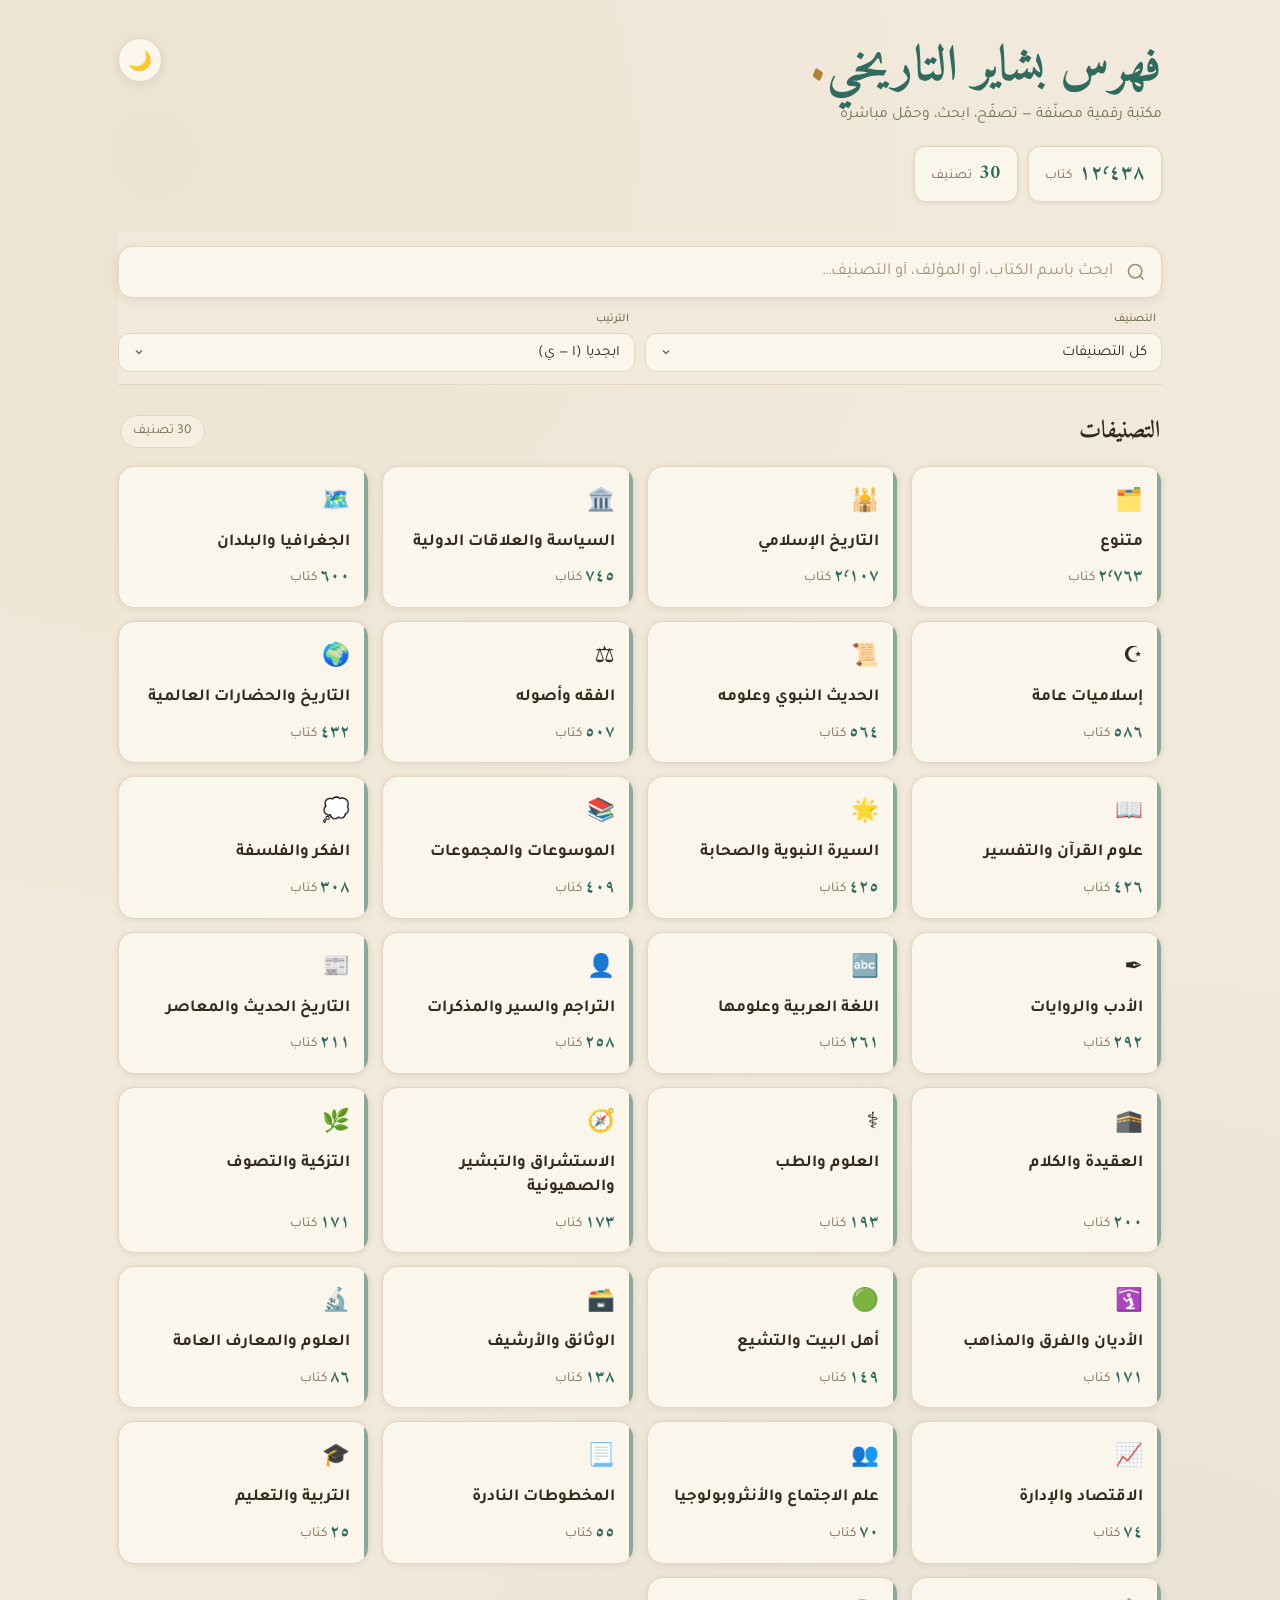
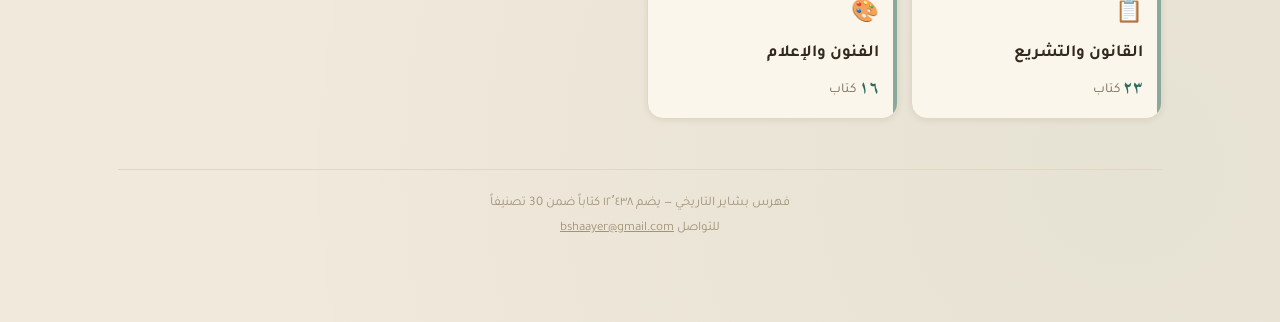
==== commit 9df347b7: "Remove direct-link stat box and add contact email to site footer https://claude.ai/code/session_011j" ====
--- a/site/index.html
+++ b/site/index.html
@@ -150,7 +150,8 @@
     border-radius:50%;animation:sp 1s linear infinite;margin:0 auto 14px}
   @keyframes sp{to{transform:rotate(360deg)}}
   footer{text-align:center;color:var(--faint);font-size:.82rem;margin-top:50px;
-    padding-top:22px;border-top:1px solid var(--border)}
+    padding-top:22px;border-top:1px solid var(--border);line-height:1.9}
+  footer a{color:inherit;text-decoration:underline}
   .fade{animation:fade .35s ease}
   @keyframes fade{from{opacity:0;transform:translateY(6px)}to{opacity:1;transform:none}}
   @media(max-width:560px){
@@ -197,7 +198,7 @@
   <div id="loader"><div class="spin"></div>جارٍ تجهيز الفهرس…</div>
   <main id="view"></main>
 
-  <footer>فهرس بشاير التاريخي — يضم <span id="ftotal">…</span> كتاباً ضمن <span id="fcats">…</span> تصنيفاً</footer>
+  <footer>فهرس بشاير التاريخي — يضم <span id="ftotal">…</span> كتاباً ضمن <span id="fcats">…</span> تصنيفاً<br>للتواصل <a href="mailto:bshaayer@gmail.com">bshaayer@gmail.com</a></footer>
 </div>
 
 <script id="payload" type="application/octet-stream">H4sIAKj3GWoC/+y96XIcSZIm+CohEMndP4yEm9++/wIksV0zXS3bWyXbMjsyEuJIAAUkcRRxFJe5v0DiSnRJd8++QSaahSAIEBkESST4JMDbrKna4XZ6eOAIklnR0pV0RHiYm6upmampfvrp/zvxXbmxPvG//feJq8vr7ev9653W1RG9eHHVv/r5erd1vQ9/Xh1fb12dXx9c9SceTOAH+MfVa3bz7lWP/vKA/slv/3B1enV01bt6LW4/vTqj37/Rboeb+TOv99R2j67Oq6boHfTfF/TDY/w1bWif/uigavuYftenH7xl37+ibcBPdq4PqjveXb9U+3d89YG2ssW/v9663qV/ypd9xR+6I34vJMO/v7jqVb98cb0Hnx9ii9vVi1zSbw6uzuQzaQdkm0oX2Xtdwh/sjeBZbAzoVydU8Dv030vx6EMqvDf0bfdRhLRXVyfQhnjoIYr5SL4KHbX+9Qvxx87VL/TfPdb7w+u96232nB79zXElmvf0z0vxgttXn/go00728dbX2sBVDz+ht/bp1RZ0QTTXgxGDHom7YCyp+OlLnVXyPoMhlCNKP35DP/ib7Dl9rz50S46YOeZCveSLUoHSZ/Tt23mDp1cf8ZFSqy7ZD3W9gu9PqnFHnVeEef2StSC6/QLeU1UkKkt87KV8earZ+CGIobqrhzLvy9lDh+YA2lF6Q7u2Tzuwj292XHXiBL+4VLuxBf2SCoD93tLfqqfPBRjLg0rbqRJd9cS3ffz3QGnfmA1c2P3rrUqQO0q3r95eXdA7L6SoqQbTsefDTb8/BplREf2PBxMzq6tPYC367wH99c9UDrTNHhUnFVD/6i324q/0fekHh7TD9J8T+slPOIHobNuHBYd1os+Hjd1M1yKYLC187lvswx5oKFVUbbG7+ivTPvhWyAjvoVOb3nGMv2LqA5MbJzi8xOzcRrm4tD4ZBiEhJCRdeREEUTTxIIry//GAvZOY8GyYt/hYQjdp4yctfC6+Vx8VQiw38Cfvi1yJW0zyoCV8Fs6uPltZWi1nJ5fnVua++y6a+W6pvbm+ubT4/PniyuQ3j/JvOuE3j4pv8g5eZ/jfzjdhIP6kX8VwPZXgNbFuox/m+F92Q4r/ZTc8VNqh/835DfzDh9gsqZ5Orx3Plb9VbubPVf/E/sgeTkVWs6yH9M9CeUQqbpN9zr798+z8xIOAj84h6NU2qvUuXxlxXbnkoj9HNeB73ks6SbeUwU/y+bn5dl62yewM/Q9pk4kHWSRapi2dYFuvje11h/1nB1qEL8/pnYe2TuXd6oLEVKcK2TL8gqqNmFvvmKqf0ylBtx82f2Cpp1rCl/tLqjh9VV1o0yEJw6xbXZAgnKxEV8RCzmJ0xCh39SFkUqa3hoquxN3q1zAgUgGnu6qqdMXAyKY6ys81NSmUESZdYxClQCphqBK/OiH0m6TFN5ojtndw6VGRneMc3IcZp8oIJ3UYFGGhXkRcSpFPPkIbHVKx9J/+NxSaL6cqzqCQtfmQKnchW0zoVdvViNqBR0zQ+twxhkvOnciav9pMHE7O17vhVyVjvAi/dJlGhky/LPFFQ4tv2PePa96fvnQUEJJ05QXJ42R0bx9/1rf//KN/h++/hweFly1+5tkRJ6JzfqihhtlLOBi1cEc+AyPKNOb4Lg1rDJq2d6Mmyi7EXzFy2DGdSDGSEpehE1lCYjKVy3tUbXH0tsr2ktKf1s0y4l+OfGNm3BbpJho83R4fOO9Qs/[base64]/ywxzwZcgPxnpo58kAuuesTax3PlET1onaFrp5HNHClnKN9a2uQIkwtBGsNeKEKAtcH/KnQj+RWPksJRR3VYO4Wcgb6D0uJB+S1q9XaLfvGxugsW3F+V0z5t5Uc+L97iub5niO3qr3SvQr/EL3imVc6wtHentI0zsZHRiQYWoUOyYVdekFRfOZJBuxTbzHLzzMlXV6e1FtqK5V1sqtvkEl0ox051gX1sqXks7mSTMx30RGV3mMq1jcCh7YXyRoVna3isnLQzz7Jaq530v/lDxW6Qb80EHljugAHHe2kzRMosTbigvebEtNJK6jQn0K90xL0omkO72sikj5S7KMWxu3z6rJynJ/g4kAft6z10ZG6B6bFdOQPQe/MC3Y1nph/GsUhEUTCpmAiZspdnXOKaBSD0m4+BagEULpdMqKwTibZOOBwer+hsBT/oKZ+OdLHbqpyyPbrNg2P2p5Z0PfeYH7UFLqw+nccfhdjEGwekHUTtLI/TbH1SLPdSd1LNEHQPrVzxiEfZxRbCd4qOLkH6X+K0Q6XIU9O6c6mimC38u0TvPrQyOTf7rJybGQv0jgX6Z12i1e5C5bWPTiwQ6Q44dVvoSj7mni10qu9gLIXtLwfccoN/IFryEqzAVyJEIeMTW+gX5vYgD3/0MYrykn7xDkbm+Hqfzno2RhjbgJjMCfzTb3FLAU4tsOOxNUUdwaXNmbKc2WxvtDfKZ3NzS+35ubn2clmWK/TfEj5dWfkBPqef4edLi8vsbvb55D/KBv5YfhNm0AYVJm2F/vf38Ak2Rf/owB3sR/SvZfyquoc3K+6wxAxrIyyFINPzas2sgkkiymIdpkLm8mYXJCfBpMcRLDcUoiiOMC2psrRrLdhMbyl3GcjGHj5lviU3Pj7QiXcKLnVq9jDvfgtMH6ZQ5xgmYn/D97DSvwWD58dmB8yIHcBzdsTkF1EUTerHYGuTm1Jn4SPd+50odo262ZJvv9UsDPU0rxntj/XNwrhfbV7ZaKpfEcWkuKfjpVwSMUbyU3VGw8AjxMuuzr6lMxBs8RadpTviUHfGYkHMKX+AJuwu/FQ5xLEdGnT7NawF8n4ryr2Pv5GxsZ8xENnXF2TuOFAvSJ4Uk4OWRyPwQgYd3YWlr6l/KG6b/lZZUZVDAf9QPwM51m7VhvUNWOWDd4RRRD98p0Rdt0Jre0h1mzcf1J8a11PusV5zs2+azWT8hPVwSu2nraCvqAqdsi2kCmi+vP53PN78SA8+TK3oB32+XNADGDs3vR7odZAxm0PcnnraQru6vrq61F58urQ4O7fOF5ZJ10YuRfvIUh5SG/eTYz5tmemFYvTbwyJ+MuVbJcRhzD6xdIp7dWApFogr/qQcPORvWEfzL2noa1xp47H/7Y89NSBIV15Q+yocj/0Ixx5iLRLdAhGKSxjT7co81scr4I4rQiJ7mDJ9gOShzBkdyJV9XYorrjeOXd1nzo6/gWnE4Sf0OCMxRR8rTBHoKRxzLIee7cAmkXzLLklcGpm5nfydVDcrnGgUHA7HSKuWb6pcF64WDPxIpBxuh3N4OWSKGLYeHpSY57TuXMBdSnNPN2bK9no7IBMPwiJXmusJzB4uFK/ocACu6Z3RKhi/H5g+wiG3J5yoW4huYx4Hhm5yBEbr8R1cAoaNahzb1FmqgmseKsMdNp/GbduQTRwzhX9VKEcjp1OQKMPr84cI56fLDrYHGaT6RqKwqniOhcNSj8o6cgdOxFFXXtCJkk88IGloPEVDJh4D2JEhG40oFHgdABkoolDqT3HaAuL2GOGoFdRT6Sj/Bs64HGyGCKdTwE2CQ2QPdQxcK+yQ3EMQ4g47Ju/Za90QJ6GOwzlknkqdP4k8P2ly8CDWEVo+Iqv1ujfssLGoZLoPjcdmdAetdI9nilM2H4xpc7emHvSdODx1Zkv/yJQpn6rxajZKeTm98bm+b8reGO6KrMn+5J8AD4wZ8OP9z4AvQr0fDqnhxVjDm2i4S/X0nfdn9M5ThTkFPKYB1bzJiawz5LYaWq53KblHikjiAfHJOjAER3zjm+uRMdzZ6Pt/FGHwc0Ryc9vRBTWKAuWCBJlHANXmXQP+9dgJehxBP8pwEzAehK9JfDaoQzLapo7JC0dXn0Ay2wK9T1VlDwMN+rFO3/sD7gMuAlJdkDym23+kb/+6FSENcvHIUzxy/ipMkGN6xrQ1kYRBV17Qp7hXqBqsQXMzW13kY8v1nlmxaufZr6McINNBg4C7ghT1DmaXnLUws2HPTFaSORF4CyZHXF2yoXyHcd+/YdIJ7gA9/g1th3+jjB9JIhKn1FYLiqSuZ/Ckdy3MGJC5B+/ASISj1oAVIw6jyfXVlbKkn5GYhCT1T6LmY5cLm1zeFqrTJ9dWZd/mMBXqeJnqqFYzWlViw1GFdT9mqRhiLd2//p8YjwNFx/+hs14Pmq+srq5ttpfa5cqzslxrL01iWGt+fW5urSyfbcBXnYXlcnbx+fNyQQbCpsrnZbmyCF/C1cZie32h/YeFcu2bMMM77Z6fMNCWcdZlGK5tPEW9ZBGBu18XH9qQpu4wCAwT/RRbB5rIdoN3fQto966WzxOcrHti+TxFUe36D0w/64tm0o5SkgLqIi2UVk+ZSsG2/IKnhdmzcR/RS/AVgpjkXUqmBW7rYsDp2O86z8naYhoGQTzpAeKp59SH+jYdWsIKhweAyZtzC0ykNvjY6ozviQOO4rbJr2BtHG1linnmPUSfajmQ6Ns4BsNcxWACgpcF6n/k+TAvEIVGl1Q+pH4zzIvktcdLxTUUA6AQ3GTp6Pasis2rCdoRPRJXKDJzwsRUhVHtmdw/6EObfHc+DuF4IBoMRGiPxFll6+1eveHbi0SfGOYgPQrjLeoqmbZJRpKCIYiDDBxKQaY8QNueuHvyUEO8yWOPbv7faCtrtlV40JEDgeBNvJNNTxHVUJABOew4HGCG/+RECZwDjEAZkfWV2afrAq4KNqM6Gpdi8+ppiBowPlgK9DbCcrfAk7zPcsRb7J8beHBNGDbsTD5UtSN40NVtE9nGdNcKPaTq1tXV/QVVD7r2R9aEAP81FexpZT6+wt0ZzccefgdY5FPTgKAS3ObY+11hr2nmwVs8KqgDFZB2FsYRNTBIpg6SJy7X44flE9QL9XjwdHOtXGlvlN8/m5ubpf8uUJOlKFwNAuCvx7KxL8GpAAij86u3oGUAPHIlBwzyK9QHxtTFNbfg5GrupFjhwlwH/0gveaHnBiW6R6mwR1IxtSCE8Q5GUOK9z3AHYmnktz8W1eNBrPAEP9AUDdHG09Y+xWNLzd5ZZMXDn6jVA4Vg7p5pABg6X9TqJj2/M/n5kefGzVU47ttv70nm+wK3iPBtkafNZC9SxiQVCZg2u1rkbBtCHphv/4Z5jmGN2eZkG+yLU1wFdhnDRw9goLvgnNEBf082NzZn2rSb367MbYhIfTTZWZovZ5e6naWo/GFuuf41UGN6SBex7/I1Dlj6h4JHSdnnAikmD5W5x340+wqb5Y93uXI5e6ki5/zLDcZMcd8E+CBknrwEHKtgf0A6FSA4wTzCbcXYAjKGY4YFPISRZTeChw1cQz1wLzGWiF0+Mnv4BAgivAAVOjFgihws2GI/oxMdbGc0pzVuBiqYmBrHy+XS4pPnk2E5s7q5vro5/[base64]/ddJeW11lCsBzKCCfQlERRfQ/zM0tU5VpwzDNzJTw2XK5sYA/o/M8HmKo/6uQHJ0E0RC/Wyl/WN5sz7Znaa+erfG+Uut2fXMGnNUld1azTm4+K9do+0Fxh9ODqvQQ3f2+LJcX4ecz6E9v4zEHs1agp1K6VGtSq9H/+dWbwYzshnxlxvCHqw9mIBdTJj5i+jLGttCkPQZPOkuWOoRcHsA3aTHLdp6ShK6BYUz8D2DJFWGLWkSnyA7Wd+QDqaCnKCQ+qSf8vwPcOGbeQagkORhwytwD2YNcLjT/RBQRoHRmCPfqp8oJAYxzDOpJ//PexZc02Ng1XGO+bGWFbGsq0XOEG4JjRUJJPatXR3W02eBSmW4Sj06GItYCFyRJor8HGR4zjAmwyf0iKTSuXkFsX4mWucg4dXBhGKRh3FUuAFhKNNOKPcwm6uDONYiA4YFTMgCQIgjwNHX9I73OMuZYu2BOY/XsTNs5Za7lHvMvV1n94DFjq4SWFBfAvjezuEA3rLnn9APPSOtg4OGpP1ywp1yPVBmnXW8CPwhDAbxqsQMQjgMHUaXVK27rRhBW+R6PXI7y3OE3H5AoL2X50F5DXWr5vspUluEBdJgMjNtGpE2SMM5FzIAadCTL76Vx9K/ncXrbxmWYI6ZmNClk6x6tnIoHJVD7gxOSk6ERceFgBZ8MYKkM44Tc0Sh+1bIgY1lIWYRMFuFYFoC/[base64]/Ox3UllwezOfGx3UlkwuzMf251UFszuzB125zariyzYU1UmCD1Dkt70HrNHDq5fAo0D1FB4h3DV8+v9m6STxBaZlJ8sVUtfTm/HSaqSbdi5Kh0lFzbXYWUdvfaazHfnN9uy3YHsJChAoHHSa9jLN8iVtssgwOy71wKVCQVA3yvZcztID/BBZNS9RcQgJotD3v+WzPChw3JgcmbY9SmceWYGeVdzRvmGsMwpiwAttaooOdss/CBPtcpobGmTXdogMTkOphJPMpNMse2YBKjV1HuskVvWpUNJ3emo2PHJ5acbY80Za87NNOfPLtU5YQwhoqw3VHHvc4IJa3sDvqSDim3iI5bgPmhWpNrWg4cqn0fbc9NjZenkTBRtFUzbrt/zPMVHNKqkTrtut9Xq2eQ+qC2UrjkGImnBi4REqwdsDgHXwB5Ut4Dp9Is9Q+WOKusMXWLp8COD5iBKC0jXC1PjwX2Du0z9WdzOwjCOJYo30ZIPd+hoXzBGOhvfb+3r2kCX80/bAfGMLR+qzEUmdzMQ/tAb+OTvO9P/3A0C11j91l+auF5aSZ8/unrPMxNeSA6+q/9kmR/bWC4duNF+bcSAzRSLhF15QYowgXyjUE243cEK0YIW5xNSsvUa13a9MZ9EYlZt9nEMTdk0bPk9F8ZR6hJJ7iAsS6Qi5XOW7Uvo/wErECm03587axhBdXus56gmp1Q8UUdXb5Dm/[base64]/8h3bKxKSFREGTc6SCe6laBWdEbzKwi6KIu7EfDXKwYyFgOIIQQxuLyQf19iiFAM5O9dDDGKIfx7F0OCYoj+3sWQohgcke59fN2LWupdjS7bIAKIskCeA6mRox4j39Gjf68qGFRDoFdVbwAuJO4Jej1UqUwhCk6j8NgsNesu93OXdaQaVGKQIxK7nSwdaw9jhX9/sujjhVxmOUsMmLoaAbFVa7dDGpqYehd6kgHrSLWEZW44H8eWKA+PvGqQsL7XEiymojDHHjjtj7F4GdKubwH1BGvlkKvE1SuqftuMNR9vx5Kd6guXy+vlPJ1x7N/M7Kw8Q0C04A2QdFmlC+AMAmED6as8RdqRXov5R5AMlcRhpk34PM/ohM84d4NdQ8JfVZL7DTvDcS2b/PnyMKk6//2ORU51EVoFImTjmZN7Fd7bEOn1SxgpWQLlnFe8YDxqx1e/suLpjPDsJYzbNqOzBGb3fXG4U+qvvGQBH8dyo7ZOT1ZXFzVsaDPlOr0yydo5dZtSpOwFHkf3WljKgp3bkKHvkvcOGUR3GBMbK9twdQGUx/[base64]/2tLFPDG0EVfrVhj7vU3Y82bJAEUsu4s0YmQddbX13xdQabWA1Gr41KwUlbWbVjE7YqshO4/oaMN3CKQ/p5TwQKlVs8uGBEUoWiLXgRBHE02M/QjReFzF+185qB+0SqCO0NMql6xjvegBkvF976D2/GPoIFYbF2YdIeyshEnAKq0SyMuYuUEXqKJjzCNy6o86s+ywKigib06FDXcfzWiAbIyUq5eJMCdmUbel7lkZTe1bXfzycJGuV6uzZTPF8qni6FWHbvJgcsjZtXOnooGifkSeJKAENZtVw+IWXgnqbvzXbvrXUU/VDOQdPUi52bF1W6TFbLb5LTU9YvonpeGIM3Y0vD7zaUnn68XqD9Yrqh8urb49Oln7EnB5DFdfv/92ufrRhGybvwjnfGfsRe4b8y2Hz3bXCjLz9gPrqT/XD6bnf18owIr3/Ta4mz5/PN1IUi5KIAW9fn6wmfsSc568l/LzY2F8jOOCgGyuc5K+5/KOtvmvrsBE/YP5cbm2udUD5ivf9hc+ZxdACvs96uftQvgffzj5tz65+wDTNN/mZtd+by9gHXzjwubawM7caThUaj5+haO/hpWB/yEr4VNihY9/HlB+46Abf4N+kHPB5ZRH2youY7fdt3yzFMyU57QHuulGBvCfhQPo7vOo+M0YRVKmVK59nVsubtFnYZTiKN23AyIID8hUHt+lu4OiTyqFXnS6Pf1AZ2hxmoAvE/0MRjm9UbfPfJldy/8srsXfdndi7/s7iW13WOAs0uxU/CZvzG/UVYV1UJZW8v68Sm64PqydjxsQvCB2tbCxkpQ0cdGJMxu0Zos6BwW+gW4LUjsbvk9bjU4BoCMh23yAh4FJU33LQe+GkMVnNt0YwpjVtJ4e2CRlRvtSlP2jqANp+qBfmyC0qf0OvJaMdT8RmGCBoHZMPcyhPPtCbaxUPfD8/J2satyjC9Mzio/oS/xQJBcn0LRvjv0BjYQSxjo/M+5lks0FenQAx8p9CO9ft+grVlTS+HFa9nuL6qob4ypgljUkATd6iJKoP5LGJEhnoUOS2AqP7r+V44d7QP4VcwbjAN+ENhN/vclq0jUQiDENvNU6tXAxBzX15+7Wh4bKreccLmFOpCBo8hkL+c/[base64]/3rPeD4Ac7YdzLHHeUHM5Oxxezi9PqbYGq4ZPQxLSBYAAZlxFvTT16K7PZzxGdfthjPhWDCPcWbdgQ7EuTO71dkSTKrns1mYEc6lry1V69g3UBwOb39k5Idjsw2O1V6EidQ52xHv+KacfUz/rqnEqoqPLBHtJN9meJ0yX7CengKsOUToFwSsOVXyH22g3TTnMkVyFA5fy+ypSHrCRBUtLKAVEUcqhtZuvsp0IHDXXkSVsw/gisEqGCBGv5Ue6x4g7dMGND0GW30UqDke8jUdMxJrUH+7+gnr2WCmUY7cgnaQEe1VzFDSTaifa4FjKmsL2T+pqnMVcB/2P5TuVE+3WSw7mziQZhEmV9hjxgY+v31S6WRP5XPyoW5tTaJZB4CidM8HNDMDubUXaq9Sdprq6sLmB5Xlitzc+15+r+Nch4S6SB9DulwMY/uh7m55fazso1JdzMzJXy4XG4swK/o44M0dT8dmIW3TOKRKMtIRZkRZkU88Md3uIelym2kYknFTtWuICPsDvmyuhNid8IvpTsRdsfvfq34a2qzlm6VYlFHa1PlV6j/fyuuf+XtzpFtkq5jP8O2A0U0+spedZ+UA4wyp1xaBNKc3y3Te5+tDO7mK+SMOcKaPDsj6CUB0/B3MzPQvQW6bPHsnjDrfBMWg7ur8/3df3cjzkPUWfihpCtr4w4ijf7WCDoYp6KDT6lE55t2kCWpjaKDAWfCoOObrQ3VRXnAumf+FKWDSzWcIXr3GKGSZPa83y6GhHdxeWbxeVl+E2bNe3lZWWP3O85CEVdo98pyuXEPIYufn6zvuYe56CH9zVKz/r2C6ka0Qx9GwQrCGXR+92SB6uH6etMenrO6BqNYvPlU+d06zGQ6zjxTlH40BbYmLO3iq7m5piKWJePu/wUyrqS/W1mnt4nez7Yf0c1orVl3gdH3PauSMorFKZYdXliEFb6GacrsJv3mQvbrnrspVHdlfnGD9rKhLKnpAdWJRtHBhKvpJj1Tff99w+7h8ez1KJamUMyip1R4VBmbdnBbnPbvl80qEN1bKmdnm/btAJhBR9G7XPQO6oqVDWXHKQBGsjemkixuYY3avE07+Ek4YO6/g7Ho4J8W6PSd2Vxp2EcgLbh6Mxr2rlD08UlZbixsrjXuImN2GMUqQ2QXn9FfNO3gfkVEfL+rTCG692ymXFD3br5nN547lVPxfmd2wjtM/2rWM/ATvpGu2ns+evE95b+AOlK7vKHwTrDq2ig6mPJd5b9sLm8OMbonozHFROcWVxqO7SnSKo9EcJxS8x/K8unTxrvx6UgsmTAUfWtqxnD3/f2fDrhrDTq3WMdFavdODZLc54wV47r5Pdz4bKNpF88qNph77WCSicGdnZtrammdQnRrFJ2Ts2K96WHpDOI/I1lO4pif5DafLDTzfEKXfuFxpNGoX4LmwexC+xHt4hp4choqYP/qtAqM3m8XcU9ba/+fdNWDqFPT/l2OZHqQSPaO7mdN50cfYrmj8BUHvHerqw1N/HdYV2AkbmKU3A/t/5tOj7XNhj7Yd/x/IznEFbyD5dIPjrIw3h7ujGTpi0TvNpfLhkvfOdTPGYnoIrQI1tt/oBbBbFPJja57MZJQb66vP1tcKjf4qYNaVu3fs/DPsD2voBz3rJG4o6wvtP+wUK417tvlyJyxYSr7h9Y9P8M17CigWEYhRFIJcXm9ad+gEM8oQj9xWIkQxNesfx8QHjMakyHKxAwpn83PNzYYRtnFlKhdbNa/C/RQj8KBnibS57EEp7mm/[base64]/xt2TsJ073mng8790+rqSuXY/2fY9JabdnM0R6kkln1repaCpyMafBTLXsa1759hs1tuuuy9RIOrz0pQ3/8MKUQhm3J+cY0OecNOXu+NxNlAZJ2dhWb2IH3+fzIE9GiW5khUEKNbx/LiSmMB7iAKfTTHZrEK/h7xXotNj8fYx8tR6WGm9nEIMZ6gETsaz1KSi9H+vixnG/uWaC/ORhPZDrJY9HB2ttxY2FhYXGvaxT6rtj0SqzWThffW1qkYG54EaCfeQVmDUXRQzusffiiXlxeXmnbwfBTea0KImC3r5ews36X/sVxoiivGuPERVPgchSwD0VmEc64tfv+9sCvwqL+ExcNwaWoqZughFFMYTQhX9H9zeaNcaAwLYmlWULx8RHtRKnV2BTbzp40XUcgGe4cKMZK5X4iKdeUPi6gRG827eT6KyRXLDq437ZmsWHu/[base64]/EKBQQdtPfby7QszM7oNJu/oGV1hMOZcjuaZA7B56JUSUUQ/d+X649L4fMJcZOjSJUlRHmmF8Ysn8Kl8f9ShD69w+rq2LIG3fwYCSrdgTGwH+je8kfmmQBALEJcB2MQm4QvP9vq6vrm/[base64]/YLaPSv0TtZM0SwtJ/ZMFBblxYwE2lk08yKPU1chuCzlpdqT/Ul1sRDnn5ZWnYmbFwGOUVy0BcRVM6DMMdv1YeVfeVmxPFbsSy7qSNAM9cEvq5WvpGIdxV16QPIiAuKkqQg8EVQf89ORZGEMod9uVF7StRFWYVJDSGAR2w69+TfpCTzt8KOGC5CQaXV/0wtaMQfEMmSj2xdDs0Al3gaqzO9yCevOeD1Fv2iY5ZESIfPU0q2VbzSaK7yyzeAttGWoZqle/[base64]/[base64]/FkeH8bvuoCV+ioSfx0r/+C1gnqN/GFZ/7Uy8vF7Ok5D9Gxi+eM7aVLGJ9VAr3khV2KV77Ikigquf4PFNteCxaaRzVuHCNWJKIE2jHZ6q1Y5U2YMfNlgycHlV5pUuj7PKumB0UX2/OlQ8xUiRss+dKbhdwGC9HswiOe2Z/NLCiMzO85tt3b8rBmyb1fmRspTn/Cne1T9TrtnPC+AlJXg4HMv6/mVNxrIemaxDJuvQkjWY2WyZPmGcCJVZxkma31nbSpMD8rQltkizEVRaV7hZbrvTg0wwaVw/VD4JG5pg5vtfMuzGW6pdO9V7HqKHAX0MB5x57cByJRHhSiLoSgrAGrU8X01ddKEinBqVfKhytFumZaD8tzPpOuOqyJDHitIOtGAjy5nVsE/mrgUWG7MuGF/4T5oZURl01Nzb4jAADzdiDw6VLfnJ3wTnvlgNXlZAunNhe2h+JMPFMrexUM6318u5pfbM3HLZXpprz5cbi8ulWC/[base64]/bBj5zh+ccyE5RN+qFhdvFaOPuR99Pm+Exlbu/iH06aVaw1LC38HdVHUN1/efLKwUa6Xa/Qsv1A+XQz5gE0quqq4ct1WUaQ7S+VttzRo/cuFo1RRqLQWmtISGA6WHSFsL1nOomuZnRMP0iIe7vdBoV6QPAHNzKTOn6OT/kIUN0EwJ+QrKg2tL85vPKFmQkCnYZgGyg+NQiDguBGhSpg1tjbDIajoygtSJGyVNxbThk5GftsjZSbkftBw6NdbTstSTVPpd6J7nHU2cAfPhN+ZXpAsYGcDh3dk4MzVHYbmuyY3PRU4l+gPmBPYryoXVWdNdHv1MXtVhV5ecjSty2lN371bXZAom1S8S3L7UjfexB/cqjk1Tuv7MFGKNhn+zMwTYzNcnfkgW76qVuR3uvpUoHDBDW7gFEXJq0c33fO5vPH9s1kufjpNCznBsbabK67MzDUoFve64VHXKGM29D6jnqtylxkiK7cZUbVPtM+9KmF+mPh1hWew8RkNkCpqNxR+CNqJsyrqKcp9Md7oFgvwS/42dCrLCnroiBDu4d3WQNVy+HJkFKKjrSuOU/Z07VamLiFVPNNahNRRI+occU0rYg1uZ1CBumlLSYyfJFa88YYTanK63Fhod5aelLOLa+1gPLq/5dEl49H9DY9uOB7d3/DoRuPR/Q2Pbjwe3d/w6CYDRxfjTe+xkq3ps5iHpkq5hctapiQqCtngR3Q5b9cG64KCxN3qgoSBMsQVCkd6VOObRNUa9oUQ3he8IGmSTZZ/+qFc6IJ/k4yuXy2sC3wp4sY4d1jJ3us9vYxqHEUEKsgKByY0CH5R4bPEk9hBxR8FTC4HjQ5k6quqLmyfR9I4q3X8B7jIKufdMYRSlT2+RP+OHl6n3/JCtswtjSFT7qTsISLnU8VFtY2EXoOb1Fyacytz330XzXy31N5c31xahII/kzPlUvknI0X4C+0p7ejCBp2bS8tfWHeFe5P7X9gFCbLJmScbT82uHtSBTX/m8C/6CRRiwdDXMVZn7oOfH6MBoqdbatoTel9heWPh9F3IL/tP8daQLXDJAgZn8MUxluveE4xrPRFdQ/frTgvxw8fs/p7pQ10OSBLHyeRyubT45PlkOLO6+YfVzfnn5cqz5dWofLb4vHS8sZq9gAhtFP3+1XtcEpBWkhMxHSKr+488y4F76ZlMdjFbYQck8h5XknOAwkH/gUCfEJbGfozo+H4j52DlPOoOLAkvt1IV3513zQybqaqeuwGAzqzcFP7UqMIICK6IrrpDdr1Of70p6Wgu1B4o1eenYr1r8i0jVQi54uGd7hKGc59ScXgdC6ZPHGPeR9BgzzCC7JrfYb42t1DObEjfIZ05vGq2HqNSNQKmMeCy+00X/cERJ8soGRhp0bPETCG8wO1N1naAWvcnstI7xiSR5hed/Txi8QHTPfAXApx/xBi9zSCWcIfzQmxwwz4XNMf/uxaosFAvonBS8VznFuhn2mOFSTk+VLbER/[base64]/gjEkw8iNLc1XbFgUSH9T1bxY29CfJwWhy2YUc2WacwKmZmURJ24uQXJEwmHmQQRovUTlRLvlEBGPjXIdepKrd1cfVJ6KrAnwoEyOHVB5aRwNTyQlF2tEHPDUMVQnj7gvoNMxH5hgPNvgfLU0svWFoon/Iw+0BFrl9QbTSTzcJlx/U6SvoU0SCvjtmTCfX3Bb19CFsf1CUSK00V7/erdtZgcqsdUz5pODu1aKlns61s2JqbDSGoE90zHRtPBZ4QDXQB9PqC5d4Mmh/hxAORZV09UaTRAPnA9V6VtYxpcfgsRE9xXedHHutcZkan9W6E3eoiCtOJBwnHhuGkA8/HlsAsvkfWUZ4ew1tZKjfKuXlq6uaFcHDsDAZ5mDjonB7DgCGtPbW6+uTb71aX9ZX1JugMettf6P9g5oVW9HmHodMgm8g81AHhJzJDHHP3zo8t5m9TBh2/5yllKm31AUO5/MIOcm8qfBt6dXA0B0AdkoDvlonl/Yz1fNOhUFeqaWxTO3SslGY1bc3y2A4GnOjtuzMFbeM61po1fbsSsBNotjbv9pQpFjWnwcQKqXKAnti6ccy85Zz+mVewZuP/liG76lwfrHgq+misnajysx/x5xwhnchrdV+juneIm99b+EaZbfzcTw88ykUY0FlL0lT2/y39/QfYVA/x3Aqe4jcDUgClt8Zc2FR9TaOcpQRHQTRZzsyulavz3ZlycbZ89ly1chM9U0BmvBLd1n2kZy/IjWHKtcH4jL0hZ4LMO+6E5lbkPjkPAwOLTOk3s0sqf9UdGyrNxuEzbO4qKNvI/0i+eHtgB/38b2Fg3YBGflBirF10z4SF4eZ5QPbxQnZ+Wksc5e/Cz0+T2mGkGrnH+jDfFgOJ8OaBffR30xTtL+jNtTxt9jR5RT8/EazSJ7i3ntGJdw4b7kCXaRTEk7obVPZLc4Y2itl1h9XtrmL9dxTvU6rOnK7yRW7GIvlsjvS9ziXPPnrQmDtaAB41a+USYavvVTh9XTK820WTWJmGHVeiROTPGmtmAWgpaamiU8WdJczfucyauIV+W/J7D7Entjj2K2eDTesUpklMjz1xUVku6FwT7uATHIczLZMlRKK7lfby5jrk3ZVLG+Wfns3NzfKUhokHkaAowdYu0M2lrsfaOv0SzzcAtr9Npqbuj+NAaaJb0N7lcfKWv5f5Jc1dW5EVGVfh/64NjwnyoJEgf/wiBdn5LIIsTEHyzBLrfC7nCkAJtrEiNNgVJzqUII/yCNxoxGqPR3tNDjVfRhhPDqSboXIRRdB4kIiAFaPcOZZxHnTAqX6MjbXyh0URhwFgSZqF8rcAUMFCXcYmfr9s/LLYx9Py2ezsolm2y98v0GwqM0FfguGtdxU3IBX0BTu7HQBbCPdLAokSM/FaeJpjPiIYQvgHWSfh9EW3kDP24RkshmcoT/rPCfO/n2ivvvIX+lqr7ZlyYW6tbM8vtufLHyC5uFxYmqOfPt9o/2VurR1+K5wGk082/kwHsGjP/GkhS/LsK3vfcHV9dXWpvfh0aXF2bl0kpg14px1U6tcstLhd0c8CCd2v1RGcAXL6zIEDgYz9qtKU/KVIqP3RnJOtymmGD9IIs9RAyAn0ZwiDU6VZkItI4QoFxiqrpX9LZht57uCucwTqpy32qsIf8shdGVWZh5hS7603AbYYcpGtOWqmsv22JT4D1JVZ0mketnmojpmpi+joFZQjmo9FpyVjlOwfhTvgHGt2Ybr3cKqT6md3H89IQ+9JU/YxZQgNrr/YPzyJL+PaIcMjTYYVnYbLiBsQcIzDaHJ9daUEBgYSk5CkDMHkce00FKKX2aJ9e9PFJQ9zC3/HVh7uyqfWMa5KfdjwFd37AA4/BvsCsBQeh9HAOGHMNjy6J+FjuJCfQZYqfAgEXWc1CCm6KW0sLK4vlctufJSd+SjMD6vnwqeFqWisr7L/ymfu/lPVeMHaqxIpdzDFnG934m3A8am73I03qnmPt7ICr8sV+mRzY3OmTX/17crchqRacOrYY02FbpBaysZMwaEaVBKc44z7GZl72jbCmcuYXQRB4pgPDaCzQxE1ONnRXFa2fSt/ZNuSA06MXkX1xPfgT2zlbcF0uGBEkaKA+y5G4NB5qnB515Fn+J0cqpNGYQOtZ4FyB2o7jjVakU1HSbu12CbdcV9pCWQ2L2K7Mc/2sIo5ggFp6EEZD441OAitAyApjIeoNraFdjJbYdXvjumyug/sMwhnZ6vogcj+OL7+N+Xrq1ewyig8HlVY4pyuQPsswqR5AuYX6ZGMGvubS8LI/25hFTaU8ruFmcWFr6rrdEWo6Tw9g7AouSsUr50cPtFj/pEAz9zUopHWv2FrdW7GO2NZNAPtYw62Cm0mXYdcZKZDNWat/6XFsNl4zrx+CZubvSYHeVdekCxJnC9fk9Ugp1Ske1nxW6i4RA9Ycfub5PE3YarO9dwRHNN4wrUdsWu9sjiMnuFpW8RdMW4hlk0ZexU4DS4A7mZZmV1b428P5D1hEgkP556VlKKzpDIYF/e/HvA6MjKi+IEdjjVwbZ5nbVJk+aRyaIqHZCNI9OoE8jgWNQAmO1F6HZ0qR8Ug+OG21ilXHxklrCpycJSwq87iMBfEcv8pJp9szAQJ/axQEivDBxNB0OJVeT9WZLOntPVf9OmtwX7EBcmTYtIC/arGWA2h7CNFAQWLXxB077A5/UXJF/Wi5P5eNPyiXjS8xxdNYgjXfGAEzK2rT2CnSQAbSxo6cyBQxRGrZVVQ4WsenN5gNUMPdYU8xeWqhUbgLkO4NaotBP1Ul+ZEQS/EWiJDhQJWbDBHIZmOxbRpoCut7bMRslhiWzRUS/sGpVxcTU9rgT3tOKa6agbCrfUlXPtKpdGL9ZRBi8wFFCj6omZKdH8zJf6iXjS+vxdNvqgXTe7vRdMv6kXT+3vR7It60ex+X5QXE/hJ+MTQI88OjqcqHvIV3dRetuTOh1axjeAICK8gAhekiLNJi8hR5U8s6sgBvOyHubvekHd/023dKbo9Zm2jpor1S+J3vemxAQchwqNmOM1E2TQjZbdu/B76YOZflNbm96e1xRf1osW9vSj5os5J5P7OSeSLOieR+zsnkS/qnETu75xEvigzl9yfmUu+KDOX3J+ZGxUJQU8ZPbfuCZqMQ1bEkqXHbqGr+W+Y/YOh6G2BhhJ2BPqRdzB2+kY0sI1p8Aa1xp9XlxY3Fr/jnqRJeLbhbJVbr+rxKmoJ2I1AvZEbS8x0+E5q5fAYMevYkwJfYwEYaT+JfrPPUIh0eIL5Ito4MWpwiZ5AxgHGroF43J+Fr6HFk2Ur776Sj8P5r3hUeuv6ReX9l2PJU79+oW0fXb3RTUE7gvFscWPtK+hnGDh6eogpakcVpcMRSzjifWKlUSuWMPnkXZYgB/6bd+i3PnNR3oqCi3BB0oRRjasFsDQksp+dQXPhdri56k44U9n/nfCVRtrc1stuhXaymLBn7fyhaZNul8n5jQBnSBkilHb36j39UpPdwuL6xura8wBdXvT/lA/[base64]/[base64]/7K4tPhDubG4Cn92LTI3I4Ae+pN7fQV1Ej0MEymHz2SQVZOaLrOamx22eqFrWWRhsmQ8afrbxjVLiYVLeNT4twZvTW5V5rPOsa5DlpK1fXr1psmRK0jDonsHZ5+uzdNqj8PUEO/AWGYkVw1mgTq8MVm3uiBBONnkVbSKYK6X8axIDy0rOfEvd6pKWfbuBRI0GUAjSYbyo8JVU8EceQbJaUvNNmEe3Zdq5gjkKFbpRluQpCIwS7KyJzDzvhA25T7LCDlgqRUcmlly/RB2BtRWTOUL4FO3haoBieQnRmxsMfaFcVde0ON9PPEgK9ytwIlq6+pXddGj+gEwYo6v/wDcwuKA1seUqT1lbTw2fnkqPY/0vc8RvOWkdNRUKIoqW8pwQ8eDHG6ZkmfSsNCx9PeH2krquC3RmYM9bkBZQ06tfl272tjI/2Y9Fvn0ft6GyEqXzN3EkEIXXjMGquMWVt0+wtQtkakq6mdKOG+RxG0iuLwJmWwGOmiC/A5ttltbJYq2tQ122lbRbpV3JWv7Uz0r164pFcmMV/nHWQVQSG1TKfFwMT2r2PoYT9ORTA4+Zn56dig9AK+HQtjFE4/3gakbC/pVFQ7looHZ0GrFDWHRqBXnVCIb+b0k+3zdCgOSupwmwqlO0KkeaALP/OxNNWGb3FWKVN6c6fZHDTWIupVM19mr3DWT+DNV7cTjjosKzo4kdXR3z8C6Hs5k7FzlELeyiwdXm/Qzxaqa7smBc5U68dlsZs1FX9L3IJqtuvad0qp+Amrq3LgR8QseQ9XSugQyNCMSotvosaysOqknajh9edlgtayUraYcap35ezfvJYzKKEwhqjP5T3PPaC/[base64]/lW3VeneQzAViV2QIMonHhTVy13gFrgl3uScVwDgdT2ODaLoueXlgNDfF7Fo4Po/IF5w/W/4k38XDNj/Tl/w/6NX/0Gv/4OhMv6NdvbfMLT2H1RM/9HCu87FXdoz5pfBLM+lXc4ZTk4ZRkO15pfaiwvrwC8zPzfX3iifPl2bm5tpr5fPFubmFtqLMzMr7QX6X7hjrV1OPIjDWLZ5zExzMSpvIb2KR3oxcxsz3XhZ6Bd0zbBpkmImWX5BIoaikW4C24T28nE81nKgHMuFnemtJMO5m5UJA4kLn3FkEo2+R/[base64]/TGqFvG1mT6vDe1BSR0iH7t99bMyKdlqu82m4s/CDtkSlMf7V6e4N8Jw7bkihE9WN1Zn2uXSUrlctlm4sE2N3GzS0pCwwVS1l9zYMRk7oSuAHelU1r7KAI8st6qqDeZ0xkzj7au/yUImmJt3qbFYmoTRuL59ZLc5DqTCsUAvSB4XTkHJ67S2kImRzFY0pqUclkvaSNZwPNSW2yE3n37S1FOwdku1BTzdB1gBhtjijPd4qDu6fDkbTsvdeWY1CL/qTnpyIJL7kkPDbfArk4lhFnyEuKSAedXMITXZfjidtve1VI/LuXFbt5wCxmteMPaG2yj7ULZO5uBtuHVfb6aQo+o3Rsu3eTlBusdesNV6h4NpFBMDXRMvJFgfz40iQHJCWsh9wu8+SehuS/RSJTI8oBQ8qOIWH8yQQE0NtjtZnA0DJTbDpWGuWIdZXc5d5du3S0M4zR3D8RLWZhgY9TR8GX8PpeHWGWR2PUy+CaWRlhHV91i44it50xocDrJoO4+846EONNFITTQXcypeADpcMS+A3vkAY04aD/[base64]/lpqqhYqjgt9xsbHe/1LvKFTmQa7aqDcVLkLigjU7Y/iPf5t78HCmHl5jJmAbLwecYw/teRsfj6dsfK1ZIzA5DJPRrliqGuOerE5E+dvUGysmLU12f3XmPk7HJ/lRPKJlYAAk1+Vhnwp6KXAhmiYMo3Nshd+qEVrM2/[base64]/ERW7fqLiQEOYq+BBeIV3C0dVlVVMVk6zhgGA3zndJ+gysU3RHz7jlOq+KTNJU1qO7dESsr5xlx6Ank/O38P8kcyWBV2cVLsjAO6BjGTaVIRnL8PYyXB4L8dZCDMcyvL0Mx4p4eyFGYxneXoZjRby9EOOxDG8tw2Qsw9vKkIxNxDuQoWNBhIJp+1WFxh12tBeVfw54eTWWdiE8gJC827fTdkURVrwIAJwah9qT+hi/4rUTMAeiz1z0Vcm6Oth0E9+uUmVxKrZI9TwFkDWKJOLHBic3AN25JH5LOQyrrF+FTM4hIx3qAjH/5QuMie8w9/O+6o0e4MXL42SyNu8v0il7nAFL6aKd9qQ5TQ1mA1dudr8vouAlKtKcd7xY8T4CDI54mhIqx0dMLROx36uPmJyPubnHrCrmS3Yrpuxj+fl9LOB7zhhioLaJVr73JStoDK692jlN8iQFb5HyGpDoc1Jl+Z5jVzHTCiHVssQTS9Gqyn0xtB29/k/aq/MWv9cgO6H922VZXGeYu7wv6Aaq0Q9EDjAWm3SuiR0rmTTzAY46er5BBVeKLXZYYnNXSKIbVIWuL3G8a7sM1XtjZUuJus7nNk1b7Co5f6mq6F09tdikrjIr+1aDfQLEwGLl+rElSsoZuebI8ckhmZK1tarPKZO9B/E+JBMPklTvgIF+A0Dducwap1p0AqAckVcmnP90cjBYxL4VBhkuBFDDXTftyuOHFnxqORQINFQWKzsb2x1ofqihdrxZbJXzvO3Op3IAL3JfEIanX4oovRz/XRgpkVJxxgL0/v3thnEZA6mUKTWPMs8oqDE8m1B7cL6FSozrE3Ok6EQ+FP+uQ76SShuTixH5DKxgTPZ/kwRSwLTMav8qUR97sg6RlmZVo3XzVHcsAjAFd6wRcdkzIq0lcZJfdazdOWkQSrIppG4if7B730Miq7GR8RAjbMH9VjVC7l2NbnoVVQ9vyLEYiiIrcBEkQUyt6SzW+nIqsC+XLGR367FVbZmpwURct9Nl3v9LKQmuzINXDVjMexYTt0yiE43fxYp/w8XFJUgTCOCDTqvzZCRLj7bA58MyhHuMqGkvdt7BMOvdT3AY2Yi+Q273fpU9Dym4W5CwoebV01+8M86my5vrM+UPJILE/MTZNk7CA8i5hM/fgEF7daLOx6RNoihPecQ0m3gQZkWoNXUmm0JzvW9WB7RScHqICO4LBq9f2I92iUbft4/GVk83Ynbd2E7OasQunMiNXDvxDNDCjpVi27Dq3/ApQRwQEFvPdZYyDVzdS83UkHrevFzLNfGiBXzmjxeDAvDEE43vqMXzlRCJoqhU0rXL+IYkCiDfw2xRyS1HzhWq8j96l/qG7CpF2m1eYaBb6/1S142ie7O9wCi3ADN6BwuOUJ0/QZ4OURsYXAByerGfQur5CR6kxV7xljmoxEjAYfdYbipY13pP2EwfOKSF/4lImRaedFhiJ+NXBfiLXZEz4AQVeCFJ4G5ctEH1USRW+RKp1w+t8iXO3SrUvRD+yWx3WIM0PTRZN737zGPdJuRPrKF2UvWnI/vU9s99lUY08xqSGnynU88x5SJcqG6rSba1eGEVWJBLv0+Yj0UkcyCZdsuVm3miEFiKBDG2MbBdsMdcNTfbAhRfiKaP095EBYNx286FGG6pf9iAB1PNkbAfnfqUaip0FK31LtSnzN+KMuUMdgo7DTJYqNmfkhYIuTYPnLBjIX24IC4nZEd5Kz/9LCezjVw+yXrSGoP4okmWo++olVrF3js+EOoxNV72Od8JFeGudE7CH5UabzkMdrU4Ar34RAX/6+cx2DuKbZF7CDWl/O2jrue2AZpNbm5rNyqjIOeYug3l/jnRv/qE1qprItCxEixddHTfIK6b7sm/wLn3JmEaZaOZ6lh25G1UXaJNCwcbqzZkUxbGWvJ/qmW8ovuU1bChnN+M3PbFBxCFgA92zAIW/[base64]/4tbnHw71ggCi/fyr3KjaS/YbkB2Q4/bLwHhvNhlrjBLuOORZzjOipM6STg97yYvEHaQXC5bDHYyhn6CM4xv57O/Y8Vz/Qh87JV9r/Jf6+1ZRiwrEjLDpLGACPNDvoNzjiJzCHe1sPNBh0cPUcSVgPOsCmTnlBLCNJJ0dS8TY0rL7Jy2SVhTDqA+lirc5ErIeVO4xiZUpLCzbzb7B2Hr1ppF45JTKqYah4bWJaHulWdO1gFtAdb3PFmXQ+v5e2bi8LgITlpQ/wnTbMBv2LuRoiD9K0TK+I/qsNWH7LAHIctzgzDLtAe/cPcWrkQBHFS3M+JPnaHELwVWuqOpzD47bbCG6jYX97jEdGTzZoPEhgKaEEAK/G5n9hn2EX19jLV08E1QXe4aAajFV3te6sbmTISjtOWvXBqIlSoY7cr3TxmCyff13viCFVVAMZFXOLkWGGPXeHFvbz61cCXfP9kfmEd6oiQ2NffHeDvhoxIbeq1o6xIgokHJEq0H74Tj37D/sttRu2t5NFCaTGSCJeJB0XsbBJ7AmVZzpRDkfJEpDNrqSFkoK7calCkhJdniaOIeKcyd6PVBIiIXgrYqJ/tI5Gpb9wiEBvQoJMqk7g0EsTGuOFaVaTQKpHFNmxWsRP3+h9v4tSw39GiWTMzyBUk4s2rPtkbU+4qhqjupsV9ympYp8ZvQm47DGizj+GqM+X4yGX1C5iUXJhchor3cw/j2Qd3pnWJCw2TW6Gj6QY0I86asoFmzLmF75TwQJdlZpFcd0Yr8zvR3t+6/IFJR2JuoNCSzqDJ5X/B9kH4W1CEc8kf8aWmpTanoKqoPQV7/xmSjZwZ4KigCCWlFZl4EBVpqvXt4Oq9UeVBc+9dWrCsFgdRHbBqUhAW1tQiCtob5crM4kK50Z57Tj9wKYG0reJB+5+iAc39bYNrBQ0E6Dg5Mx974qeOUT8FZ0LlKuujjUJH+iWYbtWxWH6lGMQoVUEBLLHvwsTrAfJLnFj2sYzfmeOsLKYlwIPjMJn8h3K9XGn/YWF21jUkjzTXBPCk1lNfE8uikXMo0n3mNYKub3CgvW1AIv0JP84aRnVuplwDl3lPVrlVtHDa1gMk1DIs7PXNFToW5VJ7eXN9pZzdbC+1vy/L5UVgqM+0317ien2sgybx4IoOPkFeV5ngRZpE1FyOiTrLWYUyq0CqylSkgLqOKtR5Cx8jYg3wNASny4DEO/rBgW5O13Ob2CW6blBVtAEvkXoSm6qBP/irW2mqUFNB7JFenNUg/nXmn3WU0LVaocxhk//CxI/5PiD1qhTdR/D199BpcTTEbpATvhvABSmSAurbqE/sw4oitQXA0VCkpPpgT3hIWPdeihykfe4CfIEMiypzL4SlXrS0JETDN8jgf1AMqzeg8m6S2EZFRSU1ULVUYLRS62TATzKn78TqRqB57gZXkbMJrgysQ/0KGGtc03WHRCPtsvlOmLiQjGqxGAeD0jkuGduV7XImQ1Ce0tzINyWhmyfiR7zW0hGzjnhdgCYVd5M0CpxZS8Z0jrtue66TKclHHY3fqFtfOLvbkAzaAGRwl2fXYyg5OqU6SVP7oyrHyqxE4BgviBKqe0jUJnEck0KtR6uEE5k/CsC6P+ojBxlF4IuCka7uRQwhhPsP9J9eXXwr4s7APWYlqzVy/jlyhJ24LBWCW+iQtE4tsFVNEFLwM7KdMG/QDQOSpyILOo37rD4u+9YfCldp0GQAvfAMuxwSBq9WPpPWhTFqUEsATwUnhkGzvjpTgtu9IHf/kFscOIfQEB0p3Whk7XCnYgrcYGSr4EpoEbGJQ1NYcGkH9zaoY3m75E3G8h6tvP88FvhIBR6O5T1SeUdjeY9U3nGdvMG5AsJU6waGsqr0xINEC0Dav/M7ZdafzASZ5A8tgtTdzj5m1Jzp2BqAcsHR+hNz27MTlXQMYvT2NWMReI8u4wv4/gZxkcEWbG6lgEwPA2lRQGIa2WvH5eu3jmN1jj2F8Mdx2I4sRJVa2ZK3X6sX9zcudzsz/17HiP/Dgyjc63Vfx8u6Rc4ZFJ226NGn7+0sJ5QW/[base64]/NK3F9USmb7iuRojtina6jSOrum8yjOzMFJzb1GW7Y4ENmYUzTIGoO5DHsDv2VycbMbWM5ABZ+uAQk8U/[base64]/6cswzo16wflyK+rvISYWRVhYJe8sj+bvWBhsFRVdekNiR2qQRVObqYuA33GO9epCRLz4oq8cZvaf/zSVbT2pW95mKTVJNDVqYWjWRUxd4PdNOPtoTI0+2pjRJU08udKa04zPy7LpkuQnTly10Ip2MS7UH7ALFRB+jjqeOSuiq/VL4iwwbtGBGWNvGxD324Dgc4PbLio3qjcqrZu60vYqC8JDdZ5kgOV/j8IJkcT7pYdqq4XaaakZ9NmwKcD6INTCyn+uS1TYzrXEl4kc3MNhfACWOBLW/[base64]/5VGBpnjoEpc/uUKyt+eWF9SdrShWoVMlwYedexhrJmtbsLiTr6GMaf0upvHm9JxZBiYPaYkyVL4A4thVnaSuJ4xZMx22ewYtYMO7d4Xiv9/iuF0MAcI09N3VxP3a0GzTcdL29p9NoaOXF1BT++gqcMjIQD4lXIi5ezVDRqYyrdRhQ8cL14/CbPPimgLWAClupr1fA53Bz4Ui90/KWDWyg0+3lApJP2U5b28v5pelWIzfKWMPGGnaXGmbTxY017CvTMMwWfQ0a9EKeiiu2sAqSTvI0a5EiyLjle4z4+Z6k/6RmMPxqH/T1leQXQb8/OIOPHfBhwXpPL0gSpDWapCb0cE54Oc6hfdjr1lOFdQcQzsOrduFVu6rVqiJMp21gp4/X/rHVCxUJ6gKx+mIbKkjRYVu9wBkrcuPFyAmWN4V2KCiKlEw8KAr9x2LZ6LM1p0dHWDpmtZxnYDvaAfx7dXLETF5cnSxaueW5lbnvvotmvltqb65vLi0+f7644hzpmuqw0kGYOiz9TmeQR/dRYz4SKetEY2kdcCI1Un2Nxcw03u2Re4lnx5fCyGU8H310S2G66ksUuOTM1VLIdAoYYOohodG2bJkz8Z4I21pxLtuVcJvaE6rPNvKDdW2y2ofKSmWxqgzwNg8sRos1OY7hxFFVJnkrPuB1lc95jRo4U1tJOMr5vo8Z9iLGxmHTP5k0x1efkDSQnclljRJ26H/n47oMC/[base64]/hIV+NpMj/xpSQuolBEM8HQLEhy47aW1zdm154Q3hxEx4PoLhoLIdROu3fjtsT7dasLEkIHVXhw0zaFyi9tzpTlzGZ7o71RPpubW2rPz821l8uyXKH/lvDpysoP8Dn9DD9fWlxmd7PPJ2+iyIP17gbsWE3eXBjSRxCCF0VwDtBs7rEqnBX2kRf90VeIJCzk6pB9tnf3se0/Uj6J/J6qVOMpM/0FuUGbIS1XJ9jSWbII5/TkcrleLiwuBOOR+kpGioxH6isZqXA8Ul/[base64]/zH0PsnN/OEtjeY7CmX19kvEAfm3E+hj4b3sQkTID8LySxfavGca8ed/9ULi+SYOJBERHHr6qfv6LzFRbNFzwswaql77NScXc7T3XUfZgPwuSrE/yR5jdx++KJHgo2ynzffcKaQ5oyNsdosT6v/AzqNkNCiZYecfdSCSE+/KliG+thUfM3gHXtcbT89RYQLRq1y4H8+Zg2sVcRUVWQQADcw/5efbeDbX3QJ03UzlJY2dJC79gHDkc4bclc34sKW3jIWNoGTNsgSMC1Hxd30bLu4kzAiRQSfe2UlNfi5WJcEZAmPyrsW3EFY3MZCq/2WD1H6QVbmecbACAhwyDRW5A0plX+iR4qWC5/WN4gkawPS4jRwiVWqDQ6hJWgIfPazNXQSh9ZbuE+/UYd1+XVki5rsBQGemTisgqR8Iq5W6Jcyr5RCZzlbFzg1vOCxXYMm7CKqOyw12+pMAcToo3N8Zo8zjzxxjPcLtxt4wkSKx2E+Auv5EPVAHelKWQW6UNoIX2zoSxHf8JKYZWXNNj6Oo2z8hpCtY2XTfVQrhS+L4ed8eiD3rHqSsAXgASxLC1RgpKPEfJ/AJD8Hat2UpC185jATIqywmj7QKY4ymklcAa19c/1OG8axJO1/Pad2qTFxCLlSPT99qErIWfY/C4WrQROTLF0vGPxTJn1oNe6xam5D0cMNh/P+b0cI46hqGNRDueMjgXOakZgeM5WoQuZHYn/mvyqaiWDMMbyVnFudPi1TiIi4Oj7Kleim3xPXdSerG+sr6dg2GeR8QBoRxSM+4Tv8jezxjYPvb3k5hvY6ectAdBSwsm7el3fGqJXtT62HkqrcJRGrN8uppsOXyvbGUqLPBTfmYb1UBVyKvXzZOjE+HrROLdOHl+/YPl8u+ZQCjuHnVvEnZL4klnlgjn6rgxBdVRkBLFB7sxg+hGXHWnmktR3wJd55qz3YpNG37kZytDJOE35jn7K6W45rTI/ErawSO42q6fIzMk+LLqsqiJWym5pp0w1Ia7PsF4IsD5kGwG2eiRKM+LR9khJU8WMllPUG1zMX+KjERB2ZGwOrjMjVE7X8ldYKb9DzUzaKMtQmmipHpW0bi/[base64]/0WPROsWS+EvaRuUPzzd7G+nboWvWnhXKjJGNVGatKM1VxRFx3YaugKvCaKQvYyZeyODtkjzLFkEaclWKt5FCz3/wM1c7kWUMkYGt7Ed+EiHpBwkTwmJMkT7oecHKiL8pVOkrsSZYtZDqI8+hMLBBy4UhLGeJ43G2eauzpUydU0mUyZ+JLXXa0a4x/FeOxhXwcp6zeKHpfGS2BLFMA98LoDVvnerBlkYrK8j4OKGKyRlTpCoWHIshJWVBTE0DpQ8egmBhNDWs2FirzSuU7M4uU7PAancdIZFbVnJWTDW3q/arkoaxHe4wn5QMGj/Yx4FyK0ovgA9wzKuDuIgmLMW+DIGz/5Vk7CEicwR//17/gpfMlq1rcB9hR1wvuq3coEuGJcmp/dlgdBMyl4y+BwdI+uiEPsJwTZNkxSH+Fjd2mW5Xqj5hbWl98Xq6X7dWVpcWVuW+/W13mJBsTD8JI9YzuVkweh7TVnlXYd7vK5oTcFKTb28MDy7bFU0MY/xO7IGkAIGwLZTqAaCNTEiuySU/0OhyQR8FPpvmwxXI9ZWaMpEg168Ng/8ss5hgHVEGRuVKrFh2EkHp3jNVfKnw/bko/[base64]/ME2x5sEOjoWgWLms4n9yd56DXnDHZOpFnBoOcIJpIrnXXjHrifFrujW0S7z0H1kWvRGZO2hL6tQjggw2NXVk9sX34qpKpFIzOjah5gMGjR4Gnpfj9IJIMlCqSdTZQjx9Fc02fYdnGG1+1t9so0zP9MIsHpozxr3r/naf0997QmeMSzmecrOqewf6C9LPD7ANfcncZvg+j3gWfyIldpyhOKRHZg2tMvKPjE1QZctTEIMduyzNqiduCU83Mwx08L1/Ah21AOYuHq55OX1dsAxaGTy9yWsSYtPO0vlyrNyDfCE9O+5J0FovitU4pQbsuSc4OEZ0FWNF62eIVpk/wRxdUHyKJXFyMI8jCzHipzc/r3QxSDh94zoW1NTNrCb8EtP/mbexFALDDjsYza9QH3gwEPtXSjUqgE4EGrEya8xLP8eqxzavKEsmfqtiK8fIu9JZa7wA1zPWbHVuRPlVlggV1G6XVVSXSvGwBwmU6oFwivINUdPcKSGz0uTmUe4qdgqZ1g1McSGaRCgPHbW7FPJdkx0WreOuUBL7XYWb+2hV+GTdOAJ7zEwzbyjyyWO/6912aceFqPcLNkw1anl/dNsQCPFXeFsmQoVm1AX/VQ+ZNbmMZIHsHCmZLSoQYxQ+zkUHO8ACo5Cvo11rGT/joPJxEsjMeysVgiNERONiGiz39zi2IDdYqFdPlt7NlO26VGAfrHQJu1yrft//PF309OAEYuGadesSxmFaQJlKf9p7hl9mfnVpdm5tepLKqluPdNx16riSdSp270n8Qz7GtGX8RoCcse5y5pu6M3eMswSDUNWR0ztfdNa4JqTlewetvNK66nSP6NqX5ZLy6j9iuqPxT0CcYdjcY9S3GvLs+2ooch5Ks1tV0Zyk5XR4Ge/i/Xxjl4n/029Dgl+W68T3XQKm690J4aX46VaJE7iFsnjvMUxcNu80DfPweiDn30A/3tOoslRviUwPdFuwz+045ZD3SjZk3nc8zpuS5LQOdxtTeRYpae9QJihLOVxDuHpS8AQt/B0C56OHnzyARCDX55kB9WkCzV824AiIZEWkebbR6wHt9VjdEcDJWi/UtE2Nxkf9aj/gWXsfIGCb3AwFtuvVwbMIQKVTCSDHI+xW0SHW2y68/oneLaGHK2XFtskPS2H3TTPJh5kMo/JeOTJ1TsEsve1uQCuvZ0KqKvG4WCxQWxoS9I2nmNEnZd4vOA4Xk6EiWkX+lFxkZoV35c/lItrbUyhlbymN+8adgQTEiQajfWz5sntjbn/[base64]/VahbmhxOaD0VR0+ANV8ocBiW1O3gLyQhEf46ehFESTLxICah+3EHFRawxmgLCJUQ/F/1SZA1MzztsoDJEBPFK6qeYnWx5PP6zatV5dFeIPnze9dynRcBVSlCrOfhsn9Of3pgLUkVqS1nDOYArpdYBmfbtS/oqe+QfRrZHjokBdi118BqwBAKLPjIkV7i1dUxuHMF/u8CQ1dbLZ42/[base64]/I4bqoWFGopue4OO/fhfHiDKc1MFKM1Vp3ZnU9SKNMgYcUZmCv7mjUbXIw6trHIndtAKn8uSWYqGvNjcjaoHKv+u1S6/jMF47heI2kq1zEdFfJMldLFToPQLtnhp3NqpiyAorSTcpQKad03frR5zptgfEuUvDQnkJrvn9HqqRh+LqeAGzm/[base64]/lWtnRLYFM8XoaDp7E1JtTqCYi68ignfJBrhVQPQa+7oml5APav6w2Bm4p4CU4qKc8Dwi1sIpUeWK/[base64]/ifEl9Uehg16yNMnAbr6OJibQ6NNpgOSuMGj7uoWpbJ94Rb3zi8XnhjMOICiQdVNmkSnyx6V9yF3WYqpc+GvlCL9arpnUabJOdqBlC/6GVFmoejpAKDJkDt2DBrqhh9jQehY355aqazsSDPEuVBvYr78Zg71mN0hnuyo6fi+MOvGeSUoh3FmusqW+8sFGuPQGa+yx0/[base64]/njiVFDr4DJYRKQWxC5/XcOqeSqauOMog+KZZpFVu5HYYn4nxYweqgtqqsiCM2+ZyQLzCucZnswA6d0DRLicTzzZH48LKn8Tcq4JR9Y+Iob/NvAQAbSTJJZnUTyoHDPfheI0oyvtLusDowfas+HHkbDR6AVdVrXlNNdZ+NQNtKHbVK6Wgs1Juye3Bi8zJX/AErtbXOqSFFfHOZxf/aeoi3eCoug1xVl39AXbOMAYrj1dyW8DYeCbQ+yvNffQGgHDZ/YGtYhnv5+weSxPqjtiDTgSxXT7aAcf2CrgS4SasjArU9ahyOLlq1sFfWWMami9DIT7tM22ez8yaZJ89TXKR+OnAOYryYp7jFX9XusUdNK7RWfenoj180Xp+9WN9eUggCKfEmcAuIafWlrK7YGksQNjWfjsRaHWPTD0qizA1/V5tw8Vtx/xlz+0k2g7tXx0MuM+8acW+WqsZpqh5uXSSFzRf4+0BA/lKeMMb5ll93Yqjkdngad7kpunWCc/40UDDp1G6UpH4zWkgkMVhqqVKnOHvedhSu4feI+B5TOB7AEOYXDnfi6xWl4jTqcUeIKNTjh1rJX3dtWntPjYZHlXI+1ueCm/5xSilwoDIrdH9pHa/kBwtOxKrhA2BlXQkWE0BtardPgp4668IGmY3udYTcVuQlIn581gtZfHk8TO/vYfPXI/NjJzeCjr1ii9e4+nweKZ6rhGvppOhwyYIRaqYxageAH0F8pdalkO8EIL0jXOs9bUJrGHsX7+RK6Czz6/WMcVuQg1BozBGQkNqnxo3l4fsZuDse0zjEMTO2g8Jo4xgbVKo0/exVP3JadP5symu7hs7tyJ9msWSEMe5NQ8Nk8VHh5kJ1GpzWSe3Is8bq2FX75s3iP49qLFdr6KEVCaIsy50G9VboO3iKfqeUi4tZq4uxio7BthPR+zoC3Pri3Nrr7/VVOm69pSamj5/BZHV884r9rIfYiWxxZwKu/ajN1dH19312br7tpewhq2RTO2VzfiF3Q8XqiOOTaybJRFIKzPfEECkuoiTLv9ajGl9jls5nOzWUUKKyrpiWmZ5lKN8VLPgnZP8rzT1eY3IVulME4lX7ZkI/kFy9VQXJqsVs4dK6oL89gxShHVCDZyGMsanUXHkQY0gGneINlO7l+Gd6icX7k8GY/XOScpAqG9wiDtET+XMsJ84Um/Wz20uLWmIitsYbs0Ep07RUGu+M52WggxdUUA70omd6tXX6x8nPgoQfptWKGMzRvZvt8y85VP1m15mEIH0ta96Nct4UY+LvAhzFUXLbdB+/3YZVk7l4S49nRmuLDI5x/DO58P4/GsG88jbTzZIAF30gdR9APZtZqCD248MFnjgbH9bgqf0lTir9eh0WU55bJjxeshifgdS+9TAjBJQJJCltgj8bDN3HjJSm4UnFfzkkObc/5moriTKTt+nwbvw9Ttt/lWfzZeqwqRIphA/slrPiKjZc/i+wcoqwGPC5I2CYqIJFjAMqtr34sgl21IKG0YFnZXMSdKpdkFKt2fBIwdTxf7V59EZSVf0q5/Qa2h89dzk9w1hIirmsi0Pxzz2HWEyKvaIfZTJEp6MKwR4DZ7FfP9Ic/H/0lDlliFOOqXSTWUbGcD2lkND02V7DTlL/LXr7jxezWclF/CO1YFeNSq70q5PF4lUSWQLsv1hcXn5QJQPbXX25h6s9leaj/ZnJlZK8tncmZVCYmnkHwDMIUPAFNAyMIeoOsMZOQZr+dGPzltYcmFS9mvn5lhc87JYxEo32ct7DvKHoQk6FYXYZxOImVtubRRrvywuPSsLINkpnz+bHN1fsMUiYbtE87expv8UOg6n6+zc7M+NdG8e+/fG5aq6uBg9qDjGvZoSstf8cbStb4AD/[base64]/6TGPiVclfjuJjvtKqKQ1DMmqfb9JCzYKd5lleTQTPWeJuA2V0ASC1rXVPQqGNhE6yt7ENFkacUthJ1rDy0cHbNplFVYnpklXWZ9iizZK0mg/ObblKkqYZW7iYlovRxeYu5T7we7UuE4IuCzRjvuZT++grztstKK7ynQyKTcn5VUKCCAMwyQw9YHfd6tQ6DgLMwPbbSoDipQ0fHdBpIfUfI/aEV8Sm6vhhAtxZ5lnZ15nqZ7R85+bXsCnU1NAYOyG+nOTWBhtzTUuL1ERc12I40yJWRzioZAavKkWoBlAGcWk5OwGmrkGOkJW4MxmQNlWxawzBoYLX8WOgp1R0bDTV53TJH5Pq+ALFv+wxbnlx40OIFo/f08EFFrIDDJ9ByiDftoc27y5EG7LNDtB2Orn7VUwiE9csM3snZVXpwWyq/CYHBp/hq+293/ERhomMhFYD+nmrOJ1nyxq6QAmmy6kUU2vr80J+/WXjr3kzpNklTp5O3nE6DN6+Qz/rrH7pev87XdsuXr8coN5dFdJ+yaIW/FWmwuuWhPa1xWl2Cu+fSka8BOYBAdAQ2cGWoXiKz0E5T7o1pq4JHoWHFjUjfUJBY+kn+UIdCPtRCZIPt28Ji9UlMGXHnGTuBMe8H98II53fejoOc5FWYK0gT+fP9ijUF6ZgEysFieUTm6CNkP+FL6Ceo6yOe3IexcJw4NKbHOAJivKDqfEUqwbL77TI/SF7RY7WqeDQapoNGlOFgtCJBNvGgEPn0fZbH5jHjkZajbycGYf0gmeGCVLUsRUN/NDXtg7BbXUQJfcmcyEef489fA4fQC+FrPauIDM7ppvISPv+IMFVWehfVugeVeKUrVEnP7IuTCgdF/chq6u6K1o/M8pj7mKxzxtxPmLx3wZSl4RIyRSwAisEu0VGOcA0TN5xl9HLFmCmUZOOp1EK4Zo4ym9oEy5WeZXXJ6gMTSWVqoGPxdMLBCst1JrtdeNlmhivsmVupTNMud5ye+DiVWbyJBmix0leRQ6ckOCqEytsYIng5xK48QIk8uXFTepbzTQoIxzp/sdQvZft5HEKKF/0hv3hoCuUjTMv3zFjsAeoVVquWJFGkxuMBrlFmLU3bAyPq2dGLICaZijpAc9Tk8xbWKqxO24yBoo9FRBGZti13xzd0eX49tPt4yoYvFsMI2cm2YeSExA4mCa2QfO7CsMW1+/CU4lowzAaQ4kchxQvpspJkYGYB1iBqx3FcQFA4yFPZCKBlPoq9QO6rBlLKaLEm3hCH0eT66kpZQrnNmG6HKW5Sk9ZxMdOKAzsMDjsqUcm7PSTuyVmFt/Lv64J9h7vSSZXQLGsut9ABpjjKzpEIRWzmWI2yD2Wbe2xfUqUvfO1BXl2QPE4nHmS52L/fVbhfF09fRR/BDIaPOHg/mVstWjBnABDQEjuQj11L4G7Ie1CVCfRBf29DxGeXbPNlrsZqYsagQPF0s2TuUC1n6wevOYEMA32bHa2OhGMKM6zamapCOyx5W4tYq4l4qhNAkvs1DO04YGXTlvOnAS3XEGJqlFEnZ7PPOTWYqW80cm0Quvm7kTFwsLOob7Xs7F79yj4TnO+HdLvmLFK7BlX8MUQf0Mj/awtDZdsaSTM6PCtqd8bBcQRLHj86cD5Lzt13ysjl5XdADMy+kydm5PHYlWUQ0EXew+D1gPgRNezoGUscJc85leBrjahHUyhGab2vfVadNnexV5xQmElq8FGshbQ9H8B3L/wjL3D9VysNv8ft/FJ0TZIhGszaQdgm4BmAM2pURPK9GCxG8J3QHVA7fKYMC7M4M7NCravy+3JhrZx4kASZ/XusyA1H6H0WZeAtYMn3NjawVj5bXypLetGmjcTypFxhcyABi/biF5aavCekOQBER9rfioGjbxcVRrvnjBuD6wLoK5I4q28ZJEGb0D05iIb9KRVrliYkoO8TCpIT7tdykZwg010PR8yxEUf/P3tvuhRHlq0Lvgoms/tPIXwefgZI2Lltfar72rl9z88wR0IFlQyVAl2Z6h+ISZyyPnYeIUUpQQhEhpBEoichrV+mfa09rT25ezAJlbjXTpYriHDfvsc1fOv7xASsL8I8YBgOd0DqMqQmOqddv7CsNGPR8/chEKqGKhGhFYAXYZz732GCsi9mlyjhgBWwis4cW0vNKRLPKUkLVUPLSTOMm4uRJY7Uzi6nzk20GZTaGVsS0IfhNrPPo0l1wzW+SkI1ALO8Kcm8Xa/xdWTaZ6ewkVwO6mX1v1/0giDMMvjH//p3vNSbpvZYBsL4gBRsGy63tJD7wwD8k9oZSiPrLtjuD0wEQDK1MaQsPcL4u5qkbZrPJQYulBcYGUxcz6TuluLwJrf7a0/csHbhACecZa77aD+9qK/WwFbbidTbN0IaPXm9eXzAeVT/i6lH/R3MgUPyzkIEAkIIUZRd+n4RuZ/U3PLcDnc384b67UJyOyWF4r2fBF6j+MUpw3tq0YyZxZnHj+Ppx/O958vP5+devpxb9A7IoPtwDJqx1wNLhCq3woKle0hFCP06Jpub5bq5HUKUDS2IV6btExZhD9ZOmmf+38NBrdj6gRfxo76TAESiHMiLMIsSCHCVnltCCgcJulgkmt4nZIkDdhEkQQb3Scx5hKGeM2b9GRiBU2ZE0Hcse2VR5jxdCvMyzcvL3JC3rxzIi/rGEVqPxZU1FDbGLDZeXGUubEEDugiTjCzDJJVD+8cqnq+CWdOW1sNw5rtmoUGVc4O3k4QaQHLb1ehJSTj6oQtvYVSsjISxmDT9zga0vRMINXI0FInCOmX1FJbYS86rU/oaa1sB4uVxu+1RZxMu6F69xx4KLMSQyfdgHYuK73NslC27FQ3kRRDAWizEBD9VlvxBfcwPxegr4z8LQMcxkZocVKEPNYcEpguhG6eQzeKZB8p8KF6LRfgwB6gQpkaGUKIgIUK+iqm9NcmXJpQbz3/Rtj+Xfl+QwtoLrqTdeko2FGphGbmIotqfDvNcPs8i42dWHA+iAuZtSMOib6HQgqXDt10aT14BTV08uCjKsbBMgjGEQm4xqNwBVGxBP6plj+HUfT2HGAe9lWpxem62WunNvKw/uBzHvU1zULjjpxOxjghtjcamZPtJXEn5oqVEayJrzF1dbKMyGPDCEfaeqEDpZBYGY1msEjoFRhL/bvAVhjpnp9F2mQKgELOobWszoseFK7+or1ycU+sMxwfitoo9dWSxTCO1lqYJfBzUBw6eo/wiijPXnGwCchu9kLhwehHhqWmWPblh7c7r6+5Q7F1wEaZp+IP2q4ycanuxqz9bkKnM9JcX9WnbpUczW0Ta2gpFH5eJf0O8RP+NiBq/8o5kvEAfMYkBrqMLJlmfsAG9CDj+y9qGNeGfQjtbHPoJNOTmqfPoMGBXNc7NR97NjbBLX1Pa4RqyLfdnm8+44vk7I7g0RNJDntXdl1pxRxIEB39hFh8JQREJwjfnn7hSio6zYIKFNBSh/xDALkzyG37697EyDMfSuESTiKbJ1JQVdeJf+AfU4a5/3at/XVvSmXphC2ezzcvlV0VzBJKNZEL46jgQcDKG4Nnm2QYmbb2vyiZwpfzxX12DvqW2e48sfK+jS2Ug1uuGhQ6+dy8WvmlG99TB4AObOQBJhS2ANKU9pIFhzlHSoc982IFDa5J/wzHvEkC/G//rHn8f6BZkOLYUPpZLd4NWkYlARSlgHui5dz/K6d13FN+3VHvbk8UNTjTNJgoYutNvrhJqJ52R8aGP29+rt9bKfzwqmCazhPucmTzgEVwX6Npt6Khtbj7zqm5NdgYSfm3ZhDAtxnsucr/EDyct9J4oPIa0s5A76TRDtdSidfRuytCkNiVoyuXJ09700tJPy72lZ3/u/en/SNN/h0C/VKb/ys24faqmw45RwVcMWYSux1DfY+kU3bR0LISSl4VY5VT1Prng+3TZYm/Du0lBVvV2ICP31jpFXBVIPCnPLmTuom/ty8WI54eu6pZeYM813rN+hfcye4HFDxSH8efZhZjnBkBZPRSRPyJYyPXPkRqI5/[base64]/3ROonHP83gP1B0r8I0vH+k97DmZnpqvrLX8xO+YI4snUBb9zkRcqMMPDQAjWOMWdQ/URDz3zF8sh1xdkCoPkTgbzYh8TREUIJjzulcClfihEOS3xMBZnBNaCRF0iDYNJJWNAk0zxw+XRNzXHURQxcC8yowEx8CgihCdHXFhOFkgg3ZGDJ4qYOTgR7DmwjsflBJ+O5aYjapGUiL9Fq5za1GsA30z5JTyY0PcURD/DhL8qAO0b/Dn/GT1cQPDhUSGV5307O8agvZ7CdTUABsZfuuw9On/fA7WsgA34rH1ptyvIcbQIk0iSHXMJk4yOa+qFx3IYuoqGrmOf8nHSxAXVqw1XP647tORF1BG8YnfMYEiK+wcPm3aW3bB12XDiYQ/sOBmY9WReSr2XeOAt9J9AOHHKKqasa6olEowBz0UVdqD1XMexX1TZWhvuBKbAAlA4jx+BcHIg4oRRHFt8+wuzJ7zI+jBydLfXsUXDvft3zVmPQejhlgqQyKvaJw3A2r2Z/NI5Vp8aoP+A1ockie9kj6TutoaSqANCsC82tYwe58JXwfOX+4sxJW2DmopX1NLCokGUdByCy5Fp9+JjErxI25ajJ9rfMGB4MfQ85yRdSgkGRyFDX2pt/XpvP0897K72V6sXMzHzv6cwMVORUi/X/VvDp4uLf4PP6M/x8fm6BfZt9Pq7jYixTzuslx2a9iKgyN9+CafbqZtMOM+eliqoonum4jzvFdbtYGrkABBi8nGk3PVR+NlhvyBRUWDEXIObO9wU121fmbIx0mntUUSaoI2E434T6wZm4n+i7bHXXnLvIu3Q8Hr7he60h3Hob3oRJeR0yyqvPBg4QHMI39Rfew+eHSNRyDMfPhiJpwR2/61yN9N1OgSsGHuWtScNBVLiHQTf2a+VzUcNkgt5jUuOWwHsMyFSngEQH1Z124pi9rNC5AqlwCbpkw7gqG8WhbbjklVIt69FRrcyTChqb/Nye+o3uQcOIjGvuh0d2ESlWY974ZpgWVbjq9xz6oWwdoYQDoSUtJlXNV7PVk/qQWZmtFuegbjINS9dDRHB5W+B696mq87ZRx2romZ+gC3BiWv6GyPblw7INENyim7ByR7poO73bRRU9tsgzYr/b4c82iH1v74//0OL8Vg5gg1X2nbDpIIL6G2j5EpzaJ04ppbKpRlUjuWnXI/EK4+sNuya71UTnMPwFQvup9U9L36yFajm17PtWNFtikWZm7SxvoxWLtrz+9zgXu5g0d/Pyh5iX6iQ6RI+MHI6HWF50bGZJvfeis2x2bnll6dnLIEvCeFD/v/H67JyZWZnN46AY+ObXYNR31PSXfRzMVPZ4auDB3qQWRi23HfFB8xy9uve60rFjUaTW0VP7yp6bqOEGDrBmC8IxnH4wVacB1ek8mzefK98SPZuGA/tY3sr5cMOHyN3cGHluvMVU+x7UJ59xAmIjVCW+0NVj7fiWqcV+kmtsHQ5gwQVShu5HNPQHJdRRCf51veZaTyUiUSN6cb+yim+mjbrTPZfescsmzcjxRGfyKx8xposawdDgoKurW0MnbIcxM6ss3cqnLmkA9/gwIMQ+VuF+Febv0KKAXlpeWprvzf08P/dkZpkXM19Jn9uVaIVJ0jrR9xuKoUbt3PS+fJdmBFonKmogJOn+Q3KxkK83mllTc3+eha04GMEYcZtJKqwy0Ll8zRjCoFGsjpv5o1tqDf0G4dt3ZkhFIPZ2AWAvyoYknf+WUZIBh6DkOtBANJ1YxrsvFxr+LUePqfgAbzGJ2yd+lZhIP6SKDr/1O2vqNPTzIHTD2TSMrZP4YJsZN68VXuqY6cMAlvYYMuhALnc6hqhnQIWdMkwX0oDC3DiFkYX/alDblaX5am5lbr568HhpQdVaCMIirWFoQ0EO9rVW898LkyQuQuB18/zqCNNc+xJkxqBwdWvPd7WpJspE6UUYpcJxisMw67qm6QgZBKMFFbVJneI1RjCfPSL2D1n3d/Q5hbf63T6cH0DVhFGhE6dlgrz3mfNXWHF4aLAzbut2h9zXjxiX+5gi+9PqgiCps4vW+qrAM71CiBPQdSGP8Ya07xjD52uRpdgQ54WOBAgH6oIJhgkSHvUaR1b1kGIYhbyHIKrcQfjKWctDkDEqislDiPDYFkCiR9ElvXe/SHL7XqecMWRTu1s131t4/pdqAW9QTc/MPIPYfZiWqXYHynwD7/Sa8zqa/VfbGAFH/cMFkBDcux/nqbjbBuP6/4Bc/FuaDAOWsG7LkJ2q+XOk6pjA5MH5xzE8l7YslKtB4BJCM6LoRlrRxepNXUT+jyyi+tyf9UosEEVmFVP5YmrNZdFm7vECRdBUXUWccrwpkelWmhn1DV4VsiZ8sI8MCkEGeKGafjb3cxAqeQ/BICOl0QSr6gaB/iokEMtiIeB6x2Yr80VyHNJkHnu4UffF3ZdEpWCi8Cs3ynom6henZg9evg+6RC++p/6Qfq3iVa+dCgTd74tjZVX8idasi07IJDNZFEVl2509N2b/3ELnZUMv34kHFqML4PLjgj4KjpIxjtOobwFZ2fcMxi4luw25br06SJvWITwgSC93/8vMGWpqlC5+lFyXPqAQhAndCWgVDm8RC7/VjXPMZm2gDnF67TNzX5LSHQPIZZ36e7y+hJ9raGiBzaRMGeCDQHCMrKhHa+YT48y6yDbZvRcnLWGBQsu+8zifnzuO91+qQyRbHcFMq1FuOC/N2BJl121Gm8gv9LWe6VBwbyi5JDZd1i2dG9e3FdzNk6ucJ50Oj4VqNqRFwmnc/TaKnV9+EbFgPHv/TptOHxCd9/HyG82Vbr/OcsjujzfgZs60ejnSID+yZBuikYf3Ksblcov8boz0rrc5Zg0ReRH2oM77s9rDHixUf1lYigezGCySPlGZhvJREID6goN4oEl5bynVKDfjrRQX4sEVRqmnRYaBHf2LfgI4KDGdcanMQsD2O0ts24yUV81u2yQ4RDf1BrK/boFgPvsf0T4xJ4sMvmAca+P8H+cn6OE5QcyHLJe5x8v4DlqiEnGQjPuaO7DzkVSnm1ILxVeBW56kz7CqS8WfXdWPEIpk1YrvNA0VhK8a4nIiL0K0UmCCU92f899ZWh/MoVOMw62ZPk/tnaW9vz548uBpL4ySYFwPf6j0olEt25y4NEDWfVf68uHF6X/[base64]/M396/hUv6u3/g0P82cgw6Fv8I0vWQdfBbBW/naDB46gbaZMBppAblEF8X1glgLmOgHGCYxp/e5E2i/ysRrkt5/wjd5yRDPkZnhfH4jCCRO0q5tqdOj9jAtyhpCaQZesEhQaO7aR7yEcXLoIgCUca3dLaf6f8J1OsHWBmpvxSokLUonaBTbyggNRB/qXEFWX7pszxOYbSYdSQFUlAg2v3bX1KHKDI57HFuLuuKPZ5uQ9w4I+df3ww9sdO/X9b9TL/hAfJV9Rpx3KnLe1pyshGy+1UJe2PsM5206U/JzLe9UVYgNC2kCtBTbQthQ6C9N4Bmn7wH35qiglIE1moi8RqqOX3UHYb1U5/NQqdXGl4TTMgDgKZuwY+Gb2Kb9JP8tal1qn5zPDW0PkZNImx3S9cbtzoPPZ9Ko3Tp4XGKZEIbkVaOe7i6gIPB4bXt+mS7aPH3CNPDbbvuXKXLa5o1C1LUNY+y/qzt/[base64]/WJIgcgkrktg5g8eobkYQ5901YmGT1I4sCbR36qi8zMWUz4nCcD5Tmp220+aUzDVTEctUl3FtEOHFnLo55FucJYFEm339qyubVRkAJIo2y4gQpIr8utSKo0oQc/ZDyVQ+R8GY42XBcNR/liyUnDdqb8kIEnPkgP+qmBRr1ocoiH7cPm6DlRt/199Z0j8n4zPVib62EKGDw1/+t/9oClkE9igOeF9h0+YMkQr1nfrLefXWFuoxoxEsQNkTHIFVhfHUPVazTbgYBnE+gprmhsHlkVO4VBzCdDd/QcLp0yklRMTieim7CZivq+GzVNFzjpB/ojTIN4QGJYGTX+XePLbBcUsgBrxvC1kVES9b3wzIbsGKtvQcGvehQ+jQG2FJPnQ/fZ1m1QDAOG5yRS8qKZxP+399bAxShpiFdRpkYtk2YXuxhqV7JDuQ3XJ3+Y1Bed/wD+XG87q1L5G5iB9zXl8IXlxae9anqx/r+XveXZl9O9+N79rFQgJKo4x85p3SSP0zKof5JkCfkJ8rmssTIkpesn5JyA4JhJAAuMsZbcGkLNF2yORyxER573UzVdzc7NV8+q6RkQ9CtKsglIvQqhVUHhy6IoWImVM5wYL8Lw/0RnIMcY0glF7Y4QcG7Qn/BqTnQop/KyFvtIsmiclNZtuQo3rrhho7Cp6xExKpehH0nmlJfz4AyNzI0mwSsokkkG8iJMtcBd04CVlp2YXkTEq629ijHvlSOmXE+zgby4kcb7s185iSOnV/mOgtQuQlK7KBx3oZpvx3uqAh6/ZPgY24p5OHPVstODQqqID4IgDertOMykoY6+MxY27COM4IsicF9lNs8Jh5ZAZ2o11mc2XB4PhI+sXXgs480/Mk8NEtYtIP4ohZ0/+oaN62gEkOC0mWyTOxAJm0+00qGHBgRFyVp4wDJqznStETeMk5Ej+JRYnloeBsuHqnvQu0crDMh0AwU+N6f+BtZ+Kt5zrjCwNUYCM0yxwmCUcg39b7AZ8PAM0r19FBYk2z/o0Ae1FfK/X/SCIEwK+Mf/+ne8NNuHXFmHwn+lKkf1Qt0BIQ62Nte5dtt629zP6pWZ67cXoBD0MVhclL37IcP8a/FPzgYPovXs3Yf1BBdCS7WHsklhYZ8F+MEwlxCIAhkpVvGyY5X/1G5SPpAXQZKC9kdCmy07/QODwbPa1M0x7KEdVoIjBYdhUYq45Cl/TWQBGyHy1cazo4W9KbYsdRWaZnowhoaj9GIct30hc6tJW8Y9t1Ibhc0A5ph119O/HaN5P1Zf1z34+fyzWDN7iJMTp4wchhNKUjXko+DiQBQBs/oiTIN03LV9R2SPTv2Ax9xCq/kOgIb0d9yN9yn0jFBm9ReXY/dnJnVVB267KFnxf9Td98GpM04KosF7hxiwLRkHm4LMX9ZbahoCyXOUqQYalZrT1crs/POF6i9Lz58MlkG5AkstB9X03OBJ9WJp6Qnsban397Xn2Kt4fSZUQAfeb+JXeEYfqnJK1SiMYIu43u/1G75hRwju8x9JYZEgtwZ9UPrmC3/729xspMK4QZxc8uYowrhbd/Wx+zEQLktVRR7kyV1AVy8Qjyqd5GFeysqrOE5C1139NKNGtscQqau7Oooj1x0/cKGQX5ok7RdWfpqdf1pBZCAqMtdtmJoVmqhuzSyYuExtAQFsWqyEvXUgbEy4iEH2pW63GsGd2rTdgZP+jZBRAp1WvWyVt71uA+saO1pvPqXu60wWuW0iJvKDLdkJBnbd/g+AV1rnUQtUkt08/7Xr/pZZwMJHF1XcpDaxDCE+0hFEiScQQPMuslXGDrZZD5rYtAAdwfBZ60KvBzSdJRPshocsI2HulvQVMguMUHpgxTT9aeBCDaKfhzpr6VQbL2zaRkBxyRdvDlV9Jz1QLwAZ2ncI3jmSyehLS9OXJgdAVVlIWbCI55bYg89Y8POM5Fe1U065MSDOSEsBVmZnes/mlmd6S097j5fm52f+PLMM0IVCNuCzImg+AHiagqC9Z7snc5yYFXnK6AtWmcWI2xeRlpYbrgNfgTiooXPuO3XZMj0m3ohiUci1ZpTZhMueodEZD5ERNwRLt8lkF+7LOKQbSTOC8zyqjFqufajsMCcBuqHv/YZ7h1LJi0XG+XImYzsUIZVdRpYhItYX0/cbYUIY23FD4UbkWMBOS1eDKZYaPMy9dzRYxqS0ZKKBqLR0tu27lNaz59MXBA3tWbloIgxJGDVU7kWa902VFJ46HzuGNFIZTxd1xFZyDWv2dFNqMztwR0WGhixqK05TB62b2HmR1umdUCLgxOjkDEiFHmkJtrKw37ZQCZ1J1mCu+kT5XSeQlOIBsy/IhrIqcXHQQqGjvorRVLjNGMrBnMD3/i4LkVTg6BSRdGeKDEdDiBjhUxFRiLg1lJva4Q7ZGz2T7dSF6PdNo3Ki9B8C0lF2MTE6Cs/69kr2KJ8ruHRmSb9IgCpVgom1Z5t8YlqtVSM22ii3KSxNjf5Ii0efu9tKmlfs9jAx14zk6hgReakPmlfK+OCET2pL2CMweQevbhHGA3lRe+3x+GK1Mre0WM3P/Q0vBo9nq8XFmfnB9MvB46WFucfLZouBGtASjWQ1XlpsmAVF7bmrhY9JgprGKrSKTliwHSZ8YbH7jaj+aNdfEUCFj03wIRXsobNidMyG5xFqsqlpOcKL2XWG3gpejc1MDXt4/14Qytk5FGhfZkxvC6nD16jdBSF/lhOE6Bz+8bPCdq6LlMIO40pkaqdK9th7pnmRv0HoOZ7piZsO/MpLxkaY2DWa5cDiAejTOZPoInzUZ1Y3TK0buowPR4EopfsurEarJphixIOLHKe3YKQtPPTdCF/1CEdQ7QYByXdcm472/0/PV55P9+rvP1icWZFHBaCFtEoufjQXLuaBh2a9ED70tm4g0d30uuLpdds2kLsRvuIRjskGwuxXIMld0+S6nv80u1ItV8+mq5ez1c9zIv0+HsRdNhIDfUsqGtDd1puTkuaAKb2vA3/9TUm7NIWmVy3VQnh8ph6PLtyBbnb7H5+1Pl53V/oWhRk8viRvf4AJoFctVn+UZONB2eXd+xbpQaw9PMbk21Bmnxjlg1zkENpinopImu9QAMVJh0rc2Kz5mAgb2RkseoUmVzXW0djGBPRlzhuSuFoCRuupNAhgd6vfmpCJ28CAKBKAD7gIg2i8/[base64]/CMPMOC44qrg1e2QflrRisUhQL4tAbi4Ig1W2xvy7Nz63MPeaBmnHiI/QtRHjsTylmFg6naMpOOKy41Fz97q3CX93dnDmZcERculG1UHCVL9vlj8DamStO++ZQYMn1EhQPK5wWV808r2qE8/sGp0mvG/GJq7JSK3NWNCEdiS3c5lL9J5iZDkMWQaXbXEsA8c2/sjj9zvknjfZKLjTme5yp8uRXuLFaFSXelJxRpF1YqXpbNdDWJiLEXRNJZwIsL7Wf6Rf4hZOMGRdb+7enuIP19QdGRu48oqS2CiqGAfYY95dPIg/+iqMCD8SWvCoIYSRHgfv2tOIprg+4lGP0Ab6VlLRxpxyixGzVA9jLyZ56BClY6ahKD/UzkXyBY+UA3dax8+MHNLtLob4k5/sZf3KknxihCG2zC8a2n6AGAWspp3Bndxoi9uELbyTphDP+B+hCxZBzzHVrKCuixkAIJegM+MTw2+tKHdSoHctDEUsJ4UTLSPsA6sYFKXiP2eF7USoBF2ER0LWh+SJic3BMWocnbU45LPdichd7Y2ypCnjNCTtJRQLwgMs18/FBcAiO5w5R4pJnJKTr2eR4Bac2HOAH3ATAJ8kuPWTWwxgXn9gwtStiUQUEF0EYIyWsGusv2Je/jJE8D4XkE7TnAZd/[base64]/9k4NA1xe2F06RTtz4FkloU8RUIepDZrJOQdNXuVETm5eXnUoX0PpNsT4b8GgBQWzZdhFCFnDu0HrOGgpDtoR2uy/GJXW0mbfB/6DI/SLjg1m8wZ9Sa00QZrseBEAkVDtEGVy2vwGQbRhvc/vsOwcQ1Rz0UsFaYZ4F6fFBo5HRgilJT2gICRJx39aWlma7lXz89VC1Vuo5ud+etmLgjAnM2Mi0FHAITkE+jSV5tLDyr1Sls0IZS1bYOkCU87dft8mlTIX2wkz/jE0dsjB6NyWOeP4KFoKSvgiV/GX73hVtRpGXt22g6UhMCZcfJKVpiMbJnPqdtE72xABCqxBZPXpGBHFoMbBmOLKhHqWs7EMvOxXY9EYq87GiF49LAktFupFMFLJA1mFhIxT+ML188DzONPZobVqrWqxqmYXRBlpjqVSbb9n5+we5oRZfqRLRlji6HeZuCF067YooNA/OKr7W0HlRCtMlywS5zheRGl2736UqbaTzt9HShGGuEPC2n3mavIxlNhO4lc7SAM0TtIS6ZGCUD5uh4WXpCG8w0xhmC/bbNx30VQeMgg5pN+AKAWdxT3gYiqztP5PnsPIE052icE7QJrdoZq0fOIIHiYMd2O8F8ZJvh4tCKsf0YNHKH6nUPTXnr4CcFTRHeZiOh9FoGGN/[base64]/A6ogYciXycZhLnkO1gb61YNg2wgpFgw2w8V4ZstGX3Umw5S7dEaCcMeLWyQRaDEovfHNG0fOxLB+PoiiNNsfESKct8080QqW6s2HZPqGuOV9sw8ADyDOmiwmk44rOzvQ6jq1/AaH0WV8KEI5GkzSzBRwUVYxBlolpfaI2GEDoV/fCgcdXUqonl3wBaJpv33l4XaGV6eraZBb3y6l/aqZ4P/+3/+96kpIHlI6DN4WdBnlfPcVKlmYUciVkPSNIoXNKWVsrhgMzYO4vFq+smzaunpYLqae1K9eCkpZ5ymbmKiHybSxtC3E9PTUPOX+HEFdtbbBhs9dAGP3Jv1ATNI9W2a2eAMrIxmtJudNBjIi7BISl9n6abaCDuzgQNwApVpBLhxOVzwPe3w9T/TCzawJvwTvGmU5MA1EkUN0KuVhb8O8jxLevA0Fp/sJz2/k/sNekC+hr8rBFh1U/dC0SIlPiZFW9C46EfPAleVhIMwidLx+bmlxeXni4vVAGKVQRp1WxI9elT2LDb+stfcfT3LovV6dT3XJqiUenq6Oa32yJ41JvVMmIDiWM8cPDz/TQK8DeQhOvYcH0hjnlDJ/lkVtDIJDIK4FJTfH1jgg4Q2eKypBX8QpiQUKQIev1CS+1DEyvehUlZjUdA2haR2eMKyEKb4OOmvpI0qIbZpoi3TxlCMIkzfTbnjmIQQQvvO4269G874GLa3NQpCEuYodJ7hQmN/78Z94Jg1iClRBgnTz/yCIQIsaWeW+Ee0Xeh4V/N/mXn6rLdQ/W2uB6iiJCZ3PUJLT84zzm/FJCgYeh35n/gcrb/zHw5eQ3EAwEWYpOOeIt1Jj5hqB7VHh8iEDf+mHpcPcSqfNWH38Ac0DH8VfHmvMCEjo4Y7yEG54yiviAbyAmkH/23mWTUbBFHaAPVILQHs1AMGNJIqGErpNVN00DViYwYVdGadESScCbP7M2JIjoh1DNF/TRiMES4MgSRvA90AXcJoA6fNEYKltgTqW/yCk+rBTPo703Bn6oAkDstdRBHfbnYSawcVouL0vY7VxirjvDLadoCwddxE3wKjEEIidxiG7S1jPJfpExDt5MIIcEdEoUunE5NIgoTuDPNDW5gViCErkIRjwpAw3XMOVNLC/DGE+ZNQhvkz6vQO0RhZo7EnTGF+VqmGY8o3iDjF2jVbVWJRxmSNB+qi7kY5WbPC7zk+bGRlseVDNXJpNVmN/ddbVdL3c2amDlE0BZoNbREAe+prGJs1xh+oZVlnFmceP46nH8/3ni8/n597+XJucbwLxMMbddRExqZaWrTBSGkcBlU4oBfhhduU2jQyjjbhgbJDwcHbCJw8I+mUT7BljpK90LEOBOUrBEkO5NeVwoJddszY6cVMhoBC7OkPgwKn3+ZoU/6GzKvG7i58M7b3W5Di0CETHbIfBTFt/NoGmlh5v6kxPoL51mpYOQe/[base64]/I5uMLG/DASNq/sohEPbMCTMQWyE+51/rG0KyaYfD3Rj17qE4jV+xosbuNmQWxJ6pbk058zgxkiZpp7XQNIgeI0y7/02ACoT1K/dLkgOY0BkkHVUCtqakp2yHTlq9WtGeTie4mHHxKh+fe25DV5I5zAbqIgocyzN214H3+4aMfYPbbnCDaF9zvAOe1Yf1fH+ns0lTw5Hjg8ZkbOQEBQZ3sJDMifk5O//dHSwLB+QC6LSTJDKac8oKc3wIIlEDjQLr7+tmbPHddFPWRCMWaFvRJ9KSDUA94qjR2N4aJukQyrSJb/sRTjFTpKY+pqJyIC/CEtK6oeZm0oOwvvk6Dy1KbgmVwuUaxsf4rT2bwjwO4rBUF2ERx5DIzQvP05T51R5FvErbYnx5sZp+MVcFrrl1e5oX3u7mRbe7eXHX5mkydzyrjRDtdeYWHCBrKBo1a5gXOVMBr6N6MbxXshoAZYU/mg50h47piGK5Gru6i1ydXQP+0AKIJy5bvW9F6A07ySpG9WIdjEdP6ezZPt0Q6WFFuhE2akjgCnq78xyUxrXSYDBJ3JfB0AJhpyCOe8uLT6choB8VRdebQ4X3liyCQGvxC0dAs7rmXVJiq9i0MWipW4Jx0FupFqfnZquV3szL+gMRR2zy9y/vChpjTAOKeaOonWEGZq7ywL72BS3MHnvteqoc2aQHqVeEekyzT5iN8QweUPzvj1FeWxZLf9eBadDDrTF51QNCJd8KB9lXgwOg+Xhw/+vonq5b7A/UPcZa51W/ssyCy+qcqKJzle3Z4vw9shbj2CHM1ZQhc2qxfg+dT7aGbuvfkdpopNY2i8UfasgHb3l9Mxt/7kABe0NJEUHsx1e7YXUIT7gmpWAREamuoZ646YiI/h6m1w3FJi49hT2cfr6UnUCTf+N5dFWbWzw9M/OkNz0zX4kNLQ7j73RDu9lo2A+/bWLtODIlnDHEDXIh1bN+zSgdv0gKSkeFazDDviUQ3df776HunjUm/F1V35d5V1mOzShMvjBmY+6ZsIJsXLh8wYOr/tkk/PT5JXFY+Cm6vk1XuTyMwqNQ76my8Tgurjhyaq0Z5wonvv9E6qU9vb6B5bxG/G/WMAs/eGV2QdbcAwYou2C72s+P65yS5S2ckjd+EPxzT/z2CXZl0wlYh3746fQDT4xmX/tuetyO6XH+C4Bu1x3RVzPrWIqsY4m87RFoAUexdr8uhWojhLyusVTM31Z5xEI3nLCSa1JeAhjjjfPfRsKyFmUHjt1LvWD7EUZnmjZ/GlEiDkHRkCyiwDe1SJUkJatmueFtnhjYVIJmMl+uc5bnqQQ2jY9U3N+ZjtngiHRJFOr1PX4lQy/Kv717jpBCVEIFjlCMfc0lHdC+bkbtloeWXJgfJ6ltsX167X7HfTXCBsnyW4T274mDCERPtxU04oADeT/LKhBYjSI0AoUnmA+VsTdGHrwD5OTJ6AxVvt4rWka8pauddJG5BTSNvOLNE30t9NIy8Syg70TaWM1CtgQSerMDFNLiDa2Ma0N8zWaQ7jOK7mSUmUKkUS80YTBsN8S8N3J9Y+FYEgUwUYLbNFHaVFa/h9lj6IyGZlLbZDEntWoJGoM9NkOCbzZDhOxz/XmYxOFF2O7upsgVTBGfpDW/F4wNOag882VIiS+/Cmo8hvk9UlRGgIJbZfVRY4xbjlWAnY2dv2EFIG+RZm2okzEiruFMY0hzVYSl6b37JUW2MVIwoQF+/g/8P8WtYpCKHHPIDy3LEfa04PMJQo6lC2J1EZZAx1c34wYejepA9cMCGvT6imiRXyzoo+zDA86+vtYCbgwDvQeRYU9pZHOGuX2GAt8RDKiYkzkZjcRsdNG5RpUPrxb2wM1G1y8GFlS87yZJNXIn8aC5nOfaleeuSnOOja+sPeM1imx6vj1/L7j0TpBInZCWCkYyJq8uKhuZ+vcYyhP/jgEMlUxbt/iavEoexvg21LI51TRsgzsl3GWFA+2lZdA6UqF6yMls8XerhT097USzSomuz5SLsg0KWG9NViUetikyzpA8V4BFVgPLwu7rTORgjXFLfuBykoRkckeE50UoioOchw7f6QIUEOaQ9/zZZHU22wwRWoFaLr9ljEbRs9J2fJH09GpxxZbb68CC2befpwUBeh4nL9UPaqeTh8o4e1CZLgDjQ40DAunUXXlyUZu9wbTy9ikJmLlQRfp76Kz+6LBqY8usiT0M61SrrgvYz6Zdv0S626tLmrr0AAv/nbVqpN6oK9WbcZbye565sC40ZGi9/gk1u9iRuyHtc2FenCnrTIu17XLO2q8eIrm4iGq7I6eNAJmyPSRWfqezJmC1+un56RjS0J6odgCLwiZtx2vOoEi4287QRaAlZHtUDQ6+i4QM9du/brZnQqRJjnOtyfWmxm6yy2RDeN01O7VGKF/mQo4aRumMscRjh59iCsD5NS5SArp52hJbWl5amu/N/Tw/92RmWYiaenbBPtk3Un2exi79EWcRuH3EfMsq5J6GbdGlGbtCkoyV5/bEciuhcbmHutVclMatvXxv9TTsEvu8m4f/JPPwECWO+TYMKAeeqTHk5CAmBBOlGaE0wryZtOSQLUkBk2HWmboZSSeVRoiIBPWlME5oeXEDapVkbRUZDcsMO9N+EoDIDr5jDKIJ0xoL1rd1vssnVfWkB/p1cW62YYg0sfyJqFAnjIE9VnMo5FyPcJCH0ttr1LeVygq8iZ+VhisXRKtvkSXFWBnF9cYEcoBjYRrmThYToZUBvPxZkIz7JW8NrcuGnF5uIVH7nvCfcAQnQu2HvklCp5xD1KJRHvUqVHt1qtfWApOG7YJs0KbyhkoX/LeoqIcR9r56JGnED4KA9ajCX2BgxTbpXgmeSXQmyo5xFiKV6xoHMxzDRyPzil11R5seueH80blicDtHHlTAFP3hVfZVJ8npMI5ypzTpd9Zx3dSr69MmGqGLqVSHjMNCjnP1/PeOvRtHN9C7zXxZTazUeoqxn5ODtOjcpfmFutR9RHzjBd7Yk5fePUfuJ6K+SPTAu0289FtMvFYNxUZl6k7TLQlG6UahRP9ZSWjssuCXgywsGciLME3C655phceeSFsUNDiUyIxqubrlBKXjReQGzTtdrN4nBn3hdajRfEz6cUuxZWd1120faRi611xjfx0g/u6Yh5t2sXJ/j+tvdCvPB6xZOJAXQeCdSZrmeqidjw4Xx9DgmdLM1ZuoSWcsoEgeeyBWlkGHqpMlcF2UbayiamRPJYQoQ8wWOGqtRNS5/sUmoxjpDmytHcyWwIJG5pvrGjTF5fhZu3MsGLGOkPwk9MeYr5QstiUkbdB9ppcrmkr8vHChnqP1aduLWcbIMQ1BdaBCpVpg26I4T5IeL1Tx8tLz+V5YKAW1Is9K7e5fkTRnhxBdQxwE2JD+gb78NrO2RcEgkCewWV8//eTC3i3VrOX0WP1BBzbscmCyJfUTvVBCySnSTLajXm6gcyZYM1LhT2PXqCC+Q8BMjzEmT+EaEJrfYIQTW0qkqgG3ATDCkCrNAFUFCM1DjN+nsDRS4S9lixDbs/bOmWdjvpiQEaMTVOwvIuWC+6tbKGcLBXVs9PMrKxtjYjZS4EHOglB7/CZCsPZ5VI8blnDsfcRw0OGIYI1TIYS3h4vynUtXnFMs7rME5D7b6V8J4TxNNyIOQkYrxi/[base64]/aM2jSmGx+xC/eblKJd6UcHjRSO8deaueRdLy8lp7DEnvwYITSj0ZX2lMp2UV3no8HrCfrQI4VBX1R0rW4ydLujPd7E0hxz9hxvCGBJmgvbTDbXYOKXcREMohSfSLUmc5eW7pO7bQRHWIYUanDLO0GCbM7+Qr7rEFE6p+ms/ZVzGLoKGvsZN1lbTSwKXFxfDV6QvuI6DFLs6WoT/OwzIvxPy0tPetNLC399ODx0kI3cnf3yrcfvyUOMl6xpYd0wExjAC5OwN+B7KrDgsudR4m/LKt7QIfaTxakysmifyFAl92P2ygZ/7GB51sCJEAzh313nfYnAUh8RCN83RnBTgfyIiyDctwjpjpJ3iq6eqLvJqiBDDlErjYk3Tq9DWowEVliHIlviW2zXLhjZASkACtkCdsTgs4/2m6QHriM0xBcfIVd51L0IkLK0I9nYBtu8GS8lN4ggvewBSCU3hK87yZ3X29OQepSc5Gi89tiMW9xDJuOxDuASkTOqN4Cbkuze/ejUtQB7NfO8XuxW1ABVoXcZl3KCcNPGFhBcSB5C/1Gr8uhpOsT/m3CY16NgMS2OX9cfOATsUv6i//qJorx9GUAWMYDNh2QK5YNF1kORyxUAK74G+azQFRq20F45tnfaVai79INhUU9sNRh+WAMfBvSwKKJ1TK9Ax1npZ5HA1eF6/DDOAHszdAbn1VxgcZMDaJ3Q7YUYXteZezU+0yHCtyMEXqHerZkV1U8sYaKixPc32XLlrt/Zg2DxHFM6WJnmty5xcgQ2jE9sy/XMc/BC+9wE1jDqBzfw75CDEhaFIDpYqToopRDd57PUEjrnfjpHvO2m3emKC7AjVANqu/xVWwqu8wHIXYNqKEfcLVmvu3Kj1CsU3gtY7pgUmeQ5CWKEwrzMJ/o+8oSYt3RdMtXetXZ7VxR2PPkKBp+psomCrs1PsFKh+N41dEvHX3pDYuZM3lThVC1In5MLEmUAeamsDAJT/J6XiDyTuPifyWY/RscizgOxrUjpYUbumPtvw6UaUIZGPkkvd7IiE+r8Sl0OZe2NA/fv6lcoNXvkOZYg52BSkHWm4mQgsWiwHeNUf2wBFXRMC7kTbmxccAFBk7GZKSfKQk6xMRF0ct7gwk7KrIMcgZlZNy9Nqde8ZwueuHyHxvIynOMJGP15RdGz7PHBQ+HNA9sikIw/0CZo0Lhhu2IaFaOUCpTOI0Q4lzFnsSv4e43fC01CXz4CVO6zpPMxe1j42VJTQo+tNeSmFak661pR59/0kAs2iDDY3ytb9b0uCtqYP6cmWWOeA59xnm0cSEbWL5QOXp1oRGGTK0JYC1asIGszbKe2l9EeIUfkpuM+uSIVgSeSDCJyPRrirBdQSOFaZxcZOOUJ1Lmj+Y4wf+Zi0/lYTdBxLgR1uLJ9XeTr9XHySj83gU/D/Gefx/L4nwMILZkJzxh0qNjtWcM5eSfyB5Yf7vHpJtDqd1s3JxBOn4VQY0zVtjpg2To4fdDJnkqAh+iCD3srVR//ku1cO9+HGXup2q17J8xja7iWG+VI9zlJZ1V/nHt9oZph4cLg5C//XtSyU51lIfck+ACcFz+Y6PVyk1R3MYzsFSjSFTa2oa5rw9O2rRv83v3S3m26o/GHtDVOxkJg+iWXSboADYR9oRw+KHWn59xTCXqBCYL6hOBNf7a+tYZ3x82XQE1NL13WJePIW4PuR4AXXHIpeTV69s8zW19n9FaRNIBpPQJRt6e2PuYV9qwo0kkmFevq/Le/SS1J5khHMUK28V9JCmpugizsABDJXbd6Yxizs5EV5E5oQo40fvVHS/BDxeQi/[base64]/sUBdeJ3WqmWJQVMgXg2eRuIS4vdHe+4L9nzPxNtN1HC5wdK1JvjmZKt43v5KPSLcS4nUJ+MckN8LLZSOkUj5X3aFnBzV/hdGzhCwiJKV+yuzdNxzl4sA5RnsQPF7T6199Re8lqVt5zwJEi9nRyafnR92EGFfCKPp3qGb6hihH1RTagffXukuLH+3idKAsLvvFi9qKonc8+q6gUTIgJmoTiXJiNSkuwIraszzk/CDKXPGAs80KJ9nDYVq6Z3XLaZwZea1ud3KAmZDplQoloiJ2pRcFNH1RQQq2ZfmMK1IY06mat0hR4LQqUu5+GkBfvJaFDdXhCxHXlvFN0UhZIDD+VZ6fFPsoEHfaxnLfV7m6HKQRf/XM3yDMYE4bTHMu5Sz6kNmRk8wGktyo09SwAIrdaFffSJ2ZoQQt5E8/I3OANcUUD2j99wLzx2bm3pQF6EWRSKrS2IM12/IqcZjcaAiPROU70czsiJ9S1eq76XO8VBlHpRRRFTC95ZZmtFUvqhHrii0chAwzKOBEN3xSddrQqsXd5pChwiinsovW1c5JtmAprF/USW4Yzln5gT0pI4+JdquVrs/dvskyf1d3SusWbd49jDlpONDBBwxN3MoL/e+VNWMCnTO+0Iq4veCYfpkyASessQ8vIgaAcOHzFvS2zzO7ibI8EYYXRprrOJolguwUhhMx9a5UilHzCS+HmAbKKJZiXvm1RHeGgBAVM/D1rfMscNErTCSkHm/iQATIFPCo20j8GMbSagfKYMjFFYyN3JFhpfTmzmPo9UOGX0mwgp817ZwLzXxAM+uBzNud5fOt7Y3WN2UDUSJkyE1WVxSwddGKbbCMHq1Fnmux/S43lntKGf7HaC9c1nnigq2kON3/sMTUsZ7nrLyiUR9oUmBtMb09hsiXd+5WAYpwqVheNXwP82DnE+bJF+8jUQYdsVnAZ4zLBLLM2yjpy4jSGFm4fZkBlygMq3GxJ8dYxxGZ752FUB4wMVrzkRbrklAGQULtou9OUShK3TpW/J3qZNuHCNYy/WM0x0WsQW0LxBkCAeJQV4cZGfkYoML+a6X20e8QgJfn6FwUfI9xsR095HdmOJu1Fghg3maHNeVbnhsJKxETZSXeK4n2mvYkK+I7/kHjWo+431Bu2rXToFsRmYdBCpNqx5Wjdr01iBW7chAyKb6Dt+lhXef/xHWwGhgnb/tPJXiPz3ppd/WgzTMDUq7z2MqN3N4a715A7u0XaguQ+L/y2sWLPfToUj3wW7xTyHNE/G2C9FtKseZgg7fZRbOKaTGCU1oxBnR/[base64]/wLUNTSfExeZmmp6AUy7elCGKNriTWAVjGrtK/llANxQETiAhI/[base64]/NOJzbf3jDm7Vm80qetJN1F2fBNVP2yyk2ZwgS/UaqO+my0dJaTZHquTuG1rlu9fBvmUpTFxkKm1z/rdVQbrCK2Q/Y93WPoGOC4v5JnelwkO3ZpxbsQ4Pt8ryNN61h377xUotCk6Rm+nLoBzIC8Vt+c/Wl7DerqM/ZXD2jy1TAdYmBgrK+Kq3q9vUv71eYzxYZhui7ltFOBaNxWMKU2geH2uIvRoi0Ko+QjYB9dNC75NE8fjy0mKFhZpJbUBlKPNyNdM+7EU9mSIJdA+x9FTmjrQzRxZqy6Z/lLt0RtFAXbo7+Y66Ovkeunl4viuCKoe4f/wuxbZIodi28K4RtbnT2YvmB3DsZ/ieNJf1RNEkj9VeWFb4nVj6E1dggvXHIUw5XhU2hqnNQ1aqsCNomYFicEPlsY4k2yD7kuSfQIYLFMLEOu9tCOYyercd9g9RwfRLR1+Wd+ckJTFwlGMNLEzDJOVDcNMeyK6jdIKpwXHQFB8eNLvUA9tsHZhcBeJbfZPRvU9xiPnAwy/Xt79kTTWO8wxvw6iPhXfjftPj3rsdIx/djfyNj3x0K0Y+vhv5Gx/5ePSR3xMjH1nUvlCclPELx1BpADN9sPRcjUtnwBuG1rl9XUMWXeIl4+/lJS8zksn38pKJ+ZIn0hNS/GYC58cEUklu9CMSi3CTfSjRWjxRBtoiZ/IOfN9qAfxppGrkoY5K3ahQF2GaQKVuHom4P6R0vqjK9TX08IAQqfbuoNXvCAqRVSHxZh5xWJJeuQjBDrU376MABlVLfVY9eVGJhkEJWFrIhvy/ODF+YeA0ygAzxD/8yvkxpHbdLgOGt/GTabt3PZSPLFLu0AUbKztUQITWrTI/r0bgh6JS4n2jYMCgLPsoa/mZM4hUAuAaIomnRs7Jkq3HWPQAc2eNVnUjtaELLd/[base64]/kRRCGQFUUQ3F9Ak9DJolTF1ERg2OJcPIxlQ7meSpSrHSE29yaCj2/ZVKhYuc7hpICdosTqGU1Tdaj89/AIWCQwBOodGpk94yDUKAQ8SKMI3wr2Ymc7UjW0JxxhwMAk6pAmzDfvOL0rTj7APDzi/qx/NI2q9khnCjiPXDXf20RlGmISXBeUnqR1g5OFCSyzTscYcfUy9CwlqX90KRPnANcECp/gP1EwUO3DS52lkZcZziJrmZwvdAn/lsx6UHR2WJger2MZjM7pbxyUss1JZ5llF3hh9qO/khsG0bbnGu4GJHg3U4tJjbuwdgLsE7/P5ERWBaY/l1Cx//4T2oYGL7aCY7locEr1XFsjMJymwO4oUZ0sgnaze7WgSpndLCHRhshPO82Sveb6m8vZ9EP3tt4uOxydZC6uwFofnyBiTphwwacyh6y96gGzpSnXTzA8bYe2yMFa99AGtXj811FhQ+tfq/[base64]/fm6T/6tev4EkNcdAn8Xkz5pg5SMoIwa6fTcFFulqwoYRbca3MU4cPp6xZPNz2xs7L6iExq+fNh1OSE/5yYqb3KSvE0WoWFwYdj2JJvODoZf+N8P2W8O0fl2aJeAHkpxfQ+74DaoH4iTuuttSoQYuklKS8MP4bG45prYgPpWzMW8f09noDIIsidN798ENKnMD6PK52SIZ6yfDcyY2g+Ej7SjaAY5R7sjbi2IausLUFIYb8/32NT2MjBCoYz0YHAXaV2QbrzX5m/1WzgMJ6zDwGdO1XslU3d5Z3BFOHm63WXq3RJotkxLORr/weVYuO3X/53Ju+j1vpfJe9AukLoVF6qotRrLpM1Hq1hHlctjRiEzlFIJIuRyYtGE8JhNG+o4SVPrHLTFw29L0bolrWlQ0zy0ZPjyrpWabuaYbjQf/b5VyZG6DkEmcSEAKdRZEBLOHGL+mZEPsJjVoQhVi4jUGiWCQoFs+Ccp69xGAuBfxRd3H5wfPzB4WBkjnU43zRllNl0humigLqIEol1RJN9qKJg23yAH6DaXXzUnKN38vzKvxOLZDEQSGy5C4ECP09x+0Cem87bOocdfGDHTDis/5QXWyM/IRIcERHlov5pepIUOXZwkxVU/Uq7AoLdSLU7PzVYrvZmX9QdyHRYW5MEp1SudnVAPXiRugPKEk5Srb9aT9nqNcoCUvKm0XAw/PNpNY/OJRkNP0Lna4JFQkpgh/scuU8kYOaPqtdQ6xjljyxVLPRXIrVmdVhXE2Jbg+BaJ1E9U30ERn2Dx7O8aDGSPxzcY/aWw7gD9j7kBpTIHKBJOSW7WqlrB/wgyKLmIo3/m3h8FxIed5N5JObftA7UD2g27trUdDtsiim+iFdFN9EY0Yjuupzc6tCK+id6IR2zH9fSG2QpIZ40xDV9uYmBg6nVXD0qvSDU3HuJ9tGRaS7NdLHvOvOktpVDi5Mpqb6CdsLYd1LwRXNFELeZs+/[base64]/WNgM5inUiFr9HUpVTaXXHdDWO5nj4JClYEzS7CIoy/3z45kzAO1F1VAtbIz7MhfE7APJ8pkYRdZotLwiAtxKRUrkeBPfrTCGVSAP5D+Hzcm/qAWnmrjF5ivQv3FaP79/kFnnnu9G0eWUJ5oYv0ofOQXYk972D7b7XtzzC8vSFqYlALnB1pKj6LsViw6100OU2dRkPJOt2vI1ISWTSg3eKvZgiVivoIIRbznXdk/L+eyO+FS4l4eMH1yOlJCFjphIFIWTCFaZkPBd/zKv/LiPo6S9XTheVllhMM8nv3E4nNR8lkWG6aro/[base64]/gHemJMNZKca6OcadL2T53aDe6jZ0Ct/EEzLMaBnPLpQ9hOGdVV0s9MWufJq0gdDTUH/wuh+qDU4ZuhEjjYI0J2diVfUEYlvYij8W4O1Ehy5wih77WIEJg6Jg4tNu/7d1i9XAIsGaiLECW4OrztdSzcUdsehqFQGKovwizNx6s//62aHdT3HYTf7D3Y9mGjtE1lXV3SlSnaMnYly6mIBXMVXNQ7C6DjslQ+UBaVSxXHPRFjwOAEC0EQCbEmDPe2lIF0MLQ0hCHlfpF5D1aZy3QThLpjA1YYww48tGmLXQEe3CaMLzwOazd6GDxfvlBXfY+59PQw0F36eqp8YNNpdKktA22VdfK3NSz7KCJbI/j5ctU9MgNwhrePBuxnkl+mZo5cR6RwDvHXr9mR/wHzuJuG0mhQhCUoLYalfMQpghmUCIJfssm1epEU+o/tC+M0pAmbW7AFOzzcSXvI399eqaY27VkzykNU8ZwEz/gm+lDykLLN0ywTcxgH2XGGXTDCyq8gHPJfLI93NiZ3tV/hBwpiiez3xyqLPYS0oFXtZthtQVKPRx+6wxUXvhAxs8GdW/jTov3LpkWNkK7zrzS2UoZ6PthQMfBtn5meRWmGYhpk+FMtKXfepS4/W5s/IFnIjrltreJLHnwKu+sPDDUY8EgiH5Xmky0Fe4foZn3Uw0n8noVs0JFmdC5n4hzWAFPN051ihj8LHn5NsHNDsApICeRncz/N9uqtZrHqLVbT1Yu56t791HoVRWWPTuBr3m8cLHIi8kBb0M5dpm1/wBlpVhvlkc8wzAnN+jv8fJvsq6e4TIWRhJrd0gvbYDQJW2JPwL5tHqV6b0Uld/PV1LC46eB3um40u3VHs9paGUc+AHvLqKdzNQ3gRWGQGk1DbgoAexOlBc4q/J4SBX3AXjkRQBwTFbcjftiCcUrrc64MSRsurlZcLb6oqmfPe/O96fp/Z2bqKRXZd65/uMooQShY64wJfJnDWdstgj0FLsIiTu/dT4Ikvextg4jfFi+iJIW6xkK/a7cbifbhRd3I+q3zyLgT32molcEBYLVbFZKLKKmnaxmlif571xBjDlyUGivbJZK9BQiTNIi0O+m3ALrL37Ub/LRSTffqHfVB7/HSQi+Ma9epvk8RC2lrx214kYKhdcHvN1tVy7NzL6sVmBVPq2dPl5ae9ar5quo9q148eQKfLjyfXamnC3zae9J78vzZM/rp8mz1bBagZIsvZmbwL9X09HJVvXhWD1juezkOqxaBHMAJ6lN1ofq5vkfdDiWrHZaZ7yUZ3GdNkMAMjWVVrdQNXJ6dmZl/Dm9Qt61+y5mZ3vxcb6E2tuvvQLt/fv6EfVy/av00NcScwQtKTw5gtyPMQhu41lAylhmSLKGFLsIhfLoJNVdOcXl3CNYQG6IMV4Ve7a7cnRaWr9SKw/LoT2rbgQM9NS0Pe5rvn6S/zjSupGbFd1YQPYZIu1O+F7MelELXIixKS8UYIJRDUjcRTawb8Yh7sRY+lGIM5EUQwDqpl7DeFDzZMWGxMVq+UAReUnURFmkKDEPaI1ROZBtwHDhD6qnzD/Y5q0HdFIkwftBdyEeMdQR/c1Kk0LEetLKHOtIuGVZHDWvmzbK5jGt9SiBS9aA+K7eZJ626X3IUdLWzms/RGA5zuaYZJPaXMYUrlM/5wCLQZH7xTy7jG9p8vaHHYO/imlByp0eOKtx2F9DxK2NcHOhik+oL5JoSchElOZgqubzFNhbeHJmhEgEYF0wQq4w9cYeoQpKIl+65ryP0HBetvuIHLgMuDcGAi0N3i/acLYIp1bVFbTDSAKyhXNhC6EJ8rp/OqwwZFNWKdwsSt/pizVE50iFyaqjcpgTB7azsY1HUBgaELmHx0O8VhiTXno8vLFfLT3Vs1l3XkK4J77rG1zXRXdf4uia2uub8N0ASQDxFOs9a9GWD7XimwpPfChoTLGQycMAYqzhgRI/JCQaqEBmogmDcoZDrz43pAhR9CwHQH7eEig3cAcX3NFTGxR2ChEYafErTD9PwrjfIWmZHAjEG+ODBZXrVnENHCCRfZwxGBzreTYrQS/lTqMCoJ8Qnl3a83jcGlDxxMWr1RwGzNajHN6ibUkoD6bkQAzVhnaD8cV4K5NCb4CQa75QEoVVQB+yklBqL6Weuqi/K9KIdxNCV1JIoB18mV+NEKDswRscgpzrB6x6XiF3jps+Og7pVq3oLQmTACszHWGK2QnwG1b9hz3jL7GoIl34Zo0ErR5yFW26xoJyMwdePizK91sdyRfpooC6iqKgfHMmA8Y09GF2TqBDYumt6cCq6V3Y4jG6aXO/r5uboYhjveqfUMlQy9oIgKmJQkRU1lNf8tDjEkrHsep9W+7JhIrsyzOPk+mdrLIhE4SIsIwhcZllw08skxAeneXYjwxmWEMyJovxmpipGg+u+vd69NuxF9cBBViOMkpvZbchFmAeYy4hupEtT4G8sg/yGTq+wdvTj652aaS8jR2Qe3szUjPN6X8vK7Cb2GQGVgq00SZNrXwykO5P0ZqZllMG7xfENdGck1l59EUTAy5YE8c2senpg5KAAEF/z1hZGeQo9G5XxzRwPsItG5c0YMgmyuubxda+HMsuD67f41QmboDLETS07ZTVds6UtnxnDC8blzTwsR3vler2mhWpleTFFS+Vmzp4C8r5h14mPhM8YyzoTRehHjgolG3qDRGv1V7ZE0dWRE6up6xvWprikVQ+iDvGf0ciavGDVicCFaU01UK2jbv7hxQqqOus/G8yBfRfmkKaUc0+BsR4UnbCi4d21EjDGsolqQLIq4wTRpRuqWH4b6QD4P3dambrCtBj/E2AkJpaWfnrweGnhNqgVeEDTmalL5Oa2Tsk9U1Out6k2v7C4Dpxf7jvIx2jyfp0RHcJAHSEtPCb+t6zSKF5AtYufnYwpankIar0SfKjnfx8LyyCBoqtijDHfw71OOfOtuJ0GgoEfQHFVIYur4tR04+v/HCAueUfwX50h8m3bBHCZiKg8hrhAYd9wW5NXdVQcIGvkFgMNbLGsJzBYHSAOxYI7ZBwkwC/woIuViwD4888qOQLP2VCLYp1tp5zl/ROXWtLrqtcpJ89bUaUgKXcOgP/LEiIRUUt6EUZaPJjAxydSZxGSrvzMo7XpoHEma7ztA5upnYjpaQoS6aBLGn5gIbjZfvdo4CoKcldHDGx5kQGVsrA209JcQt9mTGfnlleWnr0MsqS27uv/dzeWVz2WWGy4zUmI9aKSEYga+UT46FQs08uZ06BtRXqykD4U0QXqTb4xo2PPfzRGXnk0Mm5Y7blFtUFdsPJjmqBGStRLj8zAKszMu6h0Zj56dJuYu0+/OkUX76ALz+p19piZXnT3gZ/KJutW/KT1Q5eVcnOtoVN3qhvmoHF0htw+2hizzRMowN5HnR6NSo+JQJpD8tPSytJ0r5qfrxaq3kI1P/fTy14UhPm4xq5h1g/23dUsTXrvxh4d6dSr8uelq8bGAmqQ0bJ6BrsCiwj87BeH6OTWfzzAyjVAATOTllGijrTaNXUCJ9fW1dJmTFp4RHnbPini1rDA+temXKPqOu2YthmD+IKIpyojIxhYHcVfDORFgMoaGQlCyCOSUgLVn39SCs3bOGz4jJb0epQWGHVQzf2M4G/JH3CIPqVAFn3mGkl/rGEZ9C9EJlpJcHByFiHZyvRNbWEZjSub0dNu2NytPCeWD9RFlBTjJuGXhhh/6OfznrT0az0YJJOHzwJtaNXaYRtLx6S9g3nUpFUcIdb2Qa9R4qwU76x305E5XPta3wIkuShnJbyd13Xr3MeCMUebmpHYIOqLsIgDKF+Jyd1OkUyM6ALqMZKdRi5vDeKzzqTItKCccR5fHOfVwEVXtsr+jV/y990KY6+2kNNvZHZHQiUaGWYLLd9I5dxFky9yyrBCIhj6D+WLUDWFN44t21+XG5apdrblDp00b0AwafMxOsgqeFkSu5QpyDIB7i679m0mQqg0uD+jNrVUL1SAVEGTvwplmhJizsgAoWrkotZU6a8vF+f3FeyHscZ634JVNXCuhUcCvRMottdIkB/[base64]/296TQVVNVrmEYpMAhGRUxucYh62QcXkCA5RqMb2T3AXl4bYw+GTKMjj5gloZ60PANHzSoU2EAGgjU45TA9iexT2MThGLG1BJL2/CNNjf5cLc70Aqz3Ca7jObrbqKm+Rkkso7JBWOSuNT3pH+3WSgRqMkXEBJanrm7umayBus64Ic7oteecU5vdIRr/1//R/9OjILAn5V13X193h3fdfZPdHd119012d3zX3TfZ3cldd99kd6d33X2T3Z3ddfdNdnd+19032d3FXXffYHeHd27OjXb3nZtzo919Z3ffaHff2d032t0Ou3uoav5d8ixxnogqfKjyz8ML/RS0i0L5UyRh3+KoHgijMhAPRGt/R5TKuzEGaOaYqwdjBPcM1KKAftDqQJ5Ws3MLvUDwBty7n6X0aQcaG+InTITwDNoxI9NjCvcWSd+zmZnZ3vTcQlXV/3pRVSvVs+pF7+nMTG/x+d+WlubngHqwWoZvVYoZMJHViXK2OjkyUWlozJCY0NVqdA7KciAvghBAJ2GSptaz2ngNoWAFsvNbmh44f9LTuZ+rF0vLS8/nOZUWVGAVpf0QRe9Z3/[base64]/64cLzn2ZrI6l6Nl29nK1+noscZ24DAsoh9+RHx3gFn65QJtEaaNFLhygcNCR4mnqYOSythecVaD8UyAAOnHrLeC3GjpREoR1MFEI0AAqw6GsCIt0nnQ58KMoyRyHRgjTpdyz+k/PZjbUEMDkrWgQpe5iwlmBpJHlYUbO+fk6iKAmQ/V9ykSvBY8R8AjmgspLhjwSdjPC2PaixZATFO4Ty7wTZmofnh9aBXPsbA3URxaGojs7CXD8EqZyzTxi7VRXZcgklA6C3vigxbqtqm1twxQZkLtcZAG1G5H47CR//lQ3dnDQXxTYKOZx5VKneUrkoJXnHJM4F+ndHiIdyUDmrZbD432oPh1wAgQE4PMm3aIkRPYighjaKfS054bx8Ogt/Bzr+rFfNz00vVtNzK9X8zHS9c4S+1+XlSofi3YdsnTJKYs8KZpu7MJi/nn/BWmVNzEhIDoMMRr1XuB4+JPuU2hC3hR8LT9gzyf5MgKoh8aHhFMltzKLiMhKEgPVFmCKMKi1dc5ORq3bT8B0YRRfj1t4Qk+vSZVZHLlPoSs+ibWQBv4ivohMyarMQd//9emOXGGHGQrEj6Cg2sWB9x7G5xgN1URsZanONrc3VoAK/vea/2ICbycqLrgyrDo4ConrO44sNIGWby6Lvp7mgFqtT6mjz/KNkloAVLM1Itv0N0RjdseJ5jI9XbrD70vZka+pIslnUy+5EkXmO1cZEkUYuUUxeYsYupI+TkdqxhjMz1n0XOcp9P5qYVq7J3/or9lqCuwbFri3jrf/K0TyzMtvhlLjLJUsyaSMLEpvpMwQu6gG4ZXOAb95CKLS+qBsZ3s2AG5wBJ6wo0K5x7OK/nnCDissnDFEoEUP5m40yIXSEY1dR3sMWwbtbUYxvzj3DtPZF8ybJr3K/jucmL3RmY8I0LnQFtU9EalXJYXBhW1MTY7FaXqjmn829fAqaSMsQTAAi4+KST+MPgj9vKelFnr7wSLjty3gCnSRxADpN03Oz1Upv5mX9ATch0jLRU2F2KbY9N/SS5AnfNpBoZTnqw1Y1V10uZSJzsXubDSBcVYlVd+8smJhybRXxVZgiRUOwxJyGv3PSFbQAX1F+KuJKrAv+frbT73HFzBMXj3cRpeoirHd94LfMyPOGSpeInUubRB8P9yysZz//O9Is1X85E8/crGfrrpbzYuIu21ji/rWlgDUKkcowkG2Bomkwsnfx/gbrDF8eipdGr7W68jK6TKtkpqZzP7bMQfs08XK9eKrkvGwy3Wuybr4mrtOI7TlH7NYPSH7JATF7aosadyeE0ecD1wH9rNkDoLW5Lrr0GKkMLJavMhRWPUZoQlSozOUTpQAkeJlDFsPjBFAqRMEewDkJ2JfrL9oup1Auhwvw/cc75M90l8uggnCYA2U3iiB7Q3WyA9jN4I82R+YS/TSG6Ik9fszClsmdeH7snuCJfYy0dPUnrWFb5OFPk+gq2hY5BrEYqIs4Dr7jQTQs6y0UuBFxr9+YrWNEESEkXuo/YHK2RFaay5l0ZpZsDnwHgVgoTlmanESYuwgqO6VOvhnXpDEAsJ+xNIba5kWPvR4jEBtyIPBTmxmsV3d053p1bGqx5TTv3r4uKS3JHJ8b6j07Go5o26C8jhMbVBXF7AbfEWVJkRCwnvq//vGKrQiu4b4PkW25sfBow4kayDOEkuniMUHSy8sCCLHjLJcP9efWXvtyay163qD/EEm9kgs/QUwsQ4aaA0mKlBN8FZbvnPkDpyMVhUv3JO1wcw87hTnEl+wLrpMq3IcQOkLE5b+rjqAu9DbLa+7X0/oDnsZDSidHUay1HXYYakinY5GTX5ce/y51eIBHGBUhW5mZwiQZJy1u9XoLK/cpw2Ex4ZwrXFxvzQRwbXhWjXQmsViBc4vCuf+9vJiYlZHiOtNQO62YsCk/AMKgCyo6xxLy7v18ZZM8upvkP9Ikj37ISR7fTfIfaZLHP+QkT+4m+Y80yZMfbZK3zG4nAV/DJPeCE9M8IwGPWz0xCFrm2mbAZakBu0+LHTZWrJpwCJkmB6ZQyX+cf8SU1LGWejoDcFmLVm6KyopQtFXcvxckZTaGIOMhTEOIWG1iYAoxGVIe+4BT032BSOtR/TkVRThSID4Zo6oWny8/fjb315VePbPgIXr3RFocVftTQcYz0dESNDDUoFPdd7PXTRjQh4fkPjb1mw8bUbj5++quDB8ErJjwgIRRyUJVbHySIHnbR87XXqDxAJOIgEstxusnG1yqhKe6NYbaui5auPEaOJCL0Yj06k48fyMnF+5+Q4R3CHjQVwz//ypy/mrLrHtyl8zL+m+HBq6Ux3HygbwIyyRHIRr5ZJSfBnZFBlWt5/zvsINCuHAdVsdB/f+P6hX3nsCRjoSOzjZnuR6yNuwzXL38Fmfhlp/sMSAMHfTpoCxFLquo/0UL76GBu1A8CavuA0iPs7aybhAJ62PeDK7Nsymzj/[base64]/P954vP5+fe/lybvFbdnvP5ShcjBW58IOKHlkbfagV2zk6/ZBVRoyhTfyFBeh1/TmH0tKo3ThpNXnKYe5qvP0ZNfMa3wASCevqWF/F4+oXRYEtagKM6hAbnypYC+AiLINs9BfVcgNJ24EcmnntftjGZO2pPOgmD2Xav46+/IxU0QwwI0zhA9i7r35taUvEg3DxAm0p/XTZ9EZgocOmTMtnACT27v4Yq0vjWWIoEJGEDSifYuw7zHw8EkXnx3gWqDkGYiKHCgXBinL4NjZkpcOUuF1JIrximDWRzGwV1xipl4n/[base64]/MFcRyzr38Lh/JcurOdxqFaDsYFnuQkyARV3WZRk8bMfnJ/LLG/rALlfVz1Xvz9WTanquGv+X+n9fVoNqfjAz92T836qnT5eeWD7QCcPdtXmBBvAhHsiLIA1jMnnUInEiyakGnMMAbLEhiP1x+fcwgIVhEQa36j3QCDxkIC+y/kXQTZqRmzrqNUmkD5fcu4/lFOLOQxY4hiDEvtJig6BiWKY5/KeglcgoOAAlV8eNVRFmn2n4x1BHc4X+NUxF15RPAQ3jixiap6/lBlxfqVUqkXva/X0lvdLqPt/1De0bBqz9nvvmsypPe8sZ334RaxKU7A64t8pdk1OM9q6J+nfo10/1X4OwG8IOicPqnXzu6UpFOy5tqUrrU2aIvst/K9zITG5M9j3usMvVmcituHEkz3fnKUwHXBVgB+E19XV019dWX0fX1NfxXV9bfR1fU18nd31t9XXi72sRZeOFEFBwPnQozYYi2A8XYRmm3fvMEftqJM6hNeUijtHefk6AwUiKiO8HwWYZIPqIPojBkNHi/43+dn7KB5uHqNUNKzRvz1sDH2m0E05WCU/PYdxsG4TewUX4xDwGzcQV3k1KLuI4vmQfGdGkQhdLpwR4ie1mXP6tJPlsUN6iF6n9mfdc3Hwshwz5+T9Ypa4d5ZEhUFWF1FR89AY/cbCMLc/MVy9q7+Xl8+Vncy+r2Xv30yKLZIPWkX1Xrp99KlJJ1x4UhKxC8ZqDWEBsHfVFmJL4vNGp/bbpXXSTjeywJCd0F5UUhZsDIlKhyB4p0xVDBiVh//iI5XPHf6yxjxgI5ZULvcCTHL9C7f6GhhkRWfiN87ORUq0qkzrwhJ0S+WdnSiMkyKLS96XILKfjHkZk/6xvaRjHgy5BQOejnckWxjKQDWjke+CDuQxcwWuTkEQf87cIXMCACcmEqzLyeg1AgnObJV0ECx/PwDg8PQoSCIN0vKdVcPPmPnSFTNoy5S014HLFPNK3NjuH48S+uFM9XfrqoxA83cd9F+B6uKdB6vfVGENbQNhum4tYi5geA6+sG8QUlGjsC/byKsC0La6iOIgjclHvNPn41fQzn/9O1dTC2tMLLQirRVNpIjjW68wLjUFDK6IstWJPd8DXbN6P++bqTB6NkMOjR6v1RmatB8UaE9+WlZHcrYy7lXGbVkZyW1ZGfrcy7lbGbVoZ+W1ZGcXdyrhbGbdpZRTmyjgT3heDech/7tdu9wFLChvpf6/vPDX359kwTIJwQJyo0naiBh5khferBXGKNWiI5quqN4scb4Ys9huS1W8fCRm+KoQ/Q/nxEj3GjQ0Qe4HDfSWcUB7dmasWq4Xg3v0kCkVXIqJCcMQhlGJD8bltYKBiTQR9DkR45wDiSgcMkS+iVJAIhQcKF/gAkHQEWI8IxCGjQcaGYuvWTTKvxccrvSCMk141/qfJ/xmEYWwEYYwWK7EJBJFsMU4jDIZ1Hv6giPJ8QOL5kRkVwIiEM7k66ftzYcJzRPR6YCPuzDcUcTtjPLDnENCEuRDsQD70RCaq7lwqqzM8/8iA758QdX3AijKw9nMfy6NOBWVf0zDE9jBsstoJweWyQ6omKIU5g+cohP0u8mFra1PSsyfkIgxCCVqO4iTXqT8yi9Iz83CuysBr0cgx20w3ZW+KHQD02pf508fNDO5dP16wHyOzH3cQ+H4E2h7DP9YkVxQItfENAzq1+6ZQ5nlCN4W+hW5/ONBBfLBzDPxsTvJUdm8vqi/1N4MlD3v7ewexlc6vT5mZszC7dz/Pc3kTDSG+11SkodXF8FC1rLDc5hmGzxjXBmYuxisHv13DnWQbd5N3WIsAGQFzh/cEQjuXF1qA4SurphmpZMYZn+476lW9X850ung5h6BJA63K16DN09odWVDhQtfZMaoKbcCdi3SSzZljkYw4ReQtsMnqIjh7CH7iGVZ+IGkzsyjSGKRkklDNRERn4vxCsD2SiompDbXd78Go2eZ/Q8GJ+uQ6NtJdcOSBsQN/HzJeMpW3xi/DdP3/PvohoP8697dqcdCfX1pemh+PzFcfYprwWJDjKsZtZvqAoumO2GWOJO76TClF7bE0JCUSLMMw46Wn9+7XLlQon3Yi3l1s9K+w2IFbTvvI4HwGCcAP9bM/g8e3g4aZqJhFSUhd/GShelYtzz0B2ZUwEw9CuxBSofuKFfhQmHeiwJLBLerbvdYqtNiX3hC2X5ntY8l1Kc7yBuxvMAU/iYqJr6jc8UvX2gi7eItkU72Jb5mUmvSmEb3k7zaIQ66Wsmv5lodON2pMZzZXwTtBALmVeevrz0r0Su9cI8p2PKVvKZgYRormT4zJymthOcqE5jarfwcnoPs5mxdWurIJbT9oKoxWL2HugL6MYuGqlld5MFc/nCCPqkrBn/C1yo+7Ld2S9tJ6Or3J2OJHbS6giK1ioIZdnneO650+Me9Jne+/Y2aa8qAGYa/2G4sS1ICLTj/mImFrjPVbbqbQS13xwXYPObyrQeMBW1jZ4nDgAt9E+l0k4HWqC6TA0afsFDurt2vhdfF/oJW1Nca+gdXxvCZ5l/Ffb6tV9lGtMLayhufvadcloponKMb7871/qV687P1r9aJ69uTleFI4G8VW61smAYLlALDfA3/qZ1E3ilS4MHJMLhMJuV8xX38TpLv5r3jk4RgdFvibRsMQJEJBIizHf1qZrk28mSB1dxSqPHET4AxlvFblZAIDkpxNUPr3igmHA9PGKzxqwPRohPN44lqavpOzyKbU0c5yB/XNN2JRtZ84tFAvdoiFa/QdsbW1q6Df1XUqk36gDKD1VNngTAAscmyX3IbC8YCL2uv8fvvcEmToxFUqXcTUw3Bgxki/6XjVC1KuzNr3ytJ8vPrz36pZWgB4N3ajjh3TVeHYt/rwO1Pm+wFyJWMp8b4IWOO39tFmZhocMOIQbv10wZORDJGppOIDu8nzsGyhnun3dcIpu1C28AfHjSfKcpPAMmctFSRtNlHAUtI2CFwq6Vd2dL7CWMU2hjEwczZkvi2cp3YBX5AN5EUQx5fqbqduUuZjlYitUEBhxRb0FJEGhZsy/ZCJ0N1PZwxM/4oFeCBAc2CGEi/SFaWBf3cKWWc6e33fTlY52yxFZTidEGOLcqwVIhATpmk83hh5zGyDv0f9gZ5OU6Bgje428oiayLBilEzQzrGAxCjxxyBPokFj8wsjq+TesAZmsGkiHLg43ujadhGtiTd9Kx1B5gIdYKRw5/yjFTyQjE3Kd0RELJDsKAluKU/Ft0t+ftG01exP1cLg5+pZ9XQOqsLq0b2u9hzIGNJXAPXaE0wfqzAdd8MwPZ6r8joG1tSiRD7RoHt4guaTstEcaR2nqxH+aDXpA/o/WpXGgFS+TzmDiDhCSMtIEhnIpvFKTzR+FNqvGGAD4369PkcxPrhbD89Xzvt1wJAM28h3ABv9McT+tnGD33ClsqogzkVgPKj/[base64]/8BPRRDI3jliMcT1RRCmxfgohqhTYJYg7zUlRh3J7RBiKa3lnpMIomFWJNYd3MElx6qC6DLjpVplwu/7GAra10irGlmqWHo+CBzwi1SP+KouceyzBjtJS0WAGWO132zPCqIj1oGSDYRRLwmLKIUKmkL7qS+OylcBPw+7wxfCNMvTQWN67LIRVB5laxVVLF1ddVz/[base64]/gzwu8oCaPxTG1Jb+HIzdIFnx9vlp1/h8GtkvygBbWE3IJelYAGmIxvJHsNwOEPa3fX40xmyofSWodYRu5qbTzqatehzEqWLLfRxkjgBybZMhsk5TFWaNOarX/[base64]/8Qf7ilaIeJE4P+5d4IWOUgyyKv2eoAnQ48c9ORHddM5sLCYzsic0cIc1nnmUD2cke8/l7Y/GY1PumzOM2ADaX2vCL9ppJ4sx6IfUrYvIdEm8eaQzdb/TTN9GXRj0vizHEz3N6F3bKjp7XzSIhcw+/rXebCvw9KGPtE+/0hdMJvDOL5lgWfYZdjwSfmpn+9lGSoxtSWJ46QlIAq06yGxh+Y6VXINgllbsm4UziOYTy0iYs+mgKrZqLvmk+HzD/UTrVPImvNDElRba0WJCIPtznGE5fra+FibjokPIz9EShRxhvh3ZqzSDfOzAML17QIfYX0LZXYXsiKjVEvnFBSSv0lA4WOTSNrjveyMTkkgBeEKLB1v8qcAhwyxOGdujIJF+vvyXb8S79vWf+pPGd75u81D4CapYXJaTaRN2ckoE8OVWR/4/wrQevJFc4n8AnzoOSOj8cBD09DOIAdnHhsimAo3LeJhfgIH3pMq7kQovfKSmh1wtjRvp/0SMAYNAn9tpxh8x6SecBMlhPXZHBNWoMfNeKE5XwJXWhh30IrtH64NgLhhxYofKpblZWBQIx9ThR4R+sMSXSmQldr9dz7aBhsjDUXLaQPPG26PcY5roGh5L3wJRsEQtIU8jTh9T7/wnuMEVKgdQ7NANOI0JBEeqlbq56CzcGr/JSeTv5v530LC/gj70jDvRPNjvQ1j0FQW0IDdQFe790Y2GPAWEJNKQNZxgaefr3vn7KPiCX0Fs8KCB6/GpOSOfsqc7qHuUxZ1XGEBTH1iWFQafKUviDwGu9IGzqqRIG/+IdCFAiZ0ETu+mHRppaeWts79etjLy+qmgsUBerj6+vrcSofluihWSQ0oc6s4NZOhjISgMkIclNxcDcnfrA5Ed1tELdgMkS3dTLcbRA/+pyI7zaIWzAZ4ts6Ge42iB9+TowpqU4ObLEJMO82jW8xQfzosNJfU5i4GD5v9+S624Tu5tiee469lohSzyR7zVBNRwzY8d4WBhstxvi9zLD8KmYYyQJ4H3HJSVYa+RxKvWYjkCbaxMiuZY617mNdxUp/8Ol07RtWy1wwBl4gwNT0gKIRqHJnMHZR3A3few866y7Cm6swfEYaKiekr3Vy0IIQWkBPcv82tJx94njuBGGXCJtxTdc/AFdnHPww43DMEj+SFgppRl+JITljm540yRCpdeye/JHIDdYXQZRc/[base64]/3gnanx/gezhbDDgtx0wYG7GHPwgcpmq9IZy1Uv1cjS/PVn+pnlULS9P1f39yLhniyPNhpqhwDjj7CE9cV1b0mSym5gfRNgDbx7KkqBtURnH93zBKg7rBYRrmYlvh1ZLW4wh6pb5Dr/59D37dg9+ypRXcux8FqdHuL4rMdpWxQG0L96G2+T9A4db5O6ciklQj413HCBjZvuBwMwWeGdgRkygd/z//+//1p3/7f/70p379eVh4/E5CUtlE5aDD5A1eaLdXId2tR3rJF56Pl1Rfcgmi9bzwUQflI5UQQvP+8dLCX5/NLC/PPLFn3wes1Twcw2pT9Nl28BRZ7Q7ADgO3J/[base64]/pHoxX81e7C1w4n3rt2h7DVmN8er8Pf7DFiP0WBAMHf1J3WHz/DcXB08XyqNHGs+0d3VMWF9r5lN0aNF5j8cGqTVHwacTHp20vUUmSjWaOH2O5YgIivB96FhpOdVHAzeD3wuLjzGlsLDk+QcRdlkngiHsRgf8nDnGwjyNnCopIx6+DBXDeBDEkRdA7h0oHxV4ob+9j9u5JAURU54AiI/D2ZgLfUd6Q5GvOgNBSQcJDf258lluqYwpsxBwImGdfTfyP+rI//UWDn10N/Q/6KK/G/lvuOil7YQRiF8lE/UnKSKC9iX+aQQFnBg0B3zD6CkkzqySe052aJcTa05YNvDMisy+laMPwCNDm5+FouCtuVgyDyPBXEZSMORpqL/xn/Xc/4iSAu9A1J4VEu8wU1qum5M//guZ8IcWe8If/6UK+fb/WGsvPY9LV7O3RQzYuP0Yo2Skt50OylIxNEwHWeK64Q5W/R2Kkp3fQNy+lZchjszCLCj12VNaA0gwYFR36XodQRYF9+7npXaPYy0UKzsReN32TCVwJ81TGCW5Qx06pK68ZlYPbMEZH19iQXTDc7/At/EmvKodXbdjKf4gdC8wFngolPkkNOCQpSMF6RUSFvDgJQp+f7ELNEPBWQQXYWyTNUhd7i50Mmpjkm5SQ/FiQ6IydMUSJ/2qdg2IgElHotKr3m6QXVt8ZRQFIhrpGkcR+S0DxpG8q+LAX9kOyQnY2ZnHFdmRLfaofbbmcZ57Zqump8Rr3AZlMLCYQWLtGy5dBntTVNSNiVX7mQ38iuk6v2z/YVOPEWU15dxrUxuSeQeSagboqP/4L7MiMBb1oOn/z967NcWRZWmifyVMZvVGCL+7x2OAxOkym6kZm655OnYszJVCCSVAlRLqPKqnEddIuk/N1Nj5AZVJSiAEQoAQGfolyPLt/JLja+3b2jd3Dy5SKkVbd7YriPDL2tv3XpdvfR85iON4sr3VvLAOobvWokW85QwsdGiRoarg3Plw+HphfbvfCeLK0JTrjEACqXuQuJuxjkJKF+y8qYoWu0yjbctSm0dSA6Grh+sLqTGQS/GkZQeJEj5w/FJHVJZQlQXyxYiagHIjqgvo1bHFcunpk28ez/91uRuH1UqF6K6uH8xHUVnG6KQuni0cSi99t8XlQ/PL2qDXMCWGWo9081RJG9I6JnmCUff3rWZNFZBmA7pSvXxtpOJkHriW5mgaD2746Dr9o/YnKiuVWPIEMHbV3P8DOBh54noN1oTOEEHSjaBQgXxXDhQeZ/d4zme2WLo12Ilwe2SRDTUytzRZMj34EbABDhwijs6Tcv7Bt6BVlWn3Tfi0hsoDGFVXAC3L6gHWO78ed6rbGGrr5o9wIXRE0R369ezjPz/+89djHbbsdh9dfFzMqZJVK6w4AgvEiti4jm2MoXvjyqI49U9CI1Wa+MVb6UZ2R5tCPnElzQHzYvFOlEu+j4MoyX/[base64]/9OyptULQsev8h6nV1iqaeniCgu5iHWkkRfzn3r0Kj/LXY7/wDwt8o1Hmz7c1pb1w2vyiewTMMXQvn51NJu5iBnAw24xjrleC7fsfknNjG8Zxh3z5u3QbX7AXw2HEo1j8UjTfjx14hvN64zhwRonQ896pgQUeAHSoBr3NZsld1xOdF5LrlIQZBn2d0C2n83/i4NhtpPAMtzD9aevJ0aakM0yoo+naxWuK5qYLw8xtrbAONMBF1eLUbT88iOJq52u3HKds2QgD0DsPWvJbeB2vx6DihXcRrpc+ZizHvkYMozSYffDdXjXLuuvZbsc8dc+ibwIztYtPJa0Dw/ayc3032LcqoWN6/1/3bo4VygfFQal7OxSsDbap/+Zeeq58MgkHc64WOksuN5RosF95Y7oKWi9ByvRvLXdRyf70x3dimi8F0zu3vxnL1lkvQcuGN5ca2XIqWi24sN7blMrRcfGO5sS2Xo+WSG8uNbbkCLZfeWO6ilrs2t6RcWH78cK5ceFjeexyE8/eWyqePHiw7kFk3AdmNKT9ZhPY1mfKaQ7av0JQ3i+VvP6j7mkx5zVHe12TKaw77viZTXnMc+DWZ8poDw6/JlNccKX6FpnR4Qx+wFvmj5J9DiStWHEQ2mTOss778+BzKrh/YP4SAHSB1h4aeMLb7hkI4DA6i2FF57puCFlTzFGS8puB/NU4GCkk3cJCJ3iObW93wGYEkStR+3/U1J6zGwO8WPkniD9h0/ZqruoEeE0w6gbbFvoox5PjyPPNBtw1VEN4NoxfulYoRmYGE9cBmv+LiVdZzUVneHY4vQzQcB5t9/DuSqaqvffx/hNwpexcZDh7wi0eivrxVzZ11J6RBSPdWB2FqMRe2kNVVHQo2pR+FIKaur1Wf3zU4SBsuCv+941cEtd9lu1OLIM+narR/+2QOpvL26oeLowNHqra/cT5CPP4Gqe4/WH4yl9yayKJCO80JYvKFeDPnzGWcQahUvkmw5CghJsktDF49ippFUT2kJIDPbzPIC3LDudh/+FzIBvIgTNPQMyk0XdQZP2Z/xsk1q+vY2zB/Q9q5pRxXDdXGWMx9etecpqZswOFtMCxvOOhy1XkXgsdgx3NDfBxTDdH+rwRHIseOUYnvkZhBgnmCCV4qlAuZKR3GblqtFPg17HA6Zoy5CEZjsFsXX1kY9RD+Ek86gityNZyPJ5Jb4n11iz9qbCyKYmLDIX/bxB/RiMnXh1aCh9yq1xkZlrAtUUsDqUTmYXKhNhoi3dQBEV91GcfE0qISrRAG5zJfFMr84PuHT0IphhpTZVZx8fFOyNi0xIjAQRCGWXVqKg49xqk7H390aByKFrp2Iz0GjFfX0/VKmTu1xcQb3/dP9lYP/NMX98DR5R54+4t74NjzwMxrJ8j/FQQYHmlNCdHABe8PUEIxc55RiOEqUiG5wyuiPAynhg7e6ULI9MFBmFuSoLYmueH/++Rsje0xbNuk5+jwrImXCg8OFYXFlZ489lhDU8gWevyvoGkAwZ0MqttBd2bn/KzaDJE/eBvdrx32T0cfDZt/YZhOujnLNKxq5ueljk0G36lI7+GyXYrYYsfNHRhdzb0odDFVGVYYPMGUybZvYX35lycfzi+X9/4QQWjWuzH7pzW7y97vVTJghFS6L80VhXk/8UAeQJRfrSdxTk8kqWerEYS4d+Qg86LsXQfYercrwkZo6BuNje2W60rhHyyLVHmqdwn2rjaEXHcs5ufCHy1qYYNjgK7Crp3oq7cs67uK3IuOsvEpRq0HxMa7yMXKw+BTpG49EIEM5wrpyLSHHRUDX/NzTztH5RGz14odhHEUjj8KU6mV1LrToj+5sDhYnWFxaimx3PGzr05b0t490uftzY5cLI6OyWRq319CxrrydUB3njpUJEbdriKgXdH/uYMR6bqIXkfQX3mRPFb9WMqcRqpTVtAG9DsXosWNSexYWF25diKivumJsIlyIYH009m53n3/Og28jqs8Z3FAF2lNJeUo0wbnm15B7t/Dut7mysDYaBZW/5PfmqjcNXJpmRvAtW8bickhMwifQ1fhv3MqCZ2MW+++fYfBxojd8L4kuWFu3RD6HFkmch+ykJAKwgIQ9vuf7/FyxSYEfXR+PCnL78rut+X98t58OfnfHt1/9PR++c1cXD6ef1Ymk0vldzaN88dVvNSP2q1u2NQtbXfN2CKcaBm6UC6QGm4VFE6Hzk1uSJZnxf1JMnWwd2wTaVj2Oo4MMXvpWCFHJoTL78uHGddcr4Y8osxO1eDtq9oaT/tx7hEj+cyZsFSWmA/0RRbM1FJ4n/Gqkugrv4cOpE0lwY5CCYlcfRKYBqteXii0JUQuI21RXMf5TFm3FstvF7mNYETCPM+1s8i+f57CEywunAbsSDFdbOOFkK3lJ7lqYH72OcRNgrQIGKtY/cr2/0XFCg/[base64]/l6YhLmhdFInVNbAZFF7zw50QNHitLGfLK2uMnD79mVGwTUHzyBRICPOQ5x4yJtyLEuH+E6Cm7EB31RrzToTtBMf7TBFKPKeB3G3l0VxfGsiTVLtqh+MRSkIu7MLi4++nVuaB+KSXs/+NnlPzrRllc3bIBmQg7Ba0GJ9QeN+q1hGRC86v8RR9dErwnSoHst8SWVA2LABZi6HNvV4rfasj2tb2J0TMyQ/9HOTa+F2v+00v0TV1DHrLubgOsLtbCAPwiLNJsnrkFiAg9zzyDKWLSxrc++jZiDrKb6MTGHSUEduxUXnlG2JLK2NGZfd2TvM7D5i+CAxp4fnZ5aXoPGDVk4yvJvaZo3yGKfiVdlnYYRNPrehOLv4rkTHEjQxAjaQ8WR57/7j8tGDwb1y/n75/bNB9RCD0Gd/qp3hfzFUIoPWVy/GxJbVvl3udds1EC318rS8lIHM6Ahoxi43P/p60kOo1swhc5xWgNOMRhcnGrMMpNjBcx0pp40N3sdtRoKmh0y6kxWmkxBTDv4wHYOJpu/Cu1QdV1HS3QjsU9mKHfTuVl/K/tCL4Eu9Ar7UC+G4n6nPwaeanvlDEYgvVedLB+wv+IvquxGYt/rv1Ix9wuma07IvsY/wBvFmjXOwC7GnYJ9H+NXqnuKB+AP8g/1gYJxK3ueMOGH13cT54PgJmGb6D70AzdeXJnPNmA0siO6TAaJUdyNQjGLDvUaZkDs4rELKlkl98SlXbYj7Y3JgkQDMrI1ONyda6pQTSYpR025SzraL2oYvq7EO7SOFQo0qxiePS0BadeqPch+Zdg4PGRzuQvEVD/+mUbE4F1eIhDRIhXZO5ocMP67yxZurw4whPRRUcVYy8I+nGslBC4+Ab5UOOu/YxDcKjJPLahgiu7lztESDchODqBsVWZHemkiCWDsXi5gZSZbwLE5VKUAl8hVVIlBjHQiSQAg0z0SkejHHrtCTBno80u/XeQgalVMybjq924KVMdZZGZ18jEacS7GOrujh49+rHeXNx7+TzCWAST/+Az54oeActtrdRReeuySquSs+8cVQlrfdC10/SZvwIBfRqbOttYH7rgRobMtEB8PZobInz9ucMb43EnUYwPgXFHLHyeBUcgjILo8uNo8zC4UZ+tIicU0GheburVSei49a1sRp3i1yJFgM19eNux+Mq4I+cCHvtedyPjwBwUzVjPs70KtmafV1oTXABlUQNnO/7whVXg0VACEeygihq2mC8P4fxG/2GJWscOj2dDj/[base64]/QqMmFpQntRJ0xhbyYRG/7XWc2XoCjYd+OqU+tYo3fQ7TtNfZDtpb9L8kiZ1PRNMkzNHxZIrO2x1kCdbaC2ff4Ccp+aof18ulgB1DmlXxZBR4jM/c8gis2q+SxriVWRdHccxz5Ji4DKdTaeufMmBxvxpaoOyvEcx8Hgqsf5j2zvfRUpJuwrEnZhdkrdwgVVDdRCmceWrx3Eoz3yI1pOR6y6Sd2/VysoANfetiSLynYPlDA+ZPvqm9rcqIIAnONSjiKgXR0W1ABVFj5zzSMu/1ACzTpFzc1ddgmSSeS9M27elqFXFkg5Wz9XgcXWoLNpfJVFZXo86apWPdrWmmLPsrYgcNtCmL3nxlHQ8IYpg3dgV6+t9eS8aWKphycDj66ZW++CdgT/2MqCZegmQwkHMJx2BKhBWRnkSj2JjXLEup2cWYk94kOBboKbsBzXRh5gCeiX0Q4SoTXuzRVnco2brG4/pWtlptkbYIpX+fZ2kjWEeBvO1CPAdLoUqbh9gsYCuP/fmF5+GtybSUCw2e1IEiyVH5WzqVBfch6HAF3qcpbrIB1aGd7qmH1PZwjFJBsTG02TJ1t9R3VZGJAi+6LpLI4N7X+8RS1JtgzLi2LE9V0FILB4aDsIiLUgTdR5dqNuZhlTpeMIqRrrQK5qdWXBHDCYd3++b1QDt/nuT4Y2lP5GlI9PSuzx7LXwo5uvbWbxtgLhzDRgjKa4ihvpUaxAB2iWP1LWZLqC4tqyA89UHIt9jsYjwP+rhzPLck4f3b00kPfU8OPiyfQlnTrXunPKUPFui35yfQdUNngVdSPb/wA3BZwNPU2fGEw+RygM5bcKkcuq0aTNt4VWKdtNGLtupJ6Fu6DHJ6ZGT7xvgDN03tT/UHCDDr6XucDa5XP7l8fy9cuHpYrn46HGQzt9bWgTaB3NC3QzApxmAbJwBGFafj1DJYlfQCOCaKhFKu2xg6L+2UApqyPCpJxhdbUGwf6j0fyhQknYj07ELe6FcBGKy2vbyqxu1gjAR9EzpLLdDnbtW7RpsT+Ea/Tbf7OukJ/JuC33KxVZ82FcJBtrFrnExtOxqHq91fvLhcnmvu/yX8vG9brlQLi7en5td6OKHi08edsNu+XjwX//8x5mZm5l3M/M+5cyLbmbezcz7LDMv/q3MvF2FHlo3QxzvrMt+W7PuNz7xxp51hZ/lLLEDPWBQzvMsD29m0s1MuuRMigZ5UkTFzUy6mUmXnEkxzqTezUy6mUmXnEkJzKQ4uJlJNzPpkjMpRT8pvZlJNzPpkjMpx5mUX2Im0SnSgDAoomDytzP23ZbjYNrmAEtoR1bTO2HI4f3F0LBCAPdY+eVQ2wP8lYZBi7phmMVxdmsilM2G1dVkizVW0H/GupMH3YbVp71qXAQSE76sXyKNi7AHQPWIXGGlutUVQfj23uBUeA5ouRY9N1iMTsM0ocXoO2T29yWA1kWMNZV5MQwDD8cGx0Cb4wOcHlswMVcUfoajZSxuuV6YDNRBqM1PjR6jr0+/qAki4wC7XOI+wzAUoszVQZil+WT57d/KOdqK9inuWUxrhu1lEx6xC+dvqx3hCBkTORSK4B9PAFAlWQMOEKHJ24JgU7lNMG+IpHCcAnvCTCRKEXJQFx7EIfYCSpwFNHIgTVV1ZtawP5JMBfgSrvB+gDGgFkWgZrdEWQeUK4piTKz2/CkvajuxkOn8PUlrUBcXekKxFWdJGA+q//[base64]/BJBj8Z1XNAsh7rOlJrTTphr1Y6EP4GanckDhn1ih3kUPDI01a/O1TnoY4aao7l5MD8e1LfgSvtr9H5sM3SX+0NMEd7RpEdcQmTTB6heGTLm0B6OpJHjhttzbhlJhT50SgcgX5gUznPD//BdiqhmP1OFR7ax6RvVVwugw8ZC8m1YHz7aEUgbzhasZq4DL9J2ydfCdYeH7oYNBwppbMffRaNxT4mblTY3hQRlOoznTo9qBogihvWPc0EsdcvX/0f+u4DUzXy7TPlmSbZVQ0a4xpCEZ+PCP0a8ljdd/PQTByV+8Rgl/pt6p0kdADhj2wg5N1BRTXMJau/L9j0cO9i2P/2uzxFmGuSEwNkSFLm9mzQSLTUr3Jh8v3ghQ+MzJyhxhGE8L9DcavX9PMBsHnPxTV2xt29w6aQJMvNYp5J/KMlctqJNvPHMz5V9/VFqsp0Av9PbSpRQ9a2OQdlp3lHDX6FVyJBlXMEQFpQ6QPeeM8dl3sDeY23stTKxovyB6zP9aXBqIg6BkDV/Oi6LTivJE+q+POMEogXtpmmwMgqzEyyftorCJh2/Wg3cNq7lXiiiNbUYSYq4R0dMTK8Bx9XU6aKkCcwOHrIPjEJ95lGm6qYXCd5Z0g45P0wk5a9DpgjqCXd6rpE3dgVhzeFrso6ZUfYk55t4N/2jLluJpmS+GvjVHij9BlNEn8MOPWjXT4UdIZuQwjp3GGwqEn10ABnFqNEUaWq6jGgNe5UvW07Mews4QMdQt/h9FRjhr8WAnE3ba9k9ZUAIVFG1ho+oR0OSysV22LkdAYrVQ+emnnmgUd1ZngBzw6/5kT3lhd84IYGHMnr1x7YfVPYMAbIg0pFkOPWs5S5aJXa35is9n4DedttfdvGX0rT+PjdmQ3Q6k65UjERmjQ1TliC+3d43Mh0hmvZd7VWHaOMMO9JrLSqOUn640vMEqvhvz8PzqSzXHn/C0bj59YhMYpONHnXgO+aV4SAOJn8Ms2BXX4BsuzY9abQBx0bngdtQ550xUx+sNqstgElEIdEA7CHrJmh1CuTfDhDhRvqMwS7KpWPh4eCJ/6NdMh5M2D6vE7lcsDTInvGKkIsEu/c7Cw+Keb9DUTH1uQI84e2GzEA392oObkMlw1tQgcNd6C7NmGeK66gbvaMm8mYWcGFrd14up4p6OjWB70UrfbWfHs3y5L+99M8lLIXuy2lYg2rskRrm0vJTxA+iNjPY22NGW1fMBeZ8NxX4RO18UyIPmjSGMtd6biOC+gPfZCz9BIcNtCLMPLu9/zO2GN5HnuWK/bZU/rM6Ai2TrDnYkn+KvPXiPjx3Ms0e+w2HTEjf2qQ+Rw0eKr1tY1Bt16o8yrYTHuMLUZnhp/[base64]/eJ7FVUyM/MXniSk5azwD7vwLKjNDZPRSU0UOnqt1VPhTd040lzenUFmaI7k7SzvioRuutIVhYz0Cu/Lqe2seYShfaXvN9QhltCHmjNUVUd31DZbMIkqi6CL0jMdW3otOk7UgcYY2XOVj6jqxVBYXflJGDOEov/ZxToVX/tL2cthtt89Nyl1IESBvVIcTUG4z2/xOMq9PD8wZVGVkzE80UpuBMi2cfMRYdmyPvOh6zZ2XyMxcVnfs+12Gl3OVp9zMhkfFpblkXNewXHk4mjfOl8ZmAn/sT2J2ybreyNWYYUatYpJxOq1UOP/gUNxu71KINOhynTGvf/knzs65zvZWRgNl+UAhV7W+f4tFTC1lgM/sZIrJ9LX900XPW20kyAm6zKvgJKof/SMh+97CSssUKpSqQ+7jKpKi8ibyrMmLhUOjWPJ3MIt7XRcbdYZLB59u3Cit9S3nIIQCQu3qkYisDY68uJJiu/gR6JAGEgPxgun7Q9nCQjlQGdoSJ//XrGoK+pdseOtTdvN1ZTi1W85mkPMQeoOBhvmkkklCVXLmu5/OrNPRp6SDR5kVDjO+EkTWEccdYtzlS2Vy30tA1mYHi8XT9RX+aQaPfrP2yjkUQZ663B5ViPN/HPoZj8U/UqjOJeK7SGm20CiU+h9K+RRrDo5PncapvCTWkbfz3EdMJwPYIwLq84Kjo14Z2AFmmN4BxXLEmn7oEK67KZD2qFiAee9pCoEQE1OCEX095fAe31kCLFTnT6dHr5f1Sk31zzNVZAEX0nAyMw/Ut0V4oSPtETaaPVvOKTXTtiBcx7Gj9ndUUfcMSHp/6yZ06jE4HotC7t++QtHrPS/BKy3fitLX2qkzyXpSy1lGTTjZ+7WPt/YiJ0G5ekyslY4XMXwtLyVSp0d4z1P7MRV333HJ31dJrmy14TcSSv+4SAP1k5uhrSBTv4p/6VTjN55R84Urze3hdj+flBG/S7C6anmHEOghWoKoJ4ITnmNBcZXBb3jt7xtqUYFNaV5BLIc50vc/cc2H2I73Gb2BRQyupGTsQvlqdLFfMzI5eqEQLBRyq6s2CUO5h2GO4fp5nFirU52/H08IogqSw2hd8sk82xKvfTl9Z9j+ldS8HfaIDnC8XVkJKYk7s3uqZHA35VLfj4oJH/Mnw3RDZiBWFAdiAgJptoFtK0G0Pec2v0XOT8W59piJqqvFnWpTs2Ib7DSJx/b5FcP75/TdtsECp66TD4OEd3ni4CWvbkDVlg3D1pXfqluNBhLyUs1u4fmW3MOb6wqXXeTRSEEsOeXzDaeoSqwA86vBaF1htxAyI/g50ZetdSFdpvBqHz36XQ38C0sbO91xGNXwiuRySN2hMQ6LHzOWeSS+89BchDNxgGM/rsuFd69lrHKDCVKn1JnQNb2nGAtCRROiYRjvF7WIkeqEBEKQYCRCS+YvwK9/COruFmaYh75ETP2PCVbxQBtjKvWtbdKdsOamevz+agm7i2sQwPZukTUn9e3Nfy1dpGS+bJopo2HpPyJfwrqf0d0cH9l5wlb4Z7i93uGtHFpDpmPndFBHDGaSGWXUQosTDaxkgChA30rq531834CJ2+UqTfqh/7o3zX8T0fSsUb14QF5F1qlwyHK55/EzMH18ncuBBuhntSf3WDSTiDE2vfrXxvRdZcML5osFFN5De7VVT60R2a0LykB2rPp8zkcZieSp+hr8tLz58/LjsBsGtiaxI+M9OoEXI12MWhN0nT+89WSiBzkb9gl/mLcdij0j1m7Ca2JJHAuBfLVPvFLQNmkQ23SCiMBRUDnAQJlVk9J/++F/+9K///U9/6lefAyXSJJkXM55xdkKz29TUm6hRLqSU1PX2WiuPI2lA3WkN/nkThOkEC8OyaeZQlttq2ztF4xfuM4qmaINl9ZzD5e70VGKEum6Ml9ugpjB3TZ2evuYofSepqxLKzbDwjUn1k88wLI+ePHq00J3/bmH+/uwTzsV2MyraqHyegbHo8cIijG5GpmFk+O628XG18/GfEvXDB4P/U5J3Cd3VatiGMFZvMHG1yohipDgcc5XV7gSn4b/8iTk0Q6SOqYax8+vbX99q2l4BAxTG1UvVX+j+S/n9s+5/Lr8vH99/NhkZFRROOscxYjC9DGrRtDoNF8PNb00kWWj9kNJjbbP+SseWGQ/UQRjnk6YWqYODpA2nVWyCnkzUErlPeAdWRSwCOfKz85H+tA/L7x+W96rHTPTHVM1+OrEqo/LQfJOBS+c8RHLWQj8nYw08crMbbFsNTZoI+NOHc8vlk/LxvfLZXPndfKStobZVncLK4VVQGsQX6FlyDRDmtYCCcE9mB4HvkJo2dpk2QgXEQhAJnsL7hS7cJnj7xwi+hXIQol0kO8/ftX5gFtMenO9//IfChex9/DuiZP7BO9c55PBEDNheFUrg6G1DPvmMVWCGKpLYw8wm9ue8rM766xE2mALsC19t/sLQQS0Xug/mv/tu7mn3+7IL6u7fV5vkfJd/2l2cX+qWi2WJH81XB4uT/eXun8t79558Pzv7uLL6g/nu/e6d2dkltkh9X1b/+XO5+Gx29m/wm5n5x9+V389VH5ZLS90/lX+Zf1bO6WNxymahTv74I1t76F9Yy5ioMumEg4ZCJUz9VLIGn6IaIZawYI37mSV52Rr5HKMN+29rSDIJPIh6L+4BY5vW3ovZpdlvvonvfQPme7ow/+zZ/[base64]/[base64]/NPaFXwRyTA6ldgf7hCSfbhIwGw0KdVN9GkoJTxsB6HbPP9E7s1oc7fmbAvtU/EusVkcLqTFQ8A10H2ozfjcEdkNo0qz4bQ9zKLbxH+3kk25/w9PfxO6y/BxZ/tvSvI5D+0KU4cRFTK2pKj5H77dp/fMRdqbeLguILaZGPXLerg9AKK+UuhybSMlHupZu+dfvgtciqCBXHYK+kyPWxpoVDraPv0AYnLD5aXi7n2JIWhcWkxV3R9JLyuGG6FuJruDP92i5T49338XBabRFabrG+qXfGhjZ8NqPfmFyYHApuoqBYRf1bLOEiuC+q1VryKVjbchT2BvKgCjOzSUu7p08Kvz1/[base64]/ORuPLmYEPBTqoD2UGVgq5T66t/3lgYfVSq2+255HmcjkINWO9KSk/kM7ovdJGa+mS1GeTHAa00nU6adBUZt2/f66eQN+hTRNYDORB9e4lUIworB8zxi4+od9X8+dH45zGyy24B6uDMA/SNgaweK/[base64]/KDyWGsTdJasNfftup/EegUFLE6m7HhhZb8jCeE5t8MeJv+2RPmA0DAji8GpQ8KgPofgh8bVqXS5qhz96YGG0KfQKq3jp+8SAs0tdzvyxYCNzMU66YFRGXWsgSvIViU6rqHnmHaoVG/2LmtbX2fwjWZJviLJ+YYcWYxSDsrVvt5Wzdt06ryEmFprQH6Y2ggL41lZl4LwRrd1tnlswMH5p2TNDORf1I2DAHEIeUbPSaEtQwQdMvZeXKVQ0qB9g1OURMHAEt/[base64]//2SuG3bLx4P/+uc/zswA5XXkOo2gvFZpR65zbGA0XoAbCOAO1rXHu/uMT0+RemwFWvtayA83vA/N1Nda5FMjq1P4RIljs6NqKhyQJvjCIremk429Znpr4Ni/Ti0CtIh2A9ZMIABqr4iUxZHFFVK/0OZF3KR46PTCC1KBdRJahV66j3Hu3r29fv679mo9uyOgljfZJOLc5h7skto1XXzLkTh0i3KPew99f8KvzT00Cm5f0/1wMOEvXO+YJ8BMdA9mB1jLrY76Ed0ROlQOQ709tc9ie3RHc9IQ0XKogMT+fFmMkhpRz3vz1Yq9q98BIA3EtX9WUOZ19gASAbAjM5ysqVvLeO4yqVzxy1WZAGQIw45s92ScpOhsvIE4R7SIHoHvbT+aIO/EgzS6NZFbT3aGvi4TAJE9RkwcpCN2PN7xjOxv/J+t+hf802g6UuQ+lDbBbBKJLa6Gvh8PmuqAUZfWorsV2qB683wZMRLuyc1rlG8Zh/kbxGXtdTQP0Dd9TdAgKpiNyDioXAWEGoDgXnXNYjrU1apazeI8N++SVZLAS5GS4EMGzCH3xMWcT/Df6wxMiTPYcGAYlcEGzpBjY8I23F4YwUuWkNvble8JKKjsGpLk5HTL5ff3yu/K8vvlp92F7ly5VJb3AG36rJwDQOr9ufLZwvzc7Gy3cutuTfSEopcFFtLyURQeKoSoQ6mDeWsirW5cP89V3ypHQN2aiKrAUV7qnZgjH1jBbwRX3cek44hg/qhfWz6ZeyCQGiCkHVknA+l3Fpdx0DlFZ+kFLxHQZt0iRYhsmAl4OENSveUYhy2d8tQtyxEK4AgcxCEvmCU6hYoPbtAfhwfVA+JmDRDnL4VVka1S7EVcaYLbZK+a/5tUCu2I55MQOCYaivHZVwQ4wSnw4W7O9wV9iUUjkxGIgLPZN7Hi+BoRpZ6m32C2NPRJ5J+3Um3TZEuN1FWiJ8x8VB1F03muQn6koRDMiNmVLpbLY3K7rTZ3eq92f7L9I/vaWJFFrOIxwxDtMm1Su9/5Ku/KzgPoU0Dx9envZ79w6JLaTc5Y/Dpku8sIYdg8gD5h+5tWeJZdSELCeA/1X9aEnsNI070XuyxhxYDvHzZtQpWnV9C7OxOnYyJeshCrq0nsq/[base64]/1Dh6yf2mUqXd1zjqfuGfsy5E3cfTm+kLPX4EBKYcZqoqFQ1LUqxkVe/[base64]/IhQ+QWW/sC4OAd5L2yIURsdYhypGyZvP8/JfahAMysCtV0y1R4x4qJc19zY1h3bIiU7ItHJ02aQJJ2VOogzBNe7g3F+bjCFsSOUzh9tKnRBYcqWyjKGnSPMqqRTCJYnliyFadsrIVU519rlrPSdPWJqclriyjQW3wukhCdygG9p3gphfX7XXDoJtnYZJCSqJnXxpzZqxh1+ir0FqrUT8yhttPHefgbij0je2qycM/IOdJEy5yG+RRtdeHceg+mciLiFb3kdC5EK18fDrgH44aAW2piAJSIvHeN2WtvdI0jdDn2Pp+DTDnDsFzU+Jrz6WdLP2GvcD/QcHpV2pbXtdwE5C+lqwEQ/TNXqrKFsFZrAnSVzthb+/pPSByckznPUY9AoEHcA1D0g55VNcYu/YGuydcu83KchGlA3IAma84CFyXIPzm28wAjJ7xmMLNyF84kOlEVaZfKiz/dhVLbroq3eb95FXk6pi0AgjFoy5pALv7PRBgJzyIo8qGUZhZZ9SLSSOj25on8/KBPAiCGDK7PceZ1hFCxB6VLYtvuGA0PWUsKF3wNGpQEcInWpP3xAr4kj+tS858JJo6j2RRiQUdvM1Ti9nLyu9/EEbs/weROcvfIu2mXMIpGIjRYRxLyEtLQHwA6w5ZxEiZAFMXQCoB8/WtaBGmytoYdbHu1RN7HynEPgIHYS+sltw4ja/hSmEYkoNqE64W5iJ3XegQ47tjtSwMKzNt6YkABs5T/G1HtcrkUeXFw5RV2+MRKQJWOxnvByMQtQNRIdO7OCLuQ8BBmCd0iTbSqV7AZ+rt0GpWjr1DgWnmvHM/0/l/QOS8xfNlKGTHq0aub7fkY7m6Z67+W0zrtbW+lcvIu3oEGTnChEvfisucpwrVd8bYQWVblS55hYHfqtTc4XQUIxduJEjJQbVPSEhGEGq9fQbes4YeIybJt8SaUb6WqvaqV0aYE9eq9hBQCLmTyTDMs/TGxNdu4r/W2ninvY2Ft8rNzFNk0EwoKYfWRInwB+0Pr02hhvLhk4XHj9QgBEFxoUHIP/cgeFxf52j8vh/Pk0GnbZo1N5B4vuDr+HSeasoreXGds55IK+iz/q3FfHUz629mfdJOgKL1rJ/SPvlks/5EdSJos56VfW5m/c2sb6gPZ5eY9Uax+pOt9QRVYMz6rRsP52bWe6Zq0qSX2H7W9+s8HE0PzqeEXkeyENyaCBP7fNVPQTkGUctvEDt4ogmnjtN1lqTYVlWnKUeayDRRmGJAAvm7ZvFxKh60k0Z1ZaEv9qTuxonf6hOOVKJZwpFGBK+tg5T2cBWF3O07JHXswGqK/eqMO2KHcc6yyvru+X5TuhKgUirXxlCTAoFaXWLISChfiJzrKfvCGC1/aUYZGWxQ45SjNBoT5A2tGEcDS4miNzBlwfSTm/[base64]/NZI9eRsIO02gMwQrHioRBjXW69VYR5nsUtltF/LsUDqqVpuPLUAiTNNSotW1nWksAp2+cnDdw1dDaoAhaMgXW4iRMO5n16IVm6NhxEGhUPsWIeQBPhh0Q/Bcnu0/XlrrCK54cDVMDA1ac04wEhyGU2bYLNeYkj9/YzMHJahMNPMV9a3RCsb8fypx8U0l32knD3jA8LLsox9AF2F17DK7zGopGLYwMrfUBT0T0SXGO/KE47Gc6y4HjG8zh4WRKXAIyK+92De7GHXBBExFXdgNEdoldjQ8RishqyU30Zaa7bFVwrsLRk5iCPH/JqxWOhqNdumasg+tG4z8+5XEcX/SnUTnikmNHjnVvQ+GkEYygXAKpOBufaZcTktVxUJC87AfeQClOi0kUJkQ6fgdkeAsgnhBP3HoUtjJcoH8iCIkmTSEgfPawsbOh3XVN7EyaYjCcfo+/EwjrqQ2xQ7a1QZp11vbOpAcU7RqLTnBdtT+sIpv4682vwd2PQuEeKUvUGxm2teo6qp4fFo8TVpPENGBqfxnupYUTsDb3PFtxsaBQ/9kDcOPQkG8iAsAKgQpZn7Mjp9hg4LEPsa0Pb0oipSyUP7HNBnwtF5iN47UPIRnlOHYv9nB0EM8XUWkpPDK7dthWSCKxGvvCMi0G2zieRYpK8EzJLjLQBAdQwojFXESRy1kLIDppk8Irf15vyUI/[base64]/IzFz8w9wEnXhJjRnVQfSy/BkbsD29QCmhudg3dqWy4Negx4ztu3L/Ow5mTWiCNe2IylTEpTEkaMMALZFGTge0ZDlMBBBpE6CIsYUqi9iFxzr1pMd8fE9oGUUELOcSBi2TXWUCyhiQbamDFmca21LVZ7VgjqrCigozvsKTCfOjcKo4rbPEadDI/[base64]/WL65SJyKfJWVs1gTFOx3De0uP0yztcuxu7hu66fGzHvZw9UnNwach7uaFN609RC2pkdbt6/f2F2fLudnHkkwjjPM8u+Cp8l4CWPU0KeJL3cytibiXtzuDQWfy3dPHj8vlp8+WyoXy4dy9x0E4f2/p3tNHD5b5BLk1UQXLvQud+y/l93PlY8hmLpXVIvw4CMr79+9Lw8VBnrQ4r1w8yJmX5srZuW65sDi3XP6l+v/Puk/mHuMH1f897v7bo4UI6O/+ujz/oBroIlbp0zYX6rDSwSFbyZ5rbCphnlUDliWSN6TmjM5Q7K/l4+Wu2KUhSAzDRNWiPv69+sH/qn7yv7hN/yemVv4u4QHVn1YZOyw4DD8yXijo0sUE1Q/gyXUwNqx+88ogudde1PJ+Wc53yyfdJ+X3S3D4YHa2u1zd3OzsvfnKnEBP/Lgsv59/Ovnnp3MPSiR9mXkKWoZl+YfIYCLZoHyqYg0Sz0/[base64]/bvGUna5ciMoGAGZccRd6EpAg/OlgI84E6iJLiEz2vp145tqDnHT8oLNLlpWKdr8iHL+tb7EfWqz7EptSjmoW6vsnFkgyWRNzNLCD+u9qiVXLeNb3OUo3aLIIq23vWd0gbhF9wQNtInYi1lFrK5/5QjYJIktq1VCeJdohieOeavYDR+px5QnPaDGyO7tQNBFMFVefDOBpTtUfyjs4O1yWQwTHROeGx8xtM2tKcVuXt90BEJYp7dWfkVDigvCz/[base64]/Pr6a9vq9N3fn1b/X+RTEXDQbcyMHiutGbXMR9vV8z7D8w/[base64]/cTUXpBqk9Ev4T/Zq8Hfc8YbxZF1W/BHjzL0g/kqmHr05NHTBbGlfzv36HG5+Ghp/kH5Jd13FHwhd16i2s53c0+BrxRcju8fPVqY7/JPu4vzS91yEShNq4/mq4NFWEL+jzlIkTDS0//8dGl29kE5Zz7jGQvTdClntnBsgWsNWMtdhcI8ZFCR6ov/W6yXuwhm+dDoHP1rtZbNfjs3uLtQzj0zbY2t7oe4A8AO28Fta6PDTLjKwGYf/x1fdOixHrbZdlFxqMPOjFKCOrbsSVl+V3a/Le+X9+bLyf/26P6jp/fLb+bi8vH8szKZnHv0l78Yd/njx58//hPALs+ru3glyDQ4F/U7MBogrUaikYGz1ezyxWHElqVdqWeC5W/gb3nfQOEcpsxn7qMb3EeHrx/oeJiQ1JacaUc7yJWxTaJDtEItM+wFzzsVhQqX8JChkaojMPmfZrwJUA0XwpIaZLfvTdyKs9vCKzqAbDPnONG4Ik6wo5YRJhJ/n+C234FamO3nh3Gcdv96+/7tB90qDg4mq4t5EWPcyw795je6zOo1AIxuTpt10Q4E9Zq0rvLgDzQLF4pI998rM1cL2ipN0OvcnB/4XJZsKtzJ1qQ7CW+nPuVF8S8M40kStsZNDR9jsnRO9d0Tyk1nEBN2IC2N1lL+s5H585OZF8toxUAdRIjk/jrtzNnD3iCx2LqCNb1nvP97EJWIRWEXgcoOyJSerYwhLE2QmZxdgbq7OoKH7VtDgg5EX1gStML28FrdFJ5I5brQI+Hb2w7mNGBa/KiczhWGB3YgCHssDckP4jCabAAEGOCYdsiYrh+OULTA3hmJMwNymOhVUULEWId5tB6vRQIutCxh95jlZopmSif/bAAMRw4Ys2PR3Uac7QcZwBMynw+kiZjK8e0p+P6qqoWuKrnMEU/GbzWK7xVRTKcJgedO9S1Bc7rzBE37W79Fi2sbZb++o7KqAcXjpoJt3CTl2fNUC6ykNRsvkXcyGJaEt7jC1NhgLHijzwlvjDB8E9G9gz1CVNuPf98euoDnr+AgLDDRSns8jWbScOAxZkHemT6VrQrtRGXkUnODM3ml/2K7UWOcRKWvmaagz9QkP+i4B3MUsVGRQ5zEessa0LZozmNd0Ni5MhuclJGD8nlwwMFMh+KUcoY4Otgkhm3S1SRUtNaYdJUhvLu8ocbNxUzlRDI6Je1XJ/UvlnZPXb+p6XjaWiYTa+m+fgPQi9nhkS11bcu0tnrN9ElosIAK0jFM9CK99j7LmaoEJtN45iykHCi3zlzEd7gqnSlC0ZGe/ou7YVz0evGtibggNyCYQEeI0TokAG4WVa2wP2/fxpYHUNcW/hX6rywfWP2VfYgvxjtwVHcFXrWhniLhkH0LbRbqu3NkwRd7TmiuP9iKjJNLzyC+bbYQaPLexhpTkIli4DgztVlFU/rZHafQZ+xUonu7Zn+kOXfYNvQSyxbYjr3BGrK3kUpwC8dzhzUZ7fH8Duw8t2F/2cME1wYSBbZY2iySTMFEyQ5QAimJyZ2NyKzGOzjAHa46H6gesTIBrLwfeIKHR/fyu3wjlO41S9CNsHdmjeflNwigE2t/6w4KU+tWMeFbyFtlUNANKWXNCjnSAWcNFnuQ3BH//MCSP7QDD/[base64]/PA21z5YE7jx5674yu2kU2HnPln6ZxwbXp/qQiVt2mnk9Jm5bXX1GMJSd612m9AV5lyNNXxZqS/OGhganIgWs0OWghEpnRe4de2ITU2mo1nEfni7wyQnxbJ3wptLt1rBlJy+dazJfZjpeDPh4E+ypGRrmLby1jUhc2xhd/pO89OoRsX6vmU29rSJ9h2jwRFKop9ILBOkrxcAC9WAvWfcGiqFVoeJc9VlnPgeC93kbfUxCGdy/[base64]/VmS22ripvssIWIpAMSEtIyDmrFqL6kIyS3Yh7zOyZkbFXzvJGjcywNeP+dFgQOLcofU7FVlQ9rS/hckcpgfihc8yu3CuWZ066a54/Y3TWHxrohMj/WlHdOntT3Yl3iJseY7td1r7uIUXmlcI6SdUiHRCL3DLy+DBrdNqDOzeKdhgzpech+NN994GAQat/cSHpb9BjYAjI7bYNKz+wV3uX7md5wKIkiOpzvBeBSt7Ua8DHjrhOiKywoUojTLeH112WoYqFXIu5tT90Pb3QENW1M+xlKVKtMNHLodyzaDmDf8mVyA7cuiy38uzGpBCs4uUHuSLOkycCTGwlpL9MY7sugGlV7ZGV2TmKPoRnwYs6WN82FCV/PK6rms07Aq24QakxbXKxNNO2xnWTYOX9NlF+VZ6W71+M+ATVhn8gNO8tvhaUf2Te56fg/p1oIw9b5Tj6f+YIW6kS/[base64]/A4R6AJ/wX/wbMRPSM6mlTajbi/IgAskkkUooT65KkhLJPcaYYEzaHNbvg53dEIMn7JrDdlXIyWbziarnmdXdSjtEUqLF5wAa0ShsJx6iLVqbznVkMk0jQKX73xHU533Fpj6LQgsUt2tsOjLG7CxNuDMKeLd9wUTV2q7+oDjxmi20YTwKicgZQdhkP++rXcK/MsK58V5XneRsg9Ana9YSfslay1g5oPSwgr7GqAznrOAwiq/yAa4LaVT+04IUOrEkqH0fGIglsw8NlcgzmYslkaBMiAGLjwwSRXZGSmFxMNIMJVaxYzIvhydC6FN3q0Vjgb1ZSNPtEFRTOSBq4+CQX1Xd+sJ4cwaqXrmAU/FY2L98PylRiPnngyEgdGSfRw5auStCk+OSdLEf92GKWesrFQ9ifYdT9nASNDP8Omnpf/6TdihzLG7N00Uq65vQpQKl9dcg3JLNM4nvfvDMd+UxgXieDisUYJPIcnDKhFIVPwzpPU7AkHGEMUWwS2oqZKO1l4kq91EwCXysfZq4D6/5o21hOggbpuaMXfl9rVZ0FX4YY1tIdHKBQQEmLdDFY/NMRuE3SCaDMJBkiRZdDNoX9KgRTho8ecYtHJh+fHDuXLhYcl5sErCg3W9oyhyWxcfx5bDeM1DCP/5vG/ezSBe1SDWvInrmBBfVy3EK5g7kOixkWD7sqlvX7BPP65K+WyYFIqCRFG5i1KPguBKuOp4OFqhJF4dhL24ABxtrj3OBs5ALrlEcl/[base64]/hg3Um5CVy2fihTo1d0C0u283Tm/KBS7v9yV4r9DJpfkjZBpswpO719pZRUD6mlFJI6s0SKdVo7zryE6GA3pg41/a9nD64qwpvY6oBYFdncg11HNOOm3gpZ7V3xXze3tSkVX/op6OtKoILR3G/ONOqF/FlJ2ipNB5O1Wiux4+PW9ukmaaGOYekQM0z3iE28N7wiqFVfRqvT++hglsi79oWADt0XtJEyA8tJRYMh0AaE8nq6KvajjRddrvEq/Fl2qzLVlSQOmA3Y6EZUidOMStSFnht8gXhA2Ihx32Va2tZMR0Vi5t1n5tvUHGJqm/6b1nAZBnmrTEsjrJ3KlAd5z7Vp/ijDZIGnaqN24Kkf3JHjm7vtNB5sFVjsjAyBgIsF5Lrw7LGodOB7o513yxYgypV6dmqOnAbhiB7h0yx6dqXTCD8aQBu6IFEjVAhRjo2oNe5vopWlvkJ4556QA/xYQEJh6QsQ5IkRh9BPGkWzIWjxWHGYwxrtTEVOSuBxhnMPIMZnKArD4myZJNP9Hg+NYMzuUszHp8JLmDoHsA7UZABov8ESAqzy5UfPk9joa7UchPfeXidNDR2qkOhfaltygqNPfPjA3R3cW1eTUqTYfQZ4jUtUmqv8EY8Mr+/U0mhiEFoRgeCamf0Kfc7AhqVx4Y25taUIiOOjgIc/[base64]/rnHWUtEchiQwJ7SHZI9HNGsqeKy+cqz3lATCl6MH1WJmJ0GpoodGAHF5NIYRf0aGVrtHhj1yCKV6cRUhgfL0/alz+uolrvio8PfPGbRicbvOm74ngErsfsPcrycZ+bp1TgWfzzbChtZIM4oPDaYIhNRcpS15sgFiHbXxbO5C9RFbJFZ0otQ8lfktzyTTHIZcTxun1ipQr781dtu/Z5ymXZoH7RBJLdoIa3s+UmtjuRDnYvMPHauaIwNziiXEEQAKWYPQGucv15a2j//QNgyjo5u7wEU6MDSBb01Um0bsvRqER9D7WHM1Mq132YrL5usxNjasOFMJXhgu5aTUpC6iWhZJKok9JmoNsmz11DxNM9pom/[base64]/Pzn4z++U96hn2MA2NvRfUD+e6y+Vc+f38s2flXPfbufJvS9U/bk2kcew9W7W07HHhAt1BdDSst88TtzehXAn6Hr2B9g5Zq3b3Szx9vaf7RTzyEb4Yspd/izNyUt3etesZcVoHpCQV/Z4rudL30V26XFyTnefSFvgqrfaljqhoczF0nw3Qmd7AW/3zTPWOov9FsjHiXBqdpyXNc9HloKalyC0m7eBWaOUaDepRZgNP6iK3ebVr/ENFDO5LhTifS/3M+1wz9fm3kcADEEVQ3P4JiNPxnf3zY0Dmwj/3w6+CvtsntVDPjVZDr5K2Qq1e+Fq8eBRpzMnal6fD3z8J+BVN8ehmin+ZUzz6Kqc41DwkqHK/mq1HN/O3bk6R+kQdEHRa3eXUV7J2AnpiV+nK7jAWccMLPECGviO6cP4olEKHshjy9cw9nZ2lbtmzrtGqp8FZLM/0n7RZMkMPbE8rJN1M8qZJ/porpd9M8y9omk859oSvZLIfczQSE8fiaHAM3BmDKvAP7yBWDnowd7lbsYPYcMcMHwkexhdMJQdAUruo6QopH+TNOLThufFAHgRxCjxipPWtOt++yCogQEQqVTsAIoz+vUPZzNqXMmXqeNrfHmYAPGRd7eoAHjaJe/0YizSFNbpXabiW5cffnwWBQ1gSclMZXMCQgqKGLCsK6XKG69hyMeYFYqbDQVgkya2JOCSMeVJwnV8RKpRHDvVJ0VUMB2EUTLpT4RpVcegvl9CioU2a2eqewpDfEx6EWZpPlt/+rZwDntBBeM33RzB5WOV1MPtY+yofFdY8FkZhfmsiy4orOisOTiZ6v8UBNJyH5AprTIlSzC1Q+DrWGIeI3uEQDlWBBSSohlIU9StxMnRXo99IUk/EwlRPShMFUQ0nqLoc/UJ9SaogoWJh8aH/fh0LRMcyj2KLCU7Jus+b8zMoIXd0/xq6OgCyf8T0xoFNsprztSQO1UG1fvaS4loua7SbClGj6iBMrVK+gavNdI1ea8I1lzXvkqpBOJ6aqrPXg/a/uZTUNY5NPsNdg/qmWkOEFJxcF5lPAe7eAYhNwUJ0pPRzvWy4DczYBoq4T5GPPsq8sE5nVWf97N8Z6O8mSea4efLGm/4g2TiyCBkcymsOFkHKVFKEPsNQTUQvyrgpqLqQiJrreU/Q5zmSpcJWD1pPl2gTmhucOz7FmSt6JoY1p0JTGzaE02z02GO9+Q7wXnPt2qkEnLTTh8rGgzpcuJtDax1Iaxsy0ec4kD4LeM7EfhwL6ce9omdWuWbA0U/9pg1g5MfzshdNtjKbkJ5TXHmqL0aOBV24q9ARmlQjsTD/aOnJ06Wlsvo8zIM0cgSHmc67Lx2AXtf1bqr1odu+kN31hEt37IvaqGNliTeCoegrcxD7fhr0u7UCar9TVwzob19Kyh/0cFDUk2qjH6C44JpLEdLoaEJk8g7DJqtGiE2BmN1poPiOYr7gUerarJZcx/BPDOFNV++qo/XDkCVM/IwOPrrTC7dCGZjl3EYuNzVT+ICP8GVjrFHuDBWtNxhzNJUtVoDobSYDK5fKJtcsjoNJYr7IdpIKugMNdACNQZCXGaIlbnA05RROB43QH8e8x337R0M0mIG6d9FXWRd7BHSdf2gL6i6sLTkcS6PXiabuF5aXk/oTZxTYbyCW97DlQDamHjBuCJH1w1d7125pavvW9q1WAX+LKX/tImvknam+vtAs0jeQMduSdFvsE+3a6lU44puf8t0MzCrxQdg0EYskIxtg6RaYLQftWwCmScd+USuuKE1q7y/1btxYANkGBUX35PQttTaDgJbjsGbsHRfG/gA17BWXIg7EltYUtcoIQpGObku16Lnxg5xsUWSrq4MgSHhf7R1L/72e7tAwW79186uTHNSgcesrolDF9+lr3msP4iP25CYk07zpxb+o4dzcWo0z8zJvN65zqkuB9F1KAgjYDH8SzT5CFJg7LSeK1WgDxRO3FJc75PyxF2BD8SOtma34i0GYJkk6+fDR8qN73XJhoVwsu4vlwvzDZ12IHyZda2V9t0Nj52MNqwTdkyN/j5BPGthZqY2b6I0yS9Kx34aLneoYGhIvWROBU+Jv1idE/N4RZJQfqAYhdkQ7j8+YSN6xdM0b4ifboZRrRrBJMPnd/ONy+cH8w/nl8t5y+f3c/H3jdtUipkRLNQB2NTN/wfazHZiZKM+zUe1qgOWqbv4Hye15AptT9X+bUJR9rk/T2SCRZZne5MPle0FafZaTRSOp7uUNYvH3Hfsgcf3fcB0oybv8WmHMzv+jw6V2f2SAM57u4l1DGFpCCRi1N1AMiP2FU/wqAQUhmKBXh4OBOojCGMmbuBnxrqpt+ZVjEFeZat8uRLWq7w+G0ZWP9C1+d60XNfW/yY3FAz395KAD6ls7rI++omdt4IYPbNjmhKfnpDLXOgP2g0X2kUMMfMNqMuxKOWq+H68KeD/8ZVeKoFR/RY/SarIkI5j3srRXDVgmRBYlja1Z4Kou/Zp5aTJp+gGV6I46WBw7EhORM0NrebhDpKp1MtuqL20jsKE6QX16PwoEuW0NoW3NoE/9oZh2tazHCmli+HpqVcTfajSafXFCcdopnZpYFtq98WdMbik3tJpd17U9jaKBDb2ukVReus3lYqu9lz+CPrEPMWHFCEP5i82Ph5B/XWdpCy3j4ebYAZWYDXPFsTmLYMUJRbPfEVA/aL4UMJcDA9CKZJR6oVSnJcACWSvhHrjukJSOecPoSNYYcBffS+RjXlMnwcXxhBGuN2qMinBdlQeMxEl9J3ZfD9+IJFANs1SNPnwzXiO2tI37evwwY92GjxTorotOJHEBgfXu5X5P52dOGh7HZDiyYySn1DKjvdsTHupz5pZqi9QuD1tFdk3/52vWje5J6v5uUroOcr2+3/kNXb5ty4bPwhOh+xJy7b88ZfTGX22i+TeUYj7CdNqaNou9VV+Pl8WFGGPrHnrtNDgvcp980VbJcY+E81XdsmtJbUh995sWlGPWzSE4kA+IcrWZvle7FCfI3FJsmSescKRpmUny4OpDqIM+b5n04vnu3I//C61SVn6lPGT1O5iTobJv3Ea34YVTL25LrbEa3mP5c1r0NWBuJ6gxIgubhyzAqiWfQ+Qip6izAjuMyVbwTPyUvyCy8chdgo0H5AADsDj6HHcm5uM6YnwONc/tSXm/[base64]/Fg60jmudUrI8OMBFR/WILliIhZ+RvjD50q+1ylepKumRX0JqonPFK2K4IU8/5eFFyplqWsq5/Ra1lHHcQ2Nl0nn17PEU6U5SzhDMw/20ZdStHJZaJRxMbBsOvGK0OeYdDh+nLsTQkJOBhguxJzhJyEnYCgqU6gBUACWkRhbzpyDJmA3kQpil/i8eyfarNhQYCrBl3e4XSt3Bv9LpSlj3j+vqgOrGXNQQ39iM05QbU4la4OG0N8LXhqBhl/nV8kddpkcehJiAWh00nF10tfDBMw3Tw7WI1DcEjLKrgaOxxNmxgAruNlFbiYqC/ELe/d6XJm6jyxjByZdN3Cn4znpH/0x//y5/+9b//6U99btrfkGGlj5g0oHiuxrDa3vPh/JihPy8Tq1ylFVuu833Slpv79bVtJLnRfwd4HViAoVwECkarQv+z/fI7Hlbc9bU+casKzb2JggFB1Wi5D/m7vi5CpCUzNWsg++KGgWuDB/+4MUEUcQ1pUhZrXwr8ZtAqZuPB3uiT8p9PNyvSjidD6laju3KUHUvbdxCCskqIMmFcOCdANS33eMkbWif3UDjrdw7EthLxWoKsSYrYJIjXEbNmu0fh+pqzq1Spovy+gd4MzqI3KLOQpZUiiyExnXhjE4c4BaEe1HeyScs9bB+eOiIN/XkV3ERhW+uxPGrP3NX49+vAPDXwLgN1JbxsbwWgNcC8LYjkQt6fW9bTyXTvfhOMUUDK8yOe5aj+uYnYkTpJlH3I3wp/5jkiT45atkpReRN9aZjq+bVQclNc/VqkTqbJhE39jlNodSaH125R7vTEA3UQxvlXYs/VDmR8djG0r3bhHTyuTImUDcByMZR4JuxIGyrtjj1smdh18TiEnNobD8I4Dm5NRJmoOyCq8J0A4X/[base64]/hp38VKDBmMgrp/U4Qp/EyIZUC0za/evt+7cfdMNqGk5aDTP5Zdpm9Je/53d4dTnb+kb9fu7od7JUi+Jadym0VCxmrCSjJRB7GRPwW7chYH5tCxVm1IcJqR/dZirrujlEpkLLR8tqJzlDvP69mn//u9rp/u4EDnqcgpZ+KrPTXWWnHhU+vetFrYxzjwZZ16e+ObVsC2HxdQQRb1KF0rgLHD+VBxD2xj7HWCW/KwohdHiLrTOeWijcfDIA1yMLLmqqL+Yxw6/jMcGxycLf/WPC6pZFDY95Am0iQ+nCQd8ByKtTPKP8kfjeiVFvdPiLcZTfmuh5VoR/EPN+InfQsnQvbG/vz+6yMSlWAnV+jdnVXXSnUWptD+r2u9ov0JfzR84bmBvfJXQImptG3DdJF3WCKLUzQZi51aLoMubYTCWt0L8aY2mkl4MTt7wbv/S0QzKk4a4M3+9qw/3M6qwqWpA8tHTEmhy6GjraqdjEh07lnvs3i+k1c3jEcEDQooLtVHJCQjVhKEIFqNvsizLXOkf5KlolgV1UDILbCIgE8UEALhjhL5uo4mQ/sfLQrkhGHHL5Wy6ChdE1Wdkelotzi+GtiTgJzQeqDmSW4wDTTrtKiPcnBgFFXqST85eqO2tftbu8w1qVFe7YtQ23qkvP02Ddr3/fZIkiqWUv0NNKdZTGdtutfEN0JiU+pbKmdqppJxrZTvzW2cA9B7GbFIRIOwoNpSC5r9S6uC+kA+Qa+IYdcE4huXdhSXZXcF5zyVs1pjX7I1Bu9qwb3ACWErHe62l7RwVNdXUeokr3mhl1k621+v2p6LJF/BarGP9A7tok8bTuOeiRVjDJpwFsS1h32Wmgs4LTxAN5EARBCqSggX4+lxKTQUQLr4/FSktjkkTUukXOMIQcZRyGuXYtz+bYYS6RnjAlp18ul/42P8eZbG9N5HHiOasButpmrzwRE5Q512YZ3OXyL0/mF6H5t8j0yxk+E+zfSAqmTcHl8vvZ2YWyXH7aXeiWcwtPu0+6CNiZqyK3QJhlDdM5B4wtgeXiUW6cZHcOoIXivZikB2IFE8MxxuBXL0Ceygvv0l2Csc/WYOg5cv25g29P5Zd5zlQt0PuycZfx2rWESRgyrTXeS88jQn+1PkPoAb1fhhXQm+keuITXina7xrSfWiR2kPs5Vu7185/x7YeluqmCiXwGQsmINmc7mAnFQhF10yBIIg4Rh86OPJOXfsOXHgdFDnrXK2zya6waDSsolkrSnFyCE4oqkibGQ7YGy9AWxmMHomlJfqd9wdBLIarTGbqpmlwsYYkOkuy7hO19zUbea5ljLq1C+iX8eqUaY8XIahHFKIjPDK3IPbs0+8038b1vFrpPnzxdmH/2bH6pndGaey3GArXmVitY4WrjrC97UyF4equNcA8jtIltxSpzdBhs6kCxCvCazz4lHftF1IIo2SVrU1eK304qKT3fmbpBSU6zaw30zmLOdCv+sqnCXxQyFlWnBrje99Qo9+1c9q7VyGEgVo3qIOyl6ddu6zNGKUOozlSvunKy30E5/[base64]/NOc+aSE7rkUG/TbwS3pVEr1wSXHsBRI2rQFZ9GWLLNpNJMZ5wPOMhp8t/[base64]/6F7k/TevrHknL0NGfxIctawzv7j/65v82R2ADCj5Dq2XuK+hHMjJ3uSdz29C89ztvHBLcrLug4zABDsYub63Zg09I9E/Q6koTh9HqqD2G0dSCUOgee9VhymnSP2UQ54JPK6j+FUXWDSkSBmxhEqhbvB8pATOEdUWp5clu/VcKv3+Gf1+hJFemeyQIx71Mz3UNkS3ZFXTCBC/YlYg9+HASUyR9oRayek27mk7+Xi3phszMFgaJVkt2rHF9JQ/f+gXIoJEReQVKwNs2SwsnjFjH+fyKz2/yvW1cI5XgJdt7QE4DXwyonouA6AgryGuNpB+Gt0BZDMKBHXIM6tHKg1q9kNTqzOA/4JO1zfW0P9NEaOi7trYLEQUQTeqFMs/0ibaHoxZ4pwlVs0EAMtVysccki4eCnlWgaNjnogLGP1X95CtMktgmgE0G5CDJoOofiLrYBqZI36piKvo4CkyBnqhgw+qYdV0s4VzEk8nM/OVU0FRj1N2eum5OW7TQ0sPWvNKxCsFaAUgfxiEA+ZhEyQbz/9gOc8TkWnYQKYXpfkI4zjBUkP3fFMgORy+nGNDbXLG4svKtibgnoAqc/nAbm+d2VEv9OpJOH4uxxRYxtkFUPtRrtRtKN8iMp6SmXUoO4jiedDINktA39tPNOumQaEs9lTi15wEVOXYurnIIpxpS3TUBszdIu1JLWykL09KRQCx8FZYeGM5T9aKcaE1IoNUFPjxA+zCc+vWo8+uxs6K8o/Gm27+E/BL72Yad3lucf7I4y4Yhn3zydPGxfl8vP/6zc41FPW8pm4Ht+gY1yVdX4rtm8ztgz2Fa3AzAtQ5AdPMC1NmfLIzpxK3znxR/LKPqe2X0AuxSSj+AYmMQ8BJ6XpgkxQ8CUAp+3Y4IDn4C9RRXs7ZbQi9q0AJycN/1xoTSF+049+QGFVpevtZFY2lU+PINM5a3mPvDy4h4pirhqQ+Z0iLBNvwz9gJhjwxAbsEFf+UQrURXAmK7X0hbz4irlwgY/VvG4YPCNtUGdya/+hM6pDrArBvGCVd0igkyqnARIUQk6sldCAejUyYmIjPUq+9dQqTSgDmQWHCqaFJxoP38vmcM6yir3MqrIpcwldfeQKT3tujQOD4ncHVcIWl8WDlb0t5q5k60FprGZDlZ4i52Ty0oXa/p/o7O34vg9wBFo9ARR+r4bZ3EdGgqSI1JI9cnip9TNXJedzQYIZ8SgUuS3iCSj8ehEKULXN80yghrQq8EqHtVcqhg9nLkkMfT9crTMKaP3LOKMT2/LmY9rwltPlJZnEvffxgJQkU4CNI0gY+DMIx6A3UQxdkX9lg6Yr2IPuuwKBzEcwxcSQPHHouE7WkViPiVcwM3AxBCK0LsNZHB9u2g+PK33uM8OHgQ5unnvP8XKH+7Ixp/TogsARLyrgitUJ4Yml+eKx88WQTQe8R6ethZDlBf7Ee91U4pjYpf58/KrsSyQH6wiNqcogPdo4dUYW0DU1b7mseRBJXT0SvEqjtJEqp3dDsQj9uRQ0/b0G7LmlOuMXX0fRIezsIHL39wuwTm0Hz1FglvLGJYJLqxiGGR+MYihkWSG4sYFklvLGJYJLuxiGGR/MYihkWKG4sYFundWES3yKJukB0Bnz5imeEhwRCIT23YQDyQB2GShrcmspicb4jxiZu2n58n62W8XJ3xYD0A8EGeRel4J0pCeZoqvsmTYryfG7cAAgwF9KtXIXZyiSeCVnv1IBfIYIQiq14dBEGSTeoZzk8Z6u+w9mesV1cvBGQAt2guOsryhKmzb8kX5/xnfHk0fTwtX61MIYLvlfPT89P6VE4YBsGkRYMekhy80VibWflF9WYNoN+9etD6hDM8HH0NY71UXvMOSpLx1KLPaRSAbJfYrh9wb5ohIkn61BxqQIZvIH/IcyQUpm0VKCv4XAgRbeFMQDaU7fP3HEnmpWP3JqptsHVmcUZqgPv+OF0HhtBg6GGhoRAsCw9Erh0L3n0TLjYGqfs127lN8v2rtTk0QOwKbirGVF0dD4FOgJQFHBnxFpM31xQ9NOkh/ys/RWHZhdbl35Tmdy/VF3/GcSfOb+Z5EYYt4FaC/8Hu3GPfhdfnjdIZZx+8ZHwRwiUQmd5QHYR5nACtUJzrV2Yk9gJjeYjYa36tayT9skdChzXWeYcRQRDETUX61txbwiTgzbwWO/pGNfOG11qEs+Wmeryw6t39Ml3R43OV5Rhu/1RS4anWR3hjOZHXT0BFiqJGmzrPDYIFN5AU5aieQNuJdtfvbqwORGt57rv6ISOdpNSQLcoNCa2avjInVDAzqVOmQr9xpRTpc2h4AF4HIDk/AXsy/O2Gaq6wQqFDxq8Fzu+2hHcyTxaGxlGhEyxk1UFYJL1WIzCo1QMNKfqfHQ9MmvGpmELfI319VmB4rX9iYHPMDhzSVPiLgd4wZHRX8IiUAu618tXAIqdMdR9db9aRIwiYFRAuEGRfOCgg5nXAVCifV+7QWiPUaU2hpquB/Zm9cYzpl61GY2PUncOUEEBD39N/Z3Br9TWqpSk7hXBHZ4jP/CzvV46mSppUc+QUSVyLCWl68cOz7CE/wGrm7ifaMe5YvPvF59oKOFpF6qqq0i5r3fl05jCgKn4hUm8qQWvJ+VwGNXgEQYrz/C2jw0Sf+OD8GJf9TdYbvQMN1RvQecf//hPmAXcFBRnswStU8D3Li4JDAiBblEXk2kBjK0mWd809umU8MUVFiGrogBu2weZ7GdPvv9L7kuR62MAoskSgOnLUADQNg6jNrRkMBCRhZLT8eTMwpKe/5jmGVKT5GN/WQ9G9Q/Kp2ywmcMlnX2xKkB5JB7+H8VtDic6pSp54mOedDJI9Sxeu8L2PV2any0/XL8hm4LtuCaJrGbnL2BZNJ6z5hvNbU1Ja+e6vI5XuEFzgDqHLQPzmPkp6Yu52F1mr16VSGItpO1EQBHpvM3dywwE98Fq/0BOwdra2Ieiv47cxhsQbOty1uuDbELb2mha7VO9CpDKRjk73GnYQA9o6bcmEGtnmwmLQTq19tzb0ByRkwC9sz70TmEZycvFmeNZ1TnOV/HMrV3lxnrw2SUZdfM0Lx65PMgbkv3ZSZcogL62ZXJ4bslMrn+jB+q7RBCfmlSjqyQZTqv1RvfrH2AiCybERQ3oDNwJSY0s/aMVYjM7/oxPmvagTFnFASAfeIV3CUEtOVF/rwtcm/WlbuS/3vKLJqqGwpnO39q3mL5elqqV5vTRyMgQo+lbDCG0g0B+ET4RovPWu+m8B7c7SZO1Ex6doZpbXwezJwOnmBan6kaK436gmCh/f1/Bqs31mTU0gPdeUp3L5n/RQRRp6rYWHIyR0MVLZWbvYzzg8pb8/9maR1E8320x8hiOr0vkLvvqd4MzW1YEaDOEcZY3dqEtIeFwLyFRsjS/MP/uWRZ1ZE+Fkadkjsxuf33A0kAdhGmSTnh3QLja3FNW0M7Shu0lePcOmlLYUy8lnSKqrnV9jUfV3edj+yJUl1X24BVYTz3oA7I7jmP5CLO5S6QQmBA9jFbt/+Dvct/v+HYG+8Ma8pPM4txLWkR9eAX+6mj265ZhFN2N2FWMWXcWYyf4RoGCqNop/MN/pEEdmzdVYZXXAtGkWoSxFYuPohQ6Pha89iR1i1Nz6CCoZBO51ZTctydy8mTyt0nCZW/S053zi+1Su9I4Saj6BUrzSvwN/YrMDr+8V2bne081rqUQp8WaN/2UE2UZ7+nTTy3FJs1xibL8g20DaEzwfSUGsysHXP1FospM6PTVExHXl4St+3OuZAJ/umVdwflcR99UNZGRNPB4OX+g2Lmfgi9zLmhRb5XpkRyJO+YB1l8OrnPVJrZiqEeLkfhenEL6KDsIWj37Fj3u5QfkNPDMHKAKeJQmjjq2oe6kRdSL+FDyluqLOhhpc7lYvPRpXeb/D821wNxG9snmVy0pB6hS5A05G0l61t6fKEc+p1uKpoxB6yXutz/DXMExbaqyO4p63PVw80rtqIKrne8UBR4zN7821PWNdi7g/aUZxJ9IUPQ8deW6l4+6OYZbr2OrGtcG4OxLy61roT6PvIE6iWxNxHNFfCtokMeFlhRPhB1gZeUmULLGe+foCdd9a5iKvVqu/7GlCeIwYPyPRc33GVv5kyrsZXJGNxqr5ftH2+jtL1DoyuB//p/jTGjYPrDPqNFlw2UYtvSOo7r5na9Qbi7rQzZ3mNN5dO1d7ibRvdTzjPKFL8befWgWetAXPcmxp+YV65TVzrZd3/TwbHDODi/qeCGAPUHWQDc+u2A20TkIuT8gA4vj7T5q6pgAcYyn3R8HUoj76K4roMazYsrnRKWboQLLr9++h4R43i34zlL+FobyCYQQUiwDmYS1OZMc/6ahQoIePGjqxyMCjKzHBugC3S7lpUEFm8i8y17ZdbRa7Qg/niAF/RJX/R/IzwgX5/PxnCEY7YGP2sjgp35uKhnJpdjUbCJ52J/9mYc29bECn78ADp2b7STHwgO01BP2gFg0QNtzawLcLDcjz0beR/yEmzkFh1SoS/0hLgVwCgWciES3A75dCtrfRFG5EttviD58Ix+6y5YhDXPbA4XzDA2hBZqjUPki1QVZe4RcvGD7xqFpoDikICqVEMZcNGAHoyXlnNpgXYTggB4xnv0dvDgPkX8RAw0ebquq9w709irxaxfdz/fdWDTTEX3JN0MO7zSS64ILmXDp/kHrEh+qfPrbe3PRKyojQGI+TUlMhBNDGMSB1rh/9b/Sb9y0cVBt5QgLvmIp03M8nRv/j+3isKPihY+i5OIQY8+yTGrVvgYkz3TD2I0pLhM3fpLGlop391CbfYGltLioD6xfjjh6dv8XsN/7zkxg9c1H5Bi7Ny8K1hFh8ztw1C6yUuvHlT23xypBiqXhb/QNcg4mOTKTsg6aB9AYN0pEjubdgDuY900lDEZIOU8zEz/cafL8MtdtdJuSLpDN0CIjxiLsQTfs1xELiqLUp7Y5DfWJBdbsNG99UpidAehYGO9T+ZMBSiDqNPaZb+PKsYJgqmLr38bNNV6y6wtNr3J1fhTft0wepfetliqxQ1UeEPW39Nr9c5Bp5sn5Or17v/buaIJX1miKSa0umEkRf37U289l9mgaYql8b1Xv6/D5bGx8HrYolDVCgB+3SmYUneekMbyhe8455B6Pz9x1kM4JSgdQCHHGf/JWfDWp+7hkOEuT1gQwqj+Q5P6jFV6Cv2VsOs8JSO24ruFAQJF2/4ZkdeGv7haRL+diqwoYdVdpN24hGKFVwwnvtgfNA9l8KyStWFKhWtmP996TLSVPupiwKaD+mqgBXWad6TOvOxAbl107TcNJaci6z2/QsoYFYj44phq/QSq7uzHthujKG5oK2VsUeRaea+29sjWopWt5AJeESfrKVJnKNfquViJUTmiPLtB1ZhDJqKtwtesfUYdutON7qqUcmWhPrHqsI4iTzSmyNVfOpD1S68C2+UEe87xLz3EPkzdnQlrA06XWXn849qP658Lfy4eP5pW658GTu6cNy6dmtiTDOe/LkI3RdVtQKSZwPkZZCscBDk2XjGlyTvpUucrheF9jm/YkoQ06QbncesXSdXkMfK96CCQR7Ryz1I6zK8rxbQnND9KK7KtZRFFXbjiRTPKh+8445JTiz5aAAk8kaGZaD6vKOdvVIcCFVB0GQcOWBO2TWJy6HQ5+ddfZL9QRwkxX5paddyI0DkIQTKENgFTzku8UIiaFExoU/NhPMrSbn2ccfLpM7a5lkMoWkPIlQR6OxT4ZWTr6cvgR3NDlVL/[base64]/oxAcsUTAR+w0nH6KbIClJLKGUn3LVRheumAG0QChyKiwvSJ5C9wVk60nvUDXP03ZHXUWfP8QoooVBaw8IeAhcWg2/NP1cuUS1o+5x1rf8hqW7fry6bYfAWMjoIVYwsz/nttfZoZa+X2lys1uq/Qn9nz3ZMETML2hDncTtgu3riau6wDTGqBpJay7ZpLDSMrFG+f4FJnS+kec/NJwoNBNhjjHithQiuIagUaYi3zld3rGgzCpKi8Wsm1dMjTpYB1wzVun/EkIpXJIY828JybYrvfrpxfzL3xdVBAISRbIMFPHNmS13U7wIwnF8rp7+5amEQ2lfOBzSht8fshjMDpIeb2BjogKG4tJT/[base64]/G/tZKcPsugVnD1zq0BY+Mq0oWgRWTCAuXoIDr7oSNV7kUmn/2Dh3ObkPSo1mLMRgGGxtkHeBFjGlK+cjInOt9jbBGH2JhLX+aI4t2MmMspbttchXB9zfl65joJlGBFd7QdhVrpp3bCM3zZBoTcQne4LiK65LhIJyTTo2CfNPC4gRB/LllY0Mght8TjoW4yqseyj5lTQxAkfmb4MZ7en8t38KrOuBaDvt8kuqCxoUzrOIldaqjpJmpPyX5MOemYj/Xy/MQExGn9dFGYBrcmUqHcciJRcHDItKyBo/MX5rnZzOu/f3zcVFyLgKNQBhv6UhBHvnAVbNtyyX8ReLqTai6ccb8fcyD8tVca6zJ3+EYK1lR/eudiRnV6+lOkUjaVe5K3RhrE+cLXC6zXpPju1srPyFU0cWXHP5FOTzr5FcjljBijroh9OVyBV1ZAOmy/iX5LtLWB0ZIonfyX8km51P3Xufv3q+/oL1G9Bf2QB3e9JdP8h4uQdY04gPp5R8Kr8Z9kqS+/Lx/PP+iGtyYSqaY1YoRqGvfcruh0aw+CiIOBPAhzMd16BrPaOHRzhb+b7WowEdWXNQvyPtoDkaXdgn6N3ye3prPF944/QfxZblrfSND8uxDeDFmK+KtwNYzzFnrQVDgytV+GW4BslmsEvdURWDwBwVN1wR862PwEjWY/sBiXksCrTKakJmxM2f5L+e1cOfvt3OCPTxbKxWfl57m1cunfyvLxo+69cm72cdl9MN99UP6tnF3olnMLs9Wnz5a7/zb7uBvdFktr030jSoFXUY6gwLRrNXlXX9oQIgYc//FWPOwJtJux2i57i/bgfRvyzsvn7Gc2kUAYD+RBEKEyopygKUEIO6sMoV5zulgfuLxc5tc7cOFBpgJ/41Osd45ZhWFHV2hff0ULT49maN+kPo5CxxHzWFiZ+PjvmClHcNSewEnhTrWHYdk78ekvbKoOkcG/+uwFj6kZebuYHe+qD05MDdEwiAaVm9irAj/rRsYlz+kgvglzwfC10/Mz9m4gctr2HkwyCq/442+QcUcjBHTmcrWLpgRpYcAJpq2CxIxnXlz3cLjIdW7GpH5MSH7akRC5xip/7cA0Vx8upls3JiRAmYln8xg+cVPKZjIX7ojj9HkK+hBxyB0NB0ohdzCttxmrEUUWaTB+BqQ8H7lWO3UQQQNobt4s6M8gUE+g/XAnxTEVISVmN8gXTvD7R0oQQuTVN4ieCvYQ7zjTG/FAHYRxXj+80tihCf5zw6Jja0PNre4YZ2Cqp1iaLxFbYMSwSTHCl2XPWojC6C3R4or2BNyVrtu2HI1qkgHL7w6ZH8vl43vPyrluEAQZYDZ7YTL+ScKsl4HodBpExo9pzFIrgl0EmdgUq9mZRL38AmeaX54rywdPu0+6T8ryfrk8313oLj5dXi6/m51dquZ8EdsnRX+RnCMIe3xaiiC/OqjchCjp2T923QQHxAb8gdhBmGYg4JmIp1qjLz+WB4bUl+a+jOBXE5Do+90kzO93i+SbbjHbLTK4LXnCE/B1AWC4Xq0T6xxczWhNNySnOXuFcbHeE9cErMF7e8kIB+QgTcF84lr4Q+l+78o+dkxubn49waqNaKoJAYpaQQYj5Zp/WfEtbAtvIXbcooIOawwQs/FxtWF2RSBiFifyZAfVxNjqEDSPLo3J2apQJka4IEqeiDMotDgNrGlDEvo2bFEx9psaANO+D4syY6tdttC5dLJhGZIwTg4Tf4FsYLNMDz7BY1BCDpsbRVc3MSeTpB3ZY7hr1S1Mtdqu2c9spB/[base64]/MPXpq3juCu0XmbIh5L0yIK7xqNaxr+p+/Eoc9daDQvam9wkqKGSn5eiyrnJVJ+5N/Gc4+Jpkk+0sN/tTBLUxxuEbPco1ieRMstPU9NXL5fuL7I8qz7gyL/o7RsCnsiVT11dxwCz3ZuMFx5dEClVIyfXux9J0J+rs37IllNPZOKRKYDRiqE6NIAZNfqJPycg+uqGsaV4O2noraXUoO4jietJjfCiuON0KspCWVgfn4UM4f8g6xFpm1xcfz5f00kFQeRZaMdarO+dntDhL2r2lFsCDohlEahfGtiSjznNN8j7T8VtALyEFYwM2FcS8e/0wmx0xYDW3aU2Pr6BDvSIrCPQ+VhkI2TV6+wduDfSa0HD5cs97pjZR61Vzdv4Jb9vHeyRk8XXc71YvxDpwAmYFEIeaX0tlj2ZVq1mBzovIBLfpWVLHfYEhmhr4/cSy5IpEKB3FYeJ+P5CWmEm0HdSU9jLVqmjSiafmKmoSK6lu3YH/uU4xP2Erhc+oSAxM2qCtuXtuovRasGDfjZku4mm7P1YzeRjUkb8QyqLFKAZBmA9YzEHY9ZAgaxidkQ/3joFppB/IgTBPurWQkIrrrr3YWNQT4NfzSmbYOUjVYvtdHLo1po4fL3gc3od+0Ayu4o8GBbvtBxKsxcBAgYCPOOK3Ixx8/vvr4z4//7FQ/h9LlKxDKPRDVUo1K/VC9DOwLrxqYzsKUzfY+Dmwfs5X9gP+XP2tqlSN7upTuHat9JxyP57yRh8NxCcPSP3/8WdRkR5L6irPR/0A5myWTFa/mio2LE1jwf/1UmXK9RZNwj+Op+0nXrw3Tq+WscvLPt+RjriGIcpZlPRutm1/CuSXTJmaC0w6DiVv/J0TTDHc8YkCJ6vD/+x//L0IAkCmTV8pPAXD7f1HrLn2z3A16vbxbTv5p+s9w1NfPHXQQ/7bPMocyeXgEBD7/P3vvutzGdeWLvwrmX5VvgYjuRgMNfwNE8dhzxklN7JxUnS+opgkFsHiJeBmW/I0ULxAnlZnME0SmZVIUKQq8SKaehDp+mf9ea+37pdGgKNtJNJ7YIAiiu3fv3ntdfhfhj/OGCpGH6hk4xebilkLJyaD5FEBY9MMuQYJpapyBpK0HDacH0nEaTUVpwvJ/6xxrSQPiN1JT2aQmzT4GiMBoxBrKIWdmY6mBZwLssogRRp/crmAIOQ6TV08aU3BEa3Xzqp/EPr26xAGb6nRHs+bZdtlLTV+ubTRDnBjTJadlHrMug33hGKv+FAPdikU+z17UWv/MA50C166BuER4NI6g94n8UzbAbDM/YnsSeRhoSFquDCUJZpcIXBUiAMIhRIQGG/DUGkbvfHsSuIKYjX76f/6AJ2KSLGUm0DYq8sbql5l9O31jb2sbnGMYMF5jx9Z+qpqGplGh5rStClBuV2gXhzKR3uyw7mQkWPk7WPGWyl27QljiFO/ROdksn9DCSSVbAEydcxQHW4GPsAt+Rb/TcIe0Op95cr6aaOTAi6hRj6YCZPSGU/UuENVqesiVKmSzaHqJx+iZ39a6S1I3nx0NjmVslGbVhMf3bQfrqDvbtqZqUTVMxv/Hv35dh3EsTnPa5l2Lx92c21Fd2LXDZrBlMuNxoQ8qmXI+FfTOYu8aVFcvooxtBLwLVIvTWjSGINdJHHH/VqAmLWCvxrofBYzab1kadCqqV+NwOT525sU4gr7tvXmLQqc6otj2lQS3eWdevPesiP55Z8U/xpyIzDkRZ/VWPW7VCX98RFj6CrJtRxWKH1Ftg36+4jLjHGB4SGHNFXUST8TUeSO0EAUb+squa4yfOPWWJZLhdhJDqXFslnWKydDWlEydcCOcY5rgp3Fy/y1Ha1nsgOIWVB0VGg/[base64]/z+qIiaBII8tARHwjqQJF+dpdeErYDi2ebUNd5yxltOx9XvcCqJwa6qoXUXLe5GuSDaKvMmP26atO6ce3TNR/kpdyr6l3gqlMa5GKVnm/0m7jCNGq8+x9Sj4HUcYd4a1BtgYfzTMobnSI44EgaEUP5poJ7pqEb2avVZf2lxn6Km+bBrr+F9o5kxGF76JT82oX6iOZ7wHbqM0L3EGtgxxIppp8kOIjN5zMUR7SwPxaQm0MTspTLEoamo9ek13Au9LjCB/VKxlkdGNganiwlHoUtj0pweT1h95MWbsiLsIwN8WEv5obf21O8bU+ha0J8jk+ggAedDW5/Dh3xbSRwk5z+9ZF4Q1K1NVvOE9wfX1T4Z7jj5jZUOS4AQO+UoeNmzMvQcVZzT49XssCBa0uTWlOb8gZuWlueLflGOucWtzhyFgh9BvqLSomhYTleHK14d4+cXc5bO1RD9XcxRh9+OJQo/i5p+SklICKBOzhLtwMQiz4EexFl9bq8rGLR+KZPjC8aQ7/r1AuJPOP3JGsAoAgPKgXfEX9L89uCMvAOvXvC2c3YRcIwj1fqj6BsyR7eYxtV8qel+cHq4CvewZ9yquOaekDbdK7zs4Fdbyy9xNrwfcN0gLKcueQmPbLzl+PbZg1QLvB3/WgXObRDSF83hGkZxxCNrHl2qYvdaDNNJRSHAs+v6sFwM0BCuex09PUmFKsn4CvmBSbJ4KvslE3L4WnHueWMyWwyl1pQLVF31cEGSg7auZUnONO/R1szjLF3sew+4j+K2IVzroUuyNkEwUpi9i8sceu2o+5klZybJlbC++FAIOEXSAwJiMTu2OCOv63YJt+aKcdCnufzg4W16nx1sHw/zxer93u96tza8tLSCpBkH64tszen2v0HeY6f+nd8o9RxRDPrLSAK3vegv4qb7L28ulL9Yu2P/eV83TkFGcruQ4sNJoFAPg4rCHLAIOZNhdgMFSnucuAB7Bv6NA9W5peXZA7G/i9xpGlDwWditsv0GRGCz2Ym47zlaWYqdb+Zwoi3pFhFieJm+4tO+9N2+ze12sdh/zmGPfo47D/HsLvr6amIFwhnvKPYMBw3JVU3LjDV9uB5uaoMvoiyWqZvMTPh7d7FGDfGsDscfFR1vBVmp+4k327shILEVEr4LxZd/[base64]/jQQD5OVCC/vvZFKnfjwDTFWPqJOnSz7XRKiRekI6TU+jfPHLTHMenVNDC+9kLa/HqePYOmu0yzk8lk+m5kTiLc9vLeCEmAn9YFA2lrtp+4zvhpXxRvPuuOj4dyyK9ymn8oCHPvhBXv2PhGadcf6QnoFc1+jm7KsJsabd31GKN3HykVKfJNq/8g7q9/J2VqrJRh5Gfsprf3yT9GJiWSB8fqVhVV4psS1YCZXEInHzusIUsSJzORb+gZc7wZM5FNJbygypaEvDC7uXcNhh0Q1kq4tpd82sk9nSIbA8VCtPgxVSEOITDbZ+rBfEU6DZo62trK0lPerK33Iy/ocjzbVXv86z7+BpOzzfAXSuAdsnn82n+fsP5+vreerq3m+Dq/xd9b5PLt+AdVnuANXCEZ+XuHdWcX/O0ANBNGKICk/akUc8Y4asru2zBvnK2qlosUgYyWznM/XgrpH8cDTsi32e2jaQgeFvQZH3M/[base64]/ttOyZwRrFgWHnesfpKQtvJaCo98qwN05p4ZU7hh1kx1b1BOrK8ChZDf5JKDmFcfNrnoR1eIpG/9pPLiNMJ0yKxSf1T5jm8Jb+LFCfJ6Rmxu2TOgwUrr409C+uKCxaD68huLujOlMmJnowfBjqIjAmIVymcodDhndxbYuxXGIdtLeeAukLPEGoJ1fCfeALSnrdIGcMDY5vuX8IGjfo6XgTgkzgaQeN9z5uctzciRJP67QdBsRJ4lLNaMHIm4uJ4AMBfMks0GHUK+/Urvg0Ac92UZU0aiU50FUa2U2juNAkAqAVlqRfvZQLNflpaCIoFSx6BQgV5Wma2d2FLewUuVSIyzj+6KfL8P6F4F2fhvUfecHCx3wkljP88Hc4PO1FfaGfWoG61GztiDhTzjTk+tXUBEjnuyOMHTdtqGbRaXQZmmeYpm6Yz3cFp7WShBtn/VpgQNR29GSariDBbJEwAneQy+GpJFWsOm+jT+qcgsHXKOFNEkbDhHAdPRuOC5n1zFIsaODZ+0XHfYBdhIaxNfaNdTHxhEn7JSoaooZGEIuZiMgs0FNoiLjGT7AmVy/wX08RKUxQMQuMZc+jm7UZdElXhmbTCORZZqW422RTEpgRm7O5XVPRocPtZ2B/2D88qIB/4fnOkPZlgof5G39AlfpF4RE4wUQnOIj5CEcSnMAXorFhXRIduvD64tyK4Ov4OHaP/OP1Z0/NJ8CfyHEnPkd11UgK5T8d2Y7+/C9GBpvrcRcOdq+U9JJ2HVnwE856+MUpik4n5xiDUn3fVBl9CHKnm2JXg+5nIjdF3SAtopZ5D54ngUZnTHnWNtE85sVn+Cqa6loFJA4Mkdzra7jt93mj+1aEobD6VAud9zPsXJ3WEEk6gGEJTxuEWvyOW2Pcs4DD+mpQz/awXxqr6TIjFV5y3zOFy7XMClUigwto4ln9y16KnQ6VHQjzlPDyfTagVXmZpyuKMua1ajVNEbyl8Pium2u2i/1IsnAGmhoSGTZRmHZXZRkUlet9edIc4HkZtVStonN623xFJGtEHTv9pSh+xDZDD9e/fjm3dN3fzObh/nKcp6vLw84tLDXm/pdvj63tDQ3h77kzXw+z6ufsRerOXxwjv1vFZtY6/nXX+f9vM9+GMzn1fkqWM7lTh6B0KoLVfRTF4RNSchkkD6xYQTMSK/Yh91zFy/qsUYhE584BfUQ/O1/os4E2pnJEHGHZ1f0rUZyxBaROstAFqAN92hq8IDtp/38/gAc88acvcCQk/0unQ1QQB5DwroJ/[base64]/Wtbne843KCK8bGJwYrYUM5pEj4BR8by9cYUk/NdnuH5azCxVOYpMAX0lpgLnjlUPX5PCy6/cX8PpuFc4PlfCVfzRfZ6/sD9q98/v7gwTK+mBs8WhzQe6v5en8whz/wTy0MFlfzh/kq/tBjK/fsAH94mM/O43vsIP4Fj8YI5t+ZnoezdVhqnrtkD2669sS9RNC6bYXmzrQTusblkmwZ3mVhkdebETNsNVKKB7yjJA0paLY8xkkyUjhXU8VKCcldvwUbBST+qe/YJxlmfQC/[base64]/bDJe48+vvsXZM9BqjTyS3Pa6NIOWODs0O0fzabJ7PrlUBerTe680j5w2YcCwbrSIgaXHxG3ifvVeVDDn1/hTiLddne70+YpXWFhfzvvcisFiFQ4R3QVMv3MRZfI5JKMWIPPp5Q87YcKWiu29eJZKNkNc6Sd/B6wOVBcq2ph7jeFG/[base64]/yQAi9X/otPsBtKJprbW1YJ7qc5ZwC1FegDwjJTQxOeScOHzsLctVOJkamVpMc8BKFGP4qgRiOTSom6Wmqgtx90+0B72CZr6YMSdJJwLx377ec+AkawN6tZgXcrxTMJwIEkiHg4kSdIu/sLh9bfEX6zIUpZW95KGx/sk9OwLAyfaJb2jLkc6dnpnTbObnBZiueRa3SxnT5z4ZKELw0Bj4ASWZrtC9WpA0WG5DxfXAxXK7bOF4W3I2fL9FgcvXk3vhaRdx+ipaUDnNMPcyFmEm9JZxCtcp2tNt8fC0LwDiCQqD1Gp0ZUvoixObjyl9HHRyUVZiZNjT9uOJrVBpoIyeHzjA4fe/nnLmK5hNdW75ch7xcjEphcf6h0M0TvBAcHYep90GbntlspmYCE5F3+2R5YkbziTlQI5DyQ07soXUTOq3crAhZotFlTWKlYmPh1H2+PNDMgb4eUlNQP4LIBPU44oVV8FyusdWy/3mL3EaHlDoR55d8Lbfa135YuoFUc3vg33fHLFBa1Xq697VwvcChdicy5FWauVpFlaZ5dTj9Jm0kiK/[base64]/TEkqfwN8q0efaJWCE2EYt1qHTSN1EMW+sVDUlFvajh0fI/e1dkDqGwyNv6mZUEFfkZBO7EbHl8A8aAji0U5wTQ2vJNFuANeMaGjcKuQBBuyxKWQfbTqJfPuDrOdogA2J6vDu7383zh3wYLeT4D1JjZtQd9wIv0ep8PFgH1MZid7efePuIzIeSrtMVQPvNOJTK18G3+eiP2fNsB76zTgiszDDQx/US1Yy8JkC/b6wdOex2ZY0IWY8T77CTrL/D0cKDDovW22fCdIdLUsDZ+yMf8Ao3UqVZFbeEDigj9Fig4XNsUDMnzvUCo0OgmoWLTJonZxfMs4HlXVx+LMwMlYtW8jLp67MQ6mVsbv5nRx69iIzuOAv3cZomItW5L0nQi78084bfzWNNu4CRmSmvVpo/qsc/1Yj6vjn1rcZvoS35gn3+iA1MtIRFepaTHx+OCA126Zle9iOtZ6N5P+2eA8TqMZPdwpJ2E2F763IJo6ohjh2PtgFJqVbOMm4j85F5Spp1TqxzydgL5kkDB1dW9DhnQaJPvnKDhCgLJwzCcXTfZ0ZwpYWFbSyEhvbGNcde8F3RKFqx0MYh0HHpn/Eu7RP/ktgp3Jn3VrstZV1xgZR+88dUxN5+X8icqx7e8g4l4TwqvrogMfUBAykNENUGxXjqMUDSAH2F/8h3ALbgZl/A9BHCaXL0kKkouelays4lHRxTHYxGEFf+NfgPrNVq3kloG0cWn+fqjKkBJl+ceTYWudYcrQygnRp5zcCr4W8K5jbDEsuuVY5roCTHCsqbl1uvPQ2ZCQbrBve5qsf+MVTezCjDNbkmBJBokgBIfElFQ6Qxt6/[base64]/CaOx6pqUSnyXSLzZy7JtpL5ehdR0Eh6TrpWt3FrurJvS/ROdQYYTCsn/BMRflCXVIeJzCmIlm3UNdX9oPKkR4pb+1ESaMdODyHM1Q4RGKLdHu2FMvygFTEhlKVAdyvuKm6UNBCRcINwoZ8L22U3egl6Xp8cZPEk86MAQo4CYIBlKj7hH7q49iTTZ/LWBbW8racpxq+Em/qizZSRxQxctiQ8gvTMHh1XCQGz7UG3tq7fqMVCY64O+foJpLU89VO3l8mXY1+r7e6Gjo6bd/kmI0yjG88M3cPtwlIficQI3cny7SnLxV0tLYkF11hlhvoketzth6s1ZGWzZ4BRd+5vhRP/pBE3Cv47APDebNCygOVYEJwQ/cLn68MF6NphsZ4JiBLUSyyL5RiPI9e5FTzGx5itEHcsGjxDZ+I5WSPyUgsWMdcA1CEJSxA0H4rIxRnpa3VM4Gpi/UmunYIrk1N91w+fEFF+vDsj2u/nZ/rLC09WPnDYLX/m3yhN9eGWt1yP1/M+Qt6Rum9mcGX+f2VXm/59/OgWr/oHYErtEY6MuqscoZegcJGkQKuqJfVosC84Stsp0QlIgiX8CHWWoaj7fsJ64qBOBUr5luqa5N0wxaPnZ+L7PyNLOwR1hJlrRQ29iXX+uBiVqdK7XmERcfnlahVz9i/0rSiwLUCCYrO8iN0lNoEotsFD6cRM7pLVcdTpKgYoWlSA5zk7KCfr1Z7j9gbhXdjJoyJaDsU58wn+lB31t0kXK3RtRYa43gZJinc7yDsonvvOSFmXXNrsSBlM+OUpiPbFAQ/[base64]/pMKtxIaGR0iczd1ZkA2/gCXwmRyq4zQ5ZeobvmA0OP5+h9Z+LrsPQYEzGwBBudQ5HjqxdkNUHszAMmQ/RQSumreg6h5ixvOKQ/0NO05aWZqTv6bTO8ys9TaAlybeC6e7ytxeHXsCvxNyz59tztyJLQCYR0Ld44rnLBywAvV+NxVQA16AwHOPl1swVpmL6Ks3io10N3yw9wtM7bd0Mh2y49r14nAdZwf/6a73QDzpdn1lc5VGYVfR9J1FIDCobhxW/eIhyp2EGLcPqkgrOWpViPW/0irRj/5NYHONkSdmH9f0VOahZ7SY1XUOOIrWQV1vXZlSwNoJbQKUSt8VzpLHhGwB3HyT2VpEWbhSWUMv9QVtHF9J6OkmvOLIPvJqN4uugygQ98J9SFhJ9mkD4yEh+8xj1ktCEcrazZa9ZQlm/KV97CXiMsYWbaaG1Q4ujQLEHhFraZ5RVGtVvNeEcqpXZFAp8aX0mQbhvzOHF6/uQPHHGId9EpBD0dCegJikYqsARNfFcUqkOKwYW4ovVqtrhjP7Kem9/Q22bXvOfiMSSRM26vVL/OH+frKCu7O84DNQOa3Ui5d/1XsPzpMzj2ScPQeX2fxkcKnUvDcJ74U/f0GKQDSjcOQcChqxFZtvPAyFthWO7cWuAoUZl0gmMnnOYUdeMnr8E57BX+cG8g45dN8rtdb7cMbv2PDs7Q0P2D/zOc5vvWrOPviV7F34wCRLVIX1vRmjnX4OhfODgJl8PUKu5g+6KX8K5qzrVRX8nV4K3DI13RILs19g0N+yV/7v5/WGdresqZxY48JxbBJDTbteT+HqMbAQ9Y1oYm690DYzsUGwTNaUKFN8y1W774D9nbFBf8ORZEYnyPs2EDeusEuHdeFU4SbXnEEpB83z3dsl4+b1JJYexGltebUvcFcF2bHo3x16h6oms918/nuw3xlMOe9pj2KF8XRR1B9Q8yjKl2yxUEozOwg3O3iE49KoQbyt8Nxux3lTWy4cpy+z2ButUM0DiVhUbTr8WjnJekrwhDvWrGwdSpp9Ms5FV+L5BjYm8CpGnIUDvdToRoJUdKeVFCXB4WFtjie9VA2CRFEeMb7ivhbhJXTbx/TNmcZr4i4kYQQaQ6eYTy4PUb+tZ54Au+7Bq3T0CzL/NAaT9Gg7SkaeBhvLRNsrtsPRb7qTdMBH7YDwB4TIdmJfRal7jebHEXPNyc+lJeBBSpDiAxlF64CpAsTip3YNPVMxBMq5WkUYjEX9wXUBRYH0jTlnbrnemSC01KjIXPT3KInIkm8J1KyEAmT/Q03SzZF9H09OSFsAC+iLPaQKn7GQl/drJ55LZfLKt17h/S11WLR0kaKi0jwHJWq98j/sJJF9UpUb7DN9Q7BcB/DJi60gA4J1aeXb70ytoQKxE9PVsudtmXuSrQ/SmTf1se8Sum6xolVV1TgTDY8olBaV0rzd0wCSN1stsuHvB5kj1sYu1Il0veU1nUwguaZ+CaULp6Odtq6xLHITfaJ/yFc+8gEAx3rjsT0OBLNeB6tYjJIkgVc3ZT/4lsHp7IEUXF18HB+MNdb4c/2VJLVazc+X+s0KTnl7FyJMDrQT/6Q4iho+QJW+zWRpP24Gu/51hqhszVxtpOe50t6Nl8iXWGXBh3wcRucMfvur5CwCzLfXy1mhU89YCGdv59X8/n1/mB2wJKWwfzDQLvtRA+N9gyRiUO2xMBlbNmVCrf0FNd8uj3T4Sf8nt170KSRinsX+qqgc3V0iOiM/0KVrwu5k+OeeMbeP6YEAYpwhxiSbdPM0KotJ4TJloLUx2TWeCR3X9CdKS67tnwh5UuM5XYcwTwZAO6irOZjjquEXRMBrC89cvelbso9J8xoTKye57k9XUccjcd8Ojap0XV2w0y31LtXpHVPeE/VZXiBu6QHRKJME/b5h9Ag99SUui/blZirTq8tL4s2w2p/aWlZJv68mU02LrxWID7B0v7fL0OJoTXuQn4gfjzG+EpUTYmrypXlgDD8FZQHPRBi/pJ0ROMxFKIOXuqGPj2iyJMezBSqHOneJPrOGXli3TGCbpp04kSwdoNBkeliE01bCMLrFFDEeXLbC1lYMCJA4FAFUz2Ju2SrK9ZFznAZOqVH/Dt2t1+iP7MuCrmNJkNXfuWqUndQh9u41zQuf+mk2uIcGfjOTuzkTjM+J2E99rnnODZnv2p1TNWKyFHvsABqkZbstcYT0k5JBvwZ54hS4n1Y4cUiHG+VCnmFMi2x3ocDthrcHzxYWl2aTfKHeW/upzrqKjtqb7U325svOK6ogeKyYUpkov7VEdbcdIMLiC82RfH9Ugk98zNUBXkO3t9Qzca9m8/KLBxPN28km6lz5eV8j32OCtE4ZaJI4hyU08gd07oxHefINOPBXY7h8MjJbXqXeC400i0rQtOAMv4rAbKmquih8XuflirA2ymcx9XoxGZVO1a/sfcErB7lXK+3yDm/UR1/Cv2ViEExWmbRVTSGehb5xFpmxgkb3HNtu2/nW8gP/G5U9vLiv8vLi8teXvJ3eXlJ2cur/11eXr3k5aEBpljvH2Mv+PDv8IJtK8vQqpqYxjUBhR2dEAQbPO9iXn9PvSRhFkrNS3JVQPWdY0o3xZormOSyH6Z+S8gPV6nKaUz4aoavuEIeQTapzDpWjIAt5aJxDC8iT5m1U3PV7wIgQqcM+v42Ize9sCgS7UN4ETXS5lT+x2/yfpd9fzf6BV4kPYUodohgR17JH12/5mwbUWSToGfoCj6R5QBPQCZc+OiF/6LdUMWSP9QSoKC/UsQrv15LB1Pns1oaFd3WzqZlpApm2cAzmKPr78Xz9kqhY7DDvKmlZJAgW3gPPmQ1EczSCx+O/K4TsWZBqTxDpKVRFBkWZZo8C5oKxI6NsFKf1Ymrm4l728zUjQC4OFX0nJ33bgCX5tR8Rk0xmHx+OV/p9+Zy758fi9X1BQa1hxV05j2t2NsXqFW8splnBCGIhH0WvIhrWWgQ74aTk47ZFtWh0kkhir3EDmYIQ9TGqP9rA/KKGuHfYr3giDMhZJlYerFzj7En/yAzPXyTjJkut/TYKSK0/bwpk01fHj+fBCzNfHePij/uBuY4lIm4qyJa/l6cbYFFmYXDdzkUE8v+TG451oY/dIIrVVkbJ0w00QAOuV3DUEjaXKj6xYl07LYN+dgXovmt0QudWJv5lgc5C5gwZH6FGrWEFBQXpi0sdPW9vf/kZSdmYaVUb9Nza6Hy/UY25LiZyciFhhL4ZfsmIY8esDQLtcwtp5jUa94xiTCLB93hHQRiaoVEMIS+Ppu0iBJCRQ1Eko5gjJ5hBRIaWdi9GyJlYARgqMtKLaokDTcDINcNehG1ao2pwKSoBzWebtMBZ9qs47sM6JppElZ36O2Z4YRpTMkZj46mp7OYmdQn+W0d5dsFW2U1afy8968/WFldWn5UXbpf/eNyr/dV7+Ote+9bdwH10U/uvNu7U2kC8uApFr5RVvAU79gd1QhGeUxsD8O7h0XFUi8iW8kFChMraSWNlvHvNiFx+ZukzLN3titps/LuKWqQIDgemp0/vnn3t3d/+/HMXBLtU6hHNz2FH88qLNQcViTu7HkljZrlzsKWr/OKmnL+nJTVOSSFx0NZmBLPVPnPVthd9jwrkpY+VUIR0S+lY064xKE3FlSpQo/iz3kOHwdChURszvxkszP+ODs/zs4JZ2ccnp1DJRgBkmp3FBv0BJZykWDqxCINNn/I1vkdwkbhtAXB3esXNm/VRjOlyS/sfOre85EKwor/bZnpwuZeQajQHrDj9LNip/0CyOQq3zzAE5UAZ2ymY3BAjVav768QiI/0F1Gcgq5GBNDURuDMTysatUxJdGhmaJgUbWN732q95sACYtnqHBlW3c9zQCqtSWBTNZ+v5ovreY7vLaytruYPe73FqTYwkcXffan/nc7AhjSoPV9tyy/4XHxB4FJGoqxxKOjROsyQnCp3lBrjoWs6wVfJWqMeJV32f1NF6atGXLUaPZn1oSK5BA90bVpfArqFqotZKV+Ji+uXQMzzOIwLKSuBvWDz7pJ06m5JmbKjAwLLwSzGe9zVwsJSIWiDzMlTU3Q/OGJAiiS/W8k/YGP1WuCqtkLoGo5EaHXli6jl4aZ3XOm7zDc6IQqCvPhGGCZVL5Nz+S6eHMZsESajTLJJq1SFQ14ROjzEFU44RG95P36IRTSorzyfCPzvtw2bkAtQtqwS22Oqvnzawaa1bStUQ9Os48i6NU0Nk/c5mcwp5ekVIF9t8xLtj5+PETI1eycreX/dazl4ie0ATRx6A0GJOgIs9IiwHakmJPFqnmA0dYrnYyWWIxuMWAaWNdFz8V7Xa1bBmunfzUXrlSauAU/LYiEFHdfOM7QQl8RSoSWCNQ1cTg/4t9ykZpiWKzb5BOI962xW2EArcMtpO4aWXp5RWysbNUxeQki9rxXA51l6Gy2bF+i7Iv+NxQDvSMR7W4IWIHnzj0kdThldaJGDfsserK2uzVbZIe4s9lYlN7TgllnNrHbYIKju0gNK6O+5fmjF82R86PFhB7Bso+0fawDfIO9oUwqE7BNX/gRqGu+jRNxpOsKYpq9JKywr3Kqbj2JbKzyLJHsiGWL7Ig0TBQ9aSrhtw4uonk50cWPVkoM2BONPXNhAYO5JmsgolYEiCyrRAh0NAyoUJc1U9sxKXU3XvZau67XQ9ZmE2QLFOm3IgP93i9OxRIN7+/A/b5DuapKdz1F8VhSxecSsVRz2gU5Ewg7kEXR9LFjLkgBXQekABKBRx1gSaUcYlZ9Ku2lcXSaLoF1x05K7nxyKaZu3UhaJUkzA0J3QJQ4mCt9TS4TJy5wOsvZM/7jMB7dzOs0FNFueVdYDnFl9KUndVdYztTizk2bRt4K2eXrHgtxckWb27eXpPvtWz+2NtfJh2+lYCzJDeWRLy3n+w0n5FfYrTzXRURCt2+Q6jMg+ORQ8hAMMzjeJ52Zq24vofQt9Op5KaZcKSuFfIWtzt0J7N/GPj1jef1JUF2w0vKcLt+iJOCMuC6glX6ICRTUGLg4oSPK71Kx9hVQf0tYijwCi5RGbAoCZZxXy2pNKlR5Z9LoQ681i/8BeCiz2NlunHuPi/mfI7R8TTxXCl31ET1wRf/UFd6KKU71BZ07RY44K2/PWKcUmHpiJPNSJwrtY4sjZ459nd81UPbFzZDuGSRzYRsv8QCZWJavjCytOnNpWl5ZcdGnKsSuf4sK9vPeOs3C0EPNSwzODmIwSyAirG1cilodXQN2PDLxHpBkDD9kxkoMhi9udYGNvBdwPmrrWnptgpV4ndF8S1IlCGhquKYKpm1y8+ZuQvS6MC6oeuhbgkU/vRdVs7zo8Zf3fTf+9lJaxz2WbXIQU+1DZFrKfmmaU1AVUQuv6ioeLh8n3tmQ50OQAbvhjD+Ap7soXUerLw1slDGFbYROCmXAokZgldT30qE/iuZqG+2DFIu9lQuqGNrOaXsPz4ue+vEyHacVgzD49kIjkZNo2rCxAfANQP9TtGqLil4pDDyroVsCdYajirQGMpF+cqRiDmqFbqC2nuJzHZLNx87mUlnan0F22NcCOjODizAMqtt1TQxFlU1PZthwTLDMbt0g/Dv1U4F1XVtEGx+ReDN2QVqKl9A5mqiRDlJ9GNoZ6fkV9QSr0nZP/Lhb5NgWnBKwiLxUaFox1D4UqJCdGoMGqqJmSa+/oZ/B44POt4Uwts5wnNQSsXNMo4cVhDovmVNlJfVrtASddvwZ9AV0iMvXFQuVfx1i4+EZ/AnSI79QNPUDx1rfCWknz9PhBUryFRrRTF7dlRS3slo9n/5arq8vJ8lSQNZz+7cLag/5qvpIvz+aP+vnDQSxUdf7YzxfyBS+84S2EssIwWgorwCaKcACLE7XlZaaPXdhMjQTHv9lIoYLSCsbG1HECpeb7+0FAFqCt5FeIhT/j7XMbJI1v7pNEMZb/RcwCtqKvSAyTUwy4GivcSH307g8e5utLK0tr8+I+5f18brDaX1haz1fzX975ATly3Bni/DnxInOvSM9HpFxDQ6ZOXY1XNG2bFsw3CbcKpurQIVaO9lx3cnauWVe+iJqOi6q3eTT9vnBdfZfxdmSN7C4bB3kPyhdqHZXbkTtL7UWThw7NhO+0xgkFhNiMOpqhAOmdKOQf/Riw2YL3S/ySTVRnr6DOOzphBtSrRyjAd3iDJUlPoqyIPTHh0t5I3ksdic1VKDM/2Ta9VXBQbsOANnL09LLw6obl13MvEqYUmKowE80Cao7v2ycpfdpj0Es/3ekKR0UKEUDrGMBjQ0o2IUwYEWhENJXfQnUBF0OiJSjRz/Gmq/k82+gFVGEhn88Xes07+fxCvtJfXlryVFhRHP2cxy2kT60JhFNhXWweUDkpJfc9X/33fH02X5GqXV/08+U++6+m9g3T93PQA3vAXnw2OwsYt/Yi/g1bbX7HPtA2hLxi83yHUmiHn6LS1p5IYF071XUSH1/Bk/KOFGkFvxGbl2K7UdWB9l3uaEeNCR1wp/1GVgTPbrZaxX7RXJ6VtcqzpryOtA0/ZDboeueW9QtlBMt+W7gMGPbTpgdLrAsGPk0UaYUFGyrlVqQR5rHS9j24/l5yeWG2kfQrzKpXkPabhV00NjziCnK87n5Ad/pAF+DFCbGHK9fGDW+5xl4MQjJKAuA6gVDa7YP7FHqDpaOmUTYYA99qFDJ8ZfiS+ORn9YipZpQNJqwvm3aQ7XZAOs+6DXXn/XZZ+Qr/Y9N2NiFPEkoVT1Lhf4lEKLTp2nI8mx0h/Q1aeGBqg9Q+mcfJvpHeaMNihKVz6fR3Mu+5HSk3W9RYx/gNCHeKhsc9JDhu3ZKD17cuSiu8h7mgFjD6BZzQ0wo9r7dk23H9WiC4d2Bxfbd1M1us/802zJV+ft/xchQ680PDq4vOZryt42QncF9sStKkC3bFRaWCaWDEfYNFFXQZWpBNwTFLpbCDtoPiN1si26dk8FDVzwnujmJ1Izmq3M1FuGCRp42hgweWEFdQBCs0xPJs7Y9xVB+LSURogZFQ3xY7PDfLECc5xu8Lh3I9zx8MZteqKCzKoo/lXs8zWlvX38H/vHKnYNGKYBxhT65YfNv0qS0PQlhFDRuBvp8dUs+xc+3XoiSJvb7XUrOOv+4WKYaai7zdBtJ8WW1kT6vroEaaIcHaxFmODYh/w+ts5S/ldkuEOcF2OE29soYq89V/y/[base64]/VNa0fiGDdd5inqlYvWCtASX3qdj4tSGI3YdUKP1l9Fc48wCiwI/m0jkEm2Hh9Apjca65+l32Az4ttlvTRyEsUVBmjFrPpaDgkf/zqzozDj6qlk4Is1U/8LwHIy8Or2U05MCLd9nhUw77nmvCHhKyvhWgY3Lo6E4uhBvF6p6R1KHT6gimVXYeppmjXrajNmrWlavZ5H/5I7wHxSVEaHkHsqPPDEczABJv6lQASNOTuJhWbg8YhsxRd6TMBK6bXSw2+Gx8pWIcfjezn8lZacxwXuiBH/3xmZ7BU9RyZwkNYvIVjruzbkLNHX1fdfTkxmrZm3lMa1x8r/tYLpzS54ULzVPCnKGEn8c8s6QYRlYocX+MwMjPDUBz6mFO5ZLVLYZkdpA0U4yBjrSSTztzjEW12O6GP4LJ6y2zIAI1IboX7ZNbRBM2gT+C/weLTZQEPXYM0eCAAUv4jSaKg/XLmSbuMr0FtRXbkaRB0o+AU/A60fvteeI9LjbO8gjjB64RKV0fBny2WsqU+rTG2u00vps6HybmPNFXefYf99FobWwUlyy5CqKrGZ9OHDYI9LjtIFevOUzRHEfiIvuVChMAi+4CuW0EA0fo1k2fPDgxguxLXWuwSomRmB5GzaZI+ij4qA7Jviq7czSxCkiuaW6uwYd2D5w0z/03HkIzZXRIPkSn/5N3TwBd/wTroYPwCgOgkJF3iHewJFgxQYNWrdxlp/Qwvxed0m90/Wg6mzf4o67pMTyQwVAfQO1Oa0ny5p5swI1eZFI6jss0mriVOXbZaCiQS5eN2xdb3W8pl0OXnhiSH9MqiUNCbZEQeTF9bdCB9/t+yvbdKxNjfTATZjFa28dcOAJFl6GbGvZqLhrGAK7a41IALsbrfa4M9/GNWFE4vuHMku+Ms6QxYFnJPAPbl27StJw591f1SleogMreEYVmtknaeCcoJolCaH6Ercv1niq11oGzBPDwpJwPXzGNHJT022q1LwZw9QsJNneeZ/Tc4uIEK7jWN64Ifj52kq+fv9+noe/XM4QuPU3PhYdKM+rS3TM9dAhh+9/PcZ3a7PvCh/BjQqv/KKBxR6xuRS0dWhXWLmaQ9qVL6JGHArZFJlGbjuRVdRxGyKxCRR3SVrFiFADW+a7cFxotmwtNsrxRhTsiF9Cz2XX7onUuO9wpL+IsrTFxua383OdpaUHK38YrPZ/ky/05thNmF1b7ueLOX+RL059nj9kMVDeb6/n8+1vfjeAiCiXH/SeMrQehrL5gNI+0AI65KcNdac3FWpYwgveCoKaD1mRCl/fCvqUXlVoKYR4CTIsEoEZ3XD7tbxmM9NxNgsDKSxqQCbQRm43WqdZNU0nxsT3Ky9YXa/P1H25QMfZozvGnOwIMyw/5Dj1gJNVyaipqceaE7vjTYDRJOJSi504cI/rAop+G8b4+5r7EH1Mv5WNJCPp6aSWTOWzc8v50v3ubD6Yy9cfeUX65bVYkjVjac/WLbb0uqYdjHcWLmlE2r7QKi1DEEpdsd91DsnBFnVrPDVw36qWz98HBM3iyuBBrbaYr+ehL2erxLFYMk5Q3Oq5MoezYD5XFIlYrVEU7sIuxmv2HW+gpWhlVXYFS7fzjLWTAYjR+20ai4ursESte68WqRIi7Udx+GOutGerxI/IM7eCdeUR75Yq8AxEXpuQUR5jOxVN9ErAiguWIYvGYDOnMj0v6BoC59r3Tdaqsoplqd5kqztIi6b2HSY8pxsuYKhqhHvOmeuSNwbYvIN428tfk5v7UwyCFRZAd60SZpvEyjwSQaphbKVP3iFpu41Qhk5mfN8hEO65E7K3sqw6iyF7K0v9J/pazaoL5Lw+gYdDVpO21Zka3D4uIKuVZgFheuy2vGoNWesDbap4yq8e3mmMoSp0LAEj3cKvMa4ilPr2owk4flZ1VsZPMz7CVIgsoQT/fTeCjd+JWr5GhK4SQF2CoBxwIXgb9+ZidaEeaLNcSui+m31EVS8JkIv4eKXO/Ws4Y2fXcGZM38sA4Lcszu1mcF6tlFjITQHfeZJLCMhf60rDJk5nnwo3ykBT4dXgCX7r2FCVWocbJmAtNPVvLHydOOt8S2HUxzlNjf/CuFWOgKKkE0J+9JHJuuKH99zBIdbOtDBvg24pKmUoS1P+VJ0QeIogp49vcocyp0xVVF2yjBB1OkKrG0rdx2iKTJvCrvbWmoUUIVAfdMfb7KtAaLeN/YhdgERwPQEicN98lDruktENtBuCM7orjZkt3v2M7uHcDYlYulxr38AgGOuwWL1uPe/nsz7w0x7SbU4FFkxTM1MaEZgikmGEbHRCtxQWkZuMb9tx8pjxksHKSZI5KJQCwIjjRVEd18DUe7JqrXAGcpuQFQciLrkCPHCFdDqc0vYYZczUhxpoBuMFBRjSGxOZG7w6J70jgynZcL1DMhrQ7tulxhOwHK+wXqC98RaDLv4GIFBfCSdwnDUYUZJFzKgU/K2ZZXUXXLrDtUtOlSf3Ee5Pr7Ue40gwEoWiviRla9jBUpDBz1jmM4DMZ24dMJmfgcM4eBGvz0G/agAownx5eUBwzHweAJqAyxwsQshitrTg7ztrD/pezOEhCZj8hZ3qX3DMnsgROxNgnB2ERGDvj7qBtHfv41/9D/s4/eV/sw/+hZp+7C32w/9AB+wvbB38H3YH/1tEXRh+GUcs0YeN6o16mrrnDnooGhMVV59TnAm4nZ3RFNDcj73SsDEvn8GLKGO5Zz4/30vm8wXPAeG2HwpB1R3ur8x2w9d6G+EIj34p3aAlFANh/VeS/o85i5z7R+TshaguAbnawTIg12oELG2BlAxb5NruGQOfFilrzwF8hfwZwouA6tVjjYSpMDaI0d2jxAY+++sKXCf+ASZpeygYCQ23Qoh2HDtnc4wDcGaSV4TBj8zH30qMmUJaKIXfQ4ryhTH1Y/sxsnvJWfbLOI2WcxonPNai1XqnQpkm/[base64]/z42dJN4Z9wPVyzXhCgZbgUOVDKyiKJTXMiiFfpqvP6p+nq/ny3OPptxLviKdMq4LucMWuNPKJ5X4x9GPV+x/P1T4CyjmknkR36c4TnJTI72rUbsUSjI0DBe8a81HFOrIrz3ukqqYNZVG9ch3rlibe6FYGz9oCovs5VvAGqFDAx7kVKmSHLIP+dBt13+uCCD0Pq2jRzjOT2FtxY457siQ0eLaqYrk4e+kjdv4NHGXKCOmP8aeeOVf/sXjPpoYamqZxy5U2lSZeFknZ8hK6CLKfEHPYRrmCuHYFdrPuld6RlaAbo7h00TgPPbAhtqk4TLbduAukZlYWJXQtjNQkabGqhNT5EXd/eDXbvkiTHAmJvNCwYhC53PXD1NosfnG5lXkeRAxdxkKrumletqpmn5okzd8RVU97y/P2Neeh06ja9vBmeTMriMuPt0NGNHNuKIDAdKQSd3olvcCGeNpm5niY/DJ7k888n7RgX/qEcee3lPcvnn4qTrUFQ6yQoSCs5CzPbgrX0RsSKds02JLg8QTJKZ2/CU1Ujy0E17xnfJ31eQOYcibJOGjJuFmeGpIazqQBGcMd9EFUHRioPYWql508v7X+epadXGx+pu1+0tLK57vkhZQl6jAalDHoPhsqu1QSorM+q0K/v2Bn2DMmUok2mgUggRW/AqymV3KtfdRruW0CMaXOj3BQ6w0HaAk0JFRXRhxuooeScjIgVoaHPgD1WH4URbWy7HyZQkzc0wxm47aTttV3QwSIOLupNtbN7xZqQglVMqP9ZKz/tFgEX88Of1D3pZK9PHGlL8xVffW7GEB9qgiABZYMEAy8w/U8UNNmn2oAxwh2BCJhfxnkbHQz88QL4hBOBDsX0vHNNFWNDoPK9WaMIiewnIoEEnB4CbmjNvP11bmBwvLuXvKItfRlpihqqdVJGeNne821ka3aL1BhA3s2zB9dqnuTiUbpc0/QmjOKax3b9Ha/IVPMqx4koVwIONaQJlPC08pQXUDqO+WHhWkJrRFwVUyR3ZV11qs66iUtj3XRDChews0iq0CVA5lBr34IZkONQMfbfpv+iXp80qbXPL2Q/IBJvjI3pLUe7iHPimwC1dcsfQ9Vc7FHilbi3TkNrS0IpaRG6aOClpmoO2DXelUEjmqtyEQ5lm0rBtxxKvpL+GJesMdLs7H8Nq4fnkkMg54EWVpJgPiWq1V03JFr/3QPbNo1vR7Wvjp46USwilH8vJGFyurLYl6wda1X9zFRv9MF1twZ085PcncT3awRH/pCKnu2+3sqBVJjFiiX3Zc+rJnTIDJJBdpVGU06fhOOk7MNhoLdfk4ajcbtcQZNTSCI9whd8T7QcSzFqfnECMUGOMLktN9TCTyMXsViK2GHdwUKMXjCpRplcxmsR5LUfRi0Wnb9n0zagzNrsNGzrzoA+nbAYV5EoFl2/oPlBvwZhU3HMVQ9i0xoUSPf8e0dyA+y6neK1RkKs1O4MDsw0WCp1VrwU91zzmOdHPgbUiPqaOyzcVyDYy1ahLSGREQQTSez/lJnJaBYn+Zf/31cq/HvYEXWNQ8BzAEFjbnOcERAKuNqopcVHFhsEhChiQLhWAEVJFqr+CPc3PO5Z3g5QmrY9nY50p51EqknGDXWRLK1x3bjjp8OzQPE9OyxI6ijeyt7enOmcmTqlZPMOM9g3RJeYYoc2wKdIBKdk3JoffmCH3Z66/0evPsV72H7OeZAWRRjvnomFMzoC8fgskUOEv6aN5fdE9X9/3hYjUVkiyCM5UycYj3tspKobLXl2v9+1D2mq9+9qC/Tmpps4MqR+F8ms/1eqt9+HmNPRaz8Djc6y24qmn6yZFfEirnsXc1OTvZRBwLJVJn9e8EAaKz+jSfRzHUlf6DwXxOHwjChIxT2sblcpcTLOgG73O/[base64]/hhbTNYcwyJ53Ix5kTxu1NxLPMe7uKWRQalGh/dXF2/5IPtBvrLKFr9OznaFVfaBB2o36HsW3LcgFenAAGA+ou4EATvP8Tk2mwVLS8vVWXY2d75aWqj+RzWqxlP2WtFp3lwIx5h+M3a7jk9FiSdIHKrIjHulAvBBywnHfwT3jvyP/fle7yFFfmzXgh8emoKkpuKo4ODZi35J1dF/zeeBgzxwbpF5kLcYLCLp2Ah+heiifXTzmqRu6R/7uNnNzn6e5zOD6kp1hWrChcc/F2YkdCIH+OA8r9SyzDgifNmjRwMMmldzdsXioHSlVTZZ80UWJOB7C2ssdn7Y6y1O1RBlxWbq/4KdeKU/eOTGWv5zoVABAUfsabmNc2FfQ+eCgQMoVZY+l232QG2gIMUOG5nkdkYmobP5fG0VtBEGbAKFbxMkcO66VXIW8ilSHbAM5hsWvWHM5FWE50fd1JOXD7WiPWTnsRxcwwjquS/w8Up7DFmJPwCg9yWBTbnC5D7B6KH+diIbFJtkh8tbLYe04sGLS5IgIYN4pN6dVbgywxMEnpn5rA1Njhxo8hHyvfY4uJVkLQ1ysqZnRs/3a/IG1cIFIabGWcDK2hf3t9eoNIW/+bMuqID8nGOMwvCe/VkUklC81Q8GY5FFw9mhi+ojFl+rHTCq1t1ObIeSMKewjNiaE/h2dFOtqEz442ehGi1Oa1crdhW2qC26SkbL823SN9RQn2s6tBOLznTXUcsyhTqzAsxX0wFGvBfyC2aNP5MHOVSajAilV8oKu+YsMzeuBwssVQMPi5l8lS1F/TUsvMz3B04siBHcGeBaKI4GGv67J8DNAAoyhN4cueqY8KJSG6+6gh0TMl+2oQTzHYIhhz5YBe+QCYfkskybWpp5TvxM1RHOAZ9BzzpfzDbxyk7lR4qc24nXQS9qtXqiP5wNk/cVIlQnppeN83gYUOiWJtJhtf9nCg80gQ+8Uj/nqOqhaT5yIzm8L/PFxXW+CX8KSuWu+cgRkh4hcsS48ZhTSlRhlKqSuJcgBYcvogTxFhOcWueaXfRLXbHhmGsGH4rodCTW9kL9VHcO/Ren6Yx04xq+X2gUReWr6VaCbK0urDtui+s9EpkUlHovodih1UI0wkiRFFfdXhReCA89bs4DkpUEmN9G/ZVTCmuuFETikH+APXMjmbGJhIX2TY1xfSjsRA7QhuG5VMlVYj4XWFi2cHBhDMVnD1hANU9hGgurOoPqfZg9g7kBoSqsCzzW5dH38Rq2xK0+J6T8tlUQELEkFOJdcF4cC89qeJEkfPv1reUhSkUnHdfgaZu5lbubNW60l6Zabmj0UJxBO/W0wIa6paPykRYGGttUKaIJo6i1BySHCFYKlpkMhXH72Bn6wTPSgUBHhxzX3xeIYu68UqWrwEDa/msdVNq2RbmFKUBaggPcdCURU/07xhjAdB2Mt8FR11P4LHDTX6nG3SEuoU+9HI2jsaxn8151aoVS3j7iVLusG2Ah6INvu/[base64]/0kVPL3lfGEhkU9NWzfMjUS5H15E5uM+Fk9Q10TyvAFo07QdMFv4nq+952y+ybjtsoiKEBZ4azh6yM3SzuQWUn8mLNjQdj7cCJNOp508tfHLn0BRxCcQvogaaXMq/+M37LnQFPk+TqZf8GTyuj2q3W/kUbqfYM14X8fFwr0joI564wu76Vz+uS7yQHD7MaB7SQ470jyHC5igTZogvjyuIOZ4BKXaH3hDuaJpRtDfoEj+NhV4t8mnjwSy6YMyt7XaJLXY4fA66Lxj7t7CFfG1oHSHcmHYvC9IvEAwiNXdO7c7aJFgV9X0F7VoKlyhkylFAWDznvmMhbXQ/CXOph7yT2lBVeoABrxq/Dc5jN5vThweSKRBwp0JN95lPiloCh4joHJPSQ0ToATL+ju4xbwy+8ewJT3DabCtIvFTLA+x35zxsj2SsaF/P/SJDhGtjl5ESWwMcsPhELTCdp/3HARnyxTfbThM2lo5XyZ3k0mdOZCOi8VnTNKBPhHjQP3eIkXrQAI/fvEEd/k3gk43lPhZiqVPhHENCeyJshivFEE0UjGfUdH1uSohgirTy2l7V+t4sf+pr4ltwW5dzM60YVVufK2jitd2Pew9OWrmZ93L45V6pOxuexl9jBPZMZZ1rlML5XPssRGkOt9YsNenObaMV8FScGWwuDjX60FH/V/BabAt+9vYRAxAvZzz28UjEuNzJOqbJ/iGOu1bOuUvcnZSy/nin5aWqOmK0heLeX6ft2Cb7XnEnP4rt05kL3NpnoiY1AIUm3ZpvJsghSjPSeqYm5Nhi2TPLhYUNRW02W9gkIv7BGFpSMN9uBleZEwciCP7HRwAAPHJG4aZ8/dUMf6QoBx+pz/Pv17I89/Pz0ClOO//NtTShrN9raBuVNq0erPA4q1g/YDesU64GjWjRl3EMpIAENVaxsrCh7ERrPX4io2TNwZbqgpj7PNR4K8aU7VaF6/g48g4IxN9HJnikflT9HFsgmMTfxwbZ2xiHJvUHRnJl4edXXQa9wP62uz3kNduVgTKVBoUop4T5YBa8xqKXFtmek/hJ/b9tk0ogb9ePx0QLHVDTyuUtMK/[base64]/gyo8IAXfZ0QNg562brhZ7H/gmqQYPgdNAxTrmXAmk86oiuv6Ne4gnQtcyD7SUpC3j9SFF2x2HWlddQ5h5phnXSyehNLLgw5NM5Eg3FCr6Ruuf1pFj7/Z0ULFdomut897wtiWMt/HojCkqOGecHiggXsxEvpXqERRUSaXYNosMQiTYLXHDqruTh+ZJop6/+iugz4IqZ852o5FnfmC1fBcgYhPkG5yLFGaQjEdtYo1TwQebgFjB9G+B4BqMisS6Hh2QH7rwPbcVd0arM+fepi89Vqzq17E9azM0FpdLI1ZYWz47gQKqZ5bGr/Fe2o7ENZZPo6OMxU3RqlPUlXRHwz98bvn1NfvypOsjusBWSCUmcAkuUSnih1C4IId2anEQPPbT0KXRwgW2kO40B2L3SvdmPz5TqMrX7AlPpn67doySHYsLa8u91ZWeivQQFmG3spqf7mXr/YWe+gwsry0AJIdCIZjL7pmUJaaIoeWnLN8nPT7M1OInPbdQ135zFDrcYNshTi6U8JmriCHnTZDfm/8XvKmTXSXCjbin2Gsqx98EKlHXSG/luvvpdfTIUDSUadGkC8s5I+DHxkzgE6vWYUe1gJSbPKUmVBvS3c9oLZbYiS9rAE/TEPKTfpUoUlhgg/SGzY7wSJrCLvNM/AxYb97w5XWiIGPApUQM24Qx6p4SONarTVVKAt5U6FnY+1sBhxIFXjacs3K9MA91QD/Orym6Uq8WcJQXpHKxPCQdrhg1s15SSQ5uZk/w/[base64]/z8turSHuvKsDoNPb9YXTdukOy/2bwFPjY3VbOJx/IA5nbxaEsRgWOeMw+r3J4mTG04UQ/[base64]/SPW06ZNQ6LHEcOS79Rgtgqn7C43BUWTxHPxYctD+Vz3ww8oIF5gA2IQ6r5PrYCf2k94oJhTqia5PKetCk1QVRxK/fSKr0mPnJx5hnN8SlFHPSuvxl4xpgQjffjco2Zr848AMz4Y75VwbY1mmzZ07HboR1H25WciTi6/k7pUJtNhZIUQH6t9ULuzQQF+5ufYAkq3wc/2RPyB9uiKJ9KuMdSoxp++bGm83PXdOyHHk636tx8naY7U7XhK52oWuR80nZnhtCSwwbzttLe4e7mGKS6bssFrc5ijbO4ZqJ4E0f1LCo38d1gVburYy4VRIme6ExAXtACG/EnIM9HXqmgi4/73yH7C4UnO7/+jnijQ3qSSDVs91aGxwjmQuH8TAn1X30T499TNeXzXOPOppGZ6/umbN6PhbPxY9d97NLMI/Xq0Z9uBm8c1De4vo/Szid9JV6vOH73F5zEKH54eqewp7zQW+x99VUy+9V8dW1lbX7w6NFgscwt0isQShaHa6A4IvnlJJW8ST9VIO85JCmp3dSqau3Cybu4bh4wIlYlJKXHROEWD8cBsvt2KmQ4KSM5Lilm6flccdNCzJ9eVaIsbVSoAXbOieGk3kQ/FFsvO2u/KWQe13zF2oIqjB75WP7Cjudk0Sqe+mA+ZTWFquYjlPqs1bX8Dnm+MIrqdx5rTPPqPT291P2Ydf/PZOtN3KuKIkdKA0uuTHsDOdr/m+dzKLKGSrkzvd5gfoGL58Ib7tkIQdQjEbaY4nwOBA9NDllGWvkXVek6lIJschHXT/2rWpIqNbuvao4o7hnq9OyS7MAheG5uo1YrwrAojYHD/yc0JF+o+b1Dxt24MnEZvAOrU/KKvDu5wTcXpFT6lUDQObH11Lm7Cjwi7LV1qnJr2ubaliKFh17+loZh/DC0yC/y9Xww/3m+2Mnzb0CrvJ/Pwz9+VuT59XnlxzMYNTZeWyRsdFJOrm86X16p9qpebb5z8mXHZJRyVghioOIpLVj2oZdVMexsjOSWu89zieArMdFe0kNBEPJNMtV8jHeNjeV3QttsHwOJTe3rYXIY11WL0no9ZQ/N/ODBo6nVfDZ/mNs8rnOY8eQQtQ3z5URUZLTMm+R/TyVuDVvnh6QqWjKt7hjiL11HtYBjMroOTprn0x5f424Rw1cI7XXDADiri5654qPOUG3h/3hjcl+4U5xV0NHoQJG9j9huhLbJXI0Zf13xdSrlBsReRK24MdWe//e1uZWZAfvPsjuV8ekVTXJQDKduFpdEIlb5HkIzPQYi/Fj4opYk8ZSDwMiCoss8jG6axUYeeFSL9IvimlMMaDsYy4Zzobuk3rLj7/0eYUdpRBKOmnjdFtlgyHqhp5pQ68oXUbOW6oNghVITFVPGavlZPSi3V1pWSa7us9AIVvacgYVn9wTCK/nImx4iiCx67LeKq6DU8I6EWMLQyzeQ0nIAKpqTrQn6Qzit2/0G14dS5iJdB5uUdIs95LrFDnJdRwDZdZI1mtSZ+0x0i8gwRsOqfVs37oWoqP9z3TqPnOLPewM1R6/[base64]/YcFaXVhVq33W7VacU664ZHH2lW4gyJNaWaqFD5zoTiynXBVf1bDOyAGQI6TAG8ADXQxxT3hJJXJ2qHahBZ/lhN4oLKhqhzA4LGE/Fdtfy2arFTSTY48RoR8nJQ/QKUBIXqJoIk/HXsqxp+hGVnAPqJiCCscaqcgsz2MfQrmoQoD1PWYdlIyAbcE2twCQb8o/80RPSVe9iJLmlINxCT+sHB2UFVXtjL8tsGVsemhzxhdmJfhI5ZsDVr8kDYOBrGiw4eRQLs+5bXyzVtB3rsX758GTDE8qMjc91BCL7BHGJWAsqiiqxVMrS/PN/tLcYHaQdPP5tQd5f7G36hxtiFC4zQ9dOMsHD38/3/EVykKnEEopPuSp2WWq12wdfeK4DUp9lH3qEOhnxPWEJPoHbk6tlpGnDn8RJ3x9bWhLFa6I9+JftVoCtVHaepD/VWOcxknilvbt61XWXYfkY0LKlJgFPq1goQMrUdLPYqhkXbycKT+OYqzHld5lUGwgV23SygYjEwLZ9jQgfa4VYSVos9kUHrg3CD7eFGX5Y46K5xzvXZGRCGVPLUnZYcv9S/To0dCqCHUGAlvptb3pYHvjMHb0bgAA72V5N8PwvICmZxGu1cL1Sa5HNgmE1XIg0al36c90Yxz5lI93JHBHfiBAHRvXX/OiqoZSOMYt7/TX1FeCYHVXIoq3hXnjC6wsbCg3qw1hM8q1b47x0xg7Q9nqXwpsl11rsx8I7meu+Y1WktXKLm6ZDyNXzm8Hj2Od0FUFRTeQFSimJ8qGb0Ex5xRVJYh9TO1N0Naq8Ao9Igoeo9C4kDCHQjXYWleIon5BbwxNiEdvtZ/fr67kPbZV9hby6nyvej9fHSzkonHdnr8PsIL2/MJaf7CwkE/dX2I/sotdyWfzP0IxRRCW5vLltfk+GnbYF2aV2DmQkqop9NMmmj8eiltNyD2ub8sRuDLXeUPE3pHtpEVOSjbGRygA1lL5QooBRmmtddP6uw/A6PBNfZ+MbSfEdhbW1HZxiJlV3w9DZAPPML/epgZimhknx1BMjLA9mfSUfyp5tLbYftCfzZe70cd58XFe+ObF6seJ8XFieCZG/HFefJwXvnnxccH4ODF8EyP5OC8+zgvfvPi4YHycGL6JUf84Lz7OC9+8KFgwUCSLMM+g+bdNHJtnSqb5Gbuxb7jN83OuDVuJfrx697faj2+grLWtf9wQrBA8kKetevTub++e6tNj8avVai1Okmo+9Zu7X7JXjbbvJM3Ji046BxUpo4Cl/COOZdwqW3WeyGU4c1RqtfKkfhs9SglWib4dACbWgxcuTO/Arh1xUCOb1/[base64]/rDug3o3NJKTT9A56GNr/aFmNWmLBiSOOiNsPGxcqmxcAjKAndQEnztzYbzwUuLAUhsFt5gsRLlfp9F/[base64]/9If9iaXEx/zhYEwxW9HG0Jhit+ONoTTBaWvE4xsHals5nyLwdkTkKUl8ErcZw6A7San6/MEdUk3/3+uBewaYKHF3O3BG3Rnh6q32UZ/RX0lVHp42jrQZJViGO7zVhlH+8+vHNu6dIVGF79V/Ns7RRMs3oF3huEUs6px6sztZS/xkOMZwSd0rCesicAQ8nwF4I9dJ8dWXqqkVk18+JdY6E6X10Upc+OSfESoZg6AKOcoHAo0OPrlRhBJM5SKtWGD5cUOvKnMemXQIFZuG/ZkpgIwM597iokn+zLfylIfxtwz5LfLcTtPswqdRmkFc3Fc/qtiytgIRbE+ktqhYgOPAckfgbFAPTVED6/WkFIWnbEA9JFYJzqP+iVn5FkTS+RaFpuXqMeMmY7EdoZsJHPf4r9wcP8/WllaW1ec6nhnf6yWA5f/h3csJsJQmf8gi9rXm96Jj/wNMJfO5OBSpPgwteQK5seZ2XfeRc06hGuHx0N/Axb1rQ0JMAF8g8qd6RJTFb7AnZCBeSNC8qnBu6STyNY2ifmslX+7BNzeY526U+zRdm83l9t4oDX36jTVEcrIMHCx0E881dbL7Yh/Gl0NYBfhU3+0TxnO/[base64]/cvUurGuigPwd+nmH+nPsnjwTm88J0vSEpxDp1Z8i6vypkRxcvxREwHMupoRaTltYKd25/sFWm7Ilm1rO883+SiutaoJLe8QjvoLnnbI51Gc5pPcUYF4oTPFwV4rMHeNfcc8kVBg6wtXcMD+txV1XRaYGAUktds50T5kh7EsRG6hxg9EN/HiCw/Q9lAWH1OTYtRKIK34zno+xzUrTaGpcaqg5IbQTnzyhq3ibme40+oenbZl0TiSMnXRT7z80rZWzW7pXlDrLR8s34MdowkEigThyRNGCxAf3yxH6Nx0S4RyaSlewpmyRhJRoPsPjYO4hT2CGXJQoTefz1T/ky3N5v8pefZp/w+K9fvX+oNomFgC82+4v5vfhPfb6i7w/wDc7aw/[base64]/VbnJfn2rsoXQBrEbDmMcNEiRXhn2aHsiYr3twYBDCqUWdzmv3flM/KQpU3xjgL662+trMGJ8V/beoVdM0tgI+5haAy/I79Lm2luWQuF70bJrJ79hLt9m2DcZpw3tkgJcpj2EMquLZd6Uompk3vkJcInldk7DOEbce4tQfePrcA3egvojgtdUNT00bMNtGx75tc0+7qzMmuaWSntGm7obWqW8bSV58ImWs70g0ouqb6d08wQYIKLO7tZg/fJ9ChHyKG5ID9AHUdjBQO9BssQkwqpj6Gbr5chQ117ccUTRq3tdVIWyBjo17ZJyJtnKTyoNStEgq8O8R0JOCl+vwxTxfZbDu+E3ukdyOhkoAvQPspoBoRakRYcoXuFhcGwHmUabxiESXOR5+nHdtFShYR7t6Jf7KhTWpJHE3NguBCPV/OZ+98tbQAeqbNWoKNoH+iQUYFzusXKOyLmfme9HoT5Y7yMzNxQv6Oo6dupc3tQj82f9HjFi6hxAz4uS7miOpKxDYngPWJtJo/IgljKb61A5LI7Er/W1eKPtHy0X3CdZMX0K6AcF9gKDIySi5moLfAYsnVfCVfns0f9fOHg1jU8R18cjNcYW4HUMrThR71bce0rx1W1pABT2zvXa3auHqQOpky+JXEAwr3+P40w2Z2dTuK6UQlyz/eiNWYKrwqss2h/sI66AR7gxSBPuM51hVtgaKY/oMqvYEr4baLrCwAvJWeC36h/TQA6g/5Ck07XTxXuyj1p20KbRSCFE1rsykbV53T7QnTcZBJrf6JrSgejfrlYwmdj7A0r3NrIPsySpbdsOOVN258P8FXe966kLOQKhnEXBUMrp/C3N2GWrq5yZdSJ5a5fl17IuUDHpmzLTUq4aW3bPfEhUaF0BmiDPGS1L8d3OCB3eUZczMLIH0FkkEuvjT1KHrfELBnTihnQHagP0txF+ruo8IoN6/nlqhSl4bjuicbj4bpC+HEOrbhQt2WNPcY1NtBUhnZGA/U2hkMjEFAUvU1zIU9rKQIEy9YZF+bTAaEHIO42OjGTs3KRtyMQnRlz4a5c7adqkjAIExf6DqNScUMLRSykRuGBg7F/ElZDXqYfyVXhyGQ0/Ale5c6Thj+we53StSCY4wGyyNyi4fNguK7en9ag7Olo2I7ZmcucRQ7O+Y32I2sqtGKMvLihod8ZCvIa+Y+4dYrSOqgN8ZLFzhnxIJLq6t5n/b+eGpx6aulPz0aLD50xfd5nVNGr/ukXSWljq4050psJ52pUAQqoGfWccs5mbTnqwtrK/kC+/i/DTp5Ppujjcl6rzc/0+t9zr5ksddrw1uLi9+wN6tkh7H+zcB3+j9AlDzSPKa45U4Fl3wsKGxB+e8xfUiUyUcV4T8xFH/4ragwQa13l3fm9OubX5tlZ7smzxYvb4HOt5prJ8zeq8rBUO8LvemV6hdri4t537kaqfmPSwwviPB2nKiNQCPwChHw2htvkc8nqyfD61e8Q8BL9vBYXqBF0YhSjA18BA9KlcRqrXq3mWVJoxvZ2ajWH5SOleKHPepbnFF7TUwxAPkfKiTcAYl3/09FCYg/xxVEQYKe0J0UjoF4HXvkSzMU7h2GWbMFAUT/qlfXxzBLNs0tvV7juSXLk9rQTVp/VP08X8+X5x5NpTXnWrc57KmCHdAKfv/5LQtbxeOErSj6P4GRhsBlp/Ljf5scUej+2oFo2A7m03ylP3iUo/46b034rGHwBhyyL35Lli2vFCtsW5CL6PdajCUwjmgIR+1AXML2MO9/bDCe98gd61T7GPppIdTAnKg5G5eHYnWr1z7FQRosfrbCnrPZtXnrxLfRVUZ6RDtYB5VQGxv9FuLPfMgGllV35YsoTZMpbQNNnIyodUsoh8J0U8PFFO38Tpk2K8AsbF9/j08PRETcQg7HDEZI+txqIBvBxMISvYiuleanRHjLzJUvENTH5CBXjnlFzNjQcU5cWllaYnvLw/nBXG9FFDiiWiuLnHM/IFG/cw5VIRsgsPyxsNWaW0G51h7bn77MF/KVz+bzQX/waZ5/TSjrh4Sy/reB1uCbhQafr8O3DRETrlBb2JiSzxMbvm0OgUfg8DmunlcUnL/gWKXQQjfkGpQnBG5iN+COcqA7wgtDEUrj0mpJU2Gx81rNHcoXcE+pG1y+CanEB2R8gfly2Rgv1Yi1DT05/fkbkd1C+n8zlKYbefgHG+QX9O9/3mHuuO980MHeKV/y+ccebH8l7fYG+yUGiOf/vIN9zxF1SD7YYI/I/PGfdrAN6D7H6n+wwT5HSN0/78w24uWZwMw+VmXmDSRwWJbE763W/3n+NcvZfz8/k+eDOSc595+AiF8/jLWBeUa/bfvNQH8Bp9Z/33P7SewYguccF540dnC/V3jmDzmg7Df3wQh2ruSA/pTnBgMHfhZF5yZB1VikgGTjwmVVWOsaadqXQShb7T2t4yw6uoETwhd7pm+9MtQ0/DZH2N06dSWwmrGQwEqjtuc4O8EKAyJoz6XAjjrsBerojMY5qKaxOz6NW60tmNjbjl9opzrWl9PXXk+8bQMJ+eNJNyTogAeqRGx+1kvhGvCTpb82bpb70rhZ+iuTLK7XSn0re9zww2W/utEq9bWNVtkv1FbXWq0lCiDn77YrtawWlbuGWuv//KEGH7/JQaOacdBWrVFy4GpwUPbx2zhoFE900Ci+0UGN4Y2yWtmDwvDCx2/loOlkB01v46BxbaKDxrVbOWhrsoO2buOgSWOigyaN2zhoPZrooPXoVg5an+yg9ds4aDrZlaa3cqXpZM9peivPaZpMdtDkNg7amOw5bdzKc9rIJjtodhsHbU52pc2bXGkoWwkeTf6iw3/hHBRpdULuTHXdkVcp6Ixmw/6GTfh8Ls+XBw/0FvUf8k/zh/[base64]/ssMhukGZ6Bf1aysGuhi29XXQltlHtSb8SedQHVhdP2tmAyE2z+QQP9t6WKJ5V2f1fIt12jYsr76+/n24nq+PDP4nK3s9/PVL9h74WqNYM3rTHoq/L9R0lkvrt8K2BAH8AmUD3rhHfB2PxAe2FL0fAyvcjyZMkiiL6JDajLXdtneIL5l/g5Wp23R3/wwP72+3ghBtu+a8AqDFqgzKGRtvPWB+Jie233k1f+tIB3hMQFeEMUDcAEP7kVYBbAXtTSto/sse4xbXfUiFjRv/Ta231Ma2ECu6NuHhWIx+AW6Unr7tscioA3xS79oMmjkrrtDpdnBWScAlDKqkWyvqleBRCmgY0Gzg07Lg88v2ohj93mccqTafEpsqu1UaDTuHVI71ghBrNIwjVA/hzhMC7z5EPgruFX9ZKvaN+uMrFbVL1snCDhVG6LmqcsiH41L6eMUoWL2kAhJ4ENP+Ey+pkt7A4w6URCO8HMb9J8dYvhOFAVYbC9HSL9rX7in2G1w0lPHeb7VNcHgnoXUz752olbjaTcc5rtG/Vx7q2E6VHjX6guEyctA87FwUuCxxSUXMRB56e2HE4OV/gMMKD4dPGAp5SILKQYrs3n/9/Msb/XEEpeaqB4PhS7Fj5CyvBZp8wXLoVEdiPMcDZGhI0Qzjyahs2kJwhgJPZMNqNtn4IerYZWepkPGcFcFiclsm8uAj4BYZGTi8jETl73qGX7dd4HaSyPQftekW9y8JEqllXw3atRqofX9BqYFqis09Z5/b4FbdcX58ToxpQbqHKfrCRcoOoVSjiZJ8A8wbImT706b+19Ls8jR3UtCYv5+jp1/dK8o6kDOQUWggElJ6tRutf6djm/LsbXSxTLxBuiFEks92lhV7pp5sBeXfSX62GQsP6rgJr3H9wguyDVU2jjEaoPdJOTVtG9UEGtRWq+nUw+WVpdmq/n8fL4AdJb5wYNHVaDcTxUyMM1yUbvt418nDicy9XG1rNKRNvbBEM5hzuk1hFtzlEp8t6T4HnhN3mjsub4txEwj1L2V6TV55+y97835gOP9nsZw9rg6BhedxEEtyOdnuvAaHFMKjTno3j5uXs+TwZEIX/HOnSJx6jxMtytXcf/c/thMrzdtfUidmOe8tFYAntcRsrj2RBD1XmfGmWpf5tgF8IzPMakmoiqFOuYOFreeauTpV8ClGQuJtgL+luEkYiztplSDTh32h3cWmjAqx53u1ExSjX+SkMihKMPzfcyrHFl8rZYOTRqsqHs3Cp8KyTaKF8uM4IJEuW85I7i/mkP8/0V/wKaScwKbMiMk0WTacDSDwn0cvl1OVeG0n0OMAfCNtzStXhFRn/RTkHS2R2Khl/gnzwXy7bGjQmzS0wm1FSXVnNNbCLwV1ZwbixphJ0RG2mdPGJHVrv9s2AzsSuoQ+8wLr9BDuIViqXBNy4l+546HdtyJTSVPbbZnd0tUFzJT1yHUJEi0+mcgreBc1OcizxwqMVfiG4IWm/BlIkaXuEGPsc79ZAJsm9W9SMNnnjlYtUZhe0PzM9Braf7GkCURVOCUkOiy/l5ZAS5ze+wTWkbDzlPEj5M+OjoYbk2wmFi0dg3VfSNUYNVUOm6bXRALeGmFE42wGxkfBKxRCKsucsjkMQ6VBqzwCGRQxc8ovI/+bncq12+iO8JTEPiBRml2ttZqKU3T2ZqL4CpzKnCzTt14zTgT/ah/WpofrA6+EiXS3ywtLVdhOQWJKp9ujpXANgu9uwz/znCA40pF1FVGd8M4za2bWGUv74qxI9bIc+CIksbXC60vplGHQXnltEKqnKgrgwULmRdqCp6OOoStXusSQHUmOv7gV6wGl0FatXBrp5bm84pYvgDgsU+TBmKvLcEmRRFrzuHgetZE1T9HIflTeqiF2RHuYW5bmE2XrnwRNVlQ/xt0BhrkceBqSJL03c4nmmPABUrEblaQG3ohEcbwq0tUJHoiBKfQLhqVhHV/Tvn3ZL9h9a/tgXaRmKiVim3DF/LBxP1fSDEAiAY36A2hAF1BwMzG9Q8iDhiJOsETAVPYlZxWqdgAe/Bz0wcIra/1iynvpG0Syqv3Bw8f9teq63kVtKbXl9gzXeXvVhcGi1WWZeX41oC9WAD0zGcP+quD+Ty/D+/+W37/G/bcrIPA7+/y9bk5kvzN5+H7/jXvLwwePcr7+Ak0hljp57OAcem7o4nPA4lfKmUU3nQ9RA7zSIRAJFZMmeQVTkWNbuQxLAlYPeqNbyUfG7D+KZIrCax2mW2g41/M9NWlYdVj3bSxZTd6x1qdlPAw2UaV+rMKPtgors8e5E+MjveB0C2QrRLUmYdJBXPrlGTQpc1ToZV23Xf8N1AQsMyuDjT7S0t/zEz31laWlvJ+daUPKV6ftqTa1Odr6/kqC97X2ah8BvOX/Rdzvgc4TbPfgTr1r2KE1Lhn9G5TSaF9xxazc9OEfo/W+GNqV5zjMnSutDoOSMmaP58jEA/ApRGTAbG866JTfNFHTSpP48hUX8jMIDvTcC8FG6buaZlM4i3f9ghKGu49VsWlHbAa93rwND3i5v5kNTLEHeyo38ou24FLG6OuFW6Oth1HUXdP2ANgkKqDoeivNg2g3iUWKq5ZMJpkoWqbmJ/iGpYpNFlOSm3avImhAlPDFXGyhgJ1LDQtNVebtSba6/RCaoM17FSnPcYfesyR1SoGzUU9M4ftn7OVMATeqvBc+0Rp4REw6HtPY+72LsC3d7hNtsRnyOLNz9oOCs5QP4uc4LluavCZe8cYkb3UZ/[base64]/UjhxtXLFdCfnpWhA7LDDSwRCUUR2qKGoDRN8+YrN+dmxWQ8VenagaqqFUTciGemSqhcFfpAsfOzPkB1W2OsEw27A+8blcLOT3H1ZrbGoYytvZmLqTwlxZcW2BIlkRknHqN5/OfNat1f7RLijyXJBGxaDAaUe3AiY0HPvE9Z8rHDF/JaDXO+wx39fjNZHj4Urwtny/QRuT8fQKN5BplLP0dUFs4iiqTeEF3rfCmnYN7YFIyuv8hnS2zGeP7yXOY8XG+g0EvFcoS1nhbwD3C6VtNSSLVjPzEvdvgFyZkEU/pd2hVLpgajtZyzaZNbAo+p/oNjaWmO7YkyvOTsez/60xt4f8DtX1htQEGE1yC6BLIuy74/rkwzXhWN0x2y+ZOeiR46T9E4zsLtZOZKfy0q4RhfvAv2Fx7KN8tft7NFX+zfrc0tQi+1epI7yffkvgyH9yDj30OM8eYWNZWIgI7olWCBZSk0KuEpqWok/9FmtPLh8uqdVrGZ2lMYuy97CvbZuUlgL7EZsHUrqDk3jal0XeJlpLNGSG2mk7BaOZwEL6k92d8FP+8f4E7w+gGo7ebXxSid797cerH8+jd0/RQK2C4J5hJZZNh3ebaDT53KcxCuFLBUwnhaITIZQsFIzdNXJcmuFkLjjiQsk0S2L1AdaH8XiXjjU79JY2An3BYqh40xQM0sFGmc/9umSceNeBKNV94MP0Jl7tRk4z/q+cYT4Vg3ou9G63sUuxTdK+tqt6SPT20zyfAx/LJoqXC1NLbHdphue2qTo/h1dSd10emu0b2CCk3irbLQ7JgFsKJm1Re/VQRMcE0dlkkfNTskjdI2tMFPrd5yrhOKk2zKlolWvinDS1VwaPcvif92Tx61HO7xSjkz1qa4Bj2a45GYkoI1Ys6y/MbL2Rsmy92dRmogSdxTUD3mbc5IYDw2i4XXhXoyl2Yo+xk82m2YQXngnOzB5fbgABt/0YW9G7GMpB3U2hxLaF18Y5/TCGfpfFydQf8hV2pv9rqbfah5kJE/N/9ZYX8kX24k/sXeh4oax51xztumPboFdy7hqGtIYTXN02bvQPcxKoBbkWSvbHfCO3Jxx3Nq/fAOR4dP2dQqYirYacXIh8jEXNZ9evcY3egMrhmShDYo3pVLg7ANQB4DQbqMx+UWK3tQavHTbqiTX79ZZJ46gbMK6gxnk7YJ9hFvT4Eml12TQZdFX301fSaYNcXwiKqWo5rZMt661udSq6iprGWMH549zfoQbqOBSIlSccraICJtJ/GKFZjaloJ9dYKEKc4RIGbCvMoCg4e2kB8ppsn24l9fpUnMZJVGu1Uues9gjvUkEM9Bl1ZiE3A84o8b3VLsKpgOi4seNxIVTYvynz/jpoMkPLXvgGuV1ILeOqOpZj1myQHZ92oDrp+ku79qr2BjuU9FkNF/CWeghSxB2VYv8qYdti4OIajN0h/u3e9ejXfGGk/vg2gqYOldjCCfvsWQXjsTe41WxWuB7DgWtT7ADh/Od9gaBd7jqOGLxTvU+I/P4j3n84km4bKt/jzZJ3f1WIXi1ahLcLMVtN70ldckdf/qPMJPjTwN1/+QkG3FsQe0X+LeJ7DiwiV8jsJI6csxqxr7yExw98VvYImSDEHF4I+QOfHL/OrRbjdQC9VoVj4jAHzs4hMxR0P2aP3q5Z+0T4SNRqcfhI1Erbzqle4lw6oGvH8iKArGwnBiE+LId4xwNij4VlKL6IavyZzZwGadtckzOntKFvklmARKITM6Mw2NZ1LfSJmZigYHuQqPcnh56o8Fvihh6zgdslqFwgAyKe6gVmpjLlfYVLMfvGI/YMYVRzyMb+tSz7IlgVZ80+yEbb6Hy6t0ld3NvYQamTwPSeg4C7Um6Qm3iIU3sxyBf/g8XlS9XZvN9bzqv3B9X7+TdgUZP353vs3Uer1f/oLVfjO6KaPPVlv/dvPRbwL6/0B39az+fzR/lv73+2kC+05wee0zqVLcgKNlPJAQQL2+fsin+E0l4Fg72hRJD/OHKtAmtZxBcIfBGn0VQjaTRi55DbhCCFavqIdsshzxmGaPExwnu4Q2e0geWGCi8l7FQEhgsIyyeE3tyCEOoIeT6P1ao9hD89Z7kuO9sr8pcaVv7fEbVa4Y+ObtUb6st8ZYElJKsDNq0pbm0/6C/n619/3V9DBk9HmomI1IsiWvET+1L4o8X7OfurOXg9O+jDt/1vdBj6Q87uf29uAN/8+WCRfalD4oBUZoTFAErMjoRFlsrhYP3lPAzocpPTi4CC7d7B2wzpHEaSaAFnNsBROuA5LdtkGPefhXDT+Kc9xdB52Rtqau9dgATk8RE+nLiJPTW3SSCU8D2eEMa4BD2v1I1V2UEiwNc8u36F0T9bO7Y4TERIUh24Pjm9Wr2uPF16tWbLOdtzLLlVbmbghUoP/B+FdsQ6EHuwuZUXLIjPHTOvvfcz8ypr3lV3rphKDzr+XG2D2LiDM7ogSx6aMBID6kjEbFDpAlY5WD/w2vmsviDY9zF31ZTMGYzbzaAY1/xaPeNrfq3eajsnDdE8hHtXJJfAghgYlmNhDc3d1M362D7xSgTK/kh2JW1DU9v6x5EM3cPleoNMQuGmvUQDQrXr8SMa8tnaJKJ5UJoL2HZoPVHXMQ41C6/C0cAuAJfxMjDLtSEHiOkCzSer9pd6Sx577/6LDRnivDCwM/DpR8oCz1B3NHifQIw7xAlXwWflCIlyWNzbFfo9R/SXhWuW/UyI5QmB4ht3KukdXb3jxCBfwASCvhyHWLEL2UNuBAcHPleOVSOkirLPHlbuqAMM7dlvT75UT1HiX/9/19/ikiwiVqqp4XHYfxBJDFQLYz4nXU8UkSTJlCBRWvilUJzpVrKMTrSF6LVQuTrrPS17SSaZf9+4woruFbJJnqmoTkUBoQuRZtfd7MoXUVZvTNVqNQPXdMtjUZr4b9jjFQ2cBhMba1ce+4xVm05Zsm6mLBoYTfw/u1nytXXnkPIptbKw0nykCudvXB6w0LZL4sb/z97bbLdxZOuCr4LWWjUTSOQfMrNnACWu7skddN/RneSCbLnEY1kqS/Lxcs0okRTN4z733EewVTJpihRMURKLGtznkN+mM3b87R2xIzIBUrJc5lmnqiASBDIjIiP2z/dTCGm7/3ZbgO+/uH+3jartL/MsbXwuZhNWcaL+spNJwzeF1AIto7zh3vdlqgPCP1MzcAVHR0TUbWKp9/43yiRyj1+VqX4s2xdCKnqVYaHy2B3+3oMtsfDdxxQMDG7MtehmtUNL0m+zSWzIj7vwDq8KrUS/e/PxJsehL9orr/OrqQlPzSlMwZ5tW+yqQqkpk+3Jal5go7j9aLZx96GMh0ZJ3ZgXCTgypEWFv+sMlZko8+gAM7566dHypR1HGC6oXxnC+k48oB0RvAyZSIWlapulhGrlgMmqtyrOmRl4qRh1Ry6/V5XUe9UH0UgRZnmDTLkqXyi5CdyHz6hba1BAGo1ROd1lggiSg4EAOs9EviZBh7Zpr1aiInNUo9K+SOq0uHY9yTL20/bdT9NszU1Y6oTA+Ri8dc9YuYzociRuZk0UT1wwKEOvG98EBAISb3sq+vxZ6nnultHj9kwWm+RkzLVY4jaw4XYWGxla8AwKPKz7yoSS9Ud1F7CiqHfZQmhGBKG+d53s6Qthry206Rm97BN4sl5DysLopOinS7xI6sQ+XUg4C0d/AZG+zhARExFS7DJH1cPz4IDFZbnJo76O2sOT2Fr4MIM6KtOqsS/SovwzDeq+6qc9RebSsBG9gI6ZFOo6kF3vfSgfA6nN9OakzJI8NX6xraMdke9CfdlKLe2zqqYuLsGTo044PSMfiVRyBBrHcDV12+COwJaLJrGqrz5LjfbzI2CnSeCEi0jLl5Qr6X9dFVTeDNJM5WS/lLgl73gnHZJ904yFM39f4yW2Ya3Me536k6+FY+CoyNK6odRZV5R/4YPewSgG9WhtKNXwvgrkOrKQPDmeuXVmQLVUgxqiX6HmqH1KoSJ4xlER+IMKj9LEWxERjtaIPiVBhVaHpFvhE/gD3VyWjT7Fm1PCI/L2nhkRCdVuez9fAUKw2MQk1V7j5FAeQgtH6Sirr13P0xR/h90vr193d0vzE1M3v64ZjYeCVcyrG0mYtXzRpj7V6mK7VboG/7/gPhX7K/yUUohvuhbkIU4mhEbMiyHBINLAb9dbigcYKTDQdpQDoEZ4IeLIxE/Z6mLhX3DbjS1R3kLB5ujkZKKavQQwbdLwmz7qkBsvID8arrrozs9t6UOpJD72pPwX2KQcuB6m4UWY5SWVyIzXMnz6KapoLAJXZwboeSStU7mcrr2JF0laXbs+tgUG5iP0UqMfkjf2RVbk164XdY0/RO8QJ0QCTjYZtyFd3PUKIMl4VBfJuG4/Lakz59N0w20Xyi0/m2KLfoDirI3e1FMcuRD1yHEU2Mk/Xcz8LH4n8EibZ7tJiiT9lG5IbFJPMPIJad+iJ1NR2/e9JEYR5E/4tTpuzAsRcV27nmVj8u1Q3PxZ8QN0XVNfyjvJIHmOTysE3JG9Kx98EondHd3BkjuPHKB/qKAYyngmHNej6HUIxj8Zn4Mk+C65aW0H51eMXXvuwe/OgK7z2FaloRUp9gvl4/0MxntTIorfv+ugSFZ5sRqVdxxx+2q1MLmH6ASYiSo9Ok7aVea24rMNB5ovORR55s1XwsGExTJgJuUQIoBzU+k9kq415xKqIGYKQdkUgnAb0LpenTlN9AHYvhglabvnVgX5Lun1oXsGgIkRTw/zsGjZAVBhyuvVwMLLg/zWUHOAqktyA2IvUmFk0H3qzaNOde+7PVdGZb3oB5DtoN2Bypx+wjYgzyyEpN1RBPrnOa0p7IIKyJlUqnM6BoCj1fshjmrE3ME2eiipEa/ZYKb3DBRErQ1RRCKIygmqbKeLbUcEBYrkRKYO2y5zz6ZpXN3ZoZrkYUp7d3A29PDlTjdqwrE8uqKw33dRqJ7y8P4Xw78+uH37s9tX6+FPvR5iteCrRfE7LgpdLnHkpoAJuwv5/pYlRO+BIqiMqE1pU0LHjETb3JUzXex8CJVyI0l+FQ7KPPGNac54TwQnpGCBAUNOemmtW8I4puOGp7vqnChadtiGzGZXunuqwFg33yWN9f2zlffzFe9R3xRIQEC9Hkrs1kCqXEBZ7pkAw4KCpjIJ3Q70GC5xYvvXMgpPpKtCfdM6FmcHe/wTEjOjEmi2ourTS20rCVpEmae0NOFxYIxyx4RWZzLCx3Z1Ph1WfuIzPv8gi6x3IHG1vq7W15KbWP/A5GqR/csvMmd1QZnw0K6ujiZV0mbnSV5/5Av6853IC65dp+0/ia/d32dV/fl2pN9xEoXG94+CRb4ti5iEHwVp0EC53G45gOUP8rytEe4Dcd4qPA0QQz7Cgp49siSaR3tqsItgkZnBPVIPxv+y+pIUGYzlCDwuXX/iTIjuhNZ5nXTJRXZAhQPNZfOHE2dcF2gABIdP9jvt4O2CFcymFfAk9RYEF4ZeBxZ0hk7WAFwDz2GBCzKx1uY4BGaX43OqgmzTCVnl6i1Vb10xvzFV9ZoE3dRYDUDpC5e/H5viSuuOIuW0DvXRBaowH3wM/JJPgmB1uDZhJmg9gBBw2m43AmauaCW6kgMWIqJYlUfSZlFYhD2RWgADJen1BNiZS+2Sa+i+HMB/[base64]/2yg+5M2oKpKrkRUZoDOqCIiFDOoJj8ktN9SJESQReBWAIyUEOncsceeEioePGA2Kk+pULyEX3fP0qHgI0v9979HtB1/MNh4J77jPN2Z37//1GyH/8vD2Zw9uPxKSh7N7wmvuq+8etm/cuP3QAFNYml3FebBVXb5pfQ4kLq+cJlROrUKYz4QRkArBkiReWXgvEnYHlBeF+qGsPUr+Hq0UaU5b+yKpcwF3qekHG8bAAVLQ0z6gWr9rX3hzMOr7zDMWxPr3G+y4pWfFP9L2zQz9b9HbBKS4cYySXm7GH/XU1WIO+HR9coNipRtXuvynJsyKjp3drN7yhx/5T3kJ/v6jLXf8A9jx50SWsRfbR+szjMuiXozPY4/EhmLZLJOt6VPiWPLupBHl97oG8UZTXQT71mQ7giN3riRjpWs3OQ0JEtzR9hFqU48ZZQddkW9fjNI8X3RR+oEEM27hdcEWh26gNDycwquCWxIloMVzr5I4I/Eqtp6zeE8PEBJEhenNvUokBpCBbRNTZqHNldSr2p6ARK+JPKc6k2bIFXljXiTJaLTKm04ymq7svjL18pQqTJBiMmvmxqT5APXXeQdrestwP9v1/sYqYx4qeaNjZ//20tf9AOnkQpYwoWn03S/zQBmPsSm4hK8J859qhLoJy3NOJrx7ogXn9DuilkmdywVoNedSZ9cmFIdQEeLrw0eJVOT6fiAfoPanr5nDZqSlz0YMwcC2eRwfskiiNvGKNsvXWz+5CzL1DFLUKrni67qH1fN1tpeb2PRqYj/cxKYfdmKPhd80NmUjHTLe3kQm7cfvldIrXiXnUnlN7/pvIJo6J4WurCx0Dp8sPOwh5a9xgJa6rCbPAp2zbikfJ9gq+D2Xu7mJR4iszGezus6eye4UnfO5swioONIz8OYw4iueVLcADBxovz5DUkPq3Fpn640s9YCEhPGu2VUSLsqk/Qxi9Z9/22Ri5aoxL5Iyr/qvkXqRgo3jzxFRiek1/x7IF3v/BawDgwZ/ha/s0FsJrOBqV47URRa9flb0hhsZrIFFgBJMjQUIb4/JgnsL2ZnaKf4pdR/PVkDGU8ruE034hcnKDoss7bs48F5i83D/UfPEIVOlP7BCh7miu1jIL4vliNfsQL7BaizwXG3pYXwGBzM063bVI3oMeBFtn/[base64]/Zfkp5KVWafabdRTb+c2X7tdqxOvLvUncvCi8DtSndJPgFLLJSkrsck+y/wTrGsIcTJf2ved2gcTfdFjYjHzd9UDS4dRql3tNcmH9iupCqfeiPcGVi4wGO8m71obnseBDG6EfqNew6Z6xRJEFePUnL2XlFUFIgGK9p5PG58rM2ZWT6vnwo558QOPJ4DyrQBjvOMG5P2EShY410EStVby6/YQvlHvl3mgqklEuooNcIX9WBNylkxDKCrxF9427aPv0Pwl7vFgJe9TBeS6BxvLdL6Wiud0sQGauUxKO3RYLdzkHTT/NU531gxItFNsX4YSis6dUcPhk70rcz+lT3XMk8HigMTBtnzkZn2stIWweLK/SPPJ+w1/r0oNIwqi6dj0pcvplp4DqPEPyvg5YVC6Vc1E40rkkbEVvzBqSJM5z+ZegC6NCRXu2SGsf5cMlNpiDhdNJp3fmC4mNu1Cd/Qo5vL5GTao6oXzQRJiMfErdg+RZM1frCuCg0cCYhchR43wskbQsEMgKb0EVuzIhkHAWiXQ9Bydt7eFAkgWls8vXrbT/iDqCRGB2ItJNkU1ssYLP9Awae4i5wLG+0HJgPNRLjyRQBnND52ICBgOMJnBXJbJnvOJES5GjSIWeDdU3G1MXNF//Mg8vDmcbGpXGLlHsPeNx4E90b/dA6iqrpPkZHG57SiFG+tQcilRzW7oFiiBFmoY+B13TLWkWeVlrJhpzIN8JqpPMtM4z79Cb+NknSf6wT6tK+8i54YcJeJNo0EGGtUrRAgsjYUGE7lCa/5JHXerz7EhvxUMQUhIuZNKkVe3zb0AC4Hj5Gag9THoVPly5J9hE3+ZnNBhQ37DuWnSQX6EhRjX9cLPR9AnR8vloI9svKPszjOwrKTCCjSxlcOwFxkb0S59RB4Lo+1Qy7B5LEZJLWcRT1unB19avuwPkJYLiiAJY7FSydJ2MMbfFbshUKqRjYpSV3M/SzRm81F5DcnoWSDcuZbhxkdypfjs4+Yyu2dxLD8vO0P0dWApIJ1fo3BwK61NNYGszdx0yx3gD5AQExIr0dlQS4JANPCZQalUyPpUZww8D7Bu4DT6Sp8pqq/0ksDKDZEJx714pGcd0lGSsPFfPeZiQWIbEraFGEN5nijBzLkWfXH8k/kFnG2eSMbgefP0xFXTEXKcqsz2Q5BNn477hMd/1r6o1zpiqDDwj5ulY8/Ksider8g3jbJkyYGiDIThEwFMsvBB0BTaNY3RoigRSHpkvtMXcS6kzJVf7OXQvt6XPs3CZVOTccynpKB7H9rl8q9yF27e9UkaNP3p49yNN4nVcAffYp6TPOexgTePnME7M/A7X1NvOUqRF7OlL+ZNN0sLKWwQOsm8aZA0bThF5LBz91pQ27Njeqlkf6x4mMVkUzD9E/KEAW7knyNDuJH/sBWod69sXSZ2Orxbon2eBmr6zbDMT4sPGvTuzf2sefnPv3qwZJarRszoCetto5OuxO6iDPHzOjdHlsTUDWZGWJsIgsyyEe3e0+i7Y3EJL+alyQAEelAyogNx6OgD/kmda2JUoxGpqZQqk4SS7dj0hErGyWACMTnh0ESx2S9YxNdL2TFsbidImaNK+FF8fJemkSSbKrWVCvlHle8Zh9GV727vad/bENR0wrrVCS09gMJaJzfhULlC5n1Bek/fs4yXJpyQx24GhpzNs7XE9iX2L7GBWjq0+4oKjJeW+BlmnX5zf2pbXrhQXfiosuMW624SU8dLGN5R9sfXBDlJt7uomReQ6gl47dRhbVTk16iGt+405sH/i5a/RSTJtqGftIB+2h+VrqV5jGlEHkKjvUmral988+ubWsP3YlXu3H+kHK1u9mDzNmLblE7Rmb6CoPHdspcKdocrL1/Ww3Ez/Utft0Xf5I6MZU415MUqK6g8/MlKje1cHRgKdmGD17l2uUqz9j0SZR/+T+hHLj9LgxsdQcZgrcSVx6vR96H1h78rBhDq5W9IkTQ958Gr5QnPIFgm3Vfm3BvErIfRTwSJ2MWqOFktIHbDE7uY8Vf9A7NjSfvtcB9Jv5B6u4WkWnCYhikKUHwRrnqIut4qu8aR+sfH17Nv7D+9/[base64]/nEMjSj4yU/SWa5zfYrtbSHQ7mIHEiPk3nCkS/cnjZt7qJU5NqeT8xcpZ1zXuYZ8Yg4U7D/M+umvR1e6yqvEity+edl7E/uZyKdfDQy1VpWmeKvkiy+ZRflB4dtG3Xgij5g2UWZuiayc1V+X0ScQXIY0k523yd1WtQ95oqiYwxT/XJhFnxL0hHP+CTHFL26VW3DFtpQ5ZhhwUhGtqHVPuTvgwpfYOlAgCc8Dx7IAL/NDwMfK+izYjG9aHzhawDE6YZDMiQnbBKDc/gKLHTsZ2/[base64]/8OWd2d2Nv8qENL1a81drnlvzRyAYtI/kjrHvPcBoqEa3fDREkUc+BwajrpSNwz2dLKmvXc/GxQf76j5Bw5qnFFT2kCju43fv4Fv6y4X7jx2WGnX0j7uR6ry+8JEYPCV+CPuasvLEnb9/m33xQItHJsKGtxh3/vkA9swDue+daJ6VEF+cg2mVqTLviKm1fdR9X6av/VJr1ZiP0XfvynXSbpxPItKxrPZOXNJ8jZtUJ6jMPoBwa1/1GXnrRxLqdyDVDaGnKx6KH5T8gF+4B6T3DsiYb0Od7YeBQkGc6v7ASxm06xaKas/uSpqM0N8/gG+aK6sxIJ6If/5ykcFd49CBlWs6QiLqifsAVWs85z/4bPUgm9ovGnva5YVbBLQX4AEZiMWyg7C4ySUOoUYSlQEjKXRN/yqjvQtn9NYDDmkOawW/2U0Dj9UyoRncXGAKxIasPArfQFkWJFGggK4z8yewZiHu6Ztx3wgMUb/OfIqPy4IewUnQOXBaeOVT07qHb7+Z/qUa/aXOSNGW0Bir8NqbeM/5mK2ESdlaUz59A3va8cAgKc4ZnIbj5Cu27SRjPxDpBu68f90en6qJtyuS9jMoOj21vVPNSrI63prCBmInu2IfPpTYEVGSma+A2smetGKRBf4n4u97+D7/9ztCyfar+/9++6vb9x5h4dobVGkodDR3igqOUfM1Y61RaFtk4sp+8FEqG36xjKe4oHgZjkkzuhfgg2jisWOcypRS3cy9GDDsW4Lbn/rqmUW6a00vVMsGoW0Ektr+uyMkTAs46+2Hv5E51Bl8i2g1Gzf3fYeWQBiWxlpeRymn+mQ8lybYA1iO27IouN2hEdxel4Afjcx1GbFmL0zF2gjCgfUchoaaDvW2s2H3w7BO8jJRag9lBexmapKruMKz5xzUfCC/m5cQ+O3KMu+WWG4v27XyDIk48IXhXavObSARkiF07lG3P6FW700vzKy4AnFOH/ybKFfOeqhAXLxsXXVpi0dAHHgHLsLqqR1c8MtuVc/FQoKURbWqf7SHH0Q8c+UXcjjgmte7wERvfyv/WvzgiXqXFaXXicsJRN+v0JakAut6VOEXhaCBJgm6xl29q6DDfRfhKPa8gmiX1HGZjmVLhnZWF1Y/rsJyZhi1E6xLgKI77LigyXYCvLRf20k5RZ2zjk08LwVqNTec/VObxGqXOEy3fXj7iwf3h7O7wzuzr29/PRv+bfbg0TAZJsWwHKajUSV+dev+g9nXw2/vP/jy4Z37fxNnRG0/XVYBeXOZUyuXq74uGakNZJSiF9moPRGLMvM/VSAhpEK4zuH+0X7qKaqNgJzYzv85gKbi9qDAE397NNLGEKNa/CtzBvwCXzTGX/TZKDNGCVX7r7GLXTaaeFwrXWn5C73dQ2nVZzS0gFn4czuqTosomoSGtdsWTxW5bYxQlyaU+eO75gVKA+rR8Og96hHkuzKXMYy4LgCFgMcGUd7mH+dw9M0lP1yRyAXA/BCBcs7hOdpiei4YP14U/3Kz0a8S4CT3qdc2ZAp8hUcHLj3wj8lpas71pyL32c0Srj3/SPeZZUzviHw2dr+T5IC5PpdUdZeUnzYRhxgZtdCGh9Sln0O90eox6bh/boO51yCZ93iQ1HXlY0RGdWNeJBoCvbyLXE/Z7J4Gc25FI5QG3vRr1M2CVaikm9VMUr+L6cAwwvfrXlMpXCCdMrpGQ0YdqQOdU1niVFqJ5eFLTSodV4teO8RSsdsKNq2DKkgcTvWP/ikN5QaYJm8CMSa9yxr7IsnK1bCcaRzhNumn+1r4AOnwgNee21MW3iErxsyOLLMI6z4YN7oTA8CouaN7o2ZKep6ijcRGWwDYFRazv6CkUCo1PRaEgA4qQJoVq9ymaOujfRsB/FR63qndj2fcdslB7mIn27pH7uerQqWYf/A7TUpk276aFH9SpGIHtNiOB7CLyR6piAohctuRLSEQBBKUWtkueyPzx2fYB2PebnGvo2zA9n/ya9fTNFXfD6UxN99pv+4tNGYFOqy9iFc6UZVb6FxB9Q51L1EHAwjq0GZ7iIR2YAODA/0h4h/HAjABUg+i+mZfH4iwQL8Wy48mQ7kyKUmSevXLR7dGRfuz0pHtEtu6Kb5D7/kXLtdvv8MQivfk8UFyeZWUpI150SZfNQg62S96qgfhUDE757hJp9Kwcxmizw28TrZWBuBOygPf/SPHrLwyJLA78WosFnPW2c5i+Dx1w5WPgqA4t1XSeD6kLBadbjF7hEHuEA68Yp4qh8gXybgoV9sRE09m+w0LPs+T3jTuBZgG3p2+sU2dLeiM/6KbOr8w9SDV3hnI1F2stb4rJUVwnUjrJXdb5y67Ae+Zy7VwqmBjxkUumQOCbamrwcN05HPZR//eqdvHKdH1KGs3wUyDWVDZWYIhDg36QZ6Hb2CTPtRUFVV/8nUnRRkoa8yLUfvfgqvEfM25wI6JXUh0JV5Iychj0WsQU0+acz/ZhMpwZU5ljob3flgyx9pgjl6SZraLF0kyvnbdVKgo+QEZAe8o/DAnroscgMET2OysEiZCH1H93ckYvcjSYrV38bqPEfCYRxNPLqKb3OX56zgFxyIZc4VE98pZ22QqXrYHJOgUCU0LyGsQze5UFXls9+y11Ej1p55UJ3NxcKWl94UH4rTWU3qkhdnUNG+KeqKjuNqLqxyfXjkSo0BTCctzshT+0PwkFIXgaIXGlkBgNmxA/ArySGgjvgQUPbx8JruTr8WjinqJgcFK9D5dohdpMooPVzSYnfoEA6fFeNODyTtvyFBz0eR/Tluqq+P46QxvNsrSZPXW/ftfPsxnD2a3Vj67/1X786QcZUn65x3obcDt/VMFpDaHa8caOOKy1RTZPdK0PTgq53NldPtYNszcj3ARLlkBG5A9D+HQgrl9BQCkza6/T9rjNLV/Lg5IcVSZCJxbFMH2vAPxSSgIJOH02TqPkeovtTsDW0B73UWDDmk3PkbDgngDtzMlzwN14qrd/0U7AVtQ+Uprv9dNI5JCBYe5RzytwmXDUDLe45S8XGU6W3wlyPJOiRCsFpSHj+o6gCw3UWnuFu/[base64]/wcCGcmDcy59ASfqKe2VOJQtdiGSadxDr19un2DVXiJxX0Ak+08+KJii5OIMk9WuiRsI1R1Nni/eQyBoUeFNWIqCX0kaSP70e93Xg+4jFJW4KEAj2moMCEK107rbgx1+qBRXZkHQ8IbmYOy2hLY/skhFMUMtw3Ep2yIwkRPBkALH0HFubpMgtoLVQkDdb/m0ADD09xHpJlwLtg3lD22EJf2qVo1tCjwFq6JY2HhB978veZO4HA8j60vaAXAP8VW4Jo/+/Hq+GJSAusu4H4NLDD26YKzv72sUXDXEeMxAA+sfmnXTNKJF68PJUkBVm/d0x94+vECfKrgBcBJ3C8pFFe3t8Jr7/pH4fcjDm99lyQrHA9+jXLjnBoFazHr8pED0Tp1pl11HPcVMIzByB4CboEu789XWx2xy5WdVovPLixQcKoDhcA3bhiaURRQLUM2IF500bbmkaiOmyA2zmQYufwrgMhu7UFo7IF1eL3L+TDsv3+V/lW2kdIskGW9YKS8sM3xVE7bz/sBHBF4yFxyJiMG++b1HsbL29bw/vuBE3L1F/tBaorBhVywvDXJGsyd4MkvRnCypEFkLc0cJIFFe0nvANa+K8l6ulcquAfgrbGnkDDHsFnnCgdexBlHQB0at+R0hd76EEnSEU3RlP1HPRs4PSk6pQezGS8SJBknsKCY9BV3MozXSwnaV9HqYyjjT/x9Dkm1IdtzdsVEl5dfpp6yC4HFVUuKPWPE/dqWXCNSLdF6UysjQGA8k6gkvZKr78jwRtVOkQ8nlmC33+ERpfYXgf68wBrgDdf6JzPdWmve7U5bn8VGRESs5eeEX1FBp1nPWJOJytMVC+O92BrRWuOHs8QrS+H5lJRukzFEAYJfyd2bHBSDhh75yDt233hH7AP/TiwKATkdoignzrba7eTYy2G4eXFuXStUi9ScKIzSzf3toKECuYWizaHh/[base64]/VaxXK6trxncRwq+z0G0yLhCgWl9nlnyVJQr1MKbTKRTsiAKFQFjpg6xnsw1n7H67ZPc7fMzygUtEP0/icAMUoEz5kMnyEt1PAX2Wc4hTDZ6C4eSBbfkSXmzh3u54EWLdYWUTJ2VzZR9rfEDuL2vUezr2erDzcePGwneOPubHZ39u3GLHUu+ZnGXkrLAsBe+DZrFrqlD14l1Q1QQ0BzMZg/nY+JF0mdSDgzW50MGRBgeY5pvax1WhS0FTyKORVu4vUx8dBeE29wz8DdQgPktCoBnstnUqlGLxdw+djt1I5LtI4W1lXKAx7NGB0XoN7znZSKUZR3vXFLJi9S6heOw4jVsXCHCcL5bQUKOgbyvAAJQSN9Rx+U796/wiihI1n/Z+K+VG8uKZyKabL6/95+MLszEoh6Cl6YeA+7L3x5w1NEn1jyzHDopVeoAsDsQRPkPtPpUL3GqdJwyww2Aih0Hon9QhhPn5JdokuwdmSfTaeo7ijtrtGOV0Ly02AyznmaEWiBuIvnaua1QqoogYpnBFTp3v8st1YdXMGuedjXTKEIzGQSDiwnFEBQcdJqBhybc5ZEeRheO/HiCBgASIKhgH0mOrUd+BFhA16P7R/vKCcE/ecaifRUopH7apEXjHYIzuOIh2K4sTpN7SdQrLJz11KQei5xPVt6O1SHizoCmVNPrYF2QTymW8BX33x559Hs4ezBrdl3d2Zfb+j6/iovC00iuwrVRQL7HX8gcFEks4H2ezL4BWPWVcruATCMcue0g7NjMQ4Aazq36vTnuuf5Vhp0yz/[base64]/6yZDabpl6cFm5Gvu9VRCuNC0CYCwzaLLBhSjisB8j/6JzWNCbYgCdZuFLNZQ/WhVLaJXs2UxRGPz+mDCRnEbZpZBK56t9Glo9WM+OaXLWRW+sveXs+Mwu5KZxk58fW6XNPQMmSnh0a9t9DG2TZLFpZefqbJAAvPgTmKflh2lo0zvh6pumXQPzEoTSoLPn1SK0os9IMATE/9mfjMq86T8OeLe7STCG1J3KzWeZi993Z/VEiohs6caT1Hl9q9Edx/DPf0pW1Z7guJ1L9599WqXBXkC9etSTrzc+b5PTIq/[base64]/M0ymA1x9x5bHQoaKKqaYLak4KW77Sm7J3kJRuYcVER7NVUWmRDWg26NOICS/jYBiNIlUHhS875PgtPFMVEkxifGBkw+AAcQgc0H+uExJ/grAbfVSjiS2LF5mU+Fv0QqL9xa5+pmdGny/ayUAl9D+kI+XYQLX6VevuZZS462GiSu/+ASE6XgpMWDqY/bxpYHgr0OUQ9DVhP8WUOkbUZ5Nl4NQGESyqL3932K3owM4EX7FosSF0suP0m6oD/mfhegl2D9OZzi4kDJp07apWBxB4BglwI4proKSgDbA/Ne0X552lFjz9Ns9eH9e7OZYKXmbVg7Fsd8GZrkqguUkXlOGB3BkQ+g8XwnQ9dBmjZcTCkFpG2HdW9h92anzjYOgPPqSHen14UEZIo+/IUMhHLj6zb9ewOSM4BvASUzf+V8kGtUP6zWaK/+plexmTCgE0fyLLYMjHGwh3ewJCMrvmbZAUT+QsbPRs5XlELPJD/kQKrrXHR9TWIjtSAwoosj1P5qIhKQ4LYYZhH01Y33Y/WM4YyRit6YtvidZeRKBDGT/VJKb4tA64nEZlgw4q8a9LJtf3YqIvC+Cup+havwUxBadq882cYwPnE6CgNjiq6/zXB0ywzMHHLnfWXDImS1UB6ypXUNzmVMoWMIoTVtFTegQozamp9v3Jr927eja9fzPMVfZWox3yMQo0aqUFqAEgshFAPbP3j+/oVMVs9Bm1NzddqDblMmU8IvgiBLHwNi6YR4p70Roc4SXSwDeQ1iLOJgxRBShmcGBDpDKHCNeRL7pYw4CrlAXNext+oc9cuJV5N0zuuEycrQqb++0htbm7ogrWnS151tioeBi5/CvfTubXqhfviplq3dNkkMVFj+CWAstU5fgao6b2djpFnghb/5OHE1GYsimnc47cDKA1uxXu6pp7U+DoYYp1rXUaF/[base64]/n4Qu0GGT9T7vdgVS/8ECC4pExW9AWioqj/IvI/U4U11oIGmJN3h0rTHq2YhXZtml9epQMR9mwrPJx+bDf/QcXWR59c7wm4yjyG5Zo6VWl/[base64]/xN/pRr/OGFtWKzzyDi6Y+/XHwuvpV3GcqyNnDx3i17ro+kw5pD92oHAMcVGpibzBA5fXqTIaTBIEEiyKsIhgH1172qOd5uESZxawYU/5ImIHln9x+gcxdcaaIcXqqLiai09mLsZXc/HJzEV1NRefzFxcnRefzFwko2FyNRuf0Gyk7Gy8Ue4AKnkADft9gQhdluzMEpdYEX8/QSxIl8COeX0pBGdEErMGvjvamkWgYebA6ns6gJzpCcdc7xNWM3StKFbYROIZK/rssATXPZodNQ1X35EFLKXFQBxAN/dHTTQ5lQocbwz5RD5zGm0k1IN+sj/6ftADlKTk9Z6BFMuO7UxCTws0GVXT6VgZsBhR5HNYgSfS3uxE+Vj8QpYj/EVP90LMlw6y7lleosEbFxzEM/zcBlFPWI4o7frDejHK7EWhVqyGXuYp0oy7+rC+0sGNrg4bhdz10neu3W3CpWv6WrNleL8O7yb0qpyHyGFQko497JlaUxcEdneltMi2cutLOppxWTZaXZi02LeH72yWYwciP/R67473qqNNUvi6RIK0d5nDlf7LD1e61HAJ8Ksu827pPfaF2nJ/GIDW6ZElIphP2bZcj66x/2RHntiOhwqqeVh/YMrva/YzsdLoWhcZInJHRRenpWuBXcIK+wOtLuwtWBTZ1er6A66uFzJlGPg87UPwftyzqtrKtdMD69dJ3tgXSUq2makf6/fGlfoBBmaKTTwB2b4+nx9gEJIkMe68ubRjnf3177M7TftVTfKHGxCwNRbtJhTWP5cGdRrauCNxZvvv3wykILj0LD4nqYdWctcMkOc+45ThenxezWbtfz7/vLqVfF63L+oqGbb/lalfVMP2v8r2B+I/uf5H3r49a/933P67xm8vxZ94t6jyG92epT68QiHrSGfUgjj4jmNRMhZjTov0RtTIewmH3jHZi4JZNdZH4dszh0KywNrinKLutEUvm5RRWVnYpNHOsWCfQpnoCVZIOJWUVCPjI/Xa+maCE6o0EDW5iSB4+6GqY3kZkS7vl5115IZY6dCpZ2VdogAJ+epgmpZ55gKTCIr8GMp6e1bqQPjZKh11Ms+qvelv/6nWgm1fjEa5igNueIW4SZcOgSMo5wmd9x1gpv8Zvmm0W51ADWTLeh6cStg8d+Ytd9OdhQM7x84I9a4yhDuyYJP8/oVrniiU7wVMYd9atNNyotkFDJFJ7gJ9n+YbnkbydGHDQSIjX1D+huvKvlwFMroNRJhQ7jbgDno7sgcm1CbiDPJnQuZJmLWRU/W5Ag2AEMlWl0Bn1ZgXlit5Aw1SFQ1E+4keMH+L5JuQG1sY6FN5JWQWZOCImOQ9V74z8BCqSdP5c5gDo3e4D1ou+5KLp8D5duFeu17Xtf0QsI+wf2syp92BdJ9RUpoiaHj6/hUchNoUzMJ+nmMPxXidOh2NFIL+JuPbEBc5jCUfjrr71FdDCkQcJVK9wqdVEXCciJsodokwc/vWHDamH5EY8q7x4MU2anpz2tTCDpoBoRtUwKYFhuAJxCNv+07FurfJJD3UkCvePWYSpuc4YUJww0lYek4nLSHU0KI8WYdbSLYBZX/jTdAexHo7Mb2IvkfouqckXHaTupfVceh3I/u/342Uy92IsUtGMthzk7u9/6lN5U7kzrhNGayhKG8BLYeY63CnkPV6VEHDSPHedFoJQzqmxSJ0zl4Bow0N4Sw5lXK5cH4T1WlEwxSQzW1wLQq03nrGTx0hIT3kpxmnbesc2j3FqTvpnRhwWXhWSJfQ8ApMwqHxyuOAs1qGuBcgdn3jr3eSUTLOiU45M9gTztgoApqO12+61XudW38lnk/hAPFUHXuiQms7w4HYMHCeTVPK3MTRcBk4qHC9Mdqf7RGaSb83Ig1ykecj5VqdcSWQ6sKdWDxBeXtPCut/8v6t2G/9tNkwCM5NqCIk2UTypR2FzyV7s8PsMcnUNssB46e4ZlJfJGGOsQMctYhgvH+Dpm0hK9/aJ1w6C0YOrqxMWF2JJ4BA2jZFO6mau+lIPGhZznNqa34sWdm7nooE/RKNedDyraIYbAx7E14GXXHykUKoqSQYwwKVhuz11IpgJtuvlyAqRWiOCdapiFYafaneZEFZCFbIgfULLKIlDl8ArlpKP6P/cIVQDnlYWWpC1KSYctdaclla75wiAx9M9qsVxZwtfBIQExydA4ZIeFe3z9dbeThvtSGmJLMDRgsCTalxdA7Z1wFK0F6JcFTUQfDTkI2Gj2b3bm3cmT0a3v6u/YEXyjnhNPbyHnOnNdJ7YujppbfwHaVBKkZEngzac4llYU74aiso3pCi0/0MWCZaYx1Ks4/lvvNSRvbOLtP3BOl3oBOd/nFUct2p2KYhkNxNJu5fZMm6gwVaPD/rcTAwNefnRgCI6mxpRVodtb+RC/WNHFMz5NIOtDMzMlFJ7YnMjMNgrDCmarHPiaj49JfQ4gVrw5Ih3ENCkKR5uP9VhQw/[base64]/ebWbHbrm+GjNmL/9vbtu8Mvbt8efjWbze61/zsTP7137+/i5+3P4Od3N76S75Y/X12ffT6bffuXtNy4217k+mz26NuNr2aPvhn+ffg/ZnceyN8tfo0D+uRjqkSngGrPRXRpXncI2tfnqe1BZGBkS3sNmjExeSJLcNZYUHhc1A1+Mbp2PRlnF/l06qUhOynyRVLmv8MUROxMMq4ovfBNawGQPenuG3IV+SOMRFhgY+L1IqoudxGJRwPCkTKx2teCrC+ks9vAqu5q/f7vHYtBAdU0fzhfcetxNqWeW29I9WsdUpAP7K+lyVfufBSbw7NhfVzLoFaqAskUTP0jphgc8hGoFzQCxAhT/lJ9IdYFSlfxvsJ6hwEmr1Qaisd63vQHFTGVWdY/paAjTWvh5Dq1WDTT0N23DV0L4cqqXuBUP1mtGP3E3tnvkDmzyPkVBrjx3eGyqzschYilVVZ5jtGXZEWfaKHMMXqRpWpX/mN70WPd7AOBazIGH7yIvUq3Bnpo3RghGenREi+SpGhjhNT/sn3lR/R4oFCGpnLzNAQ79r8pbeyLNM/abxpl/jdBGeNEeFFKwKNU3Fwgm2TtT0Ity/AVZkV+7XpZshfoIuX5VfpGUBJ0jWWOwarPRVpr/U+dEue2chzQkGwp0e4ZEMj6kvLDOYKq55Go8Mji5+P4TI/E3SV1wd7eK/Efvc1Z+TTViuv6ZLG/VfzEnsJ10nbbIUy2BOlJh5JtZJwkddq3pHO8LBFGpiyrr10fj7ivNr4oyhxFmnYJtXtdLnsM/7tJoQgaK5SN0AuJnemfLvLeJ94/Q45cZmMahytAqffzhEMmuEn8OSDrTkzFEBB3r2RF/nKeuzdQj9fgP5LVdWxFmXj8/GV0KFxrrYXtS/j0N54dB2ogvxYPDQkkT9sFd6bbMMr/8bnVwlAeOV3XJ3zac+/6jmFv7gnKJlLC8gP0Y2DI+LFLEHLUI39yXyqpsze6H3Jsmtnyuer4XLE3V/7WcCKsIPTAv5Gi2QoqfSDOB7JcDmwHXZOPlCzJHO2Y7nhEphHOO20g/xo+6cBLD47bCzgRC7XjDiEXzv3N3dTrFz1L1Ew+k/GIRO5z0gqx8yZpNy//kpQ73O7A5eeYX+1oU3gkKSFe9RjjY1Dj2B5Ic0ixDMWZxQ0fudS0Xftj79m8hJqvM/3mnN13rVpV/8RodD4RHemu606zcTvtSeJd+GNohAu5Fn3hF48uyM2oP3gOtjL7WqRHXbQ26epetvmY23NEZoFbp8dQuQCqwgn6ufBsgZAQqrn6IpeaqK7LrLnIqf3OTewJb8rLm2obAeWhgwuONF4pRHJzAHDhU9NHbr/vyIRR8AfnnOw+vbORsLnT9kjMyS9/hUs7caXXSGnaR/hwEkSukv0llscvpXmxkBcUY0fcI/[base64]/ouD8+SrmYy+nBmWb9qZImNP2Jy2e9mVlsA7uagP8VczAuzbGOkCVIxNl+4T1/8N/BEh9dNTGF9VYf8e2lEMT+yh+GJCvJdJEYzmZxMo2zceraGIyrzlCLd6ij8ewCyg37qffxeOMSHRj+XZKB2au+MLvnzm70oFMgU8ANg2VVhFn6f6M+TiTj2rUBTxN7VgLDNGrgft4eAjQyd2Hdza+mHnXfPL+J8P9kE+sqF5tWzP19rJgs/pxoMBLWpUdrwpd2h3l9oX0Z8rH4+qDfFu7O44y80LUSUv2tkgU7QW3ardXZQHjCLcFH3EqWwR0+bvN7ixts4Cyxl8tPhs+xis7oAqDII0/hcqJXTmvRP4nJUFO4M/3aKP33v37D4a37t//cuWz+18N/[base64]/QCfN1UGiHjbd9+WuZZdnpEhW50Ifr2acnAtLtFKx3uvWM4sN6PaEwywiqqy4WDe8dlGeE5SSM3wykU8/D4ETNmmZ2AEy0uGwupk20dLJDa0JnawLrx9OyiXky7YAH/6ikFFPTFBo0JTlSvqWFfMk/MqM/Z3/hWdyCd0cwq2MJetoO9yeCytM5cJnTmRsUlDfY0QuuhD79KFMccU6O9sSegg/vLAGQlJBBa9UZ/IWm5qa4a2LU6NmUDSwUUYtNdIJ70DBvJVjZm7K9t4M21rnlcShlcEswajcKZ+cPUhKshULDr1/vxJ8HJmpO6KK4mwZkE4H3tDwDGJbomT7Xb/WO+O4cj7Tov2wC4qNGn6QB3v1ef0FdpUF/21eyrme66Xrve/hf6Cswn3YPL3OkqlojLTDL6GUdxtLMJt+bt23apLoM8ieYDFakjpBuwXXpYgTaBoGGt8dcGsTRq/ApuE6rfMlZPnm6D+qoKuzgRxYcmdFY1f1lL/[base64]/TvuGxNGUe0Dzr2Yp4/CQk5Bj3f7VO1OD9DzLhft0+2SYjP4dP2NQ5/yn0f+bqxpK6HjMKBkmqVULTHM9x1e8E6CxYZ+Fi90KCor76XqcW4qSLtRTGcuJItjbacOsuLnmacdX5G97izgN+0ea7Uk+Qrg4W9L281Do9rNAigC/reKMfjJWGCI74jZIhdog6mMsVJsPhwqwhw6lPGwUiDJwgh4wstG58u8bZKoZ40N5Seo9tTTFQ96wxL5IMHNzpVE0XYtPE2kHehXbKvApVJy1v3L4Y1dl49VKVWNmLEBvOZrtlac6nEX5R+93h+9cAs3hCleleIsLUqayU9y9OL39DdJ3i3koaboCG5GbY/WKCiKA4l3NLPsMO/qhVIQ/TpUjgQUKOzokTKBkBw3wpAoE3AsKEmeS//W8Ajb1/NbDyw/1BxstNDxY2GKNN9CatERQoSWjHZGrVz4NE7vov05uEWTDRSoGkMsboIH/gYfxqlBR5fjVq3aOW/hlXX+oNJMA9ZV9Kyp0L0NkPuqH+CgK9Q0dawvNi8IUokeinzi93xe+eK3GP+QCQfa8A1w0T6EAwgp0SP1ooGD43Y6qD6GNsXDFBYp+kqztZTLRiGY+HpfQwO/VEmdBoQjIadGYUAVGUdcK1sGOECzCFt/BDh/2nutqSelwMk7osr9bYH36NGVn/lxJ4qrHy2wqRfyo9215JrL7j2abYOLsakw3wT9VK2TbKIaJoCgv4dKFNK1Kpv0m1BSLrAmvo09KlmyJWnkAg1xlbRimcXYZFQL6M7fIUUTUQXJ51SBsZO+u7AJYeQJOlnbK3kBscKMnjX6RRJNpHemQFn92ZfTu7s/H5cHa3nHlfB/SXHYU3AKg4iHxBuURiY6EQoxV6joCFR98dxuRa/QdvXe5p7CK+g4ez2dez4V9nn89ubcxW/5/7n9//5vPZZ3ey2YON72b56uzB7Kv7s2/b16QQNRqN8kGhCrOG/[base64]/AUq19PqLWGOdpT0rnyO24ddtIVKRrrT2Lpl5OGDm/6ewxv+qcZ3uz3GN7szzK8CXP8C/bYrm6u/mf78j8hq/2vdjT/p+61vWr/5L/aXfg/Ydf9rwG867D9zxx+dN7+cg9eHZq/AaSX/nH7NyT1zUdJm/pWGhK7uuSBTsRGKhJU4M6WGuGb6G033bSyxgI86+FeDVod9Qht5jfdzbke0U7YTQScuonu8SYVfDcfO3F/q/52Pdx/QZCz0IdMk9WkuRrtjzba8rf0GVzxREF//e2pyLbwI6La1m2QbV6s3tl4+Oj+g+9GSZE40NXKVRPkxWjjNlM2OV5NVpaS00QGRjqDp7c+GqgixoFW2XF0X7765ss7j2YPZw9uzb67M/t6I1Vh8mriKrAkRDoxqHuzzoT2yWhlgCorkBy9hjzZSYF+50kYrYQh0azK6E2v/bYezG+S0QiqBz8brzSw8ZC8G2Sl9cxSrSSJRHCzAI9+otHryDL5SMoDYFkQD9H7t/t3Nx5tfKZwGe1tjjyO4jjmn+a6d/jMxk5XrKzLU9LX3awoLhxhqqdhBZDolA+RfqvTmV0PfpblKoXxv2J2UwvNgTb2ptSCNxMlDKoN3kfqupxIV7yXWB7rHBRwTizmxriqtWsg6YGVS9JhFFzidKI55feYtzX1DQ2CbJwShFPwrJFMeh91LgyajySGZR/rNUJ4SZw5TLXC9qFsTDwFlvu2UAgSOLgzH9qRlI15kYzzuh1/NQG+IjYmE9TNsEFsHHK5DVrqGPRW0qtVuitQdZT16nfA5dxD/[base64]/WPKJBrTXnigJDpNvJGj29a0DooBkk8Ihe+O7hzZN0PTH6vW1h68r1y2Wotz2chN4Mqwu78cvX8HSOBNawG0DW2Lrd+e6NNKKZe6gRz7JKy5oxs0ZGJ7YQUjEhasOXMyosHITOTnQC6EZ/wXQzZUZzh4xduuoBiUAyOHBn2d9uAYp5Tby47AuneEebx1f8dzmXkJAZBMJjRGh1/FO25TGtjEdNTkQtJfl1Zpqs7PcWrKqOPc/FDA4ejYpjoyPbADeAow8Sfaib6NeKwqLnRw218SmrTKSbSgnHiRVOloVVxQ+4XhOLDqGonMw3NnYV96E4PEVW6d5q36WDoqo3i0KOTHQBcKttYjAFVoPTB6Ep0C30KCvvuEh2KieoSHQzwEw3hoOES74Q1XvlnvdkN0dI2pCL/9iijcarI+DISWtVfdV0/5kMZ3aTFOZYPWOA1tKoGPxwNoHBvROyRDcyo7s1qW7VxveAPwJjkRzHjiQqr2BAd7UlWlwJ5Uq+IifGnZSZfrUBLQ9kgpF4qu7Y4TpuiSZ6/CYdrY9ZBiNJ0dy5IELYGir1+quxUFtvDUCUVEJx24RoF+rKjBbmuK/1y+808QkqQLhiQIEuKSlC6ljZyR4z2oW7DufzudfYn5AbY+qB6eY1cEQZI0UodaSlEIDhgVU/uGF1aT/bW0T+/aTxepR2VBd8Cg0HYSlkC/4WUAVErdSAfEFFDjXzHtUGvXX0FmI1sRm6aQhj0bkM6H0tY714JNn0bVL1uhWx+ShZ2WiKrTWbDHTk+05q1zfjpMVQmUcEArn5BakaN+LPanTSl6ciQS1PbQPxT/S2KkSg9emut/jEZ5O5Lt9ww9sjfFD9uHs7P+40fa66xi1ZCO3MQL9NdpMa7yINQkA3ZGrvaHywJFhTbNj3qbV+I10Mp8J30ZXT2j2NDVw2VHJo64XEPdlsjOWJma2JAfLls99awaWQ0kMXr1qOfomc1w6fGrR7/[base64]/RBpNs9QaQGRfIn2CnyZXGvxe+Dew0DN8jyLKxQuXZT0M7r4UJCJ5KnWEREhbbVIqJigTAvDNVwPFvGIafkNc8ld43YbDLWuelqMYzqwkS8HkLm5YuXHC4PAK62CwH0HhZCvyWV3zB2ixrbYCDW4xusR/CfYn8YL17WKDzTspoRgAnuDb0gXc0izsje+ipXkOihLFRSYZXf93wvV3rIB/qFS08rpSSBdHvHZ3AsH3iLXHcGjE3GMxCnP/gTrO+yd6RsLseHr1ZLnX98M8NV83M/kErKTyoy4xUBgwkBLF+c/fdd21VPHBgyFIionotbds8K0JDtdVZotdM/wz5eLR7npZ4u6ceM80LaqHT2a4p+fI5RXZ/Ooq/7gx+LPkArMgTvf4JEy3RfHsuDzWgqA6EAj4VZyGlSNO3/0R/AN6S00MMfyxkqdBfmTbzYMUMFiNyEbsOCvrd6fvvewXiBO2AaoZh8EFzWgUs/VbZHmmAvrG4UIpW7+iwdi6tf/[base64]/eMaWLOXcMTiygQnRwwYVebBbhr9lwy6ahBF5b5Kz/[base64]/EbZ6IEPoxYlMETaqOj8FunIZ1GF6nHuylQlxX1DvqYX6nRhx3+R+pXQS1gjP1kjLbi3cC4oyEbsxbrZ5gS80Es/PtUC+apxKgcKk2zTaOTPpBOXH2fpLy3PUnpYEu8cIIznWTVyglBNONCEXWjpwBg2jd2JceAoXc3vNjtFcySbIhhJeksW00AIhBwA28C8a1OGlqLR/i1RgA7GwCCaDNsvV3lDPCEYfP5GipSlFK9yHRfz4GnO0pfRs81ZzG7S0FvwgjuizDuAgFuQoyKFv98d85QdUZAbeC5euP4EGgZe4iKtwy96wi2nWPTWwdaGJKVewy5gTWjErIYmwNVxwL1drBEVhYNB5AgnSnMAEmQ0vsP79+/O9z4+u7G57cfara1XujluCSmBdOOQiVBqdAnehqHVodsdHwRfSeOz6M0szVvr70RbZDTlnG3IF7q5UFRVyuiCGK26pQpcGJFeNsrSQPGOebMxoloScyiQqy5P8o69U30kuJqof7ZFuoJVihErvWIYNw/RPFXDIo0barVcJUQVxW/IxMjjGv2tkgrBpsDgvL02/4pTBm8q149E78ozAAHkDr1dMynLcj45bEABBofSydqMVpvHMUuKdCLLMtW/VsLo35SCs2LWFMuFJEE9d6CI+CAbRBH1XAOX/tLQPVilWzxgW/1GKoxdQ7PQmqJHczVKD0xX6ZnF2yXshrIFUMVxmN/LiP7XTq4fZ+lus+zRFP5JlDjDt7wgpeONju1MRhugVwobrkjTFfts1icOkWwhL/ofHbsJlEOgr8EwtUTPZr6rLBi3wcQdWwtUB3KRt3LIeCZgs7ohscQk8Myj9BG/zVuKnhLqmjq5ajEL/cYgNFI5mEbW/O2w2LY28K1d9uVtZEUO+v2+xKkcE6tFM6+CFtVPQSUjvbsm1nSnsPU09++J5vy8s/7VYemXVAqUs5dJgvu6057wwXHd4tEFD2OBmzfGGGrY7/gYnGZHo9OGPc1ntz0kEVZh4QQBg4x5Gbk3kHCivhlXJBEuQBHMjzyE0aaxbt49vlFNHWsTWHL84Hntt22PD0biAnVnwLtwXZVTmDPO0PMJegqHisXOUm3FRdxDM+1wMQQjbnb925/9ll267O7w28efnN347vvNu6Fn8BOinovQYt4y/xSnjSz5y4hrUN1i9kLVt/OLc1gj7Dk0IgRzpJji3qD9W+79Z03M/6c3PAUwdYxFPi/3//yu/srN+/e/vLRg/veUsaQJMHintsOANARF29Wp2XlnLLdKKSMykiQvmWMfvhRbqf+3W7nWG8SGP0G7pAn4tzvG/WQltINBLgjV9KNiKPWf9MEH27MpUMnzxVN9OxkDqADeyjYrYjL0W5tuYImUtdTA8xVeaUruKj10Eck0LjhTcV0cTjPcs4tldfnnRCWa7dxgNoLcl69fQGv1QiCls15A3qLlzK79pHM9Ko+EuWDRJtnz6+mnQ+byI6Rhb1d1nAVJAn7dq//S62f9Gr9fIj1k36a6wdwIufYEHtfRML/FBpEfU/HrInPuAeO5VRkGtfJWocFN5B+r9LzQWZHhbqbU72iDxWIZQ8hL8Rpv+nD7qLwpFHq3ZVeHyz6iwWUTPC92XI/[base64]/ZEq37qQq/oxCMawLa8HCnKJMHwqiwsugAnfsNopBtGiy5Rqniufl4G/NU96ZEYya9TxD9ClPeLFEWXcEvZ1acoAjfiDQ5jxTkJ7H8BtymiSJB5qqq4aMqW3xEIoSe7zpksUjxiKA7cMsjcnss0+dd/cOo0acyLUZKNrp6fq+fngz0/hn397P3P7ZL/X5alvacjk03p3nkgAFuSIiRkGWBVb8l8Dv59JDtQihmiJA/[base64]/+yo1Esq4aLeVzO/iz+JHy70MTbk3AUt/cdm7fxBXR7JxwmJNyxJBf74rfHuml42F65Yj5gzgc8iN8jjQCJBTjVHAL7iwOLFDA1DBWz+E/ZKGvMi9GoKFcXv/spkpRim2ETNEgcl6KnXheB/zsuKFyhgcHxZ5wv97jHR1UdLXP3k1kZRPvz6FoQmnxbmkQlJHHbjWdzADJAZ8ZqWzi0KzDKO9ll1nWGZ+CWuNdDrHnxqV4jPHnEqfBJNlhe12xQuOTtqwo70zHxDNXDYitOqzVYOchcW7/Yngk5whHz3Aheiq5OixcJRbP1F1VxAvJ8mWtJEnUt8CIZt8/w7K9/[base64]/LbqqX5nKhywUPoNfzinbPXYOVovKbE5Tv6LQeCW3sS8qQIzyhsm/5G3FbkqczxA2n5EeHfR9tQqSodXrf5yrnURtVXuuSFg3KabPNoETfwcSXPbukDk95pDaUpCeH35bzT9+/A41CQuWefMhyOO/OMWkdusdN/hFee16Wtb8RzwBAfDDAdQkhRbTlhaUlinxOyg3bg+uK61zkEnb0j1u9VFw9Ii6Jgh5SJrUPuK8qC9hpr1szItRutS0Z55A9mRlBVWrnbkc03I22y/3LR2c8h/MdLrGXU7lCbrlwZ46e4vuiYSrp1SmhGF2lT2IO9yAxRbZNtCKd5Xzq/A5e//m/RuL4PxV/8ZsCOfgxndi4U1KZ95uCSr6+CD7QOHxgSvW7ZUYoFmKbBH+zFrX1kKfFt5biP3wxCMXjPsKwMd3GC6GCM7tqURJtNP5C+rmqXBw+/0/lAL4oVfVPQUk/zlh2ly4GdFwLSpTPElDgjykVdY455w5DfOAp8Zk0fIx2UqUYGrTh0ISmgVQLlbbriQ1vRK6YAT7B5OxrUd/Dh1Xocx+SY8PFSBmt0mfdDNNPbH9Ppg6Z0aK8OJf97qfWPE8PJ6SRwa+G6KmdwJ5EYDsTjyayhY4cgDzCzrI7fZ0uFhKk4/rBSWwHbxOzpfZDFOM7Cfr/UrqEXZI7rkvImJROvK7nNjXYXU0apIyTeqrwf89Bj+5Gvzfb/DTzsGnvgLnMK5zqbyyB8hvsIG3YtUoxj6Wrf1L284XFNu3G7ajCuVoofgY7tI5d0Pg1R5RNvnDkhPOFqN9JtPMvTboOBBlLtGdbaPR4/fHClvqiVGSvCjNjclck2Qj4ZMyznp//[base64]/gt/SZa9sDCROuNJwOcUD9hTsFFrAhrlfD/[base64]/GCR1UrX/lRdwnSK4A7v4pxTBbA14SJ97SyrU6lDxjcQqvZQIJlLPFV8zFF/TXnSV24uWZxaClTL8Q3XkDWA57mEKzZzBuWgHiPZFMi7w2WWZbS6brXdlfXFLaOfo8lAz6/1IhBM+knwl5WXk1roNNe2ddlJZCtKhUjz/hSF2UVFhCO4hTpDFG9rs6YwRSAMnZBWE0ykKaq7WLoMlNAnIr9dLM8MW0T8eBVBlSISA5Y6zrSs0yZBhWVfMuX54Fj9ackKzpFPWBDRCCg8tX4e8/5jHy7+tpwgTALXAt74H2Ln8BYasfjf7/LYAqWLUzKkUn5L8jHOrUHAmdZaRbsExrPg5dfVOqnLc7oKjerGFnjFiUz71YFp3aAI4bZCeqgJkVU3Cb+M1ecQdD8Udu9NyKnZ/KNhu+kpwJNF4P18ZvH8OQH44556sDGBK3ykhuH2/QRoaTri6Ovcc70uv+Lq0TFx3NoA353Xq2FwXHoDeaZlkxjEMaz5OAkpxJR9tSR8ZKGaJnsZZj3XcQ6bWXbDThKtCecI9DEbiQy3b0Dhgp7jXyqDLpA5nwiNYCaWJv9BG1SK/OAVTCTgNT5d4pOkIdWRIqIHum3cFM4tpSb14xVcH2jQk0lD5cu6lMJnjckEPVT+9NGO8K4JN9RQ/ESP3TDDRdNd0E1rzPwuq+Ln5KZ+2dQKNg8sP34rXdSY/x2pnGaU0hfqoiSviPhkT3jlesXxRtncSeCqtaTWr3tilK4elQIjbHnaHkgCuizkKHycJG/tQ6Nb/OnUzyV5L2vWebQKE+5LVIuL9mpZ1sGnQTNxEez3hXQdKORQ911ANAOdNyuMlD7yLyG/7O7F0tMfugOIUBCeEI8BBQdZ2Kik1YFpji+LwYpMBjscK4Uz4Se2Yep171CHBCHu7Ora+MBYSTyM106SLH+H8KuEx46dYmu8JbCW/YMnNTZkbW3aLzGYcPovD5Um47k4b96LuTlkHaZDkpKr7SV5qPCD3BRn194pL9V30CjAfsA8Jxku3FqO2TEJPiZrVlxZMZcJF0aY7lfRnAaLalc5gA2CBnkLcDT/fUiRDym16JvF24jd4xkeJJiyhF0lV1Kv9puBmB54pFkli6+CM4fIS3FLl25ARE3AX0UWFiO3n5B7BZrIg9ynjgHv209wpfQ0wx82AkC1M67ZyO3yKsXHouMMq44udVLkHL0wuSbjVmcUiYJZY9kOfeYKUiwuYf9xxjzNq/8zjLoWQTD1FpBa7uGO2A1nGPOLo1n2y+5pHdQ9fcCcojsiWjt1UIjIyfUzf3hhOl++XsCuHYAnZzgr3Mig8f5noMUIMCGxtHbclqxbL3Fj6UW7MLSREbk8pUxHNEUikJeNmF6hsP2taDMU7I0GqbcC+PmEWPLef/Pc7t9vRuf9g468b9x6KV1+0//XX+/9++8G92b3PxO8aGioVUQofozY1XM7NPUyyqVyF1ck4rGzeH73cKStVeMDZrOfzKGcWV+uXn+UBP80EaZLobD4RmAzoORVj98IOQU1nT9digsWBzl0y5MS37g19dqE8/S10NX8kqv4Cv2K0wR9LFwME/X8MOkInvJFKnWaDdojGvz0dJEVSDtq4JqE+H4qimzbmRVIn5Awee93PpK9YPgG2RMS7DUt/KposblNjijovrK+lscnoArnwpy/50nbEhmLEEFZC9EzE6A3F6PHuJO68Odu4MCs9sd0R2uFipq19+6FQVYBMRP4ERVOo7GpMKHXPYFuSFFGjzLQkNV37nfgLP3fB6K0e0x9bAdFdMLSBWddHul1dqCu2rHcP0UufUGkHGhj639gdCXaWqiMunqEGSkGZhE51KtznC7d0w/paGG30r/UoKPq7Vi4QKMY8LVa/uP3ozsatBxsPbn/+b83djX+/3f4+KQUC8epJuXpSPtCTcq6Ige2LHVN7tF3OxWKYRQ/xRfEkHH/P/mocLf7FWp+LjZkA8YkC7qcyNhjSZ+upXfdE7GDeQMAX0YvqQlNgLCJ3q0FnQ8Z+pQmQ2XOCFerUmDoDjkQUUeXJu1uaBXZrJm+RhZInIBR9IgyhdyVDQ7lbS/TXFgZsPLo7e9i+VJo5bQpRjt2LjIs8kJPq1EjR0464lIw4kCR13EiQ3N/3L/zkRtOLwWc6Ta5dzzLvyqzADcg/b+mzj4zJEZgN7Tsek3K0kKxzaHwXG87Pb387u3vtel0U5lrPJWxQ62scAHjAQDZEHvhO5i4KM04MjwzNXZS2XrW74Bn3aHPqvWo9F10C04nH8egUtphSFIWfdVQc7bSf+1CM7Y5b6imq+Jf8pvLhBz6m/no1/uegSrorKuJBqGo7sDBNAsasd4bfNt//Y2GuElHsptXamNJrBAUZr2KNuTnGsOgs3JNNLM47QEOCkgYK5smeG5f9Dw+SUy/ojBj7KcssxTyAwv2+tBNvV4DAWz+RqELZjnwn+WxdgJYkHTfmRVKlmXOvAfXlaUGn0EwbhawQwLnTPZwwbLULVL2kWOD7V+SA0m33Pb1L7Ur1wRMeZqLR1eJFUiC7B1+QD57fzlCOlweiYdHU7Xm7Tt20rJxEcB0K/g6MRoMUm0stKlEE3ZbH8yH0tk1BEzljI86V3W9iXJZO4oMv4uuzFxm0l6swjGvcpLJccGC/idcuj5RViy4PmSqqANG5LV6IePNxZnTA0BXJjKZFcjWjS85ok/pzum3Ud5Q6x6ECif9ioytk1asTGslehl3ut6ewqb2CNfFq4a0sUpApQ0oZE0/Qg2A2qz6eur0YkA0n1GO33QZV1dEOOk29RfcRRl7QUQ6BgQQsBpOaISjzCdBUt2X/6kwQoC91usLuuMEJ68KQd9kgR7k/salDIPLuyaNsmQlRMmEYOFmU2B53MEw8FmzB9VoxbtGLx1SfUa8skQgdGvYXMNjevt9fpv+eNxzEhMKGuac2JzF1gLbS0NDCQokjt/cCbu6FvLGXAscvHpO3y9xbscC9Tb27mvp3opj0jbtMp16s9FQKj5MUd0EuAgGDZyh3taILNHjrmdB+DBYClAtPJKdgG5rDkq8ZpSz7CojJOG1cOAeJ+gmin3RyG1/vsHdYtAvui/saPftKZMpGzFAI7i3LIa88MLFjTVgGIaVKGaXmdpEqwNWNUcisuuspCE8fcvIT/qIkZb/UoyCFVUbtykOC0pPJBZUkQjfFkQVUXHoMpIwTgtfIeHXp+tr1LKn8D9/WHGB3VRsjT0+yoxsgkoHfR15c2tcNdJYO8Ky5jNa3PGZ0kjT2RVIAM7rGFwH9iv1B0sbqgvFcgy6Z2LGX2ZLHTRc8C7Zk8WUC5WGfb7q/edY76EKpBuGuLhnvvj9t46Pvl7noqt9F9xHjIDoWDQ+qUlSfko8EmBuVwnxWavEQ+Mvny9xqfeFbdfXzIiIjzsOtTjH/ht+Cjktnc0M2zPdl2V+G3OfKHHIfiJn7PqtfjqFq1x9A+/6Vbb9Lqfokq+pBko/SAduJx8H1eETKeZVLn5rWF5aI7tHw5n0JSs+fjAvYGT/Y1Av1yiCtRrGSSi+ejjtEsV12z2DMMZ6KCV3r4CetxOyJ3EFM4F/Smu1zkzX22+b7n63m5TbYdL1tl8gmUQQ4t+zKfafDp/S+zhYtZfVZLaY6PY46tuKutUlvcEk86SsGYPetxY3lgvKzvqKYlxHsWadrxYqxfrACTiif8Q4Gb5oVq9RnKGrizDNY4naqGN7nPliBe3qpdirjBie654tZIicFOZMmjnszfg6dXYDRjJqWtDfuX/pz2Rp+qTbgHSPS0t7Jf3htWMU2GwDp+A2Fhf/t/t2NRxufqftaRTrIVdh+cJ24rpFStyPGY255igve/l6buQ7Idmkz1C2aGJVYxdcdp0Ph/yzY/9YMTcvAo8hrlDes45vooheJ/2GS1fVStMJFGKd4xdao81Qon+kj63E75t/jL0uHeTUuK6EeU4Q++7zNcvR6RPHlO/Fj9Fm3H/119ve/32mvM6/wdYqZ/qfOZ3cEk1ecpp7/2c9GjQPIvmcAE9pDVlvyLyV/[base64]/1vZAAC2ZLNwH9tXx54BrhtBp015kW7hkA813zqC1jvh1pDUahJ/CIVWECb1a8PSBkEgGYYbZC5LhS8k5BVhp2Xy6As06k8xnRVXVnX2JORqDmVFqp2umRJwJeBczBmYRUQnQwEbCF9pCyXE7zC9N+XsOsAQtg4vW/aX8pN6Uc04xtf3pl9MdOKg8LqOLFzDZJkqJWKq5pUxrx9swiGf5RLw4VcK/kEIUYi8ha5Ag+gWgYCalKdGxYULCUBIW3/fEXgnuT9tEto5/1RXyp+wUmbdfZUY/xiWcRYROucYH0KT8AnYZbwoiByXrQBq65gl2zy5iGHzRh74l8JI0HuPGjuY2W2yYpspysUVJZwMth4NNfcZY7XogtSfmqOVKMYvUtlpLfA9sYTkQY7HCG6/0RY1T6Bgi0U6i91pTF12l6T2iyo6lz1l4TOPUObBcWgHVMcrNSvymiNBw3IaJNfvMmf5UMlmmJnK9rJ6SmrUnAX4AiJVFGRggtppcf2bwPj0v6Om7Ik/lTTm49FPLgllrjz5peqv3tECGvnAh9ppDUHVotLwfHlEL6C0gUppH91+97tzz7Lbn12d/jNw2/ubnz33ca91TjYahj1LCR4lCFeRsNAzJkP8XcMF/xyqwPt1r6HcVrWEM1YOozrgQ5DUl5D30h6GFgVqUfXLwKrAgulypDKbGpzonUAUGg4XR1c0itrHnoqzlupmr/w/rYgLTAYOUXw+uu9VQgciPbYeXyHi2GCpinTJWcWy9jdCHkN7edAu5EdiUPCz0dNcGJu/[base64]/gecGGoJHaBc09hAE6/lqV4Ltzoq9JeuNDiac4p/y4fSbjXva2F8ucC1IoxNyC2dYzS8PbRf6LRYFtArt/VSvSGO8r1v/jWesEAucktrFOwKTZajVhiFh5WM+/QFpxUVL4r5Gx1g4FRBE2X857ZtxhVeJjPlBuNSz5SZkjHoretmcd7vq5mn1GuPOnZMmDHUi+OmLeYV+oCpbvhQcKyVSLsOTRKhvRIxipH0tD044+H12UeUpcMpxG65puYXuR+Bw6m/BzYtVsDaAcaAVZAmbdvPFPWG/qxbp/jV+pIAVNraTdvP++POJrqV/[base64]/bn5/Ln+8pyUER/ehZPRcxp9S81dkDjlgyD/dr11HjQBL+V/pz51k7sbZYLqYPkwl8Uvz1rmiduK1Xftm+Fk58BEQFk8+ewuT7FjuYB0rTcgaVQ75aMkBQ2RgCXVDcCUEzbZnMFCodOrNsYvKYVEg42U3aJEGcujWHqmNive/tsT+/[base64]/UaaA7T8wiVlARp1dSOKk8UKmjvN0pQoTTrCo4tlhwp40m/ifsq5t2axcOG/O+0gOd48iTDwON13Vvs0qCcATf38RlTeFzS5ZnwE5u2967UPUHdhI0kXofRgQMqOX+Uee1dK7A4Dyxcs7d4VfffD379vPPN76a3Rl+OxveHW7cmj0YPprNHty+/eWda9fHWRr4nAHGSOuWLkKMSomROe4eYPGepSc2DiLtgV1G3YBFQKSM7sh6uFY9CVy0zXHZdYLQuLsm2oCdZkuy1IRCF8PgIoFuUqw2/vg18dFr3GOXOa/VltF4xtup15Gu2ds71YJA2g/yP8TBuW3RBVtGtkYEVW/asXhskbIWGgVBFiQXIvIi3jH4e5bZgH0PM6sNFPIKndKjswgvWIzzmYjdmgm7UKwzxb2MNBwP9gFP0diIqII4yUwfoble48augTM5N5LttIunW9bAX4q5RMyAfeD/HDh0WyzMjRTJ9mmrywuuACNyJE/ubdXwnC8XaeG83tY40E/swdpjppmauS5lk2AmpEvsgIDKLv9MjirMyCBXHa24xagjbix4gYjOAZisccFMEWjgrts3p/w+BT1PrRLuoJOCxzVrID8aJbWRKxNo/fTSvyliGj8eFZEF7FhtBuTdg0URDqhE6lEVmRo3RS0vYi/LzZqgUGj6xJbGDp5LGQKvG2pqH+IFkDRSo+MOHydzfE4BzKf84tM3y0T0lSfmswgpY18RPuR2BOe5cQqinI99j/OhmEOjGr1oA7R6hL7qUnHFEHo8thKXRheIYI0Vpub9j2nf1m/5Z4MPeyFUGl7y611KQ92w4zDUSBQZU/fZufRVQ1fI1aroWBV9Z/Yjzxt6srOrObykOex8OjNvlqETo5A5u3KmUBXKBWMLgoe21+wvVFlSF/I4GKfixqCz3FT3HVTdNnF4DrznJp9rHkF/RIPWpJo5qkw4evwHUgRSlaWkAJNolLYDqFulkDa8lagn5CizCQV/ESEkdTHuW91fcyFNQTQZ0TUfdhfLlxGMrzh9SrZ45slBkUanSS9D7U4asU/HHN6q06Ao8er9tpMg5oAv26ve9xy8zACpjUoGp6rBvj/[base64]/G2R14SlYxJ/ayI8qkElVeYazzbyOYcQQpZe2HY+pY0iV9z8b5NgRkvVBFIfS1FAKOoRgQggGYmVAIEWdrX4y/72M+6QrdY1Hghe1PccCfO3rCHxSg0AlKqLzQe4wgCEntz/eZnF6BHD8QePAdtU+KXZIRxxNTf6TFKtGD8lSab7h1LFcpT0jXJUXw6/c7v56DPtu8RZHm2v+SlrOw078GAwOwy1bGWkpbU9Hstm0bQFlF7MMVmC1GXOdcfzD9nbhGrvfYuY6nJbcoJ2iWnfx2TFGHWMPyxkWqnn+5mQqUhOo0X4BAlo5WVrpSNa9oSxTFCuaoI2/IPYMIah/OWmjxwqUsebDo6G3wbhqlNyHhTgnZytaDQ7HAZ2IWG9cCnutVfCSfUdwFM+RoRL63yHyBEjiTNR27u0MD/kiwIAGr1I1RS+oq4+TwYk/Ienj81lwGMHHjCK3+MsyCDsnMRbTMWPBmRRWyXKJX/DRwMABrlAvqwPI+BlxNzBqf985B/2NnIcW1nrK3VdJ4gGksZTHu0G2PC2suJsJmb1SUeoSzicgjjK6Ez7npe49l9z3iZiMyNiHhvD3lm0XoOKI3/bp9pjd102Ub4ukYb7nnjdV48tRyxzts0gS6DoUHGa2bZbnKIkzYNnLnHb3Nnq5zSd14Z2cRETKPLcHevcdeNm1uqlUKIeIyKfGnyOgGZtni4IDHISChxyaMgYj9GMtZvpZMXP3NBiVBoPeP7sy+GD6c3b47vHX7q9nw7u3hF7NHG1/NtPmuFLBrsz6pBy1fjOqiXh15J5Vg1r+EDH/bHiNvEeBiiVWZ5w1P77dHsCuIGNgop2r3CeIK/Ns5AQa7aMWK4BtE6rG87GE76m+kKo0WQD+FbeZAI088RvURlO7P6cSPhukwHY3ya9fzwraIZTi7KarWJFQ+gPY/7N+7MK27OrGlas+65Q8vhOT0uL7AZ/c++5lwKyG17UWYPZUHGXDaMJUX51Wx7Pii9x1BJP4L33e7Lyn1SniRFuWfZL7TkRbBb18kdTr+o9z3ayE0A/sSOg+0AhKkDcciIeB0jZnsYrHnP0fQttID/3fpGAeVgJwk4AYNx5eQLO4PoOMzj/CYu3IartbqvuKE6LCtnZYzLG1+JKVTJMOTwfViM4FRPnYGHyvisALg/WU0nIRsER9mUnDOwq13nHV1ypuvcdImLnXUnZe37aEtc2ET+wt64mvNR3TPaqxbYQCl7184lLBt2eW1feN9Dc3TOC3rZ6t/qE7/fVHOYjSgjRpDKgwRMEZvitw9/Zw1+EzJETM0n5xf7dMIbHMhvfqKPnER3KjuGDFcNPYxxBKGnZY3dKsxP+nYVVKvNGcSvM4/NxfmO8/V8s/dNXkGjWLQENP0fcSTBThBh4fIKL12Pc0z/YkgE3Ji5PFkVVOScI9FpQf8cwH18ES7lwV0YyI9GdUnGTX2RZIJkGT5ka6DqDemEkMrX4g2/6rLzmFkuHxNPLf85tUmTQFvwgFZKw+WEXZbi0nwlYvQqRYwfXVWnt2XDGoFm2l8P5DyXTvttrgtKSabemps20hUHZTG3RPx2/[base64]/Doa9rG7hJaXXydSG0MQ0xaecwX5aFG6f6vzi0NpZEYyxwORNw4gojoVgsXbwkRTYjTEL6wC0C6sdbHEhWIjBFxtytPDeCYAocbau+OAaCzBQGTIQDNiaowShxvGKo2GYdOsQcdFQT08FfOU+RBXF8j/UU51be03jTlPNCs9zC0KCHp/e4LkGk4kRu0EVCEMRuEFiGjCTvFMzJ9NPmEFPZd1GUBQtX/+TswiUzQfCjUKaxKUVGVYz90NgmEkmS2XjZYoiIxE0tOOtrt6Q+rVx+DriFRfRtpIfekvBVcHwm/A+yMJ7q8GbsmBu6SVb4G26dVjcPUYLDlwXaQZAZijb/10HhpZff/Ri8wR8BzgPK81nEfF6p6eBoQbCuA6F31H+dRI2Yj3b60l6q/iybKyWD01zf3V4NXdJ8sE8D0A5A6UJw9DeZjQf2lPOIo6ZfG3BtwUNHP2tUlMCTci/TaikAR3ONhlJJMQJjnZtGslKOHXTnXa/lcxAv2p8Shr/ysfedangSTFWRReJN9BOyq9n/SwqLx0/9S0EoMgXkkQZZ2B2lQxYjSoxjLtxG9shwtrUXFTRFiXpxbX8r1tA+0ug0PKsxDagUOeN1G9cQb64iN4OL2vzhs+wwsUDndWGz4DQ3jzIhmnyeoFRE2osChakcPu7d6ncbiqs5HbBLU35zZjcuvltevFKCOfO7dP6wFs2b9oSV+Jx0fAqDZs2kTa3/RRP5bYFB9j5F5DTQDd6hoQQPsZtL72iBRdG+E9gf/[base64]/jZOMHtzU/ealNT5cyGKbXWwHfdFR6JdPEBn8kFV/fkOlHA2aoPBUfmRL+gCjzGBcUdopEnQ8YnXby+oS2ZcDf4mBwS9aGo65B6ckttymO7/77OwekKGr+bxE57HAdFr++qbL+88mj2cPbg1++7O7OuNlAFNXM1lv7ls0iVmc3+B2bS6RNtAsZ5L02Shbvq4DdEEr3/lj7MDl7/vbA+7VIsKl2dNjJYdtdExamXcQF8AUdsl7g1vrOYt9ahQ3KRnsj50JtHQC+imODNfdMm99jWD4KxjTQJNC7yEb68Cx44xeCUMnfX9G1WZpWho2ajpMxZ+nTXFhsN+JJh3ycKEqgBvhfMaPOE623oFN6dRtw6TgN/+PYntAw3SPNbekvKz39m8bwvIM6caS2VlGmTXCbq80iTWpdRko+Gj2b1bG3dmj4a3v2t/EBjRMfVnow9VsMKUeuMWQPkuxCu4SHNhAdXvHuUVxrCui0sznXRlr7nLPmIFGIjseEDdgWl9Od1bKjcXVbGBFX4mXd+dzQwWoMTPiwW6RHFvHCozT0mNpVl0U2s8mWSPuqVnjLnd9rkR2/K5aQuBEwYS7bFg7WdQuQOjDGUDK9DW51JU64eY1sMPA4DdmwrpaxhVUH1AAhDPtLAkgNeE/kO+dL3F9H5LQoqI8YUcO45OpZ84wNurlaEPR2KSofKkCnJqT+gDe7ldqjSELbdkvfhb09xT9nKEIzqVJbKwrGfqtMLEYgjWYKRFtBTqEXa22zZyFX3OTY2Z3X3/TyBWb6r1/bb9yY+6mHhCMcyka4J5KKOR4sPAi6wor11P6jJ0OfRrY7nQ9wMgqDzRu0uY+zJKhBhSmZLv3Mah+zlc+tzQvy1tgtu3RklaNuL/7E9GZdH0d59rwsQsu/82YYPsGPmAm+5tUb5VviSmZQlR15n6ed8C8QHgrKE3QXzJewL3nXHBgE3HCYaNIZwiLArZSIE44qn1MUq99ItC8k693NQ/[base64]/OpRnpsyb7ngUNKBRmpU73yXuq3SYokZMWU7ZEMk6SwK75d6iPSYwWzQBT5v1XfpnusB9LuSEfsnNcIDUvSSkB6xuHvmBOBpWWwZ+M46AE/NEy2td5LfImbnT2sLfRSa0aqciYiahnZ0+UX5iSqeI/xaCGhRLaGN+mgTYV1TzvG4xjAn9scutAxHpV8oVP7p+eynLP8Jtk5Vjc8zGfBjVXdJSTRx2cU0bexPCRVW3HytXBLnBZEFpmDvQsjPMumz3g3/Ue7Q9ysF8LzebsdgkogktOAlG1ubltRPSyC8Ew8jFoZf0epYnCsEJXtMSrN2k0JzOULJvovUI3GEQrslMhw+Kvr0eeY5SXEhRpL+jQH0aieA0SwYhklR/QAsXDzegwOfHoSEcT1neAmyF+io2ejnD2aDXMVwV+7no3qgnweIfYb2w2NUH9skJHtgfkU6lRgs0FgpqJ8bxYM7OinUlACOmWHAop5pI5LAW57LcCYLsm230ZW9CemN2FXDhfS3riaj9OgimLp1YiIu0YPvCvuMPArqfHcbjJO+sJp1yn8aEMfLU/oHr2VYEgDRFpvfSABFEHE1mHVQCqkSOPTQ06U7QNMboyw6rCniX2rmtzG7MxmKH0P1Umo9G3yqwG2V9tStPQeHF5bPhoxR0gwm2z84KwJSdN3RGr2FuRm8lzYOLf38th6PIBcJIBSf5bz/5N84/YAUNV7nOzYYjPt3px79BXEx9neNW7qMuNXegXcijaO3MWU+l9aNB7kesKqijFjKfN4qG3qooxcJq7I5EAyCCSH8kRZq2oJUanNgl23RVh4qOniH2H4/VJN7h1q447kIVLM5ESZdDJS+Ws88wAJFX6Wq7DJt/3SXqq3DSatT5og7WSB1SC0LOZyNRxBQi6yWHF6HkoBWWiDP9WZ40eaUyxPQVRaNRO/oQm5Kc9l+ECbeE9n4TXUsV9t0T1iB7C8tV/w/iApimqQjKtC2JUcwKkDJl8nH3qw/PkuA9WZshEX2YiLbGjVhBw91G0rfrTAqvhV3PLrdvX8LB5+IdD1vRDEe2od0SL0QWglgqfCE5kO0MBrAWZp0SXTj+Z8OkJgYxNrVGjvLTnVrpqK3ZUdDmmXTjRErEGvt+f4B2Rc8hKOoYznhSTE/ELaxcdS3n1b1qxkvfS5ULiR/hfvoC2sfy0fjR1pf/0hT+EqQKgJyoaTGPeGrxj//7P3bstxHFuW4K9k06zeCDI87vGYCRLTPQ/V89Bm8xgGSVSJdiSxmmJVzZk34ppEH6uuX5BwKEAgSBAESAr6Emi+Zty3X2L7NTwiExSFyq4+VALIjIxw3+6+L2uvVVhudob97xrdFLGcbQ7cnmm1WO9l7ZVr43U2xh3uc4H2A4LalyaR3g6nnfZqPDu4if/bD99ufketavP7r+i/z755RP/9vx/98Iz+55vNf2U/fb35xdPHX24+e/zk+x/oj0++Zn/iziN91Q6jm/Mlrg0UiobmHETTl2tT18dJGhjrribymhUJtJ1uqeYeKlh1KcHMnzdzbENr7gcTtKKc9kdrWUSiIDz4/jgBb5yLidDnfs79BHAXQIlHVshR9LEFzaTnYyCDhZWHqnQVGJuKJ669sV/kw4rIZ5jfyrkbGARSxOGFaDI+xFLMwcwBgzScMVFXMDgEV65Lv70U7swOKhooyn3VsIsEYjqSRihYcFGvSxsQOtT2K1cboLtFsvB4PXmPFoOXvN/bAow/bh0nbobE1tYYaq2WvtwHQX0JDJe8UiooNSFb1bWqgpzVUaebvgeK6i8EINNHgYpSb1mT1LmqJ9Wl8e1XqtTTQTc16mKG+9qacLa7Tvdlx8NAHaxDRVJTG/aSW2LQzTAUYz/lSGGBo1JbLzfgAa4P4dCOIqb23LSND9zwwrxCUc4HxHKt5VDfMbsag3kmvuRRGSaijspVdp6fx7eltw/AAmBXQDlkIwqZs00MOByPsDbHGafAQzWJHeCj4pVPGKM56JMcw7EpfjlyB1Rbh9XQMKs8wqA+X7cvmEAebbdDGeyclUZM60ljbbiY8Dy77swy0ZmnhKtZQG1pVdXWye/4cLwtQEXgXFQUgLP93CEXJEvla/futZ3MTpln2jdIsIOTrX+henIRBDosSLM/oFwc+4wTto0ogTCOaOSEVOIAg9KxFMcBbVcJfphrxxQpcybbSqrSuIsT+KIPHpTnuAVYIqMnJnV+oP43hHOC3TurN71Dd867qGSPySF0YUHUZqurdWp984ngVYH9SuM//9gdygoLotr3VR5X4w2T4DyO1eKS1Ro+RLKxsBdJkeZ0TrLcfC7YLt/[base64]/MSTpe2n9V/LtzOTf8EOGmfdHx/Y+nmvGcppF/q66Hwo1tep16mGx9OW2erSctNwFX1/e9Fnjvxlcv3rocAc0UsQqvK9xwRksGsv6hXQ1WW1GZPCGX5C0uB8hehIh6DrTJzBOG3bxp5IHEXVGMuiu+MyeRidqgmTBlgxRmEvxDg7ec0HqeQydKec9C6nOvZMWT06k7JnYZXFXZjZHQXDtEb21aTI1CS/X+HBJxffM69kR8LH3Brne5rd0jh83P2y2zLWpiPX5fdi1tiesA4jxIXEl+0tbcySWHqaJwQXYbWW8fjCrzRKPToBXu/u63EucN/d97MAAylnz5m0mWDaWGddJR1d/xvHPeyBa8Jbt5WP8DGMslARV5aJLdfpuivW/Diq1jUme6FVF9Y1KtA7DytVtTP2LRK87mXIxusjATGvJc84nLlYDmONM+oOHLKdh11jTpEma+wOk7wLszRoasvJ7ELVTqxwe4Ep6CMeIO9GA0O8zN1bkO7VPaYt67fG3m9+tffF47bvN79e+fvRo7dnm00eP/vLNv6x9u/bN4++/+mrtu8ffb9IfOHcZIZV2I7/[base64]/QZhiEwUNN9rKPEzTvtaqefJtzHJ8Oe8jX1pwlwkfyXrGsXCnzqDNndr9NuQ5qN91ZEOFY/J51biEb7DA4U7F6qec7YBtWI3eyvQyrfkRM5H74SRHWvcyblfWEk7Kg5LUIbjEjD/U9RbymYjcNjT2gTRJytE7h7tNeoz0WiTFvcun6+P+iClkx9xesH3VRWS1zOW+NnDJR5ENsLkPrH3pPJxK8IOwUuMMOusIgTr6UpyZ26NRwTmWSp5DOekKyXyJ4/1nM1wgraETHTBDX5/xuhcZ4Ta6QZvqRg9TUw/BaUySrOxCGmdHgA+XocmTNV56MEfap/ThrV1msieU8ZhsFvXe9qUtQP5dHhcfgdToaiJUf3cnQJr2oSvQf6TeIutAli4TZ0liDtjxhBOpXL/mlEdn8s8fueFMgLxdtojSN/zEEV7cJT0C7RuUdnYUrkheSQNjjPEka4wnpNe57JpGlYqdhhH2ATnBH2Son70JqdNSM+6qSddI7WrLr/STRpeAnPm53pyKc96g5GYwmYbbpsF3mIGzYXAaUjfMEmH1YjKkVE0n95D3Lk3AjM55b5MIwVVv1JGrgUl2+LIXpM6b+9PvN59++c3jHxjA7/H3Ct/33589e0KjJfrq4Xf//Pgp+9UXDMv3357SSIn+9/969Ozpkx8ewzvaoLsbnlkfTqvxJD2X4jANIt9SmdPM0dykXdnGmJc6xrC2mqF8DV8B18phPio2izOflwNtJtZFGj3Z0z4W+E802Ws6qPTTzKfWUa8F3Zyh4iMP/[base64]/hiKI88sg+dudHXRX7lE5wsrYKsGMyXDyNVImTZqraKaiAUb0VXpG4r92I+FHTWi9iNM+LWpvHnfIAEwgPw/suNsMgkoXXsbgPxxl/SMGdqvDzhSHXtrVWQhRUCtMK+PqV/LE+E0FqLhlxtSq7E6MVyIZg4z4QuLPhW6lk5XBRItn93nKJ21a9YLkWXE/NJEz/37tbjwa0rgzVNgyvFdrIpdFz/kxnZqFVDdE3kcY4eVdOL5+yzIOc0W3+ZHnBd7xhBonV/uIcGs4odu1lXBOMJ4GYR2k4123WaITqnnOXZGrrFzU4Kkjx2YTrWnEf+WINOtauAXFw1tmcThrPavOjeQcVtR2l37k2FpBw8jO8VcTjRQZZgPAI1uyeUu7ym4H5+UXOuACsQxK0X0JX/egDiUogSEXJvR0eLqKCTaRrM6ZZGhTFmzPORcQgx/HgFJsqSKsMuRPBWp+nZsZcs0iWIQ12IuydvD5lTpmANdjiL+W1ftU/qyw9/GmDm1Z8RRFxJBZ+6HGY1B4iINR/55j1WT6axy1IqJlZjRYUnWNmc8aSj0QD6DDAQriDPRSGxPc12OwRC5yx4LxMap/qY+YotYlU93tG4Xdl5xZcOXKLmSHHk8RBx9wOXURrfETecwjZn4wpeMh/X5RYdHeVfryMoIY82iNeOh96OzYHvOUxZKestKLZG4eZN+NsyInF9AbJUGZDzPG2PvHTY+WHp7zNAJ47xGcJye4QxBxvr0QvWaR1YPaxMriJrIZsZZIswBtm1uAzvWYvCXTIj9jtaPX0h9+x/OxtiubyUpgxpiMXfx0tZ1WDOHHAzhNTUz1gZ8RMbUTp+7nxiTPkvz5kNMPyCq+xrkrJvwKaNLBu2B/[base64]/UJ5zDELRWejqEAT0XSJHWrXpAmcYRbU11S23mAT/0UrGVfiXdE4/TUQSoY1WyxlE6dnuqya25Vtu9Q9AwLtYtfoaJxLn9/wQmW3rONb0xk3NsDmnm6Z2vdm8msXDTRR9m6TkeabTSLdTtAcFz0tNGLiSKc2+2YBvax+RvIhHMs4W38TasTiaRWwWRhxXDeuZsW5R98W3KmCwkNytELkhDl46VZXg/TThucwQpUogJkzeuWbrC1jPn/XwSg4YMcLYr78FbYuKF8Hqa7spHP2Ub+eZCRAGD+CPJuDELGnFxLZVnb70lG7txtmmZZl2dVpbZ7kRXJnbtZFnX5g0na4RfOOS73NXzj2QRahbYd7rUe6+Rpdv+HJ99vbjI9pJykpGQWXN2/SZMFbKg8pZIe2L/Jyp/o0NYHFsxeKdRpjVuDT74D3gHrGk45eTQ+Jkkt/Da67BmJdp1kkVdXhjGoRpgm7aDy37CJaa3RrHAYMWz45hKdK/[base64]/MHC953B16IylfbvTGRCrz6Gf5IKf4IpCTxVRt6hrr/gv3iu2HgnGOzBIkAwPkG5keVX7b+GC/vBiIjKgDueLyE4T9sIpgzjEPme4QuUU5C4iHZ8LzlO0A9nykw5bCMRCPJeMigTaJGkwkLxgLfx1s4xvmgDeHs4tZiQXooC9xyXM9hx0b10jD33Bem+XOLxTPU1WWc2jATBgaWEG9cydq8aBM6CZyRKm3fqGDpmwa7ilS2it9LG1xcyX27yTmsh9mL5ICpIte/wHT8FyFsJYe4woZXxKe/zsTezk+ifAtVok/1wPgxe23vPeYJ5XB91IVqzdBnK1EzflucWtfWPTMEWSIUWw4BLSCzCLR14yrsLVeuzoL7eVJ3FbrC2eMQ3Tnn/i+fuE2/pq/m5k/Y3fBtvw7LXhuRuu1GGrzQyetdY3X+1SZ0volceQ7CJx9EP6NuYSx7Up3sw6c0mhf9pmM+MkrFwtkPjuEZO1H4vxKeZJZlWefL32T08fPfry0WqKPrcpEhzFddu9SItqNU+LzJPsz+RzpejtETIaN1hAE4TZu0KaUqNiyqO/jxNJGd1VZ/cmnXj0a8hT7X2KeMhDh+TA1tRWo1tUm9W9ewh3Y3KfIMUP3Ic/6xGL9A/v3KJK3onDDThzD1CZi/te62uvX/6+xfW/NeIbDsxnWlu6spam/CM4ubawmLD2DCLB2dtmkboUWJZrIvUAeJDmGhcosZlrim6x9DU2Eh9rgsWre0WKGDmZvdI4xeu4grQ7WxtVCQrbIiZ9lGx7SAAEsJkO+nVHnc1FGKfLCnUL7FM4hDdknDFEksq0yhAxrAOXpgMsx/LRj64qLsZUF6+4FKogLGbPXqzNjWDrPoHFLQ0PM3xcryDx6BtXjXHk+PoUGr7oYcXbyfb58XZI9xLGJ6mVg1vniVowwqIApIGpFR0rPwm2HcTE1VFsKlmiHxEX6gQOVK5XyFDsN5w4MExcSx8YzVq5tZ7cUljKQ57qFI/OFiNNZoi0YWrW1jwKLY3CDvvea0TRs3RKeuckSQXrCXvBJEIWXKGOWfF4s6F58W7erpn5892xaukjOO7yWofeWLtM+0hX9vFZ20d6I/aBOUWggH5gc3ou/eiOYQHB9N1dQBL9PIztiKFRtukbjm/c+238Qni2+qSpohH/TFJG/u/0F29YfRKd8t892Xz69NFfvnny/VqS3rmbNsUyLyhGi7oMZR66LnZguMC5q8MyIdSOQPGhgz82C8OpxSxkVoOvc41OjT7vvlmQLOXDMJ3pYg+lTKUOa4+6b3UCgBmu0nAsCaWUuMIE1bsBW3gwrmNv0afRFVoKi8o21aJAb0t/HuDT7S18GyQlseO8C4mkXcvX1lu+mFALXThNHbrQFRfPMEQhrsC33+pDT7HLJyRweVASPunJsSVseZM66jI3lwtVixIJ/PYDDTz3ltG7ylv1ghSL+SzD7w1gcOfQdgZUtMe6TMRyTldDyIJYLWN4eXRrKXjf84l5NJhdkNRXoIdrlza94HtJJ5dGX77jhO4X/FrL312cYEflTeFnfuhCtIQaGdf8uUO8O/lzmVqCYiNOW0zdR+ogiTfZwPv8ITWHkCA8NWiMJRQKtIteMzKoHsMsk2KJ02Pkt9aHnZNelJQxwQ8wB1PPWOnjJKh8jCG7wSGKHxYnac6AcQuPA/ziLUftWmWZpE5kVwF9kSRFfedulRahS11wHQFRR5NEmacOqazl7IR1T8uRv7jl57pcDythmc+s75rHnOppDAXT0IeN3/lqm/po6HMhkgiuYM+5TS2u9Jue4f6HXosjOSAufqncX0jy3mjESAohg37PMWX17NJzKRnk0n8A8DBnO9iwACUb1nSmBlULa1stxjVBDTXe1sJj43ygCaSpzpmaBEo2k5uyLV/MHvV4OqQPQ8HXe1p2ZfKYLG2E0ls6QqlrhI47yYgLYEaSyjgnPKeJIwWWCN0ePzh1UA0GB5RouLyC4nYaLyYAwXnGbNB4vGW4lmF7RN6GR6KNHwdbwn6GbScf/iif3aTqD3QDUwjsJQfUo/pFe/aJoIh9x5udNMavNZLl1U0/ukFJgnPZTeQwuAKiKVr7VZj/+USIGtMl/xOzjAvqlMx1zdnvnjx7tvmNSAn4RsQW9lWrNNX1oTLkKtQ+JVlBI6Q8pWM6S2dIJTcGtPHPT759/Ozxl2KRdtK5WVHEsveEdPVqBN3b6JfYvUHowSlLMHQETCr0ktb+HATgHa3mw9b7up4PCbMg+UNQr3ETS5k9sqn8NX9KUzFWV88bTluY5156gQf2zbd++VfEw9Vt4nHSee7Hfc+FUzpGLoV4OgS9JFWs3GLmoGkyoUVzCNx1x1xWl/d0iQCUC+tKFmXxFey9xhCD3uY9zujJrGzSYS7GJ64e6BuiQasYoPQKoIwyU68pVFdMdTPGDWMLLOmpJW5g1vFqZ0+aJ0J3Sbo7qaPdA4XuISRcbFqurVIj6OhssRqiS1J5YdROC1d6KqA9cwA/OrV3d7nah9z8oE7D3o2ixGffPnv89WZ2527Z6EHhG3bp649S9krgXXmN75BuqKy+cKYHh5GK2oU3RHxoSt3PqtYjMZV6Km/T1qREE0dRoxMH+kLHMyAX2HPkNucyn8fCI1tt16L2pys5VS9YuaZ0fpHJQkp3pXf8T3iWvvq3x98TxvWhF0s7pmDoLjgTyfNOLHgMHW3lmR6d/TewTZvib22MvK9rMs6Vh7p7/Xc4qtWufgpNt7/[base64]/fmDVBfumicQE40Gm/6NARnd/TkDx25W9zXGFGb07O5n2LBc57hGrlnZaa05ZIpV50O4nlH5VfMiAe8GN3dEe4ycXdzWoqPZdclnJDQOeER5/kpm+79NoKfzlRAsBw4pjGzVIDSXspPrlIvwsW72V3A27blcBASsof8p7tytiyGP0vkOJtYWHXXi5DRQEpw1CSAUTMJS8zGStWeb33/x+JvNZ2uP/kp/McBQY3paomRbw27KUMhrbzuN80gchJiwmSQNIEan3znCaBm6ApSqWfMVr36+6J15zSI1iBfr4mJYobfgLP2vCamzhv5TlRP2Xt71qno/rtieyHo/LuHDz+VeB4nfCXda9STR52JBtZ7EmOly00gKViu/Np/E4nqTEkFqNc25SvUeLozOsn2tGUhbZ80am+7OcrVFMO1TVK51sXZ8q4UFAKu8+kizqYMj3pSdDYkN3rJ1Eyuvulo9q9WzWj0RqyfLktXqWa2epa4eUnbLR7bGizT49QmXKzKcc5AH6YLKjzzC5j+8ZXHnFv3dFUtRmu//fVsFmF0Zkncb7V3/TH84ub6EDDEgc+YsVhHIHHZXilbkDKA7B9eXYWh/zaD9Bea9eMX0mLBCO17kkK37Gf8o2gq0h9/lCVJ2/+8YwwWEV9dvBCXic+gL4c8KipR6/[base64]/kRWCuddwqarH3bqdsZftLKIctnwEOQS2OvoQUJIHYdAVwAtUFnjVA/J3PTLqA27WmyFw+uyOefGmBnI/KqZkRKX/LUxF0wkm8Pj2N8uYL96jYQT6V9eTHi6WU77c3CM7epUPq46tT5qTo20bmBOGx//r4utLX6msOa2hdKT11zTt2hd/bJfZ1FdsbHECAOSc5o7Uen1hwEFKG8DlShWSnMAdi+xzs/oHy55O+YiZhDgjq0crFPuRbeBLiVOOdezHHPI1FxxlW2b8sVHrtKIBQf+r6qeRnK/7FTtwhnVQW6t4bLGfkXcU6GFC1vCr0zuV5S3eSWB1dmOqX+/D+KAWqEIimx7UG+8sBht2C6xY+/kdLKVTFihjjNShHS5bG5YY/3Wmjywu4xtUyPgcl6NQMiVpT8YWecxqnil1UiViZb5+/8ZHjTcjxA8lt1YmRsy1FfgdLxYmerKVONNdWY5Yc6d9a0TLcSrmYcS/oPdtBPRpyABurrXdqCUF97w4KGrf9K3XbloaKKP2VmyKBbIIZ6b+aE3MT7d1N0f4UXXxjuA014BiIeOkKmnQKrutQmz73wOdmEwMmcu6Z2VXXxOdnEConYgF8+lVvY8oA11wikVTM7Xa2m+xjOhely6WKXumzOkqSUnr+udOwRabGmWAEfqkLJCd2r4xDpdJL9DdWj/aObTUY5bwK6DrSVXHNqnQD7iDcDAcfAZHXU3116hldWm/RAd99cYVB/T4XN0CQAri6R289tvNv+ntzHwhke7Yxa0Gmq8sS7Ls/4sIfRdDoyhIfm+p8UNuzxpTw/Q7Ul3Abr7MgaH679NqjqfNGn2+/6EZHXK6gLVIi4Y0TPheMPpOZ482EV7jUf6zIUj492dXQGfmVgqw5n2LYCcriDPwUycDh7a7NieyAZS/JENp/+sNAK4AyF+cMLCva4wiZpO5vyPrM4jspk/sc9KA6DzvgX1nSvoT+HFvDk/Y3+TV9D7hkXr7BgS+xERxtQ8RrR++FwzAV+CT3hDD63d3ZLm1C6bas3Jjsum+j37rFKZnl3zwYz0RuuyrdFZuwrg9lNE90u7WpiDNvcWGmyoLW2Jajc7qiAH6lQdF4DbbbCXY4ZP34WXSkSKJ9mv6JYCu+1L2Hd25Sa0BbvxO+vIM/lwyoThREyqzEUUwocbrurk1wpkKfq38vgbdj7XLiwOu3vXgjFGB6UUNDh+YRlEQLbMyuTzvVd0iRgugr21Fv4dOLXI6VL/Cf6u89tVEW4uqj+atigzsAMJ58bkJ6wl6QPDSL0R21/gyjudW8Z4qmSrAYDNmT93seC2GPBLQ0W72lMZipQmxXM0tSEHfh9YZ1vRu45KDSmlhZCl/74XH4u8z1l8oGEFvMtyatU2a1+H3Ggr7LenATxGf3bb+hRzN4ZUafzsKsgkP+D4abnlBV6iz0btNcg2MhQvxu5mt9+c/LhGR1xlH8bpUmVe+u75025ivQshi+iM+WM2escKZRGKA+h4AmLNBzTSYRhoxm9AV98FlOr3uaCpyBez/vMPcgnDG0TMrJMjiZRflqAXJKnuexrtitGKMBpIS5NlnqLwotKFZmv05tTKMheujwSStxgTVXpXovkVznje5bdBxfLM0cD/QUeRxnLWpK1nEnARbaMdKr7UIgvf8D4Gg7tLxgcQ7trjey/EP1uYmeY54GnpTg/4S0ZE/dqSknsOKKMfJ7DVn9josAHpFfP59YZSvEADglqla0Eb0UUaxzFDtKSJFnsYcEyiUeMM1H/[base64]/L2uAOkzQGY3vUroAreG4HONHU3Ee5TEbRMmNo5B7qhDBaQAcrPv5VNHWwT79hLYMJOQTTjgMuld+QlwH98AmjQJBk3dw8stG/dh3yrTWR5mMqvn7vroQdLOUwGsx9h6mejwUXo1CwnDsiTabyL/mWdWKV480iLpFYxFsG6pVVi1O7rCF4Vnb56ijGqSRJaNwh3z5uKFDmoXDFnHTXWW/mevYnioWJ9HXxhdMIORP2WBZvHvBOELZ+f3bSxwyy+B8KvqRCbDToYJeHka9E7NVqPFTi+Q7zXTZqFWiyQrfU0MbXE+0n+wRY7Yi3C8GIzL8PEuK87JQ6t0IzqSHo24EvqmIgQh9T0pzwbedEJfttv6iXXGgJDgr3ylBoRmNEHaWPKHR5tSGqER9Sho+pS8OY1PR4n/ur3NPgGW8/IsBRjC1hHNrKht6SWft4Wr8/8qadXRXwTUCflXjQDrC483eOAB/ETjg+kP8WcV71xEg45XPEDgpN67UTObKdiBI2u6lTxVq4tltVDBdXift1vgGI+uv7Iu2IPwPIulrMtyHHzdXW6VJJMTnvfKdIn9OqwsBY7OG0Mi6lPP9YBo3LwqU9NjHDXAtd1yj7Uuxq7kXDaAqzjeZd3FoTWKN7Z4kG0LRjTCI0xeJGQJL9zN80a4/LbXfL8pa5wHuhilgRpKEQlTV5MSNMQrE6iQ4BCvJ+goka890Yf/qOiYZAbHtsRIWY4d/BG6uFzl/kXUJxtg6NHpBBkIpK9IHWa3A/aTNaXnalRA2Q5IHdvbmBGME0W4K6Mj+/zvoRm4ZIYdKd6+Gz+4jj+3tND6rW7X7UvQ5m1EbPTDHZXWvQmgon0ex7LqD1diDZV3rLNGTi5QKRAb3DIBrPKc7pwMrZ66BK6PmRuv4AenTJK8jHt3Y5xWJgYI/M0pdqdzTZ9pa1DOXW1YtgQowdaHjxN2EDBf/KioxTRerad2KV1zLbeN4+iOa/DxJ8LiTKWkjhDIGfMgnsOGY0rjQXXIM/9WSpmoI9dOD620FHcO+HOtr4wfp24tdK0SHsjAjFsIFGcVTZipgpmzutUOljQgAoZsGbMU2BUUvJRN5ktcpO95seSY5ciGgBr8XKWC4pk5AowwyKVojnsqM/p1vRcAfx5TmJMuXqQneEEuQ+BbrDlNwvn2sO8zaRH8hrNOqlCZIjmp3OL66D2s+3goz4JyzTEu/JGVACcJJL0+YDxc5+xj7zkJTDGJcWlh/cW33A+ne88IBzQmElaD4nyFDO0b2BGmsKuZrV6yG/0XJdRM4h8H8sdZvQU4gVzh4uqiLiKe95HuFNpfXNCD+39G7owhNyDQdFZuNEkeqgF8/1qsGMR6OI3Q4ccwbzGxAnFuMg/Kk7oQR9rgKcBj23H2koGFM78RY/uerHcXkzoaZOU+/VD9bN6yDhts+CKFRF/4qyMSCebVSlBNmQXXPr5788d6umkVS9ITdKbHjUd4o0LX9PUwYYYp5Kd6e68ASoxvH7hlQwZ4zmDfV2/[base64]/Z5pkUT1e/bvj351DPzos8oP7q4d8juabvBo7rleRrMp19egA+Pv6KRDZXV0/kPqzMp+0M4oCY1FYCUGpjNwSxxD9kLgnuQMfhSZu+edA8YzfR/5PunXXjrGjGYKOUX/eiYKGXRKF5r2MvaQcuJWoyBECNw3CGPkQLw1boyU16AqT8KO9LmSdgKxMjbtmxFzmtZRxHMhtJe68oazYsQMxr8vfRDgPU8pD3faqP0JgfZO0/[base64]/MAl12jzCxOrRmBEw4XeU4FVgAOeYt0DzRCVGeHcPYeulDNPqYavA6vtPkuaVr0geZr6RjcPjqt6XGJ1jmwsqahiLib3eIh2r+Pf93H5FFNdaAJxV4LkHmfCqyffbn679sXmN4//urmWqmx4mlbO7wJ01CU61d4CT4LB2dE5bvSvl85OzYbIFjTOulqGpyL3T0LtKXfZaPHEIhkYxLIR9n7UlfNwpx8by90OXCStlg7Xz7xOdCWiRw5fRla9C6HQNgco4C2LCCoveEEqwqoZaW58p0pvvhdM5lhQBSQg5Cy+kkAKPt/bIPPwnOuidJGVH4YBrQfcRPYAigHtw7tMdUH2O+xywOQeB1pBpmSLddsEoLO8VJMlBL8gddGEDSeQMC1s2vVoUZS0i+0CDBOa7sq0bzfBGKTc1atQRwR5ywWfNFacij6S1nqLMq6w4hblQteJ8LV2FC7sZumCdRqZqFRrhxrWaOdcoKgV1yqNvIGFeDGu9/xBXFPtCLTvQyvyyfwbEFu++8bzyV8cyfauOVug25BfCaQ6WfYF9SAzBfiDDvVwNdrnNKy6GjhMno/ojHeu7jpleJmVj1l6ilVceS26lXmK3jDtgzk0fu95D/r0dnj2UiTRuhSbUiGe4wBDdvxJ7rU54q68fsdPK9i1ZaLG4mG7kPEbZwfk/6HXAUY2sxUNqRRwr2V3YqR2BE53d0KNiYxO6xjuqVMbxZ+m60kATj00jM4MtTPQ8jUy+qjk6ggaTEVGVLikZ3KXkIgz+d5PN2dLJlibmIMn0fpl92CNruM9tEWtT23BUbcrogXDKw+dW3cdZqjedBIXJ5hg3SuLJrg3zx3f2/keAlSl+dUdcjHiH6HVNO0J9txiWYN5fT9Bevwz6JOc2RlW3+HW4zCEREA027uicTVGvKGmZD9m5NhxKtycCYllmvqrVUO7hJdYLlW/HLM/986NBpS+PoQS8QFQY/7i6MY4hNLHC8Uk/ZIueERQyLk7mCqeUGeAavV7AVvFoGnh9Gqg6YS4ypqkQC+yLFtwjiOB0yrtTKz6XOqKWka1bnT1mU48ACnQO0miC7Rme6kDbcKQTnfPI9ig1+FVD8UIiLUzgoiDWCfkT2W36cpuV3YLdpv+ee3WQeFfFcXKaldWa1ntS81qNa/umBPJvuMtCxPZuiKSvcw8DRL/Y04tp+2gydqzze+/ePzN5rO1R3+lv/hUNljE2mCsR1g7uGJNWQi7XzO3QmXicgdLhGuLVgKY1jZD3cDZv2J7Utep7txlRNOc8edXULrcW0an3A1Mv4iXNvycbktcks4Ot0EXn1ml0jJyvfvn28UaJRcvP5s4b9Te+BysPWuLcDD5Voh1OjiYmMqecZBKSi/prgVlMq4BcOBo513AZgcIDuETimgiDA5K/Km3UbZjO9JicFCs1pozZGM/wS9I2inglTlxN3D7eYiimjgM2ebpIg+h3SsWTv5jb56lNfYAri0yHIwbkaE74Le/cbAvBzFyUUNOgsnFCxme8d1EaJKz65xNIOU+Z7x6rH7CEibsSkwm8XQhazUyDDizPfXRUdUYDt+aOl0iWyp8qtaVmup4P1JboroNSvnhGnvaeiTI8bNstFYWvtZ5Atkm2lr5lakuI9bBju35fgN5URCcfw/TddWVwgWwArKsvLucCcucsMnk5GLHYOm8FViyD3T4ZbCW92PP0YdWFrAri967J3fjwhyzUJ7ao7KhmuXM1Kfdxb2u60niWbEo7LTKF1whNSWTUL+vj8igB31tGG4RPkqBZ5FOiY0i4pUr3uj7kaXJD5EfjLEtYw7Xh1appVgAN2SXYLouXjm2BnQ2i3A/[base64]/UcJKDjW2TlAN5oR+UierTMGaQNky8FN7ycG7XwAb18PYdEwFJE7ah2/2OqGDkAzwC/BvVtxrR5wESsO6mAjfcigHjwr9J5h7+UoHzIPh9eUryYKk84ngDpL7yb/3wlX1KI/MvYMaPfhnY9MDESCEwVVk1epcH3z28f//M3ms0f0gTe//4r++9Wj7558+XTzy7/2Pw9HLUaFTAMNwNcc0zkusXcnNhDkYF52mGYvo+jiO3P/E3jaOPscRA0N+3BBRs83YuH/2PV2HXP3/JAF+kwTg0NrL3jrdO9IlUlorvW1PCV9TUS1y902kEBYxkIXpjUFzjWMUe9YCE+L42l3cAAyh2a8YxmAnI5VPhwyLG6fygZy5nF+f+3Xkrf9/vWwGGBo3HZhKW7x3kM2hJ/NQBXWEk0dzXl4JL3P3kFZD2Hr3eGJiD5R35ERqw2JCpOvTy2K7NrUAbhJBV/3mOGcKj0PT6RKyiFQCQoAFQLCwiK7UDqQdA/fB2awvQWjxcj8qcrETP26KJlB8+cBE1VrfdWKdcvJLIIUJch3j6ByglEDVva9TqNmrkRr9qUisK6ofgiJlg8u2XPDbImr72TDSqHkVgUwoENTB6VrKr8+cLS2udZjifWNvAxLZ9SO57K94ur6FWQ39nh1sGvbBj2KnzmO66yTlX7JPsz9bHbgcuE2UhAmnJz1gwUDY/zQajhzBjIzK8fhEnRsioi2bEOiFiawyV0grY0++Wv1pfhBLA9f8w1M/TI2iGtsEH2nPGf2PZfVuR0B4RS8TDr3sGzeoi9IleZ37pKGWJe66Db/[base64]/4OkypoNEbzn0CikULuFSH66l8ZjDnxuD39vMEfBkMdRDIOu90kVa9/Xh9W8iEfyLc1NXlj1yZ4upRWSompvb4c/aYvu712b7RkbtaXTF/jt9+e+QzPkPus7+t1zZ7+hH/oMe+P8Og/YfE3jXCf3fGfzqiv7xAF6dqM8wzjX163PkMJHW3i5Z8zRrm67/0Jukn9G2dZInZI00NREJykUm3rPt0n+bmV5cwW75QzNz1eBNIqDXgsAA4iOVfkFpUU2i1yMeonX7ED3jQ725UV12av5VfHbD3wCKtPt8F5mR1Vh/urHmf23Tno3iSCMCcp3pnd+40KkcnuAqmldpkQMy5Ij2jRPWi+xqvXo+CyqSBxy1sjdB9PW8EiHSo4ptTQeX9pJgF1JwJkcvSEJU5JVmDfHUrSLnIEarMVw2js+yGSXLqQvYUrqBLL1lFV9aOESUFoWcvb8a3Jsb3F75+RFE6H/wIn5l56hXy3i1jFfLOEL5rmcxvwEY8DkwZRygoj+X02bCIu9YGvOUrr9tnnV4w7XZd0S6b0cSdCAyRHaVn9iq5Sy4gMagu8KvCKwI/7nRkPKhheQlFsfENAJqYKl4C0PBJlXr+lelLmWIvaiHLjn53JOLzL1EHr1kjtoTpbpx2Hy+uQ7dUdm3OgKXqf/yBmzuXYTJvZh0NnbUY2NLdLg/KxtLP6GB2WKtbruplmk3Z2AzB+MoriJndMOaRW8FXrs3zC6H6ljULk8nqeYjvZStt8onoq/YY73jvpKs1mvpFpe3k2Rp5+3kXZ1ySGossrC7dIo2rWxt75J2rLnuid+nY2c66i57a4NI+JBOTLS/UnhbgUP+h5qHVFv1Dj/GDY1YwIQztwmLj0iQJEiMrez2z2a32TLs1nVbXs1PTX9tAbPMe3ZWzicIEai4zMo6/2zWmXdh1k1trDadY21R0JlPNdRqOX/[base64]/NxkbP7UGIibuI96K5Ih/8f3ToizWRCW7WsZQO5WKYmIyhCdF/Pywj72QNK/7Gmu52M+StOleJHlBd9UiL+K+hlOIY213iZPq+r403RBLDCDn5f8sGR3F9sJTQ/zWMarsHlhVT+dXlADJoDldaLAl2kK22cELsoDNrkY9zsSXuSWvxjx2zNNMemv0RUKKejXmfWM+RwqmmqTE31ibAfU4GvpP111zCJ+7sEc+lX2cKYPAk+TTjHwdoS0a504DrTV74jX2xCz1u7YWQRiWWY50Fh5/rXtaifR1DdTzjs73AqhqxCxpTTZXERqzo3ecyDbqgJ5euJ+6j6IX89PMiH/Wx4RPPXOzC+W8LS3ydAlTkZTGoHXUVTS3h16gVS9IPXaVGJIfBAsmxT7hBNoPgTEHtSEZO8WvvOwEraxA+XVmQL+OhKCOkGSFzNQx1wxYknm28Y/eWv2LHTuViv9E9qUd8d3KmDB3g+MGa4vGbMPRXtMGWzRyTOFUexRiK/UmvBy6JdZrCwxmv8Vx96YG+w3uLoUFEU9dqPJhouvds2b+Z51zYhuW5/kNtlbVmv2roopFXQ7QdHcChVlANopCK2790kXVm5zJdzVV+ilu45PNTm1z3uDS6FTf6lFzr69PfFYHCWJ7OjDWXD1+U6skrIM3+8uvqkJ/CszBVxO6DnhD9rljH89a9YJk6QC8sr88Ljojpg4Sl5mnz9pdWDiQWzC3n07jHBHhcPoPF4j3mJOFjG9wmvq2I1dPV1BgvJ+vxvj4YpBfjRYm+4TjKzLJa0++Xvunp48effnoP+/Q8h5z3qHDs1dKr++K+xpB4PmE96kzzbs5OMyveJZf0JIwvI3B3Mn3TNLiFyQw/mxAfHSOU4+ATtH6E53mWR/2DuQQt/Fw9dbRLQ+7TWvtUJVNl9v6GVIwTMdN36nN5xkcbPwAY2ffJZs11YgjlJlhTb1ik8gSAUeuduKBc+Vv2duwjh/7yMAFBn2cQz0XDvXlNVev3EybGi17YDUqkwoN6hzH7ycANTuG6taRIOSdAzLxZxnTM7aeS4ZatkkIfv/x9+Pff/79JXvxC/2fnSpOalH6ghekzmjwQ0iFNUrfCoKprh9c9ddZvfKpzEnSF0nCJH7TElfz3tLHOO68pWOg/cR6p5ym6TXoWio6bcUsgxid5gbjVByKapagQlLd5yHVJn9nlPSpTen2wJJtDFBlByhuesmkah8pln/cgZDn14l3XH1MXv/45MnTdvbkyV/aL59814bHuY0fZXOf1Bl4Zu5Lmc/fZq1rCDiDLI+HcYsoR61ts61JKEvrf2LmSP9QJ2RCo/qJYBZG7E9iL6Qr8bg7v+DQQoBheaWOq/kC3AW2TquCXbqESmBWJBOSk8xdCezbH2eJSQXrVV2NKWfbsKxM39yk1af12Gui9SGuxu6QDvYaHWy76KdnA3vZq5wnhsID1z1Oj3Hk9mOJfQ/mY3l4oK8DFw1LWlProGNROgqg1FbWmK10O4uryf+cyRSrLLvMRuIM8aE8oz3g1LpVL0iV24n3jjrRcDemsenDmPSvxs6z4Qkonc9/[base64]/Oi/uTfS+gc56QZ/L0dHCv0rRNpiO8gqbiF7uLpk682nz36ntlYkeLxfkfjEylqwaN89sUqhgAIIb3WCxetXEJo1KtpuyQkd+q7pygomPo7qGY6+TA2Kr8LbOL71Gbm8Anegdu5hTIL74BgUvxOnUOH1IE71gAMKDvAzpJ9ybg3D2lu0X/lJG7zQg2XGTllcRqD20MniHgx5gRKLf80NV1a92wYkjLOzwa44jLkfNaxsIj+ZMS6zq3n0wSub0bMS/4G1YTsrcxVyXIIqKzrAdyGfvDiAM7xp7DdCrfnClAc/eQpHlIPjYx9jF25kTKNhaj4FBwqI/gZGCv7VXd0000XMvoSRPOa+p0gBQU7sZ35o0uybLsX9EC574ald8w7YSxW1dGXipwcDld9GJkHyNcrdB+rthIjmXMUoNMH5AHmzLnhvLxIho3UWUb/KQj8lrNIT0AJaQ/qUvtj9i3sIZatFUYUennBLDg4Unaa48qyylnL7rnV8fgmX3RrqRCVVr3KoeR2AaoUinj8isvGCtzLoVAEO5bZc7kyFfEhKx/RqPMFU5U9Zr87uwcnChzDWJsIFB/nzvJ8zAgbMhMB6vLGpeDq5ODNPKJdta4wErPKA6SJuEak4slG14YVn1Vb9cY96/AwPI0YpSRDjdKrsAGO/vUphz79DaVwgcjaTW95RX/Y5noZZ/cQCLJj+AeM1MG4YDSzUmHr1sYtcIk9iVOT23phOksx55lD+QudtRv3+gGSPQIDBqRq6ovttNkbNHVjwqy4mfk8JsQ3Vq/RXqaJl2iwRoka4i9IQwPapDSu9ZEfOaIGsgVR8nFkHlGFGUWZDsthabwzdo0hNZMQwsQa93jIZ9CKny/YObqjBVMQAFATeimjNOCL3F9weduPNgz03KAeTRNaEO8jI8sq/GS0BrlgFRzPU9GmhitciPkEcn370jkBmhM1DZran9hXz3h3/YQvZ9Yxt9SBb31p3bYX7hHDg2Kk2Sq302NQmWi3FkX+2vp23FYL8ZBD2ro2na6lLzjDYoGoeaPrny2dORcwuOD0Z0Ykcw5JiSvwrNh+wbJyvLVWzCr3uX4DxwqOYgbM2YUO3U47ZwuAIufa73YsAKaJzE7rO3fL9E/0LMveVpx7RGj3UZsp3nGccuyZi1psUDxIrHSRhiTN9H5TA9Y5dfXgOuzZ5flOTUfVcKs0PFNhNRaHJZJSEzOkHr7/s3nEGkTu5mvYRs+0zvbJ9U/XbzqK9h2uGGcfdx1QkdGYjARX9dtfn8PXbVpBY3I2fIu3IRaoEIF7bnWxTMeewGE4Jeb8COlfDZnTSzqn7+nvT9gBOpcOLvyob2S8t3yfQ8Mvl39g6hPaxkxnGzOZLToxHyJ/ZIq9Dw/8UBM46d7av/u1nr72qrXmLx86fyLyYN017yed+uhben4wFBCRwo2Qrjqk72MoiyO9EKSasxP8Ivmk69AZf6BGm5met3IqjQoAA85Y17fhGVgJUodyzgq0vxAr96K+FiFa5FMu2cDSlYHdCgNLP4mBdVGXbEo9MVBOvNAthXrpiyTPyqFjHO6e9fScCrePadgMfgT02wvMowkAaE/r1IJOz6LPGNFnbCI0fJklYum+bvQ7mKrhQkXkvE/0LUuI73ERYo8UFsKRq2G/5KUstom950j1GxnyepBeypoOhMINM4meCS/1OqT60+LiWyEpvRgbcNbU8G5mK5V6t4BfpAS0mNcLOonIEthauep+pPPIhFl3mR2Ij0GM3PWMAuhAxB0Kgs+wNqIHBJ1Mx7/vcVzz9ZXDMMpWvSBFEWUYjQ6JCjQ9Yan6Msqc8FqaNX1vxmUwYiKoAjdpRM49fa/E7FdxRDeBPgDMNWGCF+OPHtRKNLODn8Zvd1afJc9Tw5+pZSgSo13474Gzh2NIBl8zkhHdl3Y/h3FxVXdvgnA/4/dTb4VXGwi6qT6HOFCve8gNWat7gFJb1wSk8UpoyBj5A48rlzC+gSFQmxmxYrz4QopnE44tpGxYNdAqrvoZILLoh8+s+d9kxrROK5By0d20/y82tXNG8PX7PvxX/GKfTv1z+EE2SgJ4VvWcv/59S3aCCUn7U/qm5ypnRDfj106JZEbUVbXdizRoCz6l6fD0zvSpwNwKWIYd/975EYyLIsbb1oKyBAYMPMC38QClDJz1rNzlCayjryPBpJXaRR/EiBwwfpgz4QnbZRWReD7j9S2BdeB9Hr/ITmTqwHVW8p7DFFGCPZOMl2n3Isnz8s5dUhPtRg7o1n7u4aS76uhFXjPsJH/JG0xecFw/sz+JIgfY3cX1R0SOg0B6F5BJv2D+x2UHPD/g5DgcjGl6/+oF9BOz4j99w9/pry94G+px16TVgc5pnE8WKetPu6NnRpZBduRr0bI3WgkPdnyd3VDj1HOvNbYB72qYOnAf/cxAfQg/jMIS6fRMd5PyPnD91MEMZKEXsjHBVuhPet+3ht5QX4HpTzNHe7HWf1z3IS5NQD0zWh+CAjF8HcoFxj0xaJQHP0J1f50wx52tjpcAueNcJazaxTeT7kQ6QLlpgMmwJmOerGK4s1HpaC2XEhCv7qyu9Th2tbXDY1K2aeu3a+wgd0xAhYUM1P481YlStfb/3mNw2pvq7mgBNnQRIC3xriPmXFlsi+vthX5WQNj2AWr4UG0AlZEdYIJivoTQoIcZ3wVhzQMdqJoIjiuCX5C6aO4vg6zNv6dow1LoHuAD1DJR6bQxmBJ7Y01vUtS0QHQ/wKEob01XYSo5yp0pYlIOgpMCZymcfBNA9zgnIpd8LWQpIz+9sZE3DrDcUvkxqA+XMK67sLG9d0qZ90Y/yxo8az+RGQD3c2wzggzA0jyHbnObaGHozGc6EzPRgyei91wPyIG571/xTwAYgvdasX2E9cm7+HCSLC0L1qzyj4/+jX7910++/erR0+6PWWUDd7SnExtk69YQ7WRwOupGg3tFbyD3TUvwsVio9RuweiNkMSd6NGRVFzXEKco6DXteI0Ayn1oPY6YWN3cvdNjifxwi6xoY89cAg9+T8ovg3cth5QTqz528vIM8EGNYH1jQ99Ivsme4g75ntznNiQ/LeMlS9l0v7RV4XucG2ZRB4ijaSlxd+0khiV0K3yhUVsNggMnIuSFgOGe4SWkQQ6zdVZKgf71N5peSJ0aAEufQVqKzm8jhVawy43rmAxwtxNVhVZvtJ7PaH+PkLuKZOp4txjUyu10FSKieqvLZCRSUjWNmwDbl5O3EeRKfImZAvm1q1UD9x0/42VDhy08y8Mc/auCCI/v7Lw0ELs/MvOOpd/Wj3FRfAWKSpWUAfnQCChbsJ95d8xvrzBzPzBBZRsWSgWZO/X5EQm4JXxN8s2+Xn1lQS6KHFlMrBN1wpVNcTUKzKW4QdU+zgmwz9tHTCex0ADvTkNjvFQODySF20aUHra1QQnCD4+9Gwa9bFKPruk3XNrKsdzUULiBq7SHqNXqYfT69vc84Tpf3QqJTJFV3oNhpcK1LgvVfjDYklsvfktRu9H/wi13ADp8z2kJe9Tl2fA/dm0/hO445bc0BAO93VKKV/WUEY/uscEtfujPkuVkWHMbb7lc5GtYEpWX8VTqm9iA6S9/HChPZqzKWOHg1C7ujx0/lI9etMasNxl2jjaCPn8ZFzOu0W2okryVjwRYEmTq3AbWrbcnDc0iPiHP+rl36hhMzkC6zmgPMsiS7v/nFV083n3zdfrH5+KvNf/trS7+8pU53GhgvdasPPBzCBtp7KOeFGsPMy5Ij/IpUB3Z1jFtos36oIwDckeJ7OCKvZOXlHLif0TGrYWmed+kfWfnAtIylue/euUuyeolfNiEltDyqaoruIQCFj6t0TNJE3ht9QZoi9Wwq2uHVeAljMbmzBm3L+1jZQlibvpJvsEKRJqR0NEEGCgrxDodVi/TXh7UZDjWudigfdrjIQpxBfPOuKyDy/K6oh73n3eMResSlK4KMm+pl96dGQIHwueArpkVprUgHPu0jynjgaMB2DEVht7z3ORzIDt7TtTx3rvE59zSAvpK3NOK6rOT81/KkGmo4qwqVNBk9z7ioXy+8gGuHS2CQTlrNjHGVVLfAQGSet2eK8Kxoc0YX3U/gcJ/LjknluV8h0pBLjoua6Howl87mXr0zLivoKdH4TglZ/3fZDg+SIVPyTm4TguRoyUZiue6LG4kjkjZSLal/1W5Ysq0982uT4L0EcMIbOeVi0dmzN2EkzL//ffL70e+H9MX+jYzsUOI5u5z+0NuV5V5UkSI9Jj+dcLB4PMZvY5ojF5i/ldeCxV1WrZPZVM3OVef+XCrp1wnu9TyExM+xJO+fh4CIo6fECRMIj4U7YRTm27dyQNqJGIkUHYBafA+71JkMR7mZO2kilf7VBJNsufrhVH7/NeRpzwxpw5gZaPq6DDOP6S5I8ugX0MKuYw8/1UKtlIFCxQMr57zhdS94jsFAnh7y/ANdKvDjGSyxC/2NglBxDmz+WwawLHUBy4o8v3O3rPVvhyTVL1aedq6tbdUYNYf7OEbf9MPm15v/+vgrFSflWen6ApaKGfsVIoki5aHpiyQn7LBNMUX+B/DRr+ROsyseDJ30aFPyUYMNsH+6c85Y3qQnzMp0W1AfwatghvIvMRuV7/3j6MLY1WzD/MgHhrPLvobRkTBIBms8cwIHj62OA6bgU7bqBamL8r4O1/L07nixn7Uu4hAQy9byobk+RbUJNtECo9LDzFdrdEiLYu9qH5J/7NhPyGr0h44+yze4ZuBYchtJ0tJmrakbTlpKICHUZHj7+Qgb1+suGbALuX0lQgl/PmMvtlk1h0noYH1KL89ziMZZp3Bmv4Vtb5sROOc64KFnM6tMp71LEvri+8LK6gfEK42Lb+h/MpjZOgWdODXM5ZBC3yhjczxLM46uDd6/jPMz5z7cxq90/qVGizzy2O7xtmMwpEbzG4O069yqqgW1QC+yLLPtBLd4eLRRvOfYA70lEJGguE+2GiUlN7Dx2E9+hRtRUeptwGkfW39uovpEe5NbN8n96RofDaOiUW4n1JNK87Ix3n4uxu4Nfw2Hz2/stXWBVFqNeHHnbpWX9tXmnbCS3CCPWYX7+lChQTj3o6398kbkQ+jLj0AOrEIdKfQmN2myRqq0Su7czeq60O5B65g4oQ7iTocrOwUisl97miXrNLv/3589e/Ld5vd0Or74K/1n+u3a/7n5zeP/l75sF+0+6NAWRjBIgih1FYnUrmnvqGnmji7hNJUJLPaCuGhvY1hbal8nrPH9E4WwZaXajhyKKYKcytV7JhFnB8DDcOak0VnujesRnY2kbfQ+KD+ZE6oglhrdUayqRW3t/6m5/blKX59onLMsWY3zzYyzXtVLy//s48zwvNtabQ2lCbsinM28dX0IDHFH47qaGwt7m0XXu3oyej2ltpHEWKoqaqOGM/e4Hut4JDqUp9fvNCJrRt5/sOjo1XEKZ0aabF3UCwzvyC7ZOdjup77npavuWGJ1XEStX37z9PEPzx5vfv/t4y/uMSE9iPAIqahflObxl1t8uNT6qP1qSEU8jtu+36NPf7/VyPul0e9cOIkXcgfYZ5z/rEeDhdvPJcvj/kRAuIZk7yIfRkWItRX51ob0qHM7MBRLcS9IrlE/eJkLK/3mqjA1sRhC0PE94MhS2bSu9OVYTuHvZuf7AU8wvKFrf4enpLWupy6rOlJYxzneuZ7ZnDpwnl56mCygBYu+Kx/[base64]/aFCjACOXUCnwxCY7dAzm1mnqJxeu/EZTk0kGqs7KnLcajlsnsoOdcm+suA8pNIdaGSwX7VJr3irqBa9uKd3Y8DtZ23CR1q16QJimjjS8+i9Xfa9TLlZC7kZ89OK8wdYKlKuv+9hDDwh86f6L3cu3J12v/9PTRoy8fraZueVPHSMW30bQp5AoiauMwPfEBzuzUQXNPORMK/8D+Urd9N90ZCcmex0KU+kjbHCg8Z5xqUjRFMOp1fN+2D4Rvq4rZOgU3wpbS/QO4HJzr3XnPmPKg8q90rLqzWq5f7DuxX59CG8lBt0ovWW11rAfVBknQHli5kKZ1nUcGeG6K3/rA+Dofh53R2+Mm5Qida61/V4nxALtLrFsNLFg5wYEX0uq5PWYRolc5UiDsc/COf1ncLx7IgRLcwEwWlKCAspFJ6xHcVkN0Sh3XX5h/+yurwhwAUsChVD1+MNZRr06ju2y13hIyNcvvcbLVqHT3lj4MSE/uiKN4G1IC5zJ+FeoQsVQNvTW2BD2bIdqYew7bzAr5iT+sdGgjBJ+/T8NwWDj+iYQF3fcPgl+Cy0hJtJ6NSOKMfAq3ypZJ+OMXC+1h/9UeGkHSYx47ldThmXox+uHDCO4lPf6N3N0nmyANcOOdnICsV17cuduUUdfemwDb7/NOvngOWYgzI1uhCAWPgYFQvXtfit9InrFzJXqK5S2c7UQL7gqRCHc7BphazSlTP/ilNlMC7in2JyNCWo21pS8buJPKq1jjpUsjQa3XCP0V3wnIKoeSImAXsZEYfOGs6+HMytVKcESxVmU5g3vUSTH84tCQuLNQBhjV/7z9+0WE3no8NbjR55dH5VqhSVyMyN/hf1zg3hxtjQbmnLGFqogiXWiEgqY/za3XU6vJdiB/eiwxDEFjWXvUqNmaSXtGVXlsPiOWrTuQzD7rtrcLgFEKIXdDcoPuw90LUmelYrJK80aFnQ9tbTj/Ep26JOnC5oaRixueLcDiMprWFuawGG0fAadz9DqKbDTqef579/zdqbU1OH1GJGIBZUZvGRiMqcXtCilikBy+Yvm2Q07k1GEELjljmJL0kmpPsjWpS+0BOOwdD6T2eOMuIvw+BQ/h3KoL6A4D9V5TCRymL0iZN3fuprX+ZCxQ3ULy29bZzqjG5RYzzEk2Ysm0T3l73JGGubzd+4NrQo3Hlgw4B4aAgp6DlQjqiaAh2+kQ8XMJGOGS0gcjs+NDh8xHPjMdJqAwILvrQUx325wpwtmHmK/92BZbenoaMZevu8ybBuRBqhV6C+C2XJ4XXY5CVPVUW65VyvbB4/9mMk6La5/Tj+6J2l1TDkLJj7CLB4Ga0RBcUUhTYmCLYeZv08vCqRl3FdGk5AoXut0V+5sB3zu7pAZg8TH5mbrp0qr8NaWZucl8S+INwAVPpUOJPUjWhw5/PVYn2pWUIAw0gdDAcqfzj36CkvXxBJu9gvxP0iQpbtrgH1pww3W/jxrjdiJxGPPKdci7ETdvarPeXJuHioPzvsjPAkF2Bfde4/R2RQA9eVKMNEWRp2AERFzZDhiyDiR46D2wXL2ADMb1W/4fyGNYrWhKX9OnH8DghSAMzhRYmP19PhbpzHDoLPKmIpxBdDX1S6kUFllUY+ZLeMbZ/qWRQRnR+RYQe10G578FxjQE1bsQi02vN89tmqii3TGcQdHda7jqnVcg3ETme7yjv/zI33qjVhbg2BmmoJVZbV/TiIxIPDLO6U7Wumy6MsbKvoEFpk3LlyguiI637yWgPc+BvmAuMgQd4Kvr3uFbCsPSXwzgVtLzt5iar8mtZvLgM4nbFeB/7TG1A90BWfc+IrJV9qvuwO84HOgv9idmz+dzgP/tMjmV5oY30igTd5qXsxEhcm1Eughj0ffTwoL02tQStf+eB60ijWaw1wUJElh0H6miXYfKpSOlIQuZFUXvzqip0GnDHWuFA3JjkqhpVY64Zs0bCeSHcF/DVA4zgsRlQxuW2amvDCTvRvCDxZC6RdZHlt2gOtC4ZHy0L/PEbEtkDumuJNdlfQGflQEtYePwRzmBhCzeCrAfWfhpe3N9Y1nenL6yj3FVHWW/+o3+5xXkbjtizD3g4b2SCR1gST2BILnbKtQZDOf/yc0eg4OaeodUT63zAUWaGokyiWDELE1SXLUlOLIiBl3r1Iqug0s/dJQbGeQ4M9EAe8apgrw9JUFhcP58yoUeSu2NW+IxZJdeQYvoiCIyHb+ai080F0DJN6P//o9H/8+zR4xa4Pt/ujd4gniHHE9uT3JS0jOwTNMJSVneL8AjhuVsT0XMovQuT/lbZQijKjSfYJftZtTgzbKhGjjk1d+cQspkjQ4Hei9Ls9ChYX9goyNPxLBPFughU1/5cAjHl6GNrH7PrxAU2cYMEDN8fWeU4yxPuYm/4k0M3LOzCa6fyqI9i4OXaCDjMcu2cRhv1byzjdYCi0ztc94H2Mahat9B5yttvjdAOyJLIYVi6YuEcH3Yuv/SsmLMLq7qyaBoTN2rV0LKGsvHenl0gKsclCrZ1fZ50XX5G0AdRTplFJg1ow+Urg1FY+U+zTyy1RGCsMtjA7Lpzk0ZTPysNj48d9obF+Xdk4gJZWli9hX+5iPnCEWfQtYAKgU8fQfaF7xxYiJq8Bfj1rlS7RS/KrH8SFRvhWPyWhwgISUTPY3TRtxV7ySjr8jsglZr5c211ojWXb0PhlJcohLUTlh4JJ0s81Q/hB1kBxUY9YkVLGD4MiJn2cN+VBR906mvrdrsZJmSPoeoGHj4ZrrgvbPyZpcaA9kK+1mcpPe9D+XIWXrmFE+mqF6ofm4+eazPrFM/1DwxpErgKILY0BhT4VvgiU3mBDHnaatekCLophu1UjKsKBFoF7fnDTWL9egwGolmb1dbrzbC6ErLOBTOQMVuN2I5SBHBldpQPxwSqnAakv4Jakrv1a7C4gWMOZ477I25DZcO0qNoEytsBqN2nJqE44CIms920N2oGS0Cxw52/buNow331rRh0wkcXV2F95NaxCv+70T/npUpjDKFmf2bNn6cPvm879myR/L3KwNY2ABK54337giua3xSyzgXVNW8vYqjkH5/vjKIMQahtWALPuvW1Q1no6DYk7rmfY9x4Ui6hNfqPAe8LsNccOjCgVT3lXKWV10H0ZxbAU8YSM0JGiyyjONrjl/8sMgOUOrcMB7qhI7DwgdH3dDTO3jlGOX/qV9U2COC6SUpV6k4XMdvvMF/7S/rEUua6YEDuDgLLPE5rOgdJ76lSw/x1f6Bvv+5M9MflL+O7XmqrTWZLwxACSd37EJqie6HLJro76sC2/OBVIBfdvh3KZjMueV3VNMJI7CQZU+0yrYgtAPq5m3AUzioRjXRqiR3dBb3Ku0WPWBxr2SyTTCfexHas1Tnl/CUGvtXSmoFT4ZKeGbiHVxOMpqfIyH2uyPn5zWdgctxbm3vWFcefd/cz0bwAG1EvvRDpxKko+NU8g5yzKTSPnEiBEwBpN4J31l/fN1pm+0oDWze4SGJVhxGy22bQ4UdTuIAoetFrMI2RRv7qkxdAwXdD+7RD7z9lKElVPdt/YHLPujTbsuDMt5W14hd1//[base64]/VC1JaDPGWDfSg0FItl+z1ERjw/LUTBrANCkkvBuN7jBut/dtSPKYHH09dd82o5wESXRbq/CYJ4Vij06Va84j/[base64]/1DM5BUwpNOoGGs5XPjUgwiz4VA7R1aNpJkkvKEvElIsZ15txNy0xy1wIQS5PYKIq87I+Rswchw7yaNGugwLQYLt/B+xMpFxPJ6zqcVeVgcbJoPjNw8xvfyRo1UvTPZib3Tg7CK7Yaw8ryVPxylv+/xUS8D2iXstRg9zvXzW6w4S/2HjxAmNzozqGyN2VW85QJ01IlZVyCEo06jE8IEuAMQvrVfrRVr/DIWwx/zA2YEiji5stcd1Eq70ZHPepMJQCVFEXEmSNUva8a2WNwfbVhi9s64VBbxfNI1o9HEGxQGokl48CuWmp0N0lKwB6SECkL8xI+twPsboDtOj5Y6Y0ahLxcuFlS7dBrE/3d/89ut/efZs89vv/uXpV3/d/CYhj7/4/qvVElotodUSGruE0tUSWi2h1RJaZAllqyW0WkKrJbTIEspv8RLa/PbZ0798s/ntXza/eAoe6+a/PPn6mYhgV2tqtaZWwdFqTa3W1CpaWq2p1ZpahU+rNbVaU6s1dVPx1BveQq6Wj6IMF1IYAG23JaRk0wB+QdLi/ubTzS8ef9kmpCIO6BFBmivEID9wt1k5uLFbTyNIboHiy77CGrBPAt5ONDAp1mvZy9RxWklqOjFM0Cz/[base64]/bSSSeRprLriL0gSRoYfHV/[base64]/[base64]/fTgNntFt6n79qHM0y3NJZTBBxFUdIw6kDrt23C0nXDiSe63fAQnZ8vyM7veCiB3P+okAV4KrhEbP8v7Pbd4Hoi5pufQTnXSST9ewU1tjT8qpy4P3kc9V+vbcK7HTSi9YnNP2i7JrLI8o3SMA9zTTGFQxlc9LP/[base64]/jQybVKZQLqNRHdL1x4+uPoySOFcZz0G0SfM4OE0ydE4eyhcXaF+zRvbJPOe1rINU220uLe3NBv2GCZrGxepLhor7uowdKR6hIM61pHsHbHmbkgjP72jjF8o6+vukQmUvYJ9LqFG5iV+nz7LWh7/1ky0JgNP1iymzVMAlktSABs0TcAjRAsYqbPta2kqzrGBpT4GNPvkpq959PSTyI0sC8oSvcadz0aVLgG3X+KvsLgIzIW8QM0SVlQyCnI7tCXf3HN9Vt+lEnnc4v1Kna9sue8AufyRrO0LJgv+o+P/o3eytdPvv3q0dPujxlp/D554jhhvFFwqrUQhptcNfFWb2kAS0cbQjXgm3KTZrkZpkD+UfboedTcTpid8x9P+WXZ8mG/BS046AeGLrmL0YdCj2jzIJ0aw5O0jFjTckT687PK30m4FEW1qb4GnAlbscHWVsUMu9f4y7AenNHeq7cBzjKXnTBVca4pKQoVjI7rZ4O2X7SnJZK4n70gVVrfuZvmKb4cbJxXkuDZTbN4xDWrtehIBUNH0i1FYtpSUmmkcRmZucbLtBzVBhyuNVcOfeXYRH4gKKm8vnC/XLZbnclhCsDKZmmdy8IinHOYg1tKVXUqpjcxc/ViiuTODKJ9AsUQW/t0osLKpzc/Z1LLCLwRV6kxRHn6BhIap9pnnAuTbe6MJ86xKSQVepExNY+0qPSbVLSMcNaeiW9A9EMvO77Vn9ibz4FD6AwkACBCem7osnDgCrdVSVj0hsWpNuEQSZO8e0HqrFRneJo3ObIBzNIXYJ0xICw+rIazp3/dA2HByTZr49eqFEVgqQSYJo1v3fBsS73sR778iHqMVLsNIQqaG1+9ZkkfGJEc0U9pP0THi06x9gkvL9NDHO47F5mkgX/OsFKcDoXVM0FCDIjZWKh9ycOELViGlzLFLERKVND/nHqfO5iiUC4e0ZSS3LlLskL7+gOeLcRiZAfcI+PO2IXkd2Epgr9DUvvH8Tvu1JEnixIAc3o3miuzpk/q1K9ewb/STkU7crPbkOWYA9HIqVSbEIcWO9FOAefCCS8RKQl4uGIzecnZyiSt+5YM/d6AS3yBZg9xf6sStSEJP3jkp5ApNDaS2rVzKB2t2nItsF5WYZ2cGALXIP4bxNXZz0hi+LnOZVg4mMK84iSpH7320BL/zTxx5SDZeHct3HUOq6E2lDicImPATrsrdobOOgCLiZZ6kq6RMksKqX5FD8o0q4ZfhqxVdZITulGUVRn/cXUq5vQKpKnl6Xjfw6Zk8xeHfV8vcvH+l0/+9dHTQaM2Yev0hMEBuKAyB+fAqU9/JUiE9J+OuE/A2TZedVsii2f4Na7faRDXQ5bplu7uhU7kEgtzzRM/G9XSxg+R/hgw0Q0dEWrnL3O34I8GUnFRCA14p9NtsWlDZj1bPmZJdjyLSkTG4EszLe3vDRpEpvJ+krSwLtOVia5M9DM1UbIy0ZWJ/jlM9J9XNrqy0c/[base64]/cns1cQ3DbcPb09WZQlmNd7LCgyafZPNfbKE2V7NyFJnJFlNyec2JelqSj6zKSlWM/[base64]/v6Z0F6NQiFbgj6Qa6lnnU5O/ZHY9xIyvw/c45K/sY1lg8mnVcT6ZB4lvbTOOO++b8wnazMGNGkSakTMZuqU2aLEEvSFI5H8Xk7/WeTP0sJqlGXjKkg3+ZT88fOc1b9SKpC/LnenZg+OaNqu/ZEKjWcNbF+nd48h8noqsS+h4vgOXmAlhD9kbu5CZptm65KerZbbRWQu+iVsNrneDTbu81mI6Jo39wlpm8NJpWcuUTvWZO5+uu9/5M9N53jusZkHEJlpk9xZ3FSSelFyuS3MivfcOoOK6PUYby283vqs1v0jt3Cakz7Q72mRrENnOi/gt79b8hAb8nKRw4V8NzJwPAf7H3JpJ52wENIQB0IiofIyX6Xzes9Hbpp3Cw2RcCHcdFHFMHcU3Z/gToDi4YZc0uDSBgCBnRwI+SDOgS3Beus0G9lwkwiHPGR/WS/73r7cYcBe8YmwK8j3pO+3AabOu81WKtlK16Qeo0u/9/PPmKPu3jH+g/3z95Rv/99vFfHtH/tH3KDAZnvUEFU6BAQp9GrSWf+OmGcsttseUv8HsM6nNbdj3wBvv6/n0ylj8AN7WvW9+7gTYT4yDNfNTXN2ZH0cbTu+OKqW5t82jDxtHaptGGDQNz8gs+Vs0oWt+Mt2GDcFzXawxtzEy3Q+d59/qn61cytNWURLDUzvVL5mVz8vM5cLAwEhzOEcfYAc4Fc8qRiJT2wPlQ/GOIUOAV7M6jTtgC8YPPEDH5cJWRNpzHaBEHiE2lWbamsg/mnxIejPhqTK8uJpvojnd3CDt42UvLw3KrV5isAG1QKKfwHfe713+nk/wGc6oBrccO50pic85//x52BkmdxA0DtgZGsjlnNBRHPE3CCCOYr/A3Zkzn16f0KxjVKrAHAwHOB8EpTG0CLIbzfP5Nkt2opAtyX3eAvoJxLu2ySx2BegW75TQhRS9jZ5nkPsvCpBwPo4jatH3aiMVdluG4TmEREbtFLnxKJ/pGprFT1hoHhpkvUYfI1FGe70gssf2vo8FqdMLMWruUxopTeiiSlSVWFvtX6bkZm9XGn7Dqjzhyi6sj1wggtQesLJWQzjiY4flCEbymJMbjBIhsYV9lukZnyMStOKwW4TS8SLKiHGe9PvjB1OJi1cmdNH2jjd5hdj3/EXcYGL0QkIKfsvTMR87BJdRq+rhAMkkmSroXpErzO3dLjYRrV0R/3AdRNOQn1OmAKOVYIz3tVCFe0h9eMC+GJTXeyIS7cWqBuNxCAgeFJ2icunJJPm5vTGhjsPDW0dynYZEJvCc1uhOMEy8P/cy2vRw1AeG2KGWEXToP4LFIOqMdwfrm8mOu+PRe0dk7s+NWcZiIOoowue8e/7D51eYXbUKojaVlqX9191llrp2z01FIo7efMR9pi1p+nkJ0DImZNEly9k8xjme6QJty3sPH6SzX9DCxhniH17wf0G5oAx0FKifNdtY81XX6MiN/xIZmjQ2Nf19lHsmWHOUDFkoIlUkkwHT9mjGLqbcZ0yXIy85AuAAZzwHkxdgvSJNldNJIkxds1/rA499TVsyhH8MGw965xt6naI9IRrT7fSNLQTJ38ZIlnYCh+UAoLqD7A7GFl9wFktoLh9TVYVd5L3+8EjseOOLPmTN1/TN9ZPgr/RRjdWaWxxIwLCWGyU7FVkVa/KKid51Ui971kX7XR/pdHwXuevwqeOgvCfkSMoWeGTNoqKcegYjeBWUrQljOSkg+QhXFHuoMdb43N56TxeCp1l0x8ZgKRyne7Fplb/jsCi5KqHjR2RLkt+9g1dk1AEKStnuRkRpVosukDc6hNrotriG3rmKSfJKZQ9Ev1YNhd5Wge0RIBAu9yZ+lj7AnmBHFXqGKIBa5YdKkTfeCVHnBmM+qwDepGspEvzRGEgs8wAFfYXZCM5P8ZvQF3VSz+z88+X5zk/6O5CQlpadq4R1vF/1cqOjiL+u7CzlrcSheJ4bAsex8s/leVQQR+yrPYV9iMPaPk8zhcNetekGnsY4YPo3VeATdqF1nz6PQyZDSzEaOApjcsZSQeg4r+8c/wXAYhlb7haOItVU417+UQKCr7Mqs9f8EZ5w6/E5ovMJilh2I5T6Kg3BLenpnUIu4cqr64Vx44SqnFUGdAhXhN4PK85Ya7LTvWJwirc5ce21Sy1eeozP1+4YbZvlDAnmc8wKM+8qNvqCb4pwTxGoa4NrbtkD4rKPwfgMf5ITLbHIm4OvtctlGKAfuQuryBVMM2ONJLWPyMjZtrXrBdnb/5BnM9CHHOkNbYO2ioI0TyY790tSSRAtTgj+0btUiP8ZzqQE+dGACZhQ3y5uFlQ011A1KOzPWbyuc+BZCP+a8DvFPiN8/cQy0T/OytGe1NQExbmdEe5ADnuTcUR7BsCchCz0J5jUucJElaX1HuOuB3vJUr4jBgb6ZTs4HGh1AkIZqDFZgjtW7hLQunVC6Xb8Ht+i1Vl5+Ta/4YqJXpLH2lJSaUjmAX7lcFYSLEOLQfeOUjE4fzxJXCrRxpVIMDmhlKSWKDFAfUVpHbAfOZqQ6TqvJKz/m1/lVpryByMgNt+1BRJdUgx7wAXr8RtdyCj9IpGKWT/[base64]/0AWBT2mNvwmzgdLNV2FySQZ3wTFFWkzKvf9+fEFIR0BZnDm1ngbqc/MSwPlBVYCpv2yz1XC1QMO23PmdAYhw140TaFtEZCmrWpDUdX2EodJRRBol1JrARF39k497dU9rEm2usHj3Syoo0T0OfotBWKSTVK38+/QL2rTNvXQMweDqAWvmaKSl0PeOU+NxoTeliXaFWxhQtPKAdrcbdDH3UY7p8dliCnx2+H2X1EnRJedpuC6oDu70aGIGFs+whqJFR5bgJAgUdswrnQVq/xmcXxLS6nKkK0Qp/HAbdMoDVUCASVjDgyiOGYLmhMHLFs1Jcw2/OpUbEj1B/3RPzdLHouE898IDaB57BH65tJBBBYz0Ek+PQ6cDzlasUuFMLUEdcmGgjDZA9s35jWdXMmUW8AA9obsjYwd9GKElWdWBLMNyMun+A3dLYAx9joi3/I3YinyJd6KPR+VD/My0m+R2zK1T6ObseoQld9YzbXI+sAXG1O0b2NXJw6iHxnwHJKZbyLDWRwBv6gtT5Z/osoPzEJJn2oUAtD7Vznjl6LlWzd5X0pQg0XzHkjUFM4wpDNTVEvG+fQ2FYKEM5YDFLNwhT4qlCY2okHANwJeKCeBG/NHXhgKWFQ2CBTbWFpyNYZhYKriMlHiPgOVpSv/ZLSEVCdf489rrMRb+y19tgr6j/1OQFOwObuuAx/YsO2vmeZ7z1fqQXEwlTs64DjcQdFO2AveUNXRqq7x8lra+kEB/goOn3bss1EZJjX57TUke0ww6gC1hDR6OhOe1MKzR9GNbCkYQf0FnV6Ki0xuWBxVMhWA3QXpFAXflT02otA7krnBAIJ7IbTzpvaoGh1Vhn/q1gsDz9LuDpXkvhyjnG7LlJ9wyTNrR751ixnUuVQj6cwXdYdvV0oRhRTeMDW+Cz9UB0pybWSPbi+IKXvvaTAePdxmDfW8/u7xA0bfXwwMyro2YnLRu67pr3S9Y8znvJdq7f0o1MFNglzvZffvjm2eYXm9+IyblzNy+Mz58LfIU5++gvh6zNl0N8mb1sMeghLxhyMzkVdtV5EyyLAxEe7ma94gY53nbwkZ0uMis9VxIpzBRteVorGbaRVIcbdgkCn0Wue+yyaf3+A04TGZFl0x/DmwvHZUfvOVQOoDj8uA1mzuOKOC9ChZtA2pzki6TNCweOzgTl2CfezWTL/4DiT3MjhZ1lZ8pJIJ/ESEfmDP/NaAMuuUky8DkTWzZQzP4MOal98AyNEwTDXcUaz/SJZoPR6u81RIwD8N4rau1bAP07QWiKLuk/p1ul6qLQW5U0IgnEr4CTvNc/SfoV4NHh+Tatj/yM8wS8gQZisVrnNLyD5o2IlvKnj759/E+Pn/zLD742cqN3RkdChYBwG8FIykWkInbCMtTyHddHFU2K0csfQfzwyBR9Y+rniMmsjsFiVF/6hksv+6HVWu/ceGqEedX6eV02/ZuSsqfGptDrqiXkJWOPgGV7Lt2Bl6wJHapC50aLBN3Lkxa9SJo7d4nRcya+7+yeah85kzjbI0n0fAXmv7dI0Wiq7aQ4drrn6YKe+oHVGHebBs3RXAP+Ee/aaegrFyFHFyfzxEw3JxciOaOSPUedGr3I1fA3+4/rYxNl8RJqR7sGSzerNUHU4bg90tTpIge7OUMefwnThtQLc4CEw2MreeLgqDYMx5lI8SeO9KbyyKyLcRs3iPOohyM8bCxZMZCmvCvoWYxtIyeZmabXIYFgZg699Zy7g1k6onGAk/hK0Mx39HYIRQ1AUwx0f80bY1Fq6hDecC7Ttdu8LwW4wABI+QEgmH0bKIEes6w2bp/GiIxoZJdziezBzvkje7kvd3L22zNo+OwoMl9ztqbO2/howrdz1S9833OypBoXmUYuU7hYYEpz+5wapEABxrdM8wHwousnznxg8zX1nOmzqgc0zRw/YTR8PN+IwInBcjk51glPxWuzmkgOpSRVvY45KY0rM8N6Jz3BPebQMQsUx/[base64]/[base64]/p9RZukYJXEhHDvuzyWhBTgRJds9ICasnM1x85BuB3V2cDo5EKMIYcrekQNnTONMq+9QCVHf4iu4lH1bTJ8ZfwiE4yvYJO5a+DoDiyKRI2TawLJTVT4530hH3gJRvWFnwObh3jLe8EEdtBDf1VQR6PW/QxWKfpVFTV1eJIEFShqIPaIOE9G1qqyqZnbTS1laZf97tl3TyC9Qo/xxS6qUbKfsqpr/xCB252Y3/v7FsM38uytRjUDwI2PvOzzXjEAcCppjnXcnwD/Bm/FEFQ0LBeIBzJdK5q6pI9cVo3x1RfQsCEq8PzJWN3twpI9wKu4o5Fs7vsJHAzBlXXXvlh7cry5lk8eLorgWj5z3jc8UbSaP0tE00eBhILuq984/pmTrXkIL7viGpOuee1A2wk2hQvGfnX90aJVYBzQgnch2GwKSG3GpnUex3MY2ExrR/etl2fGYHKzNtBZpbESmgorLhocL7vasog3w0U0oiWNR1SScFbZIFmYZSgLLcdnDP8C5nHY8NT4bqr31WDGwtRwhPe++rkk1doSPsIe24Mk1Kxr8setBag3G3znj7BusqKG/my6Epqyhgbtm7B5px9QIlc/9QPKwlRRMYD83h5rAx1q2WHKDJ4OFTMJ3m1ttFnTsWMWA93WqMXaN3NX178qbuWXwPerKPqiaQmLrI2YBP7cAgFb+4C6jVlTlFMYfgDBDaHuH4xv2EPkwx/CQ3DgfQYNzul5ICC8VSDt90wOQuc92BOMpKBAxBl43vC8whIWSwe0CGOeMeiPONj3tQXSWviJzNoZK6U+YZznD+3cg3vk6HFp+W/05x3QLuvQMsobFuc0afJmApAXzlZ3wYQ6mAaHQtEpltq8UdV4VrYlxg0wf+rKT26sNccCBkeD0wDNOQdQKyfy3pdPvvvnp49++OHRV6pcXNTlMr+Xy4gY32vxhZdFc+duVdz0N1O3/9499aSlUQIzvo/3re2o0MdogPCKLtCr7PMuo3dcxAoXjCTeImHlB6JTkN7oDQzrB8+zXsAf8r8D576jzSwPMuIMYtJamo6D7mxVLraw1Fbzup8k7q1iNY1/rmkkq2m8DdOYrqbxNkxjtprG2zCN+Woab8M0FqtpvA3TWK6m8TZMY7WaxtswjfVqGm/[base64]/D/VkzjKvy/FdO4Cv9vxTSuwv9bMY2r8P9WTOMq/L8V07gK/2/DNBaO8J+piJyC9q0SR7j+jc7EfII1znU+bqX4h1+QunCoSpS6brUiji77qP+VVIBk5w8pCmA+ajc9d+xjToRm7zl7uUV/tw/iEsAnDczeILy+C8ot5x1ZMlMC2emUVxhJNVOquGJ2zT4o9F0OgFF5bwK3c8Yoq/lvj9l9nHIRnzFE4H/MKMuL29LBBuN+ij5raU0oVWftI7VLmELdDPGsusajoKTuAS8qp9xShdZVodPCozWm3aqxI1SaIJEuW72mDZkSy8DyU/ZVxOqvkTSEqbHksneuPK3I6N/QH98LlRxmaD5NarZHS/L0gLJZmpf3ozWk/Vz0jCFevbnQNeeJQ75umYrUtftTaUIH8xMMKEm5Uil/kZCivp0DejOjOWE6P9eX7BN89xX6WWdKLQCrsY8RU78VxqxJq3H3Bt+VvUG6xPIsSZuhwvOu+b+gU/4LVy4BeTQm/DdnMysVJedMKI1OoTphwaV8dX3M5LIO2SFKvcbrn+XfmWzaNhfoPKH/x8Qp+WlPrUx85Xt6+sLFt+BE35EWAwpP9vIU+x1JfbaRoUlvXJIohhzhVHf/sKyGU9dRTesMjX/[base64]/o37flGcIV8w7gNDlwLP64qTK0w3LXw3sVVP0xaIqun/k3e1t9b2odBV5ZvT0uEIqNm2nisR1zjmWR+QHL9RLpmDLtSqy58vXjZ5vfw1AR0LdpauM7TvmlWSR14NJovARRmWOZQeB6frBFs5N8d6TTpE69ddeU4HBk6j6mI6P7WY6Cg0BEn3tU94zdDZ+zhWvO5lK/9YIJ87Afrhzak8zt2VMazWxUHf5P1aoXSZkUvmGs/cKq+AQg2tuUiHV33KiDUpd28w2FGKvSu990/oxbX4xaHsTohhqxNPcLsO2dCTc5vgCeM5tkP5g7vhp2lvG6/[base64]/5FFe3PmNLymW7SM9kQK9ke36rP6LHJVyixrcqVPR0++m/iuoYcsGk3tVCB6pFbrDskDJDXa+M2w8Fx2kSpG6J5vaA5lhv7vzEWV6oNCkPaQpc6jrDr+MVo88K1v2Nv4QTclNkMD3g65z/X0H6Y+JWicRSCtay8x9W5btHhFyjk0o+J8FnGWFFPfBwH6I3lYiLUnMykJW3lls6zrkaTpXpAqy5nkfK5dnUmGfnQXJN9AxeZUcxCdob6uEK5fFy45Z1HLFTNn9vm5mXEcUC7Dtcopiv8XLDw+tIof67Fu56Lxf7xCd/w4GA9ea3GVCD7w/aj7r8NZyTmd8iOoysm8NLhZB5BrPjE0aLtEwhX9cVtUA2GnYpVwlpw8tza6ubK852jn42/aoyEvvT62HGkvpEQvMv9uVli1oyqYszbcs6mZL3ZHJ5l2ffM3/iyFsJTMyjU5E6CFVY/XK2tjjr06uDJiTkr760oUuovxsS3rgAnmMm1oe767QIfp7R7bauvB8DPeQqZoDGtdU33MM/aFR1Mjghmlsr6EgNIa+W6g0b5v+W6NUBvnL7I0XcqAhkenZyu+qWcj5Wf9bHJ1sE0XKjpIT50GOOcAyfhlYkpYn91jRzIDX1APYuf6ckzoGhgFj9lr+6GBwbBz8vaxuWHBG4ykvf/Y1zfSNXXFe/q5mOuZoxxnKc1Z2BWRJD3drgyj0nPmm99+s/k/+QakLZTCDhPhi6eiYCYi3xgrmf1Dve5OZu/C1F91iVHmh7Ey4e/bEo+2CxXBXyYKCvSrlsVW7mmBXlCzuHO3Ivh7WH5wm2N2IOcCxvczx/iAO2BJ1lMj3gOgj4h5XitXwPRGLwBcdCzz3+LLVDlUpDN//n3X9+1oLUDpm119j//AUvcAb9qlw3LBv+BgAhll/vu9YaujsFKGmQu9kptmrB3KpQNRY/oPatXk1lYfqEZX1pkVQAc9CPgMa2OcbYw01Co+qX/LNIYyUBN25pBLVMRYwuivxe1Get1fG53S9Ta1EWYWlKzoSgPCs7B2Ym0gSs91LOz/Hl1m71Vl5Pr19QeZHDOWn116moDnv8scNLaIzyHxTD/L8H8H12fDVkyJSuPapth6QKKlvXMOyxyYqf//n713643jytYE/0pCwHlTSrHjHo+ZlIiZl8YA05h5DNBluSSUL3UkVR9Uv0nizWyje07/[base64]/Fe4CzCAzJ8/AjP0otlumrNRkSopcrOltKeu0PWjsK31piFTxtrWXqDKwGNyZzYR+05hT1R7EMtvZ07zqm6dnvgVOfJzlXQj6vXlp2OZk1ZidAmzZyGNMqHdUw5qnctKfpywp7bRrTX04szzyBIU3Xb3YssS1Zy7xbGKpVRhb+Zf+PD1oKKicgRgQ/dTGnViyRn9Y2brCpLdY1dznzgU0XuOjyzdPFmImHpmDCC3WXcVKg9nALPJAjFLm4GCBNkZIx78eQOyFku+2b7LbBs+7MMzt/gma7bi89kNLzpO6B27Zi0+kXGalWTSpKiJoudVXQtCUzTi6mpPCkFP8LqDnntPaMGHq3bn76Hg8BT+sdj/kcybh4kuQRTNzduNk01eNU9ctVxDda0/c3VxjSWXcMg+5ZzwdiG2otoKN/BjOXdBKszpn7gTBa5n2Fa9UjEBTiljuH0B8euYx+tKGHdwgL/R97JaxrU+LGGagehMfUdbwhmgSvXCQySHj7sKGnRrY7HHOjarRhPoIV+gqV9cvG++49isJzxw+S5Bj1r1FV3ZjzmnBSoBJ9DAQ6wtt9PLl53TbYLZ8M9vknzA+S7rju2+OEQ/nnOP/uec11MEC1NNtFUOPxDEcJeiwOp+IFBhC0lZ617oKp6BWPmRDd3H/HJGXmzh/hSeaquNn7JhQ/[base64]/5bS9ypNh3u6AH77t0u1zqP47NRRIkf2KFVyx8r3plkVGm1+yl7JEv2B1mlgd0JMtssBDxgF5WQApM5HcgYpIuAzzSe9+lhlYgmXKRzT/XDqFZ9+iKrBHsP6wKx9B6fUI+kOPIEtH25NX6gJUjaIklGGdsSLRapKKkZEU6kUXqzbNZa4PGRRZylpwShPGsxOEzh/LaOs9JliOR+05SyWLdNTfj7Uc5Bb3ps7MLEuofjVzec52WG3GNfQU1ARv2UjhrHt3q/ieNDn0cqQIGkOSZvoFq4oGoImF50d4JWkYnwQngItfAJl06PzZwPeSoXYA5wBMUxiDRxxRm4TFDxin/PKR8EM0Mu8+nJhoobVlLh6L3h0a5LOZGatbSZvQwBLE1+4UC6dlSXvlMDPoOAoT4UhuHbG+4v/[base64]/CRF7yK4WeIR2+a86qNB5W1Dr+mUoU3C/[base64]/AwrsnzKGlary+d5pa/frZ/vlWCCnEpIsjvhjwSTaJfiTxWc8LkEvtOH+vqv9zcefrWx8TDrfiir1Q9tIczqtNulumv+gvDo79WqzOWS8EdYk2fd/zSNYnlweSUJeD3jUY/5JVqM4x+EzPO2ymRDHhu2j+77v1LktgiC98W2ecDhYRc/YJodqggc2z1h1YTVsKO+xdiIBFVWW3c3P4Wbn7Jqymp8SZpdNcY2cl8gPIefP4cCuFQfEHt2LHeoNpJ1+pBNZUFoErwxqs5BJQHPRm3Psm0NYoOU51udJYH6DaJjTOCyd6ByZAdEqjjudgQp0dIXy5Lp441vv3hwf+Px9N4/uzc8wWIw+UsLmflQDoDWraxlOB6rTAigQXLfPJip9+BCjDXbEXPxshdz/+a5C4NYdZeCB4sDwb7ePXGBoeoW4rRwZp8MlAhUQV5kWXbbkKrSkIy8tzt6QMPelHU1tB8y5ywxqE3hjeCrvih8j28G54plj235lC81C6pAtIWMppc2CV1AVTF/I1YsAevEidIFrHvdNNmDJfMIhY+OtbjRuGPazLMnB8tbNMmi3k998Kc6ThHI1cBpxtPdfbIDdjbHVzzyoyGtWViQUpqaf9Zh/44ju7TeL5HkjhcAgByQbdzAgZjIREkq4lMQhtLZhx2xHVpJJNHrkuoIB5W6yAFP4P40jDTI8OxI/PIhspqOdcpIaoDI+rnBeuOJIyIbEheNuHeYJhkDXLW+Q5wtYvN4akc/uFb9Askv+pf3Ps5/txTJPbN7wWqpUBcaq941PrW5TTECDXS5midmEizmasbi5wweuco4Y+YttJAYVCQoFYki3oIgC3LqOdyWrXrBioLdjisyRmKJ3DC+8bHxerZa61zgVUNzN1lDNDK6HfF/n3JUjRy2kh9T6Bfd1IJTQcLirzjBTfS9DKAhVXHoTJEknbKkKTLI/[base64]//[base64]/rFs8dfsAg+nHW+yBM3k38c6nFp8bHNCtrGBR5nnsurlmOPPg49HCQaWjVZCPapIfi79u/Z2vhRuBAoHM+QFZ8j2bOiFY15XF8ifvqwS0nVX0p1M3IO4QdYiEjU2+tIM66IUvykbddm9mCAO80tn7gfShH/m+Z5yqiNrHgM/XHpj6NhI/1YNVn82AvMKO2SVamjYdffJ2qHDzLK9+XoCzBawX7TqpDMqZpNkSg5lX52a0CAQADGEz4/YqxCUsyNkhAVNjBgaYsCIa5DiCZq3Y0boZUggsag1VO+XpG+Q0GSL3tL1lHVf/aMIBDE7OMe+5auIUW9imlfpqeNrHG1319VX097VkM+vUqiErKUz4q5EGRJ0YF+/uJ0D32Elb8mfbBfatYtRhGvDwrxWq69OE6rKBu6BVPfWPFQgzdidpjXygPHDNpoY7yr3CvOvBVOvrTGIPt77dkGZGZ6DvWz53drgfHFWwPpT2gTYqQPscTdYM5+FNNt+LEavTP2OPYwIv91a1Q/taMlRgIrkEuS9HOoBlgzNahYnm+EazVtmFBaz9hqHWo2WXrsJKYu1jH9L1g+xk7lEngLgDVkUmaZxi6ZBT3ehHRRn3PWAn0oaIp03YFY8Jg9o3YvIJNxwXpRa79RKLe9em0ylhSYZoj+N3XAkNCEwCaZwoAjrQc/[base64]/j3O0i17DHXPy4VI+IskhaApzarx19EaOKDBPXgBcxCq8ZzTF1mquiHN6+xy3TBzJmBxe7WXixmE8unTP+LTxw7CCVSWDXmqe4/vb3w1fbRx7+vpF/e+2Zh+fW/61cbjB99sSHmQ7j+JVIHBF6u/eyLl0Ti6Vf3P8tPn/SxD/YLA1V8l13Bh6Fs9ur9x/4uN+wh8ysvLXEHl5Osi/[base64]/Sh/Bf+xwGL6NnrZ8pewh95eAO/W1zrzXrLHvPPAW84VPFKyie+uNiV/JkoybovAXCcuLLiBrmOdqxPBuX1l+mTCPdHrrlnjQbgdgaXXZy3Trf5Z7bwbpmyi+9Eri+RZIGtOp8BcftlHWQKmRPePZbVW24/py6vNAjP4V/nyKhOlXK8yBVz7ypaXdNG8DgD9aXWkG8uFUboy5rq89P6HzsaFSnkfzL3gfhOM9L8ll55nDE5/HDWbs8WOPV4Hc7pPpxqMvv7v3zV+/+ebRjZulNxuLF3mjlGYRNb2N/b0r0aIHgu03bF+3dOfrxrMT3+sOSrp0Wq1WEsveEMFh2vt1I5xWARn6XYPGCYHVu24GHXFJ/EPkFckiuPV9wb2QG4gs06mpBXohKE0DdjcfngKPs1gl9s1t48yUwev3DjHNJW6ZQniMjOjGjEvWHJJPE7AFHCUJb9zUdCgUCgGjQ6wMS28NPkwl3KmXjqjnQm/1Dx9eIxcQCJTi3pTlqQV+8A13EJDkty2tu/VU/V0z8nn8wTWMnE8dSAdWwXCTwEObwqKM/HKW3LiZsyZ07+pmwFLhSA1ybUe8zb2+9JnANh4Tdpgy/0lCJ0Wa2hXPw7nHE/l94/RQ19WUNVW93KB3RaRdX83K2Xy0gn+kWiUV+OgR8xPDcxoLZI9wx5wOpWIHA77KUKExbr8OiEZZug4wo/5+68tbXxF3As+z5FmaD8yYLUnNMTBGHlaRFlFgQL7KMLQad1UpsPqrZYyX+jLDOZyXm2rcLxgJusKXoupWdHIMLtwTnh0w+Kgjy82JkNtFFApKJuS9oqEOFVx9mKeZsyJfJkbQt70kdIstNfjS6078nDoxHejEbX7c9FrJLn0c92rJ1A4xlQ3em6EUoEBHplKAsuvq/nskd3Mtp0n2Vp2ke94da2GPf3014blfL8AFIfeig2KVAtqwOZh6/45LGG/7hSrb/p20L5GkwufcLhzZEh9X2OOvpPjHdZ9fos/nXkja6nveAKCJuOLxg/9OBIuyuqwGvmvDOxXUdo+PBP7PV5DxF04AwtbsEPV/9oFyRFNIuR3Y3LhZpMlHuAkFpPT41lDo2OONh/f+dn+68fW9R19vfNP999E/Nx7dm0oNze68EtFmIB8CaqKGBUKS1KJEy6ouVCzqJOY6B3g0N6PDRPglJyUw81im9JrCVzqTSRTwttvTJB/zivLe0mrw3jQKGwVNjTH21X0Cv2OMha71Hi24eFf5bHnRgwMdIj2eA2WrX3T76RIbKb5uiG6N4XbluK9dykSXESkS2zSydxbDwfdUc/BU+4yrbtV5s1SQV5lY2V6aXrgpbn+qHx5oWUytAdPAg8kR7Fz+gsHEZ0kadaFxNKy0uUTP2Mk0zUgYenI5i6Ur6ylu/XvKmc1SJt7neUJ/UuS/fPfdw+n8u+/+dusv331zuYfxUvB73IkzZ5+e9RqrjdIrrtx8XPcxgHD0tu4CktSqFMLd5NG7cwujpu+VevMCk9z7uB8dIMOZm5Rz4j7a602wknIIL68gwqppMrqnIKIjKLvKYSkhZ7QqYWP8qawYBTtYdmqz1lHrMFzNHb6/afvXOvWbNfrn/p7jPjrcvgs7YN9s917abtku0f6u+YtrwGg9YrXsk/gkdWnOqc4aULlPAgWaLhLhHDq5Vz833G31QoKFiYvDCesOCpNbE65MzcUoAMMBUnYGHOSW4ulDMJOGfh1FHKXD1L5Oj/Tqmo5ahmYO4XgWdCLrWbOGt54DVPjfdjI9rmGWkf/Lu3AqrYpx18T2h4UFrGy4At32cDIT4soqDcSVItKWnb6Ha5iyn3rBZchRMWl/wn0CuXfeFSxhc1Pbro+g6OqzeHyELBqMVRKlusBV6/EtdJz8eocB58iJJPAJF2X1BCNJJbNG+CIryhs3yyJwzUNusC5CaOFAscMLqoQ+ecpnI1DJd7XqqmV97QrAmUERw0ESvA9QP/DyL/ts7lLWjp+4a44RZx7FYuT6eVtwPiRHEPzrS63od0IMbiF7wstkbuNkypqz7TaIGvAagaOiIeOlDELGCj5FNo5H/Wqk++1gG4aeJ5Az5FaZABHh9f4TKR4L4xIS3q+uYKWIEQEbaoRL5/ccH04DTWShDgwGniEPSyEbNDM9X00vyTzfn6ef5iGa6KfsLa4kSlTizHjtm8f3symQI2u25BVUdJHm6gX41pRjrzeCh1FV7bJLmOulPqRfNx4ou7KfXKJvu4CZeNiLozlHQtnEcpi0GhTNk/wYXe/w+Atjf1QjFkKVQjYOIzGYxDu0277Z+PYfj/7y8MHfH08zdvu/3r/XPd3/wXuse9UudaS/bPsJWAHzQhUcWaBgmmDmm78hHT8Pzd3EbfSjot2ahaVWWTlCBs7Bz1Y9XvMFqvT+Mwd+WjvrULXMYEyV5hoMRRDlwLw5z3R13z7gEsRXNQr1+Pvuq089CKmPtt6ZSN8Zw4+qhNSOg6nr9k1Tz5XP8/vPMd4y7YC1qzUB4CTyvTHKXqDOC1wA8Gj46b3fxzDKQrCr1BlYZRApZqR84xemwlaFMR5k3SSZ0DuZLdOXOXEzIyIxALkDOK/hZnZquJnRnj7Bo+m+Tp1uY2ZhcOu6/3lsXXlMd5cRMjYUGUdEbGNtzbJYW7OYgWSMjdynReTmg0snm7LUAlFcR5qh4fZvKfynWapVyVTVp78tzjNCe0EiTPQc5Fc5byNinuLO/wLXgFPIPm/yWgd85PexYBdxM3jAjLDwMJ8sK8FB95mZ5e7t2rd/pInrBAyFvZipuoUB0q1824tPJT1mzJbXK0HPSlAuuRKUzkpwgKVtbTRqznlJ2nqLiWXLyOPzndTl0pN65hTe+/1B46ekIz5mWK6WjihXvUz/VtezpmfWVEvOmspW70MTvn0OnQAoAGyn/0OYTGl3oO5EfCx4Wwa7XRyuTydotbcLJbvfTcBbhXI1/bubQhc05AYsWAZFX9K9dR6wwgo9UWOec9cDNLFIArzvIK8tzDJns0tHh8BXWRHytE7cPXkVeJ/[base64]/w57dJuSga971F8y/nQ9GsD3XcUeQ4zoh93Pl9AFRlYs14GgBO8FiqdA2UkSGeBwCri2NwBv27bCDkkRkHLvSzzr3YD+wyxCCIlGEblT2VGXoiUbo9TUmFEjvhZ/Smnhp78ZTZvzE2xBPHdwMOc7fgSx1Yeeoc7KiaE+pGc+eAl5vXZWQXAcZS/PnDa2Avm7DmbTW9Qdq4WU2Rop83gtpCwsGEEKesYZqxzqY/BJ9xJOLz/d7zreEjFUU3VPRt6I6/9saVbXEQ7O3wBrZJjC7ymlKzluj3hWeiGFJdBr4JnFDZIznr5gaTF6ywk+c9t/Ogwp/xhexT2yPMoErG5NTzr9hbbftLh15RbawKy542oF1ZaJn7GZqn9kEcQl0v9nWPXnoGEQBzzzEbqW9OSI6jSe4lHEcSe6NvHDYiqmWjYY5jasF18/eLTx7cbDjS8e3fri6+/++ujv3z0WnJfpYFvsoWiJsGfchGENbs6ApwMwLpfuOUE06ktD0WSLTAUl+gaZIXoY14hsZZp5wiW4POZjy2j6dP+b+P43pit6vq4usmYsth63x9xcQqk8CMXbqTij9sj8zJmjUtJE+ysUHjREtIzd1MwCxWQvgsj2AVNRI3c3X8YUjo5YMZx8nKYn/DBwirP8hDuUAPwHvEnhQghBP3Gl2mw/vuSye9LM0En1tIvBcwoqU5lMp0BYmxnih546XG2nFFWob0R+MyJzkblnkoG+2eIp4ifyOLbLd87nKKx3CtYyT7TN7jEe8U74ZmlwTP52/5uNB4/YjZtZ1lz6p46krtiCi89TxSi+0Z/Kl+KOJvSWyAjJgIjc6hdpxm7/3/cebtxPkqyqlspw37UTfzpN6+tgMRRqj5CRUYll5qVKM5wXf5pOp2Za2isEVkfbvdS9CmIkeef5wLrDlLUGbhatTBc/NETn71nd7xmQvppUVgJZvgncxTFupi+1fM6u6RGm9S+uJDRed3aoZkgrZ5TtV58MRm/vGO3yBln2gp61EEqKp4Hz28dqFHqu9TGxzEP0zEf9jdzLjLY4BX9fHIIvjbwW/FPI1Z37aUtL+8gu0TaZaQHcIxTdl4+iEktKPNGI6i23qXjWVLhNj3lOkHM8P9/20+2x7ibkeDYhvgGEuOGVUbgin7pxsk7Zch163h0ottS8YKvUTV7umeZu+Gr1J1v26dLfw9Olyz6dACdsCptUmcBDrWcenj2TqIUjl069spTeipsjgDDIfVtrjzorc25+3Y6GQmAFI2MTQ/nu6yMNpuLv8tO71zF8mqRJolE68I+lAuIr6JABOJN7BffECu9/fs+20se7HiR/zEHyGYyQU1zSDTVk4z2I0f70o6X5nJaUzNl6YjKRefR3dfQ7ZlCdXKEYwZiG9PlkL/Eck1TNA51F11XjUx7+fPKwJ+QKDvTDvl7vz0L3V5EzN7hZpoGhMHfxy+Titw87gF91xAe5rYdteB1K3UDNX5g4XQGWxNMlbXyHtKYae/ehhNfbaqI9UocEtYI4CL+zxyhT7KgHCyeiWgfg4HFfih4bmF4CO4DN5STxknb13WoljiTcgnxhzOO954NUpRoVbuqTrZrq+byd2JNsDEKiRrTHh2fcdfaT7htqZGceN9mRe4hQUYP67M5HfSi/RlxtcLBin+UEcD5XceeKNjx8D9zq6hn3Ieb1Q8iV/cb3gdcwbXj94OTiHfct3r34qXtX/[base64]/OUmbGzfTtCh7v4jAvGNqw3igllkuB21GDxGcUb3ej+q1ygN9J0YvtqSvB8RjGT7VQ0UCgwN2u/9kc91cVnPl1801prmK6+Ya01zlMs3FSdcn3AFZGlE8/IZbbqDtbVqHpGrP8Yjy1BDYkyLtdtIKgOxPTIobWCwK3DqCdYFUcWzwJgh2F4V1qY051mavIvloJLGqQDAeEL2jcDWp4G6C3DwpqTB4KTe1qAZ4cQb+ehayCLUQubkhkxRJxBiG71oeQRHu52Ypuncoe8cdRU5CJnQL+U/dIDy5Kr7NZQdKDFpxZormWfwpOZ5GpJ9k2wlTK+1UoaA4UsB65cfEUHM5mbVBh4k+wI5GiA62w8L2R+r2gXLCmqK88uevx1nipAncmnLyg1uMfDo5Pz7BE/mH/[base64]/6kJw89AE0Dw0ri3AT/D/eeHvZv2Z7D8scslhKU7jjSqJ586FJLXP8MV8Z/d1bq/GAOH5Qnr5kLNltYYcBsyJfLSWjG6+bdGyfQ0H+lnApJeYtPM7NS5y5tzfRrcw2Wj1uq18b9l1ZNqn6zxmsP+nDlClqN+cc2v7j0rjae2P6yeVHyRfe4DPb0e6NcDfQUD/bNf0bPrgX490Fcw0LOogS6JsNy9YBuQqPzs9z0UTo+V6aov9F5GvGFUAFeE2cO1x6eAYks9x8nGrMGu97qtLhvh6/Q8YSJ6FEZoabUocng76QJgPB6JF2lWXrohB7hKA9zEFT3uSqrpn+FzrUJG9GM+l0pMC4RzwMteyIVeaYKk6BXA8Fgdj8rsBtJmXj3SiKSJm9D/JC0TTtEP3b9CwisXG/Sz797Z5Vwumfl8gkyul9Joe5fvAwtuxm2WH6k4+4nwTRFRDv3TESTc4CJCt92oTPorIytMCBS+7TXGx0bFGNY0rH1UIDFbW98PMIcI1IT9vWvPbmVUrcrxlc8INXkjyKC2LN4IJkae/o7pFEM3X688fVwpdWQ5CofwUy6SvtCSH9TS7uK9lSz2TZarmuxW56c+nfPap88y1ntO+gTHp6UvMX2G+kSK7emXuhZDu0Guub90qw5qwm46DoQeuWaOJwbA9uYVYLQNoMi4P/tLPB5V2OCO4P45IYuAITObx7gOrkID2kFSGzDx/BONBSX4rPai67Gw4rEQ1JAObhOfcCxsyzPt9Vi46rFQem/5cmPBPJbI8HMHOx7tvEyZLcO28eIVRpqvNOMHaT7es9xHHgXxRxQ/g9BVdywdTqHBqGQxfVOHBsHcCcjm/cykuw6Xr/kM+n1QQei656+i56fsc+j79LrvP0Xf95dc3mvY4L728QH8AKQVfuTnN2VR5R7GmDyMdS9YnS+TM50NwAh7gAJGyil1TtNe86qg4VNfO6G07WtvWu7S6VVLo/pubG5M31MXhim4sI9ln7DuqAz/R95JsnHU+r67pPFN0oaAwP3PwjHOmMRaiPzUzurP/lb1qraxfsbB381/9MrxdnPmnUB40sTulQyYlBz3LKx+VJq29zmeIf7yQGYXgbB2fCVPkTngyFnIOY45pL71+GfQSfaLQzME8dFI0yRLCY3Ukg6/3LPF99Dtj/+TeoUcUFHsad30unUjWjddsnWz69aNaN1sydbNr1s3onXzJVu3uG7diNYtlmrd16izhMLVh+gH8iNBfzNJBc/[base64]/O5RXvvHw0f2NL77YuM+mciPrVqWaLX9Jpq857S7aXS2vQ1c7RbdNrMm8A8un6KN/4T36z/+tXgsd/S3BPIVUoFUQcRyNW8xO+SrFi8dwcP7+Sg779L7XghKqorhKD9Xx9y8JixrfsMfFB65mGR14mADxcAC7IEjtQ88s0EPbIvWLY1cr+ZBE8XYAilizrFUvkmI8SZ22ghezUgYY2FRDrxqS8WHhZatyTFjiVurRbQf7s0zAH3Rvb6WTJLnaOfJ5Nai5f4aS9FQJsUjbJPkY/cCu+2GoH0auJeBDwdUh8cxxgLngtKomaVl0/VM3yaSpCpf1H4lW1FtbdMPzr1gNj2/anhH8ajOh2alMt/SP2rnm7rmm3XORFgOycfeM0+4Zh6HuXesR/UYR4a8eHa0aZkjF0Rc1D9w/qTqJ+wf57XPYUd9cvAfwH0eQmSfAbnrduJlW2WWualjJHuEh9NiM6O797f504+tv/nr/4RfdfzcefvHP6cYXX07T6cbD9v/6r//n+vqNm0Ve9t+DPGxJyzEuTKKsbo8VHrIb/E+vAtBMRRpc6GEd7y3mUTCxabpBA9pw9SWNGyXYYVARet8dTnc9YuFWLsHgeInkAiCTpCuhhCLBmh8hJLsE9jmgvWzVl+b0pFdfwk6uGKiMmufmaCaU8XuFc56rjKFheQ0GtRZqgotai+l/hBXsaU5U9wYA5z2TpWjVC1bnXael9VL9ZtXlZzanKa3D39KY9Us/lTqppawwj27dwWHZk/nQs13+wbZQrO7lEI9HbPhbXPsTWA08xOr+2V0P/tmdBuF8fOQsllsXr/nPjk0lV5dotcIRs2uumknkC/VMled5aeqA4/tuoKY/rJ6XfFgT8qxi952llvZCAwPMdr49FJVfD53roRMaOux66FwPneWGTjowdHahyyfciQC24zfchhjGAi+VvIFhsHqlRdOSSbWE1qq0vFnVWT91nZlJJ3gLEwa8PaY92Md63v6JvQ38A+VQwLkGrpWzIa560s3sXU1DOOZ0ScdSnHHgEn/RxfgAOo3QqXUxYSLGr5ZojtKgHvQZI1iDYEmH6GgdVEamed2rfG4JpcZkQXexNH2CpWAW4T/HsmKpFbQ25f4tUOgsVspzlDu3WFarcJeumSKnFp11GdzBwHP2o76N3kive+OqewNO4Wl0h2TXHfIxOqQfKbaHxPp99GrR5LZfOEVZqILvoG/RLoBkIbicXLzADBUGj3Cpt5zmfyUZvplNHDcW634FlzXCVbMoxl6x78qxMqpNRC6JFLV2pk4hWTktM6AzchK5S/jv7yV0FNlShBSim6M1HoWrNU8dIo/lCdRyJt3FnuM1nhji7FASesEVoqCHFTumu94zszPFbFQRxe2lpuTMsRop+mbWsIZOv4qk17vaTTZaVBdGSzzywanywh/8kc3HzJxnYdFi8rRUV/[base64]/zYfoHLUfBsdv+IQodEdW0/npdef/Hjs/7en81/[base64]/LnAWyesf4O2SUOuQ6T9jMDbcxxI8Kdvk/13E6RrsTqpgL6GAAtNzFlhO0OkEydBQJzpyOowx5xohMlNXXfl7wPMOD0HTSPhBYoiMTB5Ie7es6pqHgS2O/uokrgf5gW9idRBqTc5Vg445q4/ODhkf+uWv0iy5KlhwGd6pYWkIWLyJzyqxsQ8MR5DY85hce0JPpDQveDWztFb4bKM5VPidaOqnoG2K/gzgAIgoPR8hp1dD7sjgMrKYxVc5l4sDL/6ScLkgZJjY4ch2WpAzFmqKyjhldDIKiJn7oqCGGVY93WhDHKhdPUje6YuimX7Bij+CT6Jhw+HHVLya4kM7zgc9/Y5w+IKDAFfK8sPrpDOrYOshwoa9ezqffv0LMIQd9hOHdPG25dvOOZlNcoKg5OqN2fTiEofi45EJzjJInBXLOXNmLhm6wsYXpMpE0zZkyQgeY5St11i7ymp96MtEZj+IFoJBssdbc/txsKCzZlYeZEFiXdu1RPvwJIgTlhrvv6U/b13MAh9M/t17zeBrEZEsZfYyr1bIVCFnc9pRlj56jNw8tdZ0+txt49BG6Q/t2KpKwnDYsejCt4HDOuoht2Mf5JiTc9CDAsiNCmR10labTVLYNDCrh/VnX076Wf18AIp46OtWS8z7JUtIKt+pIlN25mSRm4HDTGT3DVUzwqdmHFyoKEnsRfalhCGds3zdoNNIXSSwU9AXuGX9Wth8CjddTkPrn4F4qL/Cjwa9iJe0rpp9uqDuBEqJ9sCzMEz/ymTEyeyroXScYiBymVUG1yRxMk5JtgBVizXgCcOrPNSEl8fcBOpKGRNs0HZhZyLti8IDEBEh8GAA32fxDHlEvKE4QMnpqCvHb5rSdqXq6aRkUo5taZSUjZavhZ23f80PKaHjV1U3NUJ9TiVHZHVeGWjr2xZbvF5qkc5idcxxT74ide+eR/eAeJUojTjm9NNGr9FAsm3Zp1BgchSG79YOwZ29jFP1+cTtIkSVeX0bQfVa1WabiswXyiqdaxJ/Wcuz2XstjJIspSyY71Ww4MxQWrZ06xQy3ClXmmI3m5eo2si6SFgih95uTCIX0OnTEQEZwqtNW2HABIOpeWf6e2S7cvY15BTjS/xMX7UjHdflqSVEyTk52cVgF6lJxM7vAI/oNXiZle340vaufsXYwd614kVRkcoJZOeNAJMYuyKeQEdGSs7X54pqsYv1K9gAXuoD+uavf38LItdpnMSvUXFuZlnHhA7eynbCXtwY++b1S4y/XpT+VLcB16gg5pK0z8fwZtR9dEeqhNewNxV90+C38gM7W7LGOzcnD7wywEVhFQWIEXDrp/PEEC5pnSeKHGvXtuKYhacuZ5A2G+R+gDhU9klLOPWoY0V3jeDYFjB0Vk/hiTBQD+ovsxUJJMU88Z6y1eYdMubulgDBz7jlz1/O7zYN1nefZZcT4oknCyan9dLEm6PaBORt3dxS/O/b243P31rEVpHjuf3PpHbqpMMCdaTp1AgmoHIoWh3/fPv2wPCWcYd5WbVIh4979Rhy9FKMxdNm9w+qkxsG+VX5lrFUxn2eU7rIrtMFm+YuMfIv1sHgKfIO15gm0f3HfpjccV8gunhN91zbWpJ7EhibOyKKJwil+zS6rSLPE8n/ETRT0XCBvvr/gBqINJNfTbUCIQx85z/OMT3sZvfEawq7wxGsZk4QNd41za68SbRrmQniEeUSRQVvZwlQ2586U/4u5pgjJUMn0mFCd0YgDDXBHi4muYCQLtYKtRXCKTE/VAraPgVIX86AzBhqAXDL2guLoRqHr+TucgC4gVVgNYNQIMIfZHqx0cPSiKIfOj4H2fa+04ApU7xqdB3Xf12ZWukc2Q3FsQFTc16EcG+oKuseE7iFlRFfaoa4cjTdFdJs1S37hZ1D2/wDluC2OCXidaQiMmkstVO2zlwMawdMblXCHfPuzww83AQECFSZ+64zlmck+Gvg40qoz57kR77P2EBfmTVc5SB5JktFhqF517Vkj3Pie8lgaIuwkorHzS+zZFctYc1UKZ3JUSJv3PqTdfpSjjnMWTrFUvWJMVN25mRf/1Ft2uAgn84ytqKU91q9Z7CU1r93hk+e5Xa/NuQXYA8ggHF6/lBPLKYH2ixxpS8S3MEzs1XJgRNH89SlCqpy23LMzaeQCzpkuhu5CBGVhNsrxbjIrC94P/i/9k/wUYg2q5r3qAeqrakuVcYG/N1Kncr7K0BBnK2//l3n907fXVd19/ee+h/mPGqhgjQUvylJRb235RM6PCF+yC4ANZiOJTRKKfcseZXTSfOZNaH/CGYl/I7f1I1uG2UFX2dHV1+XCLDAu9+ZXa4rDIc8euaG4SCIxcNTnMzasgVNX4SpBCEtzNFbS6r/JO778XlvARx4ICNkBsAGmgZzzH/Rxr8pu+k+fSOaHr4XKp4RJiWmR2akpdd547eI3aRAKyQFoomADAWr5KyZ/zwQQkGsgDvAGKBegF7SnvLEgLkB0Dt207Y9Bd5oyn/TdlEe2QKxCtBu1hlcBFUj3EIq5cQ+Y1O20wT1sCrDNwOAGsiLZJ0smDIHi2NYOLMckKNXPE3bauFmcbOATXLtHisqOAxxPke+DwBBZwTyGV91O3kv0AhbYdgbzq/oJvqKADEwWi8Pby9zgUbGjPwL1RS6nMgPPLzlRovZJDQVryqSqADcv0WkK+0JMgttIhBJwSkdToGxsQYj4TmmIrKnL7ezRMaa58Z7Y1T9VY82m8wl59cwP21iNF6hPm8WJYv8b0HYTWQtgXcVILABNraQnkBa4mTKO1RCJy28fYsw3Yw7X/u04GpjZPuXUowWlmUDLftwboh8H2fwo1X677tAXVe2jf13y7kYmUJ/j5H2HtgTMiOeq8BeCqzyV96dGZmsVQV3+oIHgvvX9PjQSbteYH3W+Yw/6ijWoVnofYPPPcgJRHmLoLa4C3NLNr7wGAdEHCNekoKnt9iCf7HYk51JJe3RfPL34DZCLpYfviPM5965zxbdXcOi9uR3oEen0HcgODF8wQu+jCQbBz5kEXRg2lGDHtNSdtUYX1l/sFttSt8h+1MJWDo35ss7gJ1Lw/qcHN7DH7J8fEhO9BEKFw1UuR9dgBArhhYiipvq1+kYF5GWPlin5odWvL3A39La6Q0V7UhLSy0/[base64]/L3Bq0kB9frNM1W+GMrHCwW76xyDp9VkFs8eHFF9u53PxW9WMQgLLDNMJrYFJEh6jK8NFxRLcvtPGFT1tTMQHBVjteF+eiR/GpfGyzR/tb2mwfCRUuRoYl1Yu0//ZmWzj5eXG3z4m7crPN8iSs93th4eA/M7r7Z+PLevW83Hj+YPpo+2vh6Y+Ob6Rcbf73/5cbGl1+C/3D/xVcKa4owkR6DewKnxO7ETDCtUjKIlmq8x8XLTWUjdTgI+wwp9wwu7tGHOrJ8GdWoW92B4dYkBcqRKFtha0hQPe6xC6XaKNx2diEJgSwmDkaRNE5tmQO7M/x3xY1aLK2cIGadiuPhVWqygdymLZwGLsOr58yJ5EKSc16Ln9rIlrhEKBdr412aBg1zaNyh348YN5iXOhM1zA+bty6e3wJEBN8HAe3vLgFX1NsWKbDP8BCfjXfSLZOW5pjr6k5gg2sKtslCiB4BRuJnqV9yyrkQHnJr2eoX3Zp4mZao/U4HhiTUjFBQ07AXFIvclOCJ+ZJJwurXXOJrYuaaufbxWz4cpP5TUtd5VjQg8OU7dyz/A6qVWyvaW7qBXSntQeuKu87Eqw2FxsG8sCvyLJNHQ32io6+ukYBZs6nX4wV+9kwcfGAlR5G+HZduovx1UxABqUFxIA3+5BZXG+A/hKiQ7tTZ/[base64]/XlGhSQCtvI9NqRdFTLwRVxDseQ08XPKJ0McOlcBf3lkzQaOXNSG0ivz4nFPB3l/GphH9bNlLH5W306GqmZlOutGNF+x9hlc4IL4rMJ+uyeyt3t8mKskb1mBSq5o6aqEB6G81nlwN7KwWc2jjCSeX0ScLQoWDVhDcsnUGPBjXYx4WBBoGAPHqRjoTqeJmrdQ0+fgo5ZEpeZziUNJFp47haeu6XFHicGqFsXT2dSqX0HI+DV/Szbm2ijCRQNFMvGxS00AO7h5AxqpHkxNNqf1X6OA27NtYvl/wMOBIAZdM4Z+0T9ibC/uiMYYFG9xIPAgWHm85CqnTr8zFelJ1PGKIY3nlO1qe8UV/ZXq60lxxfNcjjEUHWh0bnoaHaK2Lk98wDc+gqkabedsyrrvd5u9z7As55qglHf7/iCBlDDL6rS+hlqZa4ZGZs802bslbBPvhGnKacq3j1K3aoXrElK2v1rTgTdxMGIe0gXuSetFrmbGfXfNHAuc+b8EbbJ5gR1Ffe1RPwW9RJSyBhlXSfN35/jcRQy4fjGEywNbMpE3r6I7382w3k5TrKEvGCJYQJ9x2mIPEJfOmSGmsd2j+d4EPZeCzq4Z/Y52cikVxaf20rGlsG8tH0t6+QWQMxCB7yStZtDyVI6nLCxhEtTPtT46XnYf3vNXWpur+QqOgpJ3dxQ6KHTyYenf6gnT+kwSkc3RfpHboo0timyP9qoyJYeFdkfbVRkY0YFgXpafiiO0vvgoWL4/gfRjaPcTHrFz6OeMc7z5dM+ZYRnC3nWfemF4K8o9pybh5+rCnoZ9KS+Q/dmrT6NqnUmGdH0TpKR86yIucfVP/XAgmM+efoHe/I0+smzP9iTZ9FPnv/BnjyPfvLiD/bkRfSTl3+wJy+jn7z6gz15Ff3k9R/syevwk3/YgdQzYgEvDm5NRCLKU+q9TDilctGlCnSnBiBPlHCdDP1QkfcEyguQBsLku6YM0jQacgY/PEOG7YnnuUz92aLI4e2ke8qm1S/SrHQf944DyHNhm/3cwJicW+341WQOlZZdXfOwtGzVC1YU7HfZDu+FOEM33DdlmR9YpP+p+KUukFFN9ZQVpicNK/PWboU5lYKsWwfMn7eBkjphejaMWhvUAfeKAErxBAnC+xKzwJOf50YudHJzgviHXQ89Rg4LdO9E5w6EkUCJ6oxnSaX6Gdp+nmjc7+iVwlJWqMLYAeYyhGKToSA/u2bQVETBol6eExMsBbkqa+ue8so8c6wJqlBqNaSIRqFbVmHGAwK2x8g7oaa6BcDKc77vTbjmrjxYc3jfE6+m7ITjCBEGfPHeu0ukLHNhmIaifuFzqC58wg2ULpc60OWityZnKvxeQqzWrEA1vs4lco6hjeqME9efaCsXXpncdhW6iYi3kCDElgeEp6vbfa7R/cr4iJuj7qLp1DisxNwAANLycNDJxa1rlqMNVlpX2bsNyL+su3goIiEqSpti/QyKdbf9SKg2YCXq8XWipfPMhG1pcv7IsbBvOvaIKuK3f3k8TZoqm27cuJnWzL4YFIfPuPTlW43C3bfIkVzl/UCJ6EuSB5efVUQP4QT8jIgfjZYRMYeSD3Pt89cA7PMcUDJBTmQVwYmcm04vFphuZn7Aujj/dYra4e+o98sIbgd9n39xFliCTFEj/[base64]/KOHT2olz7CAOEGZglCAb/zWSYk7Qkh3+CNHckSXjigp4KB518XN3JuhevBFeLROUxH4vr2A68hzwATe5OJsgIBNcp+hQSVKXkZomOblTfjMAvEBrNHIA6+78lRme9JiAsiRtyShwqOWoREXBDVq2ZfgkpsbL3Ltfr/Ip8s/5KQQk/pyTERwe/K5acmDeaysmEAh+wwVNB1NmKUmZ+VvATB9Ujuuc3Qrh2T+PYHbNhlbtGJh+2Hd+zm5/0qdtPvLTWkKL/e5UVMGZN0qz3JjdixqzrjAKwcilSZLduJnVzZX8tGe67E2UgijaWm1dT5/Pb/rMfl/Th5LH51Wv5oBqyGJ4yu3rcb8/ctzjV3wjH0b49Yi/mhFfDT1t9VmNeOfGLjfmYSTZYxqdJMV5qotg32OyfI+qtuOBZltTBt7Ks8qekAd6zZkdMLq5o+EO92GFWSLOM8C23pFiZm+FuIgHl9R/wCkd+bcqDL6eOXn1mZmjCGmIWCepcoCxQBTQnFPMLCBkdNfHJyEjwrpDDyspd0a678RkaE1XQSm3eUg5hdAQ76b/VicwM8SLNXcg/cadd6XA+CHXbKQlFjefaxJN9YF4l0upaInNQzzMK7Mfzg0eg2tT+dPaZ3cbEAwXs8pSZ4woryxjrDiGkDpw3K69iikDwp9rThKxx9yodFYlO6+Pe+SerKapXdCMNbNEIPbkC6CMZk09cJGJspIQAvbd61/5UBLuz1zxD/6C6VqsYAIDZW9EEdfaRWZhFmTfWt+aOpqFL/fLfMOgJtyBhlzISJS5pbjaR7BgDtchs6umos8zf2fu4tQ+hdoYkvHAY3aCnFW0DqAvaQX9ObqAHMtc11HXA1tKewsrZi/HzeHa0QzJjDqZSYcjk3PdXPhqj8o/pKLq4c8MVOS5zo6hZEr1u0LZsjuk9Ytw0jZzCm5S18fusT1MOkKdi2tCYwrrGc4fdNpDUQ3IZsF6Tc27zrEWAqAIvYKjwbBafDWfVThHiHiXT0bO+WRVU09Ynfgx+KVdCLVkQWcGM2jOPLrPKoryfHLmceyzdTwow3VmHi2GzLZ0qdO/1g7uGrlx2AhYMKzZFW0/l9frV+ENUN2Fxtb5gU6bQqeZg+kVr6gY2WoeL8L/PouP4+a+Ikec7YTH/cASSHSXrcH7doVNP9md89WnGwzN2GfIPrNnyHqegTJ1rSrcuaz5PgUpQrlJ7As1mZMxcP/+B41h4o6pk4kVvgyfJAYxMm7kMBsSInsFFQuNRXG43QtS/epa/bmoZgLBEzIVgtwJHxCVMgi2hGJh98/XwmyYGAyc4IbwMpZRO6cmE0NwkyX44rUTroa72hMclw6/[base64]/4+9Kc9hwht298aqnjxlPtFdDuW/[base64]/WOZPkLuyw3/e69GG7gfROBxegvE64DOHBEOU5TbKUUJ61POlghxOclfaxILAu/[base64]/[base64]/opIm68FlMJYOMVkzisn8Vw6QbFXhi7As53NfMpXy8DPp57I2vIDMTLYzE2z2V2FQvna8eSIy+WLhfIFHJ8534N7Bm+T0yhPjyiKgAKWg1Yr1LZe4/kGAcRneLQ5CAB/zMnAqYKWZfFCmsaYqvBJq1+krLpxs6zJg51rDJGAWSjsxhbyXsQmsI2Fu2MOPnrOK/Ldlo3khqfwcoG3t8NJcIhN4jgPcQJ7x3eZfQGEOsHLjlCXWTNCwn4Mix+0wHrzfBZlxrtCl45R+LrrYEeRT1ZRvyDzgdIWUrMK6TIQKx+1z8TzeLAj3pNcMRS3p049rR7S2DlEvT9kxzznfH9NjBCUGAFXO+rila0R4ZopkmcTUjIfTT+g/+e3b+/BR90hKRV7Y4LDLagm70AuXFHC5NRRzAGFi8JG2PW4PXXfxoX9NLYMYwIoDEXhysg/91C8gvNBpYtrnzFuACZlN2l9CU8qdefWTpBFoIigU05EVxwYhedjvVaeA45DZRuV3BnssAvDwIpwgxQAaaG/dMTfM7ONTLq5luRFlhZOz3nYxWEYkVPvbR0KXn/xKfNVuHv9jAwltcqAz0V6aPlNrSOxT/XQ7d3x7f5u3pKbv7uMfN6Nv8q/UMnXPb5I4QHqifIMdz02uu27KopJXVQTdYJiWZFPWF5kYuAg//Sgi8O3pLMRF2Y3d8q3KBtwNm4brHzqdqMI904Dz8twDjBGSXbmWT3t8xvrNURfxkpEab93vTHtesO0kV2z9jrYo6GXptBLamhOwwtcY1Ltrd3X+oqrNh+9l89zW0dhXjljmapLoL8eXcUEQZWXXX3o21OM3k7NQ79lPKQ0f0lO9BgN/zh8p/vAwsKfn6O6zwg+/FqUNYDPiS/AGI5hsVqZAvdkPipxkDkBYDYmcUAo+RrSax2JeIlmJka4m8lNvbusy/Bed/wTXecy9Su1kalJm+EgSe8w/APyUk6KT45emZ90GPHSNv2IEmD30fzt+0mZ15MmzbrVk6VFwsX+Ye08wcGH+U44oR0iDmFPOcnJnKxfcgMAS24susSw9eQ8e31e3Dw5tYryupDfiWPnVo4NHQqT5bVY5bo2JI8BWXhoT/gjNKkenKTsyBwNLMs1neJg1hwsw6zXZm9Uvn9Eqha61h+375IsPefScM0VejxxAA7WGAG0cd6qF6zI2e3ACTR8XLXoGq7sScShJIzCCuIV7PYAjKbhs/FcSta8w1Y5oikGDtOH6XXENd0m3X/OsSJvGzT5rQNdaGOcXeAsC4rUxBatbAvPKckpU1w/Ha13PPpvGsFjidYYYG+zmYGzf9AFeguAu6C3PCZmcT9VChJQ3oBQkOdssa4uYLjQ1nj4wL2Ys8vx03BqAeQGmiNMhHs0aI3FgyDuGIcPXcyoTb8WgaPRO1frmFZltHxkiD+0Zg2ExjnGpWyhGB+wl3RI6yT/[base64]/zzY8aHo4DaAjaNasc9slymjpxek0eWGg4XeNxg8rNI40PIeQV3Bs/U5QRt4VuCxXcNMOC3kvi8JdKTVz1mNwcYfFhIUW4DhCrsSmLpoBjWtg1tHuP7298NX20ce/r6Rf3vtmYfn1v+tXG4wffbMjwpvsPS1iC4Q5/kSSFZ8DUYX+a2oFu12Hnl8IB2tTh+pXxwJbSEXeR2+KoO4gwNidUsbRvNmdgtVRe/jfGTrqeNowB27nCUZabdGNVc6z4IjdzTD36qKpNfLH0rswvwmA70MvgsVkLYE1STdlQIywbBTvip1ZurjZIBQOrnEiFrL4NUnnYysgLlVf/vbbKnjxpngqO+7ZIxxE28yFnS8p0ngmN3hEl1K1YVuodpwRQhE+mLge89GevhsnFaz5WZRg2GAuergLFycJu6zfEZk5HFG+5XDeyoMysquEDqAGtHjW3VAp1wYukSNMuwMnM3zXgemZ+i6NZrN/TCAH7xyeY4jrgYAQeCGHchIEOoLOh/NCU+QSplV3kw592geyLE66n8AJPIPsfnuAZnqePF0LA7MTc87Jk+njj2y8e3N94PL33z+4NMwFBl2APjDC8OsfkshyEjTFchpwOe+CyHie3EGLYjb3Ukzr8f8MhujHnSer8isa1QJ/JukTXc+amw8zgyY0da5sfMvdqOhTOMU6CnOw8h1vGqR3bW6MQb8+0U4k5g0X/JbcIP4aVHbVTpYY24qsh5n4CYZdgm/FN4FevoW1vUJAFEWbGpmDs6rXDrJqR4y4dCCEZbR9ke14ZdPkAeaNywms1EcqwP+4RUh9PCOmGHINoVt0+OplJb5alk7IojaOasK8ni1m3iuWF/mF+RII1aKHE7GR6fYcD/2Pl3avWhKIYaSBr6nnUkl10spFAduHnzgi1ZFzf6aVYCYP+1I3Uk3F76ijRVL2lteGTzloYxpESN1erznKEPBzFhtoyoy07Lj/vNp8nIyYbPfH104gKJWMQE2eNDNwVZRbHxaUbYMK9z/le+FP3YguTcCfIT3w/cAjKkNjWXOWvX0nnfJy+oUtu5rsK3WpSkxBjpQWZQ2e0D1ugDiKWPEyTbwkA4rg27NGucQt4hRd7F7yvfUSWPOF8xYU0y+ASRQixxFBsdTdcOUgM5mMB1mH/DFfnx4JDWiHCSp/9m3vf3vvLX7Iv/vL19B+P/vH1g3/+88G3v8MnlxRFkudHVu2uEAbeUSsFd0eG8y/qB/N33shiAPKwJQLklJAgtZoDz7BsCqV65SsCbFkDKizEyrlOtKb5e/Q4+iFtg/0QoisOlgYoOcRVPKrNFExoWXNdkcmp3LiU91tpqBJhSzcEQSxZBKmzVxLDwz7NPVHqgLUJ4QdHrfwhoXZbP3tIN8Ev8hGcKK85MA7YvFgAvfhBHJq7j2zDhJBaEy/[base64]/hUczJJKOpeJKyobwMYTWcS3HabeegJfiSaGtxrHrxbPw5Yr21ZYF23ElCFb9kb+q6BXJjJ6pPnnIn90O3k7/jeCuJ1QhDnCAkwSKkk+/kRnAX4oV0nyiFI0BWUw2VjIwVp9O6QVEDOKyZzx+GGmETFwW1QXKF0BjKtBQ7k6kkk0F/JsVkBoie2BItqn8dMSnhZ5kOfjYBauM1bBLR3vLnQHg2OUKYu8z7TLpfNvfhZDiJg9R7gf3/kUk2nmFoTE/8dZm8o2mTBPxsrjGVvkrRIYi2GYjC0gRapTS1mez8lokpUslB+ufVVQ418kR1etoHA1PhtTxvznPsR93Hj9jH73PmDT+CFAEUfqFb2lq/600c9wo3WyX7msHKsZp87Z+zKo/Zhx2UhpYhxFS2d9iAIXwG04P/[base64]/eQdqWDADnExeXnfgJTtQVXsWqLAvyRQ03Uy5QK/4/0Ji6K1h4HL/3tcPHn8hEtw3bqZMwXsE+/uV7P4dIqAN5ajvY62aGGt9KhhqVZ2HVumgheasdQilTjiOWfkXSjtM7tm6Lm9k5l+YTpHxq4+Vey96pb0Cu+9A+TwS3DRAlbDbZ08CJJ7hlntMenYP0QWSBzZebiNPG/N42KMe6+5b633iwzZ9mLach/lkPvRrRI9iYpUHwseSNLzPITWmigL1Ms/z4sbNLpBTV4Jy9yGqHnACOAQuP3MN+S0N6LcVFKkEIvzjnVS/2xEz+L0rcfJoY+PfN6Z/3fhy44sHG6qRWZWZ/hBG6XvNVgxwed9GxFD6ROALX4G9CMSi1jruoCaMOTEb4l9Wdn7NzomGdFZnUf4KDsE6cGpZJ63Xk7Fet/FVkaiVeDiKvmblFzUK8rW8WazcxQ3fvh5JMSPJXlCudhmYsOuF4HohuF4IPseRhClq5mjXv8ao8syAcmrmyltkvUhqPaphG2F0JpEmBXmRZZnbKTOLYTE+XqRqC7lDXUl97Zk52tLO07/D9OS7CdEp1Bi1WBmgu47efmmms9cc8eNY42r7fs9k4mr74jdTCqv7N5eE8ZGPHNz2vmBivpRiIvSPohyj20LIFiM8r55kTdOt/[base64]/o9YIJpRsl20tOipSydxeUM6/13wFja3T3HWockUvJbZH+spLRw8d+UMooR6YxF13tbYGgdlmB7wi0fUEbzPh9z6hVfGD7hPItZLygcrdfMRyEt+AM1+tQu0bbgN6zNh7S8gukCL1sLOCHhgzJ8c982YErrCdsyTnTifdi+sG5o33y4cdVTaDWiU6iomp/[base64]/XocPpNeocpQ/LXiJc4s+tQkNDa7Z54gXTDA1NyQclUZ/oFqxPiEJI0LPpoO2gJVvsU2Ohlq9tLXcj1JTMu2qvyFcr4mAS0eWX6eFD9Hlfs4DVsrZzAxQ+a0rjNdyKfoJrzk4vfAFy0A8RVd6tlKiuRwVZb0mYqTNUgd5RVvuKu1RbLn+ZJPuyOYz5Sm9w/2ohOk+2p0lDXCm9kdvaZXBAMUVhUwBLeqBLH/wTixnEzeOYcm2kmS6n7puH0VhYO+YZ1V6d+YSu/O2oIbG+4VZhtihphGCWjXtUuLIFETtdRO0dqtqg2Q+GRO33EJ8csTS4rerXknizzh0H52UFt4zqAHmUGVisYY3q8P+zWJO58Jkdcyc9DNHjxk/wHHZ7yIB/P8xhw2BvPp3YlML2xJQ93Qh/zj8pppJroylrUXzz+Azds7SmIhIopM68O46pa20kj/3lbuyetvXxr84LlH7mB7bLTki333DNO99AREdlIO1yskXLupcEXeZGkSQ6wkpx9rJ9PkxL8F5uo39tBspU4Kn1P9dS0G6eABsIXY6s7VzdmKocn5T2tN3EaZP0mm16QoL7V8LDiuQ0LqkeFkQWs70ibWJu4JKnZAC/QZ7Wpcv/v7NmiB1rAgXu6iFTJc8U76Y4CvzpcL5j0RatesDKBHIkFZqvDbFCaRBFHlviREGE9MKBEFBCL8Ji3ePMeWS8XRZ02Sh9rze0P0u8vOFsDQbT7MgxeoJ7le67OTntQOVp0LwAO/z1qHGrGLy+fvPVVTEIpruWaf/AkXvhoHBYWtgoHzo6M5nzmMLkjB0WPV4b6E0W9N5ZMYS/D1lNpzcMVnd6RQOT8/SIu+PdTWYvYtGP5y662S3TyoAD/ZRW9netn4dJGHhfme9udO9cfmmd8fOk4TwPx9FdnT00aeSDlLwApmhZZ7O8LvyRR6zW63vnssdYaOUR7roXl/gAs2G07OckSGcPhC/ADY6o6O3B/yl3Z3oYYr23xFyzLm+6h6zzmogfoUrml/MUF5+el3KDeyLTrq4Bd2MddzWam8qPF2vKtYB4uThM4plJ/0pl3/5oPOXEdIwbxFBrznKs1bRHLIq3QSXRODZ+2d0ILf2+JoJ8soka+sjEW8oGwPlrrc0gClcgrDVqjecinXlWPY7Qkx613gQqmP1oq33zW7YhUl5TVEAlYDql/yh0aJfzhRM7RGLbgumM4Xjv+CpY7EBsnAe5xpggl0UKSD94MsAvgT13XxSA0w7DJLkf2CSzpTxAGg8ejXU5yesuLpNzFcAFr6QDTPc2Kj9YJd4140jbasI60tYcVZcYevtFfmFUf+OIVtasJW/5TtqwXGzrUwAavGIuQaBd+8V6uLE/w60fa7s6IEj+XRo/kGJu17lnlHLVn4aWH2Tdv2VosG3depr9ODOiQGcihFNyhKUS44CAi9en3dmrz2+++ezj94rvv/nbrL999M/1vUzZNP0oHjupD27C8B6EU1xseIbq1EVqLlj3I8GFx1pNGHdP/CGg6lPmx58Ch1dpfmGn1ZciM2mqelZ/VDLUgUGthyElm8mx7WRJW+naJoMts922xSsrzhBWOCdsJtWSe6rRaTJn78+mK0r9MBg8io8I5r8tFj0Np5hyYmo/fh5PUEMj5x9/uP954tPHwi41/3t/49wep6M7rfhzXj216mZ7sPwtdvELDHtWRXlbIZx63XOkxSYkI1EERwugi4Mfst7/94/E/vph2v3/r23uP1Tp63W9X2m+Li190VYBDZnYF0lD2J+QfVITpQBV4PyVNq16wz6TXaoLQrodMyXMnH9XE9r6RoGADPNEAtEHY5SpKGNfJQNwdyerSwo8W5LLdUTncnaeLDhGth/BnoPkc4hQ8jAWZedQQbD8/f6nEML9rHWHWvI1HR/mtAZdRZCpC8Hhj53JkGZkrnbROvrHmTNk1u293Ofp8h2h8I/BVzLn3HETJ5ycW5rS5shCr3JFngjdKfdeo5aM/+fakmrBkAn632YSVEw5q38Yp/xYYEVsSukn8PLBEIYu5ry9+NSt/fjcPr4N8NiRTtx4wo/BOx5nHTc+zJJjltwFfZC97uQcck/Zq10aCTCz3dPhwNWUJwWcKOh93GZ+ykhrqmiGftQbmJiWkCGNfh7w8bDR3qMJ9VxfpaG2SNXqYcyX1PY4dEVbjMbXKc7F6CTXqLZGhQjjK0+67Z2hOc2AASE5Q/PJ83GpW92iguXPe6r4Z9Qc1JNcG1q+oUmfbyx318OxbJ9QwUlitaSCoFuGZaTtifMEeDG0gWUMZ5I13wRNk5y7UeGt7zHddf86Xn35VMBe3krTqBWtyAD5l+cp/VowuZRMuFmE5PO0aI1hQbvbeaprArdbZp77TV3LvEOEfuem/3/ry1lfTvKqgTcvavdNzEdH/qDJV/GdUicpx43zf7VYKEQRuU4eDpthlWvZsMT3aEz3xo8UwsKZRT61pCS/OGdk4enA+1NBpzZ+9WnG7W/VbZLtJhLxTBuCooM2Lf8nvLZBNDsLDL5dabP8MHSh4/PH15tSV6A9g+ZeoRLh2qeqD4YK2QbWsHJXm4DKPSvt7aETHh+QOtbEJr12vuJnEBA+VOzCk+1dRlgDsJPXcAFDtnqufF0boZgytTZvIEUlF3d3HyryeVHX+YYelRQKaGik8g15bcRYegs8Or2QeIgIFJRV+kr/CHSm7QK6MV+BYjzugMgIkbPrk7WwkY3w43G+cOHR86gvS5Y+mddfK08qwYkygvafQ3krNglKL+hWJrMVjzXQAciu5a44YR2MuBmn4AGMbeEI3+w/[base64]/s43dXeN1IyVkxiA33caNeIbkOaTopU1f3YVQoUwcscEIan5aOoGUTLgX2+o5UQ0UGW/VA/lxap9Krq0zV3lzm6k3Yb32nZS6Wd9K3uT6RM/u5MFfc5uXXXc7T5BU9XtM9AZPs5Zpcp5td9IaMJi6R5FbfK9vAmTAPuRy0pjeQTcd1ynNuCVk8njDo9vQCX3Cf6SOPQVolgUqpWLbdESe/1DWQM5syEuk4TB3ypS//Y+PrB92PFlk15gvqPJYltfE9BPz+qi1BLQlIpUrCNxc0whtBDbPkDE04rafO0QNpGMp7BXRIYqSUnYGgz5/mvgzqfDx/pY98mPv5lWuAgYzmW0eOW37siNdSbfnL0dO0V3l5xJZJlflc09NiyE6VAlhKklu0TpGiX/Jl9JeDv3rHV4gcpGz2yXVQoASWEzkvrYuuUPz0UERR+/DP56Dm23XogXxDHu0PeGh2yI1vtvGaMCN/gH88RQF2SJXTBPzpMAk7AecUpkn88laPLt5IeBVKuwtnYK4Lr6TgP/yPiYHjhzeAaMgtAd9yCMgSyXt3FN4hZLM64AwoD6tpHTb1dSS8+7S5u3fmDjO4B4OvvoK3fTeFCntj8ctKj2egXSLXe6V/IHULxRlCawRXUTiU/YbElidebxsItk1rm7JoezAsKo60ASh+MXjXMax2qCk2q5gbpSGRHCiA3Rje1lzKU669hHV3PHiouuILGNja/cmQY9rkeS98AQWocQNvZqeVKBF8ntGydupIX3mq6Jmr4NQ6aP/Ug2INYARKl0vc9ik4BSImi0TOKFoqt43rXVTRnvaG0IrghMx/BMsOfGYHNZk3l+mDsreyEFa5toVS/OT3O+ZJjP4edZDLfCeWXzg8BPVKjLJPN9xA8TN2rZsnPoLvjFYLb926FVlvUQ9dOgqd1gryCw/mqTopWG0irZlWwTYefbFxf2Pj22kCcpBKgvIXtAfpZhxeR87II9zUfuOLEMrkGnm3hE1ZloFBV25dR11OTeAtXOGO7RJ09+4ugm5QiNGTu/bzqueJY+QQeHNYJa1wlsn18eVldYXasZetTMa2Gzr+IqxZUEv2pYTlbamjAI7JbakZu49qnQslvd612jZCMWk88Ph+959Ex++sKlb8YxMMGtBZ+DD0w4zmYsf98NnE8TS17dDkIEyneVpWhT6r1MlV/CTnj3p/lMEBSWJxTgDlwB1bDbGMPbQHB2MehFbIf3RzYYtj29QCO0A9yNPs9qPvvt3YANmEnKXAgmcJF68Ra34eoDPHa1zMHEtxarhiAR/8H5uatPfCg4MLL9vmDFFtKg6WoXwoOYI+74bptua6HXMhMX1sPfCJinpPpD1t6j09riqNOYzZyC5lAzR8rvYquZ6gZ8NLaeYsE30XP+lA7hQLpH7/R/OgfIqiIbvC90GHGijhK/QgFkPeq3rrZY5FbhNyaV530eU1qdfPekI/C9bPLgfeHEaaW7N2zYlWDfCmJzxq6XnJ9aWeGX+3e/tIolXE0q9kqQ25STf18xY+InNA27jM8dwjqE3AhcZ16h231tmSLZVavMw8HeKRL2z7J1wbkypqCQ+j7jc1Lu210ElTUpkJ/TB2f5yiFfWmBmWcgPrSU3z3Ked0i/kWG0sxp+xd9pqJGJn2qSl6lDpXSX3kac/M6HlOqXsOBz/Af2yaEA8L5/X3jb/eezT96uF330yzKYlEMuUiSy5+jikZDYbkOC6DntS/pYBEMAiPC24UbuV7XuP18ODuaXsx6OpoVKODpYqkEV3ZPjM19j5D/5IFGFxWnDDzGb3rPsTS5JETAj/ceEQC4JTVg1+MsQ1OswAEw+o5s4imUTIhZjKB+QDZQeTZhPYeP8SRQfkKEyo/8i3ye0fFX9gDoPSDTfCXUC/6ggkNpTCspHUIDUa2qw3r5VkyVWWfubziK9KLM3fD6t8g5/bvheQfLYWIMrje6nhlX9Idn2ApvFt4ifwpP88SFD4ew89VxX2CCLxdbonyDDK5Ig0Lne0GOQFLqVGOim6Ib5tJuap2MTK37tE3ZLzmWLF4tLCagBMjdQCqfR4umYGg9ueOaUDoi29U/1pKs9oHjGN+D5E1SdLlImcJGVuAsu8NQI0RZ9g07u+edCPhXALt38p5vY2JUygoUESUGF7n4nNCJW17wjH5Uvcf81YeYY8lB5Qm6ITMPWa2JNHM6ufSPDamBp42Cjvs1bRrAr/rFVErzVza2pCNgJmLU7fKk//dQiVerIUGFB9BxKTrLeT2fcnr5TrG3dSHLLXmOU38h1PB4hmg7qRt8EhRE7ZN9VjwOQ8UqGnVC9YUZc8DUSRiv5fdYJ2S7rc9LaF/95LPnXrYR6xVL1iVF5/pg6fOk2PeG6vRJ9ZzR8UP6w/+ej9Jk5I58RFJFhlWTFVYHzn4sPZdn2O0rQqwP1MP6yNc0Q95v/[base64]/ijOa5xibexRvt/URdhhumBLchwC8l3uYN3ukbfnIYNh0P5eZSx6vA4pOtynT8FEC5FKcreE270rl5D9vJk7VlSatfZAL1Pc8M9OxQeZv5YRqGwYHru02P7vo8YT/XiVF3gC6H+bjrGTSKXrJNLdF/mLAmL7r/qSoOyEJQM9Y/cYN/YjDZ8mIKn9SJJyVqDlWRpxyZv8kNZt/5XBEMNl7GittO2SH1IdNzjwms303mFIv6J4qvtuiOncc8FHqhFbhfIJXvBBkFijoOpbc33YOfYQCFFc49GS4FhNGTRmiy4wvWJOVtEhiygIimy5aqienCui/KUM0Q8oIvyBByBLHm1QC9XMG19XQr5RfpL9ZmrZV/JRTUWzrq8GFb6O7j9ZZkUX331fSvD+/d+8u9644a11GbWNR/qkQ0NJJIJG03JYOU88MtwSXNEV1I9K/k3/ScOX4wjh3P5eEUrvj9BLbW+JNH5oTwa85645VuqX3mwrNAO5LXMQTvUbJIA2zOHhk2PyXmao4LegwOnht6DvL0yRs8QCSKn5rYQ3NLolu2sdwuDRilrqnMdnZ/XlBtv11ZKZGm8vLzcnvEwNYUUcKqyqF02dzi/iQSXaOlZEwwTZWXDHBkVfP7umUNsKprdefbarFGbM/4nV4LZAQs201ETcyWj9x9KGSecyK/XHkA8n3crwiQ5Qk8X0WuxVU2sOnPTfGtfZNAJAtnWVoCSvn2f7n3H93tfvXd11/ee6j/mINHhu2DakDoWtIoYhbHy2BVPuIOeYxdioEHNOImelnt0ZIbXaIVWx/S8Cdu2l/KGHQvkjzvhnVTWD/60qezKGT03/LRs9cdN3G3PuVr/bhF3G3CptcirqeIpLZiR9h+Tr5iQ+JNWTkPVjNzF0l/B700OwjSelDyfK4StLRrDhA1fx7sGpMgAfM2qcnvnSIicBNXA7eXDHnF+LN85pApZw4ZrXZYaGP7K0r30G7hPe2zKLGRJ3I+70Om21bA8WjuHApMOOhj4MqyN26ozkLeSG1AP7EI6e3dMf0zNKfYrjnbi2VIJm8eAut4lT11dbsy1DDs0tXM3wueNUFKHajM0guen5d/fnXxXkf7zxGetcmpQROW1pM8TbsIsSrKCeu2l1FxoAygTS7IskuIJbhLAnQjq0Sj88JTKAhefE5MHHsOBpmDFMud522k1Ec97ZrPUtTsmnIKTakkOYI9ucCl60z5KHKjDYjXBySsWJ01oJLTjA3bZ+HucjYDEyHhGCC6Fhc01z2+8+NmE6iVdg8/hYf3JcJJ6x5AuV25tmuSOSVt7GLtiqRmd81Z4hcbERNu8uFfH36cfPjxw/MPP0WT0Ic7YkaCt1mvu3s/e31QpMtacSITu/WIGbMCE9TMYV/MBMGPY61nPEPIX8H/4hcEPreLCHumH7ePO5KzbU9T4Pe4P+GqutTj2HYnPFFmYeUGKzAIOb+dEtkEAVWESGiiHv4gqlgrI++iYWnrqFewNgZY2NLzetvbWqMfgpNLtpaaevNRyEiScjACU89DmPARCqyqPM9HEe4ClndIq8uSbodAMfTXxQqEAYB/btroQon+++VaJLg0B3FzJEURUZsNcvwsEFjtsAuaSGpf7Uh+xTvg0qSStWi8Rfa91M7VHqe8i6TnATU0Fuo3EzxQ78po+VRuRtu4u+9RJIVJKZIAea48R9wtmyLvNr9MVlPCZtY2pmrQDdij1nLbMZFrwit11euL5R0JIYuGJW/Xcirtsb626ERl2Oxm3dx5PBoE3pUk0oEsoCvRBTldvztjEMmbGLqccSd2i/4sy5j/6gbPayCtGbkooghSVNlqr8oY0y8SVoCac1qR38A6N8EhnweSXVK3BF5IAyQDDmKWCTwA0YEAw27UA36wJTYJOvgTm88OAoS4aaR9iOI+M0A9eAWeeJyz/h6PX694TP9cVEX3vVTorNUvWFbR5525x1zD7KCND8Taf6vmgc2ucmRMDTvJdsz5yEpalP9W3WkdVt/cMLlzuPEz5zA3t1J8ls/qzNluc7uPhevkCeytAmMtMhVgWP+WaxpN0Bh0D97ghW2e8YzvrzuupD2jm6NtYeLNLxjm8bmrLtQ6vp8z8wtumRy1mK0W+YVK8iBlW0GZJTOcJy/53wR+WCS6t3hh8UC7AkOR+1/dQnHG0+EcbPwMZwBNrz26/+VGooveRZM6N9RzF9Hki4rwreaJm+L1kAsyhzhfWY4ymhSXkHlT2w17Is4TOMDQm7obfT9MuIWKRgx4sB1JIyAS/EWWprcdbZA7Awhk0w5aj8p6zQA8z9OBg0YfBIQ84x4XhDfgLv/c+ObBtw9aQapBdZlyqa8CUIYMEPimGSKRA8IzbGhQKWN2dGwGXpAux8hsW0jMCeNT+Lh7HPSNuDJnGQ44t3Pa0M4fIqIED1KZ3Y1KgYyNoG+Gwx0vqZHCafy8w5lJ4dN5gpbcgu+w2/afBHwDLKKv0z94X6fXfa36Ov+D93V+3deqr4s/eF8Xf+y+LnRfg978M+ySg4nXBR7As8QyiONJHboMk5LB8KILJ5L+rAexFAvyjytDz8yTHlhzgmjamAn531koTrPE0F3g1CxM1oj3h1fhaTZUF15z4bPODJUsdoEWM+sdCC/b4uWTE4EPAUghUJFtxHPNUhUBdv9d0S9En8b6iOo+PFVs5UGDvTKv/Y153LXKJVYujq4Nzlqp0o2HmH+QfhYG3Ujw0mFdDPvFLGhra7j8CcoUYDGxqfx1xJ7WbYYmTuVgOp06UCxTx8uNF615RXYtddSY6StjW/ocTg2za3Nf+fItosoWE+waNFHlSSQ+ELZ5WUqgw1Fh5ze+lJqsZInZ0lJqAgeDJi9bHDKDXxImWweje18XoFrnAS0XUzt54w6W0i1oWVo1LklbSkyaCbIwhyUs10OVQPXe1vaDTlsaFWSOHLpf5sdreGWvwXy667o/IXQTDsJrdGTb5fiyfXTslenVM17PFjEQDqiXsSJWuWfyDvBEhujX4T6Zkq4pAl7VjsQjBSB4s7/zylPH9lcgrKFsF30+/G+oMB7x8s02iuf84hgi2/pvUuMBte+4/gtnB23jwvwLKLsp6ojBWuLddWKCrcS6bYuPfAM59ry4/c3G1w/+9s/bD779940vH288fPC3+7/rZ/jv/BkePPp645sH5pO86x5iT0b2RL/ynLtVu2RdYT6l7lNwe7vzxYT5yt9JQV5kXYypM4pZQgr5KnqehQv5wXSiB5p7Wa5s47gJ9GDh/cTd23/gZ9MV6tSmbq5ySKXXQ+pPOaTSqxtS2fWQ+lMOqezqhlR+PaT+lEMqv7ohVVwPqT/lkCrsIXXscZfd7WUrlEkyqYqkG1cTlqUTtBnRmX9NvIPRSkoCb/FP+2Zq32uKOC+GsrxFL2YtBB1bjs1gJIC6Zxfpq64FdG9w95IuUs1S05IAP2Nbd4cxcgNpcDI2B+F2NONnlhWcEaC94Mnh0jpnho2JvAmnwnYWDXoNBbVLpkvJag+6+rz78EQUMmxFkAinYUu4XUoAdi9YlRS3DYs/fwnAnbyjzA9XycmIbhcujsgTVhwNZ/NJWVJ0Gwpj2eDFtOzKFuS6eWXBQMrWdQUiG/VAa7oInyH3lIJUnwznm8LMK9u1iN520nVRsvCdoybMGzWi8Nl/cPgo51K3QSd7/9NFG4Y0NkaNs15o6+CqI2YV1aFJe0en2QFeIYhBCom9dJHSbb+0QMN8cMKP2m8BtY3rLltJl6FSnzChOuCim9BLC0xiKvFWy6bvLVd48uTUr3h+GRJ1AauqmSvaafZCbWfAbSbHsnZ/Vtm1b3tQ4ieck+0RuaLc+KLIb6PwHUtRLVS8SDO7eXs0SGwJkNG3xFJpytm9YEXBVvfbfg7avuSgQVb9BSpS8JoQHt20Er0C6CKYZpuXiBc4fMEU/UhKELyRzp2RQddK6GpViK5mFoss1z1v0ck6TfWr29sg3TClqXTr+uaC6JGyoXGyU6eap/QUMdjXklzBKyioG0j4qUY4IxEwJXmRpcXYHlMKRmWvaaYV7+Xki5mPjN2vLDL6ySdIxkCunwAK74LC1SUG8AB8qR3TFFo7MUIzgFA1WocoUTjK8jUV0rJbEXD25w5B5xmHTQkhygPugIjycdpTG4twzxBbcPHTuJp/YYvt+1RVBkLmzKfc59OunM1cU8LCQdU1QXmGNUfdoaaV+nSo/E7bWPJOnWmILCrxIthGkfzScT/vMfpKs+Lj30NSJ02rXmj8wEe8BxDPzlv1gpVpuep72NXm86doz7zQqs8nXoK4HhfdC9aYt1QPGcNnjm9yPaRzzMIs8HeClIpyOBg0SL9Gns3dNeBlAie2r8lvx7c0t7j7n9d8yaEnl2NX6FTD/oDho4wMxL2AbJZkA+psslSFeukgEbiZmwhnELxwbOiOW3fw6Lv/2HjY3t/4cuPhBqWRaAN0vA/5Q0T50JRxsu+I+MnhTVMBcPRjeBmv81M4ikZNQJ6QnLcMeUKvLES/oF5I86qJ5aT2STnG6HKbHhDumUD3CignEdlVTpZ+pccdp0X3iyIKA3Ut8xYUgArIJ7oYSo2fRCbsQfciTZJibEzd3+9UjsnVN2Rh3/mSCNywMf71Vyeb6LV4z8woq99DbOjXZ476whWINi6HHO1Hi6pr0scQ4oyF/+Dw/3Ur3f/+8PTD/xKLXzcJ/qeyTnz94X/iSD8Bo1CPCp04Fb71Ea57QomGaFY2KTnXrwdyBWps3fVZCM3M9eKuPRQUWXaZoTD35KaNY1nuP5ZcTbt2p7Mka9WLrlerP1W7/orCcAS4vKN41ztKolOVlPkS+xbX3HOhwcR5AHL/fS3PjbF5mdJRerOUq7yA9ZCYrHZkjqmrTn26JuYqMXf8oe31ofbJ3fWXwO6GDrhO30gNBiVkQkKoL+9vIPqSOCKW+civgouiDLjOUJLxJZaCeSJ8Rw4LEWQZu/kT4HNJ9cZuaOxQ5xYy/V7j8Di1NnAhSYj+o3xiygPEnowWe7d2gVZ9A1FD9zeQyYnf4E0TKas3Df3fOmCXEhO0Re7czOB6UQNlIqhDxmcVZyQzuF7cdTa+LH5LDks1kmyNb/UJH+9mHmyEGQFcxQbv447MLc9TcU0YY74t/wxB1AuuQbcrzytwNrM8REZIzhp6vTkqKafp6n5vguLIILKxO0FbwwXK5O550+nhKWRoNdQ+Obk6fGCisiSjbEnGbobe3G/u+t2uOWH/mmlWkXnUimwRD6tm8BueoNWBaRsyo9zUlyO5fhYC8mhasg/FDet4a3j/mtK3Uqu6e5GwAiSd08z92QMsSJzpNRcouW/xfA89j+W2A+2iRXRhqUmWBwoRGBi1LQBkH6FmdgnB1vF3F9acGADkjl/9DC5u173oAur6XAVz4dEmVPxHtcqo2e3nvP0ENG+i8ySxUX3juQsvhoyqq/rAUUvc19/+8fgfX0y779369t5jmRfJPv19CfvBrNUvmFReudr70rTn5xiEHOs3SL5pF+caGhFJaelN1JcS3Bpw/sR69gLeWfDo6pCZVcA3uD7w1ZvrV8dOvCa8r/aSH41tcn3gK8MZp9qe5JZBdFDdOrc1pWazQCaBBlYmsdz4Vu2L2tbYyAKiUSVMA5uRLQdujyLlS6DyoocX77nQrYNG00Gtome9nPjEzAeChrTEHcFzEyieBZjPp3g4APBn959nGkbxDn/3524cC4CxtKgZNxZ7mP2uKpiCcaYOkqQwxpZ4MxtARMwLJ0IpyRD0YnP9NjfBzty6+Jew8OHWEJt8//xX12OnE8sLgBDAsYFxL+bfRArfwkpMezGyg82qclVeFx/XcCL3IUtJvlAfCeKNBQZo4HYPWdu9524tp+rav+HKygOavZ4LgxBuofRhhzspv5K56zcIH+JIetaU+UQrCqpcxy5GTdtcNFCEY1p+Gs/FWxNRbdqVn4woP/YsOY6JrKeXrByu6UZjziYV2M6D+WxarxA7gI1th/ahJ7AqtsxlnHxrx++pdPjDoZC/X+zaOo8XZljnqpZ6ft0eSgeaTaEUHXbF/nysBtdr9JzbsoH0ojh31A2wQ/m1Bc+lGArAEEMc2+4qYyVU+lRz103xRr2r0nE4G6Ai9ElE1AHEzXrv6L1rllhCorPFkEJtHUhBrJEUqpfj7kvpyEF469ZlGtaRLLWMNfZRw/JYWhVx1rbtSE0Km7ASiQIZ927ExWyTX+w9CTy7YXaOZkccpIrul5si+XcwEcsTfkuU2zCwgFujgy9J0ul/+49pkrCqhn/8P/8vvrQf6RCjk4Xc157yXKGjBgnhLtevIHHKxt/uf7HxsH384JvvHraZFp1psqu6PNaUlQnVkpcfw5nKzNhyzU4leSBuapVMPZlH/8o4xEaazRzkUk1JT5/pzdljDfdi4c3JN3KjJCEkUUVQhZ+CA9gT/jkUUumi2Gfm5wBCDOsynDJxWYZpxNGcsHSj98SoOFfueC1drIi/lWeTLtr+zdP9c+Ii4Dy/RA9czP29zAniSir9P/x7FMKsF9eWrNjM2S9qFwbROiu4cUh3R8Gv8vR9hHvmK3Kg3u3m8LlSo9VmmjoL+gRxdgIQwpqmkstg97qRA+rI6+E73O1zv+wyDX+1c1AbOs22pBFSuj179G+D5xTPZwN1BhkFmnwaaJrWBQTA+01g1Co7YI/[base64]/Jyd4DZhJ4bULKT3L36TJuqmQSOHIDGu5iNfsVLFydodr0VKz/XGIeCYOag8GlqWueFQTZ0NpR5SsO/ldv5Nr+6wHqEzL5F/+gVx3S9t+fVkEFcFI0FJEIISsTCaK4TI26rGMMcG3B7luLG/lQXrKj9oR5oL+BdKhS8JUxUFrQqRhMfIgK0LO31p+E3FvrTW+JI1gXrRZpMWNWkBngJ3p3CuzduVmWe67uXsTyZQbqCIqrbWGbfESjB7lePYPgjlIlA2PW5QTKh0Bn5BI+HFo4ecIOS8IUvsu6+sjLrva1zgGuoyFfAnoxYSZoyNNL+q/HVNmN1FQyTqf7qwTwLIHNKZ7Qs9WCsSaop+x0807mo+yLEBlnHr/kaKR8PPvA9fWRtFmJaLhG2MeB4PEPjWKTrzKKyHHm/KdtkcWtnOD+eTnCQ7hP6OofgXSqj7AJ16BomABWR3bfuoRuMqiwHDeBCdthhVdO5m41ITXI2s4F187AYqYm/c0fRnghypEGsLbPzmnfdxY8jACFOLt16M2TqOloz566vUYDDaz/ntoR8+i25Fspd50ic85GRD/gIB0Zq65rKTPUpwiDO7GtT9aG3mLM9gnzeW5FToPZ+XMaI5/fgZNrd8auo875lVWVF1UMxyYDVao/BN41o2RB9f2bWtMfiTONKLsZk9LFFxLdSo842uk1ixJJyh4V6x8T05E7KNd6n0NWCmvmK6DlZCnl7zu2ZsUcc6FRRIUk8LPEsJS9YkXRrqzG7Zx6d5XHCZNWtXiOC/i0gclBkjoXjZTSvnEK4jQfw7eo9yAF6dpb4geFDgCOScnsl3TJNkrjRwq5Hy/VomSYsbrSk16PlerRMbZHj0GjJrkfL9WiZ2vrFodGSX4+W69EytaWJA6NFeso+xZrTQuY0jrk0EJz/PKD+olUvWJmy26saSF6P8Stp5Li2OZuwumloA+QupkgVP7pp1fyuR94y00xZw6jX4yzc6wHjXTNrtPKRhjcOnWwOiPeUHbvF4XeQISFjA5IfZ8jAFZQ+ZQnFoRJbA2buN/5/9t51OY4jSxN8lVya9T8mEffL7K9MkLAdW5u2td22nZ9hSYkqYsRLF0mtTP0PxJWYsp7tfYKWUBRAECAEAhQFPgk5/TIb5/jtuPvxiMgESFFVrLJiJYDMyAi/Hj/nu1zP01h/3Slc0jJnRiqXSrqcInlQQDQEXOotufyf7n73aPYI4HSP7n9379tZFD25O7v33cNvnhi/31x6xmMe61QSfGn65514DJXF3MciNtazJbt4JDzsTR1KlxOI6A25IKZ0RPXbYPAB8yWQ2DLjc4w8iWFERjvBpWuzC2RzppxzVFD+o/SGo5O+5NjHVvGsHlYDCoEofJx2Ndcjj+2vp9LPw1es3EaueehtPlVz01Nms7P4mBJf/7BNsLUi1So4j/qvHLAzpi/iJF9qJ8HtKCnyrPFSxClBujEqa8EkamOzF7uu6j8XFol3EPu2ZYp0b1n9I1UtAMLnRbi25NyAU6StPLBaEU4xTzxq8GU4ZH4KnyIQvcY5NEunRAnCj5aKFJG73xAryT7SqX7F/dr2fDfsKHT622XRgb6iheMKWoS3TgYfaHMzBspP9eriZ8zktOZhZVBL1k441HS+j7nlmBFOGLSg2JEMA40aE8D2J9QQXRVKdKHdFDuZUFM8c1k4vUs/A8hhIJ3BRm5cwpPlJVo1C6hUOvav8qsbb52f2Lcf4LO4Lbt/2ZYNScg1UZRW165ndfGRvvhSXRrQvO2rjgW6tZMmHsRtOEoDE096Y9EOfiMgmsbnT8VMPL2jTjS9o066rmUzUzH62tWrLOoB4eLqq2vHUWNexFlOOyfnIJwL+yM4wUf3quso/VhLq9sOv6qCpm3qe4ald6UnqMq7yKUR/HU4+Qq64b7EzL72avKhaIO0UmGp0XYTsnzg9zT1it1ZEzoxNgEx6NxZ5yy7c8eSPA/daOUCKT9pSzMu8n/XLXwqPENRqQAX3M0P22RN/+bREzVvs/aEx1zggh7NIOI6EBgH6Wd7gYfMTSkcdSV5ILe/BkcjVYBsUXgd1+1RW3viszkdIM3vk2Fq5wioaL515GIuUK/VxeD1KQWAdkxR6QtvWQREa++2r3Uj0rAiwLaW5bBLAF5kV8xi+SYdCwDoHEaLO5E7JNX1xCzCAjJxOFFcDk4UU0X7EOJpSKxARc/psAjO357WxLNPG1JpPfYdN5HSERX8ng3bkKOmzdKWoA5WnYdFLfXlNubJ6Mzb+v1z7/MYxZ26w3KZ6zOlC/tL9bfaAc50S6GMcxxTwEe7lYU82dMRcunXFW/eLGrtOSBGkKV4EUdZCdqGyae9n4/f0f6RZKBq2mVM1arwNfsH3tgW7GLN3uk+R1XWQqMK09ZWx5m8l81eExaGWyBQCZymX4DohBBzOG3CQQeNFhY4ZrJ5AisPZpEseVpmVzKs8bkFTeDs47sXFg2ZmzSRZHF9Gm8yTyiZqPGtGQaeSAPTaY865TgKcwMF7If3zqWnQJBlNhlgx+L6FXhi1kGFCf3jLeaOh/hvsWKypk/eiHKStCWiE2cP+0LQCsVpynemi9vTQaNfxHme9rW5wbM6JJR43tzw2A7GMtet0+Lo+Scjz2zM41v1OhwIIghK1L4QlaYtXXmy1v9xnGb8aJxrBM5jBtALebC2iSxwFnIA+jctA6ZwccZvV2yWddZmVBwMZcwEOnebekVAahC67O3dGIm1QJb1jlQ2/hgJQieKHrH5/hziLj/Y6knRhxxV0yvxLy0ZzS0m3KICcnnn2qL5Y5VjsWcmxQ1TLu+voi0Hc/XW+zlBXybqzqzgsSc2fIracptcfU5rLO6LmhbjZaOcOpbcksOkGCC7zZfkOmugTq2/DCcNL/NgdaKKcu0LsN7+TJ/vAArxsCOfet5WCFkwVbMDsjZKibwj3HhOetgXzmNXdp29tgKRubd4n9vUWbhiYTT8jHIm+7K33634rXmCMaxhwJwhl6wdLnvtb9+hTAYQzxwdBc2NhjSZTZYuU6YYZ3n0DWCCTFOPVacHT0oychN7ptvOlqzyAT70hXjsLQw8dqTkPFGcN6GKNjz61XAyhfWnKW/DfvH+Qgk44UXQXA1NkYRngdqpaYR5jCHOydCQMvH0/502Lby4JSAv368t3x3BhgTZdJywEiT/+GajPSV3ut1oyxZW78l5HNsrjmxSKzd4y4VguDEkUL7pCQ36U00qOcqDPCxDv1rJm7AHuKo7wFr3WtQv8VNUhl1y24b6dtIBxUohsodsilQqhuZ1rtQ9fBx2DqUwjYSrpdq3OEg/nqO9sTrNbgcfYrR4ynTnIDmaebtn4kVU8cIN7T6XOmx82MaC+GtMZWBtDJfKHdepQ3L2TUAN8i+HwrBFrISMXQc1uhYJk935xnHoBKEZkjTCSOwttfDKac5iOGTNDKdhGE9qdrkjgiuTCef54q1Ti9tzDLDVZnI63tg4VFW5522suSP2xL32OAVB5xvdm/KwLxYt0tHhFW++vp+EKbA5CUsrbr+htNHYQkZ2tQibR/CXmN4mvsql0e0bbHQhv7kmBLeFUuc2Tq9NWathy1zQzCV5kcT0MOA8OuNRHnMK207bE58kV4i1Cy19hU+JxJGl2w8ffvs4A5Tlja8e3m9/3y7BKUolf8bP+2LkpoWcRJI0ZNmn3sngXfn0Knq77vUwGFAWmOuQVHDw0KoTzltSn/VP0IqXGE1/Q+15JFWlXzjql8duAevZSAozCKNXENFUCg2gAIRpCtXouxh6CBNYgRYZvDd0tfZyQEt5iP1Pr5RBd1WqZtQG/BKzu1okQUGGSWmHQiSXEuzciRccrXAno3JwX3tYvXem0qnLmIwJBPhQwDmGlFO/XX00m/232derX88aJUZy7XqS5b130c7P8/aU/cJzP+Cd46mslAZ+kOkutCd/[base64]/DLsg5ajUJjYbs+qUfS/tTVEVZD9uy80T1P0ttSH68xHXdF1wlppY7ukdzvjtuvbaN4UCTcKkMS+SFFBRykmyvfQZMk6lSuhr0U9aSw5pTy9MT+ERT3uTCSQnCS/mHfmp7ccSUMicJkzX8J1i8YTrAcQyysAjR8gujy8fGdqDXnC796O2+OAZ8/fZ9m+0jZ8RknOF6Mgck9pzc+WMp3mn3V63+tm86m2cFBuTB7Vk2bg2QUIAi4LRWrCEV7oJMsGoSv6CNB+YoW0YD1nFU8/Hyv8qvna9UOrH7ff+KrKSu+h7s98Lox3FSRWP4jRNP2yP4qrIRnEdZ3PWW2gUYNKGE888tPwEeFlQCUgqpRwAD0ZOhBFqCGjjLXhUvuwBrfiCyecKPOOGWk1kkUDXrrCLsVKg87/77hY8X2vWl0iw+njCLLyAsHWAcKHJhVPZZYGuhK/l4h5o9xOEHz1VFsvvVG79AImPqrVRtV9MFeyUZyM9/k3hcNReaNPG5nMssThfakJd0JAGoricpOH9kRVYvgl4ZKU+0dWiQFn6+baXiNeXdeiu/W+fZh4tamqJ+TKdoSz5NnCR+lmtTJgx/A0dnmiycd5IxZcBLcNyuRNip1RzK7uT2qs8R6X+XOTVt8DgyOFzbwtUGnmhNnCAs57Rc7GomuK0XRci5vCruQaEreIx6dh4K8sxiQRO3cdYv/7pTGhPW942uv4oLTJsgPzh2mYXUVjCJk+4fopU+LmAHgnMrwNz27N8LEbCb8yZUwQAnHi7zgpXxqo4u0wv72xBLVl0VzY/Fi4d6KFhb7Gds5Dw+6zABA6pJyGaLgdoixuuEXlCLBNvNAGviIlvdx14hGAmW276TNG8o/[base64]/vkM7pXB1Qwg+RdLlQwu0p0m5v1UH1CH8jdDGARHPM8QZdqnUsrR/wRbsqtKfgKqvc79mXJoX76ixxwdkROroaaVwsDas3xJwNDGtn7+ZRAu2yL2oTI0zdbmlDuKiIc1VqpgMOK8xrcrc9FDvqa4xTT+UoPMDZcTqcQ9n7zHYZw/[base64]/fuLSR3nyOvqkY86C4GnN0+5v0g2AjDmX1MEG+49n+ze3dnf7ZK7ovfjoftIexba0ekgOWATaD9NPaehkzFfai/g6ZvVTG+eYqq1r6Iqyyb68nKeVbKkimweIq0VdXxbAfYORgObsK+LjiVh7Axb2t/QQnFwzfBe8VhAd5GpMfMG/F3z6Wt3JaqcZ0hZefUT/DTystPwqmbjCAYPRiQncrYdKufRTawqStvdDixZm4FEQzZcWLvwmWnfyAH/XO/jt6Df/BZsQOGvEewuOurnc/m9gLfLZ+34pmTVn0s9a5qyKCK1iTx3B2HLAaptc/Tk4lVfMj